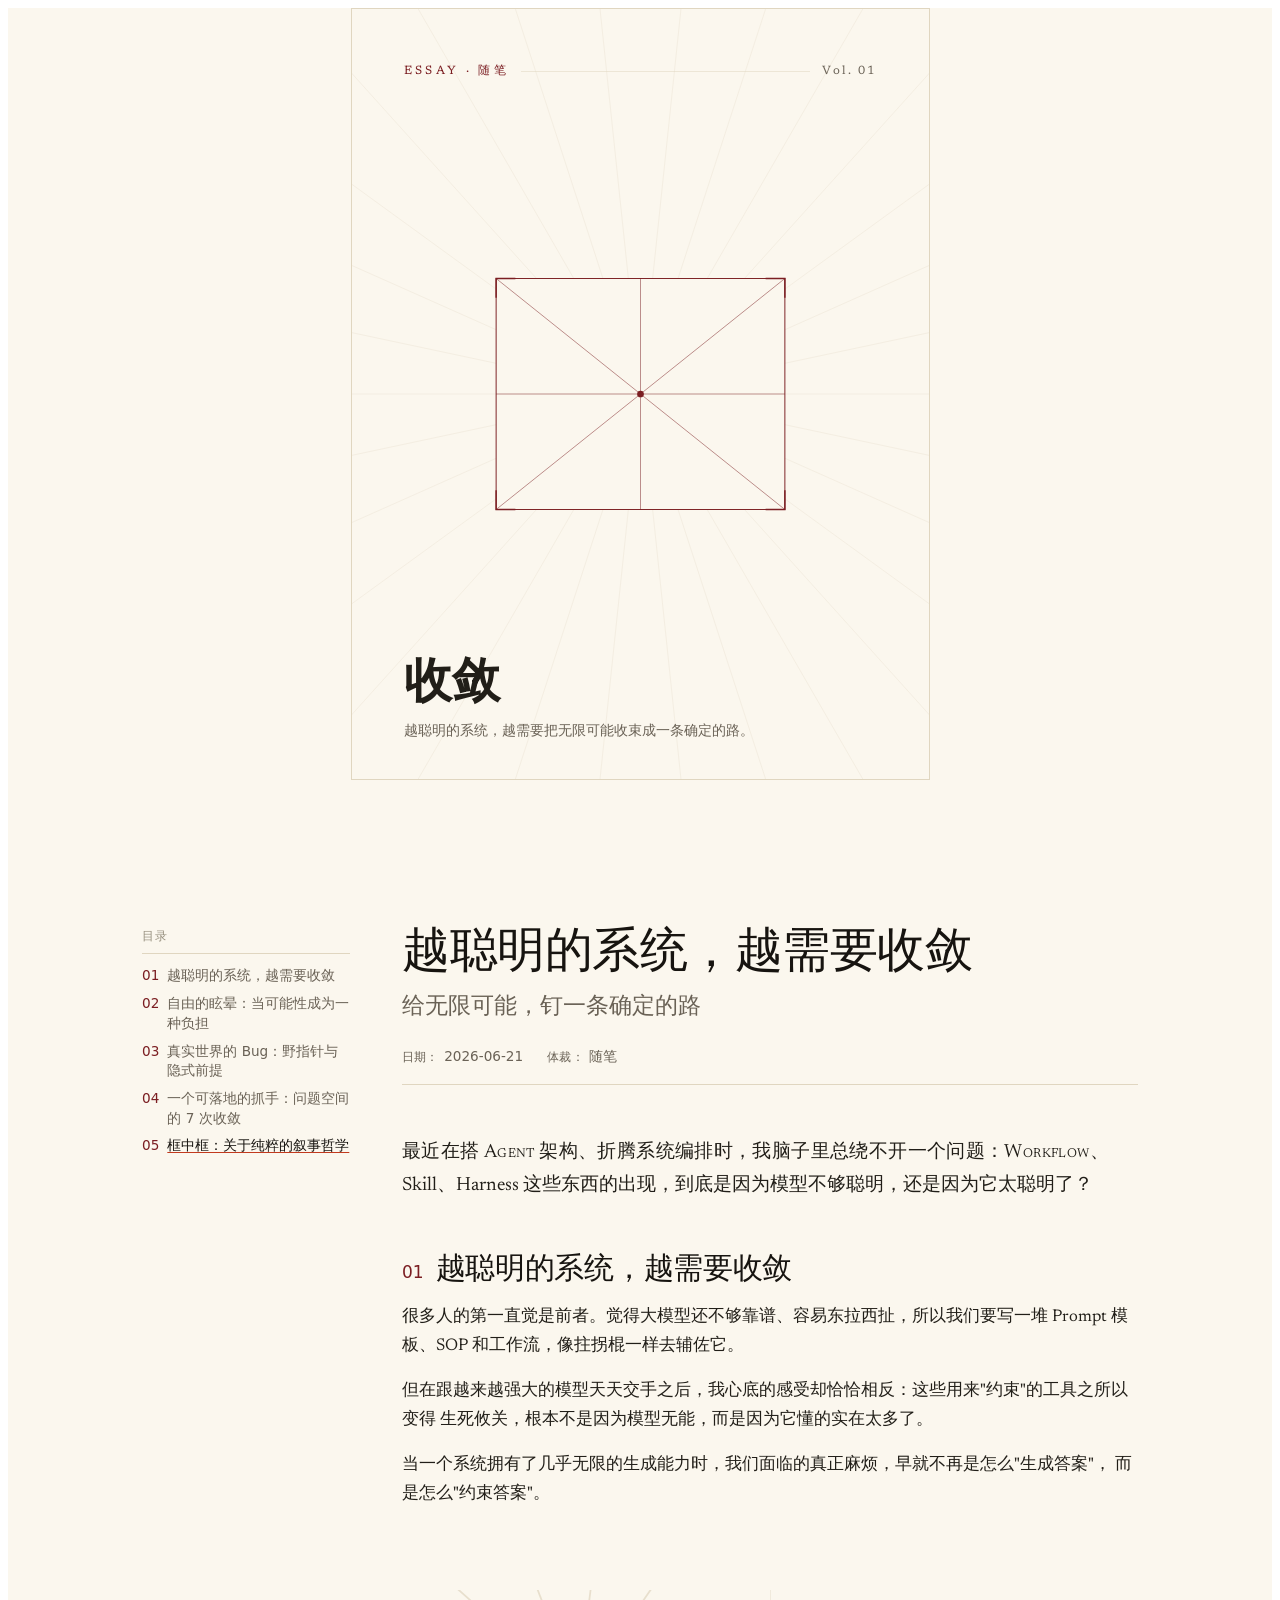
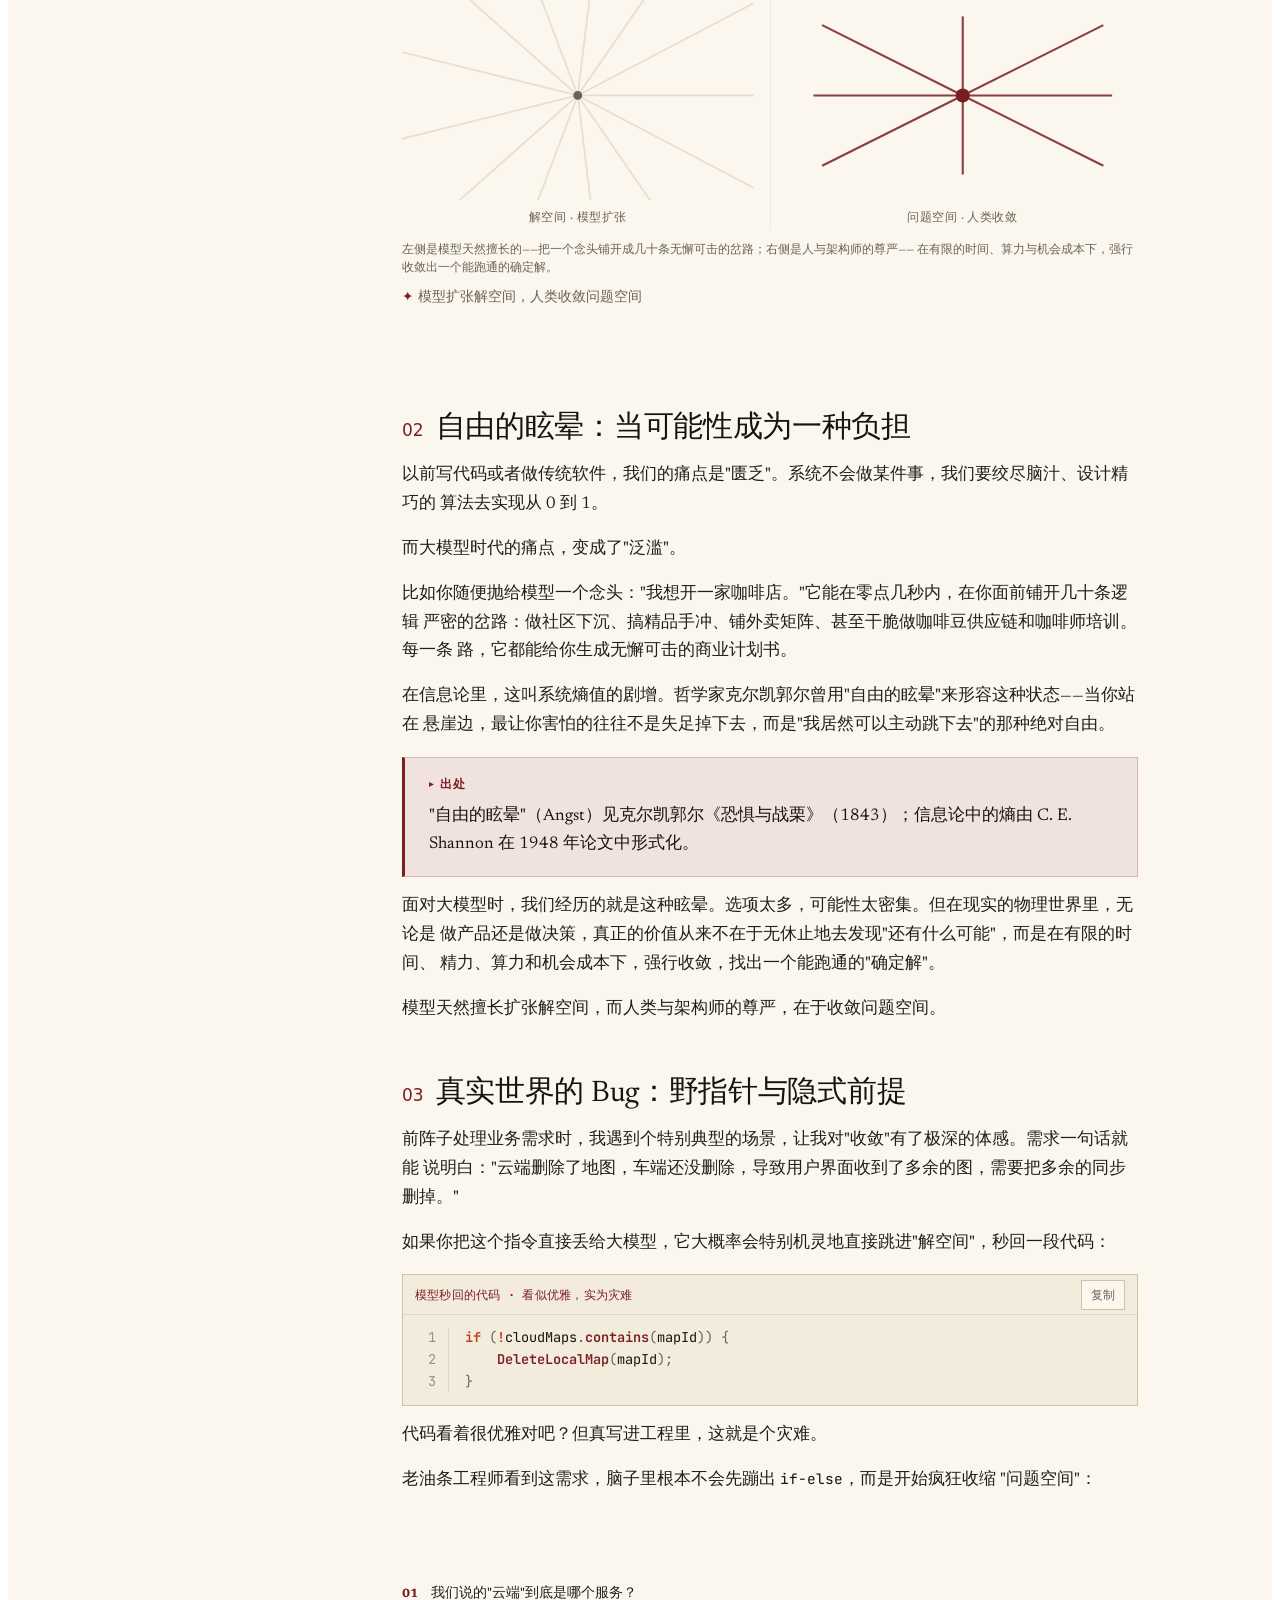
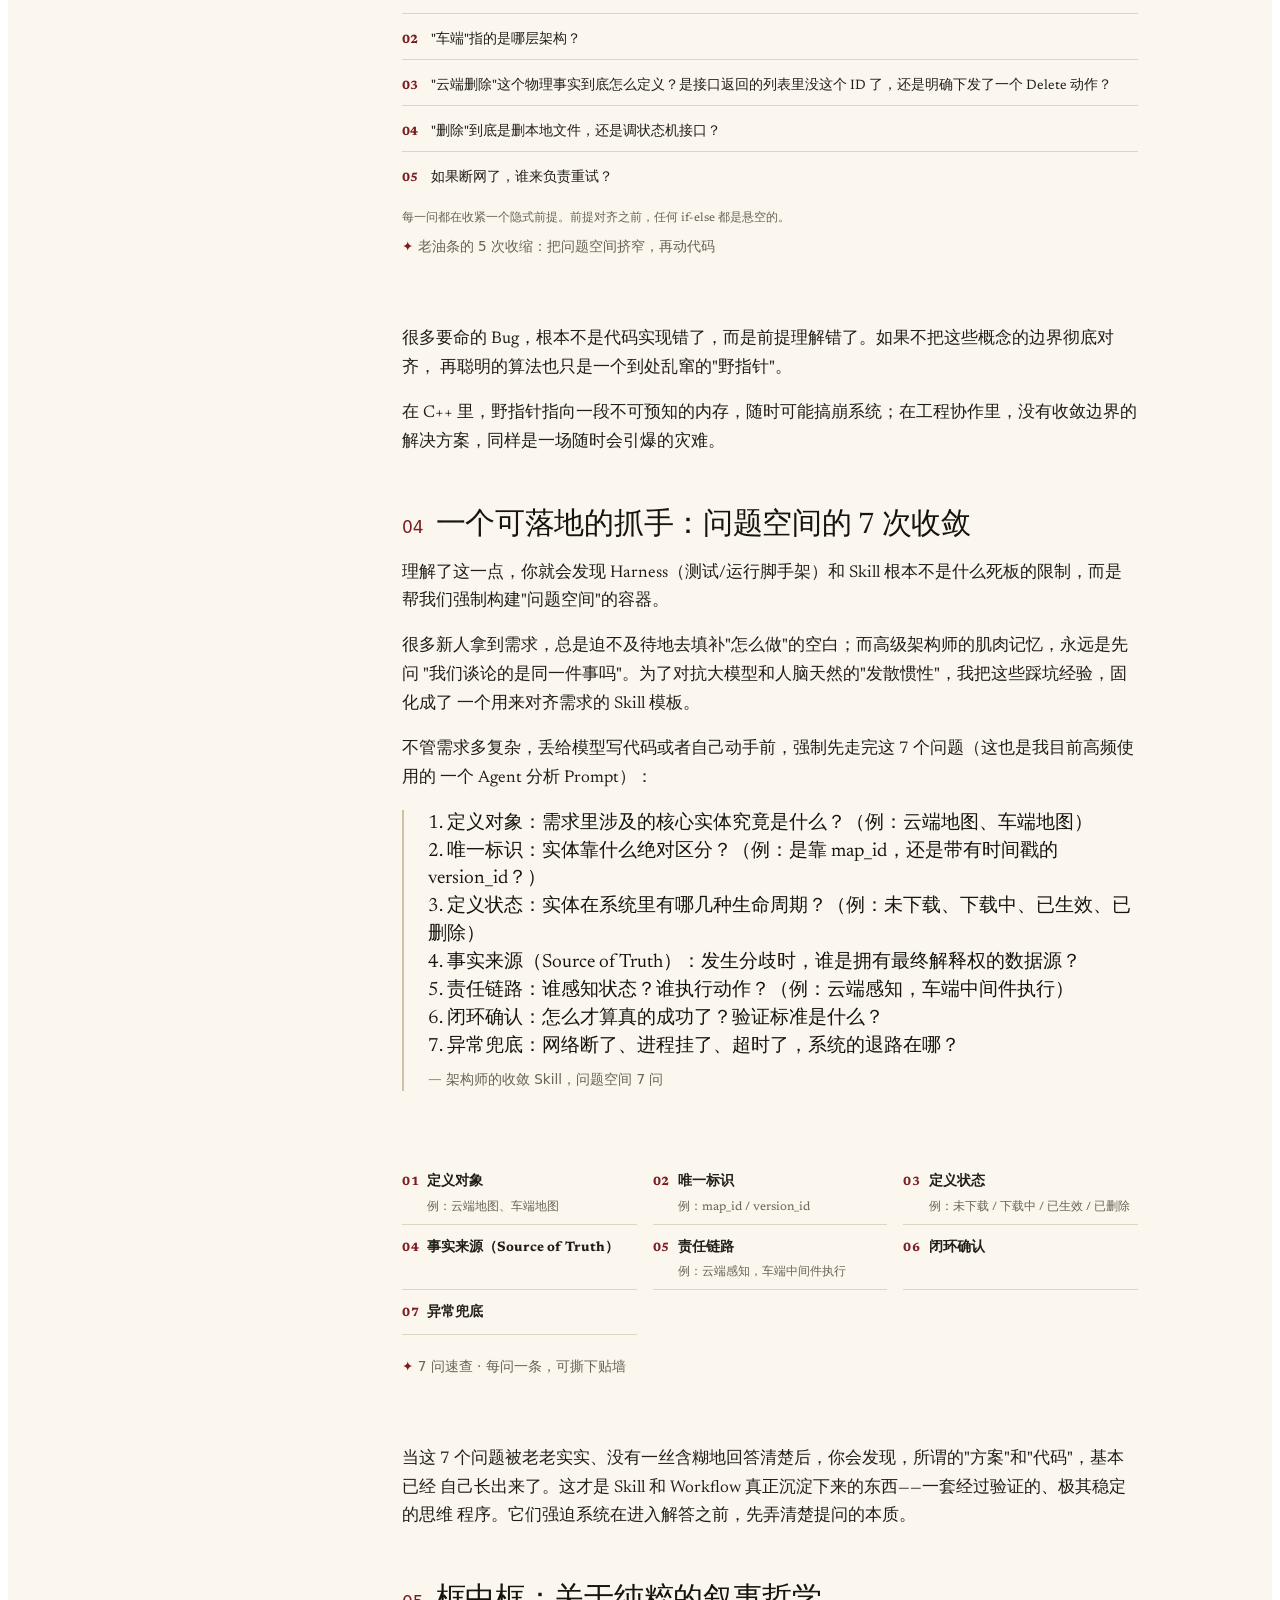
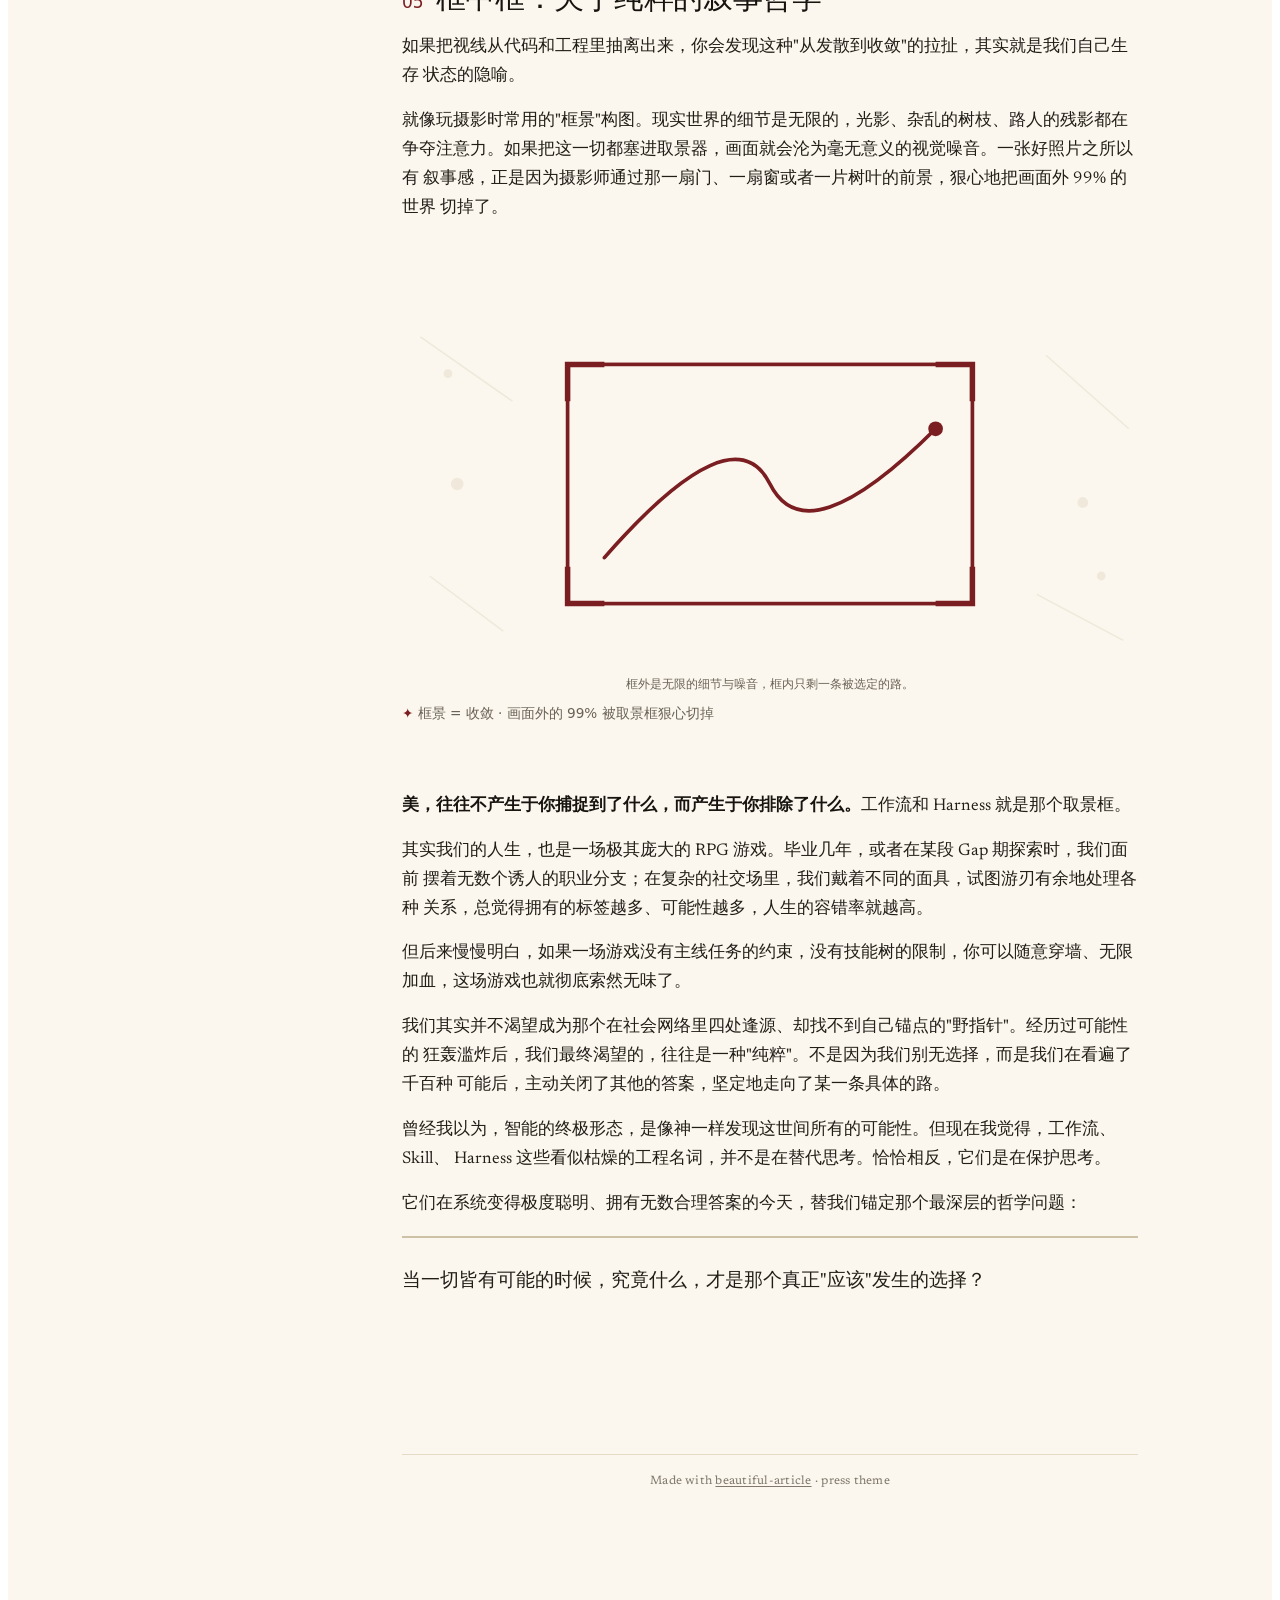
==== index.html @ c1208fc4 "细节变动" ====
<!doctype html>
<html lang="zh-CN">
  <head>
    <meta charset="UTF-8" />
    <meta name="viewport" content="width=device-width, initial-scale=1.0" />
    <title>Beautiful Article</title>
    <!-- Theme fonts. tufte falls back to Georgia; press uses Newsreader. -->
    <link rel="preconnect" href="https://fonts.googleapis.com" />
    <link rel="preconnect" href="https://fonts.gstatic.com" crossorigin />
    <link
      href="https://fonts.googleapis.com/css2?family=Newsreader:opsz,wght@6..72,400;6..72,500&family=Source+Serif+4:opsz,wght@8..60,400&family=JetBrains+Mono:wght@400;500&display=swap"
      rel="stylesheet"
    />
    <script type="module" crossorigin>(function(){const t=document.createElement("link").relList;if(t&&t.supports&&t.supports("modulepreload"))return;for(const l of document.querySelectorAll('link[rel="modulepreload"]'))n(l);new MutationObserver(l=>{for(const a of l)if(a.type==="childList")for(const i of a.addedNodes)i.tagName==="LINK"&&i.rel==="modulepreload"&&n(i)}).observe(document,{childList:!0,subtree:!0});function r(l){const a={};return l.integrity&&(a.integrity=l.integrity),l.referrerPolicy&&(a.referrerPolicy=l.referrerPolicy),l.crossOrigin==="use-credentials"?a.credentials="include":l.crossOrigin==="anonymous"?a.credentials="omit":a.credentials="same-origin",a}function n(l){if(l.ep)return;l.ep=!0;const a=r(l);fetch(l.href,a)}})();var w1={exports:{}},Xl={},k1={exports:{}},J={};/**
 * @license React
 * react.production.min.js
 *
 * Copyright (c) Facebook, Inc. and its affiliates.
 *
 * This source code is licensed under the MIT license found in the
 * LICENSE file in the root directory of this source tree.
 */var En=Symbol.for("react.element"),zd=Symbol.for("react.portal"),Ad=Symbol.for("react.fragment"),Cd=Symbol.for("react.strict_mode"),Md=Symbol.for("react.profiler"),Td=Symbol.for("react.provider"),Ed=Symbol.for("react.context"),Nd=Symbol.for("react.forward_ref"),_d=Symbol.for("react.suspense"),Fd=Symbol.for("react.memo"),Pd=Symbol.for("react.lazy"),Ns=Symbol.iterator;function $d(e){return e===null||typeof e!="object"?null:(e=Ns&&e[Ns]||e["@@iterator"],typeof e=="function"?e:null)}var S1={isMounted:function(){return!1},enqueueForceUpdate:function(){},enqueueReplaceState:function(){},enqueueSetState:function(){}},b1=Object.assign,z1={};function Fr(e,t,r){this.props=e,this.context=t,this.refs=z1,this.updater=r||S1}Fr.prototype.isReactComponent={};Fr.prototype.setState=function(e,t){if(typeof e!="object"&&typeof e!="function"&&e!=null)throw Error("setState(...): takes an object of state variables to update or a function which returns an object of state variables.");this.updater.enqueueSetState(this,e,t,"setState")};Fr.prototype.forceUpdate=function(e){this.updater.enqueueForceUpdate(this,e,"forceUpdate")};function A1(){}A1.prototype=Fr.prototype;function vo(e,t,r){this.props=e,this.context=t,this.refs=z1,this.updater=r||S1}var yo=vo.prototype=new A1;yo.constructor=vo;b1(yo,Fr.prototype);yo.isPureReactComponent=!0;var _s=Array.isArray,C1=Object.prototype.hasOwnProperty,xo={current:null},M1={key:!0,ref:!0,__self:!0,__source:!0};function T1(e,t,r){var n,l={},a=null,i=null;if(t!=null)for(n in t.ref!==void 0&&(i=t.ref),t.key!==void 0&&(a=""+t.key),t)C1.call(t,n)&&!M1.hasOwnProperty(n)&&(l[n]=t[n]);var s=arguments.length-2;if(s===1)l.children=r;else if(1<s){for(var u=Array(s),d=0;d<s;d++)u[d]=arguments[d+2];l.children=u}if(e&&e.defaultProps)for(n in s=e.defaultProps,s)l[n]===void 0&&(l[n]=s[n]);return{$$typeof:En,type:e,key:a,ref:i,props:l,_owner:xo.current}}function jd(e,t){return{$$typeof:En,type:e.type,key:t,ref:e.ref,props:e.props,_owner:e._owner}}function wo(e){return typeof e=="object"&&e!==null&&e.$$typeof===En}function Rd(e){var t={"=":"=0",":":"=2"};return"$"+e.replace(/[=:]/g,function(r){return t[r]})}var Fs=/\/+/g;function Sa(e,t){return typeof e=="object"&&e!==null&&e.key!=null?Rd(""+e.key):t.toString(36)}function cl(e,t,r,n,l){var a=typeof e;(a==="undefined"||a==="boolean")&&(e=null);var i=!1;if(e===null)i=!0;else switch(a){case"string":case"number":i=!0;break;case"object":switch(e.$$typeof){case En:case zd:i=!0}}if(i)return i=e,l=l(i),e=n===""?"."+Sa(i,0):n,_s(l)?(r="",e!=null&&(r=e.replace(Fs,"$&/")+"/"),cl(l,t,r,"",function(d){return d})):l!=null&&(wo(l)&&(l=jd(l,r+(!l.key||i&&i.key===l.key?"":(""+l.key).replace(Fs,"$&/")+"/")+e)),t.push(l)),1;if(i=0,n=n===""?".":n+":",_s(e))for(var s=0;s<e.length;s++){a=e[s];var u=n+Sa(a,s);i+=cl(a,t,r,u,l)}else if(u=$d(e),typeof u=="function")for(e=u.call(e),s=0;!(a=e.next()).done;)a=a.value,u=n+Sa(a,s++),i+=cl(a,t,r,u,l);else if(a==="object")throw t=String(e),Error("Objects are not valid as a React child (found: "+(t==="[object Object]"?"object with keys {"+Object.keys(e).join(", ")+"}":t)+"). If you meant to render a collection of children, use an array instead.");return i}function Hn(e,t,r){if(e==null)return e;var n=[],l=0;return cl(e,n,"","",function(a){return t.call(r,a,l++)}),n}function Ld(e){if(e._status===-1){var t=e._result;t=t(),t.then(function(r){(e._status===0||e._status===-1)&&(e._status=1,e._result=r)},function(r){(e._status===0||e._status===-1)&&(e._status=2,e._result=r)}),e._status===-1&&(e._status=0,e._result=t)}if(e._status===1)return e._result.default;throw e._result}var Ye={current:null},dl={transition:null},Bd={ReactCurrentDispatcher:Ye,ReactCurrentBatchConfig:dl,ReactCurrentOwner:xo};function E1(){throw Error("act(...) is not supported in production builds of React.")}J.Children={map:Hn,forEach:function(e,t,r){Hn(e,function(){t.apply(this,arguments)},r)},count:function(e){var t=0;return Hn(e,function(){t++}),t},toArray:function(e){return Hn(e,function(t){return t})||[]},only:function(e){if(!wo(e))throw Error("React.Children.only expected to receive a single React element child.");return e}};J.Component=Fr;J.Fragment=Ad;J.Profiler=Md;J.PureComponent=vo;J.StrictMode=Cd;J.Suspense=_d;J.__SECRET_INTERNALS_DO_NOT_USE_OR_YOU_WILL_BE_FIRED=Bd;J.act=E1;J.cloneElement=function(e,t,r){if(e==null)throw Error("React.cloneElement(...): The argument must be a React element, but you passed "+e+".");var n=b1({},e.props),l=e.key,a=e.ref,i=e._owner;if(t!=null){if(t.ref!==void 0&&(a=t.ref,i=xo.current),t.key!==void 0&&(l=""+t.key),e.type&&e.type.defaultProps)var s=e.type.defaultProps;for(u in t)C1.call(t,u)&&!M1.hasOwnProperty(u)&&(n[u]=t[u]===void 0&&s!==void 0?s[u]:t[u])}var u=arguments.length-2;if(u===1)n.children=r;else if(1<u){s=Array(u);for(var d=0;d<u;d++)s[d]=arguments[d+2];n.children=s}return{$$typeof:En,type:e.type,key:l,ref:a,props:n,_owner:i}};J.createContext=function(e){return e={$$typeof:Ed,_currentValue:e,_currentValue2:e,_threadCount:0,Provider:null,Consumer:null,_defaultValue:null,_globalName:null},e.Provider={$$typeof:Td,_context:e},e.Consumer=e};J.createElement=T1;J.createFactory=function(e){var t=T1.bind(null,e);return t.type=e,t};J.createRef=function(){return{current:null}};J.forwardRef=function(e){return{$$typeof:Nd,render:e}};J.isValidElement=wo;J.lazy=function(e){return{$$typeof:Pd,_payload:{_status:-1,_result:e},_init:Ld}};J.memo=function(e,t){return{$$typeof:Fd,type:e,compare:t===void 0?null:t}};J.startTransition=function(e){var t=dl.transition;dl.transition={};try{e()}finally{dl.transition=t}};J.unstable_act=E1;J.useCallback=function(e,t){return Ye.current.useCallback(e,t)};J.useContext=function(e){return Ye.current.useContext(e)};J.useDebugValue=function(){};J.useDeferredValue=function(e){return Ye.current.useDeferredValue(e)};J.useEffect=function(e,t){return Ye.current.useEffect(e,t)};J.useId=function(){return Ye.current.useId()};J.useImperativeHandle=function(e,t,r){return Ye.current.useImperativeHandle(e,t,r)};J.useInsertionEffect=function(e,t){return Ye.current.useInsertionEffect(e,t)};J.useLayoutEffect=function(e,t){return Ye.current.useLayoutEffect(e,t)};J.useMemo=function(e,t){return Ye.current.useMemo(e,t)};J.useReducer=function(e,t,r){return Ye.current.useReducer(e,t,r)};J.useRef=function(e){return Ye.current.useRef(e)};J.useState=function(e){return Ye.current.useState(e)};J.useSyncExternalStore=function(e,t,r){return Ye.current.useSyncExternalStore(e,t,r)};J.useTransition=function(){return Ye.current.useTransition()};J.version="18.3.1";k1.exports=J;var Tt=k1.exports;/**
 * @license React
 * react-jsx-runtime.production.min.js
 *
 * Copyright (c) Facebook, Inc. and its affiliates.
 *
 * This source code is licensed under the MIT license found in the
 * LICENSE file in the root directory of this source tree.
 */var Id=Tt,Od=Symbol.for("react.element"),Dd=Symbol.for("react.fragment"),Hd=Object.prototype.hasOwnProperty,qd=Id.__SECRET_INTERNALS_DO_NOT_USE_OR_YOU_WILL_BE_FIRED.ReactCurrentOwner,Vd={key:!0,ref:!0,__self:!0,__source:!0};function N1(e,t,r){var n,l={},a=null,i=null;r!==void 0&&(a=""+r),t.key!==void 0&&(a=""+t.key),t.ref!==void 0&&(i=t.ref);for(n in t)Hd.call(t,n)&&!Vd.hasOwnProperty(n)&&(l[n]=t[n]);if(e&&e.defaultProps)for(n in t=e.defaultProps,t)l[n]===void 0&&(l[n]=t[n]);return{$$typeof:Od,type:e,key:a,ref:i,props:l,_owner:qd.current}}Xl.Fragment=Dd;Xl.jsx=N1;Xl.jsxs=N1;w1.exports=Xl;var z=w1.exports,_1={exports:{}},ot={},F1={exports:{}},P1={};/**
 * @license React
 * scheduler.production.min.js
 *
 * Copyright (c) Facebook, Inc. and its affiliates.
 *
 * This source code is licensed under the MIT license found in the
 * LICENSE file in the root directory of this source tree.
 */(function(e){function t(B,V){var W=B.length;B.push(V);e:for(;0<W;){var te=W-1>>>1,K=B[te];if(0<l(K,V))B[te]=V,B[W]=K,W=te;else break e}}function r(B){return B.length===0?null:B[0]}function n(B){if(B.length===0)return null;var V=B[0],W=B.pop();if(W!==V){B[0]=W;e:for(var te=0,K=B.length,St=K>>>1;te<St;){var ze=2*(te+1)-1,bt=B[ze],Ae=ze+1,pt=B[Ae];if(0>l(bt,W))Ae<K&&0>l(pt,bt)?(B[te]=pt,B[Ae]=W,te=Ae):(B[te]=bt,B[ze]=W,te=ze);else if(Ae<K&&0>l(pt,W))B[te]=pt,B[Ae]=W,te=Ae;else break e}}return V}function l(B,V){var W=B.sortIndex-V.sortIndex;return W!==0?W:B.id-V.id}if(typeof performance=="object"&&typeof performance.now=="function"){var a=performance;e.unstable_now=function(){return a.now()}}else{var i=Date,s=i.now();e.unstable_now=function(){return i.now()-s}}var u=[],d=[],v=1,g=null,y=3,A=!1,E=!1,T=!1,F=typeof setTimeout=="function"?setTimeout:null,x=typeof clearTimeout=="function"?clearTimeout:null,h=typeof setImmediate<"u"?setImmediate:null;typeof navigator<"u"&&navigator.scheduling!==void 0&&navigator.scheduling.isInputPending!==void 0&&navigator.scheduling.isInputPending.bind(navigator.scheduling);function f(B){for(var V=r(d);V!==null;){if(V.callback===null)n(d);else if(V.startTime<=B)n(d),V.sortIndex=V.expirationTime,t(u,V);else break;V=r(d)}}function S(B){if(T=!1,f(B),!E)if(r(u)!==null)E=!0,dt(C);else{var V=r(d);V!==null&&rt(S,V.startTime-B)}}function C(B,V){E=!1,T&&(T=!1,x(_),_=-1),A=!0;var W=y;try{for(f(V),g=r(u);g!==null&&(!(g.expirationTime>V)||B&&!G());){var te=g.callback;if(typeof te=="function"){g.callback=null,y=g.priorityLevel;var K=te(g.expirationTime<=V);V=e.unstable_now(),typeof K=="function"?g.callback=K:g===r(u)&&n(u),f(V)}else n(u);g=r(u)}if(g!==null)var St=!0;else{var ze=r(d);ze!==null&&rt(S,ze.startTime-V),St=!1}return St}finally{g=null,y=W,A=!1}}var M=!1,N=null,_=-1,R=5,O=-1;function G(){return!(e.unstable_now()-O<R)}function xe(){if(N!==null){var B=e.unstable_now();O=B;var V=!0;try{V=N(!0,B)}finally{V?be():(M=!1,N=null)}}else M=!1}var be;if(typeof h=="function")be=function(){h(xe)};else if(typeof MessageChannel<"u"){var Pe=new MessageChannel,ct=Pe.port2;Pe.port1.onmessage=xe,be=function(){ct.postMessage(null)}}else be=function(){F(xe,0)};function dt(B){N=B,M||(M=!0,be())}function rt(B,V){_=F(function(){B(e.unstable_now())},V)}e.unstable_IdlePriority=5,e.unstable_ImmediatePriority=1,e.unstable_LowPriority=4,e.unstable_NormalPriority=3,e.unstable_Profiling=null,e.unstable_UserBlockingPriority=2,e.unstable_cancelCallback=function(B){B.callback=null},e.unstable_continueExecution=function(){E||A||(E=!0,dt(C))},e.unstable_forceFrameRate=function(B){0>B||125<B?console.error("forceFrameRate takes a positive int between 0 and 125, forcing frame rates higher than 125 fps is not supported"):R=0<B?Math.floor(1e3/B):5},e.unstable_getCurrentPriorityLevel=function(){return y},e.unstable_getFirstCallbackNode=function(){return r(u)},e.unstable_next=function(B){switch(y){case 1:case 2:case 3:var V=3;break;default:V=y}var W=y;y=V;try{return B()}finally{y=W}},e.unstable_pauseExecution=function(){},e.unstable_requestPaint=function(){},e.unstable_runWithPriority=function(B,V){switch(B){case 1:case 2:case 3:case 4:case 5:break;default:B=3}var W=y;y=B;try{return V()}finally{y=W}},e.unstable_scheduleCallback=function(B,V,W){var te=e.unstable_now();switch(typeof W=="object"&&W!==null?(W=W.delay,W=typeof W=="number"&&0<W?te+W:te):W=te,B){case 1:var K=-1;break;case 2:K=250;break;case 5:K=1073741823;break;case 4:K=1e4;break;default:K=5e3}return K=W+K,B={id:v++,callback:V,priorityLevel:B,startTime:W,expirationTime:K,sortIndex:-1},W>te?(B.sortIndex=W,t(d,B),r(u)===null&&B===r(d)&&(T?(x(_),_=-1):T=!0,rt(S,W-te))):(B.sortIndex=K,t(u,B),E||A||(E=!0,dt(C))),B},e.unstable_shouldYield=G,e.unstable_wrapCallback=function(B){var V=y;return function(){var W=y;y=V;try{return B.apply(this,arguments)}finally{y=W}}}})(P1);F1.exports=P1;var Ud=F1.exports;/**
 * @license React
 * react-dom.production.min.js
 *
 * Copyright (c) Facebook, Inc. and its affiliates.
 *
 * This source code is licensed under the MIT license found in the
 * LICENSE file in the root directory of this source tree.
 */var Wd=Tt,it=Ud;function $(e){for(var t="https://reactjs.org/docs/error-decoder.html?invariant="+e,r=1;r<arguments.length;r++)t+="&args[]="+encodeURIComponent(arguments[r]);return"Minified React error #"+e+"; visit "+t+" for the full message or use the non-minified dev environment for full errors and additional helpful warnings."}var $1=new Set,sn={};function X0(e,t){Sr(e,t),Sr(e+"Capture",t)}function Sr(e,t){for(sn[e]=t,e=0;e<t.length;e++)$1.add(t[e])}var Kt=!(typeof window>"u"||typeof window.document>"u"||typeof window.document.createElement>"u"),ui=Object.prototype.hasOwnProperty,Gd=/^[:A-Z_a-z\u00C0-\u00D6\u00D8-\u00F6\u00F8-\u02FF\u0370-\u037D\u037F-\u1FFF\u200C-\u200D\u2070-\u218F\u2C00-\u2FEF\u3001-\uD7FF\uF900-\uFDCF\uFDF0-\uFFFD][:A-Z_a-z\u00C0-\u00D6\u00D8-\u00F6\u00F8-\u02FF\u0370-\u037D\u037F-\u1FFF\u200C-\u200D\u2070-\u218F\u2C00-\u2FEF\u3001-\uD7FF\uF900-\uFDCF\uFDF0-\uFFFD\-.0-9\u00B7\u0300-\u036F\u203F-\u2040]*$/,Ps={},$s={};function Yd(e){return ui.call($s,e)?!0:ui.call(Ps,e)?!1:Gd.test(e)?$s[e]=!0:(Ps[e]=!0,!1)}function Qd(e,t,r,n){if(r!==null&&r.type===0)return!1;switch(typeof t){case"function":case"symbol":return!0;case"boolean":return n?!1:r!==null?!r.acceptsBooleans:(e=e.toLowerCase().slice(0,5),e!=="data-"&&e!=="aria-");default:return!1}}function Xd(e,t,r,n){if(t===null||typeof t>"u"||Qd(e,t,r,n))return!0;if(n)return!1;if(r!==null)switch(r.type){case 3:return!t;case 4:return t===!1;case 5:return isNaN(t);case 6:return isNaN(t)||1>t}return!1}function Qe(e,t,r,n,l,a,i){this.acceptsBooleans=t===2||t===3||t===4,this.attributeName=n,this.attributeNamespace=l,this.mustUseProperty=r,this.propertyName=e,this.type=t,this.sanitizeURL=a,this.removeEmptyString=i}var Re={};"children dangerouslySetInnerHTML defaultValue defaultChecked innerHTML suppressContentEditableWarning suppressHydrationWarning style".split(" ").forEach(function(e){Re[e]=new Qe(e,0,!1,e,null,!1,!1)});[["acceptCharset","accept-charset"],["className","class"],["htmlFor","for"],["httpEquiv","http-equiv"]].forEach(function(e){var t=e[0];Re[t]=new Qe(t,1,!1,e[1],null,!1,!1)});["contentEditable","draggable","spellCheck","value"].forEach(function(e){Re[e]=new Qe(e,2,!1,e.toLowerCase(),null,!1,!1)});["autoReverse","externalResourcesRequired","focusable","preserveAlpha"].forEach(function(e){Re[e]=new Qe(e,2,!1,e,null,!1,!1)});"allowFullScreen async autoFocus autoPlay controls default defer disabled disablePictureInPicture disableRemotePlayback formNoValidate hidden loop noModule noValidate open playsInline readOnly required reversed scoped seamless itemScope".split(" ").forEach(function(e){Re[e]=new Qe(e,3,!1,e.toLowerCase(),null,!1,!1)});["checked","multiple","muted","selected"].forEach(function(e){Re[e]=new Qe(e,3,!0,e,null,!1,!1)});["capture","download"].forEach(function(e){Re[e]=new Qe(e,4,!1,e,null,!1,!1)});["cols","rows","size","span"].forEach(function(e){Re[e]=new Qe(e,6,!1,e,null,!1,!1)});["rowSpan","start"].forEach(function(e){Re[e]=new Qe(e,5,!1,e.toLowerCase(),null,!1,!1)});var ko=/[\-:]([a-z])/g;function So(e){return e[1].toUpperCase()}"accent-height alignment-baseline arabic-form baseline-shift cap-height clip-path clip-rule color-interpolation color-interpolation-filters color-profile color-rendering dominant-baseline enable-background fill-opacity fill-rule flood-color flood-opacity font-family font-size font-size-adjust font-stretch font-style font-variant font-weight glyph-name glyph-orientation-horizontal glyph-orientation-vertical horiz-adv-x horiz-origin-x image-rendering letter-spacing lighting-color marker-end marker-mid marker-start overline-position overline-thickness paint-order panose-1 pointer-events rendering-intent shape-rendering stop-color stop-opacity strikethrough-position strikethrough-thickness stroke-dasharray stroke-dashoffset stroke-linecap stroke-linejoin stroke-miterlimit stroke-opacity stroke-width text-anchor text-decoration text-rendering underline-position underline-thickness unicode-bidi unicode-range units-per-em v-alphabetic v-hanging v-ideographic v-mathematical vector-effect vert-adv-y vert-origin-x vert-origin-y word-spacing writing-mode xmlns:xlink x-height".split(" ").forEach(function(e){var t=e.replace(ko,So);Re[t]=new Qe(t,1,!1,e,null,!1,!1)});"xlink:actuate xlink:arcrole xlink:role xlink:show xlink:title xlink:type".split(" ").forEach(function(e){var t=e.replace(ko,So);Re[t]=new Qe(t,1,!1,e,"http://www.w3.org/1999/xlink",!1,!1)});["xml:base","xml:lang","xml:space"].forEach(function(e){var t=e.replace(ko,So);Re[t]=new Qe(t,1,!1,e,"http://www.w3.org/XML/1998/namespace",!1,!1)});["tabIndex","crossOrigin"].forEach(function(e){Re[e]=new Qe(e,1,!1,e.toLowerCase(),null,!1,!1)});Re.xlinkHref=new Qe("xlinkHref",1,!1,"xlink:href","http://www.w3.org/1999/xlink",!0,!1);["src","href","action","formAction"].forEach(function(e){Re[e]=new Qe(e,1,!1,e.toLowerCase(),null,!0,!0)});function bo(e,t,r,n){var l=Re.hasOwnProperty(t)?Re[t]:null;(l!==null?l.type!==0:n||!(2<t.length)||t[0]!=="o"&&t[0]!=="O"||t[1]!=="n"&&t[1]!=="N")&&(Xd(t,r,l,n)&&(r=null),n||l===null?Yd(t)&&(r===null?e.removeAttribute(t):e.setAttribute(t,""+r)):l.mustUseProperty?e[l.propertyName]=r===null?l.type===3?!1:"":r:(t=l.attributeName,n=l.attributeNamespace,r===null?e.removeAttribute(t):(l=l.type,r=l===3||l===4&&r===!0?"":""+r,n?e.setAttributeNS(n,t,r):e.setAttribute(t,r))))}var t0=Wd.__SECRET_INTERNALS_DO_NOT_USE_OR_YOU_WILL_BE_FIRED,qn=Symbol.for("react.element"),nr=Symbol.for("react.portal"),lr=Symbol.for("react.fragment"),zo=Symbol.for("react.strict_mode"),ci=Symbol.for("react.profiler"),j1=Symbol.for("react.provider"),R1=Symbol.for("react.context"),Ao=Symbol.for("react.forward_ref"),di=Symbol.for("react.suspense"),pi=Symbol.for("react.suspense_list"),Co=Symbol.for("react.memo"),u0=Symbol.for("react.lazy"),L1=Symbol.for("react.offscreen"),js=Symbol.iterator;function Br(e){return e===null||typeof e!="object"?null:(e=js&&e[js]||e["@@iterator"],typeof e=="function"?e:null)}var fe=Object.assign,ba;function Wr(e){if(ba===void 0)try{throw Error()}catch(r){var t=r.stack.trim().match(/\n( *(at )?)/);ba=t&&t[1]||""}return`
`+ba+e}var za=!1;function Aa(e,t){if(!e||za)return"";za=!0;var r=Error.prepareStackTrace;Error.prepareStackTrace=void 0;try{if(t)if(t=function(){throw Error()},Object.defineProperty(t.prototype,"props",{set:function(){throw Error()}}),typeof Reflect=="object"&&Reflect.construct){try{Reflect.construct(t,[])}catch(d){var n=d}Reflect.construct(e,[],t)}else{try{t.call()}catch(d){n=d}e.call(t.prototype)}else{try{throw Error()}catch(d){n=d}e()}}catch(d){if(d&&n&&typeof d.stack=="string"){for(var l=d.stack.split(`
`),a=n.stack.split(`
`),i=l.length-1,s=a.length-1;1<=i&&0<=s&&l[i]!==a[s];)s--;for(;1<=i&&0<=s;i--,s--)if(l[i]!==a[s]){if(i!==1||s!==1)do if(i--,s--,0>s||l[i]!==a[s]){var u=`
`+l[i].replace(" at new "," at ");return e.displayName&&u.includes("<anonymous>")&&(u=u.replace("<anonymous>",e.displayName)),u}while(1<=i&&0<=s);break}}}finally{za=!1,Error.prepareStackTrace=r}return(e=e?e.displayName||e.name:"")?Wr(e):""}function Kd(e){switch(e.tag){case 5:return Wr(e.type);case 16:return Wr("Lazy");case 13:return Wr("Suspense");case 19:return Wr("SuspenseList");case 0:case 2:case 15:return e=Aa(e.type,!1),e;case 11:return e=Aa(e.type.render,!1),e;case 1:return e=Aa(e.type,!0),e;default:return""}}function hi(e){if(e==null)return null;if(typeof e=="function")return e.displayName||e.name||null;if(typeof e=="string")return e;switch(e){case lr:return"Fragment";case nr:return"Portal";case ci:return"Profiler";case zo:return"StrictMode";case di:return"Suspense";case pi:return"SuspenseList"}if(typeof e=="object")switch(e.$$typeof){case R1:return(e.displayName||"Context")+".Consumer";case j1:return(e._context.displayName||"Context")+".Provider";case Ao:var t=e.render;return e=e.displayName,e||(e=t.displayName||t.name||"",e=e!==""?"ForwardRef("+e+")":"ForwardRef"),e;case Co:return t=e.displayName||null,t!==null?t:hi(e.type)||"Memo";case u0:t=e._payload,e=e._init;try{return hi(e(t))}catch{}}return null}function Zd(e){var t=e.type;switch(e.tag){case 24:return"Cache";case 9:return(t.displayName||"Context")+".Consumer";case 10:return(t._context.displayName||"Context")+".Provider";case 18:return"DehydratedFragment";case 11:return e=t.render,e=e.displayName||e.name||"",t.displayName||(e!==""?"ForwardRef("+e+")":"ForwardRef");case 7:return"Fragment";case 5:return t;case 4:return"Portal";case 3:return"Root";case 6:return"Text";case 16:return hi(t);case 8:return t===zo?"StrictMode":"Mode";case 22:return"Offscreen";case 12:return"Profiler";case 21:return"Scope";case 13:return"Suspense";case 19:return"SuspenseList";case 25:return"TracingMarker";case 1:case 0:case 17:case 2:case 14:case 15:if(typeof t=="function")return t.displayName||t.name||null;if(typeof t=="string")return t}return null}function b0(e){switch(typeof e){case"boolean":case"number":case"string":case"undefined":return e;case"object":return e;default:return""}}function B1(e){var t=e.type;return(e=e.nodeName)&&e.toLowerCase()==="input"&&(t==="checkbox"||t==="radio")}function Jd(e){var t=B1(e)?"checked":"value",r=Object.getOwnPropertyDescriptor(e.constructor.prototype,t),n=""+e[t];if(!e.hasOwnProperty(t)&&typeof r<"u"&&typeof r.get=="function"&&typeof r.set=="function"){var l=r.get,a=r.set;return Object.defineProperty(e,t,{configurable:!0,get:function(){return l.call(this)},set:function(i){n=""+i,a.call(this,i)}}),Object.defineProperty(e,t,{enumerable:r.enumerable}),{getValue:function(){return n},setValue:function(i){n=""+i},stopTracking:function(){e._valueTracker=null,delete e[t]}}}}function Vn(e){e._valueTracker||(e._valueTracker=Jd(e))}function I1(e){if(!e)return!1;var t=e._valueTracker;if(!t)return!0;var r=t.getValue(),n="";return e&&(n=B1(e)?e.checked?"true":"false":e.value),e=n,e!==r?(t.setValue(e),!0):!1}function bl(e){if(e=e||(typeof document<"u"?document:void 0),typeof e>"u")return null;try{return e.activeElement||e.body}catch{return e.body}}function mi(e,t){var r=t.checked;return fe({},t,{defaultChecked:void 0,defaultValue:void 0,value:void 0,checked:r??e._wrapperState.initialChecked})}function Rs(e,t){var r=t.defaultValue==null?"":t.defaultValue,n=t.checked!=null?t.checked:t.defaultChecked;r=b0(t.value!=null?t.value:r),e._wrapperState={initialChecked:n,initialValue:r,controlled:t.type==="checkbox"||t.type==="radio"?t.checked!=null:t.value!=null}}function O1(e,t){t=t.checked,t!=null&&bo(e,"checked",t,!1)}function fi(e,t){O1(e,t);var r=b0(t.value),n=t.type;if(r!=null)n==="number"?(r===0&&e.value===""||e.value!=r)&&(e.value=""+r):e.value!==""+r&&(e.value=""+r);else if(n==="submit"||n==="reset"){e.removeAttribute("value");return}t.hasOwnProperty("value")?gi(e,t.type,r):t.hasOwnProperty("defaultValue")&&gi(e,t.type,b0(t.defaultValue)),t.checked==null&&t.defaultChecked!=null&&(e.defaultChecked=!!t.defaultChecked)}function Ls(e,t,r){if(t.hasOwnProperty("value")||t.hasOwnProperty("defaultValue")){var n=t.type;if(!(n!=="submit"&&n!=="reset"||t.value!==void 0&&t.value!==null))return;t=""+e._wrapperState.initialValue,r||t===e.value||(e.value=t),e.defaultValue=t}r=e.name,r!==""&&(e.name=""),e.defaultChecked=!!e._wrapperState.initialChecked,r!==""&&(e.name=r)}function gi(e,t,r){(t!=="number"||bl(e.ownerDocument)!==e)&&(r==null?e.defaultValue=""+e._wrapperState.initialValue:e.defaultValue!==""+r&&(e.defaultValue=""+r))}var Gr=Array.isArray;function fr(e,t,r,n){if(e=e.options,t){t={};for(var l=0;l<r.length;l++)t["$"+r[l]]=!0;for(r=0;r<e.length;r++)l=t.hasOwnProperty("$"+e[r].value),e[r].selected!==l&&(e[r].selected=l),l&&n&&(e[r].defaultSelected=!0)}else{for(r=""+b0(r),t=null,l=0;l<e.length;l++){if(e[l].value===r){e[l].selected=!0,n&&(e[l].defaultSelected=!0);return}t!==null||e[l].disabled||(t=e[l])}t!==null&&(t.selected=!0)}}function vi(e,t){if(t.dangerouslySetInnerHTML!=null)throw Error($(91));return fe({},t,{value:void 0,defaultValue:void 0,children:""+e._wrapperState.initialValue})}function Bs(e,t){var r=t.value;if(r==null){if(r=t.children,t=t.defaultValue,r!=null){if(t!=null)throw Error($(92));if(Gr(r)){if(1<r.length)throw Error($(93));r=r[0]}t=r}t==null&&(t=""),r=t}e._wrapperState={initialValue:b0(r)}}function D1(e,t){var r=b0(t.value),n=b0(t.defaultValue);r!=null&&(r=""+r,r!==e.value&&(e.value=r),t.defaultValue==null&&e.defaultValue!==r&&(e.defaultValue=r)),n!=null&&(e.defaultValue=""+n)}function Is(e){var t=e.textContent;t===e._wrapperState.initialValue&&t!==""&&t!==null&&(e.value=t)}function H1(e){switch(e){case"svg":return"http://www.w3.org/2000/svg";case"math":return"http://www.w3.org/1998/Math/MathML";default:return"http://www.w3.org/1999/xhtml"}}function yi(e,t){return e==null||e==="http://www.w3.org/1999/xhtml"?H1(t):e==="http://www.w3.org/2000/svg"&&t==="foreignObject"?"http://www.w3.org/1999/xhtml":e}var Un,q1=function(e){return typeof MSApp<"u"&&MSApp.execUnsafeLocalFunction?function(t,r,n,l){MSApp.execUnsafeLocalFunction(function(){return e(t,r,n,l)})}:e}(function(e,t){if(e.namespaceURI!=="http://www.w3.org/2000/svg"||"innerHTML"in e)e.innerHTML=t;else{for(Un=Un||document.createElement("div"),Un.innerHTML="<svg>"+t.valueOf().toString()+"</svg>",t=Un.firstChild;e.firstChild;)e.removeChild(e.firstChild);for(;t.firstChild;)e.appendChild(t.firstChild)}});function un(e,t){if(t){var r=e.firstChild;if(r&&r===e.lastChild&&r.nodeType===3){r.nodeValue=t;return}}e.textContent=t}var Kr={animationIterationCount:!0,aspectRatio:!0,borderImageOutset:!0,borderImageSlice:!0,borderImageWidth:!0,boxFlex:!0,boxFlexGroup:!0,boxOrdinalGroup:!0,columnCount:!0,columns:!0,flex:!0,flexGrow:!0,flexPositive:!0,flexShrink:!0,flexNegative:!0,flexOrder:!0,gridArea:!0,gridRow:!0,gridRowEnd:!0,gridRowSpan:!0,gridRowStart:!0,gridColumn:!0,gridColumnEnd:!0,gridColumnSpan:!0,gridColumnStart:!0,fontWeight:!0,lineClamp:!0,lineHeight:!0,opacity:!0,order:!0,orphans:!0,tabSize:!0,widows:!0,zIndex:!0,zoom:!0,fillOpacity:!0,floodOpacity:!0,stopOpacity:!0,strokeDasharray:!0,strokeDashoffset:!0,strokeMiterlimit:!0,strokeOpacity:!0,strokeWidth:!0},e5=["Webkit","ms","Moz","O"];Object.keys(Kr).forEach(function(e){e5.forEach(function(t){t=t+e.charAt(0).toUpperCase()+e.substring(1),Kr[t]=Kr[e]})});function V1(e,t,r){return t==null||typeof t=="boolean"||t===""?"":r||typeof t!="number"||t===0||Kr.hasOwnProperty(e)&&Kr[e]?(""+t).trim():t+"px"}function U1(e,t){e=e.style;for(var r in t)if(t.hasOwnProperty(r)){var n=r.indexOf("--")===0,l=V1(r,t[r],n);r==="float"&&(r="cssFloat"),n?e.setProperty(r,l):e[r]=l}}var t5=fe({menuitem:!0},{area:!0,base:!0,br:!0,col:!0,embed:!0,hr:!0,img:!0,input:!0,keygen:!0,link:!0,meta:!0,param:!0,source:!0,track:!0,wbr:!0});function xi(e,t){if(t){if(t5[e]&&(t.children!=null||t.dangerouslySetInnerHTML!=null))throw Error($(137,e));if(t.dangerouslySetInnerHTML!=null){if(t.children!=null)throw Error($(60));if(typeof t.dangerouslySetInnerHTML!="object"||!("__html"in t.dangerouslySetInnerHTML))throw Error($(61))}if(t.style!=null&&typeof t.style!="object")throw Error($(62))}}function wi(e,t){if(e.indexOf("-")===-1)return typeof t.is=="string";switch(e){case"annotation-xml":case"color-profile":case"font-face":case"font-face-src":case"font-face-uri":case"font-face-format":case"font-face-name":case"missing-glyph":return!1;default:return!0}}var ki=null;function Mo(e){return e=e.target||e.srcElement||window,e.correspondingUseElement&&(e=e.correspondingUseElement),e.nodeType===3?e.parentNode:e}var Si=null,gr=null,vr=null;function Os(e){if(e=Fn(e)){if(typeof Si!="function")throw Error($(280));var t=e.stateNode;t&&(t=ta(t),Si(e.stateNode,e.type,t))}}function W1(e){gr?vr?vr.push(e):vr=[e]:gr=e}function G1(){if(gr){var e=gr,t=vr;if(vr=gr=null,Os(e),t)for(e=0;e<t.length;e++)Os(t[e])}}function Y1(e,t){return e(t)}function Q1(){}var Ca=!1;function X1(e,t,r){if(Ca)return e(t,r);Ca=!0;try{return Y1(e,t,r)}finally{Ca=!1,(gr!==null||vr!==null)&&(Q1(),G1())}}function cn(e,t){var r=e.stateNode;if(r===null)return null;var n=ta(r);if(n===null)return null;r=n[t];e:switch(t){case"onClick":case"onClickCapture":case"onDoubleClick":case"onDoubleClickCapture":case"onMouseDown":case"onMouseDownCapture":case"onMouseMove":case"onMouseMoveCapture":case"onMouseUp":case"onMouseUpCapture":case"onMouseEnter":(n=!n.disabled)||(e=e.type,n=!(e==="button"||e==="input"||e==="select"||e==="textarea")),e=!n;break e;default:e=!1}if(e)return null;if(r&&typeof r!="function")throw Error($(231,t,typeof r));return r}var bi=!1;if(Kt)try{var Ir={};Object.defineProperty(Ir,"passive",{get:function(){bi=!0}}),window.addEventListener("test",Ir,Ir),window.removeEventListener("test",Ir,Ir)}catch{bi=!1}function r5(e,t,r,n,l,a,i,s,u){var d=Array.prototype.slice.call(arguments,3);try{t.apply(r,d)}catch(v){this.onError(v)}}var Zr=!1,zl=null,Al=!1,zi=null,n5={onError:function(e){Zr=!0,zl=e}};function l5(e,t,r,n,l,a,i,s,u){Zr=!1,zl=null,r5.apply(n5,arguments)}function a5(e,t,r,n,l,a,i,s,u){if(l5.apply(this,arguments),Zr){if(Zr){var d=zl;Zr=!1,zl=null}else throw Error($(198));Al||(Al=!0,zi=d)}}function K0(e){var t=e,r=e;if(e.alternate)for(;t.return;)t=t.return;else{e=t;do t=e,t.flags&4098&&(r=t.return),e=t.return;while(e)}return t.tag===3?r:null}function K1(e){if(e.tag===13){var t=e.memoizedState;if(t===null&&(e=e.alternate,e!==null&&(t=e.memoizedState)),t!==null)return t.dehydrated}return null}function Ds(e){if(K0(e)!==e)throw Error($(188))}function i5(e){var t=e.alternate;if(!t){if(t=K0(e),t===null)throw Error($(188));return t!==e?null:e}for(var r=e,n=t;;){var l=r.return;if(l===null)break;var a=l.alternate;if(a===null){if(n=l.return,n!==null){r=n;continue}break}if(l.child===a.child){for(a=l.child;a;){if(a===r)return Ds(l),e;if(a===n)return Ds(l),t;a=a.sibling}throw Error($(188))}if(r.return!==n.return)r=l,n=a;else{for(var i=!1,s=l.child;s;){if(s===r){i=!0,r=l,n=a;break}if(s===n){i=!0,n=l,r=a;break}s=s.sibling}if(!i){for(s=a.child;s;){if(s===r){i=!0,r=a,n=l;break}if(s===n){i=!0,n=a,r=l;break}s=s.sibling}if(!i)throw Error($(189))}}if(r.alternate!==n)throw Error($(190))}if(r.tag!==3)throw Error($(188));return r.stateNode.current===r?e:t}function Z1(e){return e=i5(e),e!==null?J1(e):null}function J1(e){if(e.tag===5||e.tag===6)return e;for(e=e.child;e!==null;){var t=J1(e);if(t!==null)return t;e=e.sibling}return null}var ec=it.unstable_scheduleCallback,Hs=it.unstable_cancelCallback,o5=it.unstable_shouldYield,s5=it.unstable_requestPaint,ye=it.unstable_now,u5=it.unstable_getCurrentPriorityLevel,To=it.unstable_ImmediatePriority,tc=it.unstable_UserBlockingPriority,Cl=it.unstable_NormalPriority,c5=it.unstable_LowPriority,rc=it.unstable_IdlePriority,Kl=null,Bt=null;function d5(e){if(Bt&&typeof Bt.onCommitFiberRoot=="function")try{Bt.onCommitFiberRoot(Kl,e,void 0,(e.current.flags&128)===128)}catch{}}var Et=Math.clz32?Math.clz32:m5,p5=Math.log,h5=Math.LN2;function m5(e){return e>>>=0,e===0?32:31-(p5(e)/h5|0)|0}var Wn=64,Gn=4194304;function Yr(e){switch(e&-e){case 1:return 1;case 2:return 2;case 4:return 4;case 8:return 8;case 16:return 16;case 32:return 32;case 64:case 128:case 256:case 512:case 1024:case 2048:case 4096:case 8192:case 16384:case 32768:case 65536:case 131072:case 262144:case 524288:case 1048576:case 2097152:return e&4194240;case 4194304:case 8388608:case 16777216:case 33554432:case 67108864:return e&130023424;case 134217728:return 134217728;case 268435456:return 268435456;case 536870912:return 536870912;case 1073741824:return 1073741824;default:return e}}function Ml(e,t){var r=e.pendingLanes;if(r===0)return 0;var n=0,l=e.suspendedLanes,a=e.pingedLanes,i=r&268435455;if(i!==0){var s=i&~l;s!==0?n=Yr(s):(a&=i,a!==0&&(n=Yr(a)))}else i=r&~l,i!==0?n=Yr(i):a!==0&&(n=Yr(a));if(n===0)return 0;if(t!==0&&t!==n&&!(t&l)&&(l=n&-n,a=t&-t,l>=a||l===16&&(a&4194240)!==0))return t;if(n&4&&(n|=r&16),t=e.entangledLanes,t!==0)for(e=e.entanglements,t&=n;0<t;)r=31-Et(t),l=1<<r,n|=e[r],t&=~l;return n}function f5(e,t){switch(e){case 1:case 2:case 4:return t+250;case 8:case 16:case 32:case 64:case 128:case 256:case 512:case 1024:case 2048:case 4096:case 8192:case 16384:case 32768:case 65536:case 131072:case 262144:case 524288:case 1048576:case 2097152:return t+5e3;case 4194304:case 8388608:case 16777216:case 33554432:case 67108864:return-1;case 134217728:case 268435456:case 536870912:case 1073741824:return-1;default:return-1}}function g5(e,t){for(var r=e.suspendedLanes,n=e.pingedLanes,l=e.expirationTimes,a=e.pendingLanes;0<a;){var i=31-Et(a),s=1<<i,u=l[i];u===-1?(!(s&r)||s&n)&&(l[i]=f5(s,t)):u<=t&&(e.expiredLanes|=s),a&=~s}}function Ai(e){return e=e.pendingLanes&-1073741825,e!==0?e:e&1073741824?1073741824:0}function nc(){var e=Wn;return Wn<<=1,!(Wn&4194240)&&(Wn=64),e}function Ma(e){for(var t=[],r=0;31>r;r++)t.push(e);return t}function Nn(e,t,r){e.pendingLanes|=t,t!==536870912&&(e.suspendedLanes=0,e.pingedLanes=0),e=e.eventTimes,t=31-Et(t),e[t]=r}function v5(e,t){var r=e.pendingLanes&~t;e.pendingLanes=t,e.suspendedLanes=0,e.pingedLanes=0,e.expiredLanes&=t,e.mutableReadLanes&=t,e.entangledLanes&=t,t=e.entanglements;var n=e.eventTimes;for(e=e.expirationTimes;0<r;){var l=31-Et(r),a=1<<l;t[l]=0,n[l]=-1,e[l]=-1,r&=~a}}function Eo(e,t){var r=e.entangledLanes|=t;for(e=e.entanglements;r;){var n=31-Et(r),l=1<<n;l&t|e[n]&t&&(e[n]|=t),r&=~l}}var le=0;function lc(e){return e&=-e,1<e?4<e?e&268435455?16:536870912:4:1}var ac,No,ic,oc,sc,Ci=!1,Yn=[],f0=null,g0=null,v0=null,dn=new Map,pn=new Map,d0=[],y5="mousedown mouseup touchcancel touchend touchstart auxclick dblclick pointercancel pointerdown pointerup dragend dragstart drop compositionend compositionstart keydown keypress keyup input textInput copy cut paste click change contextmenu reset submit".split(" ");function qs(e,t){switch(e){case"focusin":case"focusout":f0=null;break;case"dragenter":case"dragleave":g0=null;break;case"mouseover":case"mouseout":v0=null;break;case"pointerover":case"pointerout":dn.delete(t.pointerId);break;case"gotpointercapture":case"lostpointercapture":pn.delete(t.pointerId)}}function Or(e,t,r,n,l,a){return e===null||e.nativeEvent!==a?(e={blockedOn:t,domEventName:r,eventSystemFlags:n,nativeEvent:a,targetContainers:[l]},t!==null&&(t=Fn(t),t!==null&&No(t)),e):(e.eventSystemFlags|=n,t=e.targetContainers,l!==null&&t.indexOf(l)===-1&&t.push(l),e)}function x5(e,t,r,n,l){switch(t){case"focusin":return f0=Or(f0,e,t,r,n,l),!0;case"dragenter":return g0=Or(g0,e,t,r,n,l),!0;case"mouseover":return v0=Or(v0,e,t,r,n,l),!0;case"pointerover":var a=l.pointerId;return dn.set(a,Or(dn.get(a)||null,e,t,r,n,l)),!0;case"gotpointercapture":return a=l.pointerId,pn.set(a,Or(pn.get(a)||null,e,t,r,n,l)),!0}return!1}function uc(e){var t=I0(e.target);if(t!==null){var r=K0(t);if(r!==null){if(t=r.tag,t===13){if(t=K1(r),t!==null){e.blockedOn=t,sc(e.priority,function(){ic(r)});return}}else if(t===3&&r.stateNode.current.memoizedState.isDehydrated){e.blockedOn=r.tag===3?r.stateNode.containerInfo:null;return}}}e.blockedOn=null}function pl(e){if(e.blockedOn!==null)return!1;for(var t=e.targetContainers;0<t.length;){var r=Mi(e.domEventName,e.eventSystemFlags,t[0],e.nativeEvent);if(r===null){r=e.nativeEvent;var n=new r.constructor(r.type,r);ki=n,r.target.dispatchEvent(n),ki=null}else return t=Fn(r),t!==null&&No(t),e.blockedOn=r,!1;t.shift()}return!0}function Vs(e,t,r){pl(e)&&r.delete(t)}function w5(){Ci=!1,f0!==null&&pl(f0)&&(f0=null),g0!==null&&pl(g0)&&(g0=null),v0!==null&&pl(v0)&&(v0=null),dn.forEach(Vs),pn.forEach(Vs)}function Dr(e,t){e.blockedOn===t&&(e.blockedOn=null,Ci||(Ci=!0,it.unstable_scheduleCallback(it.unstable_NormalPriority,w5)))}function hn(e){function t(l){return Dr(l,e)}if(0<Yn.length){Dr(Yn[0],e);for(var r=1;r<Yn.length;r++){var n=Yn[r];n.blockedOn===e&&(n.blockedOn=null)}}for(f0!==null&&Dr(f0,e),g0!==null&&Dr(g0,e),v0!==null&&Dr(v0,e),dn.forEach(t),pn.forEach(t),r=0;r<d0.length;r++)n=d0[r],n.blockedOn===e&&(n.blockedOn=null);for(;0<d0.length&&(r=d0[0],r.blockedOn===null);)uc(r),r.blockedOn===null&&d0.shift()}var yr=t0.ReactCurrentBatchConfig,Tl=!0;function k5(e,t,r,n){var l=le,a=yr.transition;yr.transition=null;try{le=1,_o(e,t,r,n)}finally{le=l,yr.transition=a}}function S5(e,t,r,n){var l=le,a=yr.transition;yr.transition=null;try{le=4,_o(e,t,r,n)}finally{le=l,yr.transition=a}}function _o(e,t,r,n){if(Tl){var l=Mi(e,t,r,n);if(l===null)La(e,t,n,El,r),qs(e,n);else if(x5(l,e,t,r,n))n.stopPropagation();else if(qs(e,n),t&4&&-1<y5.indexOf(e)){for(;l!==null;){var a=Fn(l);if(a!==null&&ac(a),a=Mi(e,t,r,n),a===null&&La(e,t,n,El,r),a===l)break;l=a}l!==null&&n.stopPropagation()}else La(e,t,n,null,r)}}var El=null;function Mi(e,t,r,n){if(El=null,e=Mo(n),e=I0(e),e!==null)if(t=K0(e),t===null)e=null;else if(r=t.tag,r===13){if(e=K1(t),e!==null)return e;e=null}else if(r===3){if(t.stateNode.current.memoizedState.isDehydrated)return t.tag===3?t.stateNode.containerInfo:null;e=null}else t!==e&&(e=null);return El=e,null}function cc(e){switch(e){case"cancel":case"click":case"close":case"contextmenu":case"copy":case"cut":case"auxclick":case"dblclick":case"dragend":case"dragstart":case"drop":case"focusin":case"focusout":case"input":case"invalid":case"keydown":case"keypress":case"keyup":case"mousedown":case"mouseup":case"paste":case"pause":case"play":case"pointercancel":case"pointerdown":case"pointerup":case"ratechange":case"reset":case"resize":case"seeked":case"submit":case"touchcancel":case"touchend":case"touchstart":case"volumechange":case"change":case"selectionchange":case"textInput":case"compositionstart":case"compositionend":case"compositionupdate":case"beforeblur":case"afterblur":case"beforeinput":case"blur":case"fullscreenchange":case"focus":case"hashchange":case"popstate":case"select":case"selectstart":return 1;case"drag":case"dragenter":case"dragexit":case"dragleave":case"dragover":case"mousemove":case"mouseout":case"mouseover":case"pointermove":case"pointerout":case"pointerover":case"scroll":case"toggle":case"touchmove":case"wheel":case"mouseenter":case"mouseleave":case"pointerenter":case"pointerleave":return 4;case"message":switch(u5()){case To:return 1;case tc:return 4;case Cl:case c5:return 16;case rc:return 536870912;default:return 16}default:return 16}}var h0=null,Fo=null,hl=null;function dc(){if(hl)return hl;var e,t=Fo,r=t.length,n,l="value"in h0?h0.value:h0.textContent,a=l.length;for(e=0;e<r&&t[e]===l[e];e++);var i=r-e;for(n=1;n<=i&&t[r-n]===l[a-n];n++);return hl=l.slice(e,1<n?1-n:void 0)}function ml(e){var t=e.keyCode;return"charCode"in e?(e=e.charCode,e===0&&t===13&&(e=13)):e=t,e===10&&(e=13),32<=e||e===13?e:0}function Qn(){return!0}function Us(){return!1}function st(e){function t(r,n,l,a,i){this._reactName=r,this._targetInst=l,this.type=n,this.nativeEvent=a,this.target=i,this.currentTarget=null;for(var s in e)e.hasOwnProperty(s)&&(r=e[s],this[s]=r?r(a):a[s]);return this.isDefaultPrevented=(a.defaultPrevented!=null?a.defaultPrevented:a.returnValue===!1)?Qn:Us,this.isPropagationStopped=Us,this}return fe(t.prototype,{preventDefault:function(){this.defaultPrevented=!0;var r=this.nativeEvent;r&&(r.preventDefault?r.preventDefault():typeof r.returnValue!="unknown"&&(r.returnValue=!1),this.isDefaultPrevented=Qn)},stopPropagation:function(){var r=this.nativeEvent;r&&(r.stopPropagation?r.stopPropagation():typeof r.cancelBubble!="unknown"&&(r.cancelBubble=!0),this.isPropagationStopped=Qn)},persist:function(){},isPersistent:Qn}),t}var Pr={eventPhase:0,bubbles:0,cancelable:0,timeStamp:function(e){return e.timeStamp||Date.now()},defaultPrevented:0,isTrusted:0},Po=st(Pr),_n=fe({},Pr,{view:0,detail:0}),b5=st(_n),Ta,Ea,Hr,Zl=fe({},_n,{screenX:0,screenY:0,clientX:0,clientY:0,pageX:0,pageY:0,ctrlKey:0,shiftKey:0,altKey:0,metaKey:0,getModifierState:$o,button:0,buttons:0,relatedTarget:function(e){return e.relatedTarget===void 0?e.fromElement===e.srcElement?e.toElement:e.fromElement:e.relatedTarget},movementX:function(e){return"movementX"in e?e.movementX:(e!==Hr&&(Hr&&e.type==="mousemove"?(Ta=e.screenX-Hr.screenX,Ea=e.screenY-Hr.screenY):Ea=Ta=0,Hr=e),Ta)},movementY:function(e){return"movementY"in e?e.movementY:Ea}}),Ws=st(Zl),z5=fe({},Zl,{dataTransfer:0}),A5=st(z5),C5=fe({},_n,{relatedTarget:0}),Na=st(C5),M5=fe({},Pr,{animationName:0,elapsedTime:0,pseudoElement:0}),T5=st(M5),E5=fe({},Pr,{clipboardData:function(e){return"clipboardData"in e?e.clipboardData:window.clipboardData}}),N5=st(E5),_5=fe({},Pr,{data:0}),Gs=st(_5),F5={Esc:"Escape",Spacebar:" ",Left:"ArrowLeft",Up:"ArrowUp",Right:"ArrowRight",Down:"ArrowDown",Del:"Delete",Win:"OS",Menu:"ContextMenu",Apps:"ContextMenu",Scroll:"ScrollLock",MozPrintableKey:"Unidentified"},P5={8:"Backspace",9:"Tab",12:"Clear",13:"Enter",16:"Shift",17:"Control",18:"Alt",19:"Pause",20:"CapsLock",27:"Escape",32:" ",33:"PageUp",34:"PageDown",35:"End",36:"Home",37:"ArrowLeft",38:"ArrowUp",39:"ArrowRight",40:"ArrowDown",45:"Insert",46:"Delete",112:"F1",113:"F2",114:"F3",115:"F4",116:"F5",117:"F6",118:"F7",119:"F8",120:"F9",121:"F10",122:"F11",123:"F12",144:"NumLock",145:"ScrollLock",224:"Meta"},$5={Alt:"altKey",Control:"ctrlKey",Meta:"metaKey",Shift:"shiftKey"};function j5(e){var t=this.nativeEvent;return t.getModifierState?t.getModifierState(e):(e=$5[e])?!!t[e]:!1}function $o(){return j5}var R5=fe({},_n,{key:function(e){if(e.key){var t=F5[e.key]||e.key;if(t!=="Unidentified")return t}return e.type==="keypress"?(e=ml(e),e===13?"Enter":String.fromCharCode(e)):e.type==="keydown"||e.type==="keyup"?P5[e.keyCode]||"Unidentified":""},code:0,location:0,ctrlKey:0,shiftKey:0,altKey:0,metaKey:0,repeat:0,locale:0,getModifierState:$o,charCode:function(e){return e.type==="keypress"?ml(e):0},keyCode:function(e){return e.type==="keydown"||e.type==="keyup"?e.keyCode:0},which:function(e){return e.type==="keypress"?ml(e):e.type==="keydown"||e.type==="keyup"?e.keyCode:0}}),L5=st(R5),B5=fe({},Zl,{pointerId:0,width:0,height:0,pressure:0,tangentialPressure:0,tiltX:0,tiltY:0,twist:0,pointerType:0,isPrimary:0}),Ys=st(B5),I5=fe({},_n,{touches:0,targetTouches:0,changedTouches:0,altKey:0,metaKey:0,ctrlKey:0,shiftKey:0,getModifierState:$o}),O5=st(I5),D5=fe({},Pr,{propertyName:0,elapsedTime:0,pseudoElement:0}),H5=st(D5),q5=fe({},Zl,{deltaX:function(e){return"deltaX"in e?e.deltaX:"wheelDeltaX"in e?-e.wheelDeltaX:0},deltaY:function(e){return"deltaY"in e?e.deltaY:"wheelDeltaY"in e?-e.wheelDeltaY:"wheelDelta"in e?-e.wheelDelta:0},deltaZ:0,deltaMode:0}),V5=st(q5),U5=[9,13,27,32],jo=Kt&&"CompositionEvent"in window,Jr=null;Kt&&"documentMode"in document&&(Jr=document.documentMode);var W5=Kt&&"TextEvent"in window&&!Jr,pc=Kt&&(!jo||Jr&&8<Jr&&11>=Jr),Qs=" ",Xs=!1;function hc(e,t){switch(e){case"keyup":return U5.indexOf(t.keyCode)!==-1;case"keydown":return t.keyCode!==229;case"keypress":case"mousedown":case"focusout":return!0;default:return!1}}function mc(e){return e=e.detail,typeof e=="object"&&"data"in e?e.data:null}var ar=!1;function G5(e,t){switch(e){case"compositionend":return mc(t);case"keypress":return t.which!==32?null:(Xs=!0,Qs);case"textInput":return e=t.data,e===Qs&&Xs?null:e;default:return null}}function Y5(e,t){if(ar)return e==="compositionend"||!jo&&hc(e,t)?(e=dc(),hl=Fo=h0=null,ar=!1,e):null;switch(e){case"paste":return null;case"keypress":if(!(t.ctrlKey||t.altKey||t.metaKey)||t.ctrlKey&&t.altKey){if(t.char&&1<t.char.length)return t.char;if(t.which)return String.fromCharCode(t.which)}return null;case"compositionend":return pc&&t.locale!=="ko"?null:t.data;default:return null}}var Q5={color:!0,date:!0,datetime:!0,"datetime-local":!0,email:!0,month:!0,number:!0,password:!0,range:!0,search:!0,tel:!0,text:!0,time:!0,url:!0,week:!0};function Ks(e){var t=e&&e.nodeName&&e.nodeName.toLowerCase();return t==="input"?!!Q5[e.type]:t==="textarea"}function fc(e,t,r,n){W1(n),t=Nl(t,"onChange"),0<t.length&&(r=new Po("onChange","change",null,r,n),e.push({event:r,listeners:t}))}var en=null,mn=null;function X5(e){Cc(e,0)}function Jl(e){var t=sr(e);if(I1(t))return e}function K5(e,t){if(e==="change")return t}var gc=!1;if(Kt){var _a;if(Kt){var Fa="oninput"in document;if(!Fa){var Zs=document.createElement("div");Zs.setAttribute("oninput","return;"),Fa=typeof Zs.oninput=="function"}_a=Fa}else _a=!1;gc=_a&&(!document.documentMode||9<document.documentMode)}function Js(){en&&(en.detachEvent("onpropertychange",vc),mn=en=null)}function vc(e){if(e.propertyName==="value"&&Jl(mn)){var t=[];fc(t,mn,e,Mo(e)),X1(X5,t)}}function Z5(e,t,r){e==="focusin"?(Js(),en=t,mn=r,en.attachEvent("onpropertychange",vc)):e==="focusout"&&Js()}function J5(e){if(e==="selectionchange"||e==="keyup"||e==="keydown")return Jl(mn)}function ep(e,t){if(e==="click")return Jl(t)}function tp(e,t){if(e==="input"||e==="change")return Jl(t)}function rp(e,t){return e===t&&(e!==0||1/e===1/t)||e!==e&&t!==t}var _t=typeof Object.is=="function"?Object.is:rp;function fn(e,t){if(_t(e,t))return!0;if(typeof e!="object"||e===null||typeof t!="object"||t===null)return!1;var r=Object.keys(e),n=Object.keys(t);if(r.length!==n.length)return!1;for(n=0;n<r.length;n++){var l=r[n];if(!ui.call(t,l)||!_t(e[l],t[l]))return!1}return!0}function eu(e){for(;e&&e.firstChild;)e=e.firstChild;return e}function tu(e,t){var r=eu(e);e=0;for(var n;r;){if(r.nodeType===3){if(n=e+r.textContent.length,e<=t&&n>=t)return{node:r,offset:t-e};e=n}e:{for(;r;){if(r.nextSibling){r=r.nextSibling;break e}r=r.parentNode}r=void 0}r=eu(r)}}function yc(e,t){return e&&t?e===t?!0:e&&e.nodeType===3?!1:t&&t.nodeType===3?yc(e,t.parentNode):"contains"in e?e.contains(t):e.compareDocumentPosition?!!(e.compareDocumentPosition(t)&16):!1:!1}function xc(){for(var e=window,t=bl();t instanceof e.HTMLIFrameElement;){try{var r=typeof t.contentWindow.location.href=="string"}catch{r=!1}if(r)e=t.contentWindow;else break;t=bl(e.document)}return t}function Ro(e){var t=e&&e.nodeName&&e.nodeName.toLowerCase();return t&&(t==="input"&&(e.type==="text"||e.type==="search"||e.type==="tel"||e.type==="url"||e.type==="password")||t==="textarea"||e.contentEditable==="true")}function np(e){var t=xc(),r=e.focusedElem,n=e.selectionRange;if(t!==r&&r&&r.ownerDocument&&yc(r.ownerDocument.documentElement,r)){if(n!==null&&Ro(r)){if(t=n.start,e=n.end,e===void 0&&(e=t),"selectionStart"in r)r.selectionStart=t,r.selectionEnd=Math.min(e,r.value.length);else if(e=(t=r.ownerDocument||document)&&t.defaultView||window,e.getSelection){e=e.getSelection();var l=r.textContent.length,a=Math.min(n.start,l);n=n.end===void 0?a:Math.min(n.end,l),!e.extend&&a>n&&(l=n,n=a,a=l),l=tu(r,a);var i=tu(r,n);l&&i&&(e.rangeCount!==1||e.anchorNode!==l.node||e.anchorOffset!==l.offset||e.focusNode!==i.node||e.focusOffset!==i.offset)&&(t=t.createRange(),t.setStart(l.node,l.offset),e.removeAllRanges(),a>n?(e.addRange(t),e.extend(i.node,i.offset)):(t.setEnd(i.node,i.offset),e.addRange(t)))}}for(t=[],e=r;e=e.parentNode;)e.nodeType===1&&t.push({element:e,left:e.scrollLeft,top:e.scrollTop});for(typeof r.focus=="function"&&r.focus(),r=0;r<t.length;r++)e=t[r],e.element.scrollLeft=e.left,e.element.scrollTop=e.top}}var lp=Kt&&"documentMode"in document&&11>=document.documentMode,ir=null,Ti=null,tn=null,Ei=!1;function ru(e,t,r){var n=r.window===r?r.document:r.nodeType===9?r:r.ownerDocument;Ei||ir==null||ir!==bl(n)||(n=ir,"selectionStart"in n&&Ro(n)?n={start:n.selectionStart,end:n.selectionEnd}:(n=(n.ownerDocument&&n.ownerDocument.defaultView||window).getSelection(),n={anchorNode:n.anchorNode,anchorOffset:n.anchorOffset,focusNode:n.focusNode,focusOffset:n.focusOffset}),tn&&fn(tn,n)||(tn=n,n=Nl(Ti,"onSelect"),0<n.length&&(t=new Po("onSelect","select",null,t,r),e.push({event:t,listeners:n}),t.target=ir)))}function Xn(e,t){var r={};return r[e.toLowerCase()]=t.toLowerCase(),r["Webkit"+e]="webkit"+t,r["Moz"+e]="moz"+t,r}var or={animationend:Xn("Animation","AnimationEnd"),animationiteration:Xn("Animation","AnimationIteration"),animationstart:Xn("Animation","AnimationStart"),transitionend:Xn("Transition","TransitionEnd")},Pa={},wc={};Kt&&(wc=document.createElement("div").style,"AnimationEvent"in window||(delete or.animationend.animation,delete or.animationiteration.animation,delete or.animationstart.animation),"TransitionEvent"in window||delete or.transitionend.transition);function ea(e){if(Pa[e])return Pa[e];if(!or[e])return e;var t=or[e],r;for(r in t)if(t.hasOwnProperty(r)&&r in wc)return Pa[e]=t[r];return e}var kc=ea("animationend"),Sc=ea("animationiteration"),bc=ea("animationstart"),zc=ea("transitionend"),Ac=new Map,nu="abort auxClick cancel canPlay canPlayThrough click close contextMenu copy cut drag dragEnd dragEnter dragExit dragLeave dragOver dragStart drop durationChange emptied encrypted ended error gotPointerCapture input invalid keyDown keyPress keyUp load loadedData loadedMetadata loadStart lostPointerCapture mouseDown mouseMove mouseOut mouseOver mouseUp paste pause play playing pointerCancel pointerDown pointerMove pointerOut pointerOver pointerUp progress rateChange reset resize seeked seeking stalled submit suspend timeUpdate touchCancel touchEnd touchStart volumeChange scroll toggle touchMove waiting wheel".split(" ");function E0(e,t){Ac.set(e,t),X0(t,[e])}for(var $a=0;$a<nu.length;$a++){var ja=nu[$a],ap=ja.toLowerCase(),ip=ja[0].toUpperCase()+ja.slice(1);E0(ap,"on"+ip)}E0(kc,"onAnimationEnd");E0(Sc,"onAnimationIteration");E0(bc,"onAnimationStart");E0("dblclick","onDoubleClick");E0("focusin","onFocus");E0("focusout","onBlur");E0(zc,"onTransitionEnd");Sr("onMouseEnter",["mouseout","mouseover"]);Sr("onMouseLeave",["mouseout","mouseover"]);Sr("onPointerEnter",["pointerout","pointerover"]);Sr("onPointerLeave",["pointerout","pointerover"]);X0("onChange","change click focusin focusout input keydown keyup selectionchange".split(" "));X0("onSelect","focusout contextmenu dragend focusin keydown keyup mousedown mouseup selectionchange".split(" "));X0("onBeforeInput",["compositionend","keypress","textInput","paste"]);X0("onCompositionEnd","compositionend focusout keydown keypress keyup mousedown".split(" "));X0("onCompositionStart","compositionstart focusout keydown keypress keyup mousedown".split(" "));X0("onCompositionUpdate","compositionupdate focusout keydown keypress keyup mousedown".split(" "));var Qr="abort canplay canplaythrough durationchange emptied encrypted ended error loadeddata loadedmetadata loadstart pause play playing progress ratechange resize seeked seeking stalled suspend timeupdate volumechange waiting".split(" "),op=new Set("cancel close invalid load scroll toggle".split(" ").concat(Qr));function lu(e,t,r){var n=e.type||"unknown-event";e.currentTarget=r,a5(n,t,void 0,e),e.currentTarget=null}function Cc(e,t){t=(t&4)!==0;for(var r=0;r<e.length;r++){var n=e[r],l=n.event;n=n.listeners;e:{var a=void 0;if(t)for(var i=n.length-1;0<=i;i--){var s=n[i],u=s.instance,d=s.currentTarget;if(s=s.listener,u!==a&&l.isPropagationStopped())break e;lu(l,s,d),a=u}else for(i=0;i<n.length;i++){if(s=n[i],u=s.instance,d=s.currentTarget,s=s.listener,u!==a&&l.isPropagationStopped())break e;lu(l,s,d),a=u}}}if(Al)throw e=zi,Al=!1,zi=null,e}function oe(e,t){var r=t[$i];r===void 0&&(r=t[$i]=new Set);var n=e+"__bubble";r.has(n)||(Mc(t,e,2,!1),r.add(n))}function Ra(e,t,r){var n=0;t&&(n|=4),Mc(r,e,n,t)}var Kn="_reactListening"+Math.random().toString(36).slice(2);function gn(e){if(!e[Kn]){e[Kn]=!0,$1.forEach(function(r){r!=="selectionchange"&&(op.has(r)||Ra(r,!1,e),Ra(r,!0,e))});var t=e.nodeType===9?e:e.ownerDocument;t===null||t[Kn]||(t[Kn]=!0,Ra("selectionchange",!1,t))}}function Mc(e,t,r,n){switch(cc(t)){case 1:var l=k5;break;case 4:l=S5;break;default:l=_o}r=l.bind(null,t,r,e),l=void 0,!bi||t!=="touchstart"&&t!=="touchmove"&&t!=="wheel"||(l=!0),n?l!==void 0?e.addEventListener(t,r,{capture:!0,passive:l}):e.addEventListener(t,r,!0):l!==void 0?e.addEventListener(t,r,{passive:l}):e.addEventListener(t,r,!1)}function La(e,t,r,n,l){var a=n;if(!(t&1)&&!(t&2)&&n!==null)e:for(;;){if(n===null)return;var i=n.tag;if(i===3||i===4){var s=n.stateNode.containerInfo;if(s===l||s.nodeType===8&&s.parentNode===l)break;if(i===4)for(i=n.return;i!==null;){var u=i.tag;if((u===3||u===4)&&(u=i.stateNode.containerInfo,u===l||u.nodeType===8&&u.parentNode===l))return;i=i.return}for(;s!==null;){if(i=I0(s),i===null)return;if(u=i.tag,u===5||u===6){n=a=i;continue e}s=s.parentNode}}n=n.return}X1(function(){var d=a,v=Mo(r),g=[];e:{var y=Ac.get(e);if(y!==void 0){var A=Po,E=e;switch(e){case"keypress":if(ml(r)===0)break e;case"keydown":case"keyup":A=L5;break;case"focusin":E="focus",A=Na;break;case"focusout":E="blur",A=Na;break;case"beforeblur":case"afterblur":A=Na;break;case"click":if(r.button===2)break e;case"auxclick":case"dblclick":case"mousedown":case"mousemove":case"mouseup":case"mouseout":case"mouseover":case"contextmenu":A=Ws;break;case"drag":case"dragend":case"dragenter":case"dragexit":case"dragleave":case"dragover":case"dragstart":case"drop":A=A5;break;case"touchcancel":case"touchend":case"touchmove":case"touchstart":A=O5;break;case kc:case Sc:case bc:A=T5;break;case zc:A=H5;break;case"scroll":A=b5;break;case"wheel":A=V5;break;case"copy":case"cut":case"paste":A=N5;break;case"gotpointercapture":case"lostpointercapture":case"pointercancel":case"pointerdown":case"pointermove":case"pointerout":case"pointerover":case"pointerup":A=Ys}var T=(t&4)!==0,F=!T&&e==="scroll",x=T?y!==null?y+"Capture":null:y;T=[];for(var h=d,f;h!==null;){f=h;var S=f.stateNode;if(f.tag===5&&S!==null&&(f=S,x!==null&&(S=cn(h,x),S!=null&&T.push(vn(h,S,f)))),F)break;h=h.return}0<T.length&&(y=new A(y,E,null,r,v),g.push({event:y,listeners:T}))}}if(!(t&7)){e:{if(y=e==="mouseover"||e==="pointerover",A=e==="mouseout"||e==="pointerout",y&&r!==ki&&(E=r.relatedTarget||r.fromElement)&&(I0(E)||E[Zt]))break e;if((A||y)&&(y=v.window===v?v:(y=v.ownerDocument)?y.defaultView||y.parentWindow:window,A?(E=r.relatedTarget||r.toElement,A=d,E=E?I0(E):null,E!==null&&(F=K0(E),E!==F||E.tag!==5&&E.tag!==6)&&(E=null)):(A=null,E=d),A!==E)){if(T=Ws,S="onMouseLeave",x="onMouseEnter",h="mouse",(e==="pointerout"||e==="pointerover")&&(T=Ys,S="onPointerLeave",x="onPointerEnter",h="pointer"),F=A==null?y:sr(A),f=E==null?y:sr(E),y=new T(S,h+"leave",A,r,v),y.target=F,y.relatedTarget=f,S=null,I0(v)===d&&(T=new T(x,h+"enter",E,r,v),T.target=f,T.relatedTarget=F,S=T),F=S,A&&E)t:{for(T=A,x=E,h=0,f=T;f;f=tr(f))h++;for(f=0,S=x;S;S=tr(S))f++;for(;0<h-f;)T=tr(T),h--;for(;0<f-h;)x=tr(x),f--;for(;h--;){if(T===x||x!==null&&T===x.alternate)break t;T=tr(T),x=tr(x)}T=null}else T=null;A!==null&&au(g,y,A,T,!1),E!==null&&F!==null&&au(g,F,E,T,!0)}}e:{if(y=d?sr(d):window,A=y.nodeName&&y.nodeName.toLowerCase(),A==="select"||A==="input"&&y.type==="file")var C=K5;else if(Ks(y))if(gc)C=tp;else{C=J5;var M=Z5}else(A=y.nodeName)&&A.toLowerCase()==="input"&&(y.type==="checkbox"||y.type==="radio")&&(C=ep);if(C&&(C=C(e,d))){fc(g,C,r,v);break e}M&&M(e,y,d),e==="focusout"&&(M=y._wrapperState)&&M.controlled&&y.type==="number"&&gi(y,"number",y.value)}switch(M=d?sr(d):window,e){case"focusin":(Ks(M)||M.contentEditable==="true")&&(ir=M,Ti=d,tn=null);break;case"focusout":tn=Ti=ir=null;break;case"mousedown":Ei=!0;break;case"contextmenu":case"mouseup":case"dragend":Ei=!1,ru(g,r,v);break;case"selectionchange":if(lp)break;case"keydown":case"keyup":ru(g,r,v)}var N;if(jo)e:{switch(e){case"compositionstart":var _="onCompositionStart";break e;case"compositionend":_="onCompositionEnd";break e;case"compositionupdate":_="onCompositionUpdate";break e}_=void 0}else ar?hc(e,r)&&(_="onCompositionEnd"):e==="keydown"&&r.keyCode===229&&(_="onCompositionStart");_&&(pc&&r.locale!=="ko"&&(ar||_!=="onCompositionStart"?_==="onCompositionEnd"&&ar&&(N=dc()):(h0=v,Fo="value"in h0?h0.value:h0.textContent,ar=!0)),M=Nl(d,_),0<M.length&&(_=new Gs(_,e,null,r,v),g.push({event:_,listeners:M}),N?_.data=N:(N=mc(r),N!==null&&(_.data=N)))),(N=W5?G5(e,r):Y5(e,r))&&(d=Nl(d,"onBeforeInput"),0<d.length&&(v=new Gs("onBeforeInput","beforeinput",null,r,v),g.push({event:v,listeners:d}),v.data=N))}Cc(g,t)})}function vn(e,t,r){return{instance:e,listener:t,currentTarget:r}}function Nl(e,t){for(var r=t+"Capture",n=[];e!==null;){var l=e,a=l.stateNode;l.tag===5&&a!==null&&(l=a,a=cn(e,r),a!=null&&n.unshift(vn(e,a,l)),a=cn(e,t),a!=null&&n.push(vn(e,a,l))),e=e.return}return n}function tr(e){if(e===null)return null;do e=e.return;while(e&&e.tag!==5);return e||null}function au(e,t,r,n,l){for(var a=t._reactName,i=[];r!==null&&r!==n;){var s=r,u=s.alternate,d=s.stateNode;if(u!==null&&u===n)break;s.tag===5&&d!==null&&(s=d,l?(u=cn(r,a),u!=null&&i.unshift(vn(r,u,s))):l||(u=cn(r,a),u!=null&&i.push(vn(r,u,s)))),r=r.return}i.length!==0&&e.push({event:t,listeners:i})}var sp=/\r\n?/g,up=/\u0000|\uFFFD/g;function iu(e){return(typeof e=="string"?e:""+e).replace(sp,`
`).replace(up,"")}function Zn(e,t,r){if(t=iu(t),iu(e)!==t&&r)throw Error($(425))}function _l(){}var Ni=null,_i=null;function Fi(e,t){return e==="textarea"||e==="noscript"||typeof t.children=="string"||typeof t.children=="number"||typeof t.dangerouslySetInnerHTML=="object"&&t.dangerouslySetInnerHTML!==null&&t.dangerouslySetInnerHTML.__html!=null}var Pi=typeof setTimeout=="function"?setTimeout:void 0,cp=typeof clearTimeout=="function"?clearTimeout:void 0,ou=typeof Promise=="function"?Promise:void 0,dp=typeof queueMicrotask=="function"?queueMicrotask:typeof ou<"u"?function(e){return ou.resolve(null).then(e).catch(pp)}:Pi;function pp(e){setTimeout(function(){throw e})}function Ba(e,t){var r=t,n=0;do{var l=r.nextSibling;if(e.removeChild(r),l&&l.nodeType===8)if(r=l.data,r==="/$"){if(n===0){e.removeChild(l),hn(t);return}n--}else r!=="$"&&r!=="$?"&&r!=="$!"||n++;r=l}while(r);hn(t)}function y0(e){for(;e!=null;e=e.nextSibling){var t=e.nodeType;if(t===1||t===3)break;if(t===8){if(t=e.data,t==="$"||t==="$!"||t==="$?")break;if(t==="/$")return null}}return e}function su(e){e=e.previousSibling;for(var t=0;e;){if(e.nodeType===8){var r=e.data;if(r==="$"||r==="$!"||r==="$?"){if(t===0)return e;t--}else r==="/$"&&t++}e=e.previousSibling}return null}var $r=Math.random().toString(36).slice(2),Lt="__reactFiber$"+$r,yn="__reactProps$"+$r,Zt="__reactContainer$"+$r,$i="__reactEvents$"+$r,hp="__reactListeners$"+$r,mp="__reactHandles$"+$r;function I0(e){var t=e[Lt];if(t)return t;for(var r=e.parentNode;r;){if(t=r[Zt]||r[Lt]){if(r=t.alternate,t.child!==null||r!==null&&r.child!==null)for(e=su(e);e!==null;){if(r=e[Lt])return r;e=su(e)}return t}e=r,r=e.parentNode}return null}function Fn(e){return e=e[Lt]||e[Zt],!e||e.tag!==5&&e.tag!==6&&e.tag!==13&&e.tag!==3?null:e}function sr(e){if(e.tag===5||e.tag===6)return e.stateNode;throw Error($(33))}function ta(e){return e[yn]||null}var ji=[],ur=-1;function N0(e){return{current:e}}function se(e){0>ur||(e.current=ji[ur],ji[ur]=null,ur--)}function ie(e,t){ur++,ji[ur]=e.current,e.current=t}var z0={},He=N0(z0),Je=N0(!1),V0=z0;function br(e,t){var r=e.type.contextTypes;if(!r)return z0;var n=e.stateNode;if(n&&n.__reactInternalMemoizedUnmaskedChildContext===t)return n.__reactInternalMemoizedMaskedChildContext;var l={},a;for(a in r)l[a]=t[a];return n&&(e=e.stateNode,e.__reactInternalMemoizedUnmaskedChildContext=t,e.__reactInternalMemoizedMaskedChildContext=l),l}function et(e){return e=e.childContextTypes,e!=null}function Fl(){se(Je),se(He)}function uu(e,t,r){if(He.current!==z0)throw Error($(168));ie(He,t),ie(Je,r)}function Tc(e,t,r){var n=e.stateNode;if(t=t.childContextTypes,typeof n.getChildContext!="function")return r;n=n.getChildContext();for(var l in n)if(!(l in t))throw Error($(108,Zd(e)||"Unknown",l));return fe({},r,n)}function Pl(e){return e=(e=e.stateNode)&&e.__reactInternalMemoizedMergedChildContext||z0,V0=He.current,ie(He,e),ie(Je,Je.current),!0}function cu(e,t,r){var n=e.stateNode;if(!n)throw Error($(169));r?(e=Tc(e,t,V0),n.__reactInternalMemoizedMergedChildContext=e,se(Je),se(He),ie(He,e)):se(Je),ie(Je,r)}var Ut=null,ra=!1,Ia=!1;function Ec(e){Ut===null?Ut=[e]:Ut.push(e)}function fp(e){ra=!0,Ec(e)}function _0(){if(!Ia&&Ut!==null){Ia=!0;var e=0,t=le;try{var r=Ut;for(le=1;e<r.length;e++){var n=r[e];do n=n(!0);while(n!==null)}Ut=null,ra=!1}catch(l){throw Ut!==null&&(Ut=Ut.slice(e+1)),ec(To,_0),l}finally{le=t,Ia=!1}}return null}var cr=[],dr=0,$l=null,jl=0,ht=[],mt=0,U0=null,Wt=1,Gt="";function R0(e,t){cr[dr++]=jl,cr[dr++]=$l,$l=e,jl=t}function Nc(e,t,r){ht[mt++]=Wt,ht[mt++]=Gt,ht[mt++]=U0,U0=e;var n=Wt;e=Gt;var l=32-Et(n)-1;n&=~(1<<l),r+=1;var a=32-Et(t)+l;if(30<a){var i=l-l%5;a=(n&(1<<i)-1).toString(32),n>>=i,l-=i,Wt=1<<32-Et(t)+l|r<<l|n,Gt=a+e}else Wt=1<<a|r<<l|n,Gt=e}function Lo(e){e.return!==null&&(R0(e,1),Nc(e,1,0))}function Bo(e){for(;e===$l;)$l=cr[--dr],cr[dr]=null,jl=cr[--dr],cr[dr]=null;for(;e===U0;)U0=ht[--mt],ht[mt]=null,Gt=ht[--mt],ht[mt]=null,Wt=ht[--mt],ht[mt]=null}var at=null,lt=null,ue=!1,Mt=null;function _c(e,t){var r=ft(5,null,null,0);r.elementType="DELETED",r.stateNode=t,r.return=e,t=e.deletions,t===null?(e.deletions=[r],e.flags|=16):t.push(r)}function du(e,t){switch(e.tag){case 5:var r=e.type;return t=t.nodeType!==1||r.toLowerCase()!==t.nodeName.toLowerCase()?null:t,t!==null?(e.stateNode=t,at=e,lt=y0(t.firstChild),!0):!1;case 6:return t=e.pendingProps===""||t.nodeType!==3?null:t,t!==null?(e.stateNode=t,at=e,lt=null,!0):!1;case 13:return t=t.nodeType!==8?null:t,t!==null?(r=U0!==null?{id:Wt,overflow:Gt}:null,e.memoizedState={dehydrated:t,treeContext:r,retryLane:1073741824},r=ft(18,null,null,0),r.stateNode=t,r.return=e,e.child=r,at=e,lt=null,!0):!1;default:return!1}}function Ri(e){return(e.mode&1)!==0&&(e.flags&128)===0}function Li(e){if(ue){var t=lt;if(t){var r=t;if(!du(e,t)){if(Ri(e))throw Error($(418));t=y0(r.nextSibling);var n=at;t&&du(e,t)?_c(n,r):(e.flags=e.flags&-4097|2,ue=!1,at=e)}}else{if(Ri(e))throw Error($(418));e.flags=e.flags&-4097|2,ue=!1,at=e}}}function pu(e){for(e=e.return;e!==null&&e.tag!==5&&e.tag!==3&&e.tag!==13;)e=e.return;at=e}function Jn(e){if(e!==at)return!1;if(!ue)return pu(e),ue=!0,!1;var t;if((t=e.tag!==3)&&!(t=e.tag!==5)&&(t=e.type,t=t!=="head"&&t!=="body"&&!Fi(e.type,e.memoizedProps)),t&&(t=lt)){if(Ri(e))throw Fc(),Error($(418));for(;t;)_c(e,t),t=y0(t.nextSibling)}if(pu(e),e.tag===13){if(e=e.memoizedState,e=e!==null?e.dehydrated:null,!e)throw Error($(317));e:{for(e=e.nextSibling,t=0;e;){if(e.nodeType===8){var r=e.data;if(r==="/$"){if(t===0){lt=y0(e.nextSibling);break e}t--}else r!=="$"&&r!=="$!"&&r!=="$?"||t++}e=e.nextSibling}lt=null}}else lt=at?y0(e.stateNode.nextSibling):null;return!0}function Fc(){for(var e=lt;e;)e=y0(e.nextSibling)}function zr(){lt=at=null,ue=!1}function Io(e){Mt===null?Mt=[e]:Mt.push(e)}var gp=t0.ReactCurrentBatchConfig;function qr(e,t,r){if(e=r.ref,e!==null&&typeof e!="function"&&typeof e!="object"){if(r._owner){if(r=r._owner,r){if(r.tag!==1)throw Error($(309));var n=r.stateNode}if(!n)throw Error($(147,e));var l=n,a=""+e;return t!==null&&t.ref!==null&&typeof t.ref=="function"&&t.ref._stringRef===a?t.ref:(t=function(i){var s=l.refs;i===null?delete s[a]:s[a]=i},t._stringRef=a,t)}if(typeof e!="string")throw Error($(284));if(!r._owner)throw Error($(290,e))}return e}function el(e,t){throw e=Object.prototype.toString.call(t),Error($(31,e==="[object Object]"?"object with keys {"+Object.keys(t).join(", ")+"}":e))}function hu(e){var t=e._init;return t(e._payload)}function Pc(e){function t(x,h){if(e){var f=x.deletions;f===null?(x.deletions=[h],x.flags|=16):f.push(h)}}function r(x,h){if(!e)return null;for(;h!==null;)t(x,h),h=h.sibling;return null}function n(x,h){for(x=new Map;h!==null;)h.key!==null?x.set(h.key,h):x.set(h.index,h),h=h.sibling;return x}function l(x,h){return x=S0(x,h),x.index=0,x.sibling=null,x}function a(x,h,f){return x.index=f,e?(f=x.alternate,f!==null?(f=f.index,f<h?(x.flags|=2,h):f):(x.flags|=2,h)):(x.flags|=1048576,h)}function i(x){return e&&x.alternate===null&&(x.flags|=2),x}function s(x,h,f,S){return h===null||h.tag!==6?(h=Wa(f,x.mode,S),h.return=x,h):(h=l(h,f),h.return=x,h)}function u(x,h,f,S){var C=f.type;return C===lr?v(x,h,f.props.children,S,f.key):h!==null&&(h.elementType===C||typeof C=="object"&&C!==null&&C.$$typeof===u0&&hu(C)===h.type)?(S=l(h,f.props),S.ref=qr(x,h,f),S.return=x,S):(S=kl(f.type,f.key,f.props,null,x.mode,S),S.ref=qr(x,h,f),S.return=x,S)}function d(x,h,f,S){return h===null||h.tag!==4||h.stateNode.containerInfo!==f.containerInfo||h.stateNode.implementation!==f.implementation?(h=Ga(f,x.mode,S),h.return=x,h):(h=l(h,f.children||[]),h.return=x,h)}function v(x,h,f,S,C){return h===null||h.tag!==7?(h=q0(f,x.mode,S,C),h.return=x,h):(h=l(h,f),h.return=x,h)}function g(x,h,f){if(typeof h=="string"&&h!==""||typeof h=="number")return h=Wa(""+h,x.mode,f),h.return=x,h;if(typeof h=="object"&&h!==null){switch(h.$$typeof){case qn:return f=kl(h.type,h.key,h.props,null,x.mode,f),f.ref=qr(x,null,h),f.return=x,f;case nr:return h=Ga(h,x.mode,f),h.return=x,h;case u0:var S=h._init;return g(x,S(h._payload),f)}if(Gr(h)||Br(h))return h=q0(h,x.mode,f,null),h.return=x,h;el(x,h)}return null}function y(x,h,f,S){var C=h!==null?h.key:null;if(typeof f=="string"&&f!==""||typeof f=="number")return C!==null?null:s(x,h,""+f,S);if(typeof f=="object"&&f!==null){switch(f.$$typeof){case qn:return f.key===C?u(x,h,f,S):null;case nr:return f.key===C?d(x,h,f,S):null;case u0:return C=f._init,y(x,h,C(f._payload),S)}if(Gr(f)||Br(f))return C!==null?null:v(x,h,f,S,null);el(x,f)}return null}function A(x,h,f,S,C){if(typeof S=="string"&&S!==""||typeof S=="number")return x=x.get(f)||null,s(h,x,""+S,C);if(typeof S=="object"&&S!==null){switch(S.$$typeof){case qn:return x=x.get(S.key===null?f:S.key)||null,u(h,x,S,C);case nr:return x=x.get(S.key===null?f:S.key)||null,d(h,x,S,C);case u0:var M=S._init;return A(x,h,f,M(S._payload),C)}if(Gr(S)||Br(S))return x=x.get(f)||null,v(h,x,S,C,null);el(h,S)}return null}function E(x,h,f,S){for(var C=null,M=null,N=h,_=h=0,R=null;N!==null&&_<f.length;_++){N.index>_?(R=N,N=null):R=N.sibling;var O=y(x,N,f[_],S);if(O===null){N===null&&(N=R);break}e&&N&&O.alternate===null&&t(x,N),h=a(O,h,_),M===null?C=O:M.sibling=O,M=O,N=R}if(_===f.length)return r(x,N),ue&&R0(x,_),C;if(N===null){for(;_<f.length;_++)N=g(x,f[_],S),N!==null&&(h=a(N,h,_),M===null?C=N:M.sibling=N,M=N);return ue&&R0(x,_),C}for(N=n(x,N);_<f.length;_++)R=A(N,x,_,f[_],S),R!==null&&(e&&R.alternate!==null&&N.delete(R.key===null?_:R.key),h=a(R,h,_),M===null?C=R:M.sibling=R,M=R);return e&&N.forEach(function(G){return t(x,G)}),ue&&R0(x,_),C}function T(x,h,f,S){var C=Br(f);if(typeof C!="function")throw Error($(150));if(f=C.call(f),f==null)throw Error($(151));for(var M=C=null,N=h,_=h=0,R=null,O=f.next();N!==null&&!O.done;_++,O=f.next()){N.index>_?(R=N,N=null):R=N.sibling;var G=y(x,N,O.value,S);if(G===null){N===null&&(N=R);break}e&&N&&G.alternate===null&&t(x,N),h=a(G,h,_),M===null?C=G:M.sibling=G,M=G,N=R}if(O.done)return r(x,N),ue&&R0(x,_),C;if(N===null){for(;!O.done;_++,O=f.next())O=g(x,O.value,S),O!==null&&(h=a(O,h,_),M===null?C=O:M.sibling=O,M=O);return ue&&R0(x,_),C}for(N=n(x,N);!O.done;_++,O=f.next())O=A(N,x,_,O.value,S),O!==null&&(e&&O.alternate!==null&&N.delete(O.key===null?_:O.key),h=a(O,h,_),M===null?C=O:M.sibling=O,M=O);return e&&N.forEach(function(xe){return t(x,xe)}),ue&&R0(x,_),C}function F(x,h,f,S){if(typeof f=="object"&&f!==null&&f.type===lr&&f.key===null&&(f=f.props.children),typeof f=="object"&&f!==null){switch(f.$$typeof){case qn:e:{for(var C=f.key,M=h;M!==null;){if(M.key===C){if(C=f.type,C===lr){if(M.tag===7){r(x,M.sibling),h=l(M,f.props.children),h.return=x,x=h;break e}}else if(M.elementType===C||typeof C=="object"&&C!==null&&C.$$typeof===u0&&hu(C)===M.type){r(x,M.sibling),h=l(M,f.props),h.ref=qr(x,M,f),h.return=x,x=h;break e}r(x,M);break}else t(x,M);M=M.sibling}f.type===lr?(h=q0(f.props.children,x.mode,S,f.key),h.return=x,x=h):(S=kl(f.type,f.key,f.props,null,x.mode,S),S.ref=qr(x,h,f),S.return=x,x=S)}return i(x);case nr:e:{for(M=f.key;h!==null;){if(h.key===M)if(h.tag===4&&h.stateNode.containerInfo===f.containerInfo&&h.stateNode.implementation===f.implementation){r(x,h.sibling),h=l(h,f.children||[]),h.return=x,x=h;break e}else{r(x,h);break}else t(x,h);h=h.sibling}h=Ga(f,x.mode,S),h.return=x,x=h}return i(x);case u0:return M=f._init,F(x,h,M(f._payload),S)}if(Gr(f))return E(x,h,f,S);if(Br(f))return T(x,h,f,S);el(x,f)}return typeof f=="string"&&f!==""||typeof f=="number"?(f=""+f,h!==null&&h.tag===6?(r(x,h.sibling),h=l(h,f),h.return=x,x=h):(r(x,h),h=Wa(f,x.mode,S),h.return=x,x=h),i(x)):r(x,h)}return F}var Ar=Pc(!0),$c=Pc(!1),Rl=N0(null),Ll=null,pr=null,Oo=null;function Do(){Oo=pr=Ll=null}function Ho(e){var t=Rl.current;se(Rl),e._currentValue=t}function Bi(e,t,r){for(;e!==null;){var n=e.alternate;if((e.childLanes&t)!==t?(e.childLanes|=t,n!==null&&(n.childLanes|=t)):n!==null&&(n.childLanes&t)!==t&&(n.childLanes|=t),e===r)break;e=e.return}}function xr(e,t){Ll=e,Oo=pr=null,e=e.dependencies,e!==null&&e.firstContext!==null&&(e.lanes&t&&(Ze=!0),e.firstContext=null)}function yt(e){var t=e._currentValue;if(Oo!==e)if(e={context:e,memoizedValue:t,next:null},pr===null){if(Ll===null)throw Error($(308));pr=e,Ll.dependencies={lanes:0,firstContext:e}}else pr=pr.next=e;return t}var O0=null;function qo(e){O0===null?O0=[e]:O0.push(e)}function jc(e,t,r,n){var l=t.interleaved;return l===null?(r.next=r,qo(t)):(r.next=l.next,l.next=r),t.interleaved=r,Jt(e,n)}function Jt(e,t){e.lanes|=t;var r=e.alternate;for(r!==null&&(r.lanes|=t),r=e,e=e.return;e!==null;)e.childLanes|=t,r=e.alternate,r!==null&&(r.childLanes|=t),r=e,e=e.return;return r.tag===3?r.stateNode:null}var c0=!1;function Vo(e){e.updateQueue={baseState:e.memoizedState,firstBaseUpdate:null,lastBaseUpdate:null,shared:{pending:null,interleaved:null,lanes:0},effects:null}}function Rc(e,t){e=e.updateQueue,t.updateQueue===e&&(t.updateQueue={baseState:e.baseState,firstBaseUpdate:e.firstBaseUpdate,lastBaseUpdate:e.lastBaseUpdate,shared:e.shared,effects:e.effects})}function Qt(e,t){return{eventTime:e,lane:t,tag:0,payload:null,callback:null,next:null}}function x0(e,t,r){var n=e.updateQueue;if(n===null)return null;if(n=n.shared,ee&2){var l=n.pending;return l===null?t.next=t:(t.next=l.next,l.next=t),n.pending=t,Jt(e,r)}return l=n.interleaved,l===null?(t.next=t,qo(n)):(t.next=l.next,l.next=t),n.interleaved=t,Jt(e,r)}function fl(e,t,r){if(t=t.updateQueue,t!==null&&(t=t.shared,(r&4194240)!==0)){var n=t.lanes;n&=e.pendingLanes,r|=n,t.lanes=r,Eo(e,r)}}function mu(e,t){var r=e.updateQueue,n=e.alternate;if(n!==null&&(n=n.updateQueue,r===n)){var l=null,a=null;if(r=r.firstBaseUpdate,r!==null){do{var i={eventTime:r.eventTime,lane:r.lane,tag:r.tag,payload:r.payload,callback:r.callback,next:null};a===null?l=a=i:a=a.next=i,r=r.next}while(r!==null);a===null?l=a=t:a=a.next=t}else l=a=t;r={baseState:n.baseState,firstBaseUpdate:l,lastBaseUpdate:a,shared:n.shared,effects:n.effects},e.updateQueue=r;return}e=r.lastBaseUpdate,e===null?r.firstBaseUpdate=t:e.next=t,r.lastBaseUpdate=t}function Bl(e,t,r,n){var l=e.updateQueue;c0=!1;var a=l.firstBaseUpdate,i=l.lastBaseUpdate,s=l.shared.pending;if(s!==null){l.shared.pending=null;var u=s,d=u.next;u.next=null,i===null?a=d:i.next=d,i=u;var v=e.alternate;v!==null&&(v=v.updateQueue,s=v.lastBaseUpdate,s!==i&&(s===null?v.firstBaseUpdate=d:s.next=d,v.lastBaseUpdate=u))}if(a!==null){var g=l.baseState;i=0,v=d=u=null,s=a;do{var y=s.lane,A=s.eventTime;if((n&y)===y){v!==null&&(v=v.next={eventTime:A,lane:0,tag:s.tag,payload:s.payload,callback:s.callback,next:null});e:{var E=e,T=s;switch(y=t,A=r,T.tag){case 1:if(E=T.payload,typeof E=="function"){g=E.call(A,g,y);break e}g=E;break e;case 3:E.flags=E.flags&-65537|128;case 0:if(E=T.payload,y=typeof E=="function"?E.call(A,g,y):E,y==null)break e;g=fe({},g,y);break e;case 2:c0=!0}}s.callback!==null&&s.lane!==0&&(e.flags|=64,y=l.effects,y===null?l.effects=[s]:y.push(s))}else A={eventTime:A,lane:y,tag:s.tag,payload:s.payload,callback:s.callback,next:null},v===null?(d=v=A,u=g):v=v.next=A,i|=y;if(s=s.next,s===null){if(s=l.shared.pending,s===null)break;y=s,s=y.next,y.next=null,l.lastBaseUpdate=y,l.shared.pending=null}}while(!0);if(v===null&&(u=g),l.baseState=u,l.firstBaseUpdate=d,l.lastBaseUpdate=v,t=l.shared.interleaved,t!==null){l=t;do i|=l.lane,l=l.next;while(l!==t)}else a===null&&(l.shared.lanes=0);G0|=i,e.lanes=i,e.memoizedState=g}}function fu(e,t,r){if(e=t.effects,t.effects=null,e!==null)for(t=0;t<e.length;t++){var n=e[t],l=n.callback;if(l!==null){if(n.callback=null,n=r,typeof l!="function")throw Error($(191,l));l.call(n)}}}var Pn={},It=N0(Pn),xn=N0(Pn),wn=N0(Pn);function D0(e){if(e===Pn)throw Error($(174));return e}function Uo(e,t){switch(ie(wn,t),ie(xn,e),ie(It,Pn),e=t.nodeType,e){case 9:case 11:t=(t=t.documentElement)?t.namespaceURI:yi(null,"");break;default:e=e===8?t.parentNode:t,t=e.namespaceURI||null,e=e.tagName,t=yi(t,e)}se(It),ie(It,t)}function Cr(){se(It),se(xn),se(wn)}function Lc(e){D0(wn.current);var t=D0(It.current),r=yi(t,e.type);t!==r&&(ie(xn,e),ie(It,r))}function Wo(e){xn.current===e&&(se(It),se(xn))}var pe=N0(0);function Il(e){for(var t=e;t!==null;){if(t.tag===13){var r=t.memoizedState;if(r!==null&&(r=r.dehydrated,r===null||r.data==="$?"||r.data==="$!"))return t}else if(t.tag===19&&t.memoizedProps.revealOrder!==void 0){if(t.flags&128)return t}else if(t.child!==null){t.child.return=t,t=t.child;continue}if(t===e)break;for(;t.sibling===null;){if(t.return===null||t.return===e)return null;t=t.return}t.sibling.return=t.return,t=t.sibling}return null}var Oa=[];function Go(){for(var e=0;e<Oa.length;e++)Oa[e]._workInProgressVersionPrimary=null;Oa.length=0}var gl=t0.ReactCurrentDispatcher,Da=t0.ReactCurrentBatchConfig,W0=0,me=null,Me=null,_e=null,Ol=!1,rn=!1,kn=0,vp=0;function Be(){throw Error($(321))}function Yo(e,t){if(t===null)return!1;for(var r=0;r<t.length&&r<e.length;r++)if(!_t(e[r],t[r]))return!1;return!0}function Qo(e,t,r,n,l,a){if(W0=a,me=t,t.memoizedState=null,t.updateQueue=null,t.lanes=0,gl.current=e===null||e.memoizedState===null?kp:Sp,e=r(n,l),rn){a=0;do{if(rn=!1,kn=0,25<=a)throw Error($(301));a+=1,_e=Me=null,t.updateQueue=null,gl.current=bp,e=r(n,l)}while(rn)}if(gl.current=Dl,t=Me!==null&&Me.next!==null,W0=0,_e=Me=me=null,Ol=!1,t)throw Error($(300));return e}function Xo(){var e=kn!==0;return kn=0,e}function jt(){var e={memoizedState:null,baseState:null,baseQueue:null,queue:null,next:null};return _e===null?me.memoizedState=_e=e:_e=_e.next=e,_e}function xt(){if(Me===null){var e=me.alternate;e=e!==null?e.memoizedState:null}else e=Me.next;var t=_e===null?me.memoizedState:_e.next;if(t!==null)_e=t,Me=e;else{if(e===null)throw Error($(310));Me=e,e={memoizedState:Me.memoizedState,baseState:Me.baseState,baseQueue:Me.baseQueue,queue:Me.queue,next:null},_e===null?me.memoizedState=_e=e:_e=_e.next=e}return _e}function Sn(e,t){return typeof t=="function"?t(e):t}function Ha(e){var t=xt(),r=t.queue;if(r===null)throw Error($(311));r.lastRenderedReducer=e;var n=Me,l=n.baseQueue,a=r.pending;if(a!==null){if(l!==null){var i=l.next;l.next=a.next,a.next=i}n.baseQueue=l=a,r.pending=null}if(l!==null){a=l.next,n=n.baseState;var s=i=null,u=null,d=a;do{var v=d.lane;if((W0&v)===v)u!==null&&(u=u.next={lane:0,action:d.action,hasEagerState:d.hasEagerState,eagerState:d.eagerState,next:null}),n=d.hasEagerState?d.eagerState:e(n,d.action);else{var g={lane:v,action:d.action,hasEagerState:d.hasEagerState,eagerState:d.eagerState,next:null};u===null?(s=u=g,i=n):u=u.next=g,me.lanes|=v,G0|=v}d=d.next}while(d!==null&&d!==a);u===null?i=n:u.next=s,_t(n,t.memoizedState)||(Ze=!0),t.memoizedState=n,t.baseState=i,t.baseQueue=u,r.lastRenderedState=n}if(e=r.interleaved,e!==null){l=e;do a=l.lane,me.lanes|=a,G0|=a,l=l.next;while(l!==e)}else l===null&&(r.lanes=0);return[t.memoizedState,r.dispatch]}function qa(e){var t=xt(),r=t.queue;if(r===null)throw Error($(311));r.lastRenderedReducer=e;var n=r.dispatch,l=r.pending,a=t.memoizedState;if(l!==null){r.pending=null;var i=l=l.next;do a=e(a,i.action),i=i.next;while(i!==l);_t(a,t.memoizedState)||(Ze=!0),t.memoizedState=a,t.baseQueue===null&&(t.baseState=a),r.lastRenderedState=a}return[a,n]}function Bc(){}function Ic(e,t){var r=me,n=xt(),l=t(),a=!_t(n.memoizedState,l);if(a&&(n.memoizedState=l,Ze=!0),n=n.queue,Ko(Hc.bind(null,r,n,e),[e]),n.getSnapshot!==t||a||_e!==null&&_e.memoizedState.tag&1){if(r.flags|=2048,bn(9,Dc.bind(null,r,n,l,t),void 0,null),Fe===null)throw Error($(349));W0&30||Oc(r,t,l)}return l}function Oc(e,t,r){e.flags|=16384,e={getSnapshot:t,value:r},t=me.updateQueue,t===null?(t={lastEffect:null,stores:null},me.updateQueue=t,t.stores=[e]):(r=t.stores,r===null?t.stores=[e]:r.push(e))}function Dc(e,t,r,n){t.value=r,t.getSnapshot=n,qc(t)&&Vc(e)}function Hc(e,t,r){return r(function(){qc(t)&&Vc(e)})}function qc(e){var t=e.getSnapshot;e=e.value;try{var r=t();return!_t(e,r)}catch{return!0}}function Vc(e){var t=Jt(e,1);t!==null&&Nt(t,e,1,-1)}function gu(e){var t=jt();return typeof e=="function"&&(e=e()),t.memoizedState=t.baseState=e,e={pending:null,interleaved:null,lanes:0,dispatch:null,lastRenderedReducer:Sn,lastRenderedState:e},t.queue=e,e=e.dispatch=wp.bind(null,me,e),[t.memoizedState,e]}function bn(e,t,r,n){return e={tag:e,create:t,destroy:r,deps:n,next:null},t=me.updateQueue,t===null?(t={lastEffect:null,stores:null},me.updateQueue=t,t.lastEffect=e.next=e):(r=t.lastEffect,r===null?t.lastEffect=e.next=e:(n=r.next,r.next=e,e.next=n,t.lastEffect=e)),e}function Uc(){return xt().memoizedState}function vl(e,t,r,n){var l=jt();me.flags|=e,l.memoizedState=bn(1|t,r,void 0,n===void 0?null:n)}function na(e,t,r,n){var l=xt();n=n===void 0?null:n;var a=void 0;if(Me!==null){var i=Me.memoizedState;if(a=i.destroy,n!==null&&Yo(n,i.deps)){l.memoizedState=bn(t,r,a,n);return}}me.flags|=e,l.memoizedState=bn(1|t,r,a,n)}function vu(e,t){return vl(8390656,8,e,t)}function Ko(e,t){return na(2048,8,e,t)}function Wc(e,t){return na(4,2,e,t)}function Gc(e,t){return na(4,4,e,t)}function Yc(e,t){if(typeof t=="function")return e=e(),t(e),function(){t(null)};if(t!=null)return e=e(),t.current=e,function(){t.current=null}}function Qc(e,t,r){return r=r!=null?r.concat([e]):null,na(4,4,Yc.bind(null,t,e),r)}function Zo(){}function Xc(e,t){var r=xt();t=t===void 0?null:t;var n=r.memoizedState;return n!==null&&t!==null&&Yo(t,n[1])?n[0]:(r.memoizedState=[e,t],e)}function Kc(e,t){var r=xt();t=t===void 0?null:t;var n=r.memoizedState;return n!==null&&t!==null&&Yo(t,n[1])?n[0]:(e=e(),r.memoizedState=[e,t],e)}function Zc(e,t,r){return W0&21?(_t(r,t)||(r=nc(),me.lanes|=r,G0|=r,e.baseState=!0),t):(e.baseState&&(e.baseState=!1,Ze=!0),e.memoizedState=r)}function yp(e,t){var r=le;le=r!==0&&4>r?r:4,e(!0);var n=Da.transition;Da.transition={};try{e(!1),t()}finally{le=r,Da.transition=n}}function Jc(){return xt().memoizedState}function xp(e,t,r){var n=k0(e);if(r={lane:n,action:r,hasEagerState:!1,eagerState:null,next:null},e4(e))t4(t,r);else if(r=jc(e,t,r,n),r!==null){var l=Ge();Nt(r,e,n,l),r4(r,t,n)}}function wp(e,t,r){var n=k0(e),l={lane:n,action:r,hasEagerState:!1,eagerState:null,next:null};if(e4(e))t4(t,l);else{var a=e.alternate;if(e.lanes===0&&(a===null||a.lanes===0)&&(a=t.lastRenderedReducer,a!==null))try{var i=t.lastRenderedState,s=a(i,r);if(l.hasEagerState=!0,l.eagerState=s,_t(s,i)){var u=t.interleaved;u===null?(l.next=l,qo(t)):(l.next=u.next,u.next=l),t.interleaved=l;return}}catch{}finally{}r=jc(e,t,l,n),r!==null&&(l=Ge(),Nt(r,e,n,l),r4(r,t,n))}}function e4(e){var t=e.alternate;return e===me||t!==null&&t===me}function t4(e,t){rn=Ol=!0;var r=e.pending;r===null?t.next=t:(t.next=r.next,r.next=t),e.pending=t}function r4(e,t,r){if(r&4194240){var n=t.lanes;n&=e.pendingLanes,r|=n,t.lanes=r,Eo(e,r)}}var Dl={readContext:yt,useCallback:Be,useContext:Be,useEffect:Be,useImperativeHandle:Be,useInsertionEffect:Be,useLayoutEffect:Be,useMemo:Be,useReducer:Be,useRef:Be,useState:Be,useDebugValue:Be,useDeferredValue:Be,useTransition:Be,useMutableSource:Be,useSyncExternalStore:Be,useId:Be,unstable_isNewReconciler:!1},kp={readContext:yt,useCallback:function(e,t){return jt().memoizedState=[e,t===void 0?null:t],e},useContext:yt,useEffect:vu,useImperativeHandle:function(e,t,r){return r=r!=null?r.concat([e]):null,vl(4194308,4,Yc.bind(null,t,e),r)},useLayoutEffect:function(e,t){return vl(4194308,4,e,t)},useInsertionEffect:function(e,t){return vl(4,2,e,t)},useMemo:function(e,t){var r=jt();return t=t===void 0?null:t,e=e(),r.memoizedState=[e,t],e},useReducer:function(e,t,r){var n=jt();return t=r!==void 0?r(t):t,n.memoizedState=n.baseState=t,e={pending:null,interleaved:null,lanes:0,dispatch:null,lastRenderedReducer:e,lastRenderedState:t},n.queue=e,e=e.dispatch=xp.bind(null,me,e),[n.memoizedState,e]},useRef:function(e){var t=jt();return e={current:e},t.memoizedState=e},useState:gu,useDebugValue:Zo,useDeferredValue:function(e){return jt().memoizedState=e},useTransition:function(){var e=gu(!1),t=e[0];return e=yp.bind(null,e[1]),jt().memoizedState=e,[t,e]},useMutableSource:function(){},useSyncExternalStore:function(e,t,r){var n=me,l=jt();if(ue){if(r===void 0)throw Error($(407));r=r()}else{if(r=t(),Fe===null)throw Error($(349));W0&30||Oc(n,t,r)}l.memoizedState=r;var a={value:r,getSnapshot:t};return l.queue=a,vu(Hc.bind(null,n,a,e),[e]),n.flags|=2048,bn(9,Dc.bind(null,n,a,r,t),void 0,null),r},useId:function(){var e=jt(),t=Fe.identifierPrefix;if(ue){var r=Gt,n=Wt;r=(n&~(1<<32-Et(n)-1)).toString(32)+r,t=":"+t+"R"+r,r=kn++,0<r&&(t+="H"+r.toString(32)),t+=":"}else r=vp++,t=":"+t+"r"+r.toString(32)+":";return e.memoizedState=t},unstable_isNewReconciler:!1},Sp={readContext:yt,useCallback:Xc,useContext:yt,useEffect:Ko,useImperativeHandle:Qc,useInsertionEffect:Wc,useLayoutEffect:Gc,useMemo:Kc,useReducer:Ha,useRef:Uc,useState:function(){return Ha(Sn)},useDebugValue:Zo,useDeferredValue:function(e){var t=xt();return Zc(t,Me.memoizedState,e)},useTransition:function(){var e=Ha(Sn)[0],t=xt().memoizedState;return[e,t]},useMutableSource:Bc,useSyncExternalStore:Ic,useId:Jc,unstable_isNewReconciler:!1},bp={readContext:yt,useCallback:Xc,useContext:yt,useEffect:Ko,useImperativeHandle:Qc,useInsertionEffect:Wc,useLayoutEffect:Gc,useMemo:Kc,useReducer:qa,useRef:Uc,useState:function(){return qa(Sn)},useDebugValue:Zo,useDeferredValue:function(e){var t=xt();return Me===null?t.memoizedState=e:Zc(t,Me.memoizedState,e)},useTransition:function(){var e=qa(Sn)[0],t=xt().memoizedState;return[e,t]},useMutableSource:Bc,useSyncExternalStore:Ic,useId:Jc,unstable_isNewReconciler:!1};function At(e,t){if(e&&e.defaultProps){t=fe({},t),e=e.defaultProps;for(var r in e)t[r]===void 0&&(t[r]=e[r]);return t}return t}function Ii(e,t,r,n){t=e.memoizedState,r=r(n,t),r=r==null?t:fe({},t,r),e.memoizedState=r,e.lanes===0&&(e.updateQueue.baseState=r)}var la={isMounted:function(e){return(e=e._reactInternals)?K0(e)===e:!1},enqueueSetState:function(e,t,r){e=e._reactInternals;var n=Ge(),l=k0(e),a=Qt(n,l);a.payload=t,r!=null&&(a.callback=r),t=x0(e,a,l),t!==null&&(Nt(t,e,l,n),fl(t,e,l))},enqueueReplaceState:function(e,t,r){e=e._reactInternals;var n=Ge(),l=k0(e),a=Qt(n,l);a.tag=1,a.payload=t,r!=null&&(a.callback=r),t=x0(e,a,l),t!==null&&(Nt(t,e,l,n),fl(t,e,l))},enqueueForceUpdate:function(e,t){e=e._reactInternals;var r=Ge(),n=k0(e),l=Qt(r,n);l.tag=2,t!=null&&(l.callback=t),t=x0(e,l,n),t!==null&&(Nt(t,e,n,r),fl(t,e,n))}};function yu(e,t,r,n,l,a,i){return e=e.stateNode,typeof e.shouldComponentUpdate=="function"?e.shouldComponentUpdate(n,a,i):t.prototype&&t.prototype.isPureReactComponent?!fn(r,n)||!fn(l,a):!0}function n4(e,t,r){var n=!1,l=z0,a=t.contextType;return typeof a=="object"&&a!==null?a=yt(a):(l=et(t)?V0:He.current,n=t.contextTypes,a=(n=n!=null)?br(e,l):z0),t=new t(r,a),e.memoizedState=t.state!==null&&t.state!==void 0?t.state:null,t.updater=la,e.stateNode=t,t._reactInternals=e,n&&(e=e.stateNode,e.__reactInternalMemoizedUnmaskedChildContext=l,e.__reactInternalMemoizedMaskedChildContext=a),t}function xu(e,t,r,n){e=t.state,typeof t.componentWillReceiveProps=="function"&&t.componentWillReceiveProps(r,n),typeof t.UNSAFE_componentWillReceiveProps=="function"&&t.UNSAFE_componentWillReceiveProps(r,n),t.state!==e&&la.enqueueReplaceState(t,t.state,null)}function Oi(e,t,r,n){var l=e.stateNode;l.props=r,l.state=e.memoizedState,l.refs={},Vo(e);var a=t.contextType;typeof a=="object"&&a!==null?l.context=yt(a):(a=et(t)?V0:He.current,l.context=br(e,a)),l.state=e.memoizedState,a=t.getDerivedStateFromProps,typeof a=="function"&&(Ii(e,t,a,r),l.state=e.memoizedState),typeof t.getDerivedStateFromProps=="function"||typeof l.getSnapshotBeforeUpdate=="function"||typeof l.UNSAFE_componentWillMount!="function"&&typeof l.componentWillMount!="function"||(t=l.state,typeof l.componentWillMount=="function"&&l.componentWillMount(),typeof l.UNSAFE_componentWillMount=="function"&&l.UNSAFE_componentWillMount(),t!==l.state&&la.enqueueReplaceState(l,l.state,null),Bl(e,r,l,n),l.state=e.memoizedState),typeof l.componentDidMount=="function"&&(e.flags|=4194308)}function Mr(e,t){try{var r="",n=t;do r+=Kd(n),n=n.return;while(n);var l=r}catch(a){l=`
Error generating stack: `+a.message+`
`+a.stack}return{value:e,source:t,stack:l,digest:null}}function Va(e,t,r){return{value:e,source:null,stack:r??null,digest:t??null}}function Di(e,t){try{console.error(t.value)}catch(r){setTimeout(function(){throw r})}}var zp=typeof WeakMap=="function"?WeakMap:Map;function l4(e,t,r){r=Qt(-1,r),r.tag=3,r.payload={element:null};var n=t.value;return r.callback=function(){ql||(ql=!0,Ki=n),Di(e,t)},r}function a4(e,t,r){r=Qt(-1,r),r.tag=3;var n=e.type.getDerivedStateFromError;if(typeof n=="function"){var l=t.value;r.payload=function(){return n(l)},r.callback=function(){Di(e,t)}}var a=e.stateNode;return a!==null&&typeof a.componentDidCatch=="function"&&(r.callback=function(){Di(e,t),typeof n!="function"&&(w0===null?w0=new Set([this]):w0.add(this));var i=t.stack;this.componentDidCatch(t.value,{componentStack:i!==null?i:""})}),r}function wu(e,t,r){var n=e.pingCache;if(n===null){n=e.pingCache=new zp;var l=new Set;n.set(t,l)}else l=n.get(t),l===void 0&&(l=new Set,n.set(t,l));l.has(r)||(l.add(r),e=Bp.bind(null,e,t,r),t.then(e,e))}function ku(e){do{var t;if((t=e.tag===13)&&(t=e.memoizedState,t=t!==null?t.dehydrated!==null:!0),t)return e;e=e.return}while(e!==null);return null}function Su(e,t,r,n,l){return e.mode&1?(e.flags|=65536,e.lanes=l,e):(e===t?e.flags|=65536:(e.flags|=128,r.flags|=131072,r.flags&=-52805,r.tag===1&&(r.alternate===null?r.tag=17:(t=Qt(-1,1),t.tag=2,x0(r,t,1))),r.lanes|=1),e)}var Ap=t0.ReactCurrentOwner,Ze=!1;function Ve(e,t,r,n){t.child=e===null?$c(t,null,r,n):Ar(t,e.child,r,n)}function bu(e,t,r,n,l){r=r.render;var a=t.ref;return xr(t,l),n=Qo(e,t,r,n,a,l),r=Xo(),e!==null&&!Ze?(t.updateQueue=e.updateQueue,t.flags&=-2053,e.lanes&=~l,e0(e,t,l)):(ue&&r&&Lo(t),t.flags|=1,Ve(e,t,n,l),t.child)}function zu(e,t,r,n,l){if(e===null){var a=r.type;return typeof a=="function"&&!is(a)&&a.defaultProps===void 0&&r.compare===null&&r.defaultProps===void 0?(t.tag=15,t.type=a,i4(e,t,a,n,l)):(e=kl(r.type,null,n,t,t.mode,l),e.ref=t.ref,e.return=t,t.child=e)}if(a=e.child,!(e.lanes&l)){var i=a.memoizedProps;if(r=r.compare,r=r!==null?r:fn,r(i,n)&&e.ref===t.ref)return e0(e,t,l)}return t.flags|=1,e=S0(a,n),e.ref=t.ref,e.return=t,t.child=e}function i4(e,t,r,n,l){if(e!==null){var a=e.memoizedProps;if(fn(a,n)&&e.ref===t.ref)if(Ze=!1,t.pendingProps=n=a,(e.lanes&l)!==0)e.flags&131072&&(Ze=!0);else return t.lanes=e.lanes,e0(e,t,l)}return Hi(e,t,r,n,l)}function o4(e,t,r){var n=t.pendingProps,l=n.children,a=e!==null?e.memoizedState:null;if(n.mode==="hidden")if(!(t.mode&1))t.memoizedState={baseLanes:0,cachePool:null,transitions:null},ie(mr,nt),nt|=r;else{if(!(r&1073741824))return e=a!==null?a.baseLanes|r:r,t.lanes=t.childLanes=1073741824,t.memoizedState={baseLanes:e,cachePool:null,transitions:null},t.updateQueue=null,ie(mr,nt),nt|=e,null;t.memoizedState={baseLanes:0,cachePool:null,transitions:null},n=a!==null?a.baseLanes:r,ie(mr,nt),nt|=n}else a!==null?(n=a.baseLanes|r,t.memoizedState=null):n=r,ie(mr,nt),nt|=n;return Ve(e,t,l,r),t.child}function s4(e,t){var r=t.ref;(e===null&&r!==null||e!==null&&e.ref!==r)&&(t.flags|=512,t.flags|=2097152)}function Hi(e,t,r,n,l){var a=et(r)?V0:He.current;return a=br(t,a),xr(t,l),r=Qo(e,t,r,n,a,l),n=Xo(),e!==null&&!Ze?(t.updateQueue=e.updateQueue,t.flags&=-2053,e.lanes&=~l,e0(e,t,l)):(ue&&n&&Lo(t),t.flags|=1,Ve(e,t,r,l),t.child)}function Au(e,t,r,n,l){if(et(r)){var a=!0;Pl(t)}else a=!1;if(xr(t,l),t.stateNode===null)yl(e,t),n4(t,r,n),Oi(t,r,n,l),n=!0;else if(e===null){var i=t.stateNode,s=t.memoizedProps;i.props=s;var u=i.context,d=r.contextType;typeof d=="object"&&d!==null?d=yt(d):(d=et(r)?V0:He.current,d=br(t,d));var v=r.getDerivedStateFromProps,g=typeof v=="function"||typeof i.getSnapshotBeforeUpdate=="function";g||typeof i.UNSAFE_componentWillReceiveProps!="function"&&typeof i.componentWillReceiveProps!="function"||(s!==n||u!==d)&&xu(t,i,n,d),c0=!1;var y=t.memoizedState;i.state=y,Bl(t,n,i,l),u=t.memoizedState,s!==n||y!==u||Je.current||c0?(typeof v=="function"&&(Ii(t,r,v,n),u=t.memoizedState),(s=c0||yu(t,r,s,n,y,u,d))?(g||typeof i.UNSAFE_componentWillMount!="function"&&typeof i.componentWillMount!="function"||(typeof i.componentWillMount=="function"&&i.componentWillMount(),typeof i.UNSAFE_componentWillMount=="function"&&i.UNSAFE_componentWillMount()),typeof i.componentDidMount=="function"&&(t.flags|=4194308)):(typeof i.componentDidMount=="function"&&(t.flags|=4194308),t.memoizedProps=n,t.memoizedState=u),i.props=n,i.state=u,i.context=d,n=s):(typeof i.componentDidMount=="function"&&(t.flags|=4194308),n=!1)}else{i=t.stateNode,Rc(e,t),s=t.memoizedProps,d=t.type===t.elementType?s:At(t.type,s),i.props=d,g=t.pendingProps,y=i.context,u=r.contextType,typeof u=="object"&&u!==null?u=yt(u):(u=et(r)?V0:He.current,u=br(t,u));var A=r.getDerivedStateFromProps;(v=typeof A=="function"||typeof i.getSnapshotBeforeUpdate=="function")||typeof i.UNSAFE_componentWillReceiveProps!="function"&&typeof i.componentWillReceiveProps!="function"||(s!==g||y!==u)&&xu(t,i,n,u),c0=!1,y=t.memoizedState,i.state=y,Bl(t,n,i,l);var E=t.memoizedState;s!==g||y!==E||Je.current||c0?(typeof A=="function"&&(Ii(t,r,A,n),E=t.memoizedState),(d=c0||yu(t,r,d,n,y,E,u)||!1)?(v||typeof i.UNSAFE_componentWillUpdate!="function"&&typeof i.componentWillUpdate!="function"||(typeof i.componentWillUpdate=="function"&&i.componentWillUpdate(n,E,u),typeof i.UNSAFE_componentWillUpdate=="function"&&i.UNSAFE_componentWillUpdate(n,E,u)),typeof i.componentDidUpdate=="function"&&(t.flags|=4),typeof i.getSnapshotBeforeUpdate=="function"&&(t.flags|=1024)):(typeof i.componentDidUpdate!="function"||s===e.memoizedProps&&y===e.memoizedState||(t.flags|=4),typeof i.getSnapshotBeforeUpdate!="function"||s===e.memoizedProps&&y===e.memoizedState||(t.flags|=1024),t.memoizedProps=n,t.memoizedState=E),i.props=n,i.state=E,i.context=u,n=d):(typeof i.componentDidUpdate!="function"||s===e.memoizedProps&&y===e.memoizedState||(t.flags|=4),typeof i.getSnapshotBeforeUpdate!="function"||s===e.memoizedProps&&y===e.memoizedState||(t.flags|=1024),n=!1)}return qi(e,t,r,n,a,l)}function qi(e,t,r,n,l,a){s4(e,t);var i=(t.flags&128)!==0;if(!n&&!i)return l&&cu(t,r,!1),e0(e,t,a);n=t.stateNode,Ap.current=t;var s=i&&typeof r.getDerivedStateFromError!="function"?null:n.render();return t.flags|=1,e!==null&&i?(t.child=Ar(t,e.child,null,a),t.child=Ar(t,null,s,a)):Ve(e,t,s,a),t.memoizedState=n.state,l&&cu(t,r,!0),t.child}function u4(e){var t=e.stateNode;t.pendingContext?uu(e,t.pendingContext,t.pendingContext!==t.context):t.context&&uu(e,t.context,!1),Uo(e,t.containerInfo)}function Cu(e,t,r,n,l){return zr(),Io(l),t.flags|=256,Ve(e,t,r,n),t.child}var Vi={dehydrated:null,treeContext:null,retryLane:0};function Ui(e){return{baseLanes:e,cachePool:null,transitions:null}}function c4(e,t,r){var n=t.pendingProps,l=pe.current,a=!1,i=(t.flags&128)!==0,s;if((s=i)||(s=e!==null&&e.memoizedState===null?!1:(l&2)!==0),s?(a=!0,t.flags&=-129):(e===null||e.memoizedState!==null)&&(l|=1),ie(pe,l&1),e===null)return Li(t),e=t.memoizedState,e!==null&&(e=e.dehydrated,e!==null)?(t.mode&1?e.data==="$!"?t.lanes=8:t.lanes=1073741824:t.lanes=1,null):(i=n.children,e=n.fallback,a?(n=t.mode,a=t.child,i={mode:"hidden",children:i},!(n&1)&&a!==null?(a.childLanes=0,a.pendingProps=i):a=oa(i,n,0,null),e=q0(e,n,r,null),a.return=t,e.return=t,a.sibling=e,t.child=a,t.child.memoizedState=Ui(r),t.memoizedState=Vi,e):Jo(t,i));if(l=e.memoizedState,l!==null&&(s=l.dehydrated,s!==null))return Cp(e,t,i,n,s,l,r);if(a){a=n.fallback,i=t.mode,l=e.child,s=l.sibling;var u={mode:"hidden",children:n.children};return!(i&1)&&t.child!==l?(n=t.child,n.childLanes=0,n.pendingProps=u,t.deletions=null):(n=S0(l,u),n.subtreeFlags=l.subtreeFlags&14680064),s!==null?a=S0(s,a):(a=q0(a,i,r,null),a.flags|=2),a.return=t,n.return=t,n.sibling=a,t.child=n,n=a,a=t.child,i=e.child.memoizedState,i=i===null?Ui(r):{baseLanes:i.baseLanes|r,cachePool:null,transitions:i.transitions},a.memoizedState=i,a.childLanes=e.childLanes&~r,t.memoizedState=Vi,n}return a=e.child,e=a.sibling,n=S0(a,{mode:"visible",children:n.children}),!(t.mode&1)&&(n.lanes=r),n.return=t,n.sibling=null,e!==null&&(r=t.deletions,r===null?(t.deletions=[e],t.flags|=16):r.push(e)),t.child=n,t.memoizedState=null,n}function Jo(e,t){return t=oa({mode:"visible",children:t},e.mode,0,null),t.return=e,e.child=t}function tl(e,t,r,n){return n!==null&&Io(n),Ar(t,e.child,null,r),e=Jo(t,t.pendingProps.children),e.flags|=2,t.memoizedState=null,e}function Cp(e,t,r,n,l,a,i){if(r)return t.flags&256?(t.flags&=-257,n=Va(Error($(422))),tl(e,t,i,n)):t.memoizedState!==null?(t.child=e.child,t.flags|=128,null):(a=n.fallback,l=t.mode,n=oa({mode:"visible",children:n.children},l,0,null),a=q0(a,l,i,null),a.flags|=2,n.return=t,a.return=t,n.sibling=a,t.child=n,t.mode&1&&Ar(t,e.child,null,i),t.child.memoizedState=Ui(i),t.memoizedState=Vi,a);if(!(t.mode&1))return tl(e,t,i,null);if(l.data==="$!"){if(n=l.nextSibling&&l.nextSibling.dataset,n)var s=n.dgst;return n=s,a=Error($(419)),n=Va(a,n,void 0),tl(e,t,i,n)}if(s=(i&e.childLanes)!==0,Ze||s){if(n=Fe,n!==null){switch(i&-i){case 4:l=2;break;case 16:l=8;break;case 64:case 128:case 256:case 512:case 1024:case 2048:case 4096:case 8192:case 16384:case 32768:case 65536:case 131072:case 262144:case 524288:case 1048576:case 2097152:case 4194304:case 8388608:case 16777216:case 33554432:case 67108864:l=32;break;case 536870912:l=268435456;break;default:l=0}l=l&(n.suspendedLanes|i)?0:l,l!==0&&l!==a.retryLane&&(a.retryLane=l,Jt(e,l),Nt(n,e,l,-1))}return as(),n=Va(Error($(421))),tl(e,t,i,n)}return l.data==="$?"?(t.flags|=128,t.child=e.child,t=Ip.bind(null,e),l._reactRetry=t,null):(e=a.treeContext,lt=y0(l.nextSibling),at=t,ue=!0,Mt=null,e!==null&&(ht[mt++]=Wt,ht[mt++]=Gt,ht[mt++]=U0,Wt=e.id,Gt=e.overflow,U0=t),t=Jo(t,n.children),t.flags|=4096,t)}function Mu(e,t,r){e.lanes|=t;var n=e.alternate;n!==null&&(n.lanes|=t),Bi(e.return,t,r)}function Ua(e,t,r,n,l){var a=e.memoizedState;a===null?e.memoizedState={isBackwards:t,rendering:null,renderingStartTime:0,last:n,tail:r,tailMode:l}:(a.isBackwards=t,a.rendering=null,a.renderingStartTime=0,a.last=n,a.tail=r,a.tailMode=l)}function d4(e,t,r){var n=t.pendingProps,l=n.revealOrder,a=n.tail;if(Ve(e,t,n.children,r),n=pe.current,n&2)n=n&1|2,t.flags|=128;else{if(e!==null&&e.flags&128)e:for(e=t.child;e!==null;){if(e.tag===13)e.memoizedState!==null&&Mu(e,r,t);else if(e.tag===19)Mu(e,r,t);else if(e.child!==null){e.child.return=e,e=e.child;continue}if(e===t)break e;for(;e.sibling===null;){if(e.return===null||e.return===t)break e;e=e.return}e.sibling.return=e.return,e=e.sibling}n&=1}if(ie(pe,n),!(t.mode&1))t.memoizedState=null;else switch(l){case"forwards":for(r=t.child,l=null;r!==null;)e=r.alternate,e!==null&&Il(e)===null&&(l=r),r=r.sibling;r=l,r===null?(l=t.child,t.child=null):(l=r.sibling,r.sibling=null),Ua(t,!1,l,r,a);break;case"backwards":for(r=null,l=t.child,t.child=null;l!==null;){if(e=l.alternate,e!==null&&Il(e)===null){t.child=l;break}e=l.sibling,l.sibling=r,r=l,l=e}Ua(t,!0,r,null,a);break;case"together":Ua(t,!1,null,null,void 0);break;default:t.memoizedState=null}return t.child}function yl(e,t){!(t.mode&1)&&e!==null&&(e.alternate=null,t.alternate=null,t.flags|=2)}function e0(e,t,r){if(e!==null&&(t.dependencies=e.dependencies),G0|=t.lanes,!(r&t.childLanes))return null;if(e!==null&&t.child!==e.child)throw Error($(153));if(t.child!==null){for(e=t.child,r=S0(e,e.pendingProps),t.child=r,r.return=t;e.sibling!==null;)e=e.sibling,r=r.sibling=S0(e,e.pendingProps),r.return=t;r.sibling=null}return t.child}function Mp(e,t,r){switch(t.tag){case 3:u4(t),zr();break;case 5:Lc(t);break;case 1:et(t.type)&&Pl(t);break;case 4:Uo(t,t.stateNode.containerInfo);break;case 10:var n=t.type._context,l=t.memoizedProps.value;ie(Rl,n._currentValue),n._currentValue=l;break;case 13:if(n=t.memoizedState,n!==null)return n.dehydrated!==null?(ie(pe,pe.current&1),t.flags|=128,null):r&t.child.childLanes?c4(e,t,r):(ie(pe,pe.current&1),e=e0(e,t,r),e!==null?e.sibling:null);ie(pe,pe.current&1);break;case 19:if(n=(r&t.childLanes)!==0,e.flags&128){if(n)return d4(e,t,r);t.flags|=128}if(l=t.memoizedState,l!==null&&(l.rendering=null,l.tail=null,l.lastEffect=null),ie(pe,pe.current),n)break;return null;case 22:case 23:return t.lanes=0,o4(e,t,r)}return e0(e,t,r)}var p4,Wi,h4,m4;p4=function(e,t){for(var r=t.child;r!==null;){if(r.tag===5||r.tag===6)e.appendChild(r.stateNode);else if(r.tag!==4&&r.child!==null){r.child.return=r,r=r.child;continue}if(r===t)break;for(;r.sibling===null;){if(r.return===null||r.return===t)return;r=r.return}r.sibling.return=r.return,r=r.sibling}};Wi=function(){};h4=function(e,t,r,n){var l=e.memoizedProps;if(l!==n){e=t.stateNode,D0(It.current);var a=null;switch(r){case"input":l=mi(e,l),n=mi(e,n),a=[];break;case"select":l=fe({},l,{value:void 0}),n=fe({},n,{value:void 0}),a=[];break;case"textarea":l=vi(e,l),n=vi(e,n),a=[];break;default:typeof l.onClick!="function"&&typeof n.onClick=="function"&&(e.onclick=_l)}xi(r,n);var i;r=null;for(d in l)if(!n.hasOwnProperty(d)&&l.hasOwnProperty(d)&&l[d]!=null)if(d==="style"){var s=l[d];for(i in s)s.hasOwnProperty(i)&&(r||(r={}),r[i]="")}else d!=="dangerouslySetInnerHTML"&&d!=="children"&&d!=="suppressContentEditableWarning"&&d!=="suppressHydrationWarning"&&d!=="autoFocus"&&(sn.hasOwnProperty(d)?a||(a=[]):(a=a||[]).push(d,null));for(d in n){var u=n[d];if(s=l!=null?l[d]:void 0,n.hasOwnProperty(d)&&u!==s&&(u!=null||s!=null))if(d==="style")if(s){for(i in s)!s.hasOwnProperty(i)||u&&u.hasOwnProperty(i)||(r||(r={}),r[i]="");for(i in u)u.hasOwnProperty(i)&&s[i]!==u[i]&&(r||(r={}),r[i]=u[i])}else r||(a||(a=[]),a.push(d,r)),r=u;else d==="dangerouslySetInnerHTML"?(u=u?u.__html:void 0,s=s?s.__html:void 0,u!=null&&s!==u&&(a=a||[]).push(d,u)):d==="children"?typeof u!="string"&&typeof u!="number"||(a=a||[]).push(d,""+u):d!=="suppressContentEditableWarning"&&d!=="suppressHydrationWarning"&&(sn.hasOwnProperty(d)?(u!=null&&d==="onScroll"&&oe("scroll",e),a||s===u||(a=[])):(a=a||[]).push(d,u))}r&&(a=a||[]).push("style",r);var d=a;(t.updateQueue=d)&&(t.flags|=4)}};m4=function(e,t,r,n){r!==n&&(t.flags|=4)};function Vr(e,t){if(!ue)switch(e.tailMode){case"hidden":t=e.tail;for(var r=null;t!==null;)t.alternate!==null&&(r=t),t=t.sibling;r===null?e.tail=null:r.sibling=null;break;case"collapsed":r=e.tail;for(var n=null;r!==null;)r.alternate!==null&&(n=r),r=r.sibling;n===null?t||e.tail===null?e.tail=null:e.tail.sibling=null:n.sibling=null}}function Ie(e){var t=e.alternate!==null&&e.alternate.child===e.child,r=0,n=0;if(t)for(var l=e.child;l!==null;)r|=l.lanes|l.childLanes,n|=l.subtreeFlags&14680064,n|=l.flags&14680064,l.return=e,l=l.sibling;else for(l=e.child;l!==null;)r|=l.lanes|l.childLanes,n|=l.subtreeFlags,n|=l.flags,l.return=e,l=l.sibling;return e.subtreeFlags|=n,e.childLanes=r,t}function Tp(e,t,r){var n=t.pendingProps;switch(Bo(t),t.tag){case 2:case 16:case 15:case 0:case 11:case 7:case 8:case 12:case 9:case 14:return Ie(t),null;case 1:return et(t.type)&&Fl(),Ie(t),null;case 3:return n=t.stateNode,Cr(),se(Je),se(He),Go(),n.pendingContext&&(n.context=n.pendingContext,n.pendingContext=null),(e===null||e.child===null)&&(Jn(t)?t.flags|=4:e===null||e.memoizedState.isDehydrated&&!(t.flags&256)||(t.flags|=1024,Mt!==null&&(eo(Mt),Mt=null))),Wi(e,t),Ie(t),null;case 5:Wo(t);var l=D0(wn.current);if(r=t.type,e!==null&&t.stateNode!=null)h4(e,t,r,n,l),e.ref!==t.ref&&(t.flags|=512,t.flags|=2097152);else{if(!n){if(t.stateNode===null)throw Error($(166));return Ie(t),null}if(e=D0(It.current),Jn(t)){n=t.stateNode,r=t.type;var a=t.memoizedProps;switch(n[Lt]=t,n[yn]=a,e=(t.mode&1)!==0,r){case"dialog":oe("cancel",n),oe("close",n);break;case"iframe":case"object":case"embed":oe("load",n);break;case"video":case"audio":for(l=0;l<Qr.length;l++)oe(Qr[l],n);break;case"source":oe("error",n);break;case"img":case"image":case"link":oe("error",n),oe("load",n);break;case"details":oe("toggle",n);break;case"input":Rs(n,a),oe("invalid",n);break;case"select":n._wrapperState={wasMultiple:!!a.multiple},oe("invalid",n);break;case"textarea":Bs(n,a),oe("invalid",n)}xi(r,a),l=null;for(var i in a)if(a.hasOwnProperty(i)){var s=a[i];i==="children"?typeof s=="string"?n.textContent!==s&&(a.suppressHydrationWarning!==!0&&Zn(n.textContent,s,e),l=["children",s]):typeof s=="number"&&n.textContent!==""+s&&(a.suppressHydrationWarning!==!0&&Zn(n.textContent,s,e),l=["children",""+s]):sn.hasOwnProperty(i)&&s!=null&&i==="onScroll"&&oe("scroll",n)}switch(r){case"input":Vn(n),Ls(n,a,!0);break;case"textarea":Vn(n),Is(n);break;case"select":case"option":break;default:typeof a.onClick=="function"&&(n.onclick=_l)}n=l,t.updateQueue=n,n!==null&&(t.flags|=4)}else{i=l.nodeType===9?l:l.ownerDocument,e==="http://www.w3.org/1999/xhtml"&&(e=H1(r)),e==="http://www.w3.org/1999/xhtml"?r==="script"?(e=i.createElement("div"),e.innerHTML="<script><\/script>",e=e.removeChild(e.firstChild)):typeof n.is=="string"?e=i.createElement(r,{is:n.is}):(e=i.createElement(r),r==="select"&&(i=e,n.multiple?i.multiple=!0:n.size&&(i.size=n.size))):e=i.createElementNS(e,r),e[Lt]=t,e[yn]=n,p4(e,t,!1,!1),t.stateNode=e;e:{switch(i=wi(r,n),r){case"dialog":oe("cancel",e),oe("close",e),l=n;break;case"iframe":case"object":case"embed":oe("load",e),l=n;break;case"video":case"audio":for(l=0;l<Qr.length;l++)oe(Qr[l],e);l=n;break;case"source":oe("error",e),l=n;break;case"img":case"image":case"link":oe("error",e),oe("load",e),l=n;break;case"details":oe("toggle",e),l=n;break;case"input":Rs(e,n),l=mi(e,n),oe("invalid",e);break;case"option":l=n;break;case"select":e._wrapperState={wasMultiple:!!n.multiple},l=fe({},n,{value:void 0}),oe("invalid",e);break;case"textarea":Bs(e,n),l=vi(e,n),oe("invalid",e);break;default:l=n}xi(r,l),s=l;for(a in s)if(s.hasOwnProperty(a)){var u=s[a];a==="style"?U1(e,u):a==="dangerouslySetInnerHTML"?(u=u?u.__html:void 0,u!=null&&q1(e,u)):a==="children"?typeof u=="string"?(r!=="textarea"||u!=="")&&un(e,u):typeof u=="number"&&un(e,""+u):a!=="suppressContentEditableWarning"&&a!=="suppressHydrationWarning"&&a!=="autoFocus"&&(sn.hasOwnProperty(a)?u!=null&&a==="onScroll"&&oe("scroll",e):u!=null&&bo(e,a,u,i))}switch(r){case"input":Vn(e),Ls(e,n,!1);break;case"textarea":Vn(e),Is(e);break;case"option":n.value!=null&&e.setAttribute("value",""+b0(n.value));break;case"select":e.multiple=!!n.multiple,a=n.value,a!=null?fr(e,!!n.multiple,a,!1):n.defaultValue!=null&&fr(e,!!n.multiple,n.defaultValue,!0);break;default:typeof l.onClick=="function"&&(e.onclick=_l)}switch(r){case"button":case"input":case"select":case"textarea":n=!!n.autoFocus;break e;case"img":n=!0;break e;default:n=!1}}n&&(t.flags|=4)}t.ref!==null&&(t.flags|=512,t.flags|=2097152)}return Ie(t),null;case 6:if(e&&t.stateNode!=null)m4(e,t,e.memoizedProps,n);else{if(typeof n!="string"&&t.stateNode===null)throw Error($(166));if(r=D0(wn.current),D0(It.current),Jn(t)){if(n=t.stateNode,r=t.memoizedProps,n[Lt]=t,(a=n.nodeValue!==r)&&(e=at,e!==null))switch(e.tag){case 3:Zn(n.nodeValue,r,(e.mode&1)!==0);break;case 5:e.memoizedProps.suppressHydrationWarning!==!0&&Zn(n.nodeValue,r,(e.mode&1)!==0)}a&&(t.flags|=4)}else n=(r.nodeType===9?r:r.ownerDocument).createTextNode(n),n[Lt]=t,t.stateNode=n}return Ie(t),null;case 13:if(se(pe),n=t.memoizedState,e===null||e.memoizedState!==null&&e.memoizedState.dehydrated!==null){if(ue&&lt!==null&&t.mode&1&&!(t.flags&128))Fc(),zr(),t.flags|=98560,a=!1;else if(a=Jn(t),n!==null&&n.dehydrated!==null){if(e===null){if(!a)throw Error($(318));if(a=t.memoizedState,a=a!==null?a.dehydrated:null,!a)throw Error($(317));a[Lt]=t}else zr(),!(t.flags&128)&&(t.memoizedState=null),t.flags|=4;Ie(t),a=!1}else Mt!==null&&(eo(Mt),Mt=null),a=!0;if(!a)return t.flags&65536?t:null}return t.flags&128?(t.lanes=r,t):(n=n!==null,n!==(e!==null&&e.memoizedState!==null)&&n&&(t.child.flags|=8192,t.mode&1&&(e===null||pe.current&1?Te===0&&(Te=3):as())),t.updateQueue!==null&&(t.flags|=4),Ie(t),null);case 4:return Cr(),Wi(e,t),e===null&&gn(t.stateNode.containerInfo),Ie(t),null;case 10:return Ho(t.type._context),Ie(t),null;case 17:return et(t.type)&&Fl(),Ie(t),null;case 19:if(se(pe),a=t.memoizedState,a===null)return Ie(t),null;if(n=(t.flags&128)!==0,i=a.rendering,i===null)if(n)Vr(a,!1);else{if(Te!==0||e!==null&&e.flags&128)for(e=t.child;e!==null;){if(i=Il(e),i!==null){for(t.flags|=128,Vr(a,!1),n=i.updateQueue,n!==null&&(t.updateQueue=n,t.flags|=4),t.subtreeFlags=0,n=r,r=t.child;r!==null;)a=r,e=n,a.flags&=14680066,i=a.alternate,i===null?(a.childLanes=0,a.lanes=e,a.child=null,a.subtreeFlags=0,a.memoizedProps=null,a.memoizedState=null,a.updateQueue=null,a.dependencies=null,a.stateNode=null):(a.childLanes=i.childLanes,a.lanes=i.lanes,a.child=i.child,a.subtreeFlags=0,a.deletions=null,a.memoizedProps=i.memoizedProps,a.memoizedState=i.memoizedState,a.updateQueue=i.updateQueue,a.type=i.type,e=i.dependencies,a.dependencies=e===null?null:{lanes:e.lanes,firstContext:e.firstContext}),r=r.sibling;return ie(pe,pe.current&1|2),t.child}e=e.sibling}a.tail!==null&&ye()>Tr&&(t.flags|=128,n=!0,Vr(a,!1),t.lanes=4194304)}else{if(!n)if(e=Il(i),e!==null){if(t.flags|=128,n=!0,r=e.updateQueue,r!==null&&(t.updateQueue=r,t.flags|=4),Vr(a,!0),a.tail===null&&a.tailMode==="hidden"&&!i.alternate&&!ue)return Ie(t),null}else 2*ye()-a.renderingStartTime>Tr&&r!==1073741824&&(t.flags|=128,n=!0,Vr(a,!1),t.lanes=4194304);a.isBackwards?(i.sibling=t.child,t.child=i):(r=a.last,r!==null?r.sibling=i:t.child=i,a.last=i)}return a.tail!==null?(t=a.tail,a.rendering=t,a.tail=t.sibling,a.renderingStartTime=ye(),t.sibling=null,r=pe.current,ie(pe,n?r&1|2:r&1),t):(Ie(t),null);case 22:case 23:return ls(),n=t.memoizedState!==null,e!==null&&e.memoizedState!==null!==n&&(t.flags|=8192),n&&t.mode&1?nt&1073741824&&(Ie(t),t.subtreeFlags&6&&(t.flags|=8192)):Ie(t),null;case 24:return null;case 25:return null}throw Error($(156,t.tag))}function Ep(e,t){switch(Bo(t),t.tag){case 1:return et(t.type)&&Fl(),e=t.flags,e&65536?(t.flags=e&-65537|128,t):null;case 3:return Cr(),se(Je),se(He),Go(),e=t.flags,e&65536&&!(e&128)?(t.flags=e&-65537|128,t):null;case 5:return Wo(t),null;case 13:if(se(pe),e=t.memoizedState,e!==null&&e.dehydrated!==null){if(t.alternate===null)throw Error($(340));zr()}return e=t.flags,e&65536?(t.flags=e&-65537|128,t):null;case 19:return se(pe),null;case 4:return Cr(),null;case 10:return Ho(t.type._context),null;case 22:case 23:return ls(),null;case 24:return null;default:return null}}var rl=!1,Oe=!1,Np=typeof WeakSet=="function"?WeakSet:Set,q=null;function hr(e,t){var r=e.ref;if(r!==null)if(typeof r=="function")try{r(null)}catch(n){ve(e,t,n)}else r.current=null}function Gi(e,t,r){try{r()}catch(n){ve(e,t,n)}}var Tu=!1;function _p(e,t){if(Ni=Tl,e=xc(),Ro(e)){if("selectionStart"in e)var r={start:e.selectionStart,end:e.selectionEnd};else e:{r=(r=e.ownerDocument)&&r.defaultView||window;var n=r.getSelection&&r.getSelection();if(n&&n.rangeCount!==0){r=n.anchorNode;var l=n.anchorOffset,a=n.focusNode;n=n.focusOffset;try{r.nodeType,a.nodeType}catch{r=null;break e}var i=0,s=-1,u=-1,d=0,v=0,g=e,y=null;t:for(;;){for(var A;g!==r||l!==0&&g.nodeType!==3||(s=i+l),g!==a||n!==0&&g.nodeType!==3||(u=i+n),g.nodeType===3&&(i+=g.nodeValue.length),(A=g.firstChild)!==null;)y=g,g=A;for(;;){if(g===e)break t;if(y===r&&++d===l&&(s=i),y===a&&++v===n&&(u=i),(A=g.nextSibling)!==null)break;g=y,y=g.parentNode}g=A}r=s===-1||u===-1?null:{start:s,end:u}}else r=null}r=r||{start:0,end:0}}else r=null;for(_i={focusedElem:e,selectionRange:r},Tl=!1,q=t;q!==null;)if(t=q,e=t.child,(t.subtreeFlags&1028)!==0&&e!==null)e.return=t,q=e;else for(;q!==null;){t=q;try{var E=t.alternate;if(t.flags&1024)switch(t.tag){case 0:case 11:case 15:break;case 1:if(E!==null){var T=E.memoizedProps,F=E.memoizedState,x=t.stateNode,h=x.getSnapshotBeforeUpdate(t.elementType===t.type?T:At(t.type,T),F);x.__reactInternalSnapshotBeforeUpdate=h}break;case 3:var f=t.stateNode.containerInfo;f.nodeType===1?f.textContent="":f.nodeType===9&&f.documentElement&&f.removeChild(f.documentElement);break;case 5:case 6:case 4:case 17:break;default:throw Error($(163))}}catch(S){ve(t,t.return,S)}if(e=t.sibling,e!==null){e.return=t.return,q=e;break}q=t.return}return E=Tu,Tu=!1,E}function nn(e,t,r){var n=t.updateQueue;if(n=n!==null?n.lastEffect:null,n!==null){var l=n=n.next;do{if((l.tag&e)===e){var a=l.destroy;l.destroy=void 0,a!==void 0&&Gi(t,r,a)}l=l.next}while(l!==n)}}function aa(e,t){if(t=t.updateQueue,t=t!==null?t.lastEffect:null,t!==null){var r=t=t.next;do{if((r.tag&e)===e){var n=r.create;r.destroy=n()}r=r.next}while(r!==t)}}function Yi(e){var t=e.ref;if(t!==null){var r=e.stateNode;switch(e.tag){case 5:e=r;break;default:e=r}typeof t=="function"?t(e):t.current=e}}function f4(e){var t=e.alternate;t!==null&&(e.alternate=null,f4(t)),e.child=null,e.deletions=null,e.sibling=null,e.tag===5&&(t=e.stateNode,t!==null&&(delete t[Lt],delete t[yn],delete t[$i],delete t[hp],delete t[mp])),e.stateNode=null,e.return=null,e.dependencies=null,e.memoizedProps=null,e.memoizedState=null,e.pendingProps=null,e.stateNode=null,e.updateQueue=null}function g4(e){return e.tag===5||e.tag===3||e.tag===4}function Eu(e){e:for(;;){for(;e.sibling===null;){if(e.return===null||g4(e.return))return null;e=e.return}for(e.sibling.return=e.return,e=e.sibling;e.tag!==5&&e.tag!==6&&e.tag!==18;){if(e.flags&2||e.child===null||e.tag===4)continue e;e.child.return=e,e=e.child}if(!(e.flags&2))return e.stateNode}}function Qi(e,t,r){var n=e.tag;if(n===5||n===6)e=e.stateNode,t?r.nodeType===8?r.parentNode.insertBefore(e,t):r.insertBefore(e,t):(r.nodeType===8?(t=r.parentNode,t.insertBefore(e,r)):(t=r,t.appendChild(e)),r=r._reactRootContainer,r!=null||t.onclick!==null||(t.onclick=_l));else if(n!==4&&(e=e.child,e!==null))for(Qi(e,t,r),e=e.sibling;e!==null;)Qi(e,t,r),e=e.sibling}function Xi(e,t,r){var n=e.tag;if(n===5||n===6)e=e.stateNode,t?r.insertBefore(e,t):r.appendChild(e);else if(n!==4&&(e=e.child,e!==null))for(Xi(e,t,r),e=e.sibling;e!==null;)Xi(e,t,r),e=e.sibling}var $e=null,Ct=!1;function i0(e,t,r){for(r=r.child;r!==null;)v4(e,t,r),r=r.sibling}function v4(e,t,r){if(Bt&&typeof Bt.onCommitFiberUnmount=="function")try{Bt.onCommitFiberUnmount(Kl,r)}catch{}switch(r.tag){case 5:Oe||hr(r,t);case 6:var n=$e,l=Ct;$e=null,i0(e,t,r),$e=n,Ct=l,$e!==null&&(Ct?(e=$e,r=r.stateNode,e.nodeType===8?e.parentNode.removeChild(r):e.removeChild(r)):$e.removeChild(r.stateNode));break;case 18:$e!==null&&(Ct?(e=$e,r=r.stateNode,e.nodeType===8?Ba(e.parentNode,r):e.nodeType===1&&Ba(e,r),hn(e)):Ba($e,r.stateNode));break;case 4:n=$e,l=Ct,$e=r.stateNode.containerInfo,Ct=!0,i0(e,t,r),$e=n,Ct=l;break;case 0:case 11:case 14:case 15:if(!Oe&&(n=r.updateQueue,n!==null&&(n=n.lastEffect,n!==null))){l=n=n.next;do{var a=l,i=a.destroy;a=a.tag,i!==void 0&&(a&2||a&4)&&Gi(r,t,i),l=l.next}while(l!==n)}i0(e,t,r);break;case 1:if(!Oe&&(hr(r,t),n=r.stateNode,typeof n.componentWillUnmount=="function"))try{n.props=r.memoizedProps,n.state=r.memoizedState,n.componentWillUnmount()}catch(s){ve(r,t,s)}i0(e,t,r);break;case 21:i0(e,t,r);break;case 22:r.mode&1?(Oe=(n=Oe)||r.memoizedState!==null,i0(e,t,r),Oe=n):i0(e,t,r);break;default:i0(e,t,r)}}function Nu(e){var t=e.updateQueue;if(t!==null){e.updateQueue=null;var r=e.stateNode;r===null&&(r=e.stateNode=new Np),t.forEach(function(n){var l=Op.bind(null,e,n);r.has(n)||(r.add(n),n.then(l,l))})}}function zt(e,t){var r=t.deletions;if(r!==null)for(var n=0;n<r.length;n++){var l=r[n];try{var a=e,i=t,s=i;e:for(;s!==null;){switch(s.tag){case 5:$e=s.stateNode,Ct=!1;break e;case 3:$e=s.stateNode.containerInfo,Ct=!0;break e;case 4:$e=s.stateNode.containerInfo,Ct=!0;break e}s=s.return}if($e===null)throw Error($(160));v4(a,i,l),$e=null,Ct=!1;var u=l.alternate;u!==null&&(u.return=null),l.return=null}catch(d){ve(l,t,d)}}if(t.subtreeFlags&12854)for(t=t.child;t!==null;)y4(t,e),t=t.sibling}function y4(e,t){var r=e.alternate,n=e.flags;switch(e.tag){case 0:case 11:case 14:case 15:if(zt(t,e),$t(e),n&4){try{nn(3,e,e.return),aa(3,e)}catch(T){ve(e,e.return,T)}try{nn(5,e,e.return)}catch(T){ve(e,e.return,T)}}break;case 1:zt(t,e),$t(e),n&512&&r!==null&&hr(r,r.return);break;case 5:if(zt(t,e),$t(e),n&512&&r!==null&&hr(r,r.return),e.flags&32){var l=e.stateNode;try{un(l,"")}catch(T){ve(e,e.return,T)}}if(n&4&&(l=e.stateNode,l!=null)){var a=e.memoizedProps,i=r!==null?r.memoizedProps:a,s=e.type,u=e.updateQueue;if(e.updateQueue=null,u!==null)try{s==="input"&&a.type==="radio"&&a.name!=null&&O1(l,a),wi(s,i);var d=wi(s,a);for(i=0;i<u.length;i+=2){var v=u[i],g=u[i+1];v==="style"?U1(l,g):v==="dangerouslySetInnerHTML"?q1(l,g):v==="children"?un(l,g):bo(l,v,g,d)}switch(s){case"input":fi(l,a);break;case"textarea":D1(l,a);break;case"select":var y=l._wrapperState.wasMultiple;l._wrapperState.wasMultiple=!!a.multiple;var A=a.value;A!=null?fr(l,!!a.multiple,A,!1):y!==!!a.multiple&&(a.defaultValue!=null?fr(l,!!a.multiple,a.defaultValue,!0):fr(l,!!a.multiple,a.multiple?[]:"",!1))}l[yn]=a}catch(T){ve(e,e.return,T)}}break;case 6:if(zt(t,e),$t(e),n&4){if(e.stateNode===null)throw Error($(162));l=e.stateNode,a=e.memoizedProps;try{l.nodeValue=a}catch(T){ve(e,e.return,T)}}break;case 3:if(zt(t,e),$t(e),n&4&&r!==null&&r.memoizedState.isDehydrated)try{hn(t.containerInfo)}catch(T){ve(e,e.return,T)}break;case 4:zt(t,e),$t(e);break;case 13:zt(t,e),$t(e),l=e.child,l.flags&8192&&(a=l.memoizedState!==null,l.stateNode.isHidden=a,!a||l.alternate!==null&&l.alternate.memoizedState!==null||(rs=ye())),n&4&&Nu(e);break;case 22:if(v=r!==null&&r.memoizedState!==null,e.mode&1?(Oe=(d=Oe)||v,zt(t,e),Oe=d):zt(t,e),$t(e),n&8192){if(d=e.memoizedState!==null,(e.stateNode.isHidden=d)&&!v&&e.mode&1)for(q=e,v=e.child;v!==null;){for(g=q=v;q!==null;){switch(y=q,A=y.child,y.tag){case 0:case 11:case 14:case 15:nn(4,y,y.return);break;case 1:hr(y,y.return);var E=y.stateNode;if(typeof E.componentWillUnmount=="function"){n=y,r=y.return;try{t=n,E.props=t.memoizedProps,E.state=t.memoizedState,E.componentWillUnmount()}catch(T){ve(n,r,T)}}break;case 5:hr(y,y.return);break;case 22:if(y.memoizedState!==null){Fu(g);continue}}A!==null?(A.return=y,q=A):Fu(g)}v=v.sibling}e:for(v=null,g=e;;){if(g.tag===5){if(v===null){v=g;try{l=g.stateNode,d?(a=l.style,typeof a.setProperty=="function"?a.setProperty("display","none","important"):a.display="none"):(s=g.stateNode,u=g.memoizedProps.style,i=u!=null&&u.hasOwnProperty("display")?u.display:null,s.style.display=V1("display",i))}catch(T){ve(e,e.return,T)}}}else if(g.tag===6){if(v===null)try{g.stateNode.nodeValue=d?"":g.memoizedProps}catch(T){ve(e,e.return,T)}}else if((g.tag!==22&&g.tag!==23||g.memoizedState===null||g===e)&&g.child!==null){g.child.return=g,g=g.child;continue}if(g===e)break e;for(;g.sibling===null;){if(g.return===null||g.return===e)break e;v===g&&(v=null),g=g.return}v===g&&(v=null),g.sibling.return=g.return,g=g.sibling}}break;case 19:zt(t,e),$t(e),n&4&&Nu(e);break;case 21:break;default:zt(t,e),$t(e)}}function $t(e){var t=e.flags;if(t&2){try{e:{for(var r=e.return;r!==null;){if(g4(r)){var n=r;break e}r=r.return}throw Error($(160))}switch(n.tag){case 5:var l=n.stateNode;n.flags&32&&(un(l,""),n.flags&=-33);var a=Eu(e);Xi(e,a,l);break;case 3:case 4:var i=n.stateNode.containerInfo,s=Eu(e);Qi(e,s,i);break;default:throw Error($(161))}}catch(u){ve(e,e.return,u)}e.flags&=-3}t&4096&&(e.flags&=-4097)}function Fp(e,t,r){q=e,x4(e)}function x4(e,t,r){for(var n=(e.mode&1)!==0;q!==null;){var l=q,a=l.child;if(l.tag===22&&n){var i=l.memoizedState!==null||rl;if(!i){var s=l.alternate,u=s!==null&&s.memoizedState!==null||Oe;s=rl;var d=Oe;if(rl=i,(Oe=u)&&!d)for(q=l;q!==null;)i=q,u=i.child,i.tag===22&&i.memoizedState!==null?Pu(l):u!==null?(u.return=i,q=u):Pu(l);for(;a!==null;)q=a,x4(a),a=a.sibling;q=l,rl=s,Oe=d}_u(e)}else l.subtreeFlags&8772&&a!==null?(a.return=l,q=a):_u(e)}}function _u(e){for(;q!==null;){var t=q;if(t.flags&8772){var r=t.alternate;try{if(t.flags&8772)switch(t.tag){case 0:case 11:case 15:Oe||aa(5,t);break;case 1:var n=t.stateNode;if(t.flags&4&&!Oe)if(r===null)n.componentDidMount();else{var l=t.elementType===t.type?r.memoizedProps:At(t.type,r.memoizedProps);n.componentDidUpdate(l,r.memoizedState,n.__reactInternalSnapshotBeforeUpdate)}var a=t.updateQueue;a!==null&&fu(t,a,n);break;case 3:var i=t.updateQueue;if(i!==null){if(r=null,t.child!==null)switch(t.child.tag){case 5:r=t.child.stateNode;break;case 1:r=t.child.stateNode}fu(t,i,r)}break;case 5:var s=t.stateNode;if(r===null&&t.flags&4){r=s;var u=t.memoizedProps;switch(t.type){case"button":case"input":case"select":case"textarea":u.autoFocus&&r.focus();break;case"img":u.src&&(r.src=u.src)}}break;case 6:break;case 4:break;case 12:break;case 13:if(t.memoizedState===null){var d=t.alternate;if(d!==null){var v=d.memoizedState;if(v!==null){var g=v.dehydrated;g!==null&&hn(g)}}}break;case 19:case 17:case 21:case 22:case 23:case 25:break;default:throw Error($(163))}Oe||t.flags&512&&Yi(t)}catch(y){ve(t,t.return,y)}}if(t===e){q=null;break}if(r=t.sibling,r!==null){r.return=t.return,q=r;break}q=t.return}}function Fu(e){for(;q!==null;){var t=q;if(t===e){q=null;break}var r=t.sibling;if(r!==null){r.return=t.return,q=r;break}q=t.return}}function Pu(e){for(;q!==null;){var t=q;try{switch(t.tag){case 0:case 11:case 15:var r=t.return;try{aa(4,t)}catch(u){ve(t,r,u)}break;case 1:var n=t.stateNode;if(typeof n.componentDidMount=="function"){var l=t.return;try{n.componentDidMount()}catch(u){ve(t,l,u)}}var a=t.return;try{Yi(t)}catch(u){ve(t,a,u)}break;case 5:var i=t.return;try{Yi(t)}catch(u){ve(t,i,u)}}}catch(u){ve(t,t.return,u)}if(t===e){q=null;break}var s=t.sibling;if(s!==null){s.return=t.return,q=s;break}q=t.return}}var Pp=Math.ceil,Hl=t0.ReactCurrentDispatcher,es=t0.ReactCurrentOwner,vt=t0.ReactCurrentBatchConfig,ee=0,Fe=null,we=null,je=0,nt=0,mr=N0(0),Te=0,zn=null,G0=0,ia=0,ts=0,ln=null,Ke=null,rs=0,Tr=1/0,Vt=null,ql=!1,Ki=null,w0=null,nl=!1,m0=null,Vl=0,an=0,Zi=null,xl=-1,wl=0;function Ge(){return ee&6?ye():xl!==-1?xl:xl=ye()}function k0(e){return e.mode&1?ee&2&&je!==0?je&-je:gp.transition!==null?(wl===0&&(wl=nc()),wl):(e=le,e!==0||(e=window.event,e=e===void 0?16:cc(e.type)),e):1}function Nt(e,t,r,n){if(50<an)throw an=0,Zi=null,Error($(185));Nn(e,r,n),(!(ee&2)||e!==Fe)&&(e===Fe&&(!(ee&2)&&(ia|=r),Te===4&&p0(e,je)),tt(e,n),r===1&&ee===0&&!(t.mode&1)&&(Tr=ye()+500,ra&&_0()))}function tt(e,t){var r=e.callbackNode;g5(e,t);var n=Ml(e,e===Fe?je:0);if(n===0)r!==null&&Hs(r),e.callbackNode=null,e.callbackPriority=0;else if(t=n&-n,e.callbackPriority!==t){if(r!=null&&Hs(r),t===1)e.tag===0?fp($u.bind(null,e)):Ec($u.bind(null,e)),dp(function(){!(ee&6)&&_0()}),r=null;else{switch(lc(n)){case 1:r=To;break;case 4:r=tc;break;case 16:r=Cl;break;case 536870912:r=rc;break;default:r=Cl}r=M4(r,w4.bind(null,e))}e.callbackPriority=t,e.callbackNode=r}}function w4(e,t){if(xl=-1,wl=0,ee&6)throw Error($(327));var r=e.callbackNode;if(wr()&&e.callbackNode!==r)return null;var n=Ml(e,e===Fe?je:0);if(n===0)return null;if(n&30||n&e.expiredLanes||t)t=Ul(e,n);else{t=n;var l=ee;ee|=2;var a=S4();(Fe!==e||je!==t)&&(Vt=null,Tr=ye()+500,H0(e,t));do try{Rp();break}catch(s){k4(e,s)}while(!0);Do(),Hl.current=a,ee=l,we!==null?t=0:(Fe=null,je=0,t=Te)}if(t!==0){if(t===2&&(l=Ai(e),l!==0&&(n=l,t=Ji(e,l))),t===1)throw r=zn,H0(e,0),p0(e,n),tt(e,ye()),r;if(t===6)p0(e,n);else{if(l=e.current.alternate,!(n&30)&&!$p(l)&&(t=Ul(e,n),t===2&&(a=Ai(e),a!==0&&(n=a,t=Ji(e,a))),t===1))throw r=zn,H0(e,0),p0(e,n),tt(e,ye()),r;switch(e.finishedWork=l,e.finishedLanes=n,t){case 0:case 1:throw Error($(345));case 2:L0(e,Ke,Vt);break;case 3:if(p0(e,n),(n&130023424)===n&&(t=rs+500-ye(),10<t)){if(Ml(e,0)!==0)break;if(l=e.suspendedLanes,(l&n)!==n){Ge(),e.pingedLanes|=e.suspendedLanes&l;break}e.timeoutHandle=Pi(L0.bind(null,e,Ke,Vt),t);break}L0(e,Ke,Vt);break;case 4:if(p0(e,n),(n&4194240)===n)break;for(t=e.eventTimes,l=-1;0<n;){var i=31-Et(n);a=1<<i,i=t[i],i>l&&(l=i),n&=~a}if(n=l,n=ye()-n,n=(120>n?120:480>n?480:1080>n?1080:1920>n?1920:3e3>n?3e3:4320>n?4320:1960*Pp(n/1960))-n,10<n){e.timeoutHandle=Pi(L0.bind(null,e,Ke,Vt),n);break}L0(e,Ke,Vt);break;case 5:L0(e,Ke,Vt);break;default:throw Error($(329))}}}return tt(e,ye()),e.callbackNode===r?w4.bind(null,e):null}function Ji(e,t){var r=ln;return e.current.memoizedState.isDehydrated&&(H0(e,t).flags|=256),e=Ul(e,t),e!==2&&(t=Ke,Ke=r,t!==null&&eo(t)),e}function eo(e){Ke===null?Ke=e:Ke.push.apply(Ke,e)}function $p(e){for(var t=e;;){if(t.flags&16384){var r=t.updateQueue;if(r!==null&&(r=r.stores,r!==null))for(var n=0;n<r.length;n++){var l=r[n],a=l.getSnapshot;l=l.value;try{if(!_t(a(),l))return!1}catch{return!1}}}if(r=t.child,t.subtreeFlags&16384&&r!==null)r.return=t,t=r;else{if(t===e)break;for(;t.sibling===null;){if(t.return===null||t.return===e)return!0;t=t.return}t.sibling.return=t.return,t=t.sibling}}return!0}function p0(e,t){for(t&=~ts,t&=~ia,e.suspendedLanes|=t,e.pingedLanes&=~t,e=e.expirationTimes;0<t;){var r=31-Et(t),n=1<<r;e[r]=-1,t&=~n}}function $u(e){if(ee&6)throw Error($(327));wr();var t=Ml(e,0);if(!(t&1))return tt(e,ye()),null;var r=Ul(e,t);if(e.tag!==0&&r===2){var n=Ai(e);n!==0&&(t=n,r=Ji(e,n))}if(r===1)throw r=zn,H0(e,0),p0(e,t),tt(e,ye()),r;if(r===6)throw Error($(345));return e.finishedWork=e.current.alternate,e.finishedLanes=t,L0(e,Ke,Vt),tt(e,ye()),null}function ns(e,t){var r=ee;ee|=1;try{return e(t)}finally{ee=r,ee===0&&(Tr=ye()+500,ra&&_0())}}function Y0(e){m0!==null&&m0.tag===0&&!(ee&6)&&wr();var t=ee;ee|=1;var r=vt.transition,n=le;try{if(vt.transition=null,le=1,e)return e()}finally{le=n,vt.transition=r,ee=t,!(ee&6)&&_0()}}function ls(){nt=mr.current,se(mr)}function H0(e,t){e.finishedWork=null,e.finishedLanes=0;var r=e.timeoutHandle;if(r!==-1&&(e.timeoutHandle=-1,cp(r)),we!==null)for(r=we.return;r!==null;){var n=r;switch(Bo(n),n.tag){case 1:n=n.type.childContextTypes,n!=null&&Fl();break;case 3:Cr(),se(Je),se(He),Go();break;case 5:Wo(n);break;case 4:Cr();break;case 13:se(pe);break;case 19:se(pe);break;case 10:Ho(n.type._context);break;case 22:case 23:ls()}r=r.return}if(Fe=e,we=e=S0(e.current,null),je=nt=t,Te=0,zn=null,ts=ia=G0=0,Ke=ln=null,O0!==null){for(t=0;t<O0.length;t++)if(r=O0[t],n=r.interleaved,n!==null){r.interleaved=null;var l=n.next,a=r.pending;if(a!==null){var i=a.next;a.next=l,n.next=i}r.pending=n}O0=null}return e}function k4(e,t){do{var r=we;try{if(Do(),gl.current=Dl,Ol){for(var n=me.memoizedState;n!==null;){var l=n.queue;l!==null&&(l.pending=null),n=n.next}Ol=!1}if(W0=0,_e=Me=me=null,rn=!1,kn=0,es.current=null,r===null||r.return===null){Te=1,zn=t,we=null;break}e:{var a=e,i=r.return,s=r,u=t;if(t=je,s.flags|=32768,u!==null&&typeof u=="object"&&typeof u.then=="function"){var d=u,v=s,g=v.tag;if(!(v.mode&1)&&(g===0||g===11||g===15)){var y=v.alternate;y?(v.updateQueue=y.updateQueue,v.memoizedState=y.memoizedState,v.lanes=y.lanes):(v.updateQueue=null,v.memoizedState=null)}var A=ku(i);if(A!==null){A.flags&=-257,Su(A,i,s,a,t),A.mode&1&&wu(a,d,t),t=A,u=d;var E=t.updateQueue;if(E===null){var T=new Set;T.add(u),t.updateQueue=T}else E.add(u);break e}else{if(!(t&1)){wu(a,d,t),as();break e}u=Error($(426))}}else if(ue&&s.mode&1){var F=ku(i);if(F!==null){!(F.flags&65536)&&(F.flags|=256),Su(F,i,s,a,t),Io(Mr(u,s));break e}}a=u=Mr(u,s),Te!==4&&(Te=2),ln===null?ln=[a]:ln.push(a),a=i;do{switch(a.tag){case 3:a.flags|=65536,t&=-t,a.lanes|=t;var x=l4(a,u,t);mu(a,x);break e;case 1:s=u;var h=a.type,f=a.stateNode;if(!(a.flags&128)&&(typeof h.getDerivedStateFromError=="function"||f!==null&&typeof f.componentDidCatch=="function"&&(w0===null||!w0.has(f)))){a.flags|=65536,t&=-t,a.lanes|=t;var S=a4(a,s,t);mu(a,S);break e}}a=a.return}while(a!==null)}z4(r)}catch(C){t=C,we===r&&r!==null&&(we=r=r.return);continue}break}while(!0)}function S4(){var e=Hl.current;return Hl.current=Dl,e===null?Dl:e}function as(){(Te===0||Te===3||Te===2)&&(Te=4),Fe===null||!(G0&268435455)&&!(ia&268435455)||p0(Fe,je)}function Ul(e,t){var r=ee;ee|=2;var n=S4();(Fe!==e||je!==t)&&(Vt=null,H0(e,t));do try{jp();break}catch(l){k4(e,l)}while(!0);if(Do(),ee=r,Hl.current=n,we!==null)throw Error($(261));return Fe=null,je=0,Te}function jp(){for(;we!==null;)b4(we)}function Rp(){for(;we!==null&&!o5();)b4(we)}function b4(e){var t=C4(e.alternate,e,nt);e.memoizedProps=e.pendingProps,t===null?z4(e):we=t,es.current=null}function z4(e){var t=e;do{var r=t.alternate;if(e=t.return,t.flags&32768){if(r=Ep(r,t),r!==null){r.flags&=32767,we=r;return}if(e!==null)e.flags|=32768,e.subtreeFlags=0,e.deletions=null;else{Te=6,we=null;return}}else if(r=Tp(r,t,nt),r!==null){we=r;return}if(t=t.sibling,t!==null){we=t;return}we=t=e}while(t!==null);Te===0&&(Te=5)}function L0(e,t,r){var n=le,l=vt.transition;try{vt.transition=null,le=1,Lp(e,t,r,n)}finally{vt.transition=l,le=n}return null}function Lp(e,t,r,n){do wr();while(m0!==null);if(ee&6)throw Error($(327));r=e.finishedWork;var l=e.finishedLanes;if(r===null)return null;if(e.finishedWork=null,e.finishedLanes=0,r===e.current)throw Error($(177));e.callbackNode=null,e.callbackPriority=0;var a=r.lanes|r.childLanes;if(v5(e,a),e===Fe&&(we=Fe=null,je=0),!(r.subtreeFlags&2064)&&!(r.flags&2064)||nl||(nl=!0,M4(Cl,function(){return wr(),null})),a=(r.flags&15990)!==0,r.subtreeFlags&15990||a){a=vt.transition,vt.transition=null;var i=le;le=1;var s=ee;ee|=4,es.current=null,_p(e,r),y4(r,e),np(_i),Tl=!!Ni,_i=Ni=null,e.current=r,Fp(r),s5(),ee=s,le=i,vt.transition=a}else e.current=r;if(nl&&(nl=!1,m0=e,Vl=l),a=e.pendingLanes,a===0&&(w0=null),d5(r.stateNode),tt(e,ye()),t!==null)for(n=e.onRecoverableError,r=0;r<t.length;r++)l=t[r],n(l.value,{componentStack:l.stack,digest:l.digest});if(ql)throw ql=!1,e=Ki,Ki=null,e;return Vl&1&&e.tag!==0&&wr(),a=e.pendingLanes,a&1?e===Zi?an++:(an=0,Zi=e):an=0,_0(),null}function wr(){if(m0!==null){var e=lc(Vl),t=vt.transition,r=le;try{if(vt.transition=null,le=16>e?16:e,m0===null)var n=!1;else{if(e=m0,m0=null,Vl=0,ee&6)throw Error($(331));var l=ee;for(ee|=4,q=e.current;q!==null;){var a=q,i=a.child;if(q.flags&16){var s=a.deletions;if(s!==null){for(var u=0;u<s.length;u++){var d=s[u];for(q=d;q!==null;){var v=q;switch(v.tag){case 0:case 11:case 15:nn(8,v,a)}var g=v.child;if(g!==null)g.return=v,q=g;else for(;q!==null;){v=q;var y=v.sibling,A=v.return;if(f4(v),v===d){q=null;break}if(y!==null){y.return=A,q=y;break}q=A}}}var E=a.alternate;if(E!==null){var T=E.child;if(T!==null){E.child=null;do{var F=T.sibling;T.sibling=null,T=F}while(T!==null)}}q=a}}if(a.subtreeFlags&2064&&i!==null)i.return=a,q=i;else e:for(;q!==null;){if(a=q,a.flags&2048)switch(a.tag){case 0:case 11:case 15:nn(9,a,a.return)}var x=a.sibling;if(x!==null){x.return=a.return,q=x;break e}q=a.return}}var h=e.current;for(q=h;q!==null;){i=q;var f=i.child;if(i.subtreeFlags&2064&&f!==null)f.return=i,q=f;else e:for(i=h;q!==null;){if(s=q,s.flags&2048)try{switch(s.tag){case 0:case 11:case 15:aa(9,s)}}catch(C){ve(s,s.return,C)}if(s===i){q=null;break e}var S=s.sibling;if(S!==null){S.return=s.return,q=S;break e}q=s.return}}if(ee=l,_0(),Bt&&typeof Bt.onPostCommitFiberRoot=="function")try{Bt.onPostCommitFiberRoot(Kl,e)}catch{}n=!0}return n}finally{le=r,vt.transition=t}}return!1}function ju(e,t,r){t=Mr(r,t),t=l4(e,t,1),e=x0(e,t,1),t=Ge(),e!==null&&(Nn(e,1,t),tt(e,t))}function ve(e,t,r){if(e.tag===3)ju(e,e,r);else for(;t!==null;){if(t.tag===3){ju(t,e,r);break}else if(t.tag===1){var n=t.stateNode;if(typeof t.type.getDerivedStateFromError=="function"||typeof n.componentDidCatch=="function"&&(w0===null||!w0.has(n))){e=Mr(r,e),e=a4(t,e,1),t=x0(t,e,1),e=Ge(),t!==null&&(Nn(t,1,e),tt(t,e));break}}t=t.return}}function Bp(e,t,r){var n=e.pingCache;n!==null&&n.delete(t),t=Ge(),e.pingedLanes|=e.suspendedLanes&r,Fe===e&&(je&r)===r&&(Te===4||Te===3&&(je&130023424)===je&&500>ye()-rs?H0(e,0):ts|=r),tt(e,t)}function A4(e,t){t===0&&(e.mode&1?(t=Gn,Gn<<=1,!(Gn&130023424)&&(Gn=4194304)):t=1);var r=Ge();e=Jt(e,t),e!==null&&(Nn(e,t,r),tt(e,r))}function Ip(e){var t=e.memoizedState,r=0;t!==null&&(r=t.retryLane),A4(e,r)}function Op(e,t){var r=0;switch(e.tag){case 13:var n=e.stateNode,l=e.memoizedState;l!==null&&(r=l.retryLane);break;case 19:n=e.stateNode;break;default:throw Error($(314))}n!==null&&n.delete(t),A4(e,r)}var C4;C4=function(e,t,r){if(e!==null)if(e.memoizedProps!==t.pendingProps||Je.current)Ze=!0;else{if(!(e.lanes&r)&&!(t.flags&128))return Ze=!1,Mp(e,t,r);Ze=!!(e.flags&131072)}else Ze=!1,ue&&t.flags&1048576&&Nc(t,jl,t.index);switch(t.lanes=0,t.tag){case 2:var n=t.type;yl(e,t),e=t.pendingProps;var l=br(t,He.current);xr(t,r),l=Qo(null,t,n,e,l,r);var a=Xo();return t.flags|=1,typeof l=="object"&&l!==null&&typeof l.render=="function"&&l.$$typeof===void 0?(t.tag=1,t.memoizedState=null,t.updateQueue=null,et(n)?(a=!0,Pl(t)):a=!1,t.memoizedState=l.state!==null&&l.state!==void 0?l.state:null,Vo(t),l.updater=la,t.stateNode=l,l._reactInternals=t,Oi(t,n,e,r),t=qi(null,t,n,!0,a,r)):(t.tag=0,ue&&a&&Lo(t),Ve(null,t,l,r),t=t.child),t;case 16:n=t.elementType;e:{switch(yl(e,t),e=t.pendingProps,l=n._init,n=l(n._payload),t.type=n,l=t.tag=Hp(n),e=At(n,e),l){case 0:t=Hi(null,t,n,e,r);break e;case 1:t=Au(null,t,n,e,r);break e;case 11:t=bu(null,t,n,e,r);break e;case 14:t=zu(null,t,n,At(n.type,e),r);break e}throw Error($(306,n,""))}return t;case 0:return n=t.type,l=t.pendingProps,l=t.elementType===n?l:At(n,l),Hi(e,t,n,l,r);case 1:return n=t.type,l=t.pendingProps,l=t.elementType===n?l:At(n,l),Au(e,t,n,l,r);case 3:e:{if(u4(t),e===null)throw Error($(387));n=t.pendingProps,a=t.memoizedState,l=a.element,Rc(e,t),Bl(t,n,null,r);var i=t.memoizedState;if(n=i.element,a.isDehydrated)if(a={element:n,isDehydrated:!1,cache:i.cache,pendingSuspenseBoundaries:i.pendingSuspenseBoundaries,transitions:i.transitions},t.updateQueue.baseState=a,t.memoizedState=a,t.flags&256){l=Mr(Error($(423)),t),t=Cu(e,t,n,r,l);break e}else if(n!==l){l=Mr(Error($(424)),t),t=Cu(e,t,n,r,l);break e}else for(lt=y0(t.stateNode.containerInfo.firstChild),at=t,ue=!0,Mt=null,r=$c(t,null,n,r),t.child=r;r;)r.flags=r.flags&-3|4096,r=r.sibling;else{if(zr(),n===l){t=e0(e,t,r);break e}Ve(e,t,n,r)}t=t.child}return t;case 5:return Lc(t),e===null&&Li(t),n=t.type,l=t.pendingProps,a=e!==null?e.memoizedProps:null,i=l.children,Fi(n,l)?i=null:a!==null&&Fi(n,a)&&(t.flags|=32),s4(e,t),Ve(e,t,i,r),t.child;case 6:return e===null&&Li(t),null;case 13:return c4(e,t,r);case 4:return Uo(t,t.stateNode.containerInfo),n=t.pendingProps,e===null?t.child=Ar(t,null,n,r):Ve(e,t,n,r),t.child;case 11:return n=t.type,l=t.pendingProps,l=t.elementType===n?l:At(n,l),bu(e,t,n,l,r);case 7:return Ve(e,t,t.pendingProps,r),t.child;case 8:return Ve(e,t,t.pendingProps.children,r),t.child;case 12:return Ve(e,t,t.pendingProps.children,r),t.child;case 10:e:{if(n=t.type._context,l=t.pendingProps,a=t.memoizedProps,i=l.value,ie(Rl,n._currentValue),n._currentValue=i,a!==null)if(_t(a.value,i)){if(a.children===l.children&&!Je.current){t=e0(e,t,r);break e}}else for(a=t.child,a!==null&&(a.return=t);a!==null;){var s=a.dependencies;if(s!==null){i=a.child;for(var u=s.firstContext;u!==null;){if(u.context===n){if(a.tag===1){u=Qt(-1,r&-r),u.tag=2;var d=a.updateQueue;if(d!==null){d=d.shared;var v=d.pending;v===null?u.next=u:(u.next=v.next,v.next=u),d.pending=u}}a.lanes|=r,u=a.alternate,u!==null&&(u.lanes|=r),Bi(a.return,r,t),s.lanes|=r;break}u=u.next}}else if(a.tag===10)i=a.type===t.type?null:a.child;else if(a.tag===18){if(i=a.return,i===null)throw Error($(341));i.lanes|=r,s=i.alternate,s!==null&&(s.lanes|=r),Bi(i,r,t),i=a.sibling}else i=a.child;if(i!==null)i.return=a;else for(i=a;i!==null;){if(i===t){i=null;break}if(a=i.sibling,a!==null){a.return=i.return,i=a;break}i=i.return}a=i}Ve(e,t,l.children,r),t=t.child}return t;case 9:return l=t.type,n=t.pendingProps.children,xr(t,r),l=yt(l),n=n(l),t.flags|=1,Ve(e,t,n,r),t.child;case 14:return n=t.type,l=At(n,t.pendingProps),l=At(n.type,l),zu(e,t,n,l,r);case 15:return i4(e,t,t.type,t.pendingProps,r);case 17:return n=t.type,l=t.pendingProps,l=t.elementType===n?l:At(n,l),yl(e,t),t.tag=1,et(n)?(e=!0,Pl(t)):e=!1,xr(t,r),n4(t,n,l),Oi(t,n,l,r),qi(null,t,n,!0,e,r);case 19:return d4(e,t,r);case 22:return o4(e,t,r)}throw Error($(156,t.tag))};function M4(e,t){return ec(e,t)}function Dp(e,t,r,n){this.tag=e,this.key=r,this.sibling=this.child=this.return=this.stateNode=this.type=this.elementType=null,this.index=0,this.ref=null,this.pendingProps=t,this.dependencies=this.memoizedState=this.updateQueue=this.memoizedProps=null,this.mode=n,this.subtreeFlags=this.flags=0,this.deletions=null,this.childLanes=this.lanes=0,this.alternate=null}function ft(e,t,r,n){return new Dp(e,t,r,n)}function is(e){return e=e.prototype,!(!e||!e.isReactComponent)}function Hp(e){if(typeof e=="function")return is(e)?1:0;if(e!=null){if(e=e.$$typeof,e===Ao)return 11;if(e===Co)return 14}return 2}function S0(e,t){var r=e.alternate;return r===null?(r=ft(e.tag,t,e.key,e.mode),r.elementType=e.elementType,r.type=e.type,r.stateNode=e.stateNode,r.alternate=e,e.alternate=r):(r.pendingProps=t,r.type=e.type,r.flags=0,r.subtreeFlags=0,r.deletions=null),r.flags=e.flags&14680064,r.childLanes=e.childLanes,r.lanes=e.lanes,r.child=e.child,r.memoizedProps=e.memoizedProps,r.memoizedState=e.memoizedState,r.updateQueue=e.updateQueue,t=e.dependencies,r.dependencies=t===null?null:{lanes:t.lanes,firstContext:t.firstContext},r.sibling=e.sibling,r.index=e.index,r.ref=e.ref,r}function kl(e,t,r,n,l,a){var i=2;if(n=e,typeof e=="function")is(e)&&(i=1);else if(typeof e=="string")i=5;else e:switch(e){case lr:return q0(r.children,l,a,t);case zo:i=8,l|=8;break;case ci:return e=ft(12,r,t,l|2),e.elementType=ci,e.lanes=a,e;case di:return e=ft(13,r,t,l),e.elementType=di,e.lanes=a,e;case pi:return e=ft(19,r,t,l),e.elementType=pi,e.lanes=a,e;case L1:return oa(r,l,a,t);default:if(typeof e=="object"&&e!==null)switch(e.$$typeof){case j1:i=10;break e;case R1:i=9;break e;case Ao:i=11;break e;case Co:i=14;break e;case u0:i=16,n=null;break e}throw Error($(130,e==null?e:typeof e,""))}return t=ft(i,r,t,l),t.elementType=e,t.type=n,t.lanes=a,t}function q0(e,t,r,n){return e=ft(7,e,n,t),e.lanes=r,e}function oa(e,t,r,n){return e=ft(22,e,n,t),e.elementType=L1,e.lanes=r,e.stateNode={isHidden:!1},e}function Wa(e,t,r){return e=ft(6,e,null,t),e.lanes=r,e}function Ga(e,t,r){return t=ft(4,e.children!==null?e.children:[],e.key,t),t.lanes=r,t.stateNode={containerInfo:e.containerInfo,pendingChildren:null,implementation:e.implementation},t}function qp(e,t,r,n,l){this.tag=t,this.containerInfo=e,this.finishedWork=this.pingCache=this.current=this.pendingChildren=null,this.timeoutHandle=-1,this.callbackNode=this.pendingContext=this.context=null,this.callbackPriority=0,this.eventTimes=Ma(0),this.expirationTimes=Ma(-1),this.entangledLanes=this.finishedLanes=this.mutableReadLanes=this.expiredLanes=this.pingedLanes=this.suspendedLanes=this.pendingLanes=0,this.entanglements=Ma(0),this.identifierPrefix=n,this.onRecoverableError=l,this.mutableSourceEagerHydrationData=null}function os(e,t,r,n,l,a,i,s,u){return e=new qp(e,t,r,s,u),t===1?(t=1,a===!0&&(t|=8)):t=0,a=ft(3,null,null,t),e.current=a,a.stateNode=e,a.memoizedState={element:n,isDehydrated:r,cache:null,transitions:null,pendingSuspenseBoundaries:null},Vo(a),e}function Vp(e,t,r){var n=3<arguments.length&&arguments[3]!==void 0?arguments[3]:null;return{$$typeof:nr,key:n==null?null:""+n,children:e,containerInfo:t,implementation:r}}function T4(e){if(!e)return z0;e=e._reactInternals;e:{if(K0(e)!==e||e.tag!==1)throw Error($(170));var t=e;do{switch(t.tag){case 3:t=t.stateNode.context;break e;case 1:if(et(t.type)){t=t.stateNode.__reactInternalMemoizedMergedChildContext;break e}}t=t.return}while(t!==null);throw Error($(171))}if(e.tag===1){var r=e.type;if(et(r))return Tc(e,r,t)}return t}function E4(e,t,r,n,l,a,i,s,u){return e=os(r,n,!0,e,l,a,i,s,u),e.context=T4(null),r=e.current,n=Ge(),l=k0(r),a=Qt(n,l),a.callback=t??null,x0(r,a,l),e.current.lanes=l,Nn(e,l,n),tt(e,n),e}function sa(e,t,r,n){var l=t.current,a=Ge(),i=k0(l);return r=T4(r),t.context===null?t.context=r:t.pendingContext=r,t=Qt(a,i),t.payload={element:e},n=n===void 0?null:n,n!==null&&(t.callback=n),e=x0(l,t,i),e!==null&&(Nt(e,l,i,a),fl(e,l,i)),i}function Wl(e){if(e=e.current,!e.child)return null;switch(e.child.tag){case 5:return e.child.stateNode;default:return e.child.stateNode}}function Ru(e,t){if(e=e.memoizedState,e!==null&&e.dehydrated!==null){var r=e.retryLane;e.retryLane=r!==0&&r<t?r:t}}function ss(e,t){Ru(e,t),(e=e.alternate)&&Ru(e,t)}function Up(){return null}var N4=typeof reportError=="function"?reportError:function(e){console.error(e)};function us(e){this._internalRoot=e}ua.prototype.render=us.prototype.render=function(e){var t=this._internalRoot;if(t===null)throw Error($(409));sa(e,t,null,null)};ua.prototype.unmount=us.prototype.unmount=function(){var e=this._internalRoot;if(e!==null){this._internalRoot=null;var t=e.containerInfo;Y0(function(){sa(null,e,null,null)}),t[Zt]=null}};function ua(e){this._internalRoot=e}ua.prototype.unstable_scheduleHydration=function(e){if(e){var t=oc();e={blockedOn:null,target:e,priority:t};for(var r=0;r<d0.length&&t!==0&&t<d0[r].priority;r++);d0.splice(r,0,e),r===0&&uc(e)}};function cs(e){return!(!e||e.nodeType!==1&&e.nodeType!==9&&e.nodeType!==11)}function ca(e){return!(!e||e.nodeType!==1&&e.nodeType!==9&&e.nodeType!==11&&(e.nodeType!==8||e.nodeValue!==" react-mount-point-unstable "))}function Lu(){}function Wp(e,t,r,n,l){if(l){if(typeof n=="function"){var a=n;n=function(){var d=Wl(i);a.call(d)}}var i=E4(t,n,e,0,null,!1,!1,"",Lu);return e._reactRootContainer=i,e[Zt]=i.current,gn(e.nodeType===8?e.parentNode:e),Y0(),i}for(;l=e.lastChild;)e.removeChild(l);if(typeof n=="function"){var s=n;n=function(){var d=Wl(u);s.call(d)}}var u=os(e,0,!1,null,null,!1,!1,"",Lu);return e._reactRootContainer=u,e[Zt]=u.current,gn(e.nodeType===8?e.parentNode:e),Y0(function(){sa(t,u,r,n)}),u}function da(e,t,r,n,l){var a=r._reactRootContainer;if(a){var i=a;if(typeof l=="function"){var s=l;l=function(){var u=Wl(i);s.call(u)}}sa(t,i,e,l)}else i=Wp(r,t,e,l,n);return Wl(i)}ac=function(e){switch(e.tag){case 3:var t=e.stateNode;if(t.current.memoizedState.isDehydrated){var r=Yr(t.pendingLanes);r!==0&&(Eo(t,r|1),tt(t,ye()),!(ee&6)&&(Tr=ye()+500,_0()))}break;case 13:Y0(function(){var n=Jt(e,1);if(n!==null){var l=Ge();Nt(n,e,1,l)}}),ss(e,1)}};No=function(e){if(e.tag===13){var t=Jt(e,134217728);if(t!==null){var r=Ge();Nt(t,e,134217728,r)}ss(e,134217728)}};ic=function(e){if(e.tag===13){var t=k0(e),r=Jt(e,t);if(r!==null){var n=Ge();Nt(r,e,t,n)}ss(e,t)}};oc=function(){return le};sc=function(e,t){var r=le;try{return le=e,t()}finally{le=r}};Si=function(e,t,r){switch(t){case"input":if(fi(e,r),t=r.name,r.type==="radio"&&t!=null){for(r=e;r.parentNode;)r=r.parentNode;for(r=r.querySelectorAll("input[name="+JSON.stringify(""+t)+'][type="radio"]'),t=0;t<r.length;t++){var n=r[t];if(n!==e&&n.form===e.form){var l=ta(n);if(!l)throw Error($(90));I1(n),fi(n,l)}}}break;case"textarea":D1(e,r);break;case"select":t=r.value,t!=null&&fr(e,!!r.multiple,t,!1)}};Y1=ns;Q1=Y0;var Gp={usingClientEntryPoint:!1,Events:[Fn,sr,ta,W1,G1,ns]},Ur={findFiberByHostInstance:I0,bundleType:0,version:"18.3.1",rendererPackageName:"react-dom"},Yp={bundleType:Ur.bundleType,version:Ur.version,rendererPackageName:Ur.rendererPackageName,rendererConfig:Ur.rendererConfig,overrideHookState:null,overrideHookStateDeletePath:null,overrideHookStateRenamePath:null,overrideProps:null,overridePropsDeletePath:null,overridePropsRenamePath:null,setErrorHandler:null,setSuspenseHandler:null,scheduleUpdate:null,currentDispatcherRef:t0.ReactCurrentDispatcher,findHostInstanceByFiber:function(e){return e=Z1(e),e===null?null:e.stateNode},findFiberByHostInstance:Ur.findFiberByHostInstance||Up,findHostInstancesForRefresh:null,scheduleRefresh:null,scheduleRoot:null,setRefreshHandler:null,getCurrentFiber:null,reconcilerVersion:"18.3.1-next-f1338f8080-20240426"};if(typeof __REACT_DEVTOOLS_GLOBAL_HOOK__<"u"){var ll=__REACT_DEVTOOLS_GLOBAL_HOOK__;if(!ll.isDisabled&&ll.supportsFiber)try{Kl=ll.inject(Yp),Bt=ll}catch{}}ot.__SECRET_INTERNALS_DO_NOT_USE_OR_YOU_WILL_BE_FIRED=Gp;ot.createPortal=function(e,t){var r=2<arguments.length&&arguments[2]!==void 0?arguments[2]:null;if(!cs(t))throw Error($(200));return Vp(e,t,null,r)};ot.createRoot=function(e,t){if(!cs(e))throw Error($(299));var r=!1,n="",l=N4;return t!=null&&(t.unstable_strictMode===!0&&(r=!0),t.identifierPrefix!==void 0&&(n=t.identifierPrefix),t.onRecoverableError!==void 0&&(l=t.onRecoverableError)),t=os(e,1,!1,null,null,r,!1,n,l),e[Zt]=t.current,gn(e.nodeType===8?e.parentNode:e),new us(t)};ot.findDOMNode=function(e){if(e==null)return null;if(e.nodeType===1)return e;var t=e._reactInternals;if(t===void 0)throw typeof e.render=="function"?Error($(188)):(e=Object.keys(e).join(","),Error($(268,e)));return e=Z1(t),e=e===null?null:e.stateNode,e};ot.flushSync=function(e){return Y0(e)};ot.hydrate=function(e,t,r){if(!ca(t))throw Error($(200));return da(null,e,t,!0,r)};ot.hydrateRoot=function(e,t,r){if(!cs(e))throw Error($(405));var n=r!=null&&r.hydratedSources||null,l=!1,a="",i=N4;if(r!=null&&(r.unstable_strictMode===!0&&(l=!0),r.identifierPrefix!==void 0&&(a=r.identifierPrefix),r.onRecoverableError!==void 0&&(i=r.onRecoverableError)),t=E4(t,null,e,1,r??null,l,!1,a,i),e[Zt]=t.current,gn(e),n)for(e=0;e<n.length;e++)r=n[e],l=r._getVersion,l=l(r._source),t.mutableSourceEagerHydrationData==null?t.mutableSourceEagerHydrationData=[r,l]:t.mutableSourceEagerHydrationData.push(r,l);return new ua(t)};ot.render=function(e,t,r){if(!ca(t))throw Error($(200));return da(null,e,t,!1,r)};ot.unmountComponentAtNode=function(e){if(!ca(e))throw Error($(40));return e._reactRootContainer?(Y0(function(){da(null,null,e,!1,function(){e._reactRootContainer=null,e[Zt]=null})}),!0):!1};ot.unstable_batchedUpdates=ns;ot.unstable_renderSubtreeIntoContainer=function(e,t,r,n){if(!ca(r))throw Error($(200));if(e==null||e._reactInternals===void 0)throw Error($(38));return da(e,t,r,!1,n)};ot.version="18.3.1-next-f1338f8080-20240426";function _4(){if(!(typeof __REACT_DEVTOOLS_GLOBAL_HOOK__>"u"||typeof __REACT_DEVTOOLS_GLOBAL_HOOK__.checkDCE!="function"))try{__REACT_DEVTOOLS_GLOBAL_HOOK__.checkDCE(_4)}catch(e){console.error(e)}}_4(),_1.exports=ot;var Qp=_1.exports,F4,Bu=Qp;F4=Bu.createRoot,Bu.hydrateRoot;function Xp({theme:e="tufte",children:t,className:r}){return z.jsx("div",{className:r?`ra-root ${r}`:"ra-root","data-theme":e,children:t})}function Kp({items:e,title:t="目录"}){const[r,n]=Tt.useState(null);return Tt.useEffect(()=>{if(e.length===0||typeof IntersectionObserver>"u")return;const l=e.map(i=>document.getElementById(i.id)).filter(i=>i!=null);if(l.length===0)return;const a=new IntersectionObserver(i=>{const s=i.filter(u=>u.isIntersecting).sort((u,d)=>u.boundingClientRect.top-d.boundingClientRect.top);s[0]&&n(s[0].target.id)},{rootMargin:"0px 0px -70% 0px",threshold:0});return l.forEach(i=>a.observe(i)),()=>a.disconnect()},[e]),e.length===0?null:z.jsxs("nav",{className:"ra-toc","aria-label":t,children:[z.jsx("div",{className:"ra-toc__title",children:t}),z.jsx("ol",{className:"ra-toc__list",children:e.map(l=>{const a=["ra-toc__item",`ra-toc__item--l${l.level??1}`];return r===l.id&&a.push("ra-toc__item--active"),z.jsx("li",{className:a.join(" "),children:z.jsxs("a",{href:`#${l.id}`,children:[l.index?z.jsx("span",{className:"ra-toc__index",children:l.index}):null,z.jsx("span",{className:"ra-toc__label",children:l.title??"未命名章节"})]})},l.id)})})]})}function Zp(e,t){return e.length!==t.length?!1:e.every((r,n)=>{const l=t[n];return l!=null&&r.id===l.id&&r.index===l.index&&r.title===l.title&&r.level===l.level})}function Jp({children:e,toc:t=!1,width:r="regular"}){const n=Tt.useRef(null),[l,a]=Tt.useState([]);Tt.useLayoutEffect(()=>{if(!t){l.length&&a([]);return}const s=n.current;if(!s)return;const u=Array.from(s.querySelectorAll("[data-ra-toc]")).map(d=>{const v=Number(d.getAttribute("data-ra-level"))||1;return{id:d.id,index:d.getAttribute("data-ra-index")??void 0,title:d.getAttribute("data-ra-title")??void 0,level:Math.min(Math.max(v,1),3)}});a(d=>Zp(d,u)?d:u)});const i=t&&l.length>0;return z.jsxs("div",{className:i?"ra-article-layout ra-article-layout--with-toc":"ra-article-layout","data-width":r,children:[i?z.jsx(Kp,{items:l}):null,z.jsx("article",{className:"ra-article",ref:n,children:e})]})}function $n({label:e}){return z.jsxs("span",{className:"ra-missing",role:"alert",children:["未指定",e]})}function P4(e,t){return e==null||e===""?z.jsx($n,{label:t}):e}function e3({title:e,eyebrow:t,subtitle:r,meta:n}){return z.jsxs("header",{className:"ra-hero",children:[t?z.jsx("div",{className:"ra-hero__eyebrow",children:t}):null,z.jsx("h1",{className:"ra-hero__title",children:P4(e,"标题")}),r?z.jsx("div",{className:"ra-hero__subtitle",children:r}):null,n&&n.length>0?z.jsx("div",{className:"ra-hero__meta",children:n.map((l,a)=>z.jsxs("span",{className:"ra-hero__meta-item",children:[z.jsxs("strong",{children:[l.label,"："]}),l.value]},a))}):null]})}function t3({children:e}){return z.jsx("p",{className:"ra-lead",children:e})}const r3=Tt.createContext(1);function n3(e,t,r,n,l){if(t)return t;const a=(r??n??"").trim().toLowerCase().replace(/\s+/g,"-").replace(/[^\p{L}\p{N}_-]+/gu,"-").replace(/-+/g,"-").replace(/^-|-$/g,"");return a?`${e}-${a}`:`${e}-${l}`}function jn({title:e,index:t,id:r,children:n}){const l=Tt.useId().replace(/[^a-zA-Z0-9_-]/g,""),a=n3("section",r,t,e,l);return z.jsxs("section",{className:"ra-section",id:a,"data-ra-toc":"","data-ra-level":"1",...t?{"data-ra-index":t}:{},...e?{"data-ra-title":e}:{},children:[z.jsxs("header",{className:"ra-section__head",children:[t?z.jsx("span",{className:"ra-section__index",children:t}):null,z.jsx("h2",{className:"ra-section__title",children:P4(e,"章节标题")})]}),z.jsx("div",{className:"ra-section__body",children:z.jsx(r3.Provider,{value:1,children:n})})]})}function l3({title:e="结论",children:t,takeaways:r}){const n=r!=null&&r.length>0,l=!t&&!n;return z.jsxs("section",{className:"ra-conclusion",children:[z.jsx("div",{className:"ra-conclusion__label",children:e}),t?z.jsx("div",{className:"ra-conclusion__body",children:t}):null,n?z.jsx("ul",{className:"ra-conclusion__takeaways",children:r.map((a,i)=>z.jsx("li",{children:a},i))}):null,l?z.jsx($n,{label:"结论内容"}):null]})}const a3={note:"补充说明",principle:"原则",capability:"能力",warning:"注意"};function i3({tone:e="note",label:t,children:r}){return z.jsxs("aside",{className:`ra-card ra-aside ra-aside--${e}`,children:[z.jsx("span",{className:"ra-card__label ra-aside__label",children:t??a3[e]}),z.jsx("div",{className:"ra-aside__body",children:r||z.jsx($n,{label:"旁注内容"})})]})}function o3({children:e,who:t,source:r}){const n=[t,r].filter(Boolean).join("，");return z.jsxs("figure",{className:"ra-quote",children:[z.jsx("blockquote",{className:"ra-quote__text",children:e||z.jsx($n,{label:"引文"})}),n?z.jsx("figcaption",{className:"ra-quote__by",children:n}):null]})}async function s3(e){try{if(navigator.clipboard&&window.isSecureContext)return await navigator.clipboard.writeText(e),!0}catch{}try{const t=document.createElement("textarea");t.value=e,t.style.position="fixed",t.style.opacity="0",document.body.appendChild(t),t.select();const r=document.execCommand("copy");return document.body.removeChild(t),r}catch{return!1}}var Iu=typeof globalThis<"u"?globalThis:typeof window<"u"?window:typeof global<"u"?global:typeof self<"u"?self:{};function u3(e){return e&&e.__esModule&&Object.prototype.hasOwnProperty.call(e,"default")?e.default:e}var $4={exports:{}};(function(e){var t=typeof window<"u"?window:typeof WorkerGlobalScope<"u"&&self instanceof WorkerGlobalScope?self:{};/**
 * Prism: Lightweight, robust, elegant syntax highlighting
 *
 * @license MIT <https://opensource.org/licenses/MIT>
 * @author Lea Verou <https://lea.verou.me>
 * @namespace
 * @public
 */var r=function(n){var l=/(?:^|\s)lang(?:uage)?-([\w-]+)(?=\s|$)/i,a=0,i={},s={manual:n.Prism&&n.Prism.manual,disableWorkerMessageHandler:n.Prism&&n.Prism.disableWorkerMessageHandler,util:{encode:function h(f){return f instanceof u?new u(f.type,h(f.content),f.alias):Array.isArray(f)?f.map(h):f.replace(/&/g,"&amp;").replace(/</g,"&lt;").replace(/\u00a0/g," ")},type:function(h){return Object.prototype.toString.call(h).slice(8,-1)},objId:function(h){return h.__id||Object.defineProperty(h,"__id",{value:++a}),h.__id},clone:function h(f,S){S=S||{};var C,M;switch(s.util.type(f)){case"Object":if(M=s.util.objId(f),S[M])return S[M];C={},S[M]=C;for(var N in f)f.hasOwnProperty(N)&&(C[N]=h(f[N],S));return C;case"Array":return M=s.util.objId(f),S[M]?S[M]:(C=[],S[M]=C,f.forEach(function(_,R){C[R]=h(_,S)}),C);default:return f}},getLanguage:function(h){for(;h;){var f=l.exec(h.className);if(f)return f[1].toLowerCase();h=h.parentElement}return"none"},setLanguage:function(h,f){h.className=h.className.replace(RegExp(l,"gi"),""),h.classList.add("language-"+f)},currentScript:function(){if(typeof document>"u")return null;if(document.currentScript&&document.currentScript.tagName==="SCRIPT")return document.currentScript;try{throw new Error}catch(C){var h=(/at [^(\r\n]*\((.*):[^:]+:[^:]+\)$/i.exec(C.stack)||[])[1];if(h){var f=document.getElementsByTagName("script");for(var S in f)if(f[S].src==h)return f[S]}return null}},isActive:function(h,f,S){for(var C="no-"+f;h;){var M=h.classList;if(M.contains(f))return!0;if(M.contains(C))return!1;h=h.parentElement}return!!S}},languages:{plain:i,plaintext:i,text:i,txt:i,extend:function(h,f){var S=s.util.clone(s.languages[h]);for(var C in f)S[C]=f[C];return S},insertBefore:function(h,f,S,C){C=C||s.languages;var M=C[h],N={};for(var _ in M)if(M.hasOwnProperty(_)){if(_==f)for(var R in S)S.hasOwnProperty(R)&&(N[R]=S[R]);S.hasOwnProperty(_)||(N[_]=M[_])}var O=C[h];return C[h]=N,s.languages.DFS(s.languages,function(G,xe){xe===O&&G!=h&&(this[G]=N)}),N},DFS:function h(f,S,C,M){M=M||{};var N=s.util.objId;for(var _ in f)if(f.hasOwnProperty(_)){S.call(f,_,f[_],C||_);var R=f[_],O=s.util.type(R);O==="Object"&&!M[N(R)]?(M[N(R)]=!0,h(R,S,null,M)):O==="Array"&&!M[N(R)]&&(M[N(R)]=!0,h(R,S,_,M))}}},plugins:{},highlightAll:function(h,f){s.highlightAllUnder(document,h,f)},highlightAllUnder:function(h,f,S){var C={callback:S,container:h,selector:'code[class*="language-"], [class*="language-"] code, code[class*="lang-"], [class*="lang-"] code'};s.hooks.run("before-highlightall",C),C.elements=Array.prototype.slice.apply(C.container.querySelectorAll(C.selector)),s.hooks.run("before-all-elements-highlight",C);for(var M=0,N;N=C.elements[M++];)s.highlightElement(N,f===!0,C.callback)},highlightElement:function(h,f,S){var C=s.util.getLanguage(h),M=s.languages[C];s.util.setLanguage(h,C);var N=h.parentElement;N&&N.nodeName.toLowerCase()==="pre"&&s.util.setLanguage(N,C);var _=h.textContent,R={element:h,language:C,grammar:M,code:_};function O(xe){R.highlightedCode=xe,s.hooks.run("before-insert",R),R.element.innerHTML=R.highlightedCode,s.hooks.run("after-highlight",R),s.hooks.run("complete",R),S&&S.call(R.element)}if(s.hooks.run("before-sanity-check",R),N=R.element.parentElement,N&&N.nodeName.toLowerCase()==="pre"&&!N.hasAttribute("tabindex")&&N.setAttribute("tabindex","0"),!R.code){s.hooks.run("complete",R),S&&S.call(R.element);return}if(s.hooks.run("before-highlight",R),!R.grammar){O(s.util.encode(R.code));return}if(f&&n.Worker){var G=new Worker(s.filename);G.onmessage=function(xe){O(xe.data)},G.postMessage(JSON.stringify({language:R.language,code:R.code,immediateClose:!0}))}else O(s.highlight(R.code,R.grammar,R.language))},highlight:function(h,f,S){var C={code:h,grammar:f,language:S};if(s.hooks.run("before-tokenize",C),!C.grammar)throw new Error('The language "'+C.language+'" has no grammar.');return C.tokens=s.tokenize(C.code,C.grammar),s.hooks.run("after-tokenize",C),u.stringify(s.util.encode(C.tokens),C.language)},tokenize:function(h,f){var S=f.rest;if(S){for(var C in S)f[C]=S[C];delete f.rest}var M=new g;return y(M,M.head,h),v(h,M,f,M.head,0),E(M)},hooks:{all:{},add:function(h,f){var S=s.hooks.all;S[h]=S[h]||[],S[h].push(f)},run:function(h,f){var S=s.hooks.all[h];if(!(!S||!S.length))for(var C=0,M;M=S[C++];)M(f)}},Token:u};n.Prism=s;function u(h,f,S,C){this.type=h,this.content=f,this.alias=S,this.length=(C||"").length|0}u.stringify=function h(f,S){if(typeof f=="string")return f;if(Array.isArray(f)){var C="";return f.forEach(function(O){C+=h(O,S)}),C}var M={type:f.type,content:h(f.content,S),tag:"span",classes:["token",f.type],attributes:{},language:S},N=f.alias;N&&(Array.isArray(N)?Array.prototype.push.apply(M.classes,N):M.classes.push(N)),s.hooks.run("wrap",M);var _="";for(var R in M.attributes)_+=" "+R+'="'+(M.attributes[R]||"").replace(/"/g,"&quot;")+'"';return"<"+M.tag+' class="'+M.classes.join(" ")+'"'+_+">"+M.content+"</"+M.tag+">"};function d(h,f,S,C){h.lastIndex=f;var M=h.exec(S);if(M&&C&&M[1]){var N=M[1].length;M.index+=N,M[0]=M[0].slice(N)}return M}function v(h,f,S,C,M,N){for(var _ in S)if(!(!S.hasOwnProperty(_)||!S[_])){var R=S[_];R=Array.isArray(R)?R:[R];for(var O=0;O<R.length;++O){if(N&&N.cause==_+","+O)return;var G=R[O],xe=G.inside,be=!!G.lookbehind,Pe=!!G.greedy,ct=G.alias;if(Pe&&!G.pattern.global){var dt=G.pattern.toString().match(/[imsuy]*$/)[0];G.pattern=RegExp(G.pattern.source,dt+"g")}for(var rt=G.pattern||G,B=C.next,V=M;B!==f.tail&&!(N&&V>=N.reach);V+=B.value.length,B=B.next){var W=B.value;if(f.length>h.length)return;if(!(W instanceof u)){var te=1,K;if(Pe){if(K=d(rt,V,h,be),!K||K.index>=h.length)break;var Ae=K.index,St=K.index+K[0].length,ze=V;for(ze+=B.value.length;Ae>=ze;)B=B.next,ze+=B.value.length;if(ze-=B.value.length,V=ze,B.value instanceof u)continue;for(var bt=B;bt!==f.tail&&(ze<St||typeof bt.value=="string");bt=bt.next)te++,ze+=bt.value.length;te--,W=h.slice(V,ze),K.index-=V}else if(K=d(rt,0,W,be),!K)continue;var Ae=K.index,pt=K[0],Pt=W.slice(0,Ae),Lr=W.slice(Ae+pt.length),J0=V+W.length;N&&J0>N.reach&&(N.reach=J0);var P0=B.prev;Pt&&(P0=y(f,P0,Pt),V+=Pt.length),A(f,P0,te);var er=new u(_,xe?s.tokenize(pt,xe):pt,ct,pt);if(B=y(f,P0,er),Lr&&y(f,B,Lr),te>1){var a0={cause:_+","+O,reach:J0};v(h,f,S,B.prev,V,a0),N&&a0.reach>N.reach&&(N.reach=a0.reach)}}}}}}function g(){var h={value:null,prev:null,next:null},f={value:null,prev:h,next:null};h.next=f,this.head=h,this.tail=f,this.length=0}function y(h,f,S){var C=f.next,M={value:S,prev:f,next:C};return f.next=M,C.prev=M,h.length++,M}function A(h,f,S){for(var C=f.next,M=0;M<S&&C!==h.tail;M++)C=C.next;f.next=C,C.prev=f,h.length-=M}function E(h){for(var f=[],S=h.head.next;S!==h.tail;)f.push(S.value),S=S.next;return f}if(!n.document)return n.addEventListener&&(s.disableWorkerMessageHandler||n.addEventListener("message",function(h){var f=JSON.parse(h.data),S=f.language,C=f.code,M=f.immediateClose;n.postMessage(s.highlight(C,s.languages[S],S)),M&&n.close()},!1)),s;var T=s.util.currentScript();T&&(s.filename=T.src,T.hasAttribute("data-manual")&&(s.manual=!0));function F(){s.manual||s.highlightAll()}if(!s.manual){var x=document.readyState;x==="loading"||x==="interactive"&&T&&T.defer?document.addEventListener("DOMContentLoaded",F):window.requestAnimationFrame?window.requestAnimationFrame(F):window.setTimeout(F,16)}return s}(t);e.exports&&(e.exports=r),typeof Iu<"u"&&(Iu.Prism=r),r.languages.markup={comment:{pattern:/\x3C!--(?:(?!\x3C!--)[\s\S])*?-->/,greedy:!0},prolog:{pattern:/<\?[\s\S]+?\?>/,greedy:!0},doctype:{pattern:/<!DOCTYPE(?:[^>"'[\]]|"[^"]*"|'[^']*')+(?:\[(?:[^<"'\]]|"[^"]*"|'[^']*'|<(?!!--)|\x3C!--(?:[^-]|-(?!->))*-->)*\]\s*)?>/i,greedy:!0,inside:{"internal-subset":{pattern:/(^[^\[]*\[)[\s\S]+(?=\]>$)/,lookbehind:!0,greedy:!0,inside:null},string:{pattern:/"[^"]*"|'[^']*'/,greedy:!0},punctuation:/^<!|>$|[[\]]/,"doctype-tag":/^DOCTYPE/i,name:/[^\s<>'"]+/}},cdata:{pattern:/<!\[CDATA\[[\s\S]*?\]\]>/i,greedy:!0},tag:{pattern:/<\/?(?!\d)[^\s>\/=$<%]+(?:\s(?:\s*[^\s>\/=]+(?:\s*=\s*(?:"[^"]*"|'[^']*'|[^\s'">=]+(?=[\s>]))|(?=[\s/>])))+)?\s*\/?>/,greedy:!0,inside:{tag:{pattern:/^<\/?[^\s>\/]+/,inside:{punctuation:/^<\/?/,namespace:/^[^\s>\/:]+:/}},"special-attr":[],"attr-value":{pattern:/=\s*(?:"[^"]*"|'[^']*'|[^\s'">=]+)/,inside:{punctuation:[{pattern:/^=/,alias:"attr-equals"},{pattern:/^(\s*)["']|["']$/,lookbehind:!0}]}},punctuation:/\/?>/,"attr-name":{pattern:/[^\s>\/]+/,inside:{namespace:/^[^\s>\/:]+:/}}}},entity:[{pattern:/&[\da-z]{1,8};/i,alias:"named-entity"},/&#x?[\da-f]{1,8};/i]},r.languages.markup.tag.inside["attr-value"].inside.entity=r.languages.markup.entity,r.languages.markup.doctype.inside["internal-subset"].inside=r.languages.markup,r.hooks.add("wrap",function(n){n.type==="entity"&&(n.attributes.title=n.content.replace(/&amp;/,"&"))}),Object.defineProperty(r.languages.markup.tag,"addInlined",{value:function(n,l){var a={};a["language-"+l]={pattern:/(^<!\[CDATA\[)[\s\S]+?(?=\]\]>$)/i,lookbehind:!0,inside:r.languages[l]},a.cdata=/^<!\[CDATA\[|\]\]>$/i;var i={"included-cdata":{pattern:/<!\[CDATA\[[\s\S]*?\]\]>/i,inside:a}};i["language-"+l]={pattern:/[\s\S]+/,inside:r.languages[l]};var s={};s[n]={pattern:RegExp(/(<__[^>]*>)(?:<!\[CDATA\[(?:[^\]]|\](?!\]>))*\]\]>|(?!<!\[CDATA\[)[\s\S])*?(?=<\/__>)/.source.replace(/__/g,function(){return n}),"i"),lookbehind:!0,greedy:!0,inside:i},r.languages.insertBefore("markup","cdata",s)}}),Object.defineProperty(r.languages.markup.tag,"addAttribute",{value:function(n,l){r.languages.markup.tag.inside["special-attr"].push({pattern:RegExp(/(^|["'\s])/.source+"(?:"+n+")"+/\s*=\s*(?:"[^"]*"|'[^']*'|[^\s'">=]+(?=[\s>]))/.source,"i"),lookbehind:!0,inside:{"attr-name":/^[^\s=]+/,"attr-value":{pattern:/=[\s\S]+/,inside:{value:{pattern:/(^=\s*(["']|(?!["'])))\S[\s\S]*(?=\2$)/,lookbehind:!0,alias:[l,"language-"+l],inside:r.languages[l]},punctuation:[{pattern:/^=/,alias:"attr-equals"},/"|'/]}}}})}}),r.languages.html=r.languages.markup,r.languages.mathml=r.languages.markup,r.languages.svg=r.languages.markup,r.languages.xml=r.languages.extend("markup",{}),r.languages.ssml=r.languages.xml,r.languages.atom=r.languages.xml,r.languages.rss=r.languages.xml,function(n){var l=/(?:"(?:\\(?:\r\n|[\s\S])|[^"\\\r\n])*"|'(?:\\(?:\r\n|[\s\S])|[^'\\\r\n])*')/;n.languages.css={comment:/\/\*[\s\S]*?\*\//,atrule:{pattern:RegExp("@[\\w-](?:"+/[^;{\s"']|\s+(?!\s)/.source+"|"+l.source+")*?"+/(?:;|(?=\s*\{))/.source),inside:{rule:/^@[\w-]+/,"selector-function-argument":{pattern:/(\bselector\s*\(\s*(?![\s)]))(?:[^()\s]|\s+(?![\s)])|\((?:[^()]|\([^()]*\))*\))+(?=\s*\))/,lookbehind:!0,alias:"selector"},keyword:{pattern:/(^|[^\w-])(?:and|not|only|or)(?![\w-])/,lookbehind:!0}}},url:{pattern:RegExp("\\burl\\((?:"+l.source+"|"+/(?:[^\\\r\n()"']|\\[\s\S])*/.source+")\\)","i"),greedy:!0,inside:{function:/^url/i,punctuation:/^\(|\)$/,string:{pattern:RegExp("^"+l.source+"$"),alias:"url"}}},selector:{pattern:RegExp(`(^|[{}\\s])[^{}\\s](?:[^{};"'\\s]|\\s+(?![\\s{])|`+l.source+")*(?=\\s*\\{)"),lookbehind:!0},string:{pattern:l,greedy:!0},property:{pattern:/(^|[^-\w\xA0-\uFFFF])(?!\s)[-_a-z\xA0-\uFFFF](?:(?!\s)[-\w\xA0-\uFFFF])*(?=\s*:)/i,lookbehind:!0},important:/!important\b/i,function:{pattern:/(^|[^-a-z0-9])[-a-z0-9]+(?=\()/i,lookbehind:!0},punctuation:/[(){};:,]/},n.languages.css.atrule.inside.rest=n.languages.css;var a=n.languages.markup;a&&(a.tag.addInlined("style","css"),a.tag.addAttribute("style","css"))}(r),r.languages.clike={comment:[{pattern:/(^|[^\\])\/\*[\s\S]*?(?:\*\/|$)/,lookbehind:!0,greedy:!0},{pattern:/(^|[^\\:])\/\/.*/,lookbehind:!0,greedy:!0}],string:{pattern:/(["'])(?:\\(?:\r\n|[\s\S])|(?!\1)[^\\\r\n])*\1/,greedy:!0},"class-name":{pattern:/(\b(?:class|extends|implements|instanceof|interface|new|trait)\s+|\bcatch\s+\()[\w.\\]+/i,lookbehind:!0,inside:{punctuation:/[.\\]/}},keyword:/\b(?:break|catch|continue|do|else|finally|for|function|if|in|instanceof|new|null|return|throw|try|while)\b/,boolean:/\b(?:false|true)\b/,function:/\b\w+(?=\()/,number:/\b0x[\da-f]+\b|(?:\b\d+(?:\.\d*)?|\B\.\d+)(?:e[+-]?\d+)?/i,operator:/[<>]=?|[!=]=?=?|--?|\+\+?|&&?|\|\|?|[?*/~^%]/,punctuation:/[{}[\];(),.:]/},r.languages.javascript=r.languages.extend("clike",{"class-name":[r.languages.clike["class-name"],{pattern:/(^|[^$\w\xA0-\uFFFF])(?!\s)[_$A-Z\xA0-\uFFFF](?:(?!\s)[$\w\xA0-\uFFFF])*(?=\.(?:constructor|prototype))/,lookbehind:!0}],keyword:[{pattern:/((?:^|\})\s*)catch\b/,lookbehind:!0},{pattern:/(^|[^.]|\.\.\.\s*)\b(?:as|assert(?=\s*\{)|async(?=\s*(?:function\b|\(|[$\w\xA0-\uFFFF]|$))|await|break|case|class|const|continue|debugger|default|delete|do|else|enum|export|extends|finally(?=\s*(?:\{|$))|for|from(?=\s*(?:['"]|$))|function|(?:get|set)(?=\s*(?:[#\[$\w\xA0-\uFFFF]|$))|if|implements|import|in|instanceof|interface|let|new|null|of|package|private|protected|public|return|static|super|switch|this|throw|try|typeof|undefined|var|void|while|with|yield)\b/,lookbehind:!0}],function:/#?(?!\s)[_$a-zA-Z\xA0-\uFFFF](?:(?!\s)[$\w\xA0-\uFFFF])*(?=\s*(?:\.\s*(?:apply|bind|call)\s*)?\()/,number:{pattern:RegExp(/(^|[^\w$])/.source+"(?:"+(/NaN|Infinity/.source+"|"+/0[bB][01]+(?:_[01]+)*n?/.source+"|"+/0[oO][0-7]+(?:_[0-7]+)*n?/.source+"|"+/0[xX][\dA-Fa-f]+(?:_[\dA-Fa-f]+)*n?/.source+"|"+/\d+(?:_\d+)*n/.source+"|"+/(?:\d+(?:_\d+)*(?:\.(?:\d+(?:_\d+)*)?)?|\.\d+(?:_\d+)*)(?:[Ee][+-]?\d+(?:_\d+)*)?/.source)+")"+/(?![\w$])/.source),lookbehind:!0},operator:/--|\+\+|\*\*=?|=>|&&=?|\|\|=?|[!=]==|<<=?|>>>?=?|[-+*/%&|^!=<>]=?|\.{3}|\?\?=?|\?\.?|[~:]/}),r.languages.javascript["class-name"][0].pattern=/(\b(?:class|extends|implements|instanceof|interface|new)\s+)[\w.\\]+/,r.languages.insertBefore("javascript","keyword",{regex:{pattern:RegExp(/((?:^|[^$\w\xA0-\uFFFF."'\])\s]|\b(?:return|yield))\s*)/.source+/\//.source+"(?:"+/(?:\[(?:[^\]\\\r\n]|\\.)*\]|\\.|[^/\\\[\r\n])+\/[dgimyus]{0,7}/.source+"|"+/(?:\[(?:[^[\]\\\r\n]|\\.|\[(?:[^[\]\\\r\n]|\\.|\[(?:[^[\]\\\r\n]|\\.)*\])*\])*\]|\\.|[^/\\\[\r\n])+\/[dgimyus]{0,7}v[dgimyus]{0,7}/.source+")"+/(?=(?:\s|\/\*(?:[^*]|\*(?!\/))*\*\/)*(?:$|[\r\n,.;:})\]]|\/\/))/.source),lookbehind:!0,greedy:!0,inside:{"regex-source":{pattern:/^(\/)[\s\S]+(?=\/[a-z]*$)/,lookbehind:!0,alias:"language-regex",inside:r.languages.regex},"regex-delimiter":/^\/|\/$/,"regex-flags":/^[a-z]+$/}},"function-variable":{pattern:/#?(?!\s)[_$a-zA-Z\xA0-\uFFFF](?:(?!\s)[$\w\xA0-\uFFFF])*(?=\s*[=:]\s*(?:async\s*)?(?:\bfunction\b|(?:\((?:[^()]|\([^()]*\))*\)|(?!\s)[_$a-zA-Z\xA0-\uFFFF](?:(?!\s)[$\w\xA0-\uFFFF])*)\s*=>))/,alias:"function"},parameter:[{pattern:/(function(?:\s+(?!\s)[_$a-zA-Z\xA0-\uFFFF](?:(?!\s)[$\w\xA0-\uFFFF])*)?\s*\(\s*)(?!\s)(?:[^()\s]|\s+(?![\s)])|\([^()]*\))+(?=\s*\))/,lookbehind:!0,inside:r.languages.javascript},{pattern:/(^|[^$\w\xA0-\uFFFF])(?!\s)[_$a-z\xA0-\uFFFF](?:(?!\s)[$\w\xA0-\uFFFF])*(?=\s*=>)/i,lookbehind:!0,inside:r.languages.javascript},{pattern:/(\(\s*)(?!\s)(?:[^()\s]|\s+(?![\s)])|\([^()]*\))+(?=\s*\)\s*=>)/,lookbehind:!0,inside:r.languages.javascript},{pattern:/((?:\b|\s|^)(?!(?:as|async|await|break|case|catch|class|const|continue|debugger|default|delete|do|else|enum|export|extends|finally|for|from|function|get|if|implements|import|in|instanceof|interface|let|new|null|of|package|private|protected|public|return|set|static|super|switch|this|throw|try|typeof|undefined|var|void|while|with|yield)(?![$\w\xA0-\uFFFF]))(?:(?!\s)[_$a-zA-Z\xA0-\uFFFF](?:(?!\s)[$\w\xA0-\uFFFF])*\s*)\(\s*|\]\s*\(\s*)(?!\s)(?:[^()\s]|\s+(?![\s)])|\([^()]*\))+(?=\s*\)\s*\{)/,lookbehind:!0,inside:r.languages.javascript}],constant:/\b[A-Z](?:[A-Z_]|\dx?)*\b/}),r.languages.insertBefore("javascript","string",{hashbang:{pattern:/^#!.*/,greedy:!0,alias:"comment"},"template-string":{pattern:/`(?:\\[\s\S]|\$\{(?:[^{}]|\{(?:[^{}]|\{[^}]*\})*\})+\}|(?!\$\{)[^\\`])*`/,greedy:!0,inside:{"template-punctuation":{pattern:/^`|`$/,alias:"string"},interpolation:{pattern:/((?:^|[^\\])(?:\\{2})*)\$\{(?:[^{}]|\{(?:[^{}]|\{[^}]*\})*\})+\}/,lookbehind:!0,inside:{"interpolation-punctuation":{pattern:/^\$\{|\}$/,alias:"punctuation"},rest:r.languages.javascript}},string:/[\s\S]+/}},"string-property":{pattern:/((?:^|[,{])[ \t]*)(["'])(?:\\(?:\r\n|[\s\S])|(?!\2)[^\\\r\n])*\2(?=\s*:)/m,lookbehind:!0,greedy:!0,alias:"property"}}),r.languages.insertBefore("javascript","operator",{"literal-property":{pattern:/((?:^|[,{])[ \t]*)(?!\s)[_$a-zA-Z\xA0-\uFFFF](?:(?!\s)[$\w\xA0-\uFFFF])*(?=\s*:)/m,lookbehind:!0,alias:"property"}}),r.languages.markup&&(r.languages.markup.tag.addInlined("script","javascript"),r.languages.markup.tag.addAttribute(/on(?:abort|blur|change|click|composition(?:end|start|update)|dblclick|error|focus(?:in|out)?|key(?:down|up)|load|mouse(?:down|enter|leave|move|out|over|up)|reset|resize|scroll|select|slotchange|submit|unload|wheel)/.source,"javascript")),r.languages.js=r.languages.javascript,function(){if(typeof r>"u"||typeof document>"u")return;Element.prototype.matches||(Element.prototype.matches=Element.prototype.msMatchesSelector||Element.prototype.webkitMatchesSelector);var n="Loading…",l=function(T,F){return"✖ Error "+T+" while fetching file: "+F},a="✖ Error: File does not exist or is empty",i={js:"javascript",py:"python",rb:"ruby",ps1:"powershell",psm1:"powershell",sh:"bash",bat:"batch",h:"c",tex:"latex"},s="data-src-status",u="loading",d="loaded",v="failed",g="pre[data-src]:not(["+s+'="'+d+'"]):not(['+s+'="'+u+'"])';function y(T,F,x){var h=new XMLHttpRequest;h.open("GET",T,!0),h.onreadystatechange=function(){h.readyState==4&&(h.status<400&&h.responseText?F(h.responseText):h.status>=400?x(l(h.status,h.statusText)):x(a))},h.send(null)}function A(T){var F=/^\s*(\d+)\s*(?:(,)\s*(?:(\d+)\s*)?)?$/.exec(T||"");if(F){var x=Number(F[1]),h=F[2],f=F[3];return h?f?[x,Number(f)]:[x,void 0]:[x,x]}}r.hooks.add("before-highlightall",function(T){T.selector+=", "+g}),r.hooks.add("before-sanity-check",function(T){var F=T.element;if(F.matches(g)){T.code="",F.setAttribute(s,u);var x=F.appendChild(document.createElement("CODE"));x.textContent=n;var h=F.getAttribute("data-src"),f=T.language;if(f==="none"){var S=(/\.(\w+)$/.exec(h)||[,"none"])[1];f=i[S]||S}r.util.setLanguage(x,f),r.util.setLanguage(F,f);var C=r.plugins.autoloader;C&&C.loadLanguages(f),y(h,function(M){F.setAttribute(s,d);var N=A(F.getAttribute("data-range"));if(N){var _=M.split(/\r\n?|\n/g),R=N[0],O=N[1]==null?_.length:N[1];R<0&&(R+=_.length),R=Math.max(0,Math.min(R-1,_.length)),O<0&&(O+=_.length),O=Math.max(0,Math.min(O,_.length)),M=_.slice(R,O).join(`
`),F.hasAttribute("data-start")||F.setAttribute("data-start",String(R+1))}x.textContent=M,r.highlightElement(x)},function(M){F.setAttribute(s,v),x.textContent=M})}}),r.plugins.fileHighlight={highlight:function(T){for(var F=(T||document).querySelectorAll(g),x=0,h;h=F[x++];)r.highlightElement(h)}};var E=!1;r.fileHighlight=function(){E||(console.warn("Prism.fileHighlight is deprecated. Use `Prism.plugins.fileHighlight.highlight` instead."),E=!0),r.plugins.fileHighlight.highlight.apply(this,arguments)}}()})($4);var c3=$4.exports;const Ya=u3(c3);Prism.languages.markup={comment:{pattern:/\x3C!--(?:(?!\x3C!--)[\s\S])*?-->/,greedy:!0},prolog:{pattern:/<\?[\s\S]+?\?>/,greedy:!0},doctype:{pattern:/<!DOCTYPE(?:[^>"'[\]]|"[^"]*"|'[^']*')+(?:\[(?:[^<"'\]]|"[^"]*"|'[^']*'|<(?!!--)|\x3C!--(?:[^-]|-(?!->))*-->)*\]\s*)?>/i,greedy:!0,inside:{"internal-subset":{pattern:/(^[^\[]*\[)[\s\S]+(?=\]>$)/,lookbehind:!0,greedy:!0,inside:null},string:{pattern:/"[^"]*"|'[^']*'/,greedy:!0},punctuation:/^<!|>$|[[\]]/,"doctype-tag":/^DOCTYPE/i,name:/[^\s<>'"]+/}},cdata:{pattern:/<!\[CDATA\[[\s\S]*?\]\]>/i,greedy:!0},tag:{pattern:/<\/?(?!\d)[^\s>\/=$<%]+(?:\s(?:\s*[^\s>\/=]+(?:\s*=\s*(?:"[^"]*"|'[^']*'|[^\s'">=]+(?=[\s>]))|(?=[\s/>])))+)?\s*\/?>/,greedy:!0,inside:{tag:{pattern:/^<\/?[^\s>\/]+/,inside:{punctuation:/^<\/?/,namespace:/^[^\s>\/:]+:/}},"special-attr":[],"attr-value":{pattern:/=\s*(?:"[^"]*"|'[^']*'|[^\s'">=]+)/,inside:{punctuation:[{pattern:/^=/,alias:"attr-equals"},{pattern:/^(\s*)["']|["']$/,lookbehind:!0}]}},punctuation:/\/?>/,"attr-name":{pattern:/[^\s>\/]+/,inside:{namespace:/^[^\s>\/:]+:/}}}},entity:[{pattern:/&[\da-z]{1,8};/i,alias:"named-entity"},/&#x?[\da-f]{1,8};/i]};Prism.languages.markup.tag.inside["attr-value"].inside.entity=Prism.languages.markup.entity;Prism.languages.markup.doctype.inside["internal-subset"].inside=Prism.languages.markup;Prism.hooks.add("wrap",function(e){e.type==="entity"&&(e.attributes.title=e.content.replace(/&amp;/,"&"))});Object.defineProperty(Prism.languages.markup.tag,"addInlined",{value:function(e,t){var r={};r["language-"+t]={pattern:/(^<!\[CDATA\[)[\s\S]+?(?=\]\]>$)/i,lookbehind:!0,inside:Prism.languages[t]},r.cdata=/^<!\[CDATA\[|\]\]>$/i;var n={"included-cdata":{pattern:/<!\[CDATA\[[\s\S]*?\]\]>/i,inside:r}};n["language-"+t]={pattern:/[\s\S]+/,inside:Prism.languages[t]};var l={};l[e]={pattern:RegExp(/(<__[^>]*>)(?:<!\[CDATA\[(?:[^\]]|\](?!\]>))*\]\]>|(?!<!\[CDATA\[)[\s\S])*?(?=<\/__>)/.source.replace(/__/g,function(){return e}),"i"),lookbehind:!0,greedy:!0,inside:n},Prism.languages.insertBefore("markup","cdata",l)}});Object.defineProperty(Prism.languages.markup.tag,"addAttribute",{value:function(e,t){Prism.languages.markup.tag.inside["special-attr"].push({pattern:RegExp(/(^|["'\s])/.source+"(?:"+e+")"+/\s*=\s*(?:"[^"]*"|'[^']*'|[^\s'">=]+(?=[\s>]))/.source,"i"),lookbehind:!0,inside:{"attr-name":/^[^\s=]+/,"attr-value":{pattern:/=[\s\S]+/,inside:{value:{pattern:/(^=\s*(["']|(?!["'])))\S[\s\S]*(?=\2$)/,lookbehind:!0,alias:[t,"language-"+t],inside:Prism.languages[t]},punctuation:[{pattern:/^=/,alias:"attr-equals"},/"|'/]}}}})}});Prism.languages.html=Prism.languages.markup;Prism.languages.mathml=Prism.languages.markup;Prism.languages.svg=Prism.languages.markup;Prism.languages.xml=Prism.languages.extend("markup",{});Prism.languages.ssml=Prism.languages.xml;Prism.languages.atom=Prism.languages.xml;Prism.languages.rss=Prism.languages.xml;(function(e){var t=/(?:"(?:\\(?:\r\n|[\s\S])|[^"\\\r\n])*"|'(?:\\(?:\r\n|[\s\S])|[^'\\\r\n])*')/;e.languages.css={comment:/\/\*[\s\S]*?\*\//,atrule:{pattern:RegExp("@[\\w-](?:"+/[^;{\s"']|\s+(?!\s)/.source+"|"+t.source+")*?"+/(?:;|(?=\s*\{))/.source),inside:{rule:/^@[\w-]+/,"selector-function-argument":{pattern:/(\bselector\s*\(\s*(?![\s)]))(?:[^()\s]|\s+(?![\s)])|\((?:[^()]|\([^()]*\))*\))+(?=\s*\))/,lookbehind:!0,alias:"selector"},keyword:{pattern:/(^|[^\w-])(?:and|not|only|or)(?![\w-])/,lookbehind:!0}}},url:{pattern:RegExp("\\burl\\((?:"+t.source+"|"+/(?:[^\\\r\n()"']|\\[\s\S])*/.source+")\\)","i"),greedy:!0,inside:{function:/^url/i,punctuation:/^\(|\)$/,string:{pattern:RegExp("^"+t.source+"$"),alias:"url"}}},selector:{pattern:RegExp(`(^|[{}\\s])[^{}\\s](?:[^{};"'\\s]|\\s+(?![\\s{])|`+t.source+")*(?=\\s*\\{)"),lookbehind:!0},string:{pattern:t,greedy:!0},property:{pattern:/(^|[^-\w\xA0-\uFFFF])(?!\s)[-_a-z\xA0-\uFFFF](?:(?!\s)[-\w\xA0-\uFFFF])*(?=\s*:)/i,lookbehind:!0},important:/!important\b/i,function:{pattern:/(^|[^-a-z0-9])[-a-z0-9]+(?=\()/i,lookbehind:!0},punctuation:/[(){};:,]/},e.languages.css.atrule.inside.rest=e.languages.css;var r=e.languages.markup;r&&(r.tag.addInlined("style","css"),r.tag.addAttribute("style","css"))})(Prism);Prism.languages.clike={comment:[{pattern:/(^|[^\\])\/\*[\s\S]*?(?:\*\/|$)/,lookbehind:!0,greedy:!0},{pattern:/(^|[^\\:])\/\/.*/,lookbehind:!0,greedy:!0}],string:{pattern:/(["'])(?:\\(?:\r\n|[\s\S])|(?!\1)[^\\\r\n])*\1/,greedy:!0},"class-name":{pattern:/(\b(?:class|extends|implements|instanceof|interface|new|trait)\s+|\bcatch\s+\()[\w.\\]+/i,lookbehind:!0,inside:{punctuation:/[.\\]/}},keyword:/\b(?:break|catch|continue|do|else|finally|for|function|if|in|instanceof|new|null|return|throw|try|while)\b/,boolean:/\b(?:false|true)\b/,function:/\b\w+(?=\()/,number:/\b0x[\da-f]+\b|(?:\b\d+(?:\.\d*)?|\B\.\d+)(?:e[+-]?\d+)?/i,operator:/[<>]=?|[!=]=?=?|--?|\+\+?|&&?|\|\|?|[?*/~^%]/,punctuation:/[{}[\];(),.:]/};Prism.languages.javascript=Prism.languages.extend("clike",{"class-name":[Prism.languages.clike["class-name"],{pattern:/(^|[^$\w\xA0-\uFFFF])(?!\s)[_$A-Z\xA0-\uFFFF](?:(?!\s)[$\w\xA0-\uFFFF])*(?=\.(?:constructor|prototype))/,lookbehind:!0}],keyword:[{pattern:/((?:^|\})\s*)catch\b/,lookbehind:!0},{pattern:/(^|[^.]|\.\.\.\s*)\b(?:as|assert(?=\s*\{)|async(?=\s*(?:function\b|\(|[$\w\xA0-\uFFFF]|$))|await|break|case|class|const|continue|debugger|default|delete|do|else|enum|export|extends|finally(?=\s*(?:\{|$))|for|from(?=\s*(?:['"]|$))|function|(?:get|set)(?=\s*(?:[#\[$\w\xA0-\uFFFF]|$))|if|implements|import|in|instanceof|interface|let|new|null|of|package|private|protected|public|return|static|super|switch|this|throw|try|typeof|undefined|var|void|while|with|yield)\b/,lookbehind:!0}],function:/#?(?!\s)[_$a-zA-Z\xA0-\uFFFF](?:(?!\s)[$\w\xA0-\uFFFF])*(?=\s*(?:\.\s*(?:apply|bind|call)\s*)?\()/,number:{pattern:RegExp(/(^|[^\w$])/.source+"(?:"+(/NaN|Infinity/.source+"|"+/0[bB][01]+(?:_[01]+)*n?/.source+"|"+/0[oO][0-7]+(?:_[0-7]+)*n?/.source+"|"+/0[xX][\dA-Fa-f]+(?:_[\dA-Fa-f]+)*n?/.source+"|"+/\d+(?:_\d+)*n/.source+"|"+/(?:\d+(?:_\d+)*(?:\.(?:\d+(?:_\d+)*)?)?|\.\d+(?:_\d+)*)(?:[Ee][+-]?\d+(?:_\d+)*)?/.source)+")"+/(?![\w$])/.source),lookbehind:!0},operator:/--|\+\+|\*\*=?|=>|&&=?|\|\|=?|[!=]==|<<=?|>>>?=?|[-+*/%&|^!=<>]=?|\.{3}|\?\?=?|\?\.?|[~:]/});Prism.languages.javascript["class-name"][0].pattern=/(\b(?:class|extends|implements|instanceof|interface|new)\s+)[\w.\\]+/;Prism.languages.insertBefore("javascript","keyword",{regex:{pattern:RegExp(/((?:^|[^$\w\xA0-\uFFFF."'\])\s]|\b(?:return|yield))\s*)/.source+/\//.source+"(?:"+/(?:\[(?:[^\]\\\r\n]|\\.)*\]|\\.|[^/\\\[\r\n])+\/[dgimyus]{0,7}/.source+"|"+/(?:\[(?:[^[\]\\\r\n]|\\.|\[(?:[^[\]\\\r\n]|\\.|\[(?:[^[\]\\\r\n]|\\.)*\])*\])*\]|\\.|[^/\\\[\r\n])+\/[dgimyus]{0,7}v[dgimyus]{0,7}/.source+")"+/(?=(?:\s|\/\*(?:[^*]|\*(?!\/))*\*\/)*(?:$|[\r\n,.;:})\]]|\/\/))/.source),lookbehind:!0,greedy:!0,inside:{"regex-source":{pattern:/^(\/)[\s\S]+(?=\/[a-z]*$)/,lookbehind:!0,alias:"language-regex",inside:Prism.languages.regex},"regex-delimiter":/^\/|\/$/,"regex-flags":/^[a-z]+$/}},"function-variable":{pattern:/#?(?!\s)[_$a-zA-Z\xA0-\uFFFF](?:(?!\s)[$\w\xA0-\uFFFF])*(?=\s*[=:]\s*(?:async\s*)?(?:\bfunction\b|(?:\((?:[^()]|\([^()]*\))*\)|(?!\s)[_$a-zA-Z\xA0-\uFFFF](?:(?!\s)[$\w\xA0-\uFFFF])*)\s*=>))/,alias:"function"},parameter:[{pattern:/(function(?:\s+(?!\s)[_$a-zA-Z\xA0-\uFFFF](?:(?!\s)[$\w\xA0-\uFFFF])*)?\s*\(\s*)(?!\s)(?:[^()\s]|\s+(?![\s)])|\([^()]*\))+(?=\s*\))/,lookbehind:!0,inside:Prism.languages.javascript},{pattern:/(^|[^$\w\xA0-\uFFFF])(?!\s)[_$a-z\xA0-\uFFFF](?:(?!\s)[$\w\xA0-\uFFFF])*(?=\s*=>)/i,lookbehind:!0,inside:Prism.languages.javascript},{pattern:/(\(\s*)(?!\s)(?:[^()\s]|\s+(?![\s)])|\([^()]*\))+(?=\s*\)\s*=>)/,lookbehind:!0,inside:Prism.languages.javascript},{pattern:/((?:\b|\s|^)(?!(?:as|async|await|break|case|catch|class|const|continue|debugger|default|delete|do|else|enum|export|extends|finally|for|from|function|get|if|implements|import|in|instanceof|interface|let|new|null|of|package|private|protected|public|return|set|static|super|switch|this|throw|try|typeof|undefined|var|void|while|with|yield)(?![$\w\xA0-\uFFFF]))(?:(?!\s)[_$a-zA-Z\xA0-\uFFFF](?:(?!\s)[$\w\xA0-\uFFFF])*\s*)\(\s*|\]\s*\(\s*)(?!\s)(?:[^()\s]|\s+(?![\s)])|\([^()]*\))+(?=\s*\)\s*\{)/,lookbehind:!0,inside:Prism.languages.javascript}],constant:/\b[A-Z](?:[A-Z_]|\dx?)*\b/});Prism.languages.insertBefore("javascript","string",{hashbang:{pattern:/^#!.*/,greedy:!0,alias:"comment"},"template-string":{pattern:/`(?:\\[\s\S]|\$\{(?:[^{}]|\{(?:[^{}]|\{[^}]*\})*\})+\}|(?!\$\{)[^\\`])*`/,greedy:!0,inside:{"template-punctuation":{pattern:/^`|`$/,alias:"string"},interpolation:{pattern:/((?:^|[^\\])(?:\\{2})*)\$\{(?:[^{}]|\{(?:[^{}]|\{[^}]*\})*\})+\}/,lookbehind:!0,inside:{"interpolation-punctuation":{pattern:/^\$\{|\}$/,alias:"punctuation"},rest:Prism.languages.javascript}},string:/[\s\S]+/}},"string-property":{pattern:/((?:^|[,{])[ \t]*)(["'])(?:\\(?:\r\n|[\s\S])|(?!\2)[^\\\r\n])*\2(?=\s*:)/m,lookbehind:!0,greedy:!0,alias:"property"}});Prism.languages.insertBefore("javascript","operator",{"literal-property":{pattern:/((?:^|[,{])[ \t]*)(?!\s)[_$a-zA-Z\xA0-\uFFFF](?:(?!\s)[$\w\xA0-\uFFFF])*(?=\s*:)/m,lookbehind:!0,alias:"property"}});Prism.languages.markup&&(Prism.languages.markup.tag.addInlined("script","javascript"),Prism.languages.markup.tag.addAttribute(/on(?:abort|blur|change|click|composition(?:end|start|update)|dblclick|error|focus(?:in|out)?|key(?:down|up)|load|mouse(?:down|enter|leave|move|out|over|up)|reset|resize|scroll|select|slotchange|submit|unload|wheel)/.source,"javascript"));Prism.languages.js=Prism.languages.javascript;(function(e){var t=e.util.clone(e.languages.javascript),r=/(?:\s|\/\/.*(?!.)|\/\*(?:[^*]|\*(?!\/))\*\/)/.source,n=/(?:\{(?:\{(?:\{[^{}]*\}|[^{}])*\}|[^{}])*\})/.source,l=/(?:\{<S>*\.{3}(?:[^{}]|<BRACES>)*\})/.source;function a(u,d){return u=u.replace(/<S>/g,function(){return r}).replace(/<BRACES>/g,function(){return n}).replace(/<SPREAD>/g,function(){return l}),RegExp(u,d)}l=a(l).source,e.languages.jsx=e.languages.extend("markup",t),e.languages.jsx.tag.pattern=a(/<\/?(?:[\w.:-]+(?:<S>+(?:[\w.:$-]+(?:=(?:"(?:\\[\s\S]|[^\\"])*"|'(?:\\[\s\S]|[^\\'])*'|[^\s{'"/>=]+|<BRACES>))?|<SPREAD>))*<S>*\/?)?>/.source),e.languages.jsx.tag.inside.tag.pattern=/^<\/?[^\s>\/]*/,e.languages.jsx.tag.inside["attr-value"].pattern=/=(?!\{)(?:"(?:\\[\s\S]|[^\\"])*"|'(?:\\[\s\S]|[^\\'])*'|[^\s'">]+)/,e.languages.jsx.tag.inside.tag.inside["class-name"]=/^[A-Z]\w*(?:\.[A-Z]\w*)*$/,e.languages.jsx.tag.inside.comment=t.comment,e.languages.insertBefore("inside","attr-name",{spread:{pattern:a(/<SPREAD>/.source),inside:e.languages.jsx}},e.languages.jsx.tag),e.languages.insertBefore("inside","special-attr",{script:{pattern:a(/=<BRACES>/.source),alias:"language-javascript",inside:{"script-punctuation":{pattern:/^=(?=\{)/,alias:"punctuation"},rest:e.languages.jsx}}},e.languages.jsx.tag);var i=function(u){return u?typeof u=="string"?u:typeof u.content=="string"?u.content:u.content.map(i).join(""):""},s=function(u){for(var d=[],v=0;v<u.length;v++){var g=u[v],y=!1;if(typeof g!="string"&&(g.type==="tag"&&g.content[0]&&g.content[0].type==="tag"?g.content[0].content[0].content==="</"?d.length>0&&d[d.length-1].tagName===i(g.content[0].content[1])&&d.pop():g.content[g.content.length-1].content==="/>"||d.push({tagName:i(g.content[0].content[1]),openedBraces:0}):d.length>0&&g.type==="punctuation"&&g.content==="{"?d[d.length-1].openedBraces++:d.length>0&&d[d.length-1].openedBraces>0&&g.type==="punctuation"&&g.content==="}"?d[d.length-1].openedBraces--:y=!0),(y||typeof g=="string")&&d.length>0&&d[d.length-1].openedBraces===0){var A=i(g);v<u.length-1&&(typeof u[v+1]=="string"||u[v+1].type==="plain-text")&&(A+=i(u[v+1]),u.splice(v+1,1)),v>0&&(typeof u[v-1]=="string"||u[v-1].type==="plain-text")&&(A=i(u[v-1])+A,u.splice(v-1,1),v--),u[v]=new e.Token("plain-text",A,null,A)}g.content&&typeof g.content!="string"&&s(g.content)}};e.hooks.add("after-tokenize",function(u){u.language!=="jsx"&&u.language!=="tsx"||s(u.tokens)})})(Prism);(function(e){e.languages.typescript=e.languages.extend("javascript",{"class-name":{pattern:/(\b(?:class|extends|implements|instanceof|interface|new|type)\s+)(?!keyof\b)(?!\s)[_$a-zA-Z\xA0-\uFFFF](?:(?!\s)[$\w\xA0-\uFFFF])*(?:\s*<(?:[^<>]|<(?:[^<>]|<[^<>]*>)*>)*>)?/,lookbehind:!0,greedy:!0,inside:null},builtin:/\b(?:Array|Function|Promise|any|boolean|console|never|number|string|symbol|unknown)\b/}),e.languages.typescript.keyword.push(/\b(?:abstract|declare|is|keyof|readonly|require)\b/,/\b(?:asserts|infer|interface|module|namespace|type)\b(?=\s*(?:[{_$a-zA-Z\xA0-\uFFFF]|$))/,/\btype\b(?=\s*(?:[\{*]|$))/),delete e.languages.typescript.parameter,delete e.languages.typescript["literal-property"];var t=e.languages.extend("typescript",{});delete t["class-name"],e.languages.typescript["class-name"].inside=t,e.languages.insertBefore("typescript","function",{decorator:{pattern:/@[$\w\xA0-\uFFFF]+/,inside:{at:{pattern:/^@/,alias:"operator"},function:/^[\s\S]+/}},"generic-function":{pattern:/#?(?!\s)[_$a-zA-Z\xA0-\uFFFF](?:(?!\s)[$\w\xA0-\uFFFF])*\s*<(?:[^<>]|<(?:[^<>]|<[^<>]*>)*>)*>(?=\s*\()/,greedy:!0,inside:{function:/^#?(?!\s)[_$a-zA-Z\xA0-\uFFFF](?:(?!\s)[$\w\xA0-\uFFFF])*/,generic:{pattern:/<[\s\S]+/,alias:"class-name",inside:t}}}}),e.languages.ts=e.languages.typescript})(Prism);(function(e){var t=e.util.clone(e.languages.typescript);e.languages.tsx=e.languages.extend("jsx",t),delete e.languages.tsx.parameter,delete e.languages.tsx["literal-property"];var r=e.languages.tsx.tag;r.pattern=RegExp(/(^|[^\w$]|(?=<\/))/.source+"(?:"+r.pattern.source+")",r.pattern.flags),r.lookbehind=!0})(Prism);(function(e){var t="\\b(?:BASH|BASHOPTS|BASH_ALIASES|BASH_ARGC|BASH_ARGV|BASH_CMDS|BASH_COMPLETION_COMPAT_DIR|BASH_LINENO|BASH_REMATCH|BASH_SOURCE|BASH_VERSINFO|BASH_VERSION|COLORTERM|COLUMNS|COMP_WORDBREAKS|DBUS_SESSION_BUS_ADDRESS|DEFAULTS_PATH|DESKTOP_SESSION|DIRSTACK|DISPLAY|EUID|GDMSESSION|GDM_LANG|GNOME_KEYRING_CONTROL|GNOME_KEYRING_PID|GPG_AGENT_INFO|GROUPS|HISTCONTROL|HISTFILE|HISTFILESIZE|HISTSIZE|HOME|HOSTNAME|HOSTTYPE|IFS|INSTANCE|JOB|LANG|LANGUAGE|LC_ADDRESS|LC_ALL|LC_IDENTIFICATION|LC_MEASUREMENT|LC_MONETARY|LC_NAME|LC_NUMERIC|LC_PAPER|LC_TELEPHONE|LC_TIME|LESSCLOSE|LESSOPEN|LINES|LOGNAME|LS_COLORS|MACHTYPE|MAILCHECK|MANDATORY_PATH|NO_AT_BRIDGE|OLDPWD|OPTERR|OPTIND|ORBIT_SOCKETDIR|OSTYPE|PAPERSIZE|PATH|PIPESTATUS|PPID|PS1|PS2|PS3|PS4|PWD|RANDOM|REPLY|SECONDS|SELINUX_INIT|SESSION|SESSIONTYPE|SESSION_MANAGER|SHELL|SHELLOPTS|SHLVL|SSH_AUTH_SOCK|TERM|UID|UPSTART_EVENTS|UPSTART_INSTANCE|UPSTART_JOB|UPSTART_SESSION|USER|WINDOWID|XAUTHORITY|XDG_CONFIG_DIRS|XDG_CURRENT_DESKTOP|XDG_DATA_DIRS|XDG_GREETER_DATA_DIR|XDG_MENU_PREFIX|XDG_RUNTIME_DIR|XDG_SEAT|XDG_SEAT_PATH|XDG_SESSION_DESKTOP|XDG_SESSION_ID|XDG_SESSION_PATH|XDG_SESSION_TYPE|XDG_VTNR|XMODIFIERS)\\b",r={pattern:/(^(["']?)\w+\2)[ \t]+\S.*/,lookbehind:!0,alias:"punctuation",inside:null},n={bash:r,environment:{pattern:RegExp("\\$"+t),alias:"constant"},variable:[{pattern:/\$?\(\([\s\S]+?\)\)/,greedy:!0,inside:{variable:[{pattern:/(^\$\(\([\s\S]+)\)\)/,lookbehind:!0},/^\$\(\(/],number:/\b0x[\dA-Fa-f]+\b|(?:\b\d+(?:\.\d*)?|\B\.\d+)(?:[Ee]-?\d+)?/,operator:/--|\+\+|\*\*=?|<<=?|>>=?|&&|\|\||[=!+\-*/%<>^&|]=?|[?~:]/,punctuation:/\(\(?|\)\)?|,|;/}},{pattern:/\$\((?:\([^)]+\)|[^()])+\)|`[^`]+`/,greedy:!0,inside:{variable:/^\$\(|^`|\)$|`$/}},{pattern:/\$\{[^}]+\}/,greedy:!0,inside:{operator:/:[-=?+]?|[!\/]|##?|%%?|\^\^?|,,?/,punctuation:/[\[\]]/,environment:{pattern:RegExp("(\\{)"+t),lookbehind:!0,alias:"constant"}}},/\$(?:\w+|[#?*!@$])/],entity:/\\(?:[abceEfnrtv\\"]|O?[0-7]{1,3}|U[0-9a-fA-F]{8}|u[0-9a-fA-F]{4}|x[0-9a-fA-F]{1,2})/};e.languages.bash={shebang:{pattern:/^#!\s*\/.*/,alias:"important"},comment:{pattern:/(^|[^"{\\$])#.*/,lookbehind:!0},"function-name":[{pattern:/(\bfunction\s+)[\w-]+(?=(?:\s*\(?:\s*\))?\s*\{)/,lookbehind:!0,alias:"function"},{pattern:/\b[\w-]+(?=\s*\(\s*\)\s*\{)/,alias:"function"}],"for-or-select":{pattern:/(\b(?:for|select)\s+)\w+(?=\s+in\s)/,alias:"variable",lookbehind:!0},"assign-left":{pattern:/(^|[\s;|&]|[<>]\()\w+(?:\.\w+)*(?=\+?=)/,inside:{environment:{pattern:RegExp("(^|[\\s;|&]|[<>]\\()"+t),lookbehind:!0,alias:"constant"}},alias:"variable",lookbehind:!0},parameter:{pattern:/(^|\s)-{1,2}(?:\w+:[+-]?)?\w+(?:\.\w+)*(?=[=\s]|$)/,alias:"variable",lookbehind:!0},string:[{pattern:/((?:^|[^<])<<-?\s*)(\w+)\s[\s\S]*?(?:\r?\n|\r)\2/,lookbehind:!0,greedy:!0,inside:n},{pattern:/((?:^|[^<])<<-?\s*)(["'])(\w+)\2\s[\s\S]*?(?:\r?\n|\r)\3/,lookbehind:!0,greedy:!0,inside:{bash:r}},{pattern:/(^|[^\\](?:\\\\)*)"(?:\\[\s\S]|\$\([^)]+\)|\$(?!\()|`[^`]+`|[^"\\`$])*"/,lookbehind:!0,greedy:!0,inside:n},{pattern:/(^|[^$\\])'[^']*'/,lookbehind:!0,greedy:!0},{pattern:/\$'(?:[^'\\]|\\[\s\S])*'/,greedy:!0,inside:{entity:n.entity}}],environment:{pattern:RegExp("\\$?"+t),alias:"constant"},variable:n.variable,function:{pattern:/(^|[\s;|&]|[<>]\()(?:add|apropos|apt|apt-cache|apt-get|aptitude|aspell|automysqlbackup|awk|basename|bash|bc|bconsole|bg|bzip2|cal|cargo|cat|cfdisk|chgrp|chkconfig|chmod|chown|chroot|cksum|clear|cmp|column|comm|composer|cp|cron|crontab|csplit|curl|cut|date|dc|dd|ddrescue|debootstrap|df|diff|diff3|dig|dir|dircolors|dirname|dirs|dmesg|docker|docker-compose|du|egrep|eject|env|ethtool|expand|expect|expr|fdformat|fdisk|fg|fgrep|file|find|fmt|fold|format|free|fsck|ftp|fuser|gawk|git|gparted|grep|groupadd|groupdel|groupmod|groups|grub-mkconfig|gzip|halt|head|hg|history|host|hostname|htop|iconv|id|ifconfig|ifdown|ifup|import|install|ip|java|jobs|join|kill|killall|less|link|ln|locate|logname|logrotate|look|lpc|lpr|lprint|lprintd|lprintq|lprm|ls|lsof|lynx|make|man|mc|mdadm|mkconfig|mkdir|mke2fs|mkfifo|mkfs|mkisofs|mknod|mkswap|mmv|more|most|mount|mtools|mtr|mutt|mv|nano|nc|netstat|nice|nl|node|nohup|notify-send|npm|nslookup|op|open|parted|passwd|paste|pathchk|ping|pkill|pnpm|podman|podman-compose|popd|pr|printcap|printenv|ps|pushd|pv|quota|quotacheck|quotactl|ram|rar|rcp|reboot|remsync|rename|renice|rev|rm|rmdir|rpm|rsync|scp|screen|sdiff|sed|sendmail|seq|service|sftp|sh|shellcheck|shuf|shutdown|sleep|slocate|sort|split|ssh|stat|strace|su|sudo|sum|suspend|swapon|sync|sysctl|tac|tail|tar|tee|time|timeout|top|touch|tr|traceroute|tsort|tty|umount|uname|unexpand|uniq|units|unrar|unshar|unzip|update-grub|uptime|useradd|userdel|usermod|users|uudecode|uuencode|v|vcpkg|vdir|vi|vim|virsh|vmstat|wait|watch|wc|wget|whereis|which|who|whoami|write|xargs|xdg-open|yarn|yes|zenity|zip|zsh|zypper)(?=$|[)\s;|&])/,lookbehind:!0},keyword:{pattern:/(^|[\s;|&]|[<>]\()(?:case|do|done|elif|else|esac|fi|for|function|if|in|select|then|until|while)(?=$|[)\s;|&])/,lookbehind:!0},builtin:{pattern:/(^|[\s;|&]|[<>]\()(?:\.|:|alias|bind|break|builtin|caller|cd|command|continue|declare|echo|enable|eval|exec|exit|export|getopts|hash|help|let|local|logout|mapfile|printf|pwd|read|readarray|readonly|return|set|shift|shopt|source|test|times|trap|type|typeset|ulimit|umask|unalias|unset)(?=$|[)\s;|&])/,lookbehind:!0,alias:"class-name"},boolean:{pattern:/(^|[\s;|&]|[<>]\()(?:false|true)(?=$|[)\s;|&])/,lookbehind:!0},"file-descriptor":{pattern:/\B&\d\b/,alias:"important"},operator:{pattern:/\d?<>|>\||\+=|=[=~]?|!=?|<<[<-]?|[&\d]?>>|\d[<>]&?|[<>][&=]?|&[>&]?|\|[&|]?/,inside:{"file-descriptor":{pattern:/^\d/,alias:"important"}}},punctuation:/\$?\(\(?|\)\)?|\.\.|[{}[\];\\]/,number:{pattern:/(^|\s)(?:[1-9]\d*|0)(?:[.,]\d+)?\b/,lookbehind:!0}},r.inside=e.languages.bash;for(var l=["comment","function-name","for-or-select","assign-left","parameter","string","environment","function","keyword","builtin","boolean","file-descriptor","operator","punctuation","number"],a=n.variable[1].inside,i=0;i<l.length;i++)a[l[i]]=e.languages.bash[l[i]];e.languages.sh=e.languages.bash,e.languages.shell=e.languages.bash})(Prism);Prism.languages.json={property:{pattern:/(^|[^\\])"(?:\\.|[^\\"\r\n])*"(?=\s*:)/,lookbehind:!0,greedy:!0},string:{pattern:/(^|[^\\])"(?:\\.|[^\\"\r\n])*"(?!\s*:)/,lookbehind:!0,greedy:!0},comment:{pattern:/\/\/.*|\/\*[\s\S]*?(?:\*\/|$)/,greedy:!0},number:/-?\b\d+(?:\.\d+)?(?:e[+-]?\d+)?\b/i,punctuation:/[{}[\],]/,operator:/:/,boolean:/\b(?:false|true)\b/,null:{pattern:/\bnull\b/,alias:"keyword"}};Prism.languages.webmanifest=Prism.languages.json;const d3={html:"markup",js:"javascript",jsx:"jsx",shell:"bash",sh:"bash",ts:"typescript",tsx:"tsx"};function p3(e){const t=(e??"tsx").trim().toLowerCase();return d3[t]??t}function h3(e,t){const r=Ya.languages[t];return r?Ya.highlight(e||" ",r,t):Ya.util.encode(e||" ").toString()}function m3({code:e,language:t="tsx",showLineNumbers:r=!0}){const n=p3(t),l=e.replace(/\n$/,"").split(`
`);return z.jsx("code",{className:`ra-code language-${n}`,"data-language":n,children:l.map((a,i)=>z.jsxs("span",{className:"ra-code__line",children:[r?z.jsx("span",{className:"ra-code__line-no","aria-hidden":"true",children:i+1}):null,z.jsx("span",{className:"ra-code__line-code",dangerouslySetInnerHTML:{__html:h3(a,n)}})]},i))})}function f3({code:e,language:t="tsx",title:r,showLineNumbers:n=!0,copyable:l=!0}){const[a,i]=Tt.useState(!1),s=e!=null&&e!=="",u=t.trim().toLowerCase();return z.jsxs("div",{className:"ra-codeblock",children:[z.jsxs("div",{className:"ra-codeblock__bar",children:[z.jsx("span",{className:"ra-codeblock__lang",children:r??u}),l?z.jsx("button",{className:"ra-codeblock__copy",type:"button",onClick:async()=>{if(!s)return;const d=await s3(e);i(d),window.setTimeout(()=>i(!1),1400)},children:a?"已复制":"复制"}):null]}),s?z.jsx("pre",{className:"ra-codeblock__code",children:z.jsx(m3,{code:e,language:u,showLineNumbers:n})}):z.jsx("div",{className:"ra-codeblock__missing",children:z.jsx($n,{label:"代码内容"})})]})}class U extends Error{constructor(t,r){var n="KaTeX parse error: "+t,l,a,i=r&&r.loc;if(i&&i.start<=i.end){var s=i.lexer.input;l=i.start,a=i.end,l===s.length?n+=" at end of input: ":n+=" at position "+(l+1)+": ";var u=s.slice(l,a).replace(/[^]/g,"$&̲"),d;l>15?d="…"+s.slice(l-15,l):d=s.slice(0,l);var v;a+15<s.length?v=s.slice(a,a+15)+"…":v=s.slice(a),n+=d+u+v}super(n),this.name="ParseError",this.position=void 0,this.length=void 0,this.rawMessage=void 0,Object.setPrototypeOf(this,U.prototype),this.position=l,l!=null&&a!=null&&(this.length=a-l),this.rawMessage=t}}var g3=/([A-Z])/g,v3=e=>e.replace(g3,"-$1").toLowerCase(),y3={"&":"&amp;",">":"&gt;","<":"&lt;",'"':"&quot;","'":"&#x27;"},x3=/[&><"']/g,De=e=>String(e).replace(x3,t=>y3[t]),to=e=>e.type==="ordgroup"||e.type==="color"?e.body.length===1?to(e.body[0]):e:e.type==="font"?to(e.body):e,w3=new Set(["mathord","textord","atom"]),r0=e=>w3.has(to(e).type);class o0{constructor(t,r,n){this.id=void 0,this.size=void 0,this.cramped=void 0,this.id=t,this.size=r,this.cramped=n}sup(){return Rt[k3[this.id]]}sub(){return Rt[S3[this.id]]}fracNum(){return Rt[b3[this.id]]}fracDen(){return Rt[z3[this.id]]}cramp(){return Rt[A3[this.id]]}text(){return Rt[C3[this.id]]}isTight(){return this.size>=2}}var ds=0,Gl=1,kr=2,Xt=3,An=4,gt=5,Er=6,We=7,Rt=[new o0(ds,0,!1),new o0(Gl,0,!0),new o0(kr,1,!1),new o0(Xt,1,!0),new o0(An,2,!1),new o0(gt,2,!0),new o0(Er,3,!1),new o0(We,3,!0)],k3=[An,gt,An,gt,Er,We,Er,We],S3=[gt,gt,gt,gt,We,We,We,We],b3=[kr,Xt,An,gt,Er,We,Er,We],z3=[Xt,Xt,gt,gt,We,We,We,We],A3=[Gl,Gl,Xt,Xt,gt,gt,We,We],C3=[ds,Gl,kr,Xt,kr,Xt,kr,Xt],X={DISPLAY:Rt[ds],TEXT:Rt[kr],SCRIPT:Rt[An],SCRIPTSCRIPT:Rt[Er]},ro=[{name:"latin",blocks:[[256,591],[768,879]]},{name:"cyrillic",blocks:[[1024,1279]]},{name:"armenian",blocks:[[1328,1423]]},{name:"brahmic",blocks:[[2304,4255]]},{name:"georgian",blocks:[[4256,4351]]},{name:"cjk",blocks:[[12288,12543],[19968,40879],[65280,65376]]},{name:"hangul",blocks:[[44032,55215]]}];function M3(e){for(var t=0;t<ro.length;t++)for(var r=ro[t],n=0;n<r.blocks.length;n++){var l=r.blocks[n];if(e>=l[0]&&e<=l[1])return r.name}return null}var Sl=[];ro.forEach(e=>e.blocks.forEach(t=>Sl.push(...t)));function T3(e){for(var t=0;t<Sl.length;t+=2)if(e>=Sl[t]&&e<=Sl[t+1])return!0;return!1}var Ce=e=>e+" "+e,rr=80,E3=function(e,t){return"M95,"+(622+e+t)+`
c-2.7,0,-7.17,-2.7,-13.5,-8c-5.8,-5.3,-9.5,-10,-9.5,-14
c0,-2,0.3,-3.3,1,-4c1.3,-2.7,23.83,-20.7,67.5,-54
c44.2,-33.3,65.8,-50.3,66.5,-51c1.3,-1.3,3,-2,5,-2c4.7,0,8.7,3.3,12,10
s173,378,173,378c0.7,0,35.3,-71,104,-213c68.7,-142,137.5,-285,206.5,-429
c69,-144,104.5,-217.7,106.5,-221
l`+e/2.075+" -"+e+`
c5.3,-9.3,12,-14,20,-14
H400000v`+(40+e)+`H845.2724
s-225.272,467,-225.272,467s-235,486,-235,486c-2.7,4.7,-9,7,-19,7
c-6,0,-10,-1,-12,-3s-194,-422,-194,-422s-65,47,-65,47z
M`+(834+e)+" "+t+"h400000v"+(40+e)+"h-400000z"},N3=function(e,t){return"M263,"+(601+e+t)+`c0.7,0,18,39.7,52,119
c34,79.3,68.167,158.7,102.5,238c34.3,79.3,51.8,119.3,52.5,120
c340,-704.7,510.7,-1060.3,512,-1067
l`+e/2.084+" -"+e+`
c4.7,-7.3,11,-11,19,-11
H40000v`+(40+e)+`H1012.3
s-271.3,567,-271.3,567c-38.7,80.7,-84,175,-136,283c-52,108,-89.167,185.3,-111.5,232
c-22.3,46.7,-33.8,70.3,-34.5,71c-4.7,4.7,-12.3,7,-23,7s-12,-1,-12,-1
s-109,-253,-109,-253c-72.7,-168,-109.3,-252,-110,-252c-10.7,8,-22,16.7,-34,26
c-22,17.3,-33.3,26,-34,26s-26,-26,-26,-26s76,-59,76,-59s76,-60,76,-60z
M`+(1001+e)+" "+t+"h400000v"+(40+e)+"h-400000z"},_3=function(e,t){return"M983 "+(10+e+t)+`
l`+e/3.13+" -"+e+`
c4,-6.7,10,-10,18,-10 H400000v`+(40+e)+`
H1013.1s-83.4,268,-264.1,840c-180.7,572,-277,876.3,-289,913c-4.7,4.7,-12.7,7,-24,7
s-12,0,-12,0c-1.3,-3.3,-3.7,-11.7,-7,-25c-35.3,-125.3,-106.7,-373.3,-214,-744
c-10,12,-21,25,-33,39s-32,39,-32,39c-6,-5.3,-15,-14,-27,-26s25,-30,25,-30
c26.7,-32.7,52,-63,76,-91s52,-60,52,-60s208,722,208,722
c56,-175.3,126.3,-397.3,211,-666c84.7,-268.7,153.8,-488.2,207.5,-658.5
c53.7,-170.3,84.5,-266.8,92.5,-289.5z
M`+(1001+e)+" "+t+"h400000v"+(40+e)+"h-400000z"},F3=function(e,t){return"M424,"+(2398+e+t)+`
c-1.3,-0.7,-38.5,-172,-111.5,-514c-73,-342,-109.8,-513.3,-110.5,-514
c0,-2,-10.7,14.3,-32,49c-4.7,7.3,-9.8,15.7,-15.5,25c-5.7,9.3,-9.8,16,-12.5,20
s-5,7,-5,7c-4,-3.3,-8.3,-7.7,-13,-13s-13,-13,-13,-13s76,-122,76,-122s77,-121,77,-121
s209,968,209,968c0,-2,84.7,-361.7,254,-1079c169.3,-717.3,254.7,-1077.7,256,-1081
l`+e/4.223+" -"+e+`c4,-6.7,10,-10,18,-10 H400000
v`+(40+e)+`H1014.6
s-87.3,378.7,-272.6,1166c-185.3,787.3,-279.3,1182.3,-282,1185
c-2,6,-10,9,-24,9
c-8,0,-12,-0.7,-12,-2z M`+(1001+e)+" "+t+`
h400000v`+(40+e)+"h-400000z"},P3=function(e,t){return"M473,"+(2713+e+t)+`
c339.3,-1799.3,509.3,-2700,510,-2702 l`+e/5.298+" -"+e+`
c3.3,-7.3,9.3,-11,18,-11 H400000v`+(40+e)+`H1017.7
s-90.5,478,-276.2,1466c-185.7,988,-279.5,1483,-281.5,1485c-2,6,-10,9,-24,9
c-8,0,-12,-0.7,-12,-2c0,-1.3,-5.3,-32,-16,-92c-50.7,-293.3,-119.7,-693.3,-207,-1200
c0,-1.3,-5.3,8.7,-16,30c-10.7,21.3,-21.3,42.7,-32,64s-16,33,-16,33s-26,-26,-26,-26
s76,-153,76,-153s77,-151,77,-151c0.7,0.7,35.7,202,105,604c67.3,400.7,102,602.7,104,
606zM`+(1001+e)+" "+t+"h400000v"+(40+e)+"H1017.7z"},$3=function(e){var t=e/2;return"M400000 "+e+" H0 L"+t+" 0 l65 45 L145 "+(e-80)+" H400000z"},j3=function(e,t,r){var n=r-54-t-e;return"M702 "+(e+t)+"H400000"+(40+e)+`
H742v`+n+`l-4 4-4 4c-.667.7 -2 1.5-4 2.5s-4.167 1.833-6.5 2.5-5.5 1-9.5 1
h-12l-28-84c-16.667-52-96.667 -294.333-240-727l-212 -643 -85 170
c-4-3.333-8.333-7.667-13 -13l-13-13l77-155 77-156c66 199.333 139 419.667
219 661 l218 661zM702 `+t+"H400000v"+(40+e)+"H742z"},R3=function(e,t,r){t=1e3*t;var n="";switch(e){case"sqrtMain":n=E3(t,rr);break;case"sqrtSize1":n=N3(t,rr);break;case"sqrtSize2":n=_3(t,rr);break;case"sqrtSize3":n=F3(t,rr);break;case"sqrtSize4":n=P3(t,rr);break;case"sqrtTall":n=j3(t,rr,r)}return n},L3=function(e,t){switch(e){case"⎜":return Ce("M291 0 H417 V"+t+" H291z");case"∣":return Ce("M145 0 H188 V"+t+" H145z");case"∥":return Ce("M145 0 H188 V"+t+" H145z")+Ce("M367 0 H410 V"+t+" H367z");case"⎟":return Ce("M457 0 H583 V"+t+" H457z");case"⎢":return Ce("M319 0 H403 V"+t+" H319z");case"⎥":return Ce("M263 0 H347 V"+t+" H263z");case"⎪":return Ce("M384 0 H504 V"+t+" H384z");case"⏐":return Ce("M312 0 H355 V"+t+" H312z");case"‖":return Ce("M257 0 H300 V"+t+" H257z")+Ce("M478 0 H521 V"+t+" H478z");default:return""}},Ou={doubleleftarrow:`M262 157
l10-10c34-36 62.7-77 86-123 3.3-8 5-13.3 5-16 0-5.3-6.7-8-20-8-7.3
 0-12.2.5-14.5 1.5-2.3 1-4.8 4.5-7.5 10.5-49.3 97.3-121.7 169.3-217 216-28
 14-57.3 25-88 33-6.7 2-11 3.8-13 5.5-2 1.7-3 4.2-3 7.5s1 5.8 3 7.5
c2 1.7 6.3 3.5 13 5.5 68 17.3 128.2 47.8 180.5 91.5 52.3 43.7 93.8 96.2 124.5
 157.5 9.3 8 15.3 12.3 18 13h6c12-.7 18-4 18-10 0-2-1.7-7-5-15-23.3-46-52-87
-86-123l-10-10h399738v-40H218c328 0 0 0 0 0l-10-8c-26.7-20-65.7-43-117-69 2.7
-2 6-3.7 10-5 36.7-16 72.3-37.3 107-64l10-8h399782v-40z
m8 0v40h399730v-40zm0 194v40h399730v-40z`,doublerightarrow:`M399738 392l
-10 10c-34 36-62.7 77-86 123-3.3 8-5 13.3-5 16 0 5.3 6.7 8 20 8 7.3 0 12.2-.5
 14.5-1.5 2.3-1 4.8-4.5 7.5-10.5 49.3-97.3 121.7-169.3 217-216 28-14 57.3-25 88
-33 6.7-2 11-3.8 13-5.5 2-1.7 3-4.2 3-7.5s-1-5.8-3-7.5c-2-1.7-6.3-3.5-13-5.5-68
-17.3-128.2-47.8-180.5-91.5-52.3-43.7-93.8-96.2-124.5-157.5-9.3-8-15.3-12.3-18
-13h-6c-12 .7-18 4-18 10 0 2 1.7 7 5 15 23.3 46 52 87 86 123l10 10H0v40h399782
c-328 0 0 0 0 0l10 8c26.7 20 65.7 43 117 69-2.7 2-6 3.7-10 5-36.7 16-72.3 37.3
-107 64l-10 8H0v40zM0 157v40h399730v-40zm0 194v40h399730v-40z`,leftarrow:`M400000 241H110l3-3c68.7-52.7 113.7-120
 135-202 4-14.7 6-23 6-25 0-7.3-7-11-21-11-8 0-13.2.8-15.5 2.5-2.3 1.7-4.2 5.8
-5.5 12.5-1.3 4.7-2.7 10.3-4 17-12 48.7-34.8 92-68.5 130S65.3 228.3 18 247
c-10 4-16 7.7-18 11 0 8.7 6 14.3 18 17 47.3 18.7 87.8 47 121.5 85S196 441.3 208
 490c.7 2 1.3 5 2 9s1.2 6.7 1.5 8c.3 1.3 1 3.3 2 6s2.2 4.5 3.5 5.5c1.3 1 3.3
 1.8 6 2.5s6 1 10 1c14 0 21-3.7 21-11 0-2-2-10.3-6-25-20-79.3-65-146.7-135-202
 l-3-3h399890zM100 241v40h399900v-40z`,leftbrace:`M6 548l-6-6v-35l6-11c56-104 135.3-181.3 238-232 57.3-28.7 117
-45 179-50h399577v120H403c-43.3 7-81 15-113 26-100.7 33-179.7 91-237 174-2.7
 5-6 9-10 13-.7 1-7.3 1-20 1H6z`,leftbraceunder:`M0 6l6-6h17c12.688 0 19.313.3 20 1 4 4 7.313 8.3 10 13
 35.313 51.3 80.813 93.8 136.5 127.5 55.688 33.7 117.188 55.8 184.5 66.5.688
 0 2 .3 4 1 18.688 2.7 76 4.3 172 5h399450v120H429l-6-1c-124.688-8-235-61.7
-331-161C60.687 138.7 32.312 99.3 7 54L0 41V6z`,leftgroup:`M400000 80
H435C64 80 168.3 229.4 21 260c-5.9 1.2-18 0-18 0-2 0-3-1-3-3v-38C76 61 257 0
 435 0h399565z`,leftgroupunder:`M400000 262
H435C64 262 168.3 112.6 21 82c-5.9-1.2-18 0-18 0-2 0-3 1-3 3v38c76 158 257 219
 435 219h399565z`,leftharpoon:`M0 267c.7 5.3 3 10 7 14h399993v-40H93c3.3
-3.3 10.2-9.5 20.5-18.5s17.8-15.8 22.5-20.5c50.7-52 88-110.3 112-175 4-11.3 5
-18.3 3-21-1.3-4-7.3-6-18-6-8 0-13 .7-15 2s-4.7 6.7-8 16c-42 98.7-107.3 174.7
-196 228-6.7 4.7-10.7 8-12 10-1.3 2-2 5.7-2 11zm100-26v40h399900v-40z`,leftharpoonplus:`M0 267c.7 5.3 3 10 7 14h399993v-40H93c3.3-3.3 10.2-9.5
 20.5-18.5s17.8-15.8 22.5-20.5c50.7-52 88-110.3 112-175 4-11.3 5-18.3 3-21-1.3
-4-7.3-6-18-6-8 0-13 .7-15 2s-4.7 6.7-8 16c-42 98.7-107.3 174.7-196 228-6.7 4.7
-10.7 8-12 10-1.3 2-2 5.7-2 11zm100-26v40h399900v-40zM0 435v40h400000v-40z
m0 0v40h400000v-40z`,leftharpoondown:`M7 241c-4 4-6.333 8.667-7 14 0 5.333.667 9 2 11s5.333
 5.333 12 10c90.667 54 156 130 196 228 3.333 10.667 6.333 16.333 9 17 2 .667 5
 1 9 1h5c10.667 0 16.667-2 18-6 2-2.667 1-9.667-3-21-32-87.333-82.667-157.667
-152-211l-3-3h399907v-40zM93 281 H400000 v-40L7 241z`,leftharpoondownplus:`M7 435c-4 4-6.3 8.7-7 14 0 5.3.7 9 2 11s5.3 5.3 12
 10c90.7 54 156 130 196 228 3.3 10.7 6.3 16.3 9 17 2 .7 5 1 9 1h5c10.7 0 16.7
-2 18-6 2-2.7 1-9.7-3-21-32-87.3-82.7-157.7-152-211l-3-3h399907v-40H7zm93 0
v40h399900v-40zM0 241v40h399900v-40zm0 0v40h399900v-40z`,lefthook:`M400000 281 H103s-33-11.2-61-33.5S0 197.3 0 164s14.2-61.2 42.5
-83.5C70.8 58.2 104 47 142 47 c16.7 0 25 6.7 25 20 0 12-8.7 18.7-26 20-40 3.3
-68.7 15.7-86 37-10 12-15 25.3-15 40 0 22.7 9.8 40.7 29.5 54 19.7 13.3 43.5 21
 71.5 23h399859zM103 281v-40h399897v40z`,leftlinesegment:Ce("M40 281 V428 H0 V94 H40 V241 H400000 v40z"),leftbracketunder:Ce("M0 0 h120 V290 H399995 v120 H0z"),leftbracketover:Ce("M0 440 h120 V150 H399995 v-120 H0z"),leftmapsto:Ce("M40 281 V448H0V74H40V241H400000v40z"),leftToFrom:`M0 147h400000v40H0zm0 214c68 40 115.7 95.7 143 167h22c15.3 0 23
-.3 23-1 0-1.3-5.3-13.7-16-37-18-35.3-41.3-69-70-101l-7-8h399905v-40H95l7-8
c28.7-32 52-65.7 70-101 10.7-23.3 16-35.7 16-37 0-.7-7.7-1-23-1h-22C115.7 265.3
 68 321 0 361zm0-174v-40h399900v40zm100 154v40h399900v-40z`,longequal:Ce("M0 50 h400000 v40H0z m0 194h40000v40H0z"),midbrace:`M200428 334
c-100.7-8.3-195.3-44-280-108-55.3-42-101.7-93-139-153l-9-14c-2.7 4-5.7 8.7-9 14
-53.3 86.7-123.7 153-211 199-66.7 36-137.3 56.3-212 62H0V214h199568c178.3-11.7
 311.7-78.3 403-201 6-8 9.7-12 11-12 .7-.7 6.7-1 18-1s17.3.3 18 1c1.3 0 5 4 11
 12 44.7 59.3 101.3 106.3 170 141s145.3 54.3 229 60h199572v120z`,midbraceunder:`M199572 214
c100.7 8.3 195.3 44 280 108 55.3 42 101.7 93 139 153l9 14c2.7-4 5.7-8.7 9-14
 53.3-86.7 123.7-153 211-199 66.7-36 137.3-56.3 212-62h199568v120H200432c-178.3
 11.7-311.7 78.3-403 201-6 8-9.7 12-11 12-.7.7-6.7 1-18 1s-17.3-.3-18-1c-1.3 0
-5-4-11-12-44.7-59.3-101.3-106.3-170-141s-145.3-54.3-229-60H0V214z`,oiintSize1:`M512.6 71.6c272.6 0 320.3 106.8 320.3 178.2 0 70.8-47.7 177.6
-320.3 177.6S193.1 320.6 193.1 249.8c0-71.4 46.9-178.2 319.5-178.2z
m368.1 178.2c0-86.4-60.9-215.4-368.1-215.4-306.4 0-367.3 129-367.3 215.4 0 85.8
60.9 214.8 367.3 214.8 307.2 0 368.1-129 368.1-214.8z`,oiintSize2:`M757.8 100.1c384.7 0 451.1 137.6 451.1 230 0 91.3-66.4 228.8
-451.1 228.8-386.3 0-452.7-137.5-452.7-228.8 0-92.4 66.4-230 452.7-230z
m502.4 230c0-111.2-82.4-277.2-502.4-277.2s-504 166-504 277.2
c0 110 84 276 504 276s502.4-166 502.4-276z`,oiiintSize1:`M681.4 71.6c408.9 0 480.5 106.8 480.5 178.2 0 70.8-71.6 177.6
-480.5 177.6S202.1 320.6 202.1 249.8c0-71.4 70.5-178.2 479.3-178.2z
m525.8 178.2c0-86.4-86.8-215.4-525.7-215.4-437.9 0-524.7 129-524.7 215.4 0
85.8 86.8 214.8 524.7 214.8 438.9 0 525.7-129 525.7-214.8z`,oiiintSize2:`M1021.2 53c603.6 0 707.8 165.8 707.8 277.2 0 110-104.2 275.8
-707.8 275.8-606 0-710.2-165.8-710.2-275.8C311 218.8 415.2 53 1021.2 53z
m770.4 277.1c0-131.2-126.4-327.6-770.5-327.6S248.4 198.9 248.4 330.1
c0 130 128.8 326.4 772.7 326.4s770.5-196.4 770.5-326.4z`,rightarrow:`M0 241v40h399891c-47.3 35.3-84 78-110 128
-16.7 32-27.7 63.7-33 95 0 1.3-.2 2.7-.5 4-.3 1.3-.5 2.3-.5 3 0 7.3 6.7 11 20
 11 8 0 13.2-.8 15.5-2.5 2.3-1.7 4.2-5.5 5.5-11.5 2-13.3 5.7-27 11-41 14.7-44.7
 39-84.5 73-119.5s73.7-60.2 119-75.5c6-2 9-5.7 9-11s-3-9-9-11c-45.3-15.3-85
-40.5-119-75.5s-58.3-74.8-73-119.5c-4.7-14-8.3-27.3-11-40-1.3-6.7-3.2-10.8-5.5
-12.5-2.3-1.7-7.5-2.5-15.5-2.5-14 0-21 3.7-21 11 0 2 2 10.3 6 25 20.7 83.3 67
 151.7 139 205zm0 0v40h399900v-40z`,rightbrace:`M400000 542l
-6 6h-17c-12.7 0-19.3-.3-20-1-4-4-7.3-8.3-10-13-35.3-51.3-80.8-93.8-136.5-127.5
s-117.2-55.8-184.5-66.5c-.7 0-2-.3-4-1-18.7-2.7-76-4.3-172-5H0V214h399571l6 1
c124.7 8 235 61.7 331 161 31.3 33.3 59.7 72.7 85 118l7 13v35z`,rightbraceunder:`M399994 0l6 6v35l-6 11c-56 104-135.3 181.3-238 232-57.3
 28.7-117 45-179 50H-300V214h399897c43.3-7 81-15 113-26 100.7-33 179.7-91 237
-174 2.7-5 6-9 10-13 .7-1 7.3-1 20-1h17z`,rightgroup:`M0 80h399565c371 0 266.7 149.4 414 180 5.9 1.2 18 0 18 0 2 0
 3-1 3-3v-38c-76-158-257-219-435-219H0z`,rightgroupunder:`M0 262h399565c371 0 266.7-149.4 414-180 5.9-1.2 18 0 18
 0 2 0 3 1 3 3v38c-76 158-257 219-435 219H0z`,rightharpoon:`M0 241v40h399993c4.7-4.7 7-9.3 7-14 0-9.3
-3.7-15.3-11-18-92.7-56.7-159-133.7-199-231-3.3-9.3-6-14.7-8-16-2-1.3-7-2-15-2
-10.7 0-16.7 2-18 6-2 2.7-1 9.7 3 21 15.3 42 36.7 81.8 64 119.5 27.3 37.7 58
 69.2 92 94.5zm0 0v40h399900v-40z`,rightharpoonplus:`M0 241v40h399993c4.7-4.7 7-9.3 7-14 0-9.3-3.7-15.3-11
-18-92.7-56.7-159-133.7-199-231-3.3-9.3-6-14.7-8-16-2-1.3-7-2-15-2-10.7 0-16.7
 2-18 6-2 2.7-1 9.7 3 21 15.3 42 36.7 81.8 64 119.5 27.3 37.7 58 69.2 92 94.5z
m0 0v40h399900v-40z m100 194v40h399900v-40zm0 0v40h399900v-40z`,rightharpoondown:`M399747 511c0 7.3 6.7 11 20 11 8 0 13-.8 15-2.5s4.7-6.8
 8-15.5c40-94 99.3-166.3 178-217 13.3-8 20.3-12.3 21-13 5.3-3.3 8.5-5.8 9.5
-7.5 1-1.7 1.5-5.2 1.5-10.5s-2.3-10.3-7-15H0v40h399908c-34 25.3-64.7 57-92 95
-27.3 38-48.7 77.7-64 119-3.3 8.7-5 14-5 16zM0 241v40h399900v-40z`,rightharpoondownplus:`M399747 705c0 7.3 6.7 11 20 11 8 0 13-.8
 15-2.5s4.7-6.8 8-15.5c40-94 99.3-166.3 178-217 13.3-8 20.3-12.3 21-13 5.3-3.3
 8.5-5.8 9.5-7.5 1-1.7 1.5-5.2 1.5-10.5s-2.3-10.3-7-15H0v40h399908c-34 25.3
-64.7 57-92 95-27.3 38-48.7 77.7-64 119-3.3 8.7-5 14-5 16zM0 435v40h399900v-40z
m0-194v40h400000v-40zm0 0v40h400000v-40z`,righthook:`M399859 241c-764 0 0 0 0 0 40-3.3 68.7-15.7 86-37 10-12 15-25.3
 15-40 0-22.7-9.8-40.7-29.5-54-19.7-13.3-43.5-21-71.5-23-17.3-1.3-26-8-26-20 0
-13.3 8.7-20 26-20 38 0 71 11.2 99 33.5 0 0 7 5.6 21 16.7 14 11.2 21 33.5 21
 66.8s-14 61.2-42 83.5c-28 22.3-61 33.5-99 33.5L0 241z M0 281v-40h399859v40z`,rightlinesegment:Ce("M399960 241 V94 h40 V428 h-40 V281 H0 v-40z"),rightbracketunder:Ce("M399995 0 h-120 V290 H0 v120 H400000z"),rightbracketover:Ce("M399995 440 h-120 V150 H0 v-120 H399995z"),rightToFrom:`M400000 167c-70.7-42-118-97.7-142-167h-23c-15.3 0-23 .3-23
 1 0 1.3 5.3 13.7 16 37 18 35.3 41.3 69 70 101l7 8H0v40h399905l-7 8c-28.7 32
-52 65.7-70 101-10.7 23.3-16 35.7-16 37 0 .7 7.7 1 23 1h23c24-69.3 71.3-125 142
-167z M100 147v40h399900v-40zM0 341v40h399900v-40z`,twoheadleftarrow:`M0 167c68 40
 115.7 95.7 143 167h22c15.3 0 23-.3 23-1 0-1.3-5.3-13.7-16-37-18-35.3-41.3-69
-70-101l-7-8h125l9 7c50.7 39.3 85 86 103 140h46c0-4.7-6.3-18.7-19-42-18-35.3
-40-67.3-66-96l-9-9h399716v-40H284l9-9c26-28.7 48-60.7 66-96 12.7-23.333 19
-37.333 19-42h-46c-18 54-52.3 100.7-103 140l-9 7H95l7-8c28.7-32 52-65.7 70-101
 10.7-23.333 16-35.7 16-37 0-.7-7.7-1-23-1h-22C115.7 71.3 68 127 0 167z`,twoheadrightarrow:`M400000 167
c-68-40-115.7-95.7-143-167h-22c-15.3 0-23 .3-23 1 0 1.3 5.3 13.7 16 37 18 35.3
 41.3 69 70 101l7 8h-125l-9-7c-50.7-39.3-85-86-103-140h-46c0 4.7 6.3 18.7 19 42
 18 35.3 40 67.3 66 96l9 9H0v40h399716l-9 9c-26 28.7-48 60.7-66 96-12.7 23.333
-19 37.333-19 42h46c18-54 52.3-100.7 103-140l9-7h125l-7 8c-28.7 32-52 65.7-70
 101-10.7 23.333-16 35.7-16 37 0 .7 7.7 1 23 1h22c27.3-71.3 75-127 143-167z`,tilde1:`M200 55.538c-77 0-168 73.953-177 73.953-3 0-7
-2.175-9-5.437L2 97c-1-2-2-4-2-6 0-4 2-7 5-9l20-12C116 12 171 0 207 0c86 0
 114 68 191 68 78 0 168-68 177-68 4 0 7 2 9 5l12 19c1 2.175 2 4.35 2 6.525 0
 4.35-2 7.613-5 9.788l-19 13.05c-92 63.077-116.937 75.308-183 76.128
-68.267.847-113-73.952-191-73.952z`,tilde2:`M344 55.266c-142 0-300.638 81.316-311.5 86.418
-8.01 3.762-22.5 10.91-23.5 5.562L1 120c-1-2-1-3-1-4 0-5 3-9 8-10l18.4-9C160.9
 31.9 283 0 358 0c148 0 188 122 331 122s314-97 326-97c4 0 8 2 10 7l7 21.114
c1 2.14 1 3.21 1 4.28 0 5.347-3 9.626-7 10.696l-22.3 12.622C852.6 158.372 751
 181.476 676 181.476c-149 0-189-126.21-332-126.21z`,tilde3:`M786 59C457 59 32 175.242 13 175.242c-6 0-10-3.457
-11-10.37L.15 138c-1-7 3-12 10-13l19.2-6.4C378.4 40.7 634.3 0 804.3 0c337 0
 411.8 157 746.8 157 328 0 754-112 773-112 5 0 10 3 11 9l1 14.075c1 8.066-.697
 16.595-6.697 17.492l-21.052 7.31c-367.9 98.146-609.15 122.696-778.15 122.696
 -338 0-409-156.573-744-156.573z`,tilde4:`M786 58C457 58 32 177.487 13 177.487c-6 0-10-3.345
-11-10.035L.15 143c-1-7 3-12 10-13l22-6.7C381.2 35 637.15 0 807.15 0c337 0 409
 177 744 177 328 0 754-127 773-127 5 0 10 3 11 9l1 14.794c1 7.805-3 13.38-9
 14.495l-20.7 5.574c-366.85 99.79-607.3 139.372-776.3 139.372-338 0-409
 -175.236-744-175.236z`,vec:`M377 20c0-5.333 1.833-10 5.5-14S391 0 397 0c4.667 0 8.667 1.667 12 5
3.333 2.667 6.667 9 10 19 6.667 24.667 20.333 43.667 41 57 7.333 4.667 11
10.667 11 18 0 6-1 10-3 12s-6.667 5-14 9c-28.667 14.667-53.667 35.667-75 63
-1.333 1.333-3.167 3.5-5.5 6.5s-4 4.833-5 5.5c-1 .667-2.5 1.333-4.5 2s-4.333 1
-7 1c-4.667 0-9.167-1.833-13.5-5.5S337 184 337 178c0-12.667 15.667-32.333 47-59
H213l-171-1c-8.667-6-13-12.333-13-19 0-4.667 4.333-11.333 13-20h359
c-16-25.333-24-45-24-59z`,widehat1:`M529 0h5l519 115c5 1 9 5 9 10 0 1-1 2-1 3l-4 22
c-1 5-5 9-11 9h-2L532 67 19 159h-2c-5 0-9-4-11-9l-5-22c-1-6 2-12 8-13z`,widehat2:`M1181 0h2l1171 176c6 0 10 5 10 11l-2 23c-1 6-5 10
-11 10h-1L1182 67 15 220h-1c-6 0-10-4-11-10l-2-23c-1-6 4-11 10-11z`,widehat3:`M1181 0h2l1171 236c6 0 10 5 10 11l-2 23c-1 6-5 10
-11 10h-1L1182 67 15 280h-1c-6 0-10-4-11-10l-2-23c-1-6 4-11 10-11z`,widehat4:`M1181 0h2l1171 296c6 0 10 5 10 11l-2 23c-1 6-5 10
-11 10h-1L1182 67 15 340h-1c-6 0-10-4-11-10l-2-23c-1-6 4-11 10-11z`,widecheck1:`M529,159h5l519,-115c5,-1,9,-5,9,-10c0,-1,-1,-2,-1,-3l-4,-22c-1,
-5,-5,-9,-11,-9h-2l-512,92l-513,-92h-2c-5,0,-9,4,-11,9l-5,22c-1,6,2,12,8,13z`,widecheck2:`M1181,220h2l1171,-176c6,0,10,-5,10,-11l-2,-23c-1,-6,-5,-10,
-11,-10h-1l-1168,153l-1167,-153h-1c-6,0,-10,4,-11,10l-2,23c-1,6,4,11,10,11z`,widecheck3:`M1181,280h2l1171,-236c6,0,10,-5,10,-11l-2,-23c-1,-6,-5,-10,
-11,-10h-1l-1168,213l-1167,-213h-1c-6,0,-10,4,-11,10l-2,23c-1,6,4,11,10,11z`,widecheck4:`M1181,340h2l1171,-296c6,0,10,-5,10,-11l-2,-23c-1,-6,-5,-10,
-11,-10h-1l-1168,273l-1167,-273h-1c-6,0,-10,4,-11,10l-2,23c-1,6,4,11,10,11z`,baraboveleftarrow:`M400000 620h-399890l3 -3c68.7 -52.7 113.7 -120 135 -202
c4 -14.7 6 -23 6 -25c0 -7.3 -7 -11 -21 -11c-8 0 -13.2 0.8 -15.5 2.5
c-2.3 1.7 -4.2 5.8 -5.5 12.5c-1.3 4.7 -2.7 10.3 -4 17c-12 48.7 -34.8 92 -68.5 130
s-74.2 66.3 -121.5 85c-10 4 -16 7.7 -18 11c0 8.7 6 14.3 18 17c47.3 18.7 87.8 47
121.5 85s56.5 81.3 68.5 130c0.7 2 1.3 5 2 9s1.2 6.7 1.5 8c0.3 1.3 1 3.3 2 6
s2.2 4.5 3.5 5.5c1.3 1 3.3 1.8 6 2.5s6 1 10 1c14 0 21 -3.7 21 -11
c0 -2 -2 -10.3 -6 -25c-20 -79.3 -65 -146.7 -135 -202l-3 -3h399890z
M100 620v40h399900v-40z M0 241v40h399900v-40zM0 241v40h399900v-40z`,rightarrowabovebar:`M0 241v40h399891c-47.3 35.3-84 78-110 128-16.7 32
-27.7 63.7-33 95 0 1.3-.2 2.7-.5 4-.3 1.3-.5 2.3-.5 3 0 7.3 6.7 11 20 11 8 0
13.2-.8 15.5-2.5 2.3-1.7 4.2-5.5 5.5-11.5 2-13.3 5.7-27 11-41 14.7-44.7 39
-84.5 73-119.5s73.7-60.2 119-75.5c6-2 9-5.7 9-11s-3-9-9-11c-45.3-15.3-85-40.5
-119-75.5s-58.3-74.8-73-119.5c-4.7-14-8.3-27.3-11-40-1.3-6.7-3.2-10.8-5.5
-12.5-2.3-1.7-7.5-2.5-15.5-2.5-14 0-21 3.7-21 11 0 2 2 10.3 6 25 20.7 83.3 67
151.7 139 205zm96 379h399894v40H0zm0 0h399904v40H0z`,baraboveshortleftharpoon:`M507,435c-4,4,-6.3,8.7,-7,14c0,5.3,0.7,9,2,11
c1.3,2,5.3,5.3,12,10c90.7,54,156,130,196,228c3.3,10.7,6.3,16.3,9,17
c2,0.7,5,1,9,1c0,0,5,0,5,0c10.7,0,16.7,-2,18,-6c2,-2.7,1,-9.7,-3,-21
c-32,-87.3,-82.7,-157.7,-152,-211c0,0,-3,-3,-3,-3l399351,0l0,-40
c-398570,0,-399437,0,-399437,0z M593 435 v40 H399500 v-40z
M0 281 v-40 H399908 v40z M0 281 v-40 H399908 v40z`,rightharpoonaboveshortbar:`M0,241 l0,40c399126,0,399993,0,399993,0
c4.7,-4.7,7,-9.3,7,-14c0,-9.3,-3.7,-15.3,-11,-18c-92.7,-56.7,-159,-133.7,-199,
-231c-3.3,-9.3,-6,-14.7,-8,-16c-2,-1.3,-7,-2,-15,-2c-10.7,0,-16.7,2,-18,6
c-2,2.7,-1,9.7,3,21c15.3,42,36.7,81.8,64,119.5c27.3,37.7,58,69.2,92,94.5z
M0 241 v40 H399908 v-40z M0 475 v-40 H399500 v40z M0 475 v-40 H399500 v40z`,shortbaraboveleftharpoon:`M7,435c-4,4,-6.3,8.7,-7,14c0,5.3,0.7,9,2,11
c1.3,2,5.3,5.3,12,10c90.7,54,156,130,196,228c3.3,10.7,6.3,16.3,9,17c2,0.7,5,1,9,
1c0,0,5,0,5,0c10.7,0,16.7,-2,18,-6c2,-2.7,1,-9.7,-3,-21c-32,-87.3,-82.7,-157.7,
-152,-211c0,0,-3,-3,-3,-3l399907,0l0,-40c-399126,0,-399993,0,-399993,0z
M93 435 v40 H400000 v-40z M500 241 v40 H400000 v-40z M500 241 v40 H400000 v-40z`,shortrightharpoonabovebar:`M53,241l0,40c398570,0,399437,0,399437,0
c4.7,-4.7,7,-9.3,7,-14c0,-9.3,-3.7,-15.3,-11,-18c-92.7,-56.7,-159,-133.7,-199,
-231c-3.3,-9.3,-6,-14.7,-8,-16c-2,-1.3,-7,-2,-15,-2c-10.7,0,-16.7,2,-18,6
c-2,2.7,-1,9.7,3,21c15.3,42,36.7,81.8,64,119.5c27.3,37.7,58,69.2,92,94.5z
M500 241 v40 H399408 v-40z M500 435 v40 H400000 v-40z`},B3=function(e,t){switch(e){case"lbrack":return"M403 1759 V84 H666 V0 H319 V1759 v"+t+` v1759 v84 h347 v-84
H403z M403 1759 V0 H319 V1759 v`+t+" v1759 v84 h84z";case"rbrack":return"M347 1759 V0 H0 V84 H263 V1759 v"+t+` v1759 H0 v84 H347z
M347 1759 V0 H263 V1759 v`+t+" v1759 h84z";case"vert":return"M145 15 v585 v"+t+` v585 c2.667,10,9.667,15,21,15
c10,0,16.667,-5,20,-15 v-585 v`+-t+` v-585 c-2.667,-10,-9.667,-15,-21,-15
c-10,0,-16.667,5,-20,15z M188 15 H145 v585 v`+t+" v585 h43z";case"doublevert":return"M145 15 v585 v"+t+` v585 c2.667,10,9.667,15,21,15
c10,0,16.667,-5,20,-15 v-585 v`+-t+` v-585 c-2.667,-10,-9.667,-15,-21,-15
c-10,0,-16.667,5,-20,15z M188 15 H145 v585 v`+t+` v585 h43z
M367 15 v585 v`+t+` v585 c2.667,10,9.667,15,21,15
c10,0,16.667,-5,20,-15 v-585 v`+-t+` v-585 c-2.667,-10,-9.667,-15,-21,-15
c-10,0,-16.667,5,-20,15z M410 15 H367 v585 v`+t+" v585 h43z";case"lfloor":return"M319 602 V0 H403 V602 v"+t+` v1715 h263 v84 H319z
MM319 602 V0 H403 V602 v`+t+" v1715 H319z";case"rfloor":return"M319 602 V0 H403 V602 v"+t+` v1799 H0 v-84 H319z
MM319 602 V0 H403 V602 v`+t+" v1715 H319z";case"lceil":return"M403 1759 V84 H666 V0 H319 V1759 v"+t+` v602 h84z
M403 1759 V0 H319 V1759 v`+t+" v602 h84z";case"rceil":return"M347 1759 V0 H0 V84 H263 V1759 v"+t+` v602 h84z
M347 1759 V0 h-84 V1759 v`+t+" v602 h84z";case"lparen":return`M863,9c0,-2,-2,-5,-6,-9c0,0,-17,0,-17,0c-12.7,0,-19.3,0.3,-20,1
c-5.3,5.3,-10.3,11,-15,17c-242.7,294.7,-395.3,682,-458,1162c-21.3,163.3,-33.3,349,
-36,557 l0,`+(t+84)+`c0.2,6,0,26,0,60c2,159.3,10,310.7,24,454c53.3,528,210,
949.7,470,1265c4.7,6,9.7,11.7,15,17c0.7,0.7,7,1,19,1c0,0,18,0,18,0c4,-4,6,-7,6,-9
c0,-2.7,-3.3,-8.7,-10,-18c-135.3,-192.7,-235.5,-414.3,-300.5,-665c-65,-250.7,-102.5,
-544.7,-112.5,-882c-2,-104,-3,-167,-3,-189
l0,-`+(t+92)+`c0,-162.7,5.7,-314,17,-454c20.7,-272,63.7,-513,129,-723c65.3,
-210,155.3,-396.3,270,-559c6.7,-9.3,10,-15.3,10,-18z`;case"rparen":return`M76,0c-16.7,0,-25,3,-25,9c0,2,2,6.3,6,13c21.3,28.7,42.3,60.3,
63,95c96.7,156.7,172.8,332.5,228.5,527.5c55.7,195,92.8,416.5,111.5,664.5
c11.3,139.3,17,290.7,17,454c0,28,1.7,43,3.3,45l0,`+(t+9)+`
c-3,4,-3.3,16.7,-3.3,38c0,162,-5.7,313.7,-17,455c-18.7,248,-55.8,469.3,-111.5,664
c-55.7,194.7,-131.8,370.3,-228.5,527c-20.7,34.7,-41.7,66.3,-63,95c-2,3.3,-4,7,-6,11
c0,7.3,5.7,11,17,11c0,0,11,0,11,0c9.3,0,14.3,-0.3,15,-1c5.3,-5.3,10.3,-11,15,-17
c242.7,-294.7,395.3,-681.7,458,-1161c21.3,-164.7,33.3,-350.7,36,-558
l0,-`+(t+144)+`c-2,-159.3,-10,-310.7,-24,-454c-53.3,-528,-210,-949.7,
-470,-1265c-4.7,-6,-9.7,-11.7,-15,-17c-0.7,-0.7,-6.7,-1,-18,-1z`;default:throw new Error("Unknown stretchy delimiter.")}};function I3(e){return"toText"in e}class jr{constructor(t){this.children=void 0,this.classes=void 0,this.height=void 0,this.depth=void 0,this.maxFontSize=void 0,this.style=void 0,this.children=t,this.classes=[],this.height=0,this.depth=0,this.maxFontSize=0,this.style={}}hasClass(t){return this.classes.includes(t)}toNode(){for(var t=document.createDocumentFragment(),r=0;r<this.children.length;r++)t.appendChild(this.children[r].toNode());return t}toMarkup(){for(var t="",r=0;r<this.children.length;r++)t+=this.children[r].toMarkup();return t}toText(){return this.children.map(t=>{if(I3(t))return t.toText();throw new Error("Expected MathDomNode with toText, got "+t.constructor.name)}).join("")}}var no={pt:1,mm:7227/2540,cm:7227/254,in:72.27,bp:803/800,pc:12,dd:1238/1157,cc:14856/1157,nd:685/642,nc:1370/107,sp:1/65536,px:803/800},O3={ex:!0,em:!0,mu:!0},D3=function(e){return typeof e!="string"&&(e=e.unit),e in no||e in O3||e==="ex"},he=function(e,t){var r;if(e.unit in no)r=no[e.unit]/t.fontMetrics().ptPerEm/t.sizeMultiplier;else if(e.unit==="mu")r=t.fontMetrics().cssEmPerMu;else{var n;if(t.style.isTight()?n=t.havingStyle(t.style.text()):n=t,e.unit==="ex")r=n.fontMetrics().xHeight;else if(e.unit==="em")r=n.fontMetrics().quad;else throw new U("Invalid unit: '"+e.unit+"'");n!==t&&(r*=n.sizeMultiplier/t.sizeMultiplier)}return Math.min(e.number*r,t.maxSize)},I=function(e){return+e.toFixed(4)+"em"},A0=function(e){return e.filter(t=>t).join(" ")},ps=function(e){var t="";for(var r of Object.keys(e)){var n=e[r];n!==void 0&&(t+=v3(r)+":"+n+";")}return t},j4=function(e,t,r){if(this.classes=e||[],this.attributes={},this.height=0,this.depth=0,this.maxFontSize=0,this.style=r||{},t){t.style.isTight()&&this.classes.push("mtight");var n=t.getColor();n&&(this.style.color=n)}},R4=function(e){var t=document.createElement(e);t.className=A0(this.classes),Object.assign(t.style,this.style);for(var r of Object.keys(this.attributes))t.setAttribute(r,this.attributes[r]);for(var n=0;n<this.children.length;n++)t.appendChild(this.children[n].toNode());return t},H3=/[\s"'>/=\x00-\x1f]/,L4=function(e){var t="<"+e;this.classes.length&&(t+=' class="'+De(A0(this.classes))+'"');var r=ps(this.style);r&&(t+=' style="'+De(r)+'"');for(var n of Object.keys(this.attributes)){if(H3.test(n))throw new U("Invalid attribute name '"+n+"'");t+=" "+n+'="'+De(this.attributes[n])+'"'}t+=">";for(var l=0;l<this.children.length;l++)t+=this.children[l].toMarkup();return t+="</"+e+">",t};class Rn{constructor(t,r,n,l){this.children=void 0,this.attributes=void 0,this.classes=void 0,this.height=void 0,this.depth=void 0,this.width=void 0,this.maxFontSize=void 0,this.style=void 0,this.italic=void 0,j4.call(this,t,n,l),this.children=r||[]}setAttribute(t,r){this.attributes[t]=r}hasClass(t){return this.classes.includes(t)}toNode(){return R4.call(this,"span")}toMarkup(){return L4.call(this,"span")}}class hs{constructor(t,r,n,l){this.children=void 0,this.attributes=void 0,this.classes=void 0,this.height=void 0,this.depth=void 0,this.maxFontSize=void 0,this.style=void 0,j4.call(this,r,l),this.children=n||[],this.setAttribute("href",t)}setAttribute(t,r){this.attributes[t]=r}hasClass(t){return this.classes.includes(t)}toNode(){return R4.call(this,"a")}toMarkup(){return L4.call(this,"a")}}class q3{constructor(t,r,n){this.src=void 0,this.alt=void 0,this.classes=void 0,this.height=void 0,this.depth=void 0,this.maxFontSize=void 0,this.style=void 0,this.alt=r,this.src=t,this.classes=["mord"],this.height=0,this.depth=0,this.maxFontSize=0,this.style=n}hasClass(t){return this.classes.includes(t)}toNode(){var t=document.createElement("img");return t.src=this.src,t.alt=this.alt,t.className="mord",Object.assign(t.style,this.style),t}toMarkup(){var t='<img src="'+De(this.src)+'"'+(' alt="'+De(this.alt)+'"'),r=ps(this.style);return r&&(t+=' style="'+De(r)+'"'),t+="'/>",t}}var V3={î:"ı̂",ï:"ı̈",í:"ı́",ì:"ı̀"};class Ft{constructor(t,r,n,l,a,i,s,u){this.text=void 0,this.height=void 0,this.depth=void 0,this.italic=void 0,this.skew=void 0,this.width=void 0,this.maxFontSize=void 0,this.classes=void 0,this.style=void 0,this.text=t,this.height=r||0,this.depth=n||0,this.italic=l||0,this.skew=a||0,this.width=i||0,this.classes=s||[],this.style=u||{},this.maxFontSize=0;var d=M3(this.text.charCodeAt(0));d&&this.classes.push(d+"_fallback"),/[îïíì]/.test(this.text)&&(this.text=V3[this.text])}hasClass(t){return this.classes.includes(t)}toNode(){var t=document.createTextNode(this.text),r=null;return this.italic>0&&(r=document.createElement("span"),r.style.marginRight=I(this.italic)),this.classes.length>0&&(r=r||document.createElement("span"),r.className=A0(this.classes)),Object.keys(this.style).length>0&&(r=r||document.createElement("span"),Object.assign(r.style,this.style)),r?(r.appendChild(t),r):t}toMarkup(){var t=!1,r="<span";this.classes.length&&(t=!0,r+=' class="',r+=De(A0(this.classes)),r+='"');var n="";this.italic>0&&(n+="margin-right:"+I(this.italic)+";"),n+=ps(this.style),n&&(t=!0,r+=' style="'+De(n)+'"');var l=De(this.text);return t?(r+=">",r+=l,r+="</span>",r):l}}class C0{constructor(t,r){this.children=void 0,this.attributes=void 0,this.children=t||[],this.attributes=r||{}}toNode(){var t="http://www.w3.org/2000/svg",r=document.createElementNS(t,"svg");for(var n of Object.keys(this.attributes))r.setAttribute(n,this.attributes[n]);for(var l=0;l<this.children.length;l++)r.appendChild(this.children[l].toNode());return r}toMarkup(){var t='<svg xmlns="http://www.w3.org/2000/svg"';for(var r of Object.keys(this.attributes))t+=" "+r+'="'+De(this.attributes[r])+'"';t+=">";for(var n=0;n<this.children.length;n++)t+=this.children[n].toMarkup();return t+="</svg>",t}}class Q0{constructor(t,r){this.pathName=void 0,this.alternate=void 0,this.pathName=t,this.alternate=r}toNode(){var t="http://www.w3.org/2000/svg",r=document.createElementNS(t,"path");return this.alternate?r.setAttribute("d",this.alternate):r.setAttribute("d",Ou[this.pathName]),r}toMarkup(){return this.alternate?'<path d="'+De(this.alternate)+'"/>':'<path d="'+De(Ou[this.pathName])+'"/>'}}class Du{constructor(t){this.attributes=void 0,this.attributes=t||{}}toNode(){var t="http://www.w3.org/2000/svg",r=document.createElementNS(t,"line");for(var n of Object.keys(this.attributes))r.setAttribute(n,this.attributes[n]);return r}toMarkup(){var t="<line";for(var r of Object.keys(this.attributes))t+=" "+r+'="'+De(this.attributes[r])+'"';return t+="/>",t}}function U3(e){if(e instanceof Ft)return e;throw new Error("Expected symbolNode but got "+String(e)+".")}function W3(e){if(e instanceof Rn)return e;throw new Error("Expected span<HtmlDomNode> but got "+String(e)+".")}var G3=e=>e instanceof Rn||e instanceof hs||e instanceof jr,Yt={"AMS-Regular":{32:[0,0,0,0,.25],65:[0,.68889,0,0,.72222],66:[0,.68889,0,0,.66667],67:[0,.68889,0,0,.72222],68:[0,.68889,0,0,.72222],69:[0,.68889,0,0,.66667],70:[0,.68889,0,0,.61111],71:[0,.68889,0,0,.77778],72:[0,.68889,0,0,.77778],73:[0,.68889,0,0,.38889],74:[.16667,.68889,0,0,.5],75:[0,.68889,0,0,.77778],76:[0,.68889,0,0,.66667],77:[0,.68889,0,0,.94445],78:[0,.68889,0,0,.72222],79:[.16667,.68889,0,0,.77778],80:[0,.68889,0,0,.61111],81:[.16667,.68889,0,0,.77778],82:[0,.68889,0,0,.72222],83:[0,.68889,0,0,.55556],84:[0,.68889,0,0,.66667],85:[0,.68889,0,0,.72222],86:[0,.68889,0,0,.72222],87:[0,.68889,0,0,1],88:[0,.68889,0,0,.72222],89:[0,.68889,0,0,.72222],90:[0,.68889,0,0,.66667],107:[0,.68889,0,0,.55556],160:[0,0,0,0,.25],165:[0,.675,.025,0,.75],174:[.15559,.69224,0,0,.94666],240:[0,.68889,0,0,.55556],295:[0,.68889,0,0,.54028],710:[0,.825,0,0,2.33334],732:[0,.9,0,0,2.33334],770:[0,.825,0,0,2.33334],771:[0,.9,0,0,2.33334],989:[.08167,.58167,0,0,.77778],1008:[0,.43056,.04028,0,.66667],8245:[0,.54986,0,0,.275],8463:[0,.68889,0,0,.54028],8487:[0,.68889,0,0,.72222],8498:[0,.68889,0,0,.55556],8502:[0,.68889,0,0,.66667],8503:[0,.68889,0,0,.44445],8504:[0,.68889,0,0,.66667],8513:[0,.68889,0,0,.63889],8592:[-.03598,.46402,0,0,.5],8594:[-.03598,.46402,0,0,.5],8602:[-.13313,.36687,0,0,1],8603:[-.13313,.36687,0,0,1],8606:[.01354,.52239,0,0,1],8608:[.01354,.52239,0,0,1],8610:[.01354,.52239,0,0,1.11111],8611:[.01354,.52239,0,0,1.11111],8619:[0,.54986,0,0,1],8620:[0,.54986,0,0,1],8621:[-.13313,.37788,0,0,1.38889],8622:[-.13313,.36687,0,0,1],8624:[0,.69224,0,0,.5],8625:[0,.69224,0,0,.5],8630:[0,.43056,0,0,1],8631:[0,.43056,0,0,1],8634:[.08198,.58198,0,0,.77778],8635:[.08198,.58198,0,0,.77778],8638:[.19444,.69224,0,0,.41667],8639:[.19444,.69224,0,0,.41667],8642:[.19444,.69224,0,0,.41667],8643:[.19444,.69224,0,0,.41667],8644:[.1808,.675,0,0,1],8646:[.1808,.675,0,0,1],8647:[.1808,.675,0,0,1],8648:[.19444,.69224,0,0,.83334],8649:[.1808,.675,0,0,1],8650:[.19444,.69224,0,0,.83334],8651:[.01354,.52239,0,0,1],8652:[.01354,.52239,0,0,1],8653:[-.13313,.36687,0,0,1],8654:[-.13313,.36687,0,0,1],8655:[-.13313,.36687,0,0,1],8666:[.13667,.63667,0,0,1],8667:[.13667,.63667,0,0,1],8669:[-.13313,.37788,0,0,1],8672:[-.064,.437,0,0,1.334],8674:[-.064,.437,0,0,1.334],8705:[0,.825,0,0,.5],8708:[0,.68889,0,0,.55556],8709:[.08167,.58167,0,0,.77778],8717:[0,.43056,0,0,.42917],8722:[-.03598,.46402,0,0,.5],8724:[.08198,.69224,0,0,.77778],8726:[.08167,.58167,0,0,.77778],8733:[0,.69224,0,0,.77778],8736:[0,.69224,0,0,.72222],8737:[0,.69224,0,0,.72222],8738:[.03517,.52239,0,0,.72222],8739:[.08167,.58167,0,0,.22222],8740:[.25142,.74111,0,0,.27778],8741:[.08167,.58167,0,0,.38889],8742:[.25142,.74111,0,0,.5],8756:[0,.69224,0,0,.66667],8757:[0,.69224,0,0,.66667],8764:[-.13313,.36687,0,0,.77778],8765:[-.13313,.37788,0,0,.77778],8769:[-.13313,.36687,0,0,.77778],8770:[-.03625,.46375,0,0,.77778],8774:[.30274,.79383,0,0,.77778],8776:[-.01688,.48312,0,0,.77778],8778:[.08167,.58167,0,0,.77778],8782:[.06062,.54986,0,0,.77778],8783:[.06062,.54986,0,0,.77778],8785:[.08198,.58198,0,0,.77778],8786:[.08198,.58198,0,0,.77778],8787:[.08198,.58198,0,0,.77778],8790:[0,.69224,0,0,.77778],8791:[.22958,.72958,0,0,.77778],8796:[.08198,.91667,0,0,.77778],8806:[.25583,.75583,0,0,.77778],8807:[.25583,.75583,0,0,.77778],8808:[.25142,.75726,0,0,.77778],8809:[.25142,.75726,0,0,.77778],8812:[.25583,.75583,0,0,.5],8814:[.20576,.70576,0,0,.77778],8815:[.20576,.70576,0,0,.77778],8816:[.30274,.79383,0,0,.77778],8817:[.30274,.79383,0,0,.77778],8818:[.22958,.72958,0,0,.77778],8819:[.22958,.72958,0,0,.77778],8822:[.1808,.675,0,0,.77778],8823:[.1808,.675,0,0,.77778],8828:[.13667,.63667,0,0,.77778],8829:[.13667,.63667,0,0,.77778],8830:[.22958,.72958,0,0,.77778],8831:[.22958,.72958,0,0,.77778],8832:[.20576,.70576,0,0,.77778],8833:[.20576,.70576,0,0,.77778],8840:[.30274,.79383,0,0,.77778],8841:[.30274,.79383,0,0,.77778],8842:[.13597,.63597,0,0,.77778],8843:[.13597,.63597,0,0,.77778],8847:[.03517,.54986,0,0,.77778],8848:[.03517,.54986,0,0,.77778],8858:[.08198,.58198,0,0,.77778],8859:[.08198,.58198,0,0,.77778],8861:[.08198,.58198,0,0,.77778],8862:[0,.675,0,0,.77778],8863:[0,.675,0,0,.77778],8864:[0,.675,0,0,.77778],8865:[0,.675,0,0,.77778],8872:[0,.69224,0,0,.61111],8873:[0,.69224,0,0,.72222],8874:[0,.69224,0,0,.88889],8876:[0,.68889,0,0,.61111],8877:[0,.68889,0,0,.61111],8878:[0,.68889,0,0,.72222],8879:[0,.68889,0,0,.72222],8882:[.03517,.54986,0,0,.77778],8883:[.03517,.54986,0,0,.77778],8884:[.13667,.63667,0,0,.77778],8885:[.13667,.63667,0,0,.77778],8888:[0,.54986,0,0,1.11111],8890:[.19444,.43056,0,0,.55556],8891:[.19444,.69224,0,0,.61111],8892:[.19444,.69224,0,0,.61111],8901:[0,.54986,0,0,.27778],8903:[.08167,.58167,0,0,.77778],8905:[.08167,.58167,0,0,.77778],8906:[.08167,.58167,0,0,.77778],8907:[0,.69224,0,0,.77778],8908:[0,.69224,0,0,.77778],8909:[-.03598,.46402,0,0,.77778],8910:[0,.54986,0,0,.76042],8911:[0,.54986,0,0,.76042],8912:[.03517,.54986,0,0,.77778],8913:[.03517,.54986,0,0,.77778],8914:[0,.54986,0,0,.66667],8915:[0,.54986,0,0,.66667],8916:[0,.69224,0,0,.66667],8918:[.0391,.5391,0,0,.77778],8919:[.0391,.5391,0,0,.77778],8920:[.03517,.54986,0,0,1.33334],8921:[.03517,.54986,0,0,1.33334],8922:[.38569,.88569,0,0,.77778],8923:[.38569,.88569,0,0,.77778],8926:[.13667,.63667,0,0,.77778],8927:[.13667,.63667,0,0,.77778],8928:[.30274,.79383,0,0,.77778],8929:[.30274,.79383,0,0,.77778],8934:[.23222,.74111,0,0,.77778],8935:[.23222,.74111,0,0,.77778],8936:[.23222,.74111,0,0,.77778],8937:[.23222,.74111,0,0,.77778],8938:[.20576,.70576,0,0,.77778],8939:[.20576,.70576,0,0,.77778],8940:[.30274,.79383,0,0,.77778],8941:[.30274,.79383,0,0,.77778],8994:[.19444,.69224,0,0,.77778],8995:[.19444,.69224,0,0,.77778],9416:[.15559,.69224,0,0,.90222],9484:[0,.69224,0,0,.5],9488:[0,.69224,0,0,.5],9492:[0,.37788,0,0,.5],9496:[0,.37788,0,0,.5],9585:[.19444,.68889,0,0,.88889],9586:[.19444,.74111,0,0,.88889],9632:[0,.675,0,0,.77778],9633:[0,.675,0,0,.77778],9650:[0,.54986,0,0,.72222],9651:[0,.54986,0,0,.72222],9654:[.03517,.54986,0,0,.77778],9660:[0,.54986,0,0,.72222],9661:[0,.54986,0,0,.72222],9664:[.03517,.54986,0,0,.77778],9674:[.11111,.69224,0,0,.66667],9733:[.19444,.69224,0,0,.94445],10003:[0,.69224,0,0,.83334],10016:[0,.69224,0,0,.83334],10731:[.11111,.69224,0,0,.66667],10846:[.19444,.75583,0,0,.61111],10877:[.13667,.63667,0,0,.77778],10878:[.13667,.63667,0,0,.77778],10885:[.25583,.75583,0,0,.77778],10886:[.25583,.75583,0,0,.77778],10887:[.13597,.63597,0,0,.77778],10888:[.13597,.63597,0,0,.77778],10889:[.26167,.75726,0,0,.77778],10890:[.26167,.75726,0,0,.77778],10891:[.48256,.98256,0,0,.77778],10892:[.48256,.98256,0,0,.77778],10901:[.13667,.63667,0,0,.77778],10902:[.13667,.63667,0,0,.77778],10933:[.25142,.75726,0,0,.77778],10934:[.25142,.75726,0,0,.77778],10935:[.26167,.75726,0,0,.77778],10936:[.26167,.75726,0,0,.77778],10937:[.26167,.75726,0,0,.77778],10938:[.26167,.75726,0,0,.77778],10949:[.25583,.75583,0,0,.77778],10950:[.25583,.75583,0,0,.77778],10955:[.28481,.79383,0,0,.77778],10956:[.28481,.79383,0,0,.77778],57350:[.08167,.58167,0,0,.22222],57351:[.08167,.58167,0,0,.38889],57352:[.08167,.58167,0,0,.77778],57353:[0,.43056,.04028,0,.66667],57356:[.25142,.75726,0,0,.77778],57357:[.25142,.75726,0,0,.77778],57358:[.41951,.91951,0,0,.77778],57359:[.30274,.79383,0,0,.77778],57360:[.30274,.79383,0,0,.77778],57361:[.41951,.91951,0,0,.77778],57366:[.25142,.75726,0,0,.77778],57367:[.25142,.75726,0,0,.77778],57368:[.25142,.75726,0,0,.77778],57369:[.25142,.75726,0,0,.77778],57370:[.13597,.63597,0,0,.77778],57371:[.13597,.63597,0,0,.77778]},"Caligraphic-Regular":{32:[0,0,0,0,.25],65:[0,.68333,0,.19445,.79847],66:[0,.68333,.03041,.13889,.65681],67:[0,.68333,.05834,.13889,.52653],68:[0,.68333,.02778,.08334,.77139],69:[0,.68333,.08944,.11111,.52778],70:[0,.68333,.09931,.11111,.71875],71:[.09722,.68333,.0593,.11111,.59487],72:[0,.68333,.00965,.11111,.84452],73:[0,.68333,.07382,0,.54452],74:[.09722,.68333,.18472,.16667,.67778],75:[0,.68333,.01445,.05556,.76195],76:[0,.68333,0,.13889,.68972],77:[0,.68333,0,.13889,1.2009],78:[0,.68333,.14736,.08334,.82049],79:[0,.68333,.02778,.11111,.79611],80:[0,.68333,.08222,.08334,.69556],81:[.09722,.68333,0,.11111,.81667],82:[0,.68333,0,.08334,.8475],83:[0,.68333,.075,.13889,.60556],84:[0,.68333,.25417,0,.54464],85:[0,.68333,.09931,.08334,.62583],86:[0,.68333,.08222,0,.61278],87:[0,.68333,.08222,.08334,.98778],88:[0,.68333,.14643,.13889,.7133],89:[.09722,.68333,.08222,.08334,.66834],90:[0,.68333,.07944,.13889,.72473],160:[0,0,0,0,.25]},"Fraktur-Regular":{32:[0,0,0,0,.25],33:[0,.69141,0,0,.29574],34:[0,.69141,0,0,.21471],38:[0,.69141,0,0,.73786],39:[0,.69141,0,0,.21201],40:[.24982,.74947,0,0,.38865],41:[.24982,.74947,0,0,.38865],42:[0,.62119,0,0,.27764],43:[.08319,.58283,0,0,.75623],44:[0,.10803,0,0,.27764],45:[.08319,.58283,0,0,.75623],46:[0,.10803,0,0,.27764],47:[.24982,.74947,0,0,.50181],48:[0,.47534,0,0,.50181],49:[0,.47534,0,0,.50181],50:[0,.47534,0,0,.50181],51:[.18906,.47534,0,0,.50181],52:[.18906,.47534,0,0,.50181],53:[.18906,.47534,0,0,.50181],54:[0,.69141,0,0,.50181],55:[.18906,.47534,0,0,.50181],56:[0,.69141,0,0,.50181],57:[.18906,.47534,0,0,.50181],58:[0,.47534,0,0,.21606],59:[.12604,.47534,0,0,.21606],61:[-.13099,.36866,0,0,.75623],63:[0,.69141,0,0,.36245],65:[0,.69141,0,0,.7176],66:[0,.69141,0,0,.88397],67:[0,.69141,0,0,.61254],68:[0,.69141,0,0,.83158],69:[0,.69141,0,0,.66278],70:[.12604,.69141,0,0,.61119],71:[0,.69141,0,0,.78539],72:[.06302,.69141,0,0,.7203],73:[0,.69141,0,0,.55448],74:[.12604,.69141,0,0,.55231],75:[0,.69141,0,0,.66845],76:[0,.69141,0,0,.66602],77:[0,.69141,0,0,1.04953],78:[0,.69141,0,0,.83212],79:[0,.69141,0,0,.82699],80:[.18906,.69141,0,0,.82753],81:[.03781,.69141,0,0,.82699],82:[0,.69141,0,0,.82807],83:[0,.69141,0,0,.82861],84:[0,.69141,0,0,.66899],85:[0,.69141,0,0,.64576],86:[0,.69141,0,0,.83131],87:[0,.69141,0,0,1.04602],88:[0,.69141,0,0,.71922],89:[.18906,.69141,0,0,.83293],90:[.12604,.69141,0,0,.60201],91:[.24982,.74947,0,0,.27764],93:[.24982,.74947,0,0,.27764],94:[0,.69141,0,0,.49965],97:[0,.47534,0,0,.50046],98:[0,.69141,0,0,.51315],99:[0,.47534,0,0,.38946],100:[0,.62119,0,0,.49857],101:[0,.47534,0,0,.40053],102:[.18906,.69141,0,0,.32626],103:[.18906,.47534,0,0,.5037],104:[.18906,.69141,0,0,.52126],105:[0,.69141,0,0,.27899],106:[0,.69141,0,0,.28088],107:[0,.69141,0,0,.38946],108:[0,.69141,0,0,.27953],109:[0,.47534,0,0,.76676],110:[0,.47534,0,0,.52666],111:[0,.47534,0,0,.48885],112:[.18906,.52396,0,0,.50046],113:[.18906,.47534,0,0,.48912],114:[0,.47534,0,0,.38919],115:[0,.47534,0,0,.44266],116:[0,.62119,0,0,.33301],117:[0,.47534,0,0,.5172],118:[0,.52396,0,0,.5118],119:[0,.52396,0,0,.77351],120:[.18906,.47534,0,0,.38865],121:[.18906,.47534,0,0,.49884],122:[.18906,.47534,0,0,.39054],160:[0,0,0,0,.25],8216:[0,.69141,0,0,.21471],8217:[0,.69141,0,0,.21471],58112:[0,.62119,0,0,.49749],58113:[0,.62119,0,0,.4983],58114:[.18906,.69141,0,0,.33328],58115:[.18906,.69141,0,0,.32923],58116:[.18906,.47534,0,0,.50343],58117:[0,.69141,0,0,.33301],58118:[0,.62119,0,0,.33409],58119:[0,.47534,0,0,.50073]},"Main-Bold":{32:[0,0,0,0,.25],33:[0,.69444,0,0,.35],34:[0,.69444,0,0,.60278],35:[.19444,.69444,0,0,.95833],36:[.05556,.75,0,0,.575],37:[.05556,.75,0,0,.95833],38:[0,.69444,0,0,.89444],39:[0,.69444,0,0,.31944],40:[.25,.75,0,0,.44722],41:[.25,.75,0,0,.44722],42:[0,.75,0,0,.575],43:[.13333,.63333,0,0,.89444],44:[.19444,.15556,0,0,.31944],45:[0,.44444,0,0,.38333],46:[0,.15556,0,0,.31944],47:[.25,.75,0,0,.575],48:[0,.64444,0,0,.575],49:[0,.64444,0,0,.575],50:[0,.64444,0,0,.575],51:[0,.64444,0,0,.575],52:[0,.64444,0,0,.575],53:[0,.64444,0,0,.575],54:[0,.64444,0,0,.575],55:[0,.64444,0,0,.575],56:[0,.64444,0,0,.575],57:[0,.64444,0,0,.575],58:[0,.44444,0,0,.31944],59:[.19444,.44444,0,0,.31944],60:[.08556,.58556,0,0,.89444],61:[-.10889,.39111,0,0,.89444],62:[.08556,.58556,0,0,.89444],63:[0,.69444,0,0,.54305],64:[0,.69444,0,0,.89444],65:[0,.68611,0,0,.86944],66:[0,.68611,0,0,.81805],67:[0,.68611,0,0,.83055],68:[0,.68611,0,0,.88194],69:[0,.68611,0,0,.75555],70:[0,.68611,0,0,.72361],71:[0,.68611,0,0,.90416],72:[0,.68611,0,0,.9],73:[0,.68611,0,0,.43611],74:[0,.68611,0,0,.59444],75:[0,.68611,0,0,.90138],76:[0,.68611,0,0,.69166],77:[0,.68611,0,0,1.09166],78:[0,.68611,0,0,.9],79:[0,.68611,0,0,.86388],80:[0,.68611,0,0,.78611],81:[.19444,.68611,0,0,.86388],82:[0,.68611,0,0,.8625],83:[0,.68611,0,0,.63889],84:[0,.68611,0,0,.8],85:[0,.68611,0,0,.88472],86:[0,.68611,.01597,0,.86944],87:[0,.68611,.01597,0,1.18888],88:[0,.68611,0,0,.86944],89:[0,.68611,.02875,0,.86944],90:[0,.68611,0,0,.70277],91:[.25,.75,0,0,.31944],92:[.25,.75,0,0,.575],93:[.25,.75,0,0,.31944],94:[0,.69444,0,0,.575],95:[.31,.13444,.03194,0,.575],97:[0,.44444,0,0,.55902],98:[0,.69444,0,0,.63889],99:[0,.44444,0,0,.51111],100:[0,.69444,0,0,.63889],101:[0,.44444,0,0,.52708],102:[0,.69444,.10903,0,.35139],103:[.19444,.44444,.01597,0,.575],104:[0,.69444,0,0,.63889],105:[0,.69444,0,0,.31944],106:[.19444,.69444,0,0,.35139],107:[0,.69444,0,0,.60694],108:[0,.69444,0,0,.31944],109:[0,.44444,0,0,.95833],110:[0,.44444,0,0,.63889],111:[0,.44444,0,0,.575],112:[.19444,.44444,0,0,.63889],113:[.19444,.44444,0,0,.60694],114:[0,.44444,0,0,.47361],115:[0,.44444,0,0,.45361],116:[0,.63492,0,0,.44722],117:[0,.44444,0,0,.63889],118:[0,.44444,.01597,0,.60694],119:[0,.44444,.01597,0,.83055],120:[0,.44444,0,0,.60694],121:[.19444,.44444,.01597,0,.60694],122:[0,.44444,0,0,.51111],123:[.25,.75,0,0,.575],124:[.25,.75,0,0,.31944],125:[.25,.75,0,0,.575],126:[.35,.34444,0,0,.575],160:[0,0,0,0,.25],163:[0,.69444,0,0,.86853],168:[0,.69444,0,0,.575],172:[0,.44444,0,0,.76666],176:[0,.69444,0,0,.86944],177:[.13333,.63333,0,0,.89444],184:[.17014,0,0,0,.51111],198:[0,.68611,0,0,1.04166],215:[.13333,.63333,0,0,.89444],216:[.04861,.73472,0,0,.89444],223:[0,.69444,0,0,.59722],230:[0,.44444,0,0,.83055],247:[.13333,.63333,0,0,.89444],248:[.09722,.54167,0,0,.575],305:[0,.44444,0,0,.31944],338:[0,.68611,0,0,1.16944],339:[0,.44444,0,0,.89444],567:[.19444,.44444,0,0,.35139],710:[0,.69444,0,0,.575],711:[0,.63194,0,0,.575],713:[0,.59611,0,0,.575],714:[0,.69444,0,0,.575],715:[0,.69444,0,0,.575],728:[0,.69444,0,0,.575],729:[0,.69444,0,0,.31944],730:[0,.69444,0,0,.86944],732:[0,.69444,0,0,.575],733:[0,.69444,0,0,.575],915:[0,.68611,0,0,.69166],916:[0,.68611,0,0,.95833],920:[0,.68611,0,0,.89444],923:[0,.68611,0,0,.80555],926:[0,.68611,0,0,.76666],928:[0,.68611,0,0,.9],931:[0,.68611,0,0,.83055],933:[0,.68611,0,0,.89444],934:[0,.68611,0,0,.83055],936:[0,.68611,0,0,.89444],937:[0,.68611,0,0,.83055],8211:[0,.44444,.03194,0,.575],8212:[0,.44444,.03194,0,1.14999],8216:[0,.69444,0,0,.31944],8217:[0,.69444,0,0,.31944],8220:[0,.69444,0,0,.60278],8221:[0,.69444,0,0,.60278],8224:[.19444,.69444,0,0,.51111],8225:[.19444,.69444,0,0,.51111],8242:[0,.55556,0,0,.34444],8407:[0,.72444,.15486,0,.575],8463:[0,.69444,0,0,.66759],8465:[0,.69444,0,0,.83055],8467:[0,.69444,0,0,.47361],8472:[.19444,.44444,0,0,.74027],8476:[0,.69444,0,0,.83055],8501:[0,.69444,0,0,.70277],8592:[-.10889,.39111,0,0,1.14999],8593:[.19444,.69444,0,0,.575],8594:[-.10889,.39111,0,0,1.14999],8595:[.19444,.69444,0,0,.575],8596:[-.10889,.39111,0,0,1.14999],8597:[.25,.75,0,0,.575],8598:[.19444,.69444,0,0,1.14999],8599:[.19444,.69444,0,0,1.14999],8600:[.19444,.69444,0,0,1.14999],8601:[.19444,.69444,0,0,1.14999],8636:[-.10889,.39111,0,0,1.14999],8637:[-.10889,.39111,0,0,1.14999],8640:[-.10889,.39111,0,0,1.14999],8641:[-.10889,.39111,0,0,1.14999],8656:[-.10889,.39111,0,0,1.14999],8657:[.19444,.69444,0,0,.70277],8658:[-.10889,.39111,0,0,1.14999],8659:[.19444,.69444,0,0,.70277],8660:[-.10889,.39111,0,0,1.14999],8661:[.25,.75,0,0,.70277],8704:[0,.69444,0,0,.63889],8706:[0,.69444,.06389,0,.62847],8707:[0,.69444,0,0,.63889],8709:[.05556,.75,0,0,.575],8711:[0,.68611,0,0,.95833],8712:[.08556,.58556,0,0,.76666],8715:[.08556,.58556,0,0,.76666],8722:[.13333,.63333,0,0,.89444],8723:[.13333,.63333,0,0,.89444],8725:[.25,.75,0,0,.575],8726:[.25,.75,0,0,.575],8727:[-.02778,.47222,0,0,.575],8728:[-.02639,.47361,0,0,.575],8729:[-.02639,.47361,0,0,.575],8730:[.18,.82,0,0,.95833],8733:[0,.44444,0,0,.89444],8734:[0,.44444,0,0,1.14999],8736:[0,.69224,0,0,.72222],8739:[.25,.75,0,0,.31944],8741:[.25,.75,0,0,.575],8743:[0,.55556,0,0,.76666],8744:[0,.55556,0,0,.76666],8745:[0,.55556,0,0,.76666],8746:[0,.55556,0,0,.76666],8747:[.19444,.69444,.12778,0,.56875],8764:[-.10889,.39111,0,0,.89444],8768:[.19444,.69444,0,0,.31944],8771:[.00222,.50222,0,0,.89444],8773:[.027,.638,0,0,.894],8776:[.02444,.52444,0,0,.89444],8781:[.00222,.50222,0,0,.89444],8801:[.00222,.50222,0,0,.89444],8804:[.19667,.69667,0,0,.89444],8805:[.19667,.69667,0,0,.89444],8810:[.08556,.58556,0,0,1.14999],8811:[.08556,.58556,0,0,1.14999],8826:[.08556,.58556,0,0,.89444],8827:[.08556,.58556,0,0,.89444],8834:[.08556,.58556,0,0,.89444],8835:[.08556,.58556,0,0,.89444],8838:[.19667,.69667,0,0,.89444],8839:[.19667,.69667,0,0,.89444],8846:[0,.55556,0,0,.76666],8849:[.19667,.69667,0,0,.89444],8850:[.19667,.69667,0,0,.89444],8851:[0,.55556,0,0,.76666],8852:[0,.55556,0,0,.76666],8853:[.13333,.63333,0,0,.89444],8854:[.13333,.63333,0,0,.89444],8855:[.13333,.63333,0,0,.89444],8856:[.13333,.63333,0,0,.89444],8857:[.13333,.63333,0,0,.89444],8866:[0,.69444,0,0,.70277],8867:[0,.69444,0,0,.70277],8868:[0,.69444,0,0,.89444],8869:[0,.69444,0,0,.89444],8900:[-.02639,.47361,0,0,.575],8901:[-.02639,.47361,0,0,.31944],8902:[-.02778,.47222,0,0,.575],8968:[.25,.75,0,0,.51111],8969:[.25,.75,0,0,.51111],8970:[.25,.75,0,0,.51111],8971:[.25,.75,0,0,.51111],8994:[-.13889,.36111,0,0,1.14999],8995:[-.13889,.36111,0,0,1.14999],9651:[.19444,.69444,0,0,1.02222],9657:[-.02778,.47222,0,0,.575],9661:[.19444,.69444,0,0,1.02222],9667:[-.02778,.47222,0,0,.575],9711:[.19444,.69444,0,0,1.14999],9824:[.12963,.69444,0,0,.89444],9825:[.12963,.69444,0,0,.89444],9826:[.12963,.69444,0,0,.89444],9827:[.12963,.69444,0,0,.89444],9837:[0,.75,0,0,.44722],9838:[.19444,.69444,0,0,.44722],9839:[.19444,.69444,0,0,.44722],10216:[.25,.75,0,0,.44722],10217:[.25,.75,0,0,.44722],10815:[0,.68611,0,0,.9],10927:[.19667,.69667,0,0,.89444],10928:[.19667,.69667,0,0,.89444],57376:[.19444,.69444,0,0,0]},"Main-BoldItalic":{32:[0,0,0,0,.25],33:[0,.69444,.11417,0,.38611],34:[0,.69444,.07939,0,.62055],35:[.19444,.69444,.06833,0,.94444],37:[.05556,.75,.12861,0,.94444],38:[0,.69444,.08528,0,.88555],39:[0,.69444,.12945,0,.35555],40:[.25,.75,.15806,0,.47333],41:[.25,.75,.03306,0,.47333],42:[0,.75,.14333,0,.59111],43:[.10333,.60333,.03306,0,.88555],44:[.19444,.14722,0,0,.35555],45:[0,.44444,.02611,0,.41444],46:[0,.14722,0,0,.35555],47:[.25,.75,.15806,0,.59111],48:[0,.64444,.13167,0,.59111],49:[0,.64444,.13167,0,.59111],50:[0,.64444,.13167,0,.59111],51:[0,.64444,.13167,0,.59111],52:[.19444,.64444,.13167,0,.59111],53:[0,.64444,.13167,0,.59111],54:[0,.64444,.13167,0,.59111],55:[.19444,.64444,.13167,0,.59111],56:[0,.64444,.13167,0,.59111],57:[0,.64444,.13167,0,.59111],58:[0,.44444,.06695,0,.35555],59:[.19444,.44444,.06695,0,.35555],61:[-.10889,.39111,.06833,0,.88555],63:[0,.69444,.11472,0,.59111],64:[0,.69444,.09208,0,.88555],65:[0,.68611,0,0,.86555],66:[0,.68611,.0992,0,.81666],67:[0,.68611,.14208,0,.82666],68:[0,.68611,.09062,0,.87555],69:[0,.68611,.11431,0,.75666],70:[0,.68611,.12903,0,.72722],71:[0,.68611,.07347,0,.89527],72:[0,.68611,.17208,0,.8961],73:[0,.68611,.15681,0,.47166],74:[0,.68611,.145,0,.61055],75:[0,.68611,.14208,0,.89499],76:[0,.68611,0,0,.69777],77:[0,.68611,.17208,0,1.07277],78:[0,.68611,.17208,0,.8961],79:[0,.68611,.09062,0,.85499],80:[0,.68611,.0992,0,.78721],81:[.19444,.68611,.09062,0,.85499],82:[0,.68611,.02559,0,.85944],83:[0,.68611,.11264,0,.64999],84:[0,.68611,.12903,0,.7961],85:[0,.68611,.17208,0,.88083],86:[0,.68611,.18625,0,.86555],87:[0,.68611,.18625,0,1.15999],88:[0,.68611,.15681,0,.86555],89:[0,.68611,.19803,0,.86555],90:[0,.68611,.14208,0,.70888],91:[.25,.75,.1875,0,.35611],93:[.25,.75,.09972,0,.35611],94:[0,.69444,.06709,0,.59111],95:[.31,.13444,.09811,0,.59111],97:[0,.44444,.09426,0,.59111],98:[0,.69444,.07861,0,.53222],99:[0,.44444,.05222,0,.53222],100:[0,.69444,.10861,0,.59111],101:[0,.44444,.085,0,.53222],102:[.19444,.69444,.21778,0,.4],103:[.19444,.44444,.105,0,.53222],104:[0,.69444,.09426,0,.59111],105:[0,.69326,.11387,0,.35555],106:[.19444,.69326,.1672,0,.35555],107:[0,.69444,.11111,0,.53222],108:[0,.69444,.10861,0,.29666],109:[0,.44444,.09426,0,.94444],110:[0,.44444,.09426,0,.64999],111:[0,.44444,.07861,0,.59111],112:[.19444,.44444,.07861,0,.59111],113:[.19444,.44444,.105,0,.53222],114:[0,.44444,.11111,0,.50167],115:[0,.44444,.08167,0,.48694],116:[0,.63492,.09639,0,.385],117:[0,.44444,.09426,0,.62055],118:[0,.44444,.11111,0,.53222],119:[0,.44444,.11111,0,.76777],120:[0,.44444,.12583,0,.56055],121:[.19444,.44444,.105,0,.56166],122:[0,.44444,.13889,0,.49055],126:[.35,.34444,.11472,0,.59111],160:[0,0,0,0,.25],168:[0,.69444,.11473,0,.59111],176:[0,.69444,0,0,.94888],184:[.17014,0,0,0,.53222],198:[0,.68611,.11431,0,1.02277],216:[.04861,.73472,.09062,0,.88555],223:[.19444,.69444,.09736,0,.665],230:[0,.44444,.085,0,.82666],248:[.09722,.54167,.09458,0,.59111],305:[0,.44444,.09426,0,.35555],338:[0,.68611,.11431,0,1.14054],339:[0,.44444,.085,0,.82666],567:[.19444,.44444,.04611,0,.385],710:[0,.69444,.06709,0,.59111],711:[0,.63194,.08271,0,.59111],713:[0,.59444,.10444,0,.59111],714:[0,.69444,.08528,0,.59111],715:[0,.69444,0,0,.59111],728:[0,.69444,.10333,0,.59111],729:[0,.69444,.12945,0,.35555],730:[0,.69444,0,0,.94888],732:[0,.69444,.11472,0,.59111],733:[0,.69444,.11472,0,.59111],915:[0,.68611,.12903,0,.69777],916:[0,.68611,0,0,.94444],920:[0,.68611,.09062,0,.88555],923:[0,.68611,0,0,.80666],926:[0,.68611,.15092,0,.76777],928:[0,.68611,.17208,0,.8961],931:[0,.68611,.11431,0,.82666],933:[0,.68611,.10778,0,.88555],934:[0,.68611,.05632,0,.82666],936:[0,.68611,.10778,0,.88555],937:[0,.68611,.0992,0,.82666],8211:[0,.44444,.09811,0,.59111],8212:[0,.44444,.09811,0,1.18221],8216:[0,.69444,.12945,0,.35555],8217:[0,.69444,.12945,0,.35555],8220:[0,.69444,.16772,0,.62055],8221:[0,.69444,.07939,0,.62055]},"Main-Italic":{32:[0,0,0,0,.25],33:[0,.69444,.12417,0,.30667],34:[0,.69444,.06961,0,.51444],35:[.19444,.69444,.06616,0,.81777],37:[.05556,.75,.13639,0,.81777],38:[0,.69444,.09694,0,.76666],39:[0,.69444,.12417,0,.30667],40:[.25,.75,.16194,0,.40889],41:[.25,.75,.03694,0,.40889],42:[0,.75,.14917,0,.51111],43:[.05667,.56167,.03694,0,.76666],44:[.19444,.10556,0,0,.30667],45:[0,.43056,.02826,0,.35778],46:[0,.10556,0,0,.30667],47:[.25,.75,.16194,0,.51111],48:[0,.64444,.13556,0,.51111],49:[0,.64444,.13556,0,.51111],50:[0,.64444,.13556,0,.51111],51:[0,.64444,.13556,0,.51111],52:[.19444,.64444,.13556,0,.51111],53:[0,.64444,.13556,0,.51111],54:[0,.64444,.13556,0,.51111],55:[.19444,.64444,.13556,0,.51111],56:[0,.64444,.13556,0,.51111],57:[0,.64444,.13556,0,.51111],58:[0,.43056,.0582,0,.30667],59:[.19444,.43056,.0582,0,.30667],61:[-.13313,.36687,.06616,0,.76666],63:[0,.69444,.1225,0,.51111],64:[0,.69444,.09597,0,.76666],65:[0,.68333,0,0,.74333],66:[0,.68333,.10257,0,.70389],67:[0,.68333,.14528,0,.71555],68:[0,.68333,.09403,0,.755],69:[0,.68333,.12028,0,.67833],70:[0,.68333,.13305,0,.65277],71:[0,.68333,.08722,0,.77361],72:[0,.68333,.16389,0,.74333],73:[0,.68333,.15806,0,.38555],74:[0,.68333,.14028,0,.525],75:[0,.68333,.14528,0,.76888],76:[0,.68333,0,0,.62722],77:[0,.68333,.16389,0,.89666],78:[0,.68333,.16389,0,.74333],79:[0,.68333,.09403,0,.76666],80:[0,.68333,.10257,0,.67833],81:[.19444,.68333,.09403,0,.76666],82:[0,.68333,.03868,0,.72944],83:[0,.68333,.11972,0,.56222],84:[0,.68333,.13305,0,.71555],85:[0,.68333,.16389,0,.74333],86:[0,.68333,.18361,0,.74333],87:[0,.68333,.18361,0,.99888],88:[0,.68333,.15806,0,.74333],89:[0,.68333,.19383,0,.74333],90:[0,.68333,.14528,0,.61333],91:[.25,.75,.1875,0,.30667],93:[.25,.75,.10528,0,.30667],94:[0,.69444,.06646,0,.51111],95:[.31,.12056,.09208,0,.51111],97:[0,.43056,.07671,0,.51111],98:[0,.69444,.06312,0,.46],99:[0,.43056,.05653,0,.46],100:[0,.69444,.10333,0,.51111],101:[0,.43056,.07514,0,.46],102:[.19444,.69444,.21194,0,.30667],103:[.19444,.43056,.08847,0,.46],104:[0,.69444,.07671,0,.51111],105:[0,.65536,.1019,0,.30667],106:[.19444,.65536,.14467,0,.30667],107:[0,.69444,.10764,0,.46],108:[0,.69444,.10333,0,.25555],109:[0,.43056,.07671,0,.81777],110:[0,.43056,.07671,0,.56222],111:[0,.43056,.06312,0,.51111],112:[.19444,.43056,.06312,0,.51111],113:[.19444,.43056,.08847,0,.46],114:[0,.43056,.10764,0,.42166],115:[0,.43056,.08208,0,.40889],116:[0,.61508,.09486,0,.33222],117:[0,.43056,.07671,0,.53666],118:[0,.43056,.10764,0,.46],119:[0,.43056,.10764,0,.66444],120:[0,.43056,.12042,0,.46389],121:[.19444,.43056,.08847,0,.48555],122:[0,.43056,.12292,0,.40889],126:[.35,.31786,.11585,0,.51111],160:[0,0,0,0,.25],168:[0,.66786,.10474,0,.51111],176:[0,.69444,0,0,.83129],184:[.17014,0,0,0,.46],198:[0,.68333,.12028,0,.88277],216:[.04861,.73194,.09403,0,.76666],223:[.19444,.69444,.10514,0,.53666],230:[0,.43056,.07514,0,.71555],248:[.09722,.52778,.09194,0,.51111],338:[0,.68333,.12028,0,.98499],339:[0,.43056,.07514,0,.71555],710:[0,.69444,.06646,0,.51111],711:[0,.62847,.08295,0,.51111],713:[0,.56167,.10333,0,.51111],714:[0,.69444,.09694,0,.51111],715:[0,.69444,0,0,.51111],728:[0,.69444,.10806,0,.51111],729:[0,.66786,.11752,0,.30667],730:[0,.69444,0,0,.83129],732:[0,.66786,.11585,0,.51111],733:[0,.69444,.1225,0,.51111],915:[0,.68333,.13305,0,.62722],916:[0,.68333,0,0,.81777],920:[0,.68333,.09403,0,.76666],923:[0,.68333,0,0,.69222],926:[0,.68333,.15294,0,.66444],928:[0,.68333,.16389,0,.74333],931:[0,.68333,.12028,0,.71555],933:[0,.68333,.11111,0,.76666],934:[0,.68333,.05986,0,.71555],936:[0,.68333,.11111,0,.76666],937:[0,.68333,.10257,0,.71555],8211:[0,.43056,.09208,0,.51111],8212:[0,.43056,.09208,0,1.02222],8216:[0,.69444,.12417,0,.30667],8217:[0,.69444,.12417,0,.30667],8220:[0,.69444,.1685,0,.51444],8221:[0,.69444,.06961,0,.51444],8463:[0,.68889,0,0,.54028]},"Main-Regular":{32:[0,0,0,0,.25],33:[0,.69444,0,0,.27778],34:[0,.69444,0,0,.5],35:[.19444,.69444,0,0,.83334],36:[.05556,.75,0,0,.5],37:[.05556,.75,0,0,.83334],38:[0,.69444,0,0,.77778],39:[0,.69444,0,0,.27778],40:[.25,.75,0,0,.38889],41:[.25,.75,0,0,.38889],42:[0,.75,0,0,.5],43:[.08333,.58333,0,0,.77778],44:[.19444,.10556,0,0,.27778],45:[0,.43056,0,0,.33333],46:[0,.10556,0,0,.27778],47:[.25,.75,0,0,.5],48:[0,.64444,0,0,.5],49:[0,.64444,0,0,.5],50:[0,.64444,0,0,.5],51:[0,.64444,0,0,.5],52:[0,.64444,0,0,.5],53:[0,.64444,0,0,.5],54:[0,.64444,0,0,.5],55:[0,.64444,0,0,.5],56:[0,.64444,0,0,.5],57:[0,.64444,0,0,.5],58:[0,.43056,0,0,.27778],59:[.19444,.43056,0,0,.27778],60:[.0391,.5391,0,0,.77778],61:[-.13313,.36687,0,0,.77778],62:[.0391,.5391,0,0,.77778],63:[0,.69444,0,0,.47222],64:[0,.69444,0,0,.77778],65:[0,.68333,0,0,.75],66:[0,.68333,0,0,.70834],67:[0,.68333,0,0,.72222],68:[0,.68333,0,0,.76389],69:[0,.68333,0,0,.68056],70:[0,.68333,0,0,.65278],71:[0,.68333,0,0,.78472],72:[0,.68333,0,0,.75],73:[0,.68333,0,0,.36111],74:[0,.68333,0,0,.51389],75:[0,.68333,0,0,.77778],76:[0,.68333,0,0,.625],77:[0,.68333,0,0,.91667],78:[0,.68333,0,0,.75],79:[0,.68333,0,0,.77778],80:[0,.68333,0,0,.68056],81:[.19444,.68333,0,0,.77778],82:[0,.68333,0,0,.73611],83:[0,.68333,0,0,.55556],84:[0,.68333,0,0,.72222],85:[0,.68333,0,0,.75],86:[0,.68333,.01389,0,.75],87:[0,.68333,.01389,0,1.02778],88:[0,.68333,0,0,.75],89:[0,.68333,.025,0,.75],90:[0,.68333,0,0,.61111],91:[.25,.75,0,0,.27778],92:[.25,.75,0,0,.5],93:[.25,.75,0,0,.27778],94:[0,.69444,0,0,.5],95:[.31,.12056,.02778,0,.5],97:[0,.43056,0,0,.5],98:[0,.69444,0,0,.55556],99:[0,.43056,0,0,.44445],100:[0,.69444,0,0,.55556],101:[0,.43056,0,0,.44445],102:[0,.69444,.07778,0,.30556],103:[.19444,.43056,.01389,0,.5],104:[0,.69444,0,0,.55556],105:[0,.66786,0,0,.27778],106:[.19444,.66786,0,0,.30556],107:[0,.69444,0,0,.52778],108:[0,.69444,0,0,.27778],109:[0,.43056,0,0,.83334],110:[0,.43056,0,0,.55556],111:[0,.43056,0,0,.5],112:[.19444,.43056,0,0,.55556],113:[.19444,.43056,0,0,.52778],114:[0,.43056,0,0,.39167],115:[0,.43056,0,0,.39445],116:[0,.61508,0,0,.38889],117:[0,.43056,0,0,.55556],118:[0,.43056,.01389,0,.52778],119:[0,.43056,.01389,0,.72222],120:[0,.43056,0,0,.52778],121:[.19444,.43056,.01389,0,.52778],122:[0,.43056,0,0,.44445],123:[.25,.75,0,0,.5],124:[.25,.75,0,0,.27778],125:[.25,.75,0,0,.5],126:[.35,.31786,0,0,.5],160:[0,0,0,0,.25],163:[0,.69444,0,0,.76909],167:[.19444,.69444,0,0,.44445],168:[0,.66786,0,0,.5],172:[0,.43056,0,0,.66667],176:[0,.69444,0,0,.75],177:[.08333,.58333,0,0,.77778],182:[.19444,.69444,0,0,.61111],184:[.17014,0,0,0,.44445],198:[0,.68333,0,0,.90278],215:[.08333,.58333,0,0,.77778],216:[.04861,.73194,0,0,.77778],223:[0,.69444,0,0,.5],230:[0,.43056,0,0,.72222],247:[.08333,.58333,0,0,.77778],248:[.09722,.52778,0,0,.5],305:[0,.43056,0,0,.27778],338:[0,.68333,0,0,1.01389],339:[0,.43056,0,0,.77778],567:[.19444,.43056,0,0,.30556],710:[0,.69444,0,0,.5],711:[0,.62847,0,0,.5],713:[0,.56778,0,0,.5],714:[0,.69444,0,0,.5],715:[0,.69444,0,0,.5],728:[0,.69444,0,0,.5],729:[0,.66786,0,0,.27778],730:[0,.69444,0,0,.75],732:[0,.66786,0,0,.5],733:[0,.69444,0,0,.5],915:[0,.68333,0,0,.625],916:[0,.68333,0,0,.83334],920:[0,.68333,0,0,.77778],923:[0,.68333,0,0,.69445],926:[0,.68333,0,0,.66667],928:[0,.68333,0,0,.75],931:[0,.68333,0,0,.72222],933:[0,.68333,0,0,.77778],934:[0,.68333,0,0,.72222],936:[0,.68333,0,0,.77778],937:[0,.68333,0,0,.72222],8211:[0,.43056,.02778,0,.5],8212:[0,.43056,.02778,0,1],8216:[0,.69444,0,0,.27778],8217:[0,.69444,0,0,.27778],8220:[0,.69444,0,0,.5],8221:[0,.69444,0,0,.5],8224:[.19444,.69444,0,0,.44445],8225:[.19444,.69444,0,0,.44445],8230:[0,.123,0,0,1.172],8242:[0,.55556,0,0,.275],8407:[0,.71444,.15382,0,.5],8463:[0,.68889,0,0,.54028],8465:[0,.69444,0,0,.72222],8467:[0,.69444,0,.11111,.41667],8472:[.19444,.43056,0,.11111,.63646],8476:[0,.69444,0,0,.72222],8501:[0,.69444,0,0,.61111],8592:[-.13313,.36687,0,0,1],8593:[.19444,.69444,0,0,.5],8594:[-.13313,.36687,0,0,1],8595:[.19444,.69444,0,0,.5],8596:[-.13313,.36687,0,0,1],8597:[.25,.75,0,0,.5],8598:[.19444,.69444,0,0,1],8599:[.19444,.69444,0,0,1],8600:[.19444,.69444,0,0,1],8601:[.19444,.69444,0,0,1],8614:[.011,.511,0,0,1],8617:[.011,.511,0,0,1.126],8618:[.011,.511,0,0,1.126],8636:[-.13313,.36687,0,0,1],8637:[-.13313,.36687,0,0,1],8640:[-.13313,.36687,0,0,1],8641:[-.13313,.36687,0,0,1],8652:[.011,.671,0,0,1],8656:[-.13313,.36687,0,0,1],8657:[.19444,.69444,0,0,.61111],8658:[-.13313,.36687,0,0,1],8659:[.19444,.69444,0,0,.61111],8660:[-.13313,.36687,0,0,1],8661:[.25,.75,0,0,.61111],8704:[0,.69444,0,0,.55556],8706:[0,.69444,.05556,.08334,.5309],8707:[0,.69444,0,0,.55556],8709:[.05556,.75,0,0,.5],8711:[0,.68333,0,0,.83334],8712:[.0391,.5391,0,0,.66667],8715:[.0391,.5391,0,0,.66667],8722:[.08333,.58333,0,0,.77778],8723:[.08333,.58333,0,0,.77778],8725:[.25,.75,0,0,.5],8726:[.25,.75,0,0,.5],8727:[-.03472,.46528,0,0,.5],8728:[-.05555,.44445,0,0,.5],8729:[-.05555,.44445,0,0,.5],8730:[.2,.8,0,0,.83334],8733:[0,.43056,0,0,.77778],8734:[0,.43056,0,0,1],8736:[0,.69224,0,0,.72222],8739:[.25,.75,0,0,.27778],8741:[.25,.75,0,0,.5],8743:[0,.55556,0,0,.66667],8744:[0,.55556,0,0,.66667],8745:[0,.55556,0,0,.66667],8746:[0,.55556,0,0,.66667],8747:[.19444,.69444,.11111,0,.41667],8764:[-.13313,.36687,0,0,.77778],8768:[.19444,.69444,0,0,.27778],8771:[-.03625,.46375,0,0,.77778],8773:[-.022,.589,0,0,.778],8776:[-.01688,.48312,0,0,.77778],8781:[-.03625,.46375,0,0,.77778],8784:[-.133,.673,0,0,.778],8801:[-.03625,.46375,0,0,.77778],8804:[.13597,.63597,0,0,.77778],8805:[.13597,.63597,0,0,.77778],8810:[.0391,.5391,0,0,1],8811:[.0391,.5391,0,0,1],8826:[.0391,.5391,0,0,.77778],8827:[.0391,.5391,0,0,.77778],8834:[.0391,.5391,0,0,.77778],8835:[.0391,.5391,0,0,.77778],8838:[.13597,.63597,0,0,.77778],8839:[.13597,.63597,0,0,.77778],8846:[0,.55556,0,0,.66667],8849:[.13597,.63597,0,0,.77778],8850:[.13597,.63597,0,0,.77778],8851:[0,.55556,0,0,.66667],8852:[0,.55556,0,0,.66667],8853:[.08333,.58333,0,0,.77778],8854:[.08333,.58333,0,0,.77778],8855:[.08333,.58333,0,0,.77778],8856:[.08333,.58333,0,0,.77778],8857:[.08333,.58333,0,0,.77778],8866:[0,.69444,0,0,.61111],8867:[0,.69444,0,0,.61111],8868:[0,.69444,0,0,.77778],8869:[0,.69444,0,0,.77778],8872:[.249,.75,0,0,.867],8900:[-.05555,.44445,0,0,.5],8901:[-.05555,.44445,0,0,.27778],8902:[-.03472,.46528,0,0,.5],8904:[.005,.505,0,0,.9],8942:[.03,.903,0,0,.278],8943:[-.19,.313,0,0,1.172],8945:[-.1,.823,0,0,1.282],8968:[.25,.75,0,0,.44445],8969:[.25,.75,0,0,.44445],8970:[.25,.75,0,0,.44445],8971:[.25,.75,0,0,.44445],8994:[-.14236,.35764,0,0,1],8995:[-.14236,.35764,0,0,1],9136:[.244,.744,0,0,.412],9137:[.244,.745,0,0,.412],9651:[.19444,.69444,0,0,.88889],9657:[-.03472,.46528,0,0,.5],9661:[.19444,.69444,0,0,.88889],9667:[-.03472,.46528,0,0,.5],9711:[.19444,.69444,0,0,1],9824:[.12963,.69444,0,0,.77778],9825:[.12963,.69444,0,0,.77778],9826:[.12963,.69444,0,0,.77778],9827:[.12963,.69444,0,0,.77778],9837:[0,.75,0,0,.38889],9838:[.19444,.69444,0,0,.38889],9839:[.19444,.69444,0,0,.38889],10216:[.25,.75,0,0,.38889],10217:[.25,.75,0,0,.38889],10222:[.244,.744,0,0,.412],10223:[.244,.745,0,0,.412],10229:[.011,.511,0,0,1.609],10230:[.011,.511,0,0,1.638],10231:[.011,.511,0,0,1.859],10232:[.024,.525,0,0,1.609],10233:[.024,.525,0,0,1.638],10234:[.024,.525,0,0,1.858],10236:[.011,.511,0,0,1.638],10815:[0,.68333,0,0,.75],10927:[.13597,.63597,0,0,.77778],10928:[.13597,.63597,0,0,.77778],57376:[.19444,.69444,0,0,0]},"Math-BoldItalic":{32:[0,0,0,0,.25],48:[0,.44444,0,0,.575],49:[0,.44444,0,0,.575],50:[0,.44444,0,0,.575],51:[.19444,.44444,0,0,.575],52:[.19444,.44444,0,0,.575],53:[.19444,.44444,0,0,.575],54:[0,.64444,0,0,.575],55:[.19444,.44444,0,0,.575],56:[0,.64444,0,0,.575],57:[.19444,.44444,0,0,.575],65:[0,.68611,0,0,.86944],66:[0,.68611,.04835,0,.8664],67:[0,.68611,.06979,0,.81694],68:[0,.68611,.03194,0,.93812],69:[0,.68611,.05451,0,.81007],70:[0,.68611,.15972,0,.68889],71:[0,.68611,0,0,.88673],72:[0,.68611,.08229,0,.98229],73:[0,.68611,.07778,0,.51111],74:[0,.68611,.10069,0,.63125],75:[0,.68611,.06979,0,.97118],76:[0,.68611,0,0,.75555],77:[0,.68611,.11424,0,1.14201],78:[0,.68611,.11424,0,.95034],79:[0,.68611,.03194,0,.83666],80:[0,.68611,.15972,0,.72309],81:[.19444,.68611,0,0,.86861],82:[0,.68611,.00421,0,.87235],83:[0,.68611,.05382,0,.69271],84:[0,.68611,.15972,0,.63663],85:[0,.68611,.11424,0,.80027],86:[0,.68611,.25555,0,.67778],87:[0,.68611,.15972,0,1.09305],88:[0,.68611,.07778,0,.94722],89:[0,.68611,.25555,0,.67458],90:[0,.68611,.06979,0,.77257],97:[0,.44444,0,0,.63287],98:[0,.69444,0,0,.52083],99:[0,.44444,0,0,.51342],100:[0,.69444,0,0,.60972],101:[0,.44444,0,0,.55361],102:[.19444,.69444,.11042,0,.56806],103:[.19444,.44444,.03704,0,.5449],104:[0,.69444,0,0,.66759],105:[0,.69326,0,0,.4048],106:[.19444,.69326,.0622,0,.47083],107:[0,.69444,.01852,0,.6037],108:[0,.69444,.0088,0,.34815],109:[0,.44444,0,0,1.0324],110:[0,.44444,0,0,.71296],111:[0,.44444,0,0,.58472],112:[.19444,.44444,0,0,.60092],113:[.19444,.44444,.03704,0,.54213],114:[0,.44444,.03194,0,.5287],115:[0,.44444,0,0,.53125],116:[0,.63492,0,0,.41528],117:[0,.44444,0,0,.68102],118:[0,.44444,.03704,0,.56666],119:[0,.44444,.02778,0,.83148],120:[0,.44444,0,0,.65903],121:[.19444,.44444,.03704,0,.59028],122:[0,.44444,.04213,0,.55509],160:[0,0,0,0,.25],915:[0,.68611,.15972,0,.65694],916:[0,.68611,0,0,.95833],920:[0,.68611,.03194,0,.86722],923:[0,.68611,0,0,.80555],926:[0,.68611,.07458,0,.84125],928:[0,.68611,.08229,0,.98229],931:[0,.68611,.05451,0,.88507],933:[0,.68611,.15972,0,.67083],934:[0,.68611,0,0,.76666],936:[0,.68611,.11653,0,.71402],937:[0,.68611,.04835,0,.8789],945:[0,.44444,0,0,.76064],946:[.19444,.69444,.03403,0,.65972],947:[.19444,.44444,.06389,0,.59003],948:[0,.69444,.03819,0,.52222],949:[0,.44444,0,0,.52882],950:[.19444,.69444,.06215,0,.50833],951:[.19444,.44444,.03704,0,.6],952:[0,.69444,.03194,0,.5618],953:[0,.44444,0,0,.41204],954:[0,.44444,0,0,.66759],955:[0,.69444,0,0,.67083],956:[.19444,.44444,0,0,.70787],957:[0,.44444,.06898,0,.57685],958:[.19444,.69444,.03021,0,.50833],959:[0,.44444,0,0,.58472],960:[0,.44444,.03704,0,.68241],961:[.19444,.44444,0,0,.6118],962:[.09722,.44444,.07917,0,.42361],963:[0,.44444,.03704,0,.68588],964:[0,.44444,.13472,0,.52083],965:[0,.44444,.03704,0,.63055],966:[.19444,.44444,0,0,.74722],967:[.19444,.44444,0,0,.71805],968:[.19444,.69444,.03704,0,.75833],969:[0,.44444,.03704,0,.71782],977:[0,.69444,0,0,.69155],981:[.19444,.69444,0,0,.7125],982:[0,.44444,.03194,0,.975],1009:[.19444,.44444,0,0,.6118],1013:[0,.44444,0,0,.48333],57649:[0,.44444,0,0,.39352],57911:[.19444,.44444,0,0,.43889]},"Math-Italic":{32:[0,0,0,0,.25],48:[0,.43056,0,0,.5],49:[0,.43056,0,0,.5],50:[0,.43056,0,0,.5],51:[.19444,.43056,0,0,.5],52:[.19444,.43056,0,0,.5],53:[.19444,.43056,0,0,.5],54:[0,.64444,0,0,.5],55:[.19444,.43056,0,0,.5],56:[0,.64444,0,0,.5],57:[.19444,.43056,0,0,.5],65:[0,.68333,0,.13889,.75],66:[0,.68333,.05017,.08334,.75851],67:[0,.68333,.07153,.08334,.71472],68:[0,.68333,.02778,.05556,.82792],69:[0,.68333,.05764,.08334,.7382],70:[0,.68333,.13889,.08334,.64306],71:[0,.68333,0,.08334,.78625],72:[0,.68333,.08125,.05556,.83125],73:[0,.68333,.07847,.11111,.43958],74:[0,.68333,.09618,.16667,.55451],75:[0,.68333,.07153,.05556,.84931],76:[0,.68333,0,.02778,.68056],77:[0,.68333,.10903,.08334,.97014],78:[0,.68333,.10903,.08334,.80347],79:[0,.68333,.02778,.08334,.76278],80:[0,.68333,.13889,.08334,.64201],81:[.19444,.68333,0,.08334,.79056],82:[0,.68333,.00773,.08334,.75929],83:[0,.68333,.05764,.08334,.6132],84:[0,.68333,.13889,.08334,.58438],85:[0,.68333,.10903,.02778,.68278],86:[0,.68333,.22222,0,.58333],87:[0,.68333,.13889,0,.94445],88:[0,.68333,.07847,.08334,.82847],89:[0,.68333,.22222,0,.58056],90:[0,.68333,.07153,.08334,.68264],97:[0,.43056,0,0,.52859],98:[0,.69444,0,0,.42917],99:[0,.43056,0,.05556,.43276],100:[0,.69444,0,.16667,.52049],101:[0,.43056,0,.05556,.46563],102:[.19444,.69444,.10764,.16667,.48959],103:[.19444,.43056,.03588,.02778,.47697],104:[0,.69444,0,0,.57616],105:[0,.65952,0,0,.34451],106:[.19444,.65952,.05724,0,.41181],107:[0,.69444,.03148,0,.5206],108:[0,.69444,.01968,.08334,.29838],109:[0,.43056,0,0,.87801],110:[0,.43056,0,0,.60023],111:[0,.43056,0,.05556,.48472],112:[.19444,.43056,0,.08334,.50313],113:[.19444,.43056,.03588,.08334,.44641],114:[0,.43056,.02778,.05556,.45116],115:[0,.43056,0,.05556,.46875],116:[0,.61508,0,.08334,.36111],117:[0,.43056,0,.02778,.57246],118:[0,.43056,.03588,.02778,.48472],119:[0,.43056,.02691,.08334,.71592],120:[0,.43056,0,.02778,.57153],121:[.19444,.43056,.03588,.05556,.49028],122:[0,.43056,.04398,.05556,.46505],160:[0,0,0,0,.25],915:[0,.68333,.13889,.08334,.61528],916:[0,.68333,0,.16667,.83334],920:[0,.68333,.02778,.08334,.76278],923:[0,.68333,0,.16667,.69445],926:[0,.68333,.07569,.08334,.74236],928:[0,.68333,.08125,.05556,.83125],931:[0,.68333,.05764,.08334,.77986],933:[0,.68333,.13889,.05556,.58333],934:[0,.68333,0,.08334,.66667],936:[0,.68333,.11,.05556,.61222],937:[0,.68333,.05017,.08334,.7724],945:[0,.43056,.0037,.02778,.6397],946:[.19444,.69444,.05278,.08334,.56563],947:[.19444,.43056,.05556,0,.51773],948:[0,.69444,.03785,.05556,.44444],949:[0,.43056,0,.08334,.46632],950:[.19444,.69444,.07378,.08334,.4375],951:[.19444,.43056,.03588,.05556,.49653],952:[0,.69444,.02778,.08334,.46944],953:[0,.43056,0,.05556,.35394],954:[0,.43056,0,0,.57616],955:[0,.69444,0,0,.58334],956:[.19444,.43056,0,.02778,.60255],957:[0,.43056,.06366,.02778,.49398],958:[.19444,.69444,.04601,.11111,.4375],959:[0,.43056,0,.05556,.48472],960:[0,.43056,.03588,0,.57003],961:[.19444,.43056,0,.08334,.51702],962:[.09722,.43056,.07986,.08334,.36285],963:[0,.43056,.03588,0,.57141],964:[0,.43056,.1132,.02778,.43715],965:[0,.43056,.03588,.02778,.54028],966:[.19444,.43056,0,.08334,.65417],967:[.19444,.43056,0,.05556,.62569],968:[.19444,.69444,.03588,.11111,.65139],969:[0,.43056,.03588,0,.62245],977:[0,.69444,0,.08334,.59144],981:[.19444,.69444,0,.08334,.59583],982:[0,.43056,.02778,0,.82813],1009:[.19444,.43056,0,.08334,.51702],1013:[0,.43056,0,.05556,.4059],57649:[0,.43056,0,.02778,.32246],57911:[.19444,.43056,0,.08334,.38403]},"SansSerif-Bold":{32:[0,0,0,0,.25],33:[0,.69444,0,0,.36667],34:[0,.69444,0,0,.55834],35:[.19444,.69444,0,0,.91667],36:[.05556,.75,0,0,.55],37:[.05556,.75,0,0,1.02912],38:[0,.69444,0,0,.83056],39:[0,.69444,0,0,.30556],40:[.25,.75,0,0,.42778],41:[.25,.75,0,0,.42778],42:[0,.75,0,0,.55],43:[.11667,.61667,0,0,.85556],44:[.10556,.13056,0,0,.30556],45:[0,.45833,0,0,.36667],46:[0,.13056,0,0,.30556],47:[.25,.75,0,0,.55],48:[0,.69444,0,0,.55],49:[0,.69444,0,0,.55],50:[0,.69444,0,0,.55],51:[0,.69444,0,0,.55],52:[0,.69444,0,0,.55],53:[0,.69444,0,0,.55],54:[0,.69444,0,0,.55],55:[0,.69444,0,0,.55],56:[0,.69444,0,0,.55],57:[0,.69444,0,0,.55],58:[0,.45833,0,0,.30556],59:[.10556,.45833,0,0,.30556],61:[-.09375,.40625,0,0,.85556],63:[0,.69444,0,0,.51945],64:[0,.69444,0,0,.73334],65:[0,.69444,0,0,.73334],66:[0,.69444,0,0,.73334],67:[0,.69444,0,0,.70278],68:[0,.69444,0,0,.79445],69:[0,.69444,0,0,.64167],70:[0,.69444,0,0,.61111],71:[0,.69444,0,0,.73334],72:[0,.69444,0,0,.79445],73:[0,.69444,0,0,.33056],74:[0,.69444,0,0,.51945],75:[0,.69444,0,0,.76389],76:[0,.69444,0,0,.58056],77:[0,.69444,0,0,.97778],78:[0,.69444,0,0,.79445],79:[0,.69444,0,0,.79445],80:[0,.69444,0,0,.70278],81:[.10556,.69444,0,0,.79445],82:[0,.69444,0,0,.70278],83:[0,.69444,0,0,.61111],84:[0,.69444,0,0,.73334],85:[0,.69444,0,0,.76389],86:[0,.69444,.01528,0,.73334],87:[0,.69444,.01528,0,1.03889],88:[0,.69444,0,0,.73334],89:[0,.69444,.0275,0,.73334],90:[0,.69444,0,0,.67223],91:[.25,.75,0,0,.34306],93:[.25,.75,0,0,.34306],94:[0,.69444,0,0,.55],95:[.35,.10833,.03056,0,.55],97:[0,.45833,0,0,.525],98:[0,.69444,0,0,.56111],99:[0,.45833,0,0,.48889],100:[0,.69444,0,0,.56111],101:[0,.45833,0,0,.51111],102:[0,.69444,.07639,0,.33611],103:[.19444,.45833,.01528,0,.55],104:[0,.69444,0,0,.56111],105:[0,.69444,0,0,.25556],106:[.19444,.69444,0,0,.28611],107:[0,.69444,0,0,.53056],108:[0,.69444,0,0,.25556],109:[0,.45833,0,0,.86667],110:[0,.45833,0,0,.56111],111:[0,.45833,0,0,.55],112:[.19444,.45833,0,0,.56111],113:[.19444,.45833,0,0,.56111],114:[0,.45833,.01528,0,.37222],115:[0,.45833,0,0,.42167],116:[0,.58929,0,0,.40417],117:[0,.45833,0,0,.56111],118:[0,.45833,.01528,0,.5],119:[0,.45833,.01528,0,.74445],120:[0,.45833,0,0,.5],121:[.19444,.45833,.01528,0,.5],122:[0,.45833,0,0,.47639],126:[.35,.34444,0,0,.55],160:[0,0,0,0,.25],168:[0,.69444,0,0,.55],176:[0,.69444,0,0,.73334],180:[0,.69444,0,0,.55],184:[.17014,0,0,0,.48889],305:[0,.45833,0,0,.25556],567:[.19444,.45833,0,0,.28611],710:[0,.69444,0,0,.55],711:[0,.63542,0,0,.55],713:[0,.63778,0,0,.55],728:[0,.69444,0,0,.55],729:[0,.69444,0,0,.30556],730:[0,.69444,0,0,.73334],732:[0,.69444,0,0,.55],733:[0,.69444,0,0,.55],915:[0,.69444,0,0,.58056],916:[0,.69444,0,0,.91667],920:[0,.69444,0,0,.85556],923:[0,.69444,0,0,.67223],926:[0,.69444,0,0,.73334],928:[0,.69444,0,0,.79445],931:[0,.69444,0,0,.79445],933:[0,.69444,0,0,.85556],934:[0,.69444,0,0,.79445],936:[0,.69444,0,0,.85556],937:[0,.69444,0,0,.79445],8211:[0,.45833,.03056,0,.55],8212:[0,.45833,.03056,0,1.10001],8216:[0,.69444,0,0,.30556],8217:[0,.69444,0,0,.30556],8220:[0,.69444,0,0,.55834],8221:[0,.69444,0,0,.55834]},"SansSerif-Italic":{32:[0,0,0,0,.25],33:[0,.69444,.05733,0,.31945],34:[0,.69444,.00316,0,.5],35:[.19444,.69444,.05087,0,.83334],36:[.05556,.75,.11156,0,.5],37:[.05556,.75,.03126,0,.83334],38:[0,.69444,.03058,0,.75834],39:[0,.69444,.07816,0,.27778],40:[.25,.75,.13164,0,.38889],41:[.25,.75,.02536,0,.38889],42:[0,.75,.11775,0,.5],43:[.08333,.58333,.02536,0,.77778],44:[.125,.08333,0,0,.27778],45:[0,.44444,.01946,0,.33333],46:[0,.08333,0,0,.27778],47:[.25,.75,.13164,0,.5],48:[0,.65556,.11156,0,.5],49:[0,.65556,.11156,0,.5],50:[0,.65556,.11156,0,.5],51:[0,.65556,.11156,0,.5],52:[0,.65556,.11156,0,.5],53:[0,.65556,.11156,0,.5],54:[0,.65556,.11156,0,.5],55:[0,.65556,.11156,0,.5],56:[0,.65556,.11156,0,.5],57:[0,.65556,.11156,0,.5],58:[0,.44444,.02502,0,.27778],59:[.125,.44444,.02502,0,.27778],61:[-.13,.37,.05087,0,.77778],63:[0,.69444,.11809,0,.47222],64:[0,.69444,.07555,0,.66667],65:[0,.69444,0,0,.66667],66:[0,.69444,.08293,0,.66667],67:[0,.69444,.11983,0,.63889],68:[0,.69444,.07555,0,.72223],69:[0,.69444,.11983,0,.59722],70:[0,.69444,.13372,0,.56945],71:[0,.69444,.11983,0,.66667],72:[0,.69444,.08094,0,.70834],73:[0,.69444,.13372,0,.27778],74:[0,.69444,.08094,0,.47222],75:[0,.69444,.11983,0,.69445],76:[0,.69444,0,0,.54167],77:[0,.69444,.08094,0,.875],78:[0,.69444,.08094,0,.70834],79:[0,.69444,.07555,0,.73611],80:[0,.69444,.08293,0,.63889],81:[.125,.69444,.07555,0,.73611],82:[0,.69444,.08293,0,.64584],83:[0,.69444,.09205,0,.55556],84:[0,.69444,.13372,0,.68056],85:[0,.69444,.08094,0,.6875],86:[0,.69444,.1615,0,.66667],87:[0,.69444,.1615,0,.94445],88:[0,.69444,.13372,0,.66667],89:[0,.69444,.17261,0,.66667],90:[0,.69444,.11983,0,.61111],91:[.25,.75,.15942,0,.28889],93:[.25,.75,.08719,0,.28889],94:[0,.69444,.0799,0,.5],95:[.35,.09444,.08616,0,.5],97:[0,.44444,.00981,0,.48056],98:[0,.69444,.03057,0,.51667],99:[0,.44444,.08336,0,.44445],100:[0,.69444,.09483,0,.51667],101:[0,.44444,.06778,0,.44445],102:[0,.69444,.21705,0,.30556],103:[.19444,.44444,.10836,0,.5],104:[0,.69444,.01778,0,.51667],105:[0,.67937,.09718,0,.23889],106:[.19444,.67937,.09162,0,.26667],107:[0,.69444,.08336,0,.48889],108:[0,.69444,.09483,0,.23889],109:[0,.44444,.01778,0,.79445],110:[0,.44444,.01778,0,.51667],111:[0,.44444,.06613,0,.5],112:[.19444,.44444,.0389,0,.51667],113:[.19444,.44444,.04169,0,.51667],114:[0,.44444,.10836,0,.34167],115:[0,.44444,.0778,0,.38333],116:[0,.57143,.07225,0,.36111],117:[0,.44444,.04169,0,.51667],118:[0,.44444,.10836,0,.46111],119:[0,.44444,.10836,0,.68334],120:[0,.44444,.09169,0,.46111],121:[.19444,.44444,.10836,0,.46111],122:[0,.44444,.08752,0,.43472],126:[.35,.32659,.08826,0,.5],160:[0,0,0,0,.25],168:[0,.67937,.06385,0,.5],176:[0,.69444,0,0,.73752],184:[.17014,0,0,0,.44445],305:[0,.44444,.04169,0,.23889],567:[.19444,.44444,.04169,0,.26667],710:[0,.69444,.0799,0,.5],711:[0,.63194,.08432,0,.5],713:[0,.60889,.08776,0,.5],714:[0,.69444,.09205,0,.5],715:[0,.69444,0,0,.5],728:[0,.69444,.09483,0,.5],729:[0,.67937,.07774,0,.27778],730:[0,.69444,0,0,.73752],732:[0,.67659,.08826,0,.5],733:[0,.69444,.09205,0,.5],915:[0,.69444,.13372,0,.54167],916:[0,.69444,0,0,.83334],920:[0,.69444,.07555,0,.77778],923:[0,.69444,0,0,.61111],926:[0,.69444,.12816,0,.66667],928:[0,.69444,.08094,0,.70834],931:[0,.69444,.11983,0,.72222],933:[0,.69444,.09031,0,.77778],934:[0,.69444,.04603,0,.72222],936:[0,.69444,.09031,0,.77778],937:[0,.69444,.08293,0,.72222],8211:[0,.44444,.08616,0,.5],8212:[0,.44444,.08616,0,1],8216:[0,.69444,.07816,0,.27778],8217:[0,.69444,.07816,0,.27778],8220:[0,.69444,.14205,0,.5],8221:[0,.69444,.00316,0,.5]},"SansSerif-Regular":{32:[0,0,0,0,.25],33:[0,.69444,0,0,.31945],34:[0,.69444,0,0,.5],35:[.19444,.69444,0,0,.83334],36:[.05556,.75,0,0,.5],37:[.05556,.75,0,0,.83334],38:[0,.69444,0,0,.75834],39:[0,.69444,0,0,.27778],40:[.25,.75,0,0,.38889],41:[.25,.75,0,0,.38889],42:[0,.75,0,0,.5],43:[.08333,.58333,0,0,.77778],44:[.125,.08333,0,0,.27778],45:[0,.44444,0,0,.33333],46:[0,.08333,0,0,.27778],47:[.25,.75,0,0,.5],48:[0,.65556,0,0,.5],49:[0,.65556,0,0,.5],50:[0,.65556,0,0,.5],51:[0,.65556,0,0,.5],52:[0,.65556,0,0,.5],53:[0,.65556,0,0,.5],54:[0,.65556,0,0,.5],55:[0,.65556,0,0,.5],56:[0,.65556,0,0,.5],57:[0,.65556,0,0,.5],58:[0,.44444,0,0,.27778],59:[.125,.44444,0,0,.27778],61:[-.13,.37,0,0,.77778],63:[0,.69444,0,0,.47222],64:[0,.69444,0,0,.66667],65:[0,.69444,0,0,.66667],66:[0,.69444,0,0,.66667],67:[0,.69444,0,0,.63889],68:[0,.69444,0,0,.72223],69:[0,.69444,0,0,.59722],70:[0,.69444,0,0,.56945],71:[0,.69444,0,0,.66667],72:[0,.69444,0,0,.70834],73:[0,.69444,0,0,.27778],74:[0,.69444,0,0,.47222],75:[0,.69444,0,0,.69445],76:[0,.69444,0,0,.54167],77:[0,.69444,0,0,.875],78:[0,.69444,0,0,.70834],79:[0,.69444,0,0,.73611],80:[0,.69444,0,0,.63889],81:[.125,.69444,0,0,.73611],82:[0,.69444,0,0,.64584],83:[0,.69444,0,0,.55556],84:[0,.69444,0,0,.68056],85:[0,.69444,0,0,.6875],86:[0,.69444,.01389,0,.66667],87:[0,.69444,.01389,0,.94445],88:[0,.69444,0,0,.66667],89:[0,.69444,.025,0,.66667],90:[0,.69444,0,0,.61111],91:[.25,.75,0,0,.28889],93:[.25,.75,0,0,.28889],94:[0,.69444,0,0,.5],95:[.35,.09444,.02778,0,.5],97:[0,.44444,0,0,.48056],98:[0,.69444,0,0,.51667],99:[0,.44444,0,0,.44445],100:[0,.69444,0,0,.51667],101:[0,.44444,0,0,.44445],102:[0,.69444,.06944,0,.30556],103:[.19444,.44444,.01389,0,.5],104:[0,.69444,0,0,.51667],105:[0,.67937,0,0,.23889],106:[.19444,.67937,0,0,.26667],107:[0,.69444,0,0,.48889],108:[0,.69444,0,0,.23889],109:[0,.44444,0,0,.79445],110:[0,.44444,0,0,.51667],111:[0,.44444,0,0,.5],112:[.19444,.44444,0,0,.51667],113:[.19444,.44444,0,0,.51667],114:[0,.44444,.01389,0,.34167],115:[0,.44444,0,0,.38333],116:[0,.57143,0,0,.36111],117:[0,.44444,0,0,.51667],118:[0,.44444,.01389,0,.46111],119:[0,.44444,.01389,0,.68334],120:[0,.44444,0,0,.46111],121:[.19444,.44444,.01389,0,.46111],122:[0,.44444,0,0,.43472],126:[.35,.32659,0,0,.5],160:[0,0,0,0,.25],168:[0,.67937,0,0,.5],176:[0,.69444,0,0,.66667],184:[.17014,0,0,0,.44445],305:[0,.44444,0,0,.23889],567:[.19444,.44444,0,0,.26667],710:[0,.69444,0,0,.5],711:[0,.63194,0,0,.5],713:[0,.60889,0,0,.5],714:[0,.69444,0,0,.5],715:[0,.69444,0,0,.5],728:[0,.69444,0,0,.5],729:[0,.67937,0,0,.27778],730:[0,.69444,0,0,.66667],732:[0,.67659,0,0,.5],733:[0,.69444,0,0,.5],915:[0,.69444,0,0,.54167],916:[0,.69444,0,0,.83334],920:[0,.69444,0,0,.77778],923:[0,.69444,0,0,.61111],926:[0,.69444,0,0,.66667],928:[0,.69444,0,0,.70834],931:[0,.69444,0,0,.72222],933:[0,.69444,0,0,.77778],934:[0,.69444,0,0,.72222],936:[0,.69444,0,0,.77778],937:[0,.69444,0,0,.72222],8211:[0,.44444,.02778,0,.5],8212:[0,.44444,.02778,0,1],8216:[0,.69444,0,0,.27778],8217:[0,.69444,0,0,.27778],8220:[0,.69444,0,0,.5],8221:[0,.69444,0,0,.5]},"Script-Regular":{32:[0,0,0,0,.25],65:[0,.7,.22925,0,.80253],66:[0,.7,.04087,0,.90757],67:[0,.7,.1689,0,.66619],68:[0,.7,.09371,0,.77443],69:[0,.7,.18583,0,.56162],70:[0,.7,.13634,0,.89544],71:[0,.7,.17322,0,.60961],72:[0,.7,.29694,0,.96919],73:[0,.7,.19189,0,.80907],74:[.27778,.7,.19189,0,1.05159],75:[0,.7,.31259,0,.91364],76:[0,.7,.19189,0,.87373],77:[0,.7,.15981,0,1.08031],78:[0,.7,.3525,0,.9015],79:[0,.7,.08078,0,.73787],80:[0,.7,.08078,0,1.01262],81:[0,.7,.03305,0,.88282],82:[0,.7,.06259,0,.85],83:[0,.7,.19189,0,.86767],84:[0,.7,.29087,0,.74697],85:[0,.7,.25815,0,.79996],86:[0,.7,.27523,0,.62204],87:[0,.7,.27523,0,.80532],88:[0,.7,.26006,0,.94445],89:[0,.7,.2939,0,.70961],90:[0,.7,.24037,0,.8212],160:[0,0,0,0,.25]},"Size1-Regular":{32:[0,0,0,0,.25],40:[.35001,.85,0,0,.45834],41:[.35001,.85,0,0,.45834],47:[.35001,.85,0,0,.57778],91:[.35001,.85,0,0,.41667],92:[.35001,.85,0,0,.57778],93:[.35001,.85,0,0,.41667],123:[.35001,.85,0,0,.58334],125:[.35001,.85,0,0,.58334],160:[0,0,0,0,.25],710:[0,.72222,0,0,.55556],732:[0,.72222,0,0,.55556],770:[0,.72222,0,0,.55556],771:[0,.72222,0,0,.55556],8214:[-99e-5,.601,0,0,.77778],8593:[1e-5,.6,0,0,.66667],8595:[1e-5,.6,0,0,.66667],8657:[1e-5,.6,0,0,.77778],8659:[1e-5,.6,0,0,.77778],8719:[.25001,.75,0,0,.94445],8720:[.25001,.75,0,0,.94445],8721:[.25001,.75,0,0,1.05556],8730:[.35001,.85,0,0,1],8739:[-.00599,.606,0,0,.33333],8741:[-.00599,.606,0,0,.55556],8747:[.30612,.805,.19445,0,.47222],8748:[.306,.805,.19445,0,.47222],8749:[.306,.805,.19445,0,.47222],8750:[.30612,.805,.19445,0,.47222],8896:[.25001,.75,0,0,.83334],8897:[.25001,.75,0,0,.83334],8898:[.25001,.75,0,0,.83334],8899:[.25001,.75,0,0,.83334],8968:[.35001,.85,0,0,.47222],8969:[.35001,.85,0,0,.47222],8970:[.35001,.85,0,0,.47222],8971:[.35001,.85,0,0,.47222],9168:[-99e-5,.601,0,0,.66667],10216:[.35001,.85,0,0,.47222],10217:[.35001,.85,0,0,.47222],10752:[.25001,.75,0,0,1.11111],10753:[.25001,.75,0,0,1.11111],10754:[.25001,.75,0,0,1.11111],10756:[.25001,.75,0,0,.83334],10758:[.25001,.75,0,0,.83334]},"Size2-Regular":{32:[0,0,0,0,.25],40:[.65002,1.15,0,0,.59722],41:[.65002,1.15,0,0,.59722],47:[.65002,1.15,0,0,.81111],91:[.65002,1.15,0,0,.47222],92:[.65002,1.15,0,0,.81111],93:[.65002,1.15,0,0,.47222],123:[.65002,1.15,0,0,.66667],125:[.65002,1.15,0,0,.66667],160:[0,0,0,0,.25],710:[0,.75,0,0,1],732:[0,.75,0,0,1],770:[0,.75,0,0,1],771:[0,.75,0,0,1],8719:[.55001,1.05,0,0,1.27778],8720:[.55001,1.05,0,0,1.27778],8721:[.55001,1.05,0,0,1.44445],8730:[.65002,1.15,0,0,1],8747:[.86225,1.36,.44445,0,.55556],8748:[.862,1.36,.44445,0,.55556],8749:[.862,1.36,.44445,0,.55556],8750:[.86225,1.36,.44445,0,.55556],8896:[.55001,1.05,0,0,1.11111],8897:[.55001,1.05,0,0,1.11111],8898:[.55001,1.05,0,0,1.11111],8899:[.55001,1.05,0,0,1.11111],8968:[.65002,1.15,0,0,.52778],8969:[.65002,1.15,0,0,.52778],8970:[.65002,1.15,0,0,.52778],8971:[.65002,1.15,0,0,.52778],10216:[.65002,1.15,0,0,.61111],10217:[.65002,1.15,0,0,.61111],10752:[.55001,1.05,0,0,1.51112],10753:[.55001,1.05,0,0,1.51112],10754:[.55001,1.05,0,0,1.51112],10756:[.55001,1.05,0,0,1.11111],10758:[.55001,1.05,0,0,1.11111]},"Size3-Regular":{32:[0,0,0,0,.25],40:[.95003,1.45,0,0,.73611],41:[.95003,1.45,0,0,.73611],47:[.95003,1.45,0,0,1.04445],91:[.95003,1.45,0,0,.52778],92:[.95003,1.45,0,0,1.04445],93:[.95003,1.45,0,0,.52778],123:[.95003,1.45,0,0,.75],125:[.95003,1.45,0,0,.75],160:[0,0,0,0,.25],710:[0,.75,0,0,1.44445],732:[0,.75,0,0,1.44445],770:[0,.75,0,0,1.44445],771:[0,.75,0,0,1.44445],8730:[.95003,1.45,0,0,1],8968:[.95003,1.45,0,0,.58334],8969:[.95003,1.45,0,0,.58334],8970:[.95003,1.45,0,0,.58334],8971:[.95003,1.45,0,0,.58334],10216:[.95003,1.45,0,0,.75],10217:[.95003,1.45,0,0,.75]},"Size4-Regular":{32:[0,0,0,0,.25],40:[1.25003,1.75,0,0,.79167],41:[1.25003,1.75,0,0,.79167],47:[1.25003,1.75,0,0,1.27778],91:[1.25003,1.75,0,0,.58334],92:[1.25003,1.75,0,0,1.27778],93:[1.25003,1.75,0,0,.58334],123:[1.25003,1.75,0,0,.80556],125:[1.25003,1.75,0,0,.80556],160:[0,0,0,0,.25],710:[0,.825,0,0,1.8889],732:[0,.825,0,0,1.8889],770:[0,.825,0,0,1.8889],771:[0,.825,0,0,1.8889],8730:[1.25003,1.75,0,0,1],8968:[1.25003,1.75,0,0,.63889],8969:[1.25003,1.75,0,0,.63889],8970:[1.25003,1.75,0,0,.63889],8971:[1.25003,1.75,0,0,.63889],9115:[.64502,1.155,0,0,.875],9116:[1e-5,.6,0,0,.875],9117:[.64502,1.155,0,0,.875],9118:[.64502,1.155,0,0,.875],9119:[1e-5,.6,0,0,.875],9120:[.64502,1.155,0,0,.875],9121:[.64502,1.155,0,0,.66667],9122:[-99e-5,.601,0,0,.66667],9123:[.64502,1.155,0,0,.66667],9124:[.64502,1.155,0,0,.66667],9125:[-99e-5,.601,0,0,.66667],9126:[.64502,1.155,0,0,.66667],9127:[1e-5,.9,0,0,.88889],9128:[.65002,1.15,0,0,.88889],9129:[.90001,0,0,0,.88889],9130:[0,.3,0,0,.88889],9131:[1e-5,.9,0,0,.88889],9132:[.65002,1.15,0,0,.88889],9133:[.90001,0,0,0,.88889],9143:[.88502,.915,0,0,1.05556],10216:[1.25003,1.75,0,0,.80556],10217:[1.25003,1.75,0,0,.80556],57344:[-.00499,.605,0,0,1.05556],57345:[-.00499,.605,0,0,1.05556],57680:[0,.12,0,0,.45],57681:[0,.12,0,0,.45],57682:[0,.12,0,0,.45],57683:[0,.12,0,0,.45]},"Typewriter-Regular":{32:[0,0,0,0,.525],33:[0,.61111,0,0,.525],34:[0,.61111,0,0,.525],35:[0,.61111,0,0,.525],36:[.08333,.69444,0,0,.525],37:[.08333,.69444,0,0,.525],38:[0,.61111,0,0,.525],39:[0,.61111,0,0,.525],40:[.08333,.69444,0,0,.525],41:[.08333,.69444,0,0,.525],42:[0,.52083,0,0,.525],43:[-.08056,.53055,0,0,.525],44:[.13889,.125,0,0,.525],45:[-.08056,.53055,0,0,.525],46:[0,.125,0,0,.525],47:[.08333,.69444,0,0,.525],48:[0,.61111,0,0,.525],49:[0,.61111,0,0,.525],50:[0,.61111,0,0,.525],51:[0,.61111,0,0,.525],52:[0,.61111,0,0,.525],53:[0,.61111,0,0,.525],54:[0,.61111,0,0,.525],55:[0,.61111,0,0,.525],56:[0,.61111,0,0,.525],57:[0,.61111,0,0,.525],58:[0,.43056,0,0,.525],59:[.13889,.43056,0,0,.525],60:[-.05556,.55556,0,0,.525],61:[-.19549,.41562,0,0,.525],62:[-.05556,.55556,0,0,.525],63:[0,.61111,0,0,.525],64:[0,.61111,0,0,.525],65:[0,.61111,0,0,.525],66:[0,.61111,0,0,.525],67:[0,.61111,0,0,.525],68:[0,.61111,0,0,.525],69:[0,.61111,0,0,.525],70:[0,.61111,0,0,.525],71:[0,.61111,0,0,.525],72:[0,.61111,0,0,.525],73:[0,.61111,0,0,.525],74:[0,.61111,0,0,.525],75:[0,.61111,0,0,.525],76:[0,.61111,0,0,.525],77:[0,.61111,0,0,.525],78:[0,.61111,0,0,.525],79:[0,.61111,0,0,.525],80:[0,.61111,0,0,.525],81:[.13889,.61111,0,0,.525],82:[0,.61111,0,0,.525],83:[0,.61111,0,0,.525],84:[0,.61111,0,0,.525],85:[0,.61111,0,0,.525],86:[0,.61111,0,0,.525],87:[0,.61111,0,0,.525],88:[0,.61111,0,0,.525],89:[0,.61111,0,0,.525],90:[0,.61111,0,0,.525],91:[.08333,.69444,0,0,.525],92:[.08333,.69444,0,0,.525],93:[.08333,.69444,0,0,.525],94:[0,.61111,0,0,.525],95:[.09514,0,0,0,.525],96:[0,.61111,0,0,.525],97:[0,.43056,0,0,.525],98:[0,.61111,0,0,.525],99:[0,.43056,0,0,.525],100:[0,.61111,0,0,.525],101:[0,.43056,0,0,.525],102:[0,.61111,0,0,.525],103:[.22222,.43056,0,0,.525],104:[0,.61111,0,0,.525],105:[0,.61111,0,0,.525],106:[.22222,.61111,0,0,.525],107:[0,.61111,0,0,.525],108:[0,.61111,0,0,.525],109:[0,.43056,0,0,.525],110:[0,.43056,0,0,.525],111:[0,.43056,0,0,.525],112:[.22222,.43056,0,0,.525],113:[.22222,.43056,0,0,.525],114:[0,.43056,0,0,.525],115:[0,.43056,0,0,.525],116:[0,.55358,0,0,.525],117:[0,.43056,0,0,.525],118:[0,.43056,0,0,.525],119:[0,.43056,0,0,.525],120:[0,.43056,0,0,.525],121:[.22222,.43056,0,0,.525],122:[0,.43056,0,0,.525],123:[.08333,.69444,0,0,.525],124:[.08333,.69444,0,0,.525],125:[.08333,.69444,0,0,.525],126:[0,.61111,0,0,.525],127:[0,.61111,0,0,.525],160:[0,0,0,0,.525],176:[0,.61111,0,0,.525],184:[.19445,0,0,0,.525],305:[0,.43056,0,0,.525],567:[.22222,.43056,0,0,.525],711:[0,.56597,0,0,.525],713:[0,.56555,0,0,.525],714:[0,.61111,0,0,.525],715:[0,.61111,0,0,.525],728:[0,.61111,0,0,.525],730:[0,.61111,0,0,.525],770:[0,.61111,0,0,.525],771:[0,.61111,0,0,.525],776:[0,.61111,0,0,.525],915:[0,.61111,0,0,.525],916:[0,.61111,0,0,.525],920:[0,.61111,0,0,.525],923:[0,.61111,0,0,.525],926:[0,.61111,0,0,.525],928:[0,.61111,0,0,.525],931:[0,.61111,0,0,.525],933:[0,.61111,0,0,.525],934:[0,.61111,0,0,.525],936:[0,.61111,0,0,.525],937:[0,.61111,0,0,.525],8216:[0,.61111,0,0,.525],8217:[0,.61111,0,0,.525],8242:[0,.61111,0,0,.525],9251:[.11111,.21944,0,0,.525]}},Hu={Å:"A",Ð:"D",Þ:"o",å:"a",ð:"d",þ:"o",А:"A",Б:"B",В:"B",Г:"F",Д:"A",Е:"E",Ж:"K",З:"3",И:"N",Й:"N",К:"K",Л:"N",М:"M",Н:"H",О:"O",П:"N",Р:"P",С:"C",Т:"T",У:"y",Ф:"O",Х:"X",Ц:"U",Ч:"h",Ш:"W",Щ:"W",Ъ:"B",Ы:"X",Ь:"B",Э:"3",Ю:"X",Я:"R",а:"a",б:"b",в:"a",г:"r",д:"y",е:"e",ж:"m",з:"e",и:"n",й:"n",к:"n",л:"n",м:"m",н:"n",о:"o",п:"n",р:"p",с:"c",т:"o",у:"y",ф:"b",х:"x",ц:"n",ч:"n",ш:"w",щ:"w",ъ:"a",ы:"m",ь:"a",э:"e",ю:"m",я:"r"};function ms(e,t,r){if(!Yt[t])throw new Error("Font metrics not found for font: "+t+".");var n=e.charCodeAt(0),l=Yt[t][n];if(!l&&e[0]in Hu&&(n=Hu[e[0]].charCodeAt(0),l=Yt[t][n]),!l&&r==="text"&&T3(n)&&(l=Yt[t][77]),l)return{depth:l[0],height:l[1],italic:l[2],skew:l[3],width:l[4]}}var Ne={math:{},text:{}};function o(e,t,r,n,l,a){Ne[e][l]={font:t,group:r,replace:n},a&&n&&(Ne[e][n]=Ne[e][l])}var c="math",P="text",p="main",w="ams",ce="accent-token",H="bin",Xe="close",Rr="inner",Y="mathord",Se="op-token",ut="open",Ln="punct",k="rel",n0="spacing",b="textord";o(c,p,k,"≡","\\equiv",!0);o(c,p,k,"≺","\\prec",!0);o(c,p,k,"≻","\\succ",!0);o(c,p,k,"∼","\\sim",!0);o(c,p,k,"⊥","\\perp");o(c,p,k,"⪯","\\preceq",!0);o(c,p,k,"⪰","\\succeq",!0);o(c,p,k,"≃","\\simeq",!0);o(c,p,k,"∣","\\mid",!0);o(c,p,k,"≪","\\ll",!0);o(c,p,k,"≫","\\gg",!0);o(c,p,k,"≍","\\asymp",!0);o(c,p,k,"∥","\\parallel");o(c,p,k,"⋈","\\bowtie",!0);o(c,p,k,"⌣","\\smile",!0);o(c,p,k,"⊑","\\sqsubseteq",!0);o(c,p,k,"⊒","\\sqsupseteq",!0);o(c,p,k,"≐","\\doteq",!0);o(c,p,k,"⌢","\\frown",!0);o(c,p,k,"∋","\\ni",!0);o(c,p,k,"∝","\\propto",!0);o(c,p,k,"⊢","\\vdash",!0);o(c,p,k,"⊣","\\dashv",!0);o(c,p,k,"∋","\\owns");o(c,p,Ln,".","\\ldotp");o(c,p,Ln,"⋅","\\cdotp");o(c,p,Ln,"⋅","·");o(P,p,b,"⋅","·");o(c,p,b,"#","\\#");o(P,p,b,"#","\\#");o(c,p,b,"&","\\&");o(P,p,b,"&","\\&");o(c,p,b,"ℵ","\\aleph",!0);o(c,p,b,"∀","\\forall",!0);o(c,p,b,"ℏ","\\hbar",!0);o(c,p,b,"∃","\\exists",!0);o(c,p,b,"∇","\\nabla",!0);o(c,p,b,"♭","\\flat",!0);o(c,p,b,"ℓ","\\ell",!0);o(c,p,b,"♮","\\natural",!0);o(c,p,b,"♣","\\clubsuit",!0);o(c,p,b,"℘","\\wp",!0);o(c,p,b,"♯","\\sharp",!0);o(c,p,b,"♢","\\diamondsuit",!0);o(c,p,b,"ℜ","\\Re",!0);o(c,p,b,"♡","\\heartsuit",!0);o(c,p,b,"ℑ","\\Im",!0);o(c,p,b,"♠","\\spadesuit",!0);o(c,p,b,"§","\\S",!0);o(P,p,b,"§","\\S");o(c,p,b,"¶","\\P",!0);o(P,p,b,"¶","\\P");o(c,p,b,"†","\\dag");o(P,p,b,"†","\\dag");o(P,p,b,"†","\\textdagger");o(c,p,b,"‡","\\ddag");o(P,p,b,"‡","\\ddag");o(P,p,b,"‡","\\textdaggerdbl");o(c,p,Xe,"⎱","\\rmoustache",!0);o(c,p,ut,"⎰","\\lmoustache",!0);o(c,p,Xe,"⟯","\\rgroup",!0);o(c,p,ut,"⟮","\\lgroup",!0);o(c,p,H,"∓","\\mp",!0);o(c,p,H,"⊖","\\ominus",!0);o(c,p,H,"⊎","\\uplus",!0);o(c,p,H,"⊓","\\sqcap",!0);o(c,p,H,"∗","\\ast");o(c,p,H,"⊔","\\sqcup",!0);o(c,p,H,"◯","\\bigcirc",!0);o(c,p,H,"∙","\\bullet",!0);o(c,p,H,"‡","\\ddagger");o(c,p,H,"≀","\\wr",!0);o(c,p,H,"⨿","\\amalg");o(c,p,H,"&","\\And");o(c,p,k,"⟵","\\longleftarrow",!0);o(c,p,k,"⇐","\\Leftarrow",!0);o(c,p,k,"⟸","\\Longleftarrow",!0);o(c,p,k,"⟶","\\longrightarrow",!0);o(c,p,k,"⇒","\\Rightarrow",!0);o(c,p,k,"⟹","\\Longrightarrow",!0);o(c,p,k,"↔","\\leftrightarrow",!0);o(c,p,k,"⟷","\\longleftrightarrow",!0);o(c,p,k,"⇔","\\Leftrightarrow",!0);o(c,p,k,"⟺","\\Longleftrightarrow",!0);o(c,p,k,"↦","\\mapsto",!0);o(c,p,k,"⟼","\\longmapsto",!0);o(c,p,k,"↗","\\nearrow",!0);o(c,p,k,"↩","\\hookleftarrow",!0);o(c,p,k,"↪","\\hookrightarrow",!0);o(c,p,k,"↘","\\searrow",!0);o(c,p,k,"↼","\\leftharpoonup",!0);o(c,p,k,"⇀","\\rightharpoonup",!0);o(c,p,k,"↙","\\swarrow",!0);o(c,p,k,"↽","\\leftharpoondown",!0);o(c,p,k,"⇁","\\rightharpoondown",!0);o(c,p,k,"↖","\\nwarrow",!0);o(c,p,k,"⇌","\\rightleftharpoons",!0);o(c,w,k,"≮","\\nless",!0);o(c,w,k,"","\\@nleqslant");o(c,w,k,"","\\@nleqq");o(c,w,k,"⪇","\\lneq",!0);o(c,w,k,"≨","\\lneqq",!0);o(c,w,k,"","\\@lvertneqq");o(c,w,k,"⋦","\\lnsim",!0);o(c,w,k,"⪉","\\lnapprox",!0);o(c,w,k,"⊀","\\nprec",!0);o(c,w,k,"⋠","\\npreceq",!0);o(c,w,k,"⋨","\\precnsim",!0);o(c,w,k,"⪹","\\precnapprox",!0);o(c,w,k,"≁","\\nsim",!0);o(c,w,k,"","\\@nshortmid");o(c,w,k,"∤","\\nmid",!0);o(c,w,k,"⊬","\\nvdash",!0);o(c,w,k,"⊭","\\nvDash",!0);o(c,w,k,"⋪","\\ntriangleleft");o(c,w,k,"⋬","\\ntrianglelefteq",!0);o(c,w,k,"⊊","\\subsetneq",!0);o(c,w,k,"","\\@varsubsetneq");o(c,w,k,"⫋","\\subsetneqq",!0);o(c,w,k,"","\\@varsubsetneqq");o(c,w,k,"≯","\\ngtr",!0);o(c,w,k,"","\\@ngeqslant");o(c,w,k,"","\\@ngeqq");o(c,w,k,"⪈","\\gneq",!0);o(c,w,k,"≩","\\gneqq",!0);o(c,w,k,"","\\@gvertneqq");o(c,w,k,"⋧","\\gnsim",!0);o(c,w,k,"⪊","\\gnapprox",!0);o(c,w,k,"⊁","\\nsucc",!0);o(c,w,k,"⋡","\\nsucceq",!0);o(c,w,k,"⋩","\\succnsim",!0);o(c,w,k,"⪺","\\succnapprox",!0);o(c,w,k,"≆","\\ncong",!0);o(c,w,k,"","\\@nshortparallel");o(c,w,k,"∦","\\nparallel",!0);o(c,w,k,"⊯","\\nVDash",!0);o(c,w,k,"⋫","\\ntriangleright");o(c,w,k,"⋭","\\ntrianglerighteq",!0);o(c,w,k,"","\\@nsupseteqq");o(c,w,k,"⊋","\\supsetneq",!0);o(c,w,k,"","\\@varsupsetneq");o(c,w,k,"⫌","\\supsetneqq",!0);o(c,w,k,"","\\@varsupsetneqq");o(c,w,k,"⊮","\\nVdash",!0);o(c,w,k,"⪵","\\precneqq",!0);o(c,w,k,"⪶","\\succneqq",!0);o(c,w,k,"","\\@nsubseteqq");o(c,w,H,"⊴","\\unlhd");o(c,w,H,"⊵","\\unrhd");o(c,w,k,"↚","\\nleftarrow",!0);o(c,w,k,"↛","\\nrightarrow",!0);o(c,w,k,"⇍","\\nLeftarrow",!0);o(c,w,k,"⇏","\\nRightarrow",!0);o(c,w,k,"↮","\\nleftrightarrow",!0);o(c,w,k,"⇎","\\nLeftrightarrow",!0);o(c,w,k,"△","\\vartriangle");o(c,w,b,"ℏ","\\hslash");o(c,w,b,"▽","\\triangledown");o(c,w,b,"◊","\\lozenge");o(c,w,b,"Ⓢ","\\circledS");o(c,w,b,"®","\\circledR");o(P,w,b,"®","\\circledR");o(c,w,b,"∡","\\measuredangle",!0);o(c,w,b,"∄","\\nexists");o(c,w,b,"℧","\\mho");o(c,w,b,"Ⅎ","\\Finv",!0);o(c,w,b,"⅁","\\Game",!0);o(c,w,b,"‵","\\backprime");o(c,w,b,"▲","\\blacktriangle");o(c,w,b,"▼","\\blacktriangledown");o(c,w,b,"■","\\blacksquare");o(c,w,b,"⧫","\\blacklozenge");o(c,w,b,"★","\\bigstar");o(c,w,b,"∢","\\sphericalangle",!0);o(c,w,b,"∁","\\complement",!0);o(c,w,b,"ð","\\eth",!0);o(P,p,b,"ð","ð");o(c,w,b,"╱","\\diagup");o(c,w,b,"╲","\\diagdown");o(c,w,b,"□","\\square");o(c,w,b,"□","\\Box");o(c,w,b,"◊","\\Diamond");o(c,w,b,"¥","\\yen",!0);o(P,w,b,"¥","\\yen",!0);o(c,w,b,"✓","\\checkmark",!0);o(P,w,b,"✓","\\checkmark");o(c,w,b,"ℶ","\\beth",!0);o(c,w,b,"ℸ","\\daleth",!0);o(c,w,b,"ℷ","\\gimel",!0);o(c,w,b,"ϝ","\\digamma",!0);o(c,w,b,"ϰ","\\varkappa");o(c,w,ut,"┌","\\@ulcorner",!0);o(c,w,Xe,"┐","\\@urcorner",!0);o(c,w,ut,"└","\\@llcorner",!0);o(c,w,Xe,"┘","\\@lrcorner",!0);o(c,w,k,"≦","\\leqq",!0);o(c,w,k,"⩽","\\leqslant",!0);o(c,w,k,"⪕","\\eqslantless",!0);o(c,w,k,"≲","\\lesssim",!0);o(c,w,k,"⪅","\\lessapprox",!0);o(c,w,k,"≊","\\approxeq",!0);o(c,w,H,"⋖","\\lessdot");o(c,w,k,"⋘","\\lll",!0);o(c,w,k,"≶","\\lessgtr",!0);o(c,w,k,"⋚","\\lesseqgtr",!0);o(c,w,k,"⪋","\\lesseqqgtr",!0);o(c,w,k,"≑","\\doteqdot");o(c,w,k,"≓","\\risingdotseq",!0);o(c,w,k,"≒","\\fallingdotseq",!0);o(c,w,k,"∽","\\backsim",!0);o(c,w,k,"⋍","\\backsimeq",!0);o(c,w,k,"⫅","\\subseteqq",!0);o(c,w,k,"⋐","\\Subset",!0);o(c,w,k,"⊏","\\sqsubset",!0);o(c,w,k,"≼","\\preccurlyeq",!0);o(c,w,k,"⋞","\\curlyeqprec",!0);o(c,w,k,"≾","\\precsim",!0);o(c,w,k,"⪷","\\precapprox",!0);o(c,w,k,"⊲","\\vartriangleleft");o(c,w,k,"⊴","\\trianglelefteq");o(c,w,k,"⊨","\\vDash",!0);o(c,w,k,"⊪","\\Vvdash",!0);o(c,w,k,"⌣","\\smallsmile");o(c,w,k,"⌢","\\smallfrown");o(c,w,k,"≏","\\bumpeq",!0);o(c,w,k,"≎","\\Bumpeq",!0);o(c,w,k,"≧","\\geqq",!0);o(c,w,k,"⩾","\\geqslant",!0);o(c,w,k,"⪖","\\eqslantgtr",!0);o(c,w,k,"≳","\\gtrsim",!0);o(c,w,k,"⪆","\\gtrapprox",!0);o(c,w,H,"⋗","\\gtrdot");o(c,w,k,"⋙","\\ggg",!0);o(c,w,k,"≷","\\gtrless",!0);o(c,w,k,"⋛","\\gtreqless",!0);o(c,w,k,"⪌","\\gtreqqless",!0);o(c,w,k,"≖","\\eqcirc",!0);o(c,w,k,"≗","\\circeq",!0);o(c,w,k,"≜","\\triangleq",!0);o(c,w,k,"∼","\\thicksim");o(c,w,k,"≈","\\thickapprox");o(c,w,k,"⫆","\\supseteqq",!0);o(c,w,k,"⋑","\\Supset",!0);o(c,w,k,"⊐","\\sqsupset",!0);o(c,w,k,"≽","\\succcurlyeq",!0);o(c,w,k,"⋟","\\curlyeqsucc",!0);o(c,w,k,"≿","\\succsim",!0);o(c,w,k,"⪸","\\succapprox",!0);o(c,w,k,"⊳","\\vartriangleright");o(c,w,k,"⊵","\\trianglerighteq");o(c,w,k,"⊩","\\Vdash",!0);o(c,w,k,"∣","\\shortmid");o(c,w,k,"∥","\\shortparallel");o(c,w,k,"≬","\\between",!0);o(c,w,k,"⋔","\\pitchfork",!0);o(c,w,k,"∝","\\varpropto");o(c,w,k,"◀","\\blacktriangleleft");o(c,w,k,"∴","\\therefore",!0);o(c,w,k,"∍","\\backepsilon");o(c,w,k,"▶","\\blacktriangleright");o(c,w,k,"∵","\\because",!0);o(c,w,k,"⋘","\\llless");o(c,w,k,"⋙","\\gggtr");o(c,w,H,"⊲","\\lhd");o(c,w,H,"⊳","\\rhd");o(c,w,k,"≂","\\eqsim",!0);o(c,p,k,"⋈","\\Join");o(c,w,k,"≑","\\Doteq",!0);o(c,w,H,"∔","\\dotplus",!0);o(c,w,H,"∖","\\smallsetminus");o(c,w,H,"⋒","\\Cap",!0);o(c,w,H,"⋓","\\Cup",!0);o(c,w,H,"⩞","\\doublebarwedge",!0);o(c,w,H,"⊟","\\boxminus",!0);o(c,w,H,"⊞","\\boxplus",!0);o(c,w,H,"⋇","\\divideontimes",!0);o(c,w,H,"⋉","\\ltimes",!0);o(c,w,H,"⋊","\\rtimes",!0);o(c,w,H,"⋋","\\leftthreetimes",!0);o(c,w,H,"⋌","\\rightthreetimes",!0);o(c,w,H,"⋏","\\curlywedge",!0);o(c,w,H,"⋎","\\curlyvee",!0);o(c,w,H,"⊝","\\circleddash",!0);o(c,w,H,"⊛","\\circledast",!0);o(c,w,H,"⋅","\\centerdot");o(c,w,H,"⊺","\\intercal",!0);o(c,w,H,"⋒","\\doublecap");o(c,w,H,"⋓","\\doublecup");o(c,w,H,"⊠","\\boxtimes",!0);o(c,w,k,"⇢","\\dashrightarrow",!0);o(c,w,k,"⇠","\\dashleftarrow",!0);o(c,w,k,"⇇","\\leftleftarrows",!0);o(c,w,k,"⇆","\\leftrightarrows",!0);o(c,w,k,"⇚","\\Lleftarrow",!0);o(c,w,k,"↞","\\twoheadleftarrow",!0);o(c,w,k,"↢","\\leftarrowtail",!0);o(c,w,k,"↫","\\looparrowleft",!0);o(c,w,k,"⇋","\\leftrightharpoons",!0);o(c,w,k,"↶","\\curvearrowleft",!0);o(c,w,k,"↺","\\circlearrowleft",!0);o(c,w,k,"↰","\\Lsh",!0);o(c,w,k,"⇈","\\upuparrows",!0);o(c,w,k,"↿","\\upharpoonleft",!0);o(c,w,k,"⇃","\\downharpoonleft",!0);o(c,p,k,"⊶","\\origof",!0);o(c,p,k,"⊷","\\imageof",!0);o(c,w,k,"⊸","\\multimap",!0);o(c,w,k,"↭","\\leftrightsquigarrow",!0);o(c,w,k,"⇉","\\rightrightarrows",!0);o(c,w,k,"⇄","\\rightleftarrows",!0);o(c,w,k,"↠","\\twoheadrightarrow",!0);o(c,w,k,"↣","\\rightarrowtail",!0);o(c,w,k,"↬","\\looparrowright",!0);o(c,w,k,"↷","\\curvearrowright",!0);o(c,w,k,"↻","\\circlearrowright",!0);o(c,w,k,"↱","\\Rsh",!0);o(c,w,k,"⇊","\\downdownarrows",!0);o(c,w,k,"↾","\\upharpoonright",!0);o(c,w,k,"⇂","\\downharpoonright",!0);o(c,w,k,"⇝","\\rightsquigarrow",!0);o(c,w,k,"⇝","\\leadsto");o(c,w,k,"⇛","\\Rrightarrow",!0);o(c,w,k,"↾","\\restriction");o(c,p,b,"‘","`");o(c,p,b,"$","\\$");o(P,p,b,"$","\\$");o(P,p,b,"$","\\textdollar");o(c,p,b,"%","\\%");o(P,p,b,"%","\\%");o(c,p,b,"_","\\_");o(P,p,b,"_","\\_");o(P,p,b,"_","\\textunderscore");o(c,p,b,"∠","\\angle",!0);o(c,p,b,"∞","\\infty",!0);o(c,p,b,"′","\\prime");o(c,p,b,"△","\\triangle");o(c,p,b,"Γ","\\Gamma",!0);o(c,p,b,"Δ","\\Delta",!0);o(c,p,b,"Θ","\\Theta",!0);o(c,p,b,"Λ","\\Lambda",!0);o(c,p,b,"Ξ","\\Xi",!0);o(c,p,b,"Π","\\Pi",!0);o(c,p,b,"Σ","\\Sigma",!0);o(c,p,b,"Υ","\\Upsilon",!0);o(c,p,b,"Φ","\\Phi",!0);o(c,p,b,"Ψ","\\Psi",!0);o(c,p,b,"Ω","\\Omega",!0);o(c,p,b,"A","Α");o(c,p,b,"B","Β");o(c,p,b,"E","Ε");o(c,p,b,"Z","Ζ");o(c,p,b,"H","Η");o(c,p,b,"I","Ι");o(c,p,b,"K","Κ");o(c,p,b,"M","Μ");o(c,p,b,"N","Ν");o(c,p,b,"O","Ο");o(c,p,b,"P","Ρ");o(c,p,b,"T","Τ");o(c,p,b,"X","Χ");o(c,p,b,"¬","\\neg",!0);o(c,p,b,"¬","\\lnot");o(c,p,b,"⊤","\\top");o(c,p,b,"⊥","\\bot");o(c,p,b,"∅","\\emptyset");o(c,w,b,"∅","\\varnothing");o(c,p,Y,"α","\\alpha",!0);o(c,p,Y,"β","\\beta",!0);o(c,p,Y,"γ","\\gamma",!0);o(c,p,Y,"δ","\\delta",!0);o(c,p,Y,"ϵ","\\epsilon",!0);o(c,p,Y,"ζ","\\zeta",!0);o(c,p,Y,"η","\\eta",!0);o(c,p,Y,"θ","\\theta",!0);o(c,p,Y,"ι","\\iota",!0);o(c,p,Y,"κ","\\kappa",!0);o(c,p,Y,"λ","\\lambda",!0);o(c,p,Y,"μ","\\mu",!0);o(c,p,Y,"ν","\\nu",!0);o(c,p,Y,"ξ","\\xi",!0);o(c,p,Y,"ο","\\omicron",!0);o(c,p,Y,"π","\\pi",!0);o(c,p,Y,"ρ","\\rho",!0);o(c,p,Y,"σ","\\sigma",!0);o(c,p,Y,"τ","\\tau",!0);o(c,p,Y,"υ","\\upsilon",!0);o(c,p,Y,"ϕ","\\phi",!0);o(c,p,Y,"χ","\\chi",!0);o(c,p,Y,"ψ","\\psi",!0);o(c,p,Y,"ω","\\omega",!0);o(c,p,Y,"ε","\\varepsilon",!0);o(c,p,Y,"ϑ","\\vartheta",!0);o(c,p,Y,"ϖ","\\varpi",!0);o(c,p,Y,"ϱ","\\varrho",!0);o(c,p,Y,"ς","\\varsigma",!0);o(c,p,Y,"φ","\\varphi",!0);o(c,p,H,"∗","*",!0);o(c,p,H,"+","+");o(c,p,H,"−","-",!0);o(c,p,H,"⋅","\\cdot",!0);o(c,p,H,"∘","\\circ",!0);o(c,p,H,"÷","\\div",!0);o(c,p,H,"±","\\pm",!0);o(c,p,H,"×","\\times",!0);o(c,p,H,"∩","\\cap",!0);o(c,p,H,"∪","\\cup",!0);o(c,p,H,"∖","\\setminus",!0);o(c,p,H,"∧","\\land");o(c,p,H,"∨","\\lor");o(c,p,H,"∧","\\wedge",!0);o(c,p,H,"∨","\\vee",!0);o(c,p,b,"√","\\surd");o(c,p,ut,"⟨","\\langle",!0);o(c,p,ut,"∣","\\lvert");o(c,p,ut,"∥","\\lVert");o(c,p,Xe,"?","?");o(c,p,Xe,"!","!");o(c,p,Xe,"⟩","\\rangle",!0);o(c,p,Xe,"∣","\\rvert");o(c,p,Xe,"∥","\\rVert");o(c,p,k,"=","=");o(c,p,k,":",":");o(c,p,k,"≈","\\approx",!0);o(c,p,k,"≅","\\cong",!0);o(c,p,k,"≥","\\ge");o(c,p,k,"≥","\\geq",!0);o(c,p,k,"←","\\gets");o(c,p,k,">","\\gt",!0);o(c,p,k,"∈","\\in",!0);o(c,p,k,"","\\@not");o(c,p,k,"⊂","\\subset",!0);o(c,p,k,"⊃","\\supset",!0);o(c,p,k,"⊆","\\subseteq",!0);o(c,p,k,"⊇","\\supseteq",!0);o(c,w,k,"⊈","\\nsubseteq",!0);o(c,w,k,"⊉","\\nsupseteq",!0);o(c,p,k,"⊨","\\models");o(c,p,k,"←","\\leftarrow",!0);o(c,p,k,"≤","\\le");o(c,p,k,"≤","\\leq",!0);o(c,p,k,"<","\\lt",!0);o(c,p,k,"→","\\rightarrow",!0);o(c,p,k,"→","\\to");o(c,w,k,"≱","\\ngeq",!0);o(c,w,k,"≰","\\nleq",!0);o(c,p,n0," ","\\ ");o(c,p,n0," ","\\space");o(c,p,n0," ","\\nobreakspace");o(P,p,n0," ","\\ ");o(P,p,n0," "," ");o(P,p,n0," ","\\space");o(P,p,n0," ","\\nobreakspace");o(c,p,n0,"","\\nobreak");o(c,p,n0,"","\\allowbreak");o(c,p,Ln,",",",");o(c,p,Ln,";",";");o(c,w,H,"⊼","\\barwedge",!0);o(c,w,H,"⊻","\\veebar",!0);o(c,p,H,"⊙","\\odot",!0);o(c,p,H,"⊕","\\oplus",!0);o(c,p,H,"⊗","\\otimes",!0);o(c,p,b,"∂","\\partial",!0);o(c,p,H,"⊘","\\oslash",!0);o(c,w,H,"⊚","\\circledcirc",!0);o(c,w,H,"⊡","\\boxdot",!0);o(c,p,H,"△","\\bigtriangleup");o(c,p,H,"▽","\\bigtriangledown");o(c,p,H,"†","\\dagger");o(c,p,H,"⋄","\\diamond");o(c,p,H,"⋆","\\star");o(c,p,H,"◃","\\triangleleft");o(c,p,H,"▹","\\triangleright");o(c,p,ut,"{","\\{");o(P,p,b,"{","\\{");o(P,p,b,"{","\\textbraceleft");o(c,p,Xe,"}","\\}");o(P,p,b,"}","\\}");o(P,p,b,"}","\\textbraceright");o(c,p,ut,"{","\\lbrace");o(c,p,Xe,"}","\\rbrace");o(c,p,ut,"[","\\lbrack",!0);o(P,p,b,"[","\\lbrack",!0);o(c,p,Xe,"]","\\rbrack",!0);o(P,p,b,"]","\\rbrack",!0);o(c,p,ut,"(","\\lparen",!0);o(c,p,Xe,")","\\rparen",!0);o(P,p,b,"<","\\textless",!0);o(P,p,b,">","\\textgreater",!0);o(c,p,ut,"⌊","\\lfloor",!0);o(c,p,Xe,"⌋","\\rfloor",!0);o(c,p,ut,"⌈","\\lceil",!0);o(c,p,Xe,"⌉","\\rceil",!0);o(c,p,b,"\\","\\backslash");o(c,p,b,"∣","|");o(c,p,b,"∣","\\vert");o(P,p,b,"|","\\textbar",!0);o(c,p,b,"∥","\\|");o(c,p,b,"∥","\\Vert");o(P,p,b,"∥","\\textbardbl");o(P,p,b,"~","\\textasciitilde");o(P,p,b,"\\","\\textbackslash");o(P,p,b,"^","\\textasciicircum");o(c,p,k,"↑","\\uparrow",!0);o(c,p,k,"⇑","\\Uparrow",!0);o(c,p,k,"↓","\\downarrow",!0);o(c,p,k,"⇓","\\Downarrow",!0);o(c,p,k,"↕","\\updownarrow",!0);o(c,p,k,"⇕","\\Updownarrow",!0);o(c,p,Se,"∐","\\coprod");o(c,p,Se,"⋁","\\bigvee");o(c,p,Se,"⋀","\\bigwedge");o(c,p,Se,"⨄","\\biguplus");o(c,p,Se,"⋂","\\bigcap");o(c,p,Se,"⋃","\\bigcup");o(c,p,Se,"∫","\\int");o(c,p,Se,"∫","\\intop");o(c,p,Se,"∬","\\iint");o(c,p,Se,"∭","\\iiint");o(c,p,Se,"∏","\\prod");o(c,p,Se,"∑","\\sum");o(c,p,Se,"⨂","\\bigotimes");o(c,p,Se,"⨁","\\bigoplus");o(c,p,Se,"⨀","\\bigodot");o(c,p,Se,"∮","\\oint");o(c,p,Se,"∯","\\oiint");o(c,p,Se,"∰","\\oiiint");o(c,p,Se,"⨆","\\bigsqcup");o(c,p,Se,"∫","\\smallint");o(P,p,Rr,"…","\\textellipsis");o(c,p,Rr,"…","\\mathellipsis");o(P,p,Rr,"…","\\ldots",!0);o(c,p,Rr,"…","\\ldots",!0);o(c,p,Rr,"⋯","\\@cdots",!0);o(c,p,Rr,"⋱","\\ddots",!0);o(c,p,b,"⋮","\\varvdots");o(P,p,b,"⋮","\\varvdots");o(c,p,ce,"ˊ","\\acute");o(c,p,ce,"ˋ","\\grave");o(c,p,ce,"¨","\\ddot");o(c,p,ce,"~","\\tilde");o(c,p,ce,"ˉ","\\bar");o(c,p,ce,"˘","\\breve");o(c,p,ce,"ˇ","\\check");o(c,p,ce,"^","\\hat");o(c,p,ce,"⃗","\\vec");o(c,p,ce,"˙","\\dot");o(c,p,ce,"˚","\\mathring");o(c,p,Y,"","\\@imath");o(c,p,Y,"","\\@jmath");o(c,p,b,"ı","ı");o(c,p,b,"ȷ","ȷ");o(P,p,b,"ı","\\i",!0);o(P,p,b,"ȷ","\\j",!0);o(P,p,b,"ß","\\ss",!0);o(P,p,b,"æ","\\ae",!0);o(P,p,b,"œ","\\oe",!0);o(P,p,b,"ø","\\o",!0);o(P,p,b,"Æ","\\AE",!0);o(P,p,b,"Œ","\\OE",!0);o(P,p,b,"Ø","\\O",!0);o(P,p,ce,"ˊ","\\'");o(P,p,ce,"ˋ","\\`");o(P,p,ce,"ˆ","\\^");o(P,p,ce,"˜","\\~");o(P,p,ce,"ˉ","\\=");o(P,p,ce,"˘","\\u");o(P,p,ce,"˙","\\.");o(P,p,ce,"¸","\\c");o(P,p,ce,"˚","\\r");o(P,p,ce,"ˇ","\\v");o(P,p,ce,"¨",'\\"');o(P,p,ce,"˝","\\H");o(P,p,ce,"◯","\\textcircled");var B4={"--":!0,"---":!0,"``":!0,"''":!0};o(P,p,b,"–","--",!0);o(P,p,b,"–","\\textendash");o(P,p,b,"—","---",!0);o(P,p,b,"—","\\textemdash");o(P,p,b,"‘","`",!0);o(P,p,b,"‘","\\textquoteleft");o(P,p,b,"’","'",!0);o(P,p,b,"’","\\textquoteright");o(P,p,b,"“","``",!0);o(P,p,b,"“","\\textquotedblleft");o(P,p,b,"”","''",!0);o(P,p,b,"”","\\textquotedblright");o(c,p,b,"°","\\degree",!0);o(P,p,b,"°","\\degree");o(P,p,b,"°","\\textdegree",!0);o(c,p,b,"£","\\pounds");o(c,p,b,"£","\\mathsterling",!0);o(P,p,b,"£","\\pounds");o(P,p,b,"£","\\textsterling",!0);o(c,w,b,"✠","\\maltese");o(P,w,b,"✠","\\maltese");var qu='0123456789/@."';for(var Qa=0;Qa<qu.length;Qa++){var Vu=qu.charAt(Qa);o(c,p,b,Vu,Vu)}var Uu='0123456789!@*()-=+";:?/.,';for(var Xa=0;Xa<Uu.length;Xa++){var Wu=Uu.charAt(Xa);o(P,p,b,Wu,Wu)}var Yl="ABCDEFGHIJKLMNOPQRSTUVWXYZabcdefghijklmnopqrstuvwxyz";for(var Ka=0;Ka<Yl.length;Ka++){var al=Yl.charAt(Ka);o(c,p,Y,al,al),o(P,p,b,al,al)}o(c,w,b,"C","ℂ");o(P,w,b,"C","ℂ");o(c,w,b,"H","ℍ");o(P,w,b,"H","ℍ");o(c,w,b,"N","ℕ");o(P,w,b,"N","ℕ");o(c,w,b,"P","ℙ");o(P,w,b,"P","ℙ");o(c,w,b,"Q","ℚ");o(P,w,b,"Q","ℚ");o(c,w,b,"R","ℝ");o(P,w,b,"R","ℝ");o(c,w,b,"Z","ℤ");o(P,w,b,"Z","ℤ");o(c,p,Y,"h","ℎ");o(P,p,Y,"h","ℎ");var Q;for(var qe=0;qe<Yl.length;qe++){var ge=Yl.charAt(qe);Q=String.fromCharCode(55349,56320+qe),o(c,p,Y,ge,Q),o(P,p,b,ge,Q),Q=String.fromCharCode(55349,56372+qe),o(c,p,Y,ge,Q),o(P,p,b,ge,Q),Q=String.fromCharCode(55349,56424+qe),o(c,p,Y,ge,Q),o(P,p,b,ge,Q),Q=String.fromCharCode(55349,56580+qe),o(c,p,Y,ge,Q),o(P,p,b,ge,Q),Q=String.fromCharCode(55349,56684+qe),o(c,p,Y,ge,Q),o(P,p,b,ge,Q),Q=String.fromCharCode(55349,56736+qe),o(c,p,Y,ge,Q),o(P,p,b,ge,Q),Q=String.fromCharCode(55349,56788+qe),o(c,p,Y,ge,Q),o(P,p,b,ge,Q),Q=String.fromCharCode(55349,56840+qe),o(c,p,Y,ge,Q),o(P,p,b,ge,Q),Q=String.fromCharCode(55349,56944+qe),o(c,p,Y,ge,Q),o(P,p,b,ge,Q),qe<26&&(Q=String.fromCharCode(55349,56632+qe),o(c,p,Y,ge,Q),o(P,p,b,ge,Q),Q=String.fromCharCode(55349,56476+qe),o(c,p,Y,ge,Q),o(P,p,b,ge,Q))}Q="𝕜";o(c,p,Y,"k",Q);o(P,p,b,"k",Q);for(var $0=0;$0<10;$0++){var s0=$0.toString();Q=String.fromCharCode(55349,57294+$0),o(c,p,Y,s0,Q),o(P,p,b,s0,Q),Q=String.fromCharCode(55349,57314+$0),o(c,p,Y,s0,Q),o(P,p,b,s0,Q),Q=String.fromCharCode(55349,57324+$0),o(c,p,Y,s0,Q),o(P,p,b,s0,Q),Q=String.fromCharCode(55349,57334+$0),o(c,p,Y,s0,Q),o(P,p,b,s0,Q)}var Gu="ÐÞþ";for(var Za=0;Za<Gu.length;Za++){var il=Gu.charAt(Za);o(c,p,Y,il,il),o(P,p,b,il,il)}var lo={mathClass:"mathbf",textClass:"textbf",font:"Main-Bold"},Yu={mathClass:"mathnormal",textClass:"textit",font:"Math-Italic"},Qu={mathClass:"boldsymbol",textClass:"boldsymbol",font:"Main-BoldItalic"},Y3={mathClass:"mathscr",textClass:"textscr",font:"Script-Regular"},B0={mathClass:"",textClass:"",font:""},Xu={mathClass:"mathfrak",textClass:"textfrak",font:"Fraktur-Regular"},Ku={mathClass:"mathbb",textClass:"textbb",font:"AMS-Regular"},Zu={mathClass:"mathboldfrak",textClass:"textboldfrak",font:"Fraktur-Regular"},ao={mathClass:"mathsf",textClass:"textsf",font:"SansSerif-Regular"},io={mathClass:"mathboldsf",textClass:"textboldsf",font:"SansSerif-Bold"},Ju={mathClass:"mathitsf",textClass:"textitsf",font:"SansSerif-Italic"},oo={mathClass:"mathtt",textClass:"texttt",font:"Typewriter-Regular"},e1=[lo,lo,Yu,Yu,Qu,Qu,Y3,B0,B0,B0,Xu,Xu,Ku,Ku,Zu,Zu,ao,ao,io,io,Ju,Ju,B0,B0,oo,oo],Q3=[lo,B0,ao,io,oo],X3=e=>{var t=e.charCodeAt(0),r=e.charCodeAt(1),n=(t-55296)*1024+(r-56320)+65536;if(119808<=n&&n<120484){var l=Math.floor((n-119808)/26);return e1[l]}else if(120782<=n&&n<=120831){var a=Math.floor((n-120782)/10);return Q3[a]}else{if(n===120485||n===120486)return e1[0];if(120486<n&&n<120782)return B0;throw new U("Unsupported character: "+e)}},pa=function(e,t,r){if(Ne[r][e]){var n=Ne[r][e].replace;n&&(e=n)}return{value:e,metrics:ms(e,t,r)}},Ue=function(e,t,r,n,l){var a=pa(e,t,r),i=a.metrics;e=a.value;var s;if(i){var u=i.italic;(r==="text"||n&&n.font==="mathit")&&(u=0),s=new Ft(e,i.height,i.depth,u,i.skew,i.width,l)}else typeof console<"u"&&console.warn("No character metrics "+("for '"+e+"' in style '"+t+"' and mode '"+r+"'")),s=new Ft(e,0,0,0,0,0,l);if(n){s.maxFontSize=n.sizeMultiplier,n.style.isTight()&&s.classes.push("mtight");var d=n.getColor();d&&(s.style.color=d)}return s},fs=function(e,t,r,n){return n===void 0&&(n=[]),r.font==="boldsymbol"&&pa(e,"Main-Bold",t).metrics?Ue(e,"Main-Bold",t,r,n.concat(["mathbf"])):e==="\\"||Ne[t][e].font==="main"?Ue(e,"Main-Regular",t,r,n):Ue(e,"AMS-Regular",t,r,n.concat(["amsrm"]))},K3=function(e,t,r){return r!=="textord"&&pa(e,"Math-BoldItalic",t).metrics?{fontName:"Math-BoldItalic",fontClass:"boldsymbol"}:{fontName:"Main-Bold",fontClass:"mathbf"}},ha=function(e,t){var r=e.type==="mathord"?"mathord":"textord",n=e.mode,l=e.text,a=["mord"],{font:i,fontFamily:s,fontWeight:u,fontShape:d}=t,v=n==="math"||n==="text"&&!!i,g=v?i:s,y="",A="";if(l.charCodeAt(0)===55349){var E=X3(l);y=E.font,A=E[n+"Class"]}if(y)return Ue(l,y,n,t,a.concat(A));if(g){var T,F;if(g==="boldsymbol"){var x=K3(l,n,r);T=x.fontName,F=[x.fontClass]}else v?(T=so[i].fontName,F=[i]):(T=ol(s,u,d),F=[s,u,d]);if(pa(l,T,n).metrics)return Ue(l,T,n,t,a.concat(F));if(B4.hasOwnProperty(l)&&T.slice(0,10)==="Typewriter"){for(var h=[],f=0;f<l.length;f++)h.push(Ue(l[f],T,n,t,a.concat(F)));return l0(h)}}if(r==="mathord")return Ue(l,"Math-Italic",n,t,a.concat(["mathnormal"]));if(r==="textord"){var S=Ne[n][l]&&Ne[n][l].font;if(S==="ams"){var C=ol("amsrm",u,d);return Ue(l,C,n,t,a.concat("amsrm",u,d))}else if(S==="main"||!S){var M=ol("textrm",u,d);return Ue(l,M,n,t,a.concat(u,d))}else{var N=ol(S,u,d);return Ue(l,N,n,t,a.concat(N,u,d))}}else throw new Error("unexpected type: "+r+" in makeOrd")},Z3=(e,t)=>{if(A0(e.classes)!==A0(t.classes)||e.skew!==t.skew||e.maxFontSize!==t.maxFontSize||e.italic!==0&&e.hasClass("mathnormal"))return!1;if(e.classes.length===1){var r=e.classes[0];if(r==="mbin"||r==="mord")return!1}for(var n of Object.keys(e.style))if(e.style[n]!==t.style[n])return!1;for(var l of Object.keys(t.style))if(e.style[l]!==t.style[l])return!1;return!0},I4=e=>{for(var t=0;t<e.length-1;t++){var r=e[t],n=e[t+1];r instanceof Ft&&n instanceof Ft&&Z3(r,n)&&(r.text+=n.text,r.height=Math.max(r.height,n.height),r.depth=Math.max(r.depth,n.depth),r.italic=n.italic,e.splice(t+1,1),t--)}return e},gs=function(e){for(var t=0,r=0,n=0,l=0;l<e.children.length;l++){var a=e.children[l];a.height>t&&(t=a.height),a.depth>r&&(r=a.depth),a.maxFontSize>n&&(n=a.maxFontSize)}e.height=t,e.depth=r,e.maxFontSize=n},j=function(e,t,r,n){var l=new Rn(e,t,r,n);return gs(l),l},M0=(e,t,r,n)=>new Rn(e,t,r,n),Nr=function(e,t,r){var n=j([e],[],t);return n.height=Math.max(r||t.fontMetrics().defaultRuleThickness,t.minRuleThickness),n.style.borderBottomWidth=I(n.height),n.maxFontSize=1,n},J3=function(e,t,r,n){var l=new hs(e,t,r,n);return gs(l),l},l0=function(e){var t=new jr(e);return gs(t),t},_r=function(e,t){return e instanceof jr?j([],[e],t):e},e6=function(e){if(e.positionType==="individualShift"){for(var t=e.children,r=[t[0]],n=-t[0].shift-t[0].elem.depth,l=n,a=1;a<t.length;a++){var i=-t[a].shift-l-t[a].elem.depth,s=i-(t[a-1].elem.height+t[a-1].elem.depth);l=l+i,r.push({type:"kern",size:s}),r.push(t[a])}return{children:r,depth:n}}var u;if(e.positionType==="top"){for(var d=e.positionData,v=0;v<e.children.length;v++){var g=e.children[v];d-=g.type==="kern"?g.size:g.elem.height+g.elem.depth}u=d}else if(e.positionType==="bottom")u=-e.positionData;else{var y=e.children[0];if(y.type!=="elem")throw new Error('First child must have type "elem".');if(e.positionType==="shift")u=-y.elem.depth-e.positionData;else if(e.positionType==="firstBaseline")u=-y.elem.depth;else throw new Error("Invalid positionType "+e.positionType+".")}return{children:e.children,depth:u}},re=function(e,t){for(var{children:r,depth:n}=e6(e),l=0,a=0;a<r.length;a++){var i=r[a];if(i.type==="elem"){var s=i.elem;l=Math.max(l,s.maxFontSize,s.height)}}l+=2;var u=j(["pstrut"],[]);u.style.height=I(l);for(var d=[],v=n,g=n,y=n,A=0;A<r.length;A++){var E=r[A];if(E.type==="kern")y+=E.size;else{var T=E.elem,F=E.wrapperClasses||[],x=E.wrapperStyle||{},h=j(F,[u,T],void 0,x);h.style.top=I(-l-y-T.depth),E.marginLeft&&(h.style.marginLeft=E.marginLeft),E.marginRight&&(h.style.marginRight=E.marginRight),d.push(h),y+=T.height+T.depth}v=Math.min(v,y),g=Math.max(g,y)}var f=j(["vlist"],d);f.style.height=I(g);var S;if(v<0){var C=j([],[]),M=j(["vlist"],[C]);M.style.height=I(-v);var N=j(["vlist-s"],[new Ft("​")]);S=[j(["vlist-r"],[f,N]),j(["vlist-r"],[M])]}else S=[j(["vlist-r"],[f])];var _=j(["vlist-t"],S);return S.length===2&&_.classes.push("vlist-t2"),_.height=g,_.depth=-v,_},O4=(e,t)=>{var r=j(["mspace"],[],t),n=he(e,t);return r.style.marginRight=I(n),r},ol=(e,t,r)=>{var n,l;switch(e){case"amsrm":n="AMS";break;case"textrm":n="Main";break;case"textsf":n="SansSerif";break;case"texttt":n="Typewriter";break;default:n=e}return t==="textbf"&&r==="textit"?l="BoldItalic":t==="textbf"?l="Bold":r==="textit"?l="Italic":l="Regular",n+"-"+l},so={mathbf:{variant:"bold",fontName:"Main-Bold"},mathrm:{variant:"normal",fontName:"Main-Regular"},textit:{variant:"italic",fontName:"Main-Italic"},mathit:{variant:"italic",fontName:"Main-Italic"},mathnormal:{variant:"italic",fontName:"Math-Italic"},mathsfit:{variant:"sans-serif-italic",fontName:"SansSerif-Italic"},mathbb:{variant:"double-struck",fontName:"AMS-Regular"},mathcal:{variant:"script",fontName:"Caligraphic-Regular"},mathfrak:{variant:"fraktur",fontName:"Fraktur-Regular"},mathscr:{variant:"script",fontName:"Script-Regular"},mathsf:{variant:"sans-serif",fontName:"SansSerif-Regular"},mathtt:{variant:"monospace",fontName:"Typewriter-Regular"}},D4={vec:["vec",.471,.714],oiintSize1:["oiintSize1",.957,.499],oiintSize2:["oiintSize2",1.472,.659],oiiintSize1:["oiiintSize1",1.304,.499],oiiintSize2:["oiiintSize2",1.98,.659]},H4=function(e,t){var[r,n,l]=D4[e],a=new Q0(r),i=new C0([a],{width:I(n),height:I(l),style:"width:"+I(n),viewBox:"0 0 "+1e3*n+" "+1e3*l,preserveAspectRatio:"xMinYMin"}),s=M0(["overlay"],[i],t);return s.height=l,s.style.height=I(l),s.style.width=I(n),s},de={number:3,unit:"mu"},j0={number:4,unit:"mu"},qt={number:5,unit:"mu"},t6={mord:{mop:de,mbin:j0,mrel:qt,minner:de},mop:{mord:de,mop:de,mrel:qt,minner:de},mbin:{mord:j0,mop:j0,mopen:j0,minner:j0},mrel:{mord:qt,mop:qt,mopen:qt,minner:qt},mopen:{},mclose:{mop:de,mbin:j0,mrel:qt,minner:de},mpunct:{mord:de,mop:de,mrel:qt,mopen:de,mclose:de,mpunct:de,minner:de},minner:{mord:de,mop:de,mbin:j0,mrel:qt,mopen:de,mpunct:de,minner:de}},r6={mord:{mop:de},mop:{mord:de,mop:de},mbin:{},mrel:{},mopen:{},mclose:{mop:de},mpunct:{},minner:{mop:de}},q4={},Cn={},Mn={};function D(e){for(var{type:t,names:r,htmlBuilder:n,mathmlBuilder:l}=e,a=0;a<r.length;++a)q4[r[a]]=e;t&&(n&&(Cn[t]=n),l&&(Mn[t]=l))}function Z0(e){var{type:t,htmlBuilder:r,mathmlBuilder:n}=e;r&&(Cn[t]=r),n&&(Mn[t]=n)}var Ql=function(e){return e.type==="ordgroup"&&e.body.length===1?e.body[0]:e},ke=function(e){return e.type==="ordgroup"?e.body:[e]},n6=new Set(["leftmost","mbin","mopen","mrel","mop","mpunct"]),l6=new Set(["rightmost","mrel","mclose","mpunct"]),a6={display:X.DISPLAY,text:X.TEXT,script:X.SCRIPT,scriptscript:X.SCRIPTSCRIPT},i6={mord:"mord",mop:"mop",mbin:"mbin",mrel:"mrel",mopen:"mopen",mclose:"mclose",mpunct:"mpunct",minner:"minner"},Le=function(e,t,r,n){n===void 0&&(n=[null,null]);for(var l=[],a=0;a<e.length;a++){var i=ne(e[a],t);if(i instanceof jr){var s=i.children;l.push(...s)}else l.push(i)}if(I4(l),!r)return l;var u=t;if(e.length===1){var d=e[0];d.type==="sizing"?u=t.havingSize(d.size):d.type==="styling"&&(u=t.havingStyle(a6[d.style]))}var v=j([n[0]||"leftmost"],[],t),g=j([n[1]||"rightmost"],[],t),y=r==="root";return uo(l,(A,E)=>{var T=E.classes[0],F=A.classes[0];T==="mbin"&&l6.has(F)?E.classes[0]="mord":F==="mbin"&&n6.has(T)&&(A.classes[0]="mord")},{node:v},g,y),uo(l,(A,E)=>{var T,F,x=po(E),h=po(A),f=x&&h?A.hasClass("mtight")?(T=r6[x])==null?void 0:T[h]:(F=t6[x])==null?void 0:F[h]:null;if(f)return O4(f,u)},{node:v},g,y),l},uo=function(e,t,r,n,l){n&&e.push(n);for(var a=0;a<e.length;a++){var i=e[a],s=V4(i);if(s){uo(s.children,t,r,null,l);continue}var u=!i.hasClass("mspace");if(u){var d=t(i,r.node);d&&(r.insertAfter?r.insertAfter(d):(e.unshift(d),a++))}u?r.node=i:l&&i.hasClass("newline")&&(r.node=j(["leftmost"])),r.insertAfter=(v=>g=>{e.splice(v+1,0,g),a++})(a)}n&&e.pop()},V4=function(e){return e instanceof jr||e instanceof hs||e instanceof Rn&&e.hasClass("enclosing")?e:null},co=function(e,t){var r=V4(e);if(r){var n=r.children;if(n.length){if(t==="right")return co(n[n.length-1],"right");if(t==="left")return co(n[0],"left")}}return e},po=function(e,t){if(!e)return null;t&&(e=co(e,t));var r=e.classes[0];return i6[r]||null},Tn=function(e,t){var r=["nulldelimiter"].concat(e.baseSizingClasses());return j(t.concat(r))},ne=function(e,t,r){if(!e)return j();if(Cn[e.type]){var n=Cn[e.type](e,t);if(r&&t.size!==r.size){n=j(t.sizingClasses(r),[n],t);var l=t.sizeMultiplier/r.sizeMultiplier;n.height*=l,n.depth*=l}return n}else throw new U("Got group of unknown type: '"+e.type+"'")};function U4(e){return new jr(e)}class L{constructor(t,r,n){this.type=void 0,this.attributes=void 0,this.children=void 0,this.classes=void 0,this.type=t,this.attributes={},this.children=r||[],this.classes=n||[]}setAttribute(t,r){this.attributes[t]=r}getAttribute(t){return this.attributes[t]}toNode(){var t=document.createElementNS("http://www.w3.org/1998/Math/MathML",this.type);for(var r in this.attributes)Object.prototype.hasOwnProperty.call(this.attributes,r)&&t.setAttribute(r,this.attributes[r]);this.classes.length>0&&(t.className=A0(this.classes));for(var n=0;n<this.children.length;n++)if(this.children[n]instanceof Ee&&this.children[n+1]instanceof Ee){for(var l=this.children[n].toText()+this.children[++n].toText();this.children[n+1]instanceof Ee;)l+=this.children[++n].toText();t.appendChild(new Ee(l).toNode())}else t.appendChild(this.children[n].toNode());return t}toMarkup(){var t="<"+this.type;for(var r in this.attributes)Object.prototype.hasOwnProperty.call(this.attributes,r)&&(t+=" "+r+'="',t+=De(this.attributes[r]),t+='"');this.classes.length>0&&(t+=' class ="'+De(A0(this.classes))+'"'),t+=">";for(var n=0;n<this.children.length;n++)t+=this.children[n].toMarkup();return t+="</"+this.type+">",t}toText(){return this.children.map(t=>t.toText()).join("")}}class Ee{constructor(t){this.text=void 0,this.text=t}toNode(){return document.createTextNode(this.text)}toMarkup(){return De(this.toText())}toText(){return this.text}}class W4{constructor(t){this.width=void 0,this.character=void 0,this.width=t,t>=.05555&&t<=.05556?this.character=" ":t>=.1666&&t<=.1667?this.character=" ":t>=.2222&&t<=.2223?this.character=" ":t>=.2777&&t<=.2778?this.character="  ":t>=-.05556&&t<=-.05555?this.character=" ⁣":t>=-.1667&&t<=-.1666?this.character=" ⁣":t>=-.2223&&t<=-.2222?this.character=" ⁣":t>=-.2778&&t<=-.2777?this.character=" ⁣":this.character=null}toNode(){if(this.character)return document.createTextNode(this.character);var t=document.createElementNS("http://www.w3.org/1998/Math/MathML","mspace");return t.setAttribute("width",I(this.width)),t}toMarkup(){return this.character?"<mtext>"+this.character+"</mtext>":'<mspace width="'+I(this.width)+'"/>'}toText(){return this.character?this.character:" "}}var o6=new Set(["\\imath","\\jmath"]),wt=function(e,t,r){return Ne[t][e]&&Ne[t][e].replace&&e.charCodeAt(0)!==55349&&!(B4.hasOwnProperty(e)&&r&&(r.fontFamily&&r.fontFamily.slice(4,6)==="tt"||r.font&&r.font.slice(4,6)==="tt"))&&(e=Ne[t][e].replace),new Ee(e)},vs=function(e){return e.length===1?e[0]:new L("mrow",e)},s6={mathit:"italic",boldsymbol:e=>e.type==="textord"?"bold":"bold-italic",mathbf:"bold",mathbb:"double-struck",mathsfit:"sans-serif-italic",mathfrak:"fraktur",mathscr:"script",mathcal:"script",mathsf:"sans-serif",mathtt:"monospace"},ys=(e,t)=>{if(e.mode==="text"){if(t.fontFamily==="texttt")return"monospace";if(t.fontFamily==="textsf")return t.fontShape==="textit"&&t.fontWeight==="textbf"?"sans-serif-bold-italic":t.fontShape==="textit"?"sans-serif-italic":t.fontWeight==="textbf"?"bold-sans-serif":"sans-serif";if(t.fontShape==="textit"&&t.fontWeight==="textbf")return"bold-italic";if(t.fontShape==="textit")return"italic";if(t.fontWeight==="textbf")return"bold"}var r=t.font;if(!r||r==="mathnormal")return null;var n=e.mode,l=s6[r];if(l)return typeof l=="function"?l(e):l;var a=e.text;if(o6.has(a))return null;if(Ne[n][a]){var i=Ne[n][a].replace;i&&(a=i)}var s=so[r].fontName;return ms(a,s,n)?so[r].variant:null};function Ja(e){if(!e)return!1;if(e.type==="mi"&&e.children.length===1){var t=e.children[0];return t instanceof Ee&&t.text==="."}else if(e.type==="mo"&&e.children.length===1&&e.getAttribute("separator")==="true"&&e.getAttribute("lspace")==="0em"&&e.getAttribute("rspace")==="0em"){var r=e.children[0];return r instanceof Ee&&r.text===","}else return!1}var kt=function(e,t,r){if(e.length===1){var n=ae(e[0],t);return r&&n instanceof L&&n.type==="mo"&&(n.setAttribute("lspace","0em"),n.setAttribute("rspace","0em")),[n]}for(var l=[],a,i=0;i<e.length;i++){var s=ae(e[i],t);if(s instanceof L&&a instanceof L){if(s.type==="mtext"&&a.type==="mtext"&&s.getAttribute("mathvariant")===a.getAttribute("mathvariant")){a.children.push(...s.children);continue}else if(s.type==="mn"&&a.type==="mn"){a.children.push(...s.children);continue}else if(Ja(s)&&a.type==="mn"){a.children.push(...s.children);continue}else if(s.type==="mn"&&Ja(a))s.children=[...a.children,...s.children],l.pop();else if((s.type==="msup"||s.type==="msub")&&s.children.length>=1&&(a.type==="mn"||Ja(a))){var u=s.children[0];u instanceof L&&u.type==="mn"&&(u.children=[...a.children,...u.children],l.pop())}else if(a.type==="mi"&&a.children.length===1){var d=a.children[0];if(d instanceof Ee&&d.text==="̸"&&(s.type==="mo"||s.type==="mi"||s.type==="mn")){var v=s.children[0];v instanceof Ee&&v.text.length>0&&(v.text=v.text.slice(0,1)+"̸"+v.text.slice(1),l.pop())}}}l.push(s),a=s}return l},T0=function(e,t,r){return vs(kt(e,t,r))},ae=function(e,t){if(!e)return new L("mrow");if(Mn[e.type])return Mn[e.type](e,t);throw new U("Got group of unknown type: '"+e.type+"'")},u6={widehat:"^",widecheck:"ˇ",widetilde:"~",utilde:"~",overleftarrow:"←",underleftarrow:"←",xleftarrow:"←",overrightarrow:"→",underrightarrow:"→",xrightarrow:"→",underbrace:"⏟",overbrace:"⏞",underbracket:"⎵",overbracket:"⎴",overgroup:"⏠",undergroup:"⏡",overleftrightarrow:"↔",underleftrightarrow:"↔",xleftrightarrow:"↔",Overrightarrow:"⇒",xRightarrow:"⇒",overleftharpoon:"↼",xleftharpoonup:"↼",overrightharpoon:"⇀",xrightharpoonup:"⇀",xLeftarrow:"⇐",xLeftrightarrow:"⇔",xhookleftarrow:"↩",xhookrightarrow:"↪",xmapsto:"↦",xrightharpoondown:"⇁",xleftharpoondown:"↽",xrightleftharpoons:"⇌",xleftrightharpoons:"⇋",xtwoheadleftarrow:"↞",xtwoheadrightarrow:"↠",xlongequal:"=",xtofrom:"⇄",xrightleftarrows:"⇄",xrightequilibrium:"⇌",xleftequilibrium:"⇋","\\cdrightarrow":"→","\\cdleftarrow":"←","\\cdlongequal":"="},ma=function(e){var t=new L("mo",[new Ee(u6[e.replace(/^\\/,"")])]);return t.setAttribute("stretchy","true"),t},c6={overrightarrow:[["rightarrow"],.888,522,"xMaxYMin"],overleftarrow:[["leftarrow"],.888,522,"xMinYMin"],underrightarrow:[["rightarrow"],.888,522,"xMaxYMin"],underleftarrow:[["leftarrow"],.888,522,"xMinYMin"],xrightarrow:[["rightarrow"],1.469,522,"xMaxYMin"],"\\cdrightarrow":[["rightarrow"],3,522,"xMaxYMin"],xleftarrow:[["leftarrow"],1.469,522,"xMinYMin"],"\\cdleftarrow":[["leftarrow"],3,522,"xMinYMin"],Overrightarrow:[["doublerightarrow"],.888,560,"xMaxYMin"],xRightarrow:[["doublerightarrow"],1.526,560,"xMaxYMin"],xLeftarrow:[["doubleleftarrow"],1.526,560,"xMinYMin"],overleftharpoon:[["leftharpoon"],.888,522,"xMinYMin"],xleftharpoonup:[["leftharpoon"],.888,522,"xMinYMin"],xleftharpoondown:[["leftharpoondown"],.888,522,"xMinYMin"],overrightharpoon:[["rightharpoon"],.888,522,"xMaxYMin"],xrightharpoonup:[["rightharpoon"],.888,522,"xMaxYMin"],xrightharpoondown:[["rightharpoondown"],.888,522,"xMaxYMin"],xlongequal:[["longequal"],.888,334,"xMinYMin"],"\\cdlongequal":[["longequal"],3,334,"xMinYMin"],xtwoheadleftarrow:[["twoheadleftarrow"],.888,334,"xMinYMin"],xtwoheadrightarrow:[["twoheadrightarrow"],.888,334,"xMaxYMin"],overleftrightarrow:[["leftarrow","rightarrow"],.888,522],overbrace:[["leftbrace","midbrace","rightbrace"],1.6,548],underbrace:[["leftbraceunder","midbraceunder","rightbraceunder"],1.6,548],underleftrightarrow:[["leftarrow","rightarrow"],.888,522],xleftrightarrow:[["leftarrow","rightarrow"],1.75,522],xLeftrightarrow:[["doubleleftarrow","doublerightarrow"],1.75,560],xrightleftharpoons:[["leftharpoondownplus","rightharpoonplus"],1.75,716],xleftrightharpoons:[["leftharpoonplus","rightharpoondownplus"],1.75,716],xhookleftarrow:[["leftarrow","righthook"],1.08,522],xhookrightarrow:[["lefthook","rightarrow"],1.08,522],overlinesegment:[["leftlinesegment","rightlinesegment"],.888,522],underlinesegment:[["leftlinesegment","rightlinesegment"],.888,522],overbracket:[["leftbracketover","rightbracketover"],1.6,440],underbracket:[["leftbracketunder","rightbracketunder"],1.6,410],overgroup:[["leftgroup","rightgroup"],.888,342],undergroup:[["leftgroupunder","rightgroupunder"],.888,342],xmapsto:[["leftmapsto","rightarrow"],1.5,522],xtofrom:[["leftToFrom","rightToFrom"],1.75,528],xrightleftarrows:[["baraboveleftarrow","rightarrowabovebar"],1.75,901],xrightequilibrium:[["baraboveshortleftharpoon","rightharpoonaboveshortbar"],1.75,716],xleftequilibrium:[["shortbaraboveleftharpoon","shortrightharpoonabovebar"],1.75,716]},d6=new Set(["widehat","widecheck","widetilde","utilde"]),fa=function(e,t){function r(){var i=4e5,s=e.label.slice(1);if(d6.has(s)&&"base"in e){var u=e.base.type==="ordgroup"?e.base.body.length:1,d,v,g;if(u>5)s==="widehat"||s==="widecheck"?(d=420,i=2364,g=.42,v=s+"4"):(d=312,i=2340,g=.34,v="tilde4");else{var y=[1,1,2,2,3,3][u];s==="widehat"||s==="widecheck"?(i=[0,1062,2364,2364,2364][y],d=[0,239,300,360,420][y],g=[0,.24,.3,.3,.36,.42][y],v=s+y):(i=[0,600,1033,2339,2340][y],d=[0,260,286,306,312][y],g=[0,.26,.286,.3,.306,.34][y],v="tilde"+y)}var A=new Q0(v),E=new C0([A],{width:"100%",height:I(g),viewBox:"0 0 "+i+" "+d,preserveAspectRatio:"none"});return{span:M0([],[E],t),minWidth:0,height:g}}else{var T=[],F=c6[s];if(!F)throw new Error('No SVG data for "'+s+'".');var[x,h,f]=F,S=f/1e3,C=x.length,M,N;if(C===1){if(F.length!==4)throw new Error('Expected 4-tuple for single-path SVG data "'+s+'".');M=["hide-tail"],N=[F[3]]}else if(C===2)M=["halfarrow-left","halfarrow-right"],N=["xMinYMin","xMaxYMin"];else if(C===3)M=["brace-left","brace-center","brace-right"],N=["xMinYMin","xMidYMin","xMaxYMin"];else throw new Error(`Correct katexImagesData or update code here to support
                    `+C+" children.");for(var _=0;_<C;_++){var R=new Q0(x[_]),O=new C0([R],{width:"400em",height:I(S),viewBox:"0 0 "+i+" "+f,preserveAspectRatio:N[_]+" slice"}),G=M0([M[_]],[O],t);if(C===1)return{span:G,minWidth:h,height:S};G.style.height=I(S),T.push(G)}return{span:j(["stretchy"],T,t),minWidth:h,height:S}}}var{span:n,minWidth:l,height:a}=r();return n.height=a,n.style.height=I(a),l>0&&(n.style.minWidth=I(l)),n},p6=function(e,t,r,n,l){var a,i=e.height+e.depth+r+n;if(/fbox|color|angl/.test(t)){if(a=j(["stretchy",t],[],l),t==="fbox"){var s=l.color&&l.getColor();s&&(a.style.borderColor=s)}}else{var u=[];/^[bx]cancel$/.test(t)&&u.push(new Du({x1:"0",y1:"0",x2:"100%",y2:"100%","stroke-width":"0.046em"})),/^x?cancel$/.test(t)&&u.push(new Du({x1:"0",y1:"100%",x2:"100%",y2:"0","stroke-width":"0.046em"}));var d=new C0(u,{width:"100%",height:I(i)});a=M0([],[d],l)}return a.height=i,a.style.height=I(i),a},h6={"accent-token":1,mathord:1,"op-token":1,spacing:1,textord:1};function Z(e,t){if(!e||e.type!==t)throw new Error("Expected node of type "+t+", but got "+(e?"node of type "+e.type:String(e)));return e}function ga(e){var t=va(e);if(!t)throw new Error("Expected node of symbol group type, but got "+(e?"node of type "+e.type:String(e)));return t}function va(e){return e&&(e.type==="atom"||h6.hasOwnProperty(e.type))?e:null}var G4=e=>{if(e instanceof Ft)return e;if(G3(e)&&e.children.length===1)return G4(e.children[0])},Y4=(e,t)=>{var r,n,l;e&&e.type==="supsub"?(n=Z(e.base,"accent"),r=n.base,e.base=r,l=W3(ne(e,t)),e.base=n):(n=Z(e,"accent"),r=n.base);var a=ne(r,t.havingCrampedStyle()),i=n.isShifty&&r0(r),s=0;if(i){var u,d;s=(u=(d=G4(a))==null?void 0:d.skew)!=null?u:0}var v=n.label==="\\c",g=v?a.height+a.depth:Math.min(a.height,t.fontMetrics().xHeight),y;if(n.isStretchy)y=fa(n,t),y=re({positionType:"firstBaseline",children:[{type:"elem",elem:a},{type:"elem",elem:y,wrapperClasses:["svg-align"],wrapperStyle:s>0?{width:"calc(100% - "+I(2*s)+")",marginLeft:I(2*s)}:void 0}]});else{var A,E;n.label==="\\vec"?(A=H4("vec",t),E=D4.vec[1]):(A=ha({type:"textord",mode:n.mode,text:n.label},t),A=U3(A),A.italic=0,E=A.width,v&&(g+=A.depth)),y=j(["accent-body"],[A]);var T=n.label==="\\textcircled";T&&(y.classes.push("accent-full"),g=a.height);var F=s;T||(F-=E/2),y.style.left=I(F),n.label==="\\textcircled"&&(y.style.top=".2em"),y=re({positionType:"firstBaseline",children:[{type:"elem",elem:a},{type:"kern",size:-g},{type:"elem",elem:y}]})}var x=j(["mord","accent"],[y],t);return l?(l.children[0]=x,l.height=Math.max(x.height,l.height),l.classes[0]="mord",l):x},m6=(e,t)=>{var r=e.isStretchy?ma(e.label):new L("mo",[wt(e.label,e.mode)]),n=new L("mover",[ae(e.base,t),r]);return n.setAttribute("accent","true"),n},f6=new RegExp(["\\acute","\\grave","\\ddot","\\tilde","\\bar","\\breve","\\check","\\hat","\\vec","\\dot","\\mathring"].map(e=>"\\"+e).join("|"));D({type:"accent",names:["\\acute","\\grave","\\ddot","\\tilde","\\bar","\\breve","\\check","\\hat","\\vec","\\dot","\\mathring","\\widecheck","\\widehat","\\widetilde","\\overrightarrow","\\overleftarrow","\\Overrightarrow","\\overleftrightarrow","\\overgroup","\\overlinesegment","\\overleftharpoon","\\overrightharpoon"],numArgs:1,handler:(e,t)=>{var r=Ql(t[0]),n=!f6.test(e.funcName),l=!n||e.funcName==="\\widehat"||e.funcName==="\\widetilde"||e.funcName==="\\widecheck";return{type:"accent",mode:e.parser.mode,label:e.funcName,isStretchy:n,isShifty:l,base:r}},htmlBuilder:Y4,mathmlBuilder:m6});D({type:"accent",names:["\\'","\\`","\\^","\\~","\\=","\\u","\\.",'\\"',"\\c","\\r","\\H","\\v","\\textcircled"],numArgs:1,allowedInText:!0,allowedInMath:!0,argTypes:["primitive"],handler:(e,t)=>{var r=t[0],n=e.parser.mode;return n==="math"&&(e.parser.settings.reportNonstrict("mathVsTextAccents","LaTeX's accent "+e.funcName+" works only in text mode"),n="text"),{type:"accent",mode:n,label:e.funcName,isStretchy:!1,isShifty:!0,base:r}}});D({type:"accentUnder",names:["\\underleftarrow","\\underrightarrow","\\underleftrightarrow","\\undergroup","\\underlinesegment","\\utilde"],numArgs:1,handler:(e,t)=>{var{parser:r,funcName:n}=e,l=t[0];return{type:"accentUnder",mode:r.mode,label:n,base:l}},htmlBuilder:(e,t)=>{var r=ne(e.base,t),n=fa(e,t),l=e.label==="\\utilde"?.12:0,a=re({positionType:"top",positionData:r.height,children:[{type:"elem",elem:n,wrapperClasses:["svg-align"]},{type:"kern",size:l},{type:"elem",elem:r}]});return j(["mord","accentunder"],[a],t)},mathmlBuilder:(e,t)=>{var r=ma(e.label),n=new L("munder",[ae(e.base,t),r]);return n.setAttribute("accentunder","true"),n}});var sl=e=>{var t=new L("mpadded",e?[e]:[]);return t.setAttribute("width","+0.6em"),t.setAttribute("lspace","0.3em"),t};D({type:"xArrow",names:["\\xleftarrow","\\xrightarrow","\\xLeftarrow","\\xRightarrow","\\xleftrightarrow","\\xLeftrightarrow","\\xhookleftarrow","\\xhookrightarrow","\\xmapsto","\\xrightharpoondown","\\xrightharpoonup","\\xleftharpoondown","\\xleftharpoonup","\\xrightleftharpoons","\\xleftrightharpoons","\\xlongequal","\\xtwoheadrightarrow","\\xtwoheadleftarrow","\\xtofrom","\\xrightleftarrows","\\xrightequilibrium","\\xleftequilibrium","\\\\cdrightarrow","\\\\cdleftarrow","\\\\cdlongequal"],numArgs:1,numOptionalArgs:1,handler(e,t,r){var{parser:n,funcName:l}=e;return{type:"xArrow",mode:n.mode,label:l,body:t[0],below:r[0]}},htmlBuilder(e,t){var r=t.style,n=t.havingStyle(r.sup()),l=_r(ne(e.body,n,t),t),a=e.label.slice(0,2)==="\\x"?"x":"cd";l.classes.push(a+"-arrow-pad");var i;e.below&&(n=t.havingStyle(r.sub()),i=_r(ne(e.below,n,t),t),i.classes.push(a+"-arrow-pad"));var s=fa(e,t),u=-t.fontMetrics().axisHeight+.5*s.height,d=-t.fontMetrics().axisHeight-.5*s.height-.111;(l.depth>.25||e.label==="\\xleftequilibrium")&&(d-=l.depth);var v;if(i){var g=-t.fontMetrics().axisHeight+i.height+.5*s.height+.111;v=re({positionType:"individualShift",children:[{type:"elem",elem:l,shift:d},{type:"elem",elem:s,shift:u,wrapperClasses:["svg-align"]},{type:"elem",elem:i,shift:g}]})}else v=re({positionType:"individualShift",children:[{type:"elem",elem:l,shift:d},{type:"elem",elem:s,shift:u,wrapperClasses:["svg-align"]}]});return j(["mrel","x-arrow"],[v],t)},mathmlBuilder(e,t){var r=ma(e.label);r.setAttribute("minsize",e.label.charAt(0)==="x"?"1.75em":"3.0em");var n;if(e.body){var l=sl(ae(e.body,t));if(e.below){var a=sl(ae(e.below,t));n=new L("munderover",[r,a,l])}else n=new L("mover",[r,l])}else if(e.below){var i=sl(ae(e.below,t));n=new L("munder",[r,i])}else n=sl(),n=new L("mover",[r,n]);return n}});function g6(e,t){var r=Le(e.body,t,!0);return j([e.mclass],r,t)}function v6(e,t){var r,n=kt(e.body,t);return e.mclass==="minner"?r=new L("mpadded",n):e.mclass==="mord"?e.isCharacterBox?(r=n[0],r.type="mi"):r=new L("mi",n):(e.isCharacterBox?(r=n[0],r.type="mo"):r=new L("mo",n),e.mclass==="mbin"?(r.attributes.lspace="0.22em",r.attributes.rspace="0.22em"):e.mclass==="mpunct"?(r.attributes.lspace="0em",r.attributes.rspace="0.17em"):(e.mclass==="mopen"||e.mclass==="mclose")&&(r.attributes.lspace="0em",r.attributes.rspace="0em")),r}D({type:"mclass",names:["\\mathord","\\mathbin","\\mathrel","\\mathopen","\\mathclose","\\mathpunct","\\mathinner"],numArgs:1,primitive:!0,handler(e,t){var{parser:r,funcName:n}=e,l=t[0];return{type:"mclass",mode:r.mode,mclass:"m"+n.slice(5),body:ke(l),isCharacterBox:r0(l)}},htmlBuilder:g6,mathmlBuilder:v6});var ya=e=>{var t=e.type==="ordgroup"&&e.body.length?e.body[0]:e;return t.type==="atom"&&(t.family==="bin"||t.family==="rel")?"m"+t.family:"mord"};D({type:"mclass",names:["\\@binrel"],numArgs:2,handler(e,t){var{parser:r}=e;return{type:"mclass",mode:r.mode,mclass:ya(t[0]),body:ke(t[1]),isCharacterBox:r0(t[1])}}});D({type:"mclass",names:["\\stackrel","\\overset","\\underset"],numArgs:2,handler(e,t){var{parser:r,funcName:n}=e,l=t[1],a=t[0],i;n!=="\\stackrel"?i=ya(l):i="mrel";var s={type:"op",mode:l.mode,limits:!0,alwaysHandleSupSub:!0,parentIsSupSub:!1,symbol:!1,suppressBaseShift:n!=="\\stackrel",body:ke(l)},u=n==="\\underset"?{type:"supsub",mode:a.mode,base:s,sub:a}:{type:"supsub",mode:a.mode,base:s,sup:a};return{type:"mclass",mode:r.mode,mclass:i,body:[u],isCharacterBox:r0(u)}}});D({type:"pmb",names:["\\pmb"],numArgs:1,allowedInText:!0,handler(e,t){var{parser:r}=e;return{type:"pmb",mode:r.mode,mclass:ya(t[0]),body:ke(t[0])}},htmlBuilder(e,t){var r=Le(e.body,t,!0),n=j([e.mclass],r,t);return n.style.textShadow="0.02em 0.01em 0.04px",n},mathmlBuilder(e,t){var r=kt(e.body,t),n=new L("mstyle",r);return n.setAttribute("style","text-shadow: 0.02em 0.01em 0.04px"),n}});var y6={">":"\\\\cdrightarrow","<":"\\\\cdleftarrow","=":"\\\\cdlongequal",A:"\\uparrow",V:"\\downarrow","|":"\\Vert",".":"no arrow"},t1=()=>({type:"styling",body:[],mode:"math",style:"display",resetFont:!0}),r1=e=>e.type==="textord"&&e.text==="@",x6=(e,t)=>(e.type==="mathord"||e.type==="atom")&&e.text===t;function w6(e,t,r){var n=y6[e];switch(n){case"\\\\cdrightarrow":case"\\\\cdleftarrow":return r.callFunction(n,[t[0]],[t[1]]);case"\\uparrow":case"\\downarrow":{var l=r.callFunction("\\\\cdleft",[t[0]],[]),a={type:"atom",text:n,mode:"math",family:"rel"},i=r.callFunction("\\Big",[a],[]),s=r.callFunction("\\\\cdright",[t[1]],[]),u={type:"ordgroup",mode:"math",body:[l,i,s]};return r.callFunction("\\\\cdparent",[u],[])}case"\\\\cdlongequal":return r.callFunction("\\\\cdlongequal",[],[]);case"\\Vert":{var d={type:"textord",text:"\\Vert",mode:"math"};return r.callFunction("\\Big",[d],[])}default:return{type:"textord",text:" ",mode:"math"}}}function k6(e){var t=[];for(e.gullet.beginGroup(),e.gullet.macros.set("\\cr","\\\\\\relax"),e.gullet.beginGroup();;){t.push(e.parseExpression(!1,"\\\\")),e.gullet.endGroup(),e.gullet.beginGroup();var r=e.fetch().text;if(r==="&"||r==="\\\\")e.consume();else if(r==="\\end"){t[t.length-1].length===0&&t.pop();break}else throw new U("Expected \\\\ or \\cr or \\end",e.nextToken)}for(var n=[],l=[n],a=0;a<t.length;a++){for(var i=t[a],s=t1(),u=0;u<i.length;u++)if(!r1(i[u]))s.body.push(i[u]);else{n.push(s),u+=1;var d=ga(i[u]).text,v=new Array(2);if(v[0]={type:"ordgroup",mode:"math",body:[]},v[1]={type:"ordgroup",mode:"math",body:[]},!"=|.".includes(d))if("<>AV".includes(d))for(var g=0;g<2;g++){for(var y=!0,A=u+1;A<i.length;A++){if(x6(i[A],d)){y=!1,u=A;break}if(r1(i[A]))throw new U("Missing a "+d+" character to complete a CD arrow.",i[A]);v[g].body.push(i[A])}if(y)throw new U("Missing a "+d+" character to complete a CD arrow.",i[u])}else throw new U('Expected one of "<>AV=|." after @',i[u]);var E=w6(d,v,e),T={type:"styling",body:[E],mode:"math",style:"display",resetFont:!0};n.push(T),s=t1()}a%2===0?n.push(s):n.shift(),n=[],l.push(n)}e.gullet.endGroup(),e.gullet.endGroup();var F=new Array(l[0].length).fill({type:"align",align:"c",pregap:.25,postgap:.25});return{type:"array",mode:"math",body:l,arraystretch:1,addJot:!0,rowGaps:[null],cols:F,colSeparationType:"CD",hLinesBeforeRow:new Array(l.length+1).fill([])}}D({type:"cdlabel",names:["\\\\cdleft","\\\\cdright"],numArgs:1,handler(e,t){var{parser:r,funcName:n}=e;return{type:"cdlabel",mode:r.mode,side:n.slice(4),label:t[0]}},htmlBuilder(e,t){var r=t.havingStyle(t.style.sup()),n=_r(ne(e.label,r,t),t);return n.classes.push("cd-label-"+e.side),n.style.bottom=I(.8-n.depth),n.height=0,n.depth=0,n},mathmlBuilder(e,t){var r=new L("mrow",[ae(e.label,t)]);return r=new L("mpadded",[r]),r.setAttribute("width","0"),e.side==="left"&&r.setAttribute("lspace","-1width"),r.setAttribute("voffset","0.7em"),r=new L("mstyle",[r]),r.setAttribute("displaystyle","false"),r.setAttribute("scriptlevel","1"),r}});D({type:"cdlabelparent",names:["\\\\cdparent"],numArgs:1,handler(e,t){var{parser:r}=e;return{type:"cdlabelparent",mode:r.mode,fragment:t[0]}},htmlBuilder(e,t){var r=_r(ne(e.fragment,t),t);return r.classes.push("cd-vert-arrow"),r},mathmlBuilder(e,t){return new L("mrow",[ae(e.fragment,t)])}});D({type:"textord",names:["\\@char"],numArgs:1,allowedInText:!0,handler(e,t){for(var{parser:r}=e,n=Z(t[0],"ordgroup"),l=n.body,a="",i=0;i<l.length;i++){var s=Z(l[i],"textord");a+=s.text}var u=parseInt(a),d;if(isNaN(u))throw new U("\\@char has non-numeric argument "+a);if(u<0||u>=1114111)throw new U("\\@char with invalid code point "+a);return u<=65535?d=String.fromCharCode(u):(u-=65536,d=String.fromCharCode((u>>10)+55296,(u&1023)+56320)),{type:"textord",mode:r.mode,text:d}}});var S6=(e,t)=>{var r=Le(e.body,t.withColor(e.color),!1);return l0(r)},b6=(e,t)=>{var r=kt(e.body,t.withColor(e.color)),n=new L("mstyle",r);return n.setAttribute("mathcolor",e.color),n};D({type:"color",names:["\\textcolor"],numArgs:2,allowedInText:!0,argTypes:["color","original"],handler(e,t){var{parser:r}=e,n=Z(t[0],"color-token").color,l=t[1];return{type:"color",mode:r.mode,color:n,body:ke(l)}},htmlBuilder:S6,mathmlBuilder:b6});D({type:"color",names:["\\color"],numArgs:1,allowedInText:!0,argTypes:["color"],handler(e,t){var{parser:r,breakOnTokenText:n}=e,l=Z(t[0],"color-token").color;r.gullet.macros.set("\\current@color",l);var a=r.parseExpression(!0,n);return{type:"color",mode:r.mode,color:l,body:a}}});D({type:"cr",names:["\\\\"],numArgs:0,numOptionalArgs:0,allowedInText:!0,handler(e,t,r){var{parser:n}=e,l=n.gullet.future().text==="["?n.parseSizeGroup(!0):null,a=!n.settings.displayMode||!n.settings.useStrictBehavior("newLineInDisplayMode","In LaTeX, \\\\ or \\newline does nothing in display mode");return{type:"cr",mode:n.mode,newLine:a,size:l&&Z(l,"size").value}},htmlBuilder(e,t){var r=j(["mspace"],[],t);return e.newLine&&(r.classes.push("newline"),e.size&&(r.style.marginTop=I(he(e.size,t)))),r},mathmlBuilder(e,t){var r=new L("mspace");return e.newLine&&(r.setAttribute("linebreak","newline"),e.size&&r.setAttribute("height",I(he(e.size,t)))),r}});var ho={"\\global":"\\global","\\long":"\\\\globallong","\\\\globallong":"\\\\globallong","\\def":"\\gdef","\\gdef":"\\gdef","\\edef":"\\xdef","\\xdef":"\\xdef","\\let":"\\\\globallet","\\futurelet":"\\\\globalfuture"},Q4=e=>{var t=e.text;if(/^(?:[\\{}$&#^_]|EOF)$/.test(t))throw new U("Expected a control sequence",e);return t},z6=e=>{var t=e.gullet.popToken();return t.text==="="&&(t=e.gullet.popToken(),t.text===" "&&(t=e.gullet.popToken())),t},X4=(e,t,r,n)=>{var l=e.gullet.macros.get(r.text);l==null&&(r.noexpand=!0,l={tokens:[r],numArgs:0,unexpandable:!e.gullet.isExpandable(r.text)}),e.gullet.macros.set(t,l,n)};D({type:"internal",names:["\\global","\\long","\\\\globallong"],numArgs:0,allowedInText:!0,handler(e){var{parser:t,funcName:r}=e;t.consumeSpaces();var n=t.fetch();if(ho[n.text])return(r==="\\global"||r==="\\\\globallong")&&(n.text=ho[n.text]),Z(t.parseFunction(),"internal");throw new U("Invalid token after macro prefix",n)}});D({type:"internal",names:["\\def","\\gdef","\\edef","\\xdef"],numArgs:0,allowedInText:!0,primitive:!0,handler(e){var{parser:t,funcName:r}=e,n=t.gullet.popToken(),l=n.text;if(/^(?:[\\{}$&#^_]|EOF)$/.test(l))throw new U("Expected a control sequence",n);for(var a=0,i,s=[[]];t.gullet.future().text!=="{";)if(n=t.gullet.popToken(),n.text==="#"){if(t.gullet.future().text==="{"){i=t.gullet.future(),s[a].push("{");break}if(n=t.gullet.popToken(),!/^[1-9]$/.test(n.text))throw new U('Invalid argument number "'+n.text+'"');if(parseInt(n.text)!==a+1)throw new U('Argument number "'+n.text+'" out of order');a++,s.push([])}else{if(n.text==="EOF")throw new U("Expected a macro definition");s[a].push(n.text)}var{tokens:u}=t.gullet.consumeArg();return i&&u.unshift(i),(r==="\\edef"||r==="\\xdef")&&(u=t.gullet.expandTokens(u),u.reverse()),t.gullet.macros.set(l,{tokens:u,numArgs:a,delimiters:s},r===ho[r]),{type:"internal",mode:t.mode}}});D({type:"internal",names:["\\let","\\\\globallet"],numArgs:0,allowedInText:!0,primitive:!0,handler(e){var{parser:t,funcName:r}=e,n=Q4(t.gullet.popToken());t.gullet.consumeSpaces();var l=z6(t);return X4(t,n,l,r==="\\\\globallet"),{type:"internal",mode:t.mode}}});D({type:"internal",names:["\\futurelet","\\\\globalfuture"],numArgs:0,allowedInText:!0,primitive:!0,handler(e){var{parser:t,funcName:r}=e,n=Q4(t.gullet.popToken()),l=t.gullet.popToken(),a=t.gullet.popToken();return X4(t,n,a,r==="\\\\globalfuture"),t.gullet.pushToken(a),t.gullet.pushToken(l),{type:"internal",mode:t.mode}}});var Xr=function(e,t,r){var n=Ne.math[e]&&Ne.math[e].replace,l=ms(n||e,t,r);if(!l)throw new Error("Unsupported symbol "+e+" and font size "+t+".");return l},xs=function(e,t,r,n){var l=r.havingBaseStyle(t),a=j(n.concat(l.sizingClasses(r)),[e],r),i=l.sizeMultiplier/r.sizeMultiplier;return a.height*=i,a.depth*=i,a.maxFontSize=l.sizeMultiplier,a},K4=function(e,t,r){var n=t.havingBaseStyle(r),l=(1-t.sizeMultiplier/n.sizeMultiplier)*t.fontMetrics().axisHeight;e.classes.push("delimcenter"),e.style.top=I(l),e.height-=l,e.depth+=l},A6=function(e,t,r,n,l,a){var i=Ue(e,"Main-Regular",l,n),s=xs(i,t,n,a);return K4(s,n,t),s},C6=function(e,t,r,n){return Ue(e,"Size"+t+"-Regular",r,n)},Z4=function(e,t,r,n,l,a){var i=C6(e,t,l,n),s=xs(j(["delimsizing","size"+t],[i],n),X.TEXT,n,a);return r&&K4(s,n,X.TEXT),s},ei=function(e,t,r){var n;t==="Size1-Regular"?n="delim-size1":n="delim-size4";var l=j(["delimsizinginner",n],[j([],[Ue(e,t,r)])]);return{type:"elem",elem:l}},ti=function(e,t,r){var n=Yt["Size4-Regular"][e.charCodeAt(0)]?Yt["Size4-Regular"][e.charCodeAt(0)][4]:Yt["Size1-Regular"][e.charCodeAt(0)][4],l=new Q0("inner",L3(e,Math.round(1e3*t))),a=new C0([l],{width:I(n),height:I(t),style:"width:"+I(n),viewBox:"0 0 "+1e3*n+" "+Math.round(1e3*t),preserveAspectRatio:"xMinYMin"}),i=M0([],[a],r);return i.height=t,i.style.height=I(t),i.style.width=I(n),{type:"elem",elem:i}},mo=.008,ul={type:"kern",size:-1*mo},M6=new Set(["|","\\lvert","\\rvert","\\vert"]),T6=new Set(["\\|","\\lVert","\\rVert","\\Vert"]),J4=function(e,t,r,n,l,a){var i,s,u,d,v="",g=0;i=u=d=e,s=null;var y="Size1-Regular";e==="\\uparrow"?u=d="⏐":e==="\\Uparrow"?u=d="‖":e==="\\downarrow"?i=u="⏐":e==="\\Downarrow"?i=u="‖":e==="\\updownarrow"?(i="\\uparrow",u="⏐",d="\\downarrow"):e==="\\Updownarrow"?(i="\\Uparrow",u="‖",d="\\Downarrow"):M6.has(e)?(u="∣",v="vert",g=333):T6.has(e)?(u="∥",v="doublevert",g=556):e==="["||e==="\\lbrack"?(i="⎡",u="⎢",d="⎣",y="Size4-Regular",v="lbrack",g=667):e==="]"||e==="\\rbrack"?(i="⎤",u="⎥",d="⎦",y="Size4-Regular",v="rbrack",g=667):e==="\\lfloor"||e==="⌊"?(u=i="⎢",d="⎣",y="Size4-Regular",v="lfloor",g=667):e==="\\lceil"||e==="⌈"?(i="⎡",u=d="⎢",y="Size4-Regular",v="lceil",g=667):e==="\\rfloor"||e==="⌋"?(u=i="⎥",d="⎦",y="Size4-Regular",v="rfloor",g=667):e==="\\rceil"||e==="⌉"?(i="⎤",u=d="⎥",y="Size4-Regular",v="rceil",g=667):e==="("||e==="\\lparen"?(i="⎛",u="⎜",d="⎝",y="Size4-Regular",v="lparen",g=875):e===")"||e==="\\rparen"?(i="⎞",u="⎟",d="⎠",y="Size4-Regular",v="rparen",g=875):e==="\\{"||e==="\\lbrace"?(i="⎧",s="⎨",d="⎩",u="⎪",y="Size4-Regular"):e==="\\}"||e==="\\rbrace"?(i="⎫",s="⎬",d="⎭",u="⎪",y="Size4-Regular"):e==="\\lgroup"||e==="⟮"?(i="⎧",d="⎩",u="⎪",y="Size4-Regular"):e==="\\rgroup"||e==="⟯"?(i="⎫",d="⎭",u="⎪",y="Size4-Regular"):e==="\\lmoustache"||e==="⎰"?(i="⎧",d="⎭",u="⎪",y="Size4-Regular"):(e==="\\rmoustache"||e==="⎱")&&(i="⎫",d="⎩",u="⎪",y="Size4-Regular");var A=Xr(i,y,l),E=A.height+A.depth,T=Xr(u,y,l),F=T.height+T.depth,x=Xr(d,y,l),h=x.height+x.depth,f=0,S=1;if(s!==null){var C=Xr(s,y,l);f=C.height+C.depth,S=2}var M=E+h+f,N=Math.max(0,Math.ceil((t-M)/(S*F))),_=M+N*S*F,R=n.fontMetrics().axisHeight;r&&(R*=n.sizeMultiplier);var O=_/2-R,G=[];if(v.length>0){var xe=_-E-h,be=Math.round(_*1e3),Pe=B3(v,Math.round(xe*1e3)),ct=new Q0(v,Pe),dt=I(g/1e3),rt=I(be/1e3),B=new C0([ct],{width:dt,height:rt,viewBox:"0 0 "+g+" "+be}),V=M0([],[B],n);V.height=be/1e3,V.style.width=dt,V.style.height=rt,G.push({type:"elem",elem:V})}else{if(G.push(ei(d,y,l)),G.push(ul),s===null){var W=_-E-h+2*mo;G.push(ti(u,W,n))}else{var te=(_-E-h-f)/2+2*mo;G.push(ti(u,te,n)),G.push(ul),G.push(ei(s,y,l)),G.push(ul),G.push(ti(u,te,n))}G.push(ul),G.push(ei(i,y,l))}var K=n.havingBaseStyle(X.TEXT),St=re({positionType:"bottom",positionData:O,children:G});return xs(j(["delimsizing","mult"],[St],K),X.TEXT,n,a)},ri=80,ni=.08,li=function(e,t,r,n,l){var a=R3(e,n,r),i=new Q0(e,a),s=new C0([i],{width:"400em",height:I(t),viewBox:"0 0 400000 "+r,preserveAspectRatio:"xMinYMin slice"});return M0(["hide-tail"],[s],l)},E6=function(e,t){var r=t.havingBaseSizing(),n=ld("\\surd",e*r.sizeMultiplier,nd,r),l=r.sizeMultiplier,a=Math.max(0,t.minRuleThickness-t.fontMetrics().sqrtRuleThickness),i,s,u,d,v;return n.type==="small"?(d=1e3+1e3*a+ri,e<1?l=1:e<1.4&&(l=.7),s=(1+a+ni)/l,u=(1+a)/l,i=li("sqrtMain",s,d,a,t),i.style.minWidth="0.853em",v=.833/l):n.type==="large"?(d=(1e3+ri)*on[n.size],u=(on[n.size]+a)/l,s=(on[n.size]+a+ni)/l,i=li("sqrtSize"+n.size,s,d,a,t),i.style.minWidth="1.02em",v=1/l):(s=e+a+ni,u=e+a,d=Math.floor(1e3*e+a)+ri,i=li("sqrtTall",s,d,a,t),i.style.minWidth="0.742em",v=1.056),i.height=u,i.style.height=I(s),{span:i,advanceWidth:v,ruleWidth:(t.fontMetrics().sqrtRuleThickness+a)*l}},ed=new Set(["(","\\lparen",")","\\rparen","[","\\lbrack","]","\\rbrack","\\{","\\lbrace","\\}","\\rbrace","\\lfloor","\\rfloor","⌊","⌋","\\lceil","\\rceil","⌈","⌉","\\surd"]),N6=new Set(["\\uparrow","\\downarrow","\\updownarrow","\\Uparrow","\\Downarrow","\\Updownarrow","|","\\|","\\vert","\\Vert","\\lvert","\\rvert","\\lVert","\\rVert","\\lgroup","\\rgroup","⟮","⟯","\\lmoustache","\\rmoustache","⎰","⎱"]),td=new Set(["<",">","\\langle","\\rangle","/","\\backslash","\\lt","\\gt"]),on=[0,1.2,1.8,2.4,3],rd=function(e,t,r,n,l){if(e==="<"||e==="\\lt"||e==="⟨"?e="\\langle":(e===">"||e==="\\gt"||e==="⟩")&&(e="\\rangle"),ed.has(e)||td.has(e))return Z4(e,t,!1,r,n,l);if(N6.has(e))return J4(e,on[t],!1,r,n,l);throw new U("Illegal delimiter: '"+e+"'")},_6=[{type:"small",style:X.SCRIPTSCRIPT},{type:"small",style:X.SCRIPT},{type:"small",style:X.TEXT},{type:"large",size:1},{type:"large",size:2},{type:"large",size:3},{type:"large",size:4}],F6=[{type:"small",style:X.SCRIPTSCRIPT},{type:"small",style:X.SCRIPT},{type:"small",style:X.TEXT},{type:"stack"}],nd=[{type:"small",style:X.SCRIPTSCRIPT},{type:"small",style:X.SCRIPT},{type:"small",style:X.TEXT},{type:"large",size:1},{type:"large",size:2},{type:"large",size:3},{type:"large",size:4},{type:"stack"}],P6=function(e){if(e.type==="small")return"Main-Regular";if(e.type==="large")return"Size"+e.size+"-Regular";if(e.type==="stack")return"Size4-Regular";var t=e.type;throw new Error("Add support for delim type '"+t+"' here.")},ld=function(e,t,r,n){for(var l=Math.min(2,3-n.style.size),a=l;a<r.length;a++){var i=r[a];if(i.type==="stack")break;var s=Xr(e,P6(i),"math"),u=s.height+s.depth;if(i.type==="small"){var d=n.havingBaseStyle(i.style);u*=d.sizeMultiplier}if(u>t)return i}return r[r.length-1]},fo=function(e,t,r,n,l,a){e==="<"||e==="\\lt"||e==="⟨"?e="\\langle":(e===">"||e==="\\gt"||e==="⟩")&&(e="\\rangle");var i;td.has(e)?i=_6:ed.has(e)?i=nd:i=F6;var s=ld(e,t,i,n);return s.type==="small"?A6(e,s.style,r,n,l,a):s.type==="large"?Z4(e,s.size,r,n,l,a):J4(e,t,r,n,l,a)},ai=function(e,t,r,n,l,a){var i=n.fontMetrics().axisHeight*n.sizeMultiplier,s=901,u=5/n.fontMetrics().ptPerEm,d=Math.max(t-i,r+i),v=Math.max(d/500*s,2*d-u);return fo(e,v,!0,n,l,a)},n1={"\\bigl":{mclass:"mopen",size:1},"\\Bigl":{mclass:"mopen",size:2},"\\biggl":{mclass:"mopen",size:3},"\\Biggl":{mclass:"mopen",size:4},"\\bigr":{mclass:"mclose",size:1},"\\Bigr":{mclass:"mclose",size:2},"\\biggr":{mclass:"mclose",size:3},"\\Biggr":{mclass:"mclose",size:4},"\\bigm":{mclass:"mrel",size:1},"\\Bigm":{mclass:"mrel",size:2},"\\biggm":{mclass:"mrel",size:3},"\\Biggm":{mclass:"mrel",size:4},"\\big":{mclass:"mord",size:1},"\\Big":{mclass:"mord",size:2},"\\bigg":{mclass:"mord",size:3},"\\Bigg":{mclass:"mord",size:4}},$6=new Set(["(","\\lparen",")","\\rparen","[","\\lbrack","]","\\rbrack","\\{","\\lbrace","\\}","\\rbrace","\\lfloor","\\rfloor","⌊","⌋","\\lceil","\\rceil","⌈","⌉","<",">","\\langle","⟨","\\rangle","⟩","\\lt","\\gt","\\lvert","\\rvert","\\lVert","\\rVert","\\lgroup","\\rgroup","⟮","⟯","\\lmoustache","\\rmoustache","⎰","⎱","/","\\backslash","|","\\vert","\\|","\\Vert","\\uparrow","\\Uparrow","\\downarrow","\\Downarrow","\\updownarrow","\\Updownarrow","."]);function l1(e){return"isMiddle"in e}function xa(e,t){var r=va(e);if(r&&$6.has(r.text))return r;throw r?new U("Invalid delimiter '"+r.text+"' after '"+t.funcName+"'",e):new U("Invalid delimiter type '"+e.type+"'",e)}D({type:"delimsizing",names:["\\bigl","\\Bigl","\\biggl","\\Biggl","\\bigr","\\Bigr","\\biggr","\\Biggr","\\bigm","\\Bigm","\\biggm","\\Biggm","\\big","\\Big","\\bigg","\\Bigg"],numArgs:1,argTypes:["primitive"],handler:(e,t)=>{var r=xa(t[0],e);return{type:"delimsizing",mode:e.parser.mode,size:n1[e.funcName].size,mclass:n1[e.funcName].mclass,delim:r.text}},htmlBuilder:(e,t)=>e.delim==="."?j([e.mclass]):rd(e.delim,e.size,t,e.mode,[e.mclass]),mathmlBuilder:e=>{var t=[];e.delim!=="."&&t.push(wt(e.delim,e.mode));var r=new L("mo",t);e.mclass==="mopen"||e.mclass==="mclose"?r.setAttribute("fence","true"):r.setAttribute("fence","false"),r.setAttribute("stretchy","true");var n=I(on[e.size]);return r.setAttribute("minsize",n),r.setAttribute("maxsize",n),r}});function a1(e){if(!e.body)throw new Error("Bug: The leftright ParseNode wasn't fully parsed.")}D({type:"leftright-right",names:["\\right"],numArgs:1,primitive:!0,handler:(e,t)=>{var r=e.parser.gullet.macros.get("\\current@color");if(r&&typeof r!="string")throw new U("\\current@color set to non-string in \\right");return{type:"leftright-right",mode:e.parser.mode,delim:xa(t[0],e).text,color:r}}});D({type:"leftright",names:["\\left"],numArgs:1,primitive:!0,handler:(e,t)=>{var r=xa(t[0],e),n=e.parser;++n.leftrightDepth;var l=n.parseExpression(!1);--n.leftrightDepth,n.expect("\\right",!1);var a=Z(n.parseFunction(),"leftright-right");return{type:"leftright",mode:n.mode,body:l,left:r.text,right:a.delim,rightColor:a.color}},htmlBuilder:(e,t)=>{a1(e);for(var r=Le(e.body,t,!0,["mopen","mclose"]),n=0,l=0,a=!1,i=0;i<r.length;i++){var s=r[i];l1(s)?a=!0:(n=Math.max(r[i].height,n),l=Math.max(r[i].depth,l))}n*=t.sizeMultiplier,l*=t.sizeMultiplier;var u;if(e.left==="."?u=Tn(t,["mopen"]):u=ai(e.left,n,l,t,e.mode,["mopen"]),r.unshift(u),a)for(var d=1;d<r.length;d++){var v=r[d];if(l1(v)){var g=v.isMiddle;r[d]=ai(g.delim,n,l,g.options,e.mode,[])}}var y;if(e.right===".")y=Tn(t,["mclose"]);else{var A=e.rightColor?t.withColor(e.rightColor):t;y=ai(e.right,n,l,A,e.mode,["mclose"])}return r.push(y),j(["minner"],r,t)},mathmlBuilder:(e,t)=>{a1(e);var r=kt(e.body,t);if(e.left!=="."){var n=new L("mo",[wt(e.left,e.mode)]);n.setAttribute("fence","true"),r.unshift(n)}if(e.right!=="."){var l=new L("mo",[wt(e.right,e.mode)]);l.setAttribute("fence","true"),e.rightColor&&l.setAttribute("mathcolor",e.rightColor),r.push(l)}return vs(r)}});D({type:"middle",names:["\\middle"],numArgs:1,primitive:!0,handler:(e,t)=>{var r=xa(t[0],e);if(!e.parser.leftrightDepth)throw new U("\\middle without preceding \\left",r);return{type:"middle",mode:e.parser.mode,delim:r.text}},htmlBuilder:(e,t)=>{var r;return e.delim==="."?r=Tn(t,[]):(r=rd(e.delim,1,t,e.mode,[]),r.isMiddle={delim:e.delim,options:t}),r},mathmlBuilder:(e,t)=>{var r=e.delim==="\\vert"||e.delim==="|"?wt("|","text"):wt(e.delim,e.mode),n=new L("mo",[r]);return n.setAttribute("fence","true"),n.setAttribute("lspace","0.05em"),n.setAttribute("rspace","0.05em"),n}});var j6=(e,t)=>{var r=_r(ne(e.body,t),t),n=e.label.slice(1),l=t.sizeMultiplier,a,i,s=r0(e.body);if(n==="sout")a=j(["stretchy","sout"]),a.height=t.fontMetrics().defaultRuleThickness/l,i=-.5*t.fontMetrics().xHeight;else if(n==="phase"){var u=he({number:.6,unit:"pt"},t),d=he({number:.35,unit:"ex"},t),v=t.havingBaseSizing();l=l/v.sizeMultiplier;var g=r.height+r.depth+u+d;r.style.paddingLeft=I(g/2+u);var y=Math.floor(1e3*g*l),A=$3(y),E=new C0([new Q0("phase",A)],{width:"400em",height:I(y/1e3),viewBox:"0 0 400000 "+y,preserveAspectRatio:"xMinYMin slice"});a=M0(["hide-tail"],[E],t),a.style.height=I(g),i=r.depth+u+d}else{/cancel/.test(n)?s||r.classes.push("cancel-pad"):n==="angl"?r.classes.push("anglpad"):r.classes.push("boxpad");var T,F,x=0;/box/.test(n)?(x=Math.max(t.fontMetrics().fboxrule,t.minRuleThickness),T=t.fontMetrics().fboxsep+(n==="colorbox"?0:x),F=T):n==="angl"?(x=Math.max(t.fontMetrics().defaultRuleThickness,t.minRuleThickness),T=4*x,F=Math.max(0,.25-r.depth)):(T=s?.2:0,F=T),a=p6(r,n,T,F,t),/fbox|boxed|fcolorbox/.test(n)?(a.style.borderStyle="solid",a.style.borderWidth=I(x)):n==="angl"&&x!==.049&&(a.style.borderTopWidth=I(x),a.style.borderRightWidth=I(x)),i=r.depth+F,e.backgroundColor&&(a.style.backgroundColor=e.backgroundColor,e.borderColor&&(a.style.borderColor=e.borderColor))}var h;if(e.backgroundColor)h=re({positionType:"individualShift",children:[{type:"elem",elem:a,shift:i},{type:"elem",elem:r,shift:0}]});else{var f=/cancel|phase/.test(n)?["svg-align"]:[];h=re({positionType:"individualShift",children:[{type:"elem",elem:r,shift:0},{type:"elem",elem:a,shift:i,wrapperClasses:f}]})}return/cancel/.test(n)&&(h.height=r.height,h.depth=r.depth),/cancel/.test(n)&&!s?j(["mord","cancel-lap"],[h],t):j(["mord"],[h],t)},R6=(e,t)=>{var r,n=new L(e.label.includes("colorbox")?"mpadded":"menclose",[ae(e.body,t)]);switch(e.label){case"\\cancel":n.setAttribute("notation","updiagonalstrike");break;case"\\bcancel":n.setAttribute("notation","downdiagonalstrike");break;case"\\phase":n.setAttribute("notation","phasorangle");break;case"\\sout":n.setAttribute("notation","horizontalstrike");break;case"\\fbox":n.setAttribute("notation","box");break;case"\\angl":n.setAttribute("notation","actuarial");break;case"\\fcolorbox":case"\\colorbox":if(r=t.fontMetrics().fboxsep*t.fontMetrics().ptPerEm,n.setAttribute("width","+"+2*r+"pt"),n.setAttribute("height","+"+2*r+"pt"),n.setAttribute("lspace",r+"pt"),n.setAttribute("voffset",r+"pt"),e.label==="\\fcolorbox"){var l=Math.max(t.fontMetrics().fboxrule,t.minRuleThickness);n.setAttribute("style","border: "+I(l)+" solid "+e.borderColor)}break;case"\\xcancel":n.setAttribute("notation","updiagonalstrike downdiagonalstrike");break}return e.backgroundColor&&n.setAttribute("mathbackground",e.backgroundColor),n};D({type:"enclose",names:["\\colorbox"],numArgs:2,allowedInText:!0,argTypes:["color","hbox"],handler(e,t,r){var{parser:n,funcName:l}=e,a=Z(t[0],"color-token").color,i=t[1];return{type:"enclose",mode:n.mode,label:l,backgroundColor:a,body:i}},htmlBuilder:j6,mathmlBuilder:R6});D({type:"enclose",names:["\\fcolorbox"],numArgs:3,allowedInText:!0,argTypes:["color","color","hbox"],handler(e,t,r){var{parser:n,funcName:l}=e,a=Z(t[0],"color-token").color,i=Z(t[1],"color-token").color,s=t[2];return{type:"enclose",mode:n.mode,label:l,backgroundColor:i,borderColor:a,body:s}}});D({type:"enclose",names:["\\fbox"],numArgs:1,argTypes:["hbox"],allowedInText:!0,handler(e,t){var{parser:r}=e;return{type:"enclose",mode:r.mode,label:"\\fbox",body:t[0]}}});D({type:"enclose",names:["\\cancel","\\bcancel","\\xcancel","\\phase"],numArgs:1,handler(e,t){var{parser:r,funcName:n}=e,l=t[0];return{type:"enclose",mode:r.mode,label:n,body:l}}});D({type:"enclose",names:["\\sout"],numArgs:1,allowedInText:!0,handler(e,t){var{parser:r,funcName:n}=e;r.mode==="math"&&r.settings.reportNonstrict("mathVsSout","LaTeX's \\sout works only in text mode");var l=t[0];return{type:"enclose",mode:r.mode,label:n,body:l}}});D({type:"enclose",names:["\\angl"],numArgs:1,argTypes:["hbox"],allowedInText:!1,handler(e,t){var{parser:r}=e;return{type:"enclose",mode:r.mode,label:"\\angl",body:t[0]}}});var ad={};function Ot(e){for(var{type:t,names:r,props:n,handler:l,htmlBuilder:a,mathmlBuilder:i}=e,s={type:t,numArgs:n.numArgs||0,allowedInText:!1,numOptionalArgs:0,handler:l},u=0;u<r.length;++u)ad[r[u]]=s;a&&(Cn[t]=a),i&&(Mn[t]=i)}var L6={};function m(e,t){L6[e]=t}class ws{constructor(t,r,n){this.lexer=void 0,this.start=void 0,this.end=void 0,this.lexer=t,this.start=r,this.end=n}static range(t,r){return r?!t||!t.loc||!r.loc||t.loc.lexer!==r.loc.lexer?null:new ws(t.loc.lexer,t.loc.start,r.loc.end):t&&t.loc}}class ks{constructor(t,r){this.text=void 0,this.loc=void 0,this.noexpand=void 0,this.treatAsRelax=void 0,this.text=t,this.loc=r}range(t,r){return new ks(r,ws.range(this,t))}}function i1(e){var t=[];e.consumeSpaces();var r=e.fetch().text;for(r==="\\relax"&&(e.consume(),e.consumeSpaces(),r=e.fetch().text);r==="\\hline"||r==="\\hdashline";)e.consume(),t.push(r==="\\hdashline"),e.consumeSpaces(),r=e.fetch().text;return t}var wa=e=>{var t=e.parser.settings;if(!t.displayMode)throw new U("{"+e.envName+"} can be used only in display mode.")},B6=new Set(["gather","gather*"]);function Ss(e){if(!e.includes("ed"))return!e.includes("*")}function F0(e,t,r){var{hskipBeforeAndAfter:n,addJot:l,cols:a,arraystretch:i,colSeparationType:s,autoTag:u,singleRow:d,emptySingleRow:v,maxNumCols:g,leqno:y}=t;if(e.gullet.beginGroup(),d||e.gullet.macros.set("\\cr","\\\\\\relax"),!i){var A=e.gullet.expandMacroAsText("\\arraystretch");if(A==null)i=1;else if(i=parseFloat(A),!i||i<0)throw new U("Invalid \\arraystretch: "+A)}e.gullet.beginGroup();var E=[],T=[E],F=[],x=[],h=u!=null?[]:void 0;function f(){u&&e.gullet.macros.set("\\@eqnsw","1",!0)}function S(){h&&(e.gullet.macros.get("\\df@tag")?(h.push(e.subparse([new ks("\\df@tag")])),e.gullet.macros.set("\\df@tag",void 0,!0)):h.push(!!u&&e.gullet.macros.get("\\@eqnsw")==="1"))}for(f(),x.push(i1(e));;){var C=e.parseExpression(!1,d?"\\end":"\\\\");e.gullet.endGroup(),e.gullet.beginGroup();var M={type:"ordgroup",mode:e.mode,body:C};r&&(M={type:"styling",mode:e.mode,style:r,resetFont:!0,body:[M]}),E.push(M);var N=e.fetch().text;if(N==="&"){if(g&&E.length===g){if(d||s)throw new U("Too many tab characters: &",e.nextToken);e.settings.reportNonstrict("textEnv","Too few columns specified in the {array} column argument.")}e.consume()}else if(N==="\\end"){S(),E.length===1&&M.type==="styling"&&M.body.length===1&&M.body[0].type==="ordgroup"&&M.body[0].body.length===0&&(T.length>1||!v)&&T.pop(),x.length<T.length+1&&x.push([]);break}else if(N==="\\\\"){e.consume();var _=void 0;e.gullet.future().text!==" "&&(_=e.parseSizeGroup(!0)),F.push(_?_.value:null),S(),x.push(i1(e)),E=[],T.push(E),f()}else throw new U("Expected & or \\\\ or \\cr or \\end",e.nextToken)}return e.gullet.endGroup(),e.gullet.endGroup(),{type:"array",mode:e.mode,addJot:l,arraystretch:i,body:T,cols:a,rowGaps:F,hskipBeforeAndAfter:n,hLinesBeforeRow:x,colSeparationType:s,tags:h,leqno:y}}function bs(e){return e.slice(0,1)==="d"?"display":"text"}var Dt=function(e,t){var r,n,l=e.body.length,a=e.hLinesBeforeRow,i=0,s=new Array(l),u=[],d=Math.max(t.fontMetrics().arrayRuleWidth,t.minRuleThickness),v=1/t.fontMetrics().ptPerEm,g=5*v;if(e.colSeparationType&&e.colSeparationType==="small"){var y=t.havingStyle(X.SCRIPT).sizeMultiplier;g=.2778*(y/t.sizeMultiplier)}var A=e.colSeparationType==="CD"?he({number:3,unit:"ex"},t):12*v,E=3*v,T=e.arraystretch*A,F=.7*T,x=.3*T,h=0;function f(On){for(var Dn=0;Dn<On.length;++Dn)Dn>0&&(h+=.25),u.push({pos:h,isDashed:On[Dn]})}for(f(a[0]),r=0;r<e.body.length;++r){var S=e.body[r],C=F,M=x;i<S.length&&(i=S.length);var N={cells:new Array(S.length),height:0,depth:0,pos:0};for(n=0;n<S.length;++n){var _=ne(S[n],t);M<_.depth&&(M=_.depth),C<_.height&&(C=_.height),N.cells[n]=_}var R=e.rowGaps[r],O=0;R&&(O=he(R,t),O>0&&(O+=x,M<O&&(M=O),O=0)),e.addJot&&r<e.body.length-1&&(M+=E),N.height=C,N.depth=M,h+=C,N.pos=h,h+=M+O,s[r]=N,f(a[r+1])}var G=h/2+t.fontMetrics().axisHeight,xe=e.cols||[],be=[],Pe,ct,dt=[];if(e.tags&&e.tags.some(On=>On))for(r=0;r<l;++r){var rt=s[r],B=rt.pos-G,V=e.tags[r],W=void 0;V===!0?W=j(["eqn-num"],[],t):V===!1?W=j([],[],t):W=j([],Le(V,t,!0),t),W.depth=rt.depth,W.height=rt.height,dt.push({type:"elem",elem:W,shift:B})}for(n=0,ct=0;n<i||ct<xe.length;++n,++ct){for(var te,K=xe[ct],St=!0;((ze=K)==null?void 0:ze.type)==="separator";){var ze;if(St||(Pe=j(["arraycolsep"],[]),Pe.style.width=I(t.fontMetrics().doubleRuleSep),be.push(Pe)),K.separator==="|"||K.separator===":"){var bt=K.separator==="|"?"solid":"dashed",Ae=j(["vertical-separator"],[],t);Ae.style.height=I(h),Ae.style.borderRightWidth=I(d),Ae.style.borderRightStyle=bt,Ae.style.margin="0 "+I(-d/2);var pt=h-G;pt&&(Ae.style.verticalAlign=I(-pt)),be.push(Ae)}else throw new U("Invalid separator type: "+K.separator);ct++,K=xe[ct],St=!1}if(!(n>=i)){var Pt=void 0;if(n>0||e.hskipBeforeAndAfter){var Lr,J0;Pt=(Lr=(J0=K)==null?void 0:J0.pregap)!=null?Lr:g,Pt!==0&&(Pe=j(["arraycolsep"],[]),Pe.style.width=I(Pt),be.push(Pe))}var P0=[];for(r=0;r<l;++r){var er=s[r],a0=er.cells[n];if(a0){var vd=er.pos-G;a0.depth=er.depth,a0.height=er.height,P0.push({type:"elem",elem:a0,shift:vd})}}var yd=re({positionType:"individualShift",children:P0}),xd=j(["col-align-"+(((te=K)==null?void 0:te.align)||"c")],[yd]);if(be.push(xd),n<i-1||e.hskipBeforeAndAfter){var Cs,Ms;Pt=(Cs=(Ms=K)==null?void 0:Ms.postgap)!=null?Cs:g,Pt!==0&&(Pe=j(["arraycolsep"],[]),Pe.style.width=I(Pt),be.push(Pe))}}}var In=j(["mtable"],be);if(u.length>0){for(var wd=Nr("hline",t,d),kd=Nr("hdashline",t,d),ka=[{type:"elem",elem:In,shift:0}];u.length>0;){var Ts=u.pop(),Es=Ts.pos-G;Ts.isDashed?ka.push({type:"elem",elem:kd,shift:Es}):ka.push({type:"elem",elem:wd,shift:Es})}In=re({positionType:"individualShift",children:ka})}if(dt.length===0)return j(["mord"],[In],t);var Sd=re({positionType:"individualShift",children:dt}),bd=j(["tag"],[Sd],t);return l0([In,bd])},I6={c:"center ",l:"left ",r:"right "},Ht=function(e,t){for(var r=[],n=new L("mtd",[],["mtr-glue"]),l=new L("mtd",[],["mml-eqn-num"]),a=0;a<e.body.length;a++){for(var i=e.body[a],s=[],u=0;u<i.length;u++)s.push(new L("mtd",[ae(i[u],t)]));e.tags&&e.tags[a]&&(s.unshift(n),s.push(n),e.leqno?s.unshift(l):s.push(l)),r.push(new L("mtr",s))}var d=new L("mtable",r),v=e.arraystretch===.5?.1:.16+e.arraystretch-1+(e.addJot?.09:0);d.setAttribute("rowspacing",I(v));var g="",y="";if(e.cols&&e.cols.length>0){var A=e.cols,E="",T=!1,F=0,x=A.length;A[0].type==="separator"&&(g+="top ",F=1),A[A.length-1].type==="separator"&&(g+="bottom ",x-=1);for(var h=F;h<x;h++){var f=A[h];f.type==="align"?(y+=I6[f.align],T&&(E+="none "),T=!0):f.type==="separator"&&T&&(E+=f.separator==="|"?"solid ":"dashed ",T=!1)}d.setAttribute("columnalign",y.trim()),/[sd]/.test(E)&&d.setAttribute("columnlines",E.trim())}if(e.colSeparationType==="align"){for(var S=e.cols||[],C="",M=1;M<S.length;M++)C+=M%2?"0em ":"1em ";d.setAttribute("columnspacing",C.trim())}else e.colSeparationType==="alignat"||e.colSeparationType==="gather"?d.setAttribute("columnspacing","0em"):e.colSeparationType==="small"?d.setAttribute("columnspacing","0.2778em"):e.colSeparationType==="CD"?d.setAttribute("columnspacing","0.5em"):d.setAttribute("columnspacing","1em");var N="",_=e.hLinesBeforeRow;g+=_[0].length>0?"left ":"",g+=_[_.length-1].length>0?"right ":"";for(var R=1;R<_.length-1;R++)N+=_[R].length===0?"none ":_[R][0]?"dashed ":"solid ";return/[sd]/.test(N)&&d.setAttribute("rowlines",N.trim()),g!==""&&(d=new L("menclose",[d]),d.setAttribute("notation",g.trim())),e.arraystretch&&e.arraystretch<1&&(d=new L("mstyle",[d]),d.setAttribute("scriptlevel","1")),d},id=function(e,t){e.envName.includes("ed")||wa(e);var r=[],n=e.envName==="split",l=F0(e.parser,{cols:r,addJot:!0,autoTag:n?void 0:Ss(e.envName),emptySingleRow:!0,colSeparationType:e.envName.includes("at")?"alignat":"align",maxNumCols:n?2:void 0,leqno:e.parser.settings.leqno},"display"),a=0,i=0,s={type:"ordgroup",mode:e.mode,body:[]};if(t[0]&&t[0].type==="ordgroup"){for(var u="",d=0;d<t[0].body.length;d++){var v=Z(t[0].body[d],"textord");u+=v.text}a=Number(u),i=a*2}var g=!i;l.body.forEach(function(T){for(var F=1;F<T.length;F+=2){var x=Z(T[F],"styling"),h=Z(x.body[0],"ordgroup");h.body.unshift(s)}if(g)i<T.length&&(i=T.length);else{var f=T.length/2;if(a<f)throw new U("Too many math in a row: "+("expected "+a+", but got "+f),T[0])}});for(var y=0;y<i;++y){var A="r",E=0;y%2===1?A="l":y>0&&g&&(E=1),r[y]={type:"align",align:A,pregap:E,postgap:0}}return l.colSeparationType=g?"align":"alignat",l};Ot({type:"array",names:["array","darray"],props:{numArgs:1},handler(e,t){var r=va(t[0]),n=r?[t[0]]:Z(t[0],"ordgroup").body,l=n.map(function(i){var s=ga(i),u=s.text;if("lcr".includes(u))return{type:"align",align:u};if(u==="|")return{type:"separator",separator:"|"};if(u===":")return{type:"separator",separator:":"};throw new U("Unknown column alignment: "+u,i)}),a={cols:l,hskipBeforeAndAfter:!0,maxNumCols:l.length};return F0(e.parser,a,bs(e.envName))},htmlBuilder:Dt,mathmlBuilder:Ht});Ot({type:"array",names:["matrix","pmatrix","bmatrix","Bmatrix","vmatrix","Vmatrix","matrix*","pmatrix*","bmatrix*","Bmatrix*","vmatrix*","Vmatrix*"],props:{numArgs:0},handler(e){var t={matrix:null,pmatrix:["(",")"],bmatrix:["[","]"],Bmatrix:["\\{","\\}"],vmatrix:["|","|"],Vmatrix:["\\Vert","\\Vert"]}[e.envName.replace("*","")],r="c",n={hskipBeforeAndAfter:!1,cols:[{type:"align",align:r}]};if(e.envName.charAt(e.envName.length-1)==="*"){var l=e.parser;if(l.consumeSpaces(),l.fetch().text==="["){if(l.consume(),l.consumeSpaces(),r=l.fetch().text,!"lcr".includes(r))throw new U("Expected l or c or r",l.nextToken);l.consume(),l.consumeSpaces(),l.expect("]"),l.consume(),n.cols=[{type:"align",align:r}]}}var a=F0(e.parser,n,bs(e.envName)),i=Math.max(0,...a.body.map(s=>s.length));return a.cols=new Array(i).fill({type:"align",align:r}),t?{type:"leftright",mode:e.mode,body:[a],left:t[0],right:t[1],rightColor:void 0}:a},htmlBuilder:Dt,mathmlBuilder:Ht});Ot({type:"array",names:["smallmatrix"],props:{numArgs:0},handler(e){var t={arraystretch:.5},r=F0(e.parser,t,"script");return r.colSeparationType="small",r},htmlBuilder:Dt,mathmlBuilder:Ht});Ot({type:"array",names:["subarray"],props:{numArgs:1},handler(e,t){var r=va(t[0]),n=r?[t[0]]:Z(t[0],"ordgroup").body,l=n.map(function(s){var u=ga(s),d=u.text;if("lc".includes(d))return{type:"align",align:d};throw new U("Unknown column alignment: "+d,s)});if(l.length>1)throw new U("{subarray} can contain only one column");var a={cols:l,hskipBeforeAndAfter:!1,arraystretch:.5},i=F0(e.parser,a,"script");if(i.body.length>0&&i.body[0].length>1)throw new U("{subarray} can contain only one column");return i},htmlBuilder:Dt,mathmlBuilder:Ht});Ot({type:"array",names:["cases","dcases","rcases","drcases"],props:{numArgs:0},handler(e){var t={arraystretch:1.2,cols:[{type:"align",align:"l",pregap:0,postgap:1},{type:"align",align:"l",pregap:0,postgap:0}]},r=F0(e.parser,t,bs(e.envName));return{type:"leftright",mode:e.mode,body:[r],left:e.envName.includes("r")?".":"\\{",right:e.envName.includes("r")?"\\}":".",rightColor:void 0}},htmlBuilder:Dt,mathmlBuilder:Ht});Ot({type:"array",names:["align","align*","aligned","split"],props:{numArgs:0},handler:id,htmlBuilder:Dt,mathmlBuilder:Ht});Ot({type:"array",names:["gathered","gather","gather*"],props:{numArgs:0},handler(e){B6.has(e.envName)&&wa(e);var t={cols:[{type:"align",align:"c"}],addJot:!0,colSeparationType:"gather",autoTag:Ss(e.envName),emptySingleRow:!0,leqno:e.parser.settings.leqno};return F0(e.parser,t,"display")},htmlBuilder:Dt,mathmlBuilder:Ht});Ot({type:"array",names:["alignat","alignat*","alignedat"],props:{numArgs:1},handler:id,htmlBuilder:Dt,mathmlBuilder:Ht});Ot({type:"array",names:["equation","equation*"],props:{numArgs:0},handler(e){wa(e);var t={autoTag:Ss(e.envName),emptySingleRow:!0,singleRow:!0,maxNumCols:1,leqno:e.parser.settings.leqno};return F0(e.parser,t,"display")},htmlBuilder:Dt,mathmlBuilder:Ht});Ot({type:"array",names:["CD"],props:{numArgs:0},handler(e){return wa(e),k6(e.parser)},htmlBuilder:Dt,mathmlBuilder:Ht});m("\\nonumber","\\gdef\\@eqnsw{0}");m("\\notag","\\nonumber");D({type:"text",names:["\\hline","\\hdashline"],numArgs:0,allowedInText:!0,allowedInMath:!0,handler(e,t){throw new U(e.funcName+" valid only within array environment")}});var o1=ad;D({type:"environment",names:["\\begin","\\end"],numArgs:1,argTypes:["text"],handler(e,t){var{parser:r,funcName:n}=e,l=t[0];if(l.type!=="ordgroup")throw new U("Invalid environment name",l);for(var a="",i=0;i<l.body.length;++i)a+=Z(l.body[i],"textord").text;if(n==="\\begin"){if(!o1.hasOwnProperty(a))throw new U("No such environment: "+a,l);var s=o1[a],{args:u,optArgs:d}=r.parseArguments("\\begin{"+a+"}",s),v={mode:r.mode,envName:a,parser:r},g=s.handler(v,u,d);r.expect("\\end",!1);var y=r.nextToken,A=Z(r.parseFunction(),"environment");if(A.name!==a)throw new U("Mismatch: \\begin{"+a+"} matched by \\end{"+A.name+"}",y);return g}return{type:"environment",mode:r.mode,name:a,nameGroup:l}}});var O6=(e,t)=>{var r=e.font,n=t.withFont(r);return ne(e.body,n)},D6=(e,t)=>{var r=e.font,n=t.withFont(r);return ae(e.body,n)},s1={"\\Bbb":"\\mathbb","\\bold":"\\mathbf","\\frak":"\\mathfrak"};D({type:"font",names:["\\mathrm","\\mathit","\\mathbf","\\mathnormal","\\mathsfit","\\mathbb","\\mathcal","\\mathfrak","\\mathscr","\\mathsf","\\mathtt","\\Bbb","\\bold","\\frak"],numArgs:1,allowedInArgument:!0,handler:(e,t)=>{var{parser:r,funcName:n}=e,l=Ql(t[0]),a=n in s1?s1[n]:n;return{type:"font",mode:r.mode,font:a.slice(1),body:l}},htmlBuilder:O6,mathmlBuilder:D6});D({type:"mclass",names:["\\boldsymbol","\\bm"],numArgs:1,handler:(e,t)=>{var{parser:r}=e,n=t[0];return{type:"mclass",mode:r.mode,mclass:ya(n),body:[{type:"font",mode:r.mode,font:"boldsymbol",body:n}],isCharacterBox:r0(n)}}});D({type:"font",names:["\\rm","\\sf","\\tt","\\bf","\\it","\\cal"],numArgs:0,allowedInText:!0,handler:(e,t)=>{var{parser:r,funcName:n,breakOnTokenText:l}=e,{mode:a}=r,i=r.parseExpression(!0,l);return{type:"font",mode:a,font:"math"+n.slice(1),body:{type:"ordgroup",mode:r.mode,body:i}}}});var H6=(e,t)=>{var r=t.style,n=r.fracNum(),l=r.fracDen(),a;a=t.havingStyle(n);var i=ne(e.numer,a,t);if(e.continued){var s=8.5/t.fontMetrics().ptPerEm,u=3.5/t.fontMetrics().ptPerEm;i.height=i.height<s?s:i.height,i.depth=i.depth<u?u:i.depth}a=t.havingStyle(l);var d=ne(e.denom,a,t),v,g,y;e.hasBarLine?(e.barSize?(g=he(e.barSize,t),v=Nr("frac-line",t,g)):v=Nr("frac-line",t),g=v.height,y=v.height):(v=null,g=0,y=t.fontMetrics().defaultRuleThickness);var A,E,T;r.size===X.DISPLAY.size?(A=t.fontMetrics().num1,g>0?E=3*y:E=7*y,T=t.fontMetrics().denom1):(g>0?(A=t.fontMetrics().num2,E=y):(A=t.fontMetrics().num3,E=3*y),T=t.fontMetrics().denom2);var F;if(v){var x=t.fontMetrics().axisHeight;A-i.depth-(x+.5*g)<E&&(A+=E-(A-i.depth-(x+.5*g))),x-.5*g-(d.height-T)<E&&(T+=E-(x-.5*g-(d.height-T)));var h=-(x-.5*g);F=re({positionType:"individualShift",children:[{type:"elem",elem:d,shift:T},{type:"elem",elem:v,shift:h},{type:"elem",elem:i,shift:-A}]})}else{var f=A-i.depth-(d.height-T);f<E&&(A+=.5*(E-f),T+=.5*(E-f)),F=re({positionType:"individualShift",children:[{type:"elem",elem:d,shift:T},{type:"elem",elem:i,shift:-A}]})}a=t.havingStyle(r),F.height*=a.sizeMultiplier/t.sizeMultiplier,F.depth*=a.sizeMultiplier/t.sizeMultiplier;var S;r.size===X.DISPLAY.size?S=t.fontMetrics().delim1:r.size===X.SCRIPTSCRIPT.size?S=t.havingStyle(X.SCRIPT).fontMetrics().delim2:S=t.fontMetrics().delim2;var C,M;return e.leftDelim==null?C=Tn(t,["mopen"]):C=fo(e.leftDelim,S,!0,t.havingStyle(r),e.mode,["mopen"]),e.continued?M=j([]):e.rightDelim==null?M=Tn(t,["mclose"]):M=fo(e.rightDelim,S,!0,t.havingStyle(r),e.mode,["mclose"]),j(["mord"].concat(a.sizingClasses(t)),[C,j(["mfrac"],[F]),M],t)},q6=(e,t)=>{var r=new L("mfrac",[ae(e.numer,t),ae(e.denom,t)]);if(!e.hasBarLine)r.setAttribute("linethickness","0px");else if(e.barSize){var n=he(e.barSize,t);r.setAttribute("linethickness",I(n))}if(e.leftDelim!=null||e.rightDelim!=null){var l=[];if(e.leftDelim!=null){var a=new L("mo",[new Ee(e.leftDelim.replace("\\",""))]);a.setAttribute("fence","true"),l.push(a)}if(l.push(r),e.rightDelim!=null){var i=new L("mo",[new Ee(e.rightDelim.replace("\\",""))]);i.setAttribute("fence","true"),l.push(i)}return vs(l)}return r},od=(e,t)=>{if(!t)return e;var r={type:"styling",mode:e.mode,style:t,body:[e]};return r};D({type:"genfrac",names:["\\cfrac","\\dfrac","\\frac","\\tfrac","\\dbinom","\\binom","\\tbinom","\\\\atopfrac","\\\\bracefrac","\\\\brackfrac"],numArgs:2,allowedInArgument:!0,handler:(e,t)=>{var{parser:r,funcName:n}=e,l=t[0],a=t[1],i,s=null,u=null;switch(n){case"\\cfrac":case"\\dfrac":case"\\frac":case"\\tfrac":i=!0;break;case"\\\\atopfrac":i=!1;break;case"\\dbinom":case"\\binom":case"\\tbinom":i=!1,s="(",u=")";break;case"\\\\bracefrac":i=!1,s="\\{",u="\\}";break;case"\\\\brackfrac":i=!1,s="[",u="]";break;default:throw new Error("Unrecognized genfrac command")}var d=n==="\\cfrac",v=null;return d||n.startsWith("\\d")?v="display":n.startsWith("\\t")&&(v="text"),od({type:"genfrac",mode:r.mode,numer:l,denom:a,continued:d,hasBarLine:i,leftDelim:s,rightDelim:u,barSize:null},v)},htmlBuilder:H6,mathmlBuilder:q6});D({type:"infix",names:["\\over","\\choose","\\atop","\\brace","\\brack"],numArgs:0,infix:!0,handler(e){var{parser:t,funcName:r,token:n}=e,l;switch(r){case"\\over":l="\\frac";break;case"\\choose":l="\\binom";break;case"\\atop":l="\\\\atopfrac";break;case"\\brace":l="\\\\bracefrac";break;case"\\brack":l="\\\\brackfrac";break;default:throw new Error("Unrecognized infix genfrac command")}return{type:"infix",mode:t.mode,replaceWith:l,token:n}}});var u1=["display","text","script","scriptscript"],c1=function(e){var t=null;return e.length>0&&(t=e,t=t==="."?null:t),t};D({type:"genfrac",names:["\\genfrac"],numArgs:6,allowedInArgument:!0,argTypes:["math","math","size","text","math","math"],handler(e,t){var{parser:r}=e,n=t[4],l=t[5],a=Ql(t[0]),i=a.type==="atom"&&a.family==="open"?c1(a.text):null,s=Ql(t[1]),u=s.type==="atom"&&s.family==="close"?c1(s.text):null,d=Z(t[2],"size"),v,g=null;d.isBlank?v=!0:(g=d.value,v=g.number>0);var y=null,A=t[3];if(A.type==="ordgroup"){if(A.body.length>0){var E=Z(A.body[0],"textord");y=u1[Number(E.text)]}}else A=Z(A,"textord"),y=u1[Number(A.text)];return od({type:"genfrac",mode:r.mode,numer:n,denom:l,continued:!1,hasBarLine:v,barSize:g,leftDelim:i,rightDelim:u},y)}});D({type:"infix",names:["\\above"],numArgs:1,argTypes:["size"],infix:!0,handler(e,t){var{parser:r,funcName:n,token:l}=e;return{type:"infix",mode:r.mode,replaceWith:"\\\\abovefrac",size:Z(t[0],"size").value,token:l}}});D({type:"genfrac",names:["\\\\abovefrac"],numArgs:3,argTypes:["math","size","math"],handler:(e,t)=>{var{parser:r,funcName:n}=e,l=t[0],a=Z(t[1],"infix").size;if(!a)throw new Error("\\\\abovefrac expected size, but got "+String(a));var i=t[2],s=a.number>0;return{type:"genfrac",mode:r.mode,numer:l,denom:i,continued:!1,hasBarLine:s,barSize:a,leftDelim:null,rightDelim:null}}});var sd=(e,t)=>{var r=t.style,n,l;e.type==="supsub"?(n=e.sup?ne(e.sup,t.havingStyle(r.sup()),t):ne(e.sub,t.havingStyle(r.sub()),t),l=Z(e.base,"horizBrace")):l=Z(e,"horizBrace");var a=ne(l.base,t.havingBaseStyle(X.DISPLAY)),i=fa(l,t),s;if(l.isOver?s=re({positionType:"firstBaseline",children:[{type:"elem",elem:a},{type:"kern",size:.1},{type:"elem",elem:i,wrapperClasses:["svg-align"]}]}):s=re({positionType:"bottom",positionData:a.depth+.1+i.height,children:[{type:"elem",elem:i,wrapperClasses:["svg-align"]},{type:"kern",size:.1},{type:"elem",elem:a}]}),n){var u=j(["minner",l.isOver?"mover":"munder"],[s],t);l.isOver?s=re({positionType:"firstBaseline",children:[{type:"elem",elem:u},{type:"kern",size:.2},{type:"elem",elem:n}]}):s=re({positionType:"bottom",positionData:u.depth+.2+n.height+n.depth,children:[{type:"elem",elem:n},{type:"kern",size:.2},{type:"elem",elem:u}]})}return j(["minner",l.isOver?"mover":"munder"],[s],t)},V6=(e,t)=>{var r=ma(e.label);return new L(e.isOver?"mover":"munder",[ae(e.base,t),r])};D({type:"horizBrace",names:["\\overbrace","\\underbrace","\\overbracket","\\underbracket"],numArgs:1,handler(e,t){var{parser:r,funcName:n}=e;return{type:"horizBrace",mode:r.mode,label:n,isOver:n.includes("\\over"),base:t[0]}},htmlBuilder:sd,mathmlBuilder:V6});D({type:"href",names:["\\href"],numArgs:2,argTypes:["url","original"],allowedInText:!0,handler:(e,t)=>{var{parser:r}=e,n=t[1],l=Z(t[0],"url").url;return r.settings.isTrusted({command:"\\href",url:l})?{type:"href",mode:r.mode,href:l,body:ke(n)}:r.formatUnsupportedCmd("\\href")},htmlBuilder:(e,t)=>{var r=Le(e.body,t,!1);return J3(e.href,[],r,t)},mathmlBuilder:(e,t)=>{var r=T0(e.body,t);return r instanceof L||(r=new L("mrow",[r])),r.setAttribute("href",e.href),r}});D({type:"href",names:["\\url"],numArgs:1,argTypes:["url"],allowedInText:!0,handler:(e,t)=>{var{parser:r}=e,n=Z(t[0],"url").url;if(!r.settings.isTrusted({command:"\\url",url:n}))return r.formatUnsupportedCmd("\\url");for(var l=[],a=0;a<n.length;a++){var i=n[a];i==="~"&&(i="\\textasciitilde"),l.push({type:"textord",mode:"text",text:i})}var s={type:"text",mode:r.mode,font:"\\texttt",body:l};return{type:"href",mode:r.mode,href:n,body:ke(s)}}});D({type:"hbox",names:["\\hbox"],numArgs:1,argTypes:["text"],allowedInText:!0,primitive:!0,handler(e,t){var{parser:r}=e;return{type:"hbox",mode:r.mode,body:ke(t[0])}},htmlBuilder(e,t){var r=Le(e.body,t.withFont(""),!1);return l0(r)},mathmlBuilder(e,t){return new L("mrow",kt(e.body,t.withFont("")))}});D({type:"html",names:["\\htmlClass","\\htmlId","\\htmlStyle","\\htmlData"],numArgs:2,argTypes:["raw","original"],allowedInText:!0,handler:(e,t)=>{var{parser:r,funcName:n,token:l}=e,a=Z(t[0],"raw").string,i=t[1];r.settings.strict&&r.settings.reportNonstrict("htmlExtension","HTML extension is disabled on strict mode");var s,u={};switch(n){case"\\htmlClass":u.class=a,s={command:"\\htmlClass",class:a};break;case"\\htmlId":u.id=a,s={command:"\\htmlId",id:a};break;case"\\htmlStyle":u.style=a,s={command:"\\htmlStyle",style:a};break;case"\\htmlData":{for(var d=a.split(","),v=0;v<d.length;v++){var g=d[v],y=g.indexOf("=");if(y<0)throw new U("\\htmlData key/value '"+g+"' missing equals sign");var A=g.slice(0,y),E=g.slice(y+1);u["data-"+A.trim()]=E}s={command:"\\htmlData",attributes:u};break}default:throw new Error("Unrecognized html command")}return r.settings.isTrusted(s)?{type:"html",mode:r.mode,attributes:u,body:ke(i)}:r.formatUnsupportedCmd(n)},htmlBuilder:(e,t)=>{var r=Le(e.body,t,!1),n=["enclosing"];e.attributes.class&&n.push(...e.attributes.class.trim().split(/\s+/));var l=j(n,r,t);for(var a in e.attributes)a!=="class"&&e.attributes.hasOwnProperty(a)&&l.setAttribute(a,e.attributes[a]);return l},mathmlBuilder:(e,t)=>T0(e.body,t)});D({type:"htmlmathml",names:["\\html@mathml"],numArgs:2,allowedInArgument:!0,allowedInText:!0,handler:(e,t)=>{var{parser:r}=e;return{type:"htmlmathml",mode:r.mode,html:ke(t[0]),mathml:ke(t[1])}},htmlBuilder:(e,t)=>{var r=Le(e.html,t,!1);return l0(r)},mathmlBuilder:(e,t)=>T0(e.mathml,t)});var ii=function(e){if(/^[-+]? *(\d+(\.\d*)?|\.\d+)$/.test(e))return{number:+e,unit:"bp"};var t=/([-+]?) *(\d+(?:\.\d*)?|\.\d+) *([a-z]{2})/.exec(e);if(!t)throw new U("Invalid size: '"+e+"' in \\includegraphics");var r={number:+(t[1]+t[2]),unit:t[3]};if(!D3(r))throw new U("Invalid unit: '"+r.unit+"' in \\includegraphics.");return r};D({type:"includegraphics",names:["\\includegraphics"],numArgs:1,numOptionalArgs:1,argTypes:["raw","url"],allowedInText:!1,handler:(e,t,r)=>{var{parser:n}=e,l={number:0,unit:"em"},a={number:.9,unit:"em"},i={number:0,unit:"em"},s="";if(r[0])for(var u=Z(r[0],"raw").string,d=u.split(","),v=0;v<d.length;v++){var g=d[v].split("=");if(g.length===2){var y=g[1].trim();switch(g[0].trim()){case"alt":s=y;break;case"width":l=ii(y);break;case"height":a=ii(y);break;case"totalheight":i=ii(y);break;default:throw new U("Invalid key: '"+g[0]+"' in \\includegraphics.")}}}var A=Z(t[0],"url").url;return s===""&&(s=A,s=s.replace(/^.*[\\/]/,""),s=s.substring(0,s.lastIndexOf("."))),n.settings.isTrusted({command:"\\includegraphics",url:A})?{type:"includegraphics",mode:n.mode,alt:s,width:l,height:a,totalheight:i,src:A}:n.formatUnsupportedCmd("\\includegraphics")},htmlBuilder:(e,t)=>{var r=he(e.height,t),n=0;e.totalheight.number>0&&(n=he(e.totalheight,t)-r);var l=0;e.width.number>0&&(l=he(e.width,t));var a={height:I(r+n)};l>0&&(a.width=I(l)),n>0&&(a.verticalAlign=I(-n));var i=new q3(e.src,e.alt,a);return i.height=r,i.depth=n,i},mathmlBuilder:(e,t)=>{var r=new L("mglyph",[]);r.setAttribute("alt",e.alt);var n=he(e.height,t),l=0;if(e.totalheight.number>0&&(l=he(e.totalheight,t)-n,r.setAttribute("valign",I(-l))),r.setAttribute("height",I(n+l)),e.width.number>0){var a=he(e.width,t);r.setAttribute("width",I(a))}return r.setAttribute("src",e.src),r}});D({type:"kern",names:["\\kern","\\mkern","\\hskip","\\mskip"],numArgs:1,argTypes:["size"],primitive:!0,allowedInText:!0,handler(e,t){var{parser:r,funcName:n}=e,l=Z(t[0],"size");if(r.settings.strict){var a=n[1]==="m",i=l.value.unit==="mu";a?(i||r.settings.reportNonstrict("mathVsTextUnits","LaTeX's "+n+" supports only mu units, "+("not "+l.value.unit+" units")),r.mode!=="math"&&r.settings.reportNonstrict("mathVsTextUnits","LaTeX's "+n+" works only in math mode")):i&&r.settings.reportNonstrict("mathVsTextUnits","LaTeX's "+n+" doesn't support mu units")}return{type:"kern",mode:r.mode,dimension:l.value}},htmlBuilder(e,t){return O4(e.dimension,t)},mathmlBuilder(e,t){var r=he(e.dimension,t);return new W4(r)}});D({type:"lap",names:["\\mathllap","\\mathrlap","\\mathclap"],numArgs:1,allowedInText:!0,handler:(e,t)=>{var{parser:r,funcName:n}=e,l=t[0];return{type:"lap",mode:r.mode,alignment:n.slice(5),body:l}},htmlBuilder:(e,t)=>{var r;e.alignment==="clap"?(r=j([],[ne(e.body,t)]),r=j(["inner"],[r],t)):r=j(["inner"],[ne(e.body,t)]);var n=j(["fix"],[]),l=j([e.alignment],[r,n],t),a=j(["strut"]);return a.style.height=I(l.height+l.depth),l.depth&&(a.style.verticalAlign=I(-l.depth)),l.children.unshift(a),l=j(["thinbox"],[l],t),j(["mord","vbox"],[l],t)},mathmlBuilder:(e,t)=>{var r=new L("mpadded",[ae(e.body,t)]);if(e.alignment!=="rlap"){var n=e.alignment==="llap"?"-1":"-0.5";r.setAttribute("lspace",n+"width")}return r.setAttribute("width","0px"),r}});D({type:"styling",names:["\\(","$"],numArgs:0,allowedInText:!0,allowedInMath:!1,handler(e,t){var{funcName:r,parser:n}=e,l=n.mode;n.switchMode("math");var a=r==="\\("?"\\)":"$",i=n.parseExpression(!1,a);return n.expect(a),n.switchMode(l),{type:"styling",mode:n.mode,style:"text",resetFont:!0,body:i}}});D({type:"text",names:["\\)","\\]"],numArgs:0,allowedInText:!0,allowedInMath:!1,handler(e,t){throw new U("Mismatched "+e.funcName)}});var d1=(e,t)=>{switch(t.style.size){case X.DISPLAY.size:return e.display;case X.TEXT.size:return e.text;case X.SCRIPT.size:return e.script;case X.SCRIPTSCRIPT.size:return e.scriptscript;default:return e.text}};D({type:"mathchoice",names:["\\mathchoice"],numArgs:4,primitive:!0,handler:(e,t)=>{var{parser:r}=e;return{type:"mathchoice",mode:r.mode,display:ke(t[0]),text:ke(t[1]),script:ke(t[2]),scriptscript:ke(t[3])}},htmlBuilder:(e,t)=>{var r=d1(e,t),n=Le(r,t,!1);return l0(n)},mathmlBuilder:(e,t)=>{var r=d1(e,t);return T0(r,t)}});var ud=(e,t,r,n,l,a,i)=>{e=j([],[e]);var s=r&&r0(r),u,d;if(t){var v=ne(t,n.havingStyle(l.sup()),n);d={elem:v,kern:Math.max(n.fontMetrics().bigOpSpacing1,n.fontMetrics().bigOpSpacing3-v.depth)}}if(r){var g=ne(r,n.havingStyle(l.sub()),n);u={elem:g,kern:Math.max(n.fontMetrics().bigOpSpacing2,n.fontMetrics().bigOpSpacing4-g.height)}}var y;if(d&&u){var A=n.fontMetrics().bigOpSpacing5+u.elem.height+u.elem.depth+u.kern+e.depth+i;y=re({positionType:"bottom",positionData:A,children:[{type:"kern",size:n.fontMetrics().bigOpSpacing5},{type:"elem",elem:u.elem,marginLeft:I(-a)},{type:"kern",size:u.kern},{type:"elem",elem:e},{type:"kern",size:d.kern},{type:"elem",elem:d.elem,marginLeft:I(a)},{type:"kern",size:n.fontMetrics().bigOpSpacing5}]})}else if(u){var E=e.height-i;y=re({positionType:"top",positionData:E,children:[{type:"kern",size:n.fontMetrics().bigOpSpacing5},{type:"elem",elem:u.elem,marginLeft:I(-a)},{type:"kern",size:u.kern},{type:"elem",elem:e}]})}else if(d){var T=e.depth+i;y=re({positionType:"bottom",positionData:T,children:[{type:"elem",elem:e},{type:"kern",size:d.kern},{type:"elem",elem:d.elem,marginLeft:I(a)},{type:"kern",size:n.fontMetrics().bigOpSpacing5}]})}else return e;var F=[y];if(u&&a!==0&&!s){var x=j(["mspace"],[],n);x.style.marginRight=I(a),F.unshift(x)}return j(["mop","op-limits"],F,n)},cd=new Set(["\\smallint"]),dd=(e,t)=>{var r,n,l=!1,a;e.type==="supsub"?(r=e.sup,n=e.sub,a=Z(e.base,"op"),l=!0):a=Z(e,"op");var i=t.style,s=!1;i.size===X.DISPLAY.size&&a.symbol&&!cd.has(a.name)&&(s=!0);var u,d;if(a.symbol){var v=s?"Size2-Regular":"Size1-Regular",g="";if((a.name==="\\oiint"||a.name==="\\oiiint")&&(g=a.name.slice(1),a.name=g==="oiint"?"\\iint":"\\iiint"),u=Ue(a.name,v,"math",t,["mop","op-symbol",s?"large-op":"small-op"]),d=u.italic,g.length>0){var y=H4(g+"Size"+(s?"2":"1"),t);u=re({positionType:"individualShift",children:[{type:"elem",elem:u,shift:0},{type:"elem",elem:y,shift:s?.08:0}]}),a.name="\\"+g,u.classes.unshift("mop"),u.italic=d}}else if(a.body){var A=Le(a.body,t,!0);A.length===1&&A[0]instanceof Ft?(u=A[0],u.classes[0]="mop"):u=j(["mop"],A,t)}else{for(var E=[],T=1;T<a.name.length;T++)E.push(fs(a.name[T],a.mode,t));u=j(["mop"],E,t)}var F=0,x=0;if((u instanceof Ft||a.name==="\\oiint"||a.name==="\\oiiint")&&!a.suppressBaseShift){var h;F=(u.height-u.depth)/2-t.fontMetrics().axisHeight,x=(h=u.italic)!=null?h:0}return l?ud(u,r,n,t,i,x,F):(F&&(u.style.position="relative",u.style.top=I(F)),u)},U6=(e,t)=>{var r;if(e.symbol)r=new L("mo",[wt(e.name,e.mode)]),cd.has(e.name)&&r.setAttribute("largeop","false");else if(e.body)r=new L("mo",kt(e.body,t));else{r=new L("mi",[new Ee(e.name.slice(1))]);var n=new L("mo",[wt("⁡","text")]);e.parentIsSupSub?r=new L("mrow",[r,n]):r=U4([r,n])}return r},W6={"∏":"\\prod","∐":"\\coprod","∑":"\\sum","⋀":"\\bigwedge","⋁":"\\bigvee","⋂":"\\bigcap","⋃":"\\bigcup","⨀":"\\bigodot","⨁":"\\bigoplus","⨂":"\\bigotimes","⨄":"\\biguplus","⨆":"\\bigsqcup"};D({type:"op",names:["\\coprod","\\bigvee","\\bigwedge","\\biguplus","\\bigcap","\\bigcup","\\intop","\\prod","\\sum","\\bigotimes","\\bigoplus","\\bigodot","\\bigsqcup","\\smallint","∏","∐","∑","⋀","⋁","⋂","⋃","⨀","⨁","⨂","⨄","⨆"],numArgs:0,handler:(e,t)=>{var{parser:r,funcName:n}=e,l=n;return l.length===1&&(l=W6[l]),{type:"op",mode:r.mode,limits:!0,parentIsSupSub:!1,symbol:!0,name:l}},htmlBuilder:dd,mathmlBuilder:U6});D({type:"op",names:["\\mathop"],numArgs:1,primitive:!0,handler:(e,t)=>{var{parser:r}=e,n=t[0];return{type:"op",mode:r.mode,limits:!1,parentIsSupSub:!1,symbol:!1,body:ke(n)}}});var G6={"∫":"\\int","∬":"\\iint","∭":"\\iiint","∮":"\\oint","∯":"\\oiint","∰":"\\oiiint"};D({type:"op",names:["\\arcsin","\\arccos","\\arctan","\\arctg","\\arcctg","\\arg","\\ch","\\cos","\\cosec","\\cosh","\\cot","\\cotg","\\coth","\\csc","\\ctg","\\cth","\\deg","\\dim","\\exp","\\hom","\\ker","\\lg","\\ln","\\log","\\sec","\\sin","\\sinh","\\sh","\\tan","\\tanh","\\tg","\\th"],numArgs:0,handler(e){var{parser:t,funcName:r}=e;return{type:"op",mode:t.mode,limits:!1,parentIsSupSub:!1,symbol:!1,name:r}}});D({type:"op",names:["\\det","\\gcd","\\inf","\\lim","\\max","\\min","\\Pr","\\sup"],numArgs:0,handler(e){var{parser:t,funcName:r}=e;return{type:"op",mode:t.mode,limits:!0,parentIsSupSub:!1,symbol:!1,name:r}}});D({type:"op",names:["\\int","\\iint","\\iiint","\\oint","\\oiint","\\oiiint","∫","∬","∭","∮","∯","∰"],numArgs:0,allowedInArgument:!0,handler(e){var{parser:t,funcName:r}=e,n=r;return n.length===1&&(n=G6[n]),{type:"op",mode:t.mode,limits:!1,parentIsSupSub:!1,symbol:!0,name:n}}});var pd=(e,t)=>{var r,n,l=!1,a;e.type==="supsub"?(r=e.sup,n=e.sub,a=Z(e.base,"operatorname"),l=!0):a=Z(e,"operatorname");var i;if(a.body.length>0){for(var s=a.body.map(g=>{var y="text"in g?g.text:void 0;return typeof y=="string"?{type:"textord",mode:g.mode,text:y}:g}),u=Le(s,t.withFont("mathrm"),!0),d=0;d<u.length;d++){var v=u[d];v instanceof Ft&&(v.text=v.text.replace(/\u2212/,"-").replace(/\u2217/,"*"))}i=j(["mop"],u,t)}else i=j(["mop"],[],t);return l?ud(i,r,n,t,t.style,0,0):i},Y6=(e,t)=>{for(var r=kt(e.body,t.withFont("mathrm")),n=!0,l=0;l<r.length;l++){var a=r[l];if(!(a instanceof W4))if(a instanceof L)switch(a.type){case"mi":case"mn":case"mspace":case"mtext":break;case"mo":{var i=a.children[0];a.children.length===1&&i instanceof Ee?i.text=i.text.replace(/\u2212/,"-").replace(/\u2217/,"*"):n=!1;break}default:n=!1}else n=!1}if(n){var s=r.map(v=>v.toText()).join("");r=[new Ee(s)]}var u=new L("mi",r);u.setAttribute("mathvariant","normal");var d=new L("mo",[wt("⁡","text")]);return e.parentIsSupSub?new L("mrow",[u,d]):U4([u,d])};D({type:"operatorname",names:["\\operatorname@","\\operatornamewithlimits"],numArgs:1,handler:(e,t)=>{var{parser:r,funcName:n}=e,l=t[0];return{type:"operatorname",mode:r.mode,body:ke(l),alwaysHandleSupSub:n==="\\operatornamewithlimits",limits:!1,parentIsSupSub:!1}},htmlBuilder:pd,mathmlBuilder:Y6});m("\\operatorname","\\@ifstar\\operatornamewithlimits\\operatorname@");Z0({type:"ordgroup",htmlBuilder(e,t){return e.semisimple?l0(Le(e.body,t,!1)):j(["mord"],Le(e.body,t,!0),t)},mathmlBuilder(e,t){return T0(e.body,t,!0)}});D({type:"overline",names:["\\overline"],numArgs:1,handler(e,t){var{parser:r}=e,n=t[0];return{type:"overline",mode:r.mode,body:n}},htmlBuilder(e,t){var r=ne(e.body,t.havingCrampedStyle()),n=Nr("overline-line",t),l=t.fontMetrics().defaultRuleThickness,a=re({positionType:"firstBaseline",children:[{type:"elem",elem:r},{type:"kern",size:3*l},{type:"elem",elem:n},{type:"kern",size:l}]});return j(["mord","overline"],[a],t)},mathmlBuilder(e,t){var r=new L("mo",[new Ee("‾")]);r.setAttribute("stretchy","true");var n=new L("mover",[ae(e.body,t),r]);return n.setAttribute("accent","true"),n}});D({type:"phantom",names:["\\phantom"],numArgs:1,allowedInText:!0,handler:(e,t)=>{var{parser:r}=e,n=t[0];return{type:"phantom",mode:r.mode,body:ke(n)}},htmlBuilder:(e,t)=>{var r=Le(e.body,t.withPhantom(),!1);return l0(r)},mathmlBuilder:(e,t)=>{var r=kt(e.body,t);return new L("mphantom",r)}});m("\\hphantom","\\smash{\\phantom{#1}}");D({type:"vphantom",names:["\\vphantom"],numArgs:1,allowedInText:!0,handler:(e,t)=>{var{parser:r}=e,n=t[0];return{type:"vphantom",mode:r.mode,body:n}},htmlBuilder:(e,t)=>{var r=j(["inner"],[ne(e.body,t.withPhantom())]),n=j(["fix"],[]);return j(["mord","rlap"],[r,n],t)},mathmlBuilder:(e,t)=>{var r=kt(ke(e.body),t),n=new L("mphantom",r),l=new L("mpadded",[n]);return l.setAttribute("width","0px"),l}});D({type:"raisebox",names:["\\raisebox"],numArgs:2,argTypes:["size","hbox"],allowedInText:!0,handler(e,t){var{parser:r}=e,n=Z(t[0],"size").value,l=t[1];return{type:"raisebox",mode:r.mode,dy:n,body:l}},htmlBuilder(e,t){var r=ne(e.body,t),n=he(e.dy,t);return re({positionType:"shift",positionData:-n,children:[{type:"elem",elem:r}]})},mathmlBuilder(e,t){var r=new L("mpadded",[ae(e.body,t)]),n=e.dy.number+e.dy.unit;return r.setAttribute("voffset",n),r}});D({type:"internal",names:["\\relax"],numArgs:0,allowedInText:!0,allowedInArgument:!0,handler(e){var{parser:t}=e;return{type:"internal",mode:t.mode}}});D({type:"rule",names:["\\rule"],numArgs:2,numOptionalArgs:1,allowedInText:!0,allowedInMath:!0,argTypes:["size","size","size"],handler(e,t,r){var{parser:n}=e,l=r[0],a=Z(t[0],"size"),i=Z(t[1],"size");return{type:"rule",mode:n.mode,shift:l&&Z(l,"size").value,width:a.value,height:i.value}},htmlBuilder(e,t){var r=j(["mord","rule"],[],t),n=he(e.width,t),l=he(e.height,t),a=e.shift?he(e.shift,t):0;return r.style.borderRightWidth=I(n),r.style.borderTopWidth=I(l),r.style.bottom=I(a),r.width=n,r.height=l+a,r.depth=-a,r.maxFontSize=l*1.125*t.sizeMultiplier,r},mathmlBuilder(e,t){var r=he(e.width,t),n=he(e.height,t),l=e.shift?he(e.shift,t):0,a=t.color&&t.getColor()||"black",i=new L("mspace");i.setAttribute("mathbackground",a),i.setAttribute("width",I(r)),i.setAttribute("height",I(n));var s=new L("mpadded",[i]);return l>=0?s.setAttribute("height",I(l)):(s.setAttribute("height",I(l)),s.setAttribute("depth",I(-l))),s.setAttribute("voffset",I(l)),s}});function hd(e,t,r){for(var n=Le(e,t,!1),l=t.sizeMultiplier/r.sizeMultiplier,a=0;a<n.length;a++){var i=n[a].classes.indexOf("sizing");i<0?Array.prototype.push.apply(n[a].classes,t.sizingClasses(r)):n[a].classes[i+1]==="reset-size"+t.size&&(n[a].classes[i+1]="reset-size"+r.size),n[a].height*=l,n[a].depth*=l}return l0(n)}var p1=["\\tiny","\\sixptsize","\\scriptsize","\\footnotesize","\\small","\\normalsize","\\large","\\Large","\\LARGE","\\huge","\\Huge"],Q6=(e,t)=>{var r=t.havingSize(e.size);return hd(e.body,r,t)};D({type:"sizing",names:p1,numArgs:0,allowedInText:!0,handler:(e,t)=>{var{breakOnTokenText:r,funcName:n,parser:l}=e,a=l.parseExpression(!1,r);return{type:"sizing",mode:l.mode,size:p1.indexOf(n)+1,body:a}},htmlBuilder:Q6,mathmlBuilder:(e,t)=>{var r=t.havingSize(e.size),n=kt(e.body,r),l=new L("mstyle",n);return l.setAttribute("mathsize",I(r.sizeMultiplier)),l}});D({type:"smash",names:["\\smash"],numArgs:1,numOptionalArgs:1,allowedInText:!0,handler:(e,t,r)=>{var{parser:n}=e,l=!1,a=!1,i=r[0]&&Z(r[0],"ordgroup");if(i)for(var s,u=0;u<i.body.length;++u){var d=i.body[u];if(s=ga(d).text,s==="t")l=!0;else if(s==="b")a=!0;else{l=!1,a=!1;break}}else l=!0,a=!0;var v=t[0];return{type:"smash",mode:n.mode,body:v,smashHeight:l,smashDepth:a}},htmlBuilder:(e,t)=>{var r=j([],[ne(e.body,t)]);if(!e.smashHeight&&!e.smashDepth)return r;if(e.smashHeight&&(r.height=0),e.smashDepth&&(r.depth=0),e.smashHeight&&e.smashDepth)return j(["mord","smash"],[r],t);if(r.children)for(var n=0;n<r.children.length;n++)e.smashHeight&&(r.children[n].height=0),e.smashDepth&&(r.children[n].depth=0);var l=re({positionType:"firstBaseline",children:[{type:"elem",elem:r}]});return j(["mord"],[l],t)},mathmlBuilder:(e,t)=>{var r=new L("mpadded",[ae(e.body,t)]);return e.smashHeight&&r.setAttribute("height","0px"),e.smashDepth&&r.setAttribute("depth","0px"),r}});D({type:"sqrt",names:["\\sqrt"],numArgs:1,numOptionalArgs:1,handler(e,t,r){var{parser:n}=e,l=r[0],a=t[0];return{type:"sqrt",mode:n.mode,body:a,index:l}},htmlBuilder(e,t){var r=ne(e.body,t.havingCrampedStyle());r.height===0&&(r.height=t.fontMetrics().xHeight),r=_r(r,t);var n=t.fontMetrics(),l=n.defaultRuleThickness,a=l;t.style.id<X.TEXT.id&&(a=t.fontMetrics().xHeight);var i=l+a/4,s=r.height+r.depth+i+l,{span:u,ruleWidth:d,advanceWidth:v}=E6(s,t),g=u.height-d;g>r.height+r.depth+i&&(i=(i+g-r.height-r.depth)/2);var y=u.height-r.height-i-d;r.style.paddingLeft=I(v);var A=re({positionType:"firstBaseline",children:[{type:"elem",elem:r,wrapperClasses:["svg-align"]},{type:"kern",size:-(r.height+y)},{type:"elem",elem:u},{type:"kern",size:d}]});if(e.index){var E=t.havingStyle(X.SCRIPTSCRIPT),T=ne(e.index,E,t),F=.6*(A.height-A.depth),x=re({positionType:"shift",positionData:-F,children:[{type:"elem",elem:T}]}),h=j(["root"],[x]);return j(["mord","sqrt"],[h,A],t)}else return j(["mord","sqrt"],[A],t)},mathmlBuilder(e,t){var{body:r,index:n}=e;return n?new L("mroot",[ae(r,t),ae(n,t)]):new L("msqrt",[ae(r,t)])}});var go={display:X.DISPLAY,text:X.TEXT,script:X.SCRIPT,scriptscript:X.SCRIPTSCRIPT};function X6(e){return e in go}D({type:"styling",names:["\\displaystyle","\\textstyle","\\scriptstyle","\\scriptscriptstyle"],numArgs:0,allowedInText:!0,primitive:!0,handler(e,t){var{breakOnTokenText:r,funcName:n,parser:l}=e,a=l.parseExpression(!0,r),i=n.slice(1,n.length-5);if(!X6(i))throw new Error("Unknown style: "+i);return{type:"styling",mode:l.mode,style:i,body:a}},htmlBuilder(e,t){var r=go[e.style],n=t.havingStyle(r);return e.resetFont&&(n=n.withFont("")),hd(e.body,n,t)},mathmlBuilder(e,t){var r=go[e.style],n=t.havingStyle(r);e.resetFont&&(n=n.withFont(""));var l=kt(e.body,n),a=new L("mstyle",l),i={display:["0","true"],text:["0","false"],script:["1","false"],scriptscript:["2","false"]},s=i[e.style];return a.setAttribute("scriptlevel",s[0]),a.setAttribute("displaystyle",s[1]),a}});var K6=function(e,t){var r=e.base;if(r)if(r.type==="op"){var n=r.limits&&(t.style.size===X.DISPLAY.size||r.alwaysHandleSupSub);return n?dd:null}else if(r.type==="operatorname"){var l=r.alwaysHandleSupSub&&(t.style.size===X.DISPLAY.size||r.limits);return l?pd:null}else{if(r.type==="accent")return r0(r.base)?Y4:null;if(r.type==="horizBrace"){var a=!e.sub;return a===r.isOver?sd:null}else return null}else return null};Z0({type:"supsub",htmlBuilder(e,t){var r=K6(e,t);if(r)return r(e,t);var{base:n,sup:l,sub:a}=e,i=ne(n,t),s,u,d=t.fontMetrics(),v=0,g=0,y=n&&r0(n);if(l){var A=t.havingStyle(t.style.sup());s=ne(l,A,t),y||(v=i.height-A.fontMetrics().supDrop*A.sizeMultiplier/t.sizeMultiplier)}if(a){var E=t.havingStyle(t.style.sub());u=ne(a,E,t),y||(g=i.depth+E.fontMetrics().subDrop*E.sizeMultiplier/t.sizeMultiplier)}var T;t.style===X.DISPLAY?T=d.sup1:t.style.cramped?T=d.sup3:T=d.sup2;var F=t.sizeMultiplier,x=I(.5/d.ptPerEm/F),h=null;if(u){var f=e.base&&e.base.type==="op"&&e.base.name&&(e.base.name==="\\oiint"||e.base.name==="\\oiiint");if(i instanceof Ft||f){var S;h=I(-((S=i.italic)!=null?S:0))}}var C;if(s&&u){v=Math.max(v,T,s.depth+.25*d.xHeight),g=Math.max(g,d.sub2);var M=d.defaultRuleThickness,N=4*M;if(v-s.depth-(u.height-g)<N){g=N-(v-s.depth)+u.height;var _=.8*d.xHeight-(v-s.depth);_>0&&(v+=_,g-=_)}var R=[{type:"elem",elem:u,shift:g,marginRight:x,marginLeft:h},{type:"elem",elem:s,shift:-v,marginRight:x}];C=re({positionType:"individualShift",children:R})}else if(u){g=Math.max(g,d.sub1,u.height-.8*d.xHeight);var O=[{type:"elem",elem:u,marginLeft:h,marginRight:x}];C=re({positionType:"shift",positionData:g,children:O})}else if(s)v=Math.max(v,T,s.depth+.25*d.xHeight),C=re({positionType:"shift",positionData:-v,children:[{type:"elem",elem:s,marginRight:x}]});else throw new Error("supsub must have either sup or sub.");var G=po(i,"right")||"mord";return j([G],[i,j(["msupsub"],[C])],t)},mathmlBuilder(e,t){var r=!1,n,l;e.base&&e.base.type==="horizBrace"&&(l=!!e.sup,l===e.base.isOver&&(r=!0,n=e.base.isOver)),e.base&&(e.base.type==="op"||e.base.type==="operatorname")&&(e.base.parentIsSupSub=!0);var a=[ae(e.base,t)];e.sub&&a.push(ae(e.sub,t)),e.sup&&a.push(ae(e.sup,t));var i;if(r)i=n?"mover":"munder";else if(e.sub)if(e.sup){var s=e.base;s&&s.type==="op"&&s.limits&&t.style===X.DISPLAY||s&&s.type==="operatorname"&&s.alwaysHandleSupSub&&(t.style===X.DISPLAY||s.limits)?i="munderover":i="msubsup"}else{var u=e.base;u&&u.type==="op"&&u.limits&&(t.style===X.DISPLAY||u.alwaysHandleSupSub)||u&&u.type==="operatorname"&&u.alwaysHandleSupSub&&(u.limits||t.style===X.DISPLAY)?i="munder":i="msub"}else{var d=e.base;d&&d.type==="op"&&d.limits&&(t.style===X.DISPLAY||d.alwaysHandleSupSub)||d&&d.type==="operatorname"&&d.alwaysHandleSupSub&&(d.limits||t.style===X.DISPLAY)?i="mover":i="msup"}return new L(i,a)}});Z0({type:"atom",htmlBuilder(e,t){return fs(e.text,e.mode,t,["m"+e.family])},mathmlBuilder(e,t){var r=new L("mo",[wt(e.text,e.mode)]);if(e.family==="bin"){var n=ys(e,t);n==="bold-italic"&&r.setAttribute("mathvariant",n)}else e.family==="punct"?r.setAttribute("separator","true"):(e.family==="open"||e.family==="close")&&r.setAttribute("stretchy","false");return r}});var md={mi:"italic",mn:"normal",mtext:"normal"};Z0({type:"mathord",htmlBuilder(e,t){return ha(e,t)},mathmlBuilder(e,t){var r=new L("mi",[wt(e.text,e.mode,t)]),n=ys(e,t)||"italic";return n!==md[r.type]&&r.setAttribute("mathvariant",n),r}});Z0({type:"textord",htmlBuilder(e,t){return ha(e,t)},mathmlBuilder(e,t){var r=wt(e.text,e.mode,t),n=ys(e,t)||"normal",l;return e.mode==="text"?l=new L("mtext",[r]):/[0-9]/.test(e.text)?l=new L("mn",[r]):e.text==="\\prime"?l=new L("mo",[r]):l=new L("mi",[r]),n!==md[l.type]&&l.setAttribute("mathvariant",n),l}});var oi={"\\nobreak":"nobreak","\\allowbreak":"allowbreak"},si={" ":{},"\\ ":{},"~":{className:"nobreak"},"\\space":{},"\\nobreakspace":{className:"nobreak"}};Z0({type:"spacing",htmlBuilder(e,t){if(si.hasOwnProperty(e.text)){var r=si[e.text].className||"";if(e.mode==="text"){var n=ha(e,t);return n.classes.push(r),n}else return j(["mspace",r],[fs(e.text,e.mode,t)],t)}else{if(oi.hasOwnProperty(e.text))return j(["mspace",oi[e.text]],[],t);throw new U('Unknown type of space "'+e.text+'"')}},mathmlBuilder(e,t){var r;if(si.hasOwnProperty(e.text))r=new L("mtext",[new Ee(" ")]);else{if(oi.hasOwnProperty(e.text))return new L("mspace");throw new U('Unknown type of space "'+e.text+'"')}return r}});var h1=()=>{var e=new L("mtd",[]);return e.setAttribute("width","50%"),e};Z0({type:"tag",mathmlBuilder(e,t){var r=new L("mtable",[new L("mtr",[h1(),new L("mtd",[T0(e.body,t)]),h1(),new L("mtd",[T0(e.tag,t)])])]);return r.setAttribute("width","100%"),r}});var m1={"\\text":void 0,"\\textrm":"textrm","\\textsf":"textsf","\\texttt":"texttt","\\textnormal":"textrm"},f1={"\\textbf":"textbf","\\textmd":"textmd"},Z6={"\\textit":"textit","\\textup":"textup"},g1=(e,t)=>{var r=e.font;if(r){if(m1[r])return t.withTextFontFamily(m1[r]);if(f1[r])return t.withTextFontWeight(f1[r]);if(r==="\\emph")return t.fontShape==="textit"?t.withTextFontShape("textup"):t.withTextFontShape("textit")}else return t;return t.withTextFontShape(Z6[r])};D({type:"text",names:["\\text","\\textrm","\\textsf","\\texttt","\\textnormal","\\textbf","\\textmd","\\textit","\\textup","\\emph"],numArgs:1,argTypes:["text"],allowedInArgument:!0,allowedInText:!0,handler(e,t){var{parser:r,funcName:n}=e,l=t[0];return{type:"text",mode:r.mode,body:ke(l),font:n}},htmlBuilder(e,t){var r=g1(e,t),n=Le(e.body,r,!0);return j(["mord","text"],n,r)},mathmlBuilder(e,t){var r=g1(e,t);return T0(e.body,r)}});D({type:"underline",names:["\\underline"],numArgs:1,allowedInText:!0,handler(e,t){var{parser:r}=e;return{type:"underline",mode:r.mode,body:t[0]}},htmlBuilder(e,t){var r=ne(e.body,t),n=Nr("underline-line",t),l=t.fontMetrics().defaultRuleThickness,a=re({positionType:"top",positionData:r.height,children:[{type:"kern",size:l},{type:"elem",elem:n},{type:"kern",size:3*l},{type:"elem",elem:r}]});return j(["mord","underline"],[a],t)},mathmlBuilder(e,t){var r=new L("mo",[new Ee("‾")]);r.setAttribute("stretchy","true");var n=new L("munder",[ae(e.body,t),r]);return n.setAttribute("accentunder","true"),n}});D({type:"vcenter",names:["\\vcenter"],numArgs:1,argTypes:["original"],allowedInText:!1,handler(e,t){var{parser:r}=e;return{type:"vcenter",mode:r.mode,body:t[0]}},htmlBuilder(e,t){var r=ne(e.body,t),n=t.fontMetrics().axisHeight,l=.5*(r.height-n-(r.depth+n));return re({positionType:"shift",positionData:l,children:[{type:"elem",elem:r}]})},mathmlBuilder(e,t){var r=new L("mpadded",[ae(e.body,t)],["vcenter"]);return new L("mrow",[r])}});D({type:"verb",names:["\\verb"],numArgs:0,allowedInText:!0,handler(e,t,r){throw new U("\\verb ended by end of line instead of matching delimiter")},htmlBuilder(e,t){for(var r=v1(e),n=[],l=t.havingStyle(t.style.text()),a=0;a<r.length;a++){var i=r[a];i==="~"&&(i="\\textasciitilde"),n.push(Ue(i,"Typewriter-Regular",e.mode,l,["mord","texttt"]))}return j(["mord","text"].concat(l.sizingClasses(t)),I4(n),l)},mathmlBuilder(e,t){var r=new Ee(v1(e)),n=new L("mtext",[r]);return n.setAttribute("mathvariant","monospace"),n}});var v1=e=>e.body.replace(/ /g,e.star?"␣":" "),J6=q4;m("\\noexpand",function(e){var t=e.popToken();return e.isExpandable(t.text)&&(t.noexpand=!0,t.treatAsRelax=!0),{tokens:[t],numArgs:0}});m("\\expandafter",function(e){var t=e.popToken();return e.expandOnce(!0),{tokens:[t],numArgs:0}});m("\\@firstoftwo",function(e){var t=e.consumeArgs(2);return{tokens:t[0],numArgs:0}});m("\\@secondoftwo",function(e){var t=e.consumeArgs(2);return{tokens:t[1],numArgs:0}});m("\\@ifnextchar",function(e){var t=e.consumeArgs(3);e.consumeSpaces();var r=e.future();return t[0].length===1&&t[0][0].text===r.text?{tokens:t[1],numArgs:0}:{tokens:t[2],numArgs:0}});m("\\@ifstar","\\@ifnextchar *{\\@firstoftwo{#1}}");m("\\TextOrMath",function(e){var t=e.consumeArgs(2);return e.mode==="text"?{tokens:t[0],numArgs:0}:{tokens:t[1],numArgs:0}});var y1={0:0,1:1,2:2,3:3,4:4,5:5,6:6,7:7,8:8,9:9,a:10,A:10,b:11,B:11,c:12,C:12,d:13,D:13,e:14,E:14,f:15,F:15};m("\\char",function(e){var t=e.popToken(),r,n=0;if(t.text==="'")r=8,t=e.popToken();else if(t.text==='"')r=16,t=e.popToken();else if(t.text==="`")if(t=e.popToken(),t.text[0]==="\\")n=t.text.charCodeAt(1);else{if(t.text==="EOF")throw new U("\\char` missing argument");n=t.text.charCodeAt(0)}else r=10;if(r){if(n=y1[t.text],n==null||n>=r)throw new U("Invalid base-"+r+" digit "+t.text);for(var l;(l=y1[e.future().text])!=null&&l<r;)n*=r,n+=l,e.popToken()}return"\\@char{"+n+"}"});var zs=(e,t,r,n)=>{var l=e.consumeArg().tokens;if(l.length!==1)throw new U("\\newcommand's first argument must be a macro name");var a=l[0].text,i=e.isDefined(a);if(i&&!t)throw new U("\\newcommand{"+a+"} attempting to redefine "+(a+"; use \\renewcommand"));if(!i&&!r)throw new U("\\renewcommand{"+a+"} when command "+a+" does not yet exist; use \\newcommand");var s=0;if(l=e.consumeArg().tokens,l.length===1&&l[0].text==="["){for(var u="",d=e.expandNextToken();d.text!=="]"&&d.text!=="EOF";)u+=d.text,d=e.expandNextToken();if(!u.match(/^\s*[0-9]+\s*$/))throw new U("Invalid number of arguments: "+u);s=parseInt(u),l=e.consumeArg().tokens}return i&&n||e.macros.set(a,{tokens:l,numArgs:s}),""};m("\\newcommand",e=>zs(e,!1,!0,!1));m("\\renewcommand",e=>zs(e,!0,!1,!1));m("\\providecommand",e=>zs(e,!0,!0,!0));m("\\message",e=>{var t=e.consumeArgs(1)[0];return console.log(t.reverse().map(r=>r.text).join("")),""});m("\\errmessage",e=>{var t=e.consumeArgs(1)[0];return console.error(t.reverse().map(r=>r.text).join("")),""});m("\\show",e=>{var t=e.popToken(),r=t.text;return console.log(t,e.macros.get(r),J6[r],Ne.math[r],Ne.text[r]),""});m("\\bgroup","{");m("\\egroup","}");m("~","\\nobreakspace");m("\\lq","`");m("\\rq","'");m("\\aa","\\r a");m("\\AA","\\r A");m("\\textcopyright","\\html@mathml{\\textcircled{c}}{\\char`©}");m("\\copyright","\\TextOrMath{\\textcopyright}{\\text{\\textcopyright}}");m("\\textregistered","\\html@mathml{\\textcircled{\\scriptsize R}}{\\char`®}");m("ℬ","\\mathscr{B}");m("ℰ","\\mathscr{E}");m("ℱ","\\mathscr{F}");m("ℋ","\\mathscr{H}");m("ℐ","\\mathscr{I}");m("ℒ","\\mathscr{L}");m("ℳ","\\mathscr{M}");m("ℛ","\\mathscr{R}");m("ℭ","\\mathfrak{C}");m("ℌ","\\mathfrak{H}");m("ℨ","\\mathfrak{Z}");m("\\Bbbk","\\Bbb{k}");m("\\llap","\\mathllap{\\textrm{#1}}");m("\\rlap","\\mathrlap{\\textrm{#1}}");m("\\clap","\\mathclap{\\textrm{#1}}");m("\\mathstrut","\\vphantom{(}");m("\\underbar","\\underline{\\text{#1}}");m("\\not",'\\html@mathml{\\mathrel{\\mathrlap\\@not}\\nobreak}{\\char"338}');m("\\neq","\\html@mathml{\\mathrel{\\not=}}{\\mathrel{\\char`≠}}");m("\\ne","\\neq");m("≠","\\neq");m("\\notin","\\html@mathml{\\mathrel{{\\in}\\mathllap{/\\mskip1mu}}}{\\mathrel{\\char`∉}}");m("∉","\\notin");m("≘","\\html@mathml{\\mathrel{=\\kern{-1em}\\raisebox{0.4em}{$\\scriptsize\\frown$}}}{\\mathrel{\\char`≘}}");m("≙","\\html@mathml{\\stackrel{\\tiny\\wedge}{=}}{\\mathrel{\\char`≘}}");m("≚","\\html@mathml{\\stackrel{\\tiny\\vee}{=}}{\\mathrel{\\char`≚}}");m("≛","\\html@mathml{\\stackrel{\\scriptsize\\star}{=}}{\\mathrel{\\char`≛}}");m("≝","\\html@mathml{\\stackrel{\\tiny\\mathrm{def}}{=}}{\\mathrel{\\char`≝}}");m("≞","\\html@mathml{\\stackrel{\\tiny\\mathrm{m}}{=}}{\\mathrel{\\char`≞}}");m("≟","\\html@mathml{\\stackrel{\\tiny?}{=}}{\\mathrel{\\char`≟}}");m("⟂","\\perp");m("‼","\\mathclose{!\\mkern-0.8mu!}");m("∌","\\notni");m("⌜","\\ulcorner");m("⌝","\\urcorner");m("⌞","\\llcorner");m("⌟","\\lrcorner");m("©","\\copyright");m("®","\\textregistered");m("\\ulcorner",'\\html@mathml{\\@ulcorner}{\\mathop{\\char"231c}}');m("\\urcorner",'\\html@mathml{\\@urcorner}{\\mathop{\\char"231d}}');m("\\llcorner",'\\html@mathml{\\@llcorner}{\\mathop{\\char"231e}}');m("\\lrcorner",'\\html@mathml{\\@lrcorner}{\\mathop{\\char"231f}}');m("\\vdots","{\\varvdots\\rule{0pt}{15pt}}");m("⋮","\\vdots");m("\\varGamma","\\mathit{\\Gamma}");m("\\varDelta","\\mathit{\\Delta}");m("\\varTheta","\\mathit{\\Theta}");m("\\varLambda","\\mathit{\\Lambda}");m("\\varXi","\\mathit{\\Xi}");m("\\varPi","\\mathit{\\Pi}");m("\\varSigma","\\mathit{\\Sigma}");m("\\varUpsilon","\\mathit{\\Upsilon}");m("\\varPhi","\\mathit{\\Phi}");m("\\varPsi","\\mathit{\\Psi}");m("\\varOmega","\\mathit{\\Omega}");m("\\substack","\\begin{subarray}{c}#1\\end{subarray}");m("\\colon","\\nobreak\\mskip2mu\\mathpunct{}\\mathchoice{\\mkern-3mu}{\\mkern-3mu}{}{}{:}\\mskip6mu\\relax");m("\\boxed","\\fbox{$\\displaystyle{#1}$}");m("\\iff","\\DOTSB\\;\\Longleftrightarrow\\;");m("\\implies","\\DOTSB\\;\\Longrightarrow\\;");m("\\impliedby","\\DOTSB\\;\\Longleftarrow\\;");m("\\dddot","{\\overset{\\raisebox{-0.1ex}{\\normalsize ...}}{#1}}");m("\\ddddot","{\\overset{\\raisebox{-0.1ex}{\\normalsize ....}}{#1}}");var x1={",":"\\dotsc","\\not":"\\dotsb","+":"\\dotsb","=":"\\dotsb","<":"\\dotsb",">":"\\dotsb","-":"\\dotsb","*":"\\dotsb",":":"\\dotsb","\\DOTSB":"\\dotsb","\\coprod":"\\dotsb","\\bigvee":"\\dotsb","\\bigwedge":"\\dotsb","\\biguplus":"\\dotsb","\\bigcap":"\\dotsb","\\bigcup":"\\dotsb","\\prod":"\\dotsb","\\sum":"\\dotsb","\\bigotimes":"\\dotsb","\\bigoplus":"\\dotsb","\\bigodot":"\\dotsb","\\bigsqcup":"\\dotsb","\\And":"\\dotsb","\\longrightarrow":"\\dotsb","\\Longrightarrow":"\\dotsb","\\longleftarrow":"\\dotsb","\\Longleftarrow":"\\dotsb","\\longleftrightarrow":"\\dotsb","\\Longleftrightarrow":"\\dotsb","\\mapsto":"\\dotsb","\\longmapsto":"\\dotsb","\\hookrightarrow":"\\dotsb","\\doteq":"\\dotsb","\\mathbin":"\\dotsb","\\mathrel":"\\dotsb","\\relbar":"\\dotsb","\\Relbar":"\\dotsb","\\xrightarrow":"\\dotsb","\\xleftarrow":"\\dotsb","\\DOTSI":"\\dotsi","\\int":"\\dotsi","\\oint":"\\dotsi","\\iint":"\\dotsi","\\iiint":"\\dotsi","\\iiiint":"\\dotsi","\\idotsint":"\\dotsi","\\DOTSX":"\\dotsx"},eh=new Set(["bin","rel"]);m("\\dots",function(e){var t="\\dotso",r=e.expandAfterFuture().text;return r in x1?t=x1[r]:(r.slice(0,4)==="\\not"||r in Ne.math&&eh.has(Ne.math[r].group))&&(t="\\dotsb"),t});var As={")":!0,"]":!0,"\\rbrack":!0,"\\}":!0,"\\rbrace":!0,"\\rangle":!0,"\\rceil":!0,"\\rfloor":!0,"\\rgroup":!0,"\\rmoustache":!0,"\\right":!0,"\\bigr":!0,"\\biggr":!0,"\\Bigr":!0,"\\Biggr":!0,$:!0,";":!0,".":!0,",":!0};m("\\dotso",function(e){var t=e.future().text;return t in As?"\\ldots\\,":"\\ldots"});m("\\dotsc",function(e){var t=e.future().text;return t in As&&t!==","?"\\ldots\\,":"\\ldots"});m("\\cdots",function(e){var t=e.future().text;return t in As?"\\@cdots\\,":"\\@cdots"});m("\\dotsb","\\cdots");m("\\dotsm","\\cdots");m("\\dotsi","\\!\\cdots");m("\\dotsx","\\ldots\\,");m("\\DOTSI","\\relax");m("\\DOTSB","\\relax");m("\\DOTSX","\\relax");m("\\tmspace","\\TextOrMath{\\kern#1#3}{\\mskip#1#2}\\relax");m("\\,","\\tmspace+{3mu}{.1667em}");m("\\thinspace","\\,");m("\\>","\\mskip{4mu}");m("\\:","\\tmspace+{4mu}{.2222em}");m("\\medspace","\\:");m("\\;","\\tmspace+{5mu}{.2777em}");m("\\thickspace","\\;");m("\\!","\\tmspace-{3mu}{.1667em}");m("\\negthinspace","\\!");m("\\negmedspace","\\tmspace-{4mu}{.2222em}");m("\\negthickspace","\\tmspace-{5mu}{.277em}");m("\\enspace","\\kern.5em ");m("\\enskip","\\hskip.5em\\relax");m("\\quad","\\hskip1em\\relax");m("\\qquad","\\hskip2em\\relax");m("\\tag","\\@ifstar\\tag@literal\\tag@paren");m("\\tag@paren","\\tag@literal{({#1})}");m("\\tag@literal",e=>{if(e.macros.get("\\df@tag"))throw new U("Multiple \\tag");return"\\gdef\\df@tag{\\text{#1}}"});m("\\bmod","\\mathchoice{\\mskip1mu}{\\mskip1mu}{\\mskip5mu}{\\mskip5mu}\\mathbin{\\rm mod}\\mathchoice{\\mskip1mu}{\\mskip1mu}{\\mskip5mu}{\\mskip5mu}");m("\\pod","\\allowbreak\\mathchoice{\\mkern18mu}{\\mkern8mu}{\\mkern8mu}{\\mkern8mu}(#1)");m("\\pmod","\\pod{{\\rm mod}\\mkern6mu#1}");m("\\mod","\\allowbreak\\mathchoice{\\mkern18mu}{\\mkern12mu}{\\mkern12mu}{\\mkern12mu}{\\rm mod}\\,\\,#1");m("\\newline","\\\\\\relax");m("\\TeX","\\textrm{\\html@mathml{T\\kern-.1667em\\raisebox{-.5ex}{E}\\kern-.125emX}{TeX}}");var fd=I(Yt["Main-Regular"][84][1]-.7*Yt["Main-Regular"][65][1]);m("\\LaTeX","\\textrm{\\html@mathml{"+("L\\kern-.36em\\raisebox{"+fd+"}{\\scriptstyle A}")+"\\kern-.15em\\TeX}{LaTeX}}");m("\\KaTeX","\\textrm{\\html@mathml{"+("K\\kern-.17em\\raisebox{"+fd+"}{\\scriptstyle A}")+"\\kern-.15em\\TeX}{KaTeX}}");m("\\hspace","\\@ifstar\\@hspacer\\@hspace");m("\\@hspace","\\hskip #1\\relax");m("\\@hspacer","\\rule{0pt}{0pt}\\hskip #1\\relax");m("\\ordinarycolon",":");m("\\vcentcolon","\\mathrel{\\mathop\\ordinarycolon}");m("\\dblcolon",'\\html@mathml{\\mathrel{\\vcentcolon\\mathrel{\\mkern-.9mu}\\vcentcolon}}{\\mathop{\\char"2237}}');m("\\coloneqq",'\\html@mathml{\\mathrel{\\vcentcolon\\mathrel{\\mkern-1.2mu}=}}{\\mathop{\\char"2254}}');m("\\Coloneqq",'\\html@mathml{\\mathrel{\\dblcolon\\mathrel{\\mkern-1.2mu}=}}{\\mathop{\\char"2237\\char"3d}}');m("\\coloneq",'\\html@mathml{\\mathrel{\\vcentcolon\\mathrel{\\mkern-1.2mu}\\mathrel{-}}}{\\mathop{\\char"3a\\char"2212}}');m("\\Coloneq",'\\html@mathml{\\mathrel{\\dblcolon\\mathrel{\\mkern-1.2mu}\\mathrel{-}}}{\\mathop{\\char"2237\\char"2212}}');m("\\eqqcolon",'\\html@mathml{\\mathrel{=\\mathrel{\\mkern-1.2mu}\\vcentcolon}}{\\mathop{\\char"2255}}');m("\\Eqqcolon",'\\html@mathml{\\mathrel{=\\mathrel{\\mkern-1.2mu}\\dblcolon}}{\\mathop{\\char"3d\\char"2237}}');m("\\eqcolon",'\\html@mathml{\\mathrel{\\mathrel{-}\\mathrel{\\mkern-1.2mu}\\vcentcolon}}{\\mathop{\\char"2239}}');m("\\Eqcolon",'\\html@mathml{\\mathrel{\\mathrel{-}\\mathrel{\\mkern-1.2mu}\\dblcolon}}{\\mathop{\\char"2212\\char"2237}}');m("\\colonapprox",'\\html@mathml{\\mathrel{\\vcentcolon\\mathrel{\\mkern-1.2mu}\\approx}}{\\mathop{\\char"3a\\char"2248}}');m("\\Colonapprox",'\\html@mathml{\\mathrel{\\dblcolon\\mathrel{\\mkern-1.2mu}\\approx}}{\\mathop{\\char"2237\\char"2248}}');m("\\colonsim",'\\html@mathml{\\mathrel{\\vcentcolon\\mathrel{\\mkern-1.2mu}\\sim}}{\\mathop{\\char"3a\\char"223c}}');m("\\Colonsim",'\\html@mathml{\\mathrel{\\dblcolon\\mathrel{\\mkern-1.2mu}\\sim}}{\\mathop{\\char"2237\\char"223c}}');m("∷","\\dblcolon");m("∹","\\eqcolon");m("≔","\\coloneqq");m("≕","\\eqqcolon");m("⩴","\\Coloneqq");m("\\ratio","\\vcentcolon");m("\\coloncolon","\\dblcolon");m("\\colonequals","\\coloneqq");m("\\coloncolonequals","\\Coloneqq");m("\\equalscolon","\\eqqcolon");m("\\equalscoloncolon","\\Eqqcolon");m("\\colonminus","\\coloneq");m("\\coloncolonminus","\\Coloneq");m("\\minuscolon","\\eqcolon");m("\\minuscoloncolon","\\Eqcolon");m("\\coloncolonapprox","\\Colonapprox");m("\\coloncolonsim","\\Colonsim");m("\\simcolon","\\mathrel{\\sim\\mathrel{\\mkern-1.2mu}\\vcentcolon}");m("\\simcoloncolon","\\mathrel{\\sim\\mathrel{\\mkern-1.2mu}\\dblcolon}");m("\\approxcolon","\\mathrel{\\approx\\mathrel{\\mkern-1.2mu}\\vcentcolon}");m("\\approxcoloncolon","\\mathrel{\\approx\\mathrel{\\mkern-1.2mu}\\dblcolon}");m("\\notni","\\html@mathml{\\not\\ni}{\\mathrel{\\char`∌}}");m("\\limsup","\\DOTSB\\operatorname*{lim\\,sup}");m("\\liminf","\\DOTSB\\operatorname*{lim\\,inf}");m("\\injlim","\\DOTSB\\operatorname*{inj\\,lim}");m("\\projlim","\\DOTSB\\operatorname*{proj\\,lim}");m("\\varlimsup","\\DOTSB\\operatorname*{\\overline{lim}}");m("\\varliminf","\\DOTSB\\operatorname*{\\underline{lim}}");m("\\varinjlim","\\DOTSB\\operatorname*{\\underrightarrow{lim}}");m("\\varprojlim","\\DOTSB\\operatorname*{\\underleftarrow{lim}}");m("\\gvertneqq","\\html@mathml{\\@gvertneqq}{≩}");m("\\lvertneqq","\\html@mathml{\\@lvertneqq}{≨}");m("\\ngeqq","\\html@mathml{\\@ngeqq}{≱}");m("\\ngeqslant","\\html@mathml{\\@ngeqslant}{≱}");m("\\nleqq","\\html@mathml{\\@nleqq}{≰}");m("\\nleqslant","\\html@mathml{\\@nleqslant}{≰}");m("\\nshortmid","\\html@mathml{\\@nshortmid}{∤}");m("\\nshortparallel","\\html@mathml{\\@nshortparallel}{∦}");m("\\nsubseteqq","\\html@mathml{\\@nsubseteqq}{⊈}");m("\\nsupseteqq","\\html@mathml{\\@nsupseteqq}{⊉}");m("\\varsubsetneq","\\html@mathml{\\@varsubsetneq}{⊊}");m("\\varsubsetneqq","\\html@mathml{\\@varsubsetneqq}{⫋}");m("\\varsupsetneq","\\html@mathml{\\@varsupsetneq}{⊋}");m("\\varsupsetneqq","\\html@mathml{\\@varsupsetneqq}{⫌}");m("\\imath","\\html@mathml{\\@imath}{ı}");m("\\jmath","\\html@mathml{\\@jmath}{ȷ}");m("\\llbracket","\\html@mathml{\\mathopen{[\\mkern-3.2mu[}}{\\mathopen{\\char`⟦}}");m("\\rrbracket","\\html@mathml{\\mathclose{]\\mkern-3.2mu]}}{\\mathclose{\\char`⟧}}");m("⟦","\\llbracket");m("⟧","\\rrbracket");m("\\lBrace","\\html@mathml{\\mathopen{\\{\\mkern-3.2mu[}}{\\mathopen{\\char`⦃}}");m("\\rBrace","\\html@mathml{\\mathclose{]\\mkern-3.2mu\\}}}{\\mathclose{\\char`⦄}}");m("⦃","\\lBrace");m("⦄","\\rBrace");m("\\minuso","\\mathbin{\\html@mathml{{\\mathrlap{\\mathchoice{\\kern{0.145em}}{\\kern{0.145em}}{\\kern{0.1015em}}{\\kern{0.0725em}}\\circ}{-}}}{\\char`⦵}}");m("⦵","\\minuso");m("\\darr","\\downarrow");m("\\dArr","\\Downarrow");m("\\Darr","\\Downarrow");m("\\lang","\\langle");m("\\rang","\\rangle");m("\\uarr","\\uparrow");m("\\uArr","\\Uparrow");m("\\Uarr","\\Uparrow");m("\\N","\\mathbb{N}");m("\\R","\\mathbb{R}");m("\\Z","\\mathbb{Z}");m("\\alef","\\aleph");m("\\alefsym","\\aleph");m("\\Alpha","\\mathrm{A}");m("\\Beta","\\mathrm{B}");m("\\bull","\\bullet");m("\\Chi","\\mathrm{X}");m("\\clubs","\\clubsuit");m("\\cnums","\\mathbb{C}");m("\\Complex","\\mathbb{C}");m("\\Dagger","\\ddagger");m("\\diamonds","\\diamondsuit");m("\\empty","\\emptyset");m("\\Epsilon","\\mathrm{E}");m("\\Eta","\\mathrm{H}");m("\\exist","\\exists");m("\\harr","\\leftrightarrow");m("\\hArr","\\Leftrightarrow");m("\\Harr","\\Leftrightarrow");m("\\hearts","\\heartsuit");m("\\image","\\Im");m("\\infin","\\infty");m("\\Iota","\\mathrm{I}");m("\\isin","\\in");m("\\Kappa","\\mathrm{K}");m("\\larr","\\leftarrow");m("\\lArr","\\Leftarrow");m("\\Larr","\\Leftarrow");m("\\lrarr","\\leftrightarrow");m("\\lrArr","\\Leftrightarrow");m("\\Lrarr","\\Leftrightarrow");m("\\Mu","\\mathrm{M}");m("\\natnums","\\mathbb{N}");m("\\Nu","\\mathrm{N}");m("\\Omicron","\\mathrm{O}");m("\\plusmn","\\pm");m("\\rarr","\\rightarrow");m("\\rArr","\\Rightarrow");m("\\Rarr","\\Rightarrow");m("\\real","\\Re");m("\\reals","\\mathbb{R}");m("\\Reals","\\mathbb{R}");m("\\Rho","\\mathrm{P}");m("\\sdot","\\cdot");m("\\sect","\\S");m("\\spades","\\spadesuit");m("\\sub","\\subset");m("\\sube","\\subseteq");m("\\supe","\\supseteq");m("\\Tau","\\mathrm{T}");m("\\thetasym","\\vartheta");m("\\weierp","\\wp");m("\\Zeta","\\mathrm{Z}");m("\\argmin","\\DOTSB\\operatorname*{arg\\,min}");m("\\argmax","\\DOTSB\\operatorname*{arg\\,max}");m("\\plim","\\DOTSB\\mathop{\\operatorname{plim}}\\limits");m("\\bra","\\mathinner{\\langle{#1}|}");m("\\ket","\\mathinner{|{#1}\\rangle}");m("\\braket","\\mathinner{\\langle{#1}\\rangle}");m("\\Bra","\\left\\langle#1\\right|");m("\\Ket","\\left|#1\\right\\rangle");var gd=e=>t=>{var r=t.consumeArg().tokens,n=t.consumeArg().tokens,l=t.consumeArg().tokens,a=t.consumeArg().tokens,i=t.macros.get("|"),s=t.macros.get("\\|");t.macros.beginGroup();var u=g=>y=>{e&&(y.macros.set("|",i),l.length&&y.macros.set("\\|",s));var A=g;if(!g&&l.length){var E=y.future();E.text==="|"&&(y.popToken(),A=!0)}return{tokens:A?l:n,numArgs:0}};t.macros.set("|",u(!1)),l.length&&t.macros.set("\\|",u(!0));var d=t.consumeArg().tokens,v=t.expandTokens([...a,...d,...r]);return t.macros.endGroup(),{tokens:v.reverse(),numArgs:0}};m("\\bra@ket",gd(!1));m("\\bra@set",gd(!0));m("\\Braket","\\bra@ket{\\left\\langle}{\\,\\middle\\vert\\,}{\\,\\middle\\vert\\,}{\\right\\rangle}");m("\\Set","\\bra@set{\\left\\{\\:}{\\;\\middle\\vert\\;}{\\;\\middle\\Vert\\;}{\\:\\right\\}}");m("\\set","\\bra@set{\\{\\,}{\\mid}{}{\\,\\}}");m("\\angln","{\\angl n}");m("\\blue","\\textcolor{##6495ed}{#1}");m("\\orange","\\textcolor{##ffa500}{#1}");m("\\pink","\\textcolor{##ff00af}{#1}");m("\\red","\\textcolor{##df0030}{#1}");m("\\green","\\textcolor{##28ae7b}{#1}");m("\\gray","\\textcolor{gray}{#1}");m("\\purple","\\textcolor{##9d38bd}{#1}");m("\\blueA","\\textcolor{##ccfaff}{#1}");m("\\blueB","\\textcolor{##80f6ff}{#1}");m("\\blueC","\\textcolor{##63d9ea}{#1}");m("\\blueD","\\textcolor{##11accd}{#1}");m("\\blueE","\\textcolor{##0c7f99}{#1}");m("\\tealA","\\textcolor{##94fff5}{#1}");m("\\tealB","\\textcolor{##26edd5}{#1}");m("\\tealC","\\textcolor{##01d1c1}{#1}");m("\\tealD","\\textcolor{##01a995}{#1}");m("\\tealE","\\textcolor{##208170}{#1}");m("\\greenA","\\textcolor{##b6ffb0}{#1}");m("\\greenB","\\textcolor{##8af281}{#1}");m("\\greenC","\\textcolor{##74cf70}{#1}");m("\\greenD","\\textcolor{##1fab54}{#1}");m("\\greenE","\\textcolor{##0d923f}{#1}");m("\\goldA","\\textcolor{##ffd0a9}{#1}");m("\\goldB","\\textcolor{##ffbb71}{#1}");m("\\goldC","\\textcolor{##ff9c39}{#1}");m("\\goldD","\\textcolor{##e07d10}{#1}");m("\\goldE","\\textcolor{##a75a05}{#1}");m("\\redA","\\textcolor{##fca9a9}{#1}");m("\\redB","\\textcolor{##ff8482}{#1}");m("\\redC","\\textcolor{##f9685d}{#1}");m("\\redD","\\textcolor{##e84d39}{#1}");m("\\redE","\\textcolor{##bc2612}{#1}");m("\\maroonA","\\textcolor{##ffbde0}{#1}");m("\\maroonB","\\textcolor{##ff92c6}{#1}");m("\\maroonC","\\textcolor{##ed5fa6}{#1}");m("\\maroonD","\\textcolor{##ca337c}{#1}");m("\\maroonE","\\textcolor{##9e034e}{#1}");m("\\purpleA","\\textcolor{##ddd7ff}{#1}");m("\\purpleB","\\textcolor{##c6b9fc}{#1}");m("\\purpleC","\\textcolor{##aa87ff}{#1}");m("\\purpleD","\\textcolor{##7854ab}{#1}");m("\\purpleE","\\textcolor{##543b78}{#1}");m("\\mintA","\\textcolor{##f5f9e8}{#1}");m("\\mintB","\\textcolor{##edf2df}{#1}");m("\\mintC","\\textcolor{##e0e5cc}{#1}");m("\\grayA","\\textcolor{##f6f7f7}{#1}");m("\\grayB","\\textcolor{##f0f1f2}{#1}");m("\\grayC","\\textcolor{##e3e5e6}{#1}");m("\\grayD","\\textcolor{##d6d8da}{#1}");m("\\grayE","\\textcolor{##babec2}{#1}");m("\\grayF","\\textcolor{##888d93}{#1}");m("\\grayG","\\textcolor{##626569}{#1}");m("\\grayH","\\textcolor{##3b3e40}{#1}");m("\\grayI","\\textcolor{##21242c}{#1}");m("\\kaBlue","\\textcolor{##314453}{#1}");m("\\kaGreen","\\textcolor{##71B307}{#1}");typeof document<"u"&&document.compatMode!=="CSS1Compat"&&(typeof console<"u"&&console.warn("Warning: KaTeX doesn't work in quirks mode. Make sure your website has a suitable doctype."));function Bn({title:e,html:t,children:r}){return z.jsxs("div",{className:"ra-raw",children:[t!=null?z.jsx("div",{className:"ra-raw__body",dangerouslySetInnerHTML:{__html:t}}):z.jsx("div",{className:"ra-raw__body",children:r}),e?z.jsx("div",{className:"ra-raw__caption",children:e}):null]})}function th(){const e=Array.from({length:30},(d,v)=>{const g=v/30*Math.PI*2,y=1500;return{x2:600+Math.cos(g)*y,y2:800+Math.sin(g)*y}}),t=300,r=560,n=600,l=480,a=t+n/2,i=r+l/2,s=[[t,r],[t+n,r],[t,r+l],[t+n,r+l],[a,r],[a,r+l],[t,i],[t+n,i]],u=`M 0 0 H 1200 V 1600 H 0 Z M ${t} ${r} h ${n} v ${l} h -${n} Z`;return z.jsxs("section",{className:"ra-cover","aria-label":"文章封面","data-ra-cover":"",style:{position:"relative",width:"100%",maxWidth:"min(100%, 48rem, calc((100vh - 8rem) * 3 / 4))",margin:"0 auto var(--ra-space-7, 3rem) auto",aspectRatio:"3 / 4",overflow:"hidden",background:"transparent",color:"var(--ra-color-fg, inherit)",borderRadius:"var(--ra-radius-md, 0)",border:"1px solid var(--ra-color-border, currentColor)",isolation:"isolate"},children:[z.jsxs("svg",{viewBox:"0 0 1200 1600",preserveAspectRatio:"xMidYMid slice","aria-hidden":"true",style:{position:"absolute",inset:0,width:"100%",height:"100%",zIndex:0},children:[z.jsx("defs",{children:z.jsx("clipPath",{id:"ra-cover-outside",children:z.jsx("path",{d:u,clipRule:"evenodd",fillRule:"evenodd"})})}),z.jsx("g",{clipPath:"url(#ra-cover-outside)",stroke:"var(--ra-color-border, currentColor)",strokeWidth:"1",opacity:"0.55",children:e.map((d,v)=>z.jsx("line",{x1:a,y1:i,x2:d.x2,y2:d.y2},v))}),z.jsx("rect",{x:t,y:r,width:n,height:l,fill:"none",stroke:"var(--ra-color-accent, currentColor)",strokeWidth:"2"}),z.jsxs("g",{stroke:"var(--ra-color-accent, currentColor)",strokeWidth:"3",fill:"none",children:[z.jsx("path",{d:`M ${t} ${r+40} L ${t} ${r} L ${t+40} ${r}`}),z.jsx("path",{d:`M ${t+n-40} ${r} L ${t+n} ${r} L ${t+n} ${r+40}`}),z.jsx("path",{d:`M ${t} ${r+l-40} L ${t} ${r+l} L ${t+40} ${r+l}`}),z.jsx("path",{d:`M ${t+n-40} ${r+l} L ${t+n} ${r+l} L ${t+n} ${r+l-40}`})]}),z.jsx("g",{stroke:"var(--ra-color-accent, currentColor)",strokeWidth:"1.2",opacity:"0.85",children:s.map(([d,v],g)=>z.jsx("line",{x1:d,y1:v,x2:a,y2:i},g))}),z.jsx("circle",{cx:a,cy:i,r:"7",fill:"var(--ra-color-accent, currentColor)"})]}),z.jsxs("div",{style:{position:"absolute",inset:0,zIndex:1,display:"flex",flexDirection:"column",justifyContent:"space-between",padding:"var(--ra-space-7, 3rem) var(--ra-space-7, 3rem) var(--ra-space-6, 2.5rem) var(--ra-space-7, 3rem)",pointerEvents:"none"},children:[z.jsxs("div",{style:{display:"flex",alignItems:"center",gap:"var(--ra-space-3, 0.75rem)"},children:[z.jsx("span",{style:{fontSize:"var(--ra-text-xs, 0.72rem)",letterSpacing:"0.28em",textTransform:"uppercase",color:"var(--ra-color-accent, currentColor)"},children:"Essay · 随笔"}),z.jsx("span",{style:{flex:1,height:"1px",background:"var(--ra-color-border, currentColor)",opacity:.5}}),z.jsx("span",{style:{fontSize:"var(--ra-text-xs, 0.72rem)",letterSpacing:"0.18em",color:"var(--ra-color-muted, inherit)"},children:"Vol. 01"})]}),z.jsxs("div",{style:{display:"grid",gap:"var(--ra-space-3, 0.75rem)"},children:[z.jsx("p",{style:{margin:0,fontSize:"clamp(1.9rem, 6vw, var(--ra-text-4xl, 2.9rem))",lineHeight:1.05,fontWeight:"var(--ra-font-weight-bold, 700)",color:"var(--ra-color-fg, inherit)",maxWidth:"92%"},children:"收敛"}),z.jsx("p",{style:{margin:0,fontSize:"var(--ra-text-sm, 0.95rem)",color:"var(--ra-color-muted, inherit)",maxWidth:"82%",lineHeight:1.45},children:"越聪明的系统，越需要把无限可能收束成一条确定的路。"})]})]})]})}function rh(){return z.jsxs(jn,{index:"01",title:"越聪明的系统，越需要收敛",children:[z.jsx("p",{children:"很多人的第一直觉是前者。觉得大模型还不够靠谱、容易东拉西扯，所以我们要写一堆 Prompt 模板、SOP 和工作流，像拄拐棍一样去辅佐它。"}),z.jsx("p",{children:'但在跟越来越强大的模型天天交手之后，我心底的感受却恰恰相反：这些用来"约束"的工具之所以变得 生死攸关，根本不是因为模型无能，而是因为它懂的实在太多了。'}),z.jsx("p",{children:'当一个系统拥有了几乎无限的生成能力时，我们面临的真正麻烦，早就不再是怎么"生成答案"， 而是怎么"约束答案"。'}),z.jsxs(Bn,{title:"模型扩张解空间，人类收敛问题空间",children:[z.jsx("style",{children:`
          .ra-space-grid {
            display: grid;
            grid-template-columns: 1fr 1px 1fr;
            gap: var(--ra-space-4, 1rem);
            align-items: stretch;
            margin: var(--ra-space-3, 0.75rem) 0;
          }
          .ra-space-grid > .ra-space-divider {
            background: var(--ra-color-border, currentColor);
            opacity: 0.4;
          }
          @media (max-width: 30rem) {
            .ra-space-grid {
              grid-template-columns: 1fr;
              gap: var(--ra-space-2, 0.5rem);
            }
            .ra-space-grid > .ra-space-divider {
              height: 1px;
              width: 100%;
            }
          }
        `}),z.jsxs("div",{className:"ra-space-grid",children:[z.jsxs("div",{style:{display:"grid",gap:"var(--ra-space-2, 0.5rem)"},children:[z.jsxs("svg",{viewBox:"0 0 200 120",width:"100%","aria-hidden":"true",children:[z.jsx("g",{stroke:"var(--ra-color-border, currentColor)",strokeWidth:"1",opacity:"0.7",children:Array.from({length:13},(e,t)=>{const r=t/13*Math.PI*2;return z.jsx("line",{x1:100,y1:60,x2:100+Math.cos(r)*150,y2:60+Math.sin(r)*150},t)})}),z.jsx("circle",{cx:100,cy:60,r:"2.5",fill:"var(--ra-color-muted, currentColor)"})]}),z.jsx("div",{style:{textAlign:"center",fontSize:"var(--ra-text-xs, 0.78rem)",color:"var(--ra-color-muted, inherit)",letterSpacing:"0.04em"},children:"解空间 · 模型扩张"})]}),z.jsx("div",{className:"ra-space-divider"}),z.jsxs("div",{style:{display:"grid",gap:"var(--ra-space-2, 0.5rem)"},children:[z.jsxs("svg",{viewBox:"0 0 200 120",width:"100%","aria-hidden":"true",children:[z.jsx("g",{stroke:"var(--ra-color-accent, currentColor)",strokeWidth:"1.2",opacity:"0.85",children:[[20,20],[180,20],[20,100],[180,100],[100,15],[100,105],[15,60],[185,60]].map(([e,t],r)=>z.jsx("line",{x1:e,y1:t,x2:100,y2:60},r))}),z.jsx("circle",{cx:100,cy:60,r:"4",fill:"var(--ra-color-accent, currentColor)"})]}),z.jsx("div",{style:{textAlign:"center",fontSize:"var(--ra-text-xs, 0.78rem)",color:"var(--ra-color-muted, inherit)",letterSpacing:"0.04em"},children:"问题空间 · 人类收敛"})]})]}),z.jsx("p",{style:{margin:0,fontSize:"var(--ra-text-xs, 0.78rem)",color:"var(--ra-color-muted, inherit)",lineHeight:1.5},children:"左侧是模型天然擅长的——把一个念头铺开成几十条无懈可击的岔路；右侧是人与架构师的尊严—— 在有限的时间、算力与机会成本下，强行收敛出一个能跑通的确定解。"})]})]})}function nh(){return z.jsxs(jn,{index:"02",title:"自由的眩晕：当可能性成为一种负担",children:[z.jsx("p",{children:'以前写代码或者做传统软件，我们的痛点是"匮乏"。系统不会做某件事，我们要绞尽脑汁、设计精巧的 算法去实现从 0 到 1。'}),z.jsx("p",{children:'而大模型时代的痛点，变成了"泛滥"。'}),z.jsx("p",{children:'比如你随便抛给模型一个念头："我想开一家咖啡店。"它能在零点几秒内，在你面前铺开几十条逻辑 严密的岔路：做社区下沉、搞精品手冲、铺外卖矩阵、甚至干脆做咖啡豆供应链和咖啡师培训。每一条 路，它都能给你生成无懈可击的商业计划书。'}),z.jsx("p",{children:'在信息论里，这叫系统熵值的剧增。哲学家克尔凯郭尔曾用"自由的眩晕"来形容这种状态——当你站在 悬崖边，最让你害怕的往往不是失足掉下去，而是"我居然可以主动跳下去"的那种绝对自由。'}),z.jsx(i3,{tone:"note",label:"出处",children:'"自由的眩晕"（Angst）见克尔凯郭尔《恐惧与战栗》（1843）；信息论中的熵由 C. E. Shannon 在 1948 年论文中形式化。'}),z.jsx("p",{children:'面对大模型时，我们经历的就是这种眩晕。选项太多，可能性太密集。但在现实的物理世界里，无论是 做产品还是做决策，真正的价值从来不在于无休止地去发现"还有什么可能"，而是在有限的时间、 精力、算力和机会成本下，强行收敛，找出一个能跑通的"确定解"。'}),z.jsx("p",{children:"模型天然擅长扩张解空间，而人类与架构师的尊严，在于收敛问题空间。"})]})}function lh(){const e=[{q:'我们说的"云端"到底是哪个服务？'},{q:'"车端"指的是哪层架构？'},{q:'"云端删除"这个物理事实到底怎么定义？是接口返回的列表里没这个 ID 了，还是明确下发了一个 Delete 动作？'},{q:'"删除"到底是删本地文件，还是调状态机接口？'},{q:"如果断网了，谁来负责重试？"}];return z.jsxs(jn,{index:"03",title:"真实世界的 Bug：野指针与隐式前提",children:[z.jsx("p",{children:'前阵子处理业务需求时，我遇到个特别典型的场景，让我对"收敛"有了极深的体感。需求一句话就能 说明白："云端删除了地图，车端还没删除，导致用户界面收到了多余的图，需要把多余的同步删掉。"'}),z.jsx("p",{children:'如果你把这个指令直接丢给大模型，它大概率会特别机灵地直接跳进"解空间"，秒回一段代码：'}),z.jsx(f3,{title:"模型秒回的代码 · 看似优雅，实为灾难",language:"clike",code:`if (!cloudMaps.contains(mapId)) {
    DeleteLocalMap(mapId);
}`}),z.jsx("p",{children:"代码看着很优雅对吧？但真写进工程里，这就是个灾难。"}),z.jsxs("p",{children:["老油条工程师看到这需求，脑子里根本不会先蹦出 ",z.jsx("code",{children:"if-else"}),'，而是开始疯狂收缩 "问题空间"：']}),z.jsxs(Bn,{title:"老油条的 5 次收缩：把问题空间挤窄，再动代码",children:[z.jsx("ol",{style:{margin:"var(--ra-space-3, 0.75rem) 0",padding:0,listStyle:"none",display:"grid",gap:"var(--ra-space-2, 0.5rem)"},children:e.map((t,r)=>z.jsxs("li",{style:{display:"grid",gridTemplateColumns:"auto 1fr",gap:"var(--ra-space-3, 0.75rem)",alignItems:"baseline",padding:"var(--ra-space-2, 0.5rem) 0 var(--ra-space-2, 0.5rem) 0",borderBottom:r<e.length-1?"1px solid var(--ra-color-border, currentColor)":"none"},children:[z.jsx("span",{style:{fontSize:"var(--ra-text-xs, 0.78rem)",fontWeight:"var(--ra-font-weight-bold, 700)",color:"var(--ra-color-accent, currentColor)",letterSpacing:"0.04em"},children:String(r+1).padStart(2,"0")}),z.jsx("span",{style:{color:"var(--ra-color-fg, inherit)",lineHeight:1.55,fontSize:"var(--ra-text-sm, 0.95rem)"},children:t.q})]},r))}),z.jsx("p",{style:{margin:"var(--ra-space-2, 0.5rem) 0 0 0",fontSize:"var(--ra-text-xs, 0.78rem)",color:"var(--ra-color-muted, inherit)",lineHeight:1.5},children:"每一问都在收紧一个隐式前提。前提对齐之前，任何 if-else 都是悬空的。"})]}),z.jsx("p",{children:'很多要命的 Bug，根本不是代码实现错了，而是前提理解错了。如果不把这些概念的边界彻底对齐， 再聪明的算法也只是一个到处乱窜的"野指针"。'}),z.jsx("p",{children:"在 C++ 里，野指针指向一段不可预知的内存，随时可能搞崩系统；在工程协作里，没有收敛边界的 解决方案，同样是一场随时会引爆的灾难。"})]})}function ah(){const e=["1. 定义对象：需求里涉及的核心实体究竟是什么？（例：云端地图、车端地图）","2. 唯一标识：实体靠什么绝对区分？（例：是靠 map_id，还是带有时间戳的 version_id？）","3. 定义状态：实体在系统里有哪几种生命周期？（例：未下载、下载中、已生效、已删除）","4. 事实来源（Source of Truth）：发生分歧时，谁是拥有最终解释权的数据源？","5. 责任链路：谁感知状态？谁执行动作？（例：云端感知，车端中间件执行）","6. 闭环确认：怎么才算真的成功了？验证标准是什么？","7. 异常兜底：网络断了、进程挂了、超时了，系统的退路在哪？"],t=[{n:"01",t:"定义对象",ex:"例：云端地图、车端地图"},{n:"02",t:"唯一标识",ex:"例：map_id / version_id"},{n:"03",t:"定义状态",ex:"例：未下载 / 下载中 / 已生效 / 已删除"},{n:"04",t:"事实来源（Source of Truth）",ex:""},{n:"05",t:"责任链路",ex:"例：云端感知，车端中间件执行"},{n:"06",t:"闭环确认",ex:""},{n:"07",t:"异常兜底",ex:""}];return z.jsxs(jn,{index:"04",title:"一个可落地的抓手：问题空间的 7 次收敛",children:[z.jsx("p",{children:'理解了这一点，你就会发现 Harness（测试/运行脚手架）和 Skill 根本不是什么死板的限制，而是 帮我们强制构建"问题空间"的容器。'}),z.jsx("p",{children:'很多新人拿到需求，总是迫不及待地去填补"怎么做"的空白；而高级架构师的肌肉记忆，永远是先问 "我们谈论的是同一件事吗"。为了对抗大模型和人脑天然的"发散惯性"，我把这些踩坑经验，固化成了 一个用来对齐需求的 Skill 模板。'}),z.jsx("p",{children:"不管需求多复杂，丢给模型写代码或者自己动手前，强制先走完这 7 个问题（这也是我目前高频使用的 一个 Agent 分析 Prompt）："}),z.jsx(o3,{who:"架构师的收敛 Skill",source:"问题空间 7 问",children:e.map((r,n)=>z.jsx("div",{children:r},n))}),z.jsxs(Bn,{title:"7 问速查 · 每问一条，可撕下贴墙",children:[z.jsx("style",{children:`
          .ra-7q {
            display: grid;
            grid-template-columns: repeat(auto-fit, minmax(14rem, 1fr));
            gap: var(--ra-space-3, 0.75rem) var(--ra-space-4, 1rem);
            margin: var(--ra-space-3, 0.75rem) 0;
          }
          .ra-7q .entry {
            display: grid;
            grid-template-columns: auto 1fr;
            gap: var(--ra-space-2, 0.5rem);
            align-items: baseline;
            padding-bottom: var(--ra-space-2, 0.5rem);
            border-bottom: 1px solid var(--ra-color-border, currentColor);
          }
          .ra-7q .n {
            font-size: var(--ra-text-xs, 0.78rem);
            font-weight: var(--ra-font-weight-bold, 700);
            color: var(--ra-color-accent, currentColor);
            letter-spacing: 0.06em;
          }
          .ra-7q .body {
            display: grid;
            gap: var(--ra-space-1, 0.25rem);
          }
          .ra-7q .t {
            font-weight: var(--ra-font-weight-bold, 700);
            color: var(--ra-color-fg, inherit);
            font-size: var(--ra-text-sm, 0.95rem);
          }
          .ra-7q .ex {
            font-size: var(--ra-text-xs, 0.76rem);
            color: var(--ra-color-muted, inherit);
            line-height: 1.45;
          }
        `}),z.jsx("div",{className:"ra-7q",children:t.map(r=>z.jsxs("div",{className:"entry",children:[z.jsx("span",{className:"n",children:r.n}),z.jsxs("div",{className:"body",children:[z.jsx("span",{className:"t",children:r.t}),r.ex?z.jsx("span",{className:"ex",children:r.ex}):null]})]},r.n))})]}),z.jsx("p",{children:'当这 7 个问题被老老实实、没有一丝含糊地回答清楚后，你会发现，所谓的"方案"和"代码"，基本已经 自己长出来了。这才是 Skill 和 Workflow 真正沉淀下来的东西——一套经过验证的、极其稳定的思维 程序。它们强迫系统在进入解答之前，先弄清楚提问的本质。'})]})}function ih(){return z.jsxs(jn,{index:"05",title:"框中框：关于纯粹的叙事哲学",children:[z.jsx("p",{children:'如果把视线从代码和工程里抽离出来，你会发现这种"从发散到收敛"的拉扯，其实就是我们自己生存 状态的隐喻。'}),z.jsx("p",{children:'就像玩摄影时常用的"框景"构图。现实世界的细节是无限的，光影、杂乱的树枝、路人的残影都在 争夺注意力。如果把这一切都塞进取景器，画面就会沦为毫无意义的视觉噪音。一张好照片之所以有 叙事感，正是因为摄影师通过那一扇门、一扇窗或者一片树叶的前景，狠心地把画面外 99% 的世界 切掉了。'}),z.jsxs(Bn,{title:"框景 = 收敛 · 画面外的 99% 被取景框狠心切掉",children:[z.jsxs("svg",{viewBox:"0 0 400 200",width:"100%","aria-hidden":"true",style:{display:"block",margin:"var(--ra-space-2, 0.5rem) 0"},children:[z.jsxs("g",{stroke:"var(--ra-color-border, currentColor)",strokeWidth:"0.8",opacity:"0.4",children:[z.jsx("line",{x1:"10",y1:"20",x2:"60",y2:"55"}),z.jsx("line",{x1:"350",y1:"30",x2:"395",y2:"70"}),z.jsx("line",{x1:"15",y1:"150",x2:"55",y2:"180"}),z.jsx("line",{x1:"345",y1:"160",x2:"392",y2:"185"}),z.jsx("circle",{cx:"30",cy:"100",r:"3",fill:"var(--ra-color-border, currentColor)"}),z.jsx("circle",{cx:"370",cy:"110",r:"2.5",fill:"var(--ra-color-border, currentColor)"}),z.jsx("circle",{cx:"25",cy:"40",r:"2",fill:"var(--ra-color-border, currentColor)"}),z.jsx("circle",{cx:"380",cy:"150",r:"2",fill:"var(--ra-color-border, currentColor)"})]}),z.jsx("rect",{x:"90",y:"35",width:"220",height:"130",fill:"none",stroke:"var(--ra-color-accent, currentColor)",strokeWidth:"2"}),z.jsxs("g",{stroke:"var(--ra-color-accent, currentColor)",strokeWidth:"3",fill:"none",children:[z.jsx("path",{d:"M 90 55 L 90 35 L 110 35"}),z.jsx("path",{d:"M 290 35 L 310 35 L 310 55"}),z.jsx("path",{d:"M 90 145 L 90 165 L 110 165"}),z.jsx("path",{d:"M 290 165 L 310 165 L 310 145"})]}),z.jsx("path",{d:"M 110 140 Q 180 60 200 100 T 290 70",fill:"none",stroke:"var(--ra-color-accent, currentColor)",strokeWidth:"2",strokeLinecap:"round"}),z.jsx("circle",{cx:"290",cy:"70",r:"4",fill:"var(--ra-color-accent, currentColor)"})]}),z.jsx("p",{style:{margin:0,fontSize:"var(--ra-text-xs, 0.78rem)",color:"var(--ra-color-muted, inherit)",lineHeight:1.5,textAlign:"center"},children:"框外是无限的细节与噪音，框内只剩一条被选定的路。"})]}),z.jsxs("p",{children:[z.jsx("strong",{children:"美，往往不产生于你捕捉到了什么，而产生于你排除了什么。"}),"工作流和 Harness 就是那个取景框。"]}),z.jsx("p",{children:"其实我们的人生，也是一场极其庞大的 RPG 游戏。毕业几年，或者在某段 Gap 期探索时，我们面前 摆着无数个诱人的职业分支；在复杂的社交场里，我们戴着不同的面具，试图游刃有余地处理各种 关系，总觉得拥有的标签越多、可能性越多，人生的容错率就越高。"}),z.jsx("p",{children:"但后来慢慢明白，如果一场游戏没有主线任务的约束，没有技能树的限制，你可以随意穿墙、无限 加血，这场游戏也就彻底索然无味了。"}),z.jsx("p",{children:'我们其实并不渴望成为那个在社会网络里四处逢源、却找不到自己锚点的"野指针"。经历过可能性的 狂轰滥炸后，我们最终渴望的，往往是一种"纯粹"。不是因为我们别无选择，而是我们在看遍了千百种 可能后，主动关闭了其他的答案，坚定地走向了某一条具体的路。'}),z.jsx("p",{children:"曾经我以为，智能的终极形态，是像神一样发现这世间所有的可能性。但现在我觉得，工作流、Skill、 Harness 这些看似枯燥的工程名词，并不是在替代思考。恰恰相反，它们是在保护思考。"}),z.jsx("p",{children:"它们在系统变得极度聪明、拥有无数合理答案的今天，替我们锚定那个最深层的哲学问题："}),z.jsx(l3,{title:"",children:'当一切皆有可能的时候，究竟什么，才是那个真正"应该"发生的选择？'})]})}function oh(){return z.jsxs(Jp,{toc:!0,width:"regular",children:[z.jsx(e3,{title:"越聪明的系统，越需要收敛",subtitle:"给无限可能，钉一条确定的路",meta:[{label:"日期",value:"2026-06-21"},{label:"体裁",value:"随笔"}]}),z.jsx(t3,{children:"最近在搭 Agent 架构、折腾系统编排时，我脑子里总绕不开一个问题：Workflow、Skill、Harness 这些东西的出现，到底是因为模型不够聪明，还是因为它太聪明了？"}),z.jsx(rh,{}),z.jsx(nh,{}),z.jsx(lh,{}),z.jsx(ah,{}),z.jsx(ih,{}),z.jsx(Bn,{title:"",children:z.jsxs("footer",{style:{marginTop:"var(--ra-space-7, 3rem)",paddingTop:"var(--ra-space-4, 1rem)",borderTop:"1px solid var(--ra-color-border, currentColor)",color:"var(--ra-color-muted, inherit)",fontSize:"var(--ra-text-xs, 0.78rem)",textAlign:"center",letterSpacing:"0.02em",opacity:.85},children:["Made with"," ",z.jsx("a",{href:"https://github.com/ConardLi/garden-skills",target:"_blank",rel:"noopener noreferrer",style:{color:"inherit",textDecoration:"underline",textUnderlineOffset:"0.2em"},children:"beautiful-article"})," ","· press theme"]})})]})}F4(document.getElementById("root")).render(z.jsx(Tt.StrictMode,{children:z.jsxs(Xp,{theme:"press",children:[z.jsx(th,{}),z.jsx(oh,{})]})}));</script>
    <style rel="stylesheet" crossorigin>:root{--ra-color-bg: #ffffff;--ra-color-bg-tint: #ffffff;--ra-color-surface: #f5f5f3;--ra-color-surface-2: #ececea;--ra-color-text: #1b1b1a;--ra-color-heading: #111110;--ra-color-muted: #5c5550;--ra-color-faint: #8a847a;--ra-color-border: #d8d2c2;--ra-color-border-strong: #c3bca8;--ra-color-accent: #3e4a5c;--ra-color-accent-strong: #2b3340;--ra-color-accent-contrast: #ffffff;--ra-color-accent-soft: #e7e9ed;--ra-color-risk: #a6300e;--ra-color-risk-soft: #f0e3dd;--ra-color-warn: #a6300e;--ra-color-warn-soft: #f0e3dd;--ra-color-success: #4a5a3f;--ra-color-success-soft: #e8eadf;--ra-color-info: #3e4a5c;--ra-color-info-soft: #e7e9ed;--ra-font-body: Georgia, "Songti SC", "Times New Roman", serif;--ra-font-heading: var(--ra-font-body);--ra-font-label: system-ui, -apple-system, "Helvetica Neue", sans-serif;--ra-font-mono: ui-monospace, "SF Mono", Menlo, Consolas, monospace;--ra-text-xs: .72rem;--ra-text-sm: .82rem;--ra-text-base: 1rem;--ra-text-lg: 1.15rem;--ra-text-xl: 1.35rem;--ra-text-2xl: 1.7rem;--ra-text-3xl: 2.05rem;--ra-text-4xl: 2.5rem;--ra-leading-tight: 1.2;--ra-leading-snug: 1.4;--ra-leading-normal: 1.6;--ra-weight-normal: 400;--ra-weight-medium: 500;--ra-weight-semibold: 600;--ra-weight-bold: 700;--ra-weight-black: 700;--ra-weight-display: var(--ra-weight-normal);--ra-weight-h2: var(--ra-weight-normal);--ra-weight-h3: var(--ra-weight-semibold);--ra-tracking-tighter: 0;--ra-tracking-tight: 0;--ra-tracking-normal: 0;--ra-tracking-wide: .03em;--ra-tracking-caps: .1em;--ra-space-1: .25rem;--ra-space-2: .5rem;--ra-space-3: .75rem;--ra-space-4: 1rem;--ra-space-5: 1.5rem;--ra-space-6: 2rem;--ra-space-7: 3rem;--ra-space-8: 4rem;--ra-space-9: 5rem;--ra-radius-sm: 0;--ra-radius-md: 0;--ra-radius-lg: 0;--ra-radius-xl: 0;--ra-radius-full: 999px;--ra-shadow-sm: none;--ra-shadow-md: none;--ra-shadow-lg: none;--ra-ease: linear;--ra-transition: 0ms linear;--ra-content-width: 1160px;--ra-measure: 46rem;--ra-toc-width: 13rem}.ra-root{color:var(--ra-color-text);background-color:var(--ra-color-bg);font-family:var(--ra-font-body);font-size:var(--ra-text-base);line-height:var(--ra-leading-normal);font-weight:var(--ra-weight-normal);-webkit-font-smoothing:antialiased;-moz-osx-font-smoothing:grayscale;text-rendering:optimizeLegibility;font-feature-settings:"kern","liga","onum"}.ra-root *,.ra-root *:before,.ra-root *:after{box-sizing:border-box}.ra-root :is(h1,h2,h3,h4){font-family:var(--ra-font-heading);line-height:var(--ra-leading-tight);letter-spacing:var(--ra-tracking-tight);color:var(--ra-color-heading);margin:0;text-wrap:balance}.ra-root h1{font-weight:var(--ra-weight-display)}.ra-root h2{font-weight:var(--ra-weight-h2)}.ra-root :is(h3,h4){font-weight:var(--ra-weight-h3)}.ra-root p{margin:0;text-wrap:pretty;-webkit-hyphens:auto;hyphens:auto}.ra-root,.ra-root :where(*){font-style:normal!important}.ra-root strong{font-weight:var(--ra-weight-bold);color:var(--ra-color-heading)}.ra-root a{color:inherit;text-decoration:underline;text-decoration-color:var(--ra-color-border-strong);text-decoration-thickness:1px;text-underline-offset:.15em}.ra-root a:hover{text-decoration-color:var(--ra-color-text)}.ra-root code{font-family:var(--ra-font-mono);font-size:.85em;color:var(--ra-color-heading)}.ra-root ::selection{background:var(--ra-color-surface-2)}.ra-eyebrow{font-family:var(--ra-font-label);font-size:var(--ra-text-xs);font-weight:var(--ra-weight-medium);letter-spacing:var(--ra-tracking-caps);text-transform:uppercase;color:var(--ra-color-muted)}.ra-sidenote{display:block;font-family:var(--ra-font-label);font-size:var(--ra-text-sm);line-height:var(--ra-leading-snug);color:var(--ra-color-muted);margin-top:var(--ra-space-2);padding-left:var(--ra-space-3);border-left:1px solid var(--ra-color-border)}[data-theme=tufte]{--ra-color-bg: #fbfaf6;--ra-color-bg-tint: #fbfaf6;--ra-color-surface: #f3f1e9;--ra-color-surface-2: #ebe8dd;--ra-color-text: #1b1b1a;--ra-color-heading: #111110;--ra-color-muted: #5c5550;--ra-color-faint: #8a847a;--ra-color-border: #d8d2c2;--ra-color-border-strong: #c3bca8;--ra-color-accent: #3e4a5c;--ra-color-accent-strong: #2b3340;--ra-color-accent-contrast: #fbfaf6;--ra-color-accent-soft: #e7e9ed;--ra-color-risk: #a6300e;--ra-color-risk-soft: #f0e3dd;--ra-color-warn: #a6300e;--ra-color-warn-soft: #f0e3dd;--ra-color-success: #4a5a3f;--ra-color-success-soft: #e8eadf;--ra-color-info: #3e4a5c;--ra-color-info-soft: #e7e9ed;--ra-font-body: "et-book", "Palatino Linotype", Palatino, "Book Antiqua", Georgia, "Songti SC", "STSong", serif;--ra-font-heading: var(--ra-font-body);--ra-font-label: "Gill Sans", "Gill Sans MT", "Lato", "Avenir Next", "Helvetica Neue", system-ui, sans-serif;--ra-font-mono: "SF Mono", "JetBrains Mono", Menlo, Consolas, monospace;--ra-text-xs: .72rem;--ra-text-sm: .82rem;--ra-text-base: 1rem;--ra-text-lg: 1.15rem;--ra-text-xl: 1.35rem;--ra-text-2xl: 1.7rem;--ra-text-3xl: 2.05rem;--ra-text-4xl: 2.5rem;--ra-leading-tight: 1.2;--ra-leading-snug: 1.4;--ra-leading-normal: 1.6;--ra-weight-normal: 400;--ra-weight-medium: 500;--ra-weight-semibold: 600;--ra-weight-bold: 700;--ra-weight-black: 700;--ra-tracking-tighter: 0;--ra-tracking-tight: 0;--ra-tracking-normal: 0;--ra-tracking-wide: .03em;--ra-tracking-caps: .1em;--ra-space-1: .25rem;--ra-space-2: .5rem;--ra-space-3: .75rem;--ra-space-4: 1rem;--ra-space-5: 1.5rem;--ra-space-6: 2rem;--ra-space-7: 3rem;--ra-space-8: 4rem;--ra-space-9: 5rem;--ra-radius-sm: 0;--ra-radius-md: 0;--ra-radius-lg: 0;--ra-radius-xl: 0;--ra-radius-full: 999px;--ra-shadow-sm: none;--ra-shadow-md: none;--ra-shadow-lg: none;--ra-ease: linear;--ra-transition: 0ms linear;--ra-content-width: 1160px;--ra-toc-width: 13rem}[data-theme=tufte] .ra-section{border-top:1px solid var(--ra-color-border);padding-top:var(--ra-space-5)}[data-theme=tufte] .ra-section__index{font-size:var(--ra-text-sm)}[data-theme=tufte] .ra-aside{border-left-width:2px}[data-theme=tufte] .ra-aside__label:before{content:none!important}[data-theme=press]{--ra-color-bg: #fbf7ee;--ra-color-bg-tint: #fbf7ee;--ra-color-surface: #f3ecdd;--ra-color-surface-2: #eae0cd;--ra-color-text: #211e18;--ra-color-heading: #171410;--ra-color-muted: #6a6256;--ra-color-faint: #97907f;--ra-color-border: #e0d6c0;--ra-color-border-strong: #cdc1a6;--ra-color-accent: #7b1e22;--ra-color-accent-strong: #5a1418;--ra-color-accent-contrast: #fbf7ee;--ra-color-accent-soft: #f0e2df;--ra-color-risk: #c23a1e;--ra-color-risk-soft: #f5e3db;--ra-color-warn: #c23a1e;--ra-color-warn-soft: #f5e3db;--ra-color-success: #415a3a;--ra-color-success-soft: #e7ecdd;--ra-color-info: #7b1e22;--ra-color-info-soft: #f0e2df;--ra-font-body: "Newsreader", "Source Serif 4", "Spectral", "Iowan Old Style", Georgia, "Songti SC", "STSong", serif;--ra-font-heading: var(--ra-font-body);--ra-font-label: "Söhne", ui-sans-serif, system-ui, -apple-system, "Helvetica Neue", "PingFang SC", sans-serif;--ra-font-mono: "JetBrains Mono", "SF Mono", Menlo, Consolas, monospace;--ra-text-xs: .75rem;--ra-text-sm: .85rem;--ra-text-base: 1.0625rem;--ra-text-lg: 1.2rem;--ra-text-xl: 1.45rem;--ra-text-2xl: 1.85rem;--ra-text-3xl: 2.3rem;--ra-text-4xl: 3rem;--ra-leading-tight: 1.15;--ra-leading-snug: 1.45;--ra-leading-normal: 1.7;--ra-weight-normal: 400;--ra-weight-medium: 500;--ra-weight-semibold: 600;--ra-weight-bold: 600;--ra-weight-black: 600;--ra-tracking-tighter: -.015em;--ra-tracking-tight: -.01em;--ra-tracking-normal: 0;--ra-tracking-wide: .02em;--ra-tracking-caps: .08em;--ra-space-1: .25rem;--ra-space-2: .5rem;--ra-space-3: .75rem;--ra-space-4: 1rem;--ra-space-5: 1.5rem;--ra-space-6: 2.25rem;--ra-space-7: 3.25rem;--ra-space-8: 4.5rem;--ra-space-9: 6rem;--ra-radius-sm: 0;--ra-radius-md: 0;--ra-radius-lg: 0;--ra-radius-xl: 0;--ra-radius-full: 999px;--ra-shadow-sm: none;--ra-shadow-md: none;--ra-shadow-lg: none;--ra-ease: cubic-bezier(.2, .6, .2, 1);--ra-transition: .16s var(--ra-ease);--ra-content-width: 1080px;--ra-toc-width: 13rem}[data-theme=shannon]{--ra-color-bg: #1a1916;--ra-color-bg-tint: #1a1916;--ra-color-surface: #22211b;--ra-color-surface-2: #2b2922;--ra-color-text: #e8e4d8;--ra-color-heading: #f4f1e8;--ra-color-muted: #9a9484;--ra-color-faint: #6f6a5d;--ra-color-border: #34322a;--ra-color-border-strong: #45423a;--ra-color-accent: #e0a73e;--ra-color-accent-strong: #f0bd5a;--ra-color-accent-contrast: #1a1916;--ra-color-accent-soft: #2e2818;--ra-color-risk: #e2614a;--ra-color-risk-soft: #2f1f1a;--ra-color-warn: #e2614a;--ra-color-warn-soft: #2f1f1a;--ra-color-success: #8fae6e;--ra-color-success-soft: #232a1c;--ra-color-info: #e0a73e;--ra-color-info-soft: #2e2818;--ra-font-body: "IBM Plex Sans", "Söhne", ui-sans-serif, system-ui, -apple-system, "Helvetica Neue", "PingFang SC", sans-serif;--ra-font-heading: var(--ra-font-body);--ra-font-label: "IBM Plex Mono", "Berkeley Mono", "JetBrains Mono", ui-monospace, "SF Mono", Menlo, Consolas, monospace;--ra-font-mono: "IBM Plex Mono", "Berkeley Mono", "JetBrains Mono", ui-monospace, "SF Mono", Menlo, Consolas, monospace;--ra-text-xs: .72rem;--ra-text-sm: .82rem;--ra-text-base: 1rem;--ra-text-lg: 1.15rem;--ra-text-xl: 1.35rem;--ra-text-2xl: 1.7rem;--ra-text-3xl: 2.05rem;--ra-text-4xl: 2.5rem;--ra-leading-tight: 1.2;--ra-leading-snug: 1.4;--ra-leading-normal: 1.6;--ra-weight-normal: 400;--ra-weight-medium: 500;--ra-weight-semibold: 600;--ra-weight-bold: 600;--ra-weight-black: 600;--ra-tracking-tighter: 0;--ra-tracking-tight: 0;--ra-tracking-normal: 0;--ra-tracking-wide: .04em;--ra-tracking-caps: .12em;--ra-space-1: .25rem;--ra-space-2: .5rem;--ra-space-3: .75rem;--ra-space-4: 1rem;--ra-space-5: 1.5rem;--ra-space-6: 2rem;--ra-space-7: 3rem;--ra-space-8: 4rem;--ra-space-9: 5rem;--ra-radius-sm: 0;--ra-radius-md: 0;--ra-radius-lg: 0;--ra-radius-xl: 0;--ra-radius-full: 999px;--ra-shadow-sm: none;--ra-shadow-md: none;--ra-shadow-lg: none;--ra-ease: cubic-bezier(.2, .6, .2, 1);--ra-transition: .12s var(--ra-ease);--ra-content-width: 1160px;--ra-toc-width: 13rem}[data-theme=shannon] .ra-hero{border-top:1px solid var(--ra-color-accent);border-bottom:1px dashed var(--ra-color-border-strong);padding:var(--ra-space-3) 0 var(--ra-space-4)}[data-theme=shannon] .ra-hero__eyebrow{font-family:var(--ra-font-mono);color:var(--ra-color-accent)}[data-theme=shannon] .ra-hero__eyebrow:before{content:"▮"}[data-theme=shannon] .ra-hero__meta{font-family:var(--ra-font-mono)}[data-theme=shannon] .ra-hero__meta-item strong{color:var(--ra-color-accent)}[data-theme=shannon] .ra-lead:first-line{font-variant-caps:normal;letter-spacing:0}[data-theme=shannon] .ra-section{border-top:1px dashed var(--ra-color-border-strong);padding-top:var(--ra-space-4)}[data-theme=shannon] .ra-section__index{font-family:var(--ra-font-mono);font-size:var(--ra-text-lg);font-weight:var(--ra-weight-medium);color:var(--ra-color-accent)}[data-theme=shannon] .ra-section__index:before{content:"[";color:var(--ra-color-faint);margin-right:.35em}[data-theme=shannon] .ra-section__index:after{content:"]";color:var(--ra-color-faint);margin-left:.35em}[data-theme=shannon] .ra-subsection__index{font-family:var(--ra-font-mono);color:var(--ra-color-accent)}[data-theme=shannon] .ra-aside{border-left:2px solid var(--ra-aside-accent);border-top:none;border-bottom:none;background:var(--ra-aside-soft);padding:var(--ra-space-3) var(--ra-space-4)}[data-theme=shannon] .ra-aside__label{font-family:var(--ra-font-mono);letter-spacing:.04em}[data-theme=shannon] .ra-table__scroll{border-top:1px solid var(--ra-color-accent)}[data-theme=shannon] .ra-table__table thead th{font-family:var(--ra-font-mono);color:var(--ra-color-muted)}[data-theme=shannon] .ra-conclusion{border-top:1px solid var(--ra-color-accent)}[data-theme=shannon] .ra-conclusion__label{font-family:var(--ra-font-mono)}[data-theme=shannon] .ra-conclusion__label:before{content:"$ ";color:var(--ra-color-faint)}[data-theme=shannon] .ra-conclusion__takeaways li:before{content:">";font-family:var(--ra-font-mono)}[data-theme=shannon] a{color:var(--ra-color-accent);text-decoration-color:var(--ra-color-border-strong)}[data-theme=shannon] a:hover{text-decoration-color:var(--ra-color-accent)}[data-theme=shannon] .ra-toc__title{font-family:var(--ra-font-mono)}[data-theme=shannon] .ra-toc__item--active .ra-toc__label{text-decoration-color:var(--ra-color-accent)}[data-theme=vignelli]{--ra-color-bg: #f6f7f8;--ra-color-bg-tint: #f6f7f8;--ra-color-surface: #eceeef;--ra-color-surface-2: #e2e5e7;--ra-color-text: #1a1c1e;--ra-color-heading: #0d0f11;--ra-color-muted: #5b6166;--ra-color-faint: #8b9197;--ra-color-border: #d4d8db;--ra-color-border-strong: #bcc2c6;--ra-color-accent: #d6201f;--ra-color-accent-strong: #a81816;--ra-color-accent-contrast: #ffffff;--ra-color-accent-soft: #f6e2e1;--ra-color-risk: #9e1410;--ra-color-risk-soft: #f1dcdb;--ra-color-warn: #9e1410;--ra-color-warn-soft: #f1dcdb;--ra-color-success: #2f6d4f;--ra-color-success-soft: #dfeee7;--ra-color-info: #d6201f;--ra-color-info-soft: #f6e2e1;--ra-font-body: "Söhne", "Aktiv Grotesk", "Inter", "Helvetica Neue", "Arial", "PingFang SC", system-ui, sans-serif;--ra-font-heading: var(--ra-font-body);--ra-font-label: var(--ra-font-body);--ra-font-mono: "Söhne Mono", "JetBrains Mono", ui-monospace, "SF Mono", Menlo, Consolas, monospace;--ra-text-xs: .74rem;--ra-text-sm: .84rem;--ra-text-base: 1.0625rem;--ra-text-lg: 1.2rem;--ra-text-xl: 1.45rem;--ra-text-2xl: 1.9rem;--ra-text-3xl: 2.45rem;--ra-text-4xl: 3.15rem;--ra-leading-tight: 1.08;--ra-leading-snug: 1.35;--ra-leading-normal: 1.6;--ra-weight-normal: 400;--ra-weight-medium: 500;--ra-weight-semibold: 600;--ra-weight-bold: 700;--ra-weight-black: 800;--ra-weight-display: 800;--ra-weight-h2: 700;--ra-weight-h3: 700;--ra-tracking-tighter: -.02em;--ra-tracking-tight: -.012em;--ra-tracking-normal: 0;--ra-tracking-wide: .02em;--ra-tracking-caps: .08em;--ra-space-1: .25rem;--ra-space-2: .5rem;--ra-space-3: .75rem;--ra-space-4: 1rem;--ra-space-5: 1.5rem;--ra-space-6: 2rem;--ra-space-7: 3rem;--ra-space-8: 4rem;--ra-space-9: 5.5rem;--ra-radius-sm: 0;--ra-radius-md: 0;--ra-radius-lg: 0;--ra-radius-xl: 0;--ra-radius-full: 999px;--ra-shadow-sm: none;--ra-shadow-md: none;--ra-shadow-lg: none;--ra-ease: cubic-bezier(.2, 0, 0, 1);--ra-transition: .12s var(--ra-ease);--ra-content-width: 1120px;--ra-toc-width: 13rem}[data-theme=vignelli] .ra-hero{border-top:6px solid var(--ra-color-accent);border-bottom:1px solid var(--ra-color-heading);padding-top:var(--ra-space-4);padding-bottom:var(--ra-space-5);gap:var(--ra-space-3)}[data-theme=vignelli] .ra-hero__eyebrow{color:var(--ra-color-accent);font-weight:var(--ra-weight-bold)}[data-theme=vignelli] .ra-hero__title{font-size:calc(var(--ra-text-4xl) * 1.25);letter-spacing:-.035em;line-height:.97}[data-theme=vignelli] .ra-hero__subtitle{font-size:var(--ra-text-lg);color:var(--ra-color-text);max-width:44rem}[data-theme=vignelli] .ra-lead{font-weight:var(--ra-weight-medium)}[data-theme=vignelli] .ra-lead:first-line{font-variant-caps:normal;letter-spacing:0}[data-theme=vignelli] .ra-section{border-top:2px solid var(--ra-color-heading);padding-top:var(--ra-space-3)}[data-theme=vignelli] .ra-section__head{align-items:baseline;gap:var(--ra-space-4)}[data-theme=vignelli] .ra-section__index{font-family:var(--ra-font-body);font-size:calc(var(--ra-text-4xl) * 1.3);font-weight:var(--ra-weight-black);line-height:.78;letter-spacing:-.05em;color:var(--ra-color-accent)}[data-theme=vignelli] .ra-section__title{letter-spacing:-.02em}[data-theme=vignelli] .ra-subsection__index{font-family:var(--ra-font-body);font-weight:var(--ra-weight-bold);color:var(--ra-color-accent)}[data-theme=vignelli] .ra-aside{border-left:none;border-top:4px solid var(--ra-aside-accent);border-bottom:none;border-radius:0;background:var(--ra-aside-soft);padding:var(--ra-space-3) var(--ra-space-4) var(--ra-space-4)}[data-theme=vignelli] .ra-aside__label{font-weight:var(--ra-weight-bold);letter-spacing:var(--ra-tracking-caps)}[data-theme=vignelli] .ra-quote{border-left:4px solid var(--ra-color-heading);padding-left:var(--ra-space-4)}[data-theme=vignelli] .ra-table__scroll{border-top:2px solid var(--ra-color-heading)}[data-theme=vignelli] .ra-table__table thead th{color:var(--ra-color-heading);font-weight:var(--ra-weight-bold)}[data-theme=vignelli] .ra-table__caption{color:var(--ra-color-heading);font-weight:var(--ra-weight-semibold)}[data-theme=vignelli] .ra-conclusion{border-top:4px solid var(--ra-color-accent)}[data-theme=vignelli] .ra-conclusion__label{font-weight:var(--ra-weight-bold)}[data-theme=vignelli] .ra-conclusion__takeaways li:before{content:"—"}[data-theme=vignelli] a{color:var(--ra-color-accent);text-decoration-color:var(--ra-color-accent)}[data-theme=vignelli] a:hover{text-decoration-color:var(--ra-color-accent-strong)}[data-theme=vignelli] .ra-toc__title{color:var(--ra-color-heading);font-weight:var(--ra-weight-bold);border-bottom:2px solid var(--ra-color-heading)}[data-theme=vignelli] .ra-toc__item--active a{font-weight:var(--ra-weight-bold);color:var(--ra-color-heading)}[data-theme=vignelli] .ra-toc__item--active .ra-toc__label{text-decoration-color:var(--ra-color-accent)}[data-theme=knuth]{--ra-color-bg: #fcfcfa;--ra-color-bg-tint: #fcfcfa;--ra-color-surface: #f3f3ee;--ra-color-surface-2: #eaeae2;--ra-color-text: #1a1a18;--ra-color-heading: #111110;--ra-color-muted: #5a574e;--ra-color-faint: #8a857a;--ra-color-border: #dcdcd4;--ra-color-border-strong: #c7c6bb;--ra-color-accent: #34507e;--ra-color-accent-strong: #243a5e;--ra-color-accent-contrast: #fcfcfa;--ra-color-accent-soft: #e6ebf2;--ra-color-risk: #9a2d1e;--ra-color-risk-soft: #f0e1dc;--ra-color-warn: #9a2d1e;--ra-color-warn-soft: #f0e1dc;--ra-color-success: #3c5a3a;--ra-color-success-soft: #e4ebe1;--ra-color-info: #34507e;--ra-color-info-soft: #e6ebf2;--ra-font-body: "Latin Modern Roman", "CMU Serif", "Source Serif 4", "Spectral", Georgia, "Songti SC", "STSong", serif;--ra-font-heading: var(--ra-font-body);--ra-font-label: "Latin Modern Sans", "CMU Sans Serif", "Source Sans 3", system-ui, -apple-system, "Helvetica Neue", "PingFang SC", sans-serif;--ra-font-mono: "Latin Modern Mono", "CMU Typewriter Text", "JetBrains Mono", ui-monospace, "SF Mono", Menlo, Consolas, monospace;--ra-text-xs: .74rem;--ra-text-sm: .84rem;--ra-text-base: 1.02rem;--ra-text-lg: 1.15rem;--ra-text-xl: 1.35rem;--ra-text-2xl: 1.65rem;--ra-text-3xl: 2rem;--ra-text-4xl: 2.4rem;--ra-leading-tight: 1.2;--ra-leading-snug: 1.4;--ra-leading-normal: 1.58;--ra-weight-normal: 400;--ra-weight-medium: 500;--ra-weight-semibold: 700;--ra-weight-bold: 700;--ra-weight-black: 700;--ra-weight-display: 700;--ra-weight-h2: 700;--ra-weight-h3: 700;--ra-tracking-tighter: 0;--ra-tracking-tight: 0;--ra-tracking-normal: 0;--ra-tracking-wide: .02em;--ra-tracking-caps: .06em;--ra-space-1: .25rem;--ra-space-2: .5rem;--ra-space-3: .75rem;--ra-space-4: 1rem;--ra-space-5: 1.5rem;--ra-space-6: 2rem;--ra-space-7: 3rem;--ra-space-8: 4rem;--ra-space-9: 5rem;--ra-radius-sm: 0;--ra-radius-md: 0;--ra-radius-lg: 0;--ra-radius-xl: 0;--ra-radius-full: 999px;--ra-shadow-sm: none;--ra-shadow-md: none;--ra-shadow-lg: none;--ra-ease: linear;--ra-transition: 0ms linear;--ra-content-width: 1040px;--ra-toc-width: 13rem}[data-theme=knuth] .ra-hero{text-align:center;align-items:center;border-bottom:1px solid var(--ra-color-heading);padding-bottom:var(--ra-space-4)}[data-theme=knuth] .ra-hero__eyebrow{font-family:var(--ra-font-mono);color:var(--ra-color-muted)}[data-theme=knuth] .ra-hero__subtitle{max-width:40rem}[data-theme=knuth] .ra-hero__meta{justify-content:center}[data-theme=knuth] .ra-lead{font-size:var(--ra-text-base);text-align:justify;color:var(--ra-color-muted);border-top:1px solid var(--ra-color-border-strong);border-bottom:1px solid var(--ra-color-border-strong);padding:var(--ra-space-3) 0;margin:0 var(--ra-space-7)}[data-theme=knuth] .ra-lead:first-line{font-variant-caps:normal;letter-spacing:0}[data-theme=knuth] .ra-section__index{font-family:var(--ra-font-body);font-size:var(--ra-text-xl);font-weight:var(--ra-weight-bold);color:var(--ra-color-heading)}[data-theme=knuth] .ra-section__index:after{content:"."}[data-theme=knuth] .ra-subsection__index{font-family:var(--ra-font-body);font-weight:var(--ra-weight-bold);color:var(--ra-color-heading)}[data-theme=knuth] .ra-subsection__index:after{content:"."}[data-theme=knuth] .ra-section__body>p,[data-theme=knuth] .ra-subsection__body>p,[data-theme=knuth] .ra-conclusion__body{text-align:justify}[data-theme=knuth] .ra-aside{border-left:none;border-top:1px solid var(--ra-color-heading);border-bottom:1px solid var(--ra-color-border);background:none;padding:var(--ra-space-3) 0}[data-theme=knuth] .ra-aside__label{font-family:var(--ra-font-body);font-size:var(--ra-text-base);font-weight:var(--ra-weight-bold);text-transform:none;letter-spacing:0;color:var(--ra-color-heading)}[data-theme=knuth] .ra-aside__label:before{content:none!important}[data-theme=knuth] .ra-quote{border-left:none;padding:0 var(--ra-space-7);text-align:justify}[data-theme=knuth] .ra-quote__by{text-align:right}[data-theme=knuth] .ra-conclusion__label{font-family:var(--ra-font-body);font-size:var(--ra-text-lg);font-weight:var(--ra-weight-bold);text-transform:none;letter-spacing:0;color:var(--ra-color-heading)}[data-theme=knuth] a{color:var(--ra-color-accent);text-decoration-color:var(--ra-color-accent-soft)}[data-theme=knuth] a:hover{text-decoration-color:var(--ra-color-accent)}[data-theme=freddie]{--mc-yellow: #ffe01b;--mc-yellow-strong: #f2ca00;--ra-color-bg: #ffffff;--ra-color-bg-tint: #fffdf3;--ra-color-surface: #f7f4ec;--ra-color-surface-2: #efe9da;--ra-color-text: #2c241c;--ra-color-heading: #1d160f;--ra-color-muted: #6f6356;--ra-color-faint: #9c9081;--ra-color-border: #e7dfce;--ra-color-border-strong: #d6ccb4;--ra-color-accent: #241c15;--ra-color-accent-strong: #000000;--ra-color-accent-contrast: #ffe01b;--ra-color-accent-soft: #fff1ad;--ra-color-risk: #c63d1a;--ra-color-risk-soft: #f8ddd2;--ra-color-warn: #c63d1a;--ra-color-warn-soft: #f8ddd2;--ra-color-success: #2f7d4f;--ra-color-success-soft: #dcefe2;--ra-color-info: #241c15;--ra-color-info-soft: #fff1ad;--ra-font-body: "Hanken Grotesk", "Inter", "Helvetica Neue", "Arial", "PingFang SC", system-ui, sans-serif;--ra-font-heading: "Fraunces", "Cooper Lt BT", Georgia, "Songti SC", serif;--ra-font-label: var(--ra-font-body);--ra-font-mono: "JetBrains Mono", ui-monospace, "SF Mono", Menlo, Consolas, monospace;--ra-text-xs: .74rem;--ra-text-sm: .85rem;--ra-text-base: 1.06rem;--ra-text-lg: 1.22rem;--ra-text-xl: 1.5rem;--ra-text-2xl: 1.92rem;--ra-text-3xl: 2.4rem;--ra-text-4xl: 3rem;--ra-leading-tight: 1.08;--ra-leading-snug: 1.4;--ra-leading-normal: 1.65;--ra-weight-normal: 400;--ra-weight-medium: 500;--ra-weight-semibold: 600;--ra-weight-bold: 700;--ra-weight-black: 800;--ra-weight-display: 700;--ra-weight-h2: 700;--ra-weight-h3: 600;--ra-tracking-tighter: -.02em;--ra-tracking-tight: -.01em;--ra-tracking-normal: 0;--ra-tracking-wide: .02em;--ra-tracking-caps: .08em;--ra-space-1: .25rem;--ra-space-2: .5rem;--ra-space-3: .75rem;--ra-space-4: 1rem;--ra-space-5: 1.5rem;--ra-space-6: 2rem;--ra-space-7: 3rem;--ra-space-8: 4rem;--ra-space-9: 5rem;--ra-radius-sm: 6px;--ra-radius-md: 10px;--ra-radius-lg: 16px;--ra-radius-xl: 22px;--ra-radius-full: 999px;--ra-shadow-sm: none;--ra-shadow-md: none;--ra-shadow-lg: none;--ra-ease: cubic-bezier(.34, 1.4, .5, 1);--ra-transition: .18s var(--ra-ease);--ra-content-width: 1120px;--ra-toc-width: 13rem}[data-theme=freddie] .ra-hero__title,[data-theme=freddie] .ra-section__title,[data-theme=freddie] .ra-subsection__title,[data-theme=freddie] .ra-conclusion__label{font-variation-settings:"SOFT" 50,"WONK" 1}[data-theme=freddie] .ra-hero{gap:var(--ra-space-3);padding-bottom:var(--ra-space-4)}[data-theme=freddie] .ra-hero__eyebrow{align-self:flex-start;width:fit-content;background:var(--mc-yellow);color:var(--ra-color-heading);padding:.22em .55em;border-radius:var(--ra-radius-sm);font-weight:var(--ra-weight-bold)}[data-theme=freddie] .ra-hero__title{font-size:calc(var(--ra-text-4xl) * 1.05);line-height:1.02}[data-theme=freddie] .ra-hero__subtitle{color:var(--ra-color-muted);max-width:44rem}[data-theme=freddie] .ra-lead{font-weight:var(--ra-weight-medium)}[data-theme=freddie] .ra-lead:first-line{font-variant-caps:normal;letter-spacing:0}[data-theme=freddie] .ra-section__head{align-items:center;gap:var(--ra-space-3)}[data-theme=freddie] .ra-section__index{display:inline-flex;align-items:center;justify-content:center;min-width:2.1em;padding:.12em .4em;background:var(--mc-yellow);color:var(--ra-color-heading);border-radius:var(--ra-radius-md);font-family:var(--ra-font-heading);font-weight:var(--ra-weight-bold);font-variation-settings:"SOFT" 50,"WONK" 1;transform:rotate(-3deg)}[data-theme=freddie] .ra-subsection__index{color:var(--ra-color-heading);font-weight:var(--ra-weight-bold)}[data-theme=freddie] .ra-aside{border:1px solid color-mix(in srgb,var(--ra-aside-accent) 16%,transparent);border-left:4px solid var(--ra-aside-accent);border-radius:var(--ra-radius-md);background:var(--ra-aside-soft);padding:var(--ra-space-4) var(--ra-space-5)}[data-theme=freddie] .ra-quote{border-left:6px solid var(--mc-yellow);padding-left:var(--ra-space-4)}[data-theme=freddie] .ra-section__body strong,[data-theme=freddie] .ra-subsection__body strong,[data-theme=freddie] .ra-lead strong{background:linear-gradient(transparent 58%,var(--mc-yellow) 58%);font-weight:var(--ra-weight-bold)}[data-theme=freddie] .ra-table__scroll{border:1px solid var(--ra-color-border-strong);border-radius:var(--ra-radius-md);overflow:auto}[data-theme=freddie] .ra-table__table th,[data-theme=freddie] .ra-table__table td{padding:var(--ra-space-3) var(--ra-space-4)}[data-theme=freddie] .ra-table__table thead th{background:var(--ra-color-accent-soft);color:var(--ra-color-heading);font-weight:var(--ra-weight-bold);border-bottom:1px solid var(--ra-color-heading)}[data-theme=freddie] .ra-table__table tbody td{border-bottom:1px solid var(--ra-color-border)}[data-theme=freddie] .ra-table__caption{color:var(--ra-color-heading);font-weight:var(--ra-weight-semibold)}[data-theme=freddie] .ra-conclusion{border-top:4px solid var(--mc-yellow)}[data-theme=freddie] .ra-article a{color:var(--ra-color-heading);text-decoration:none;background-image:linear-gradient(var(--mc-yellow),var(--mc-yellow));background-repeat:no-repeat;background-position:0 88%;background-size:100% .26em;border-radius:2px;transition:background-size var(--ra-transition)}[data-theme=freddie] .ra-article a:hover{background-size:100% 100%}[data-theme=freddie] .ra-toc__title,[data-theme=freddie] .ra-toc__index,[data-theme=freddie] .ra-toc__item--active a{color:var(--ra-color-heading);font-weight:var(--ra-weight-bold)}[data-theme=freddie] .ra-toc__item--active .ra-toc__label{background:var(--mc-yellow);color:var(--ra-color-heading);padding:.05em .35em;border-radius:var(--ra-radius-sm);text-decoration:none}[data-theme=andy]{--hs-orange: #ff7e1d;--hs-orange-soft: #ffe9d6;--ra-color-bg: #fff7ef;--ra-color-bg-tint: #fff1e4;--ra-color-surface: #fdeede;--ra-color-surface-2: #f9e3d0;--ra-color-text: #443d36;--ra-color-heading: #2a2420;--ra-color-muted: #8c8175;--ra-color-faint: #b6ab9d;--ra-color-border: #f0e3d4;--ra-color-border-strong: #e6d3bd;--ra-color-accent: #e0590b;--ra-color-accent-strong: #c24a06;--ra-color-accent-contrast: #ffffff;--ra-color-accent-soft: #ffe4cd;--ra-color-risk: #e0473d;--ra-color-risk-soft: #ffe1de;--ra-color-warn: #e0473d;--ra-color-warn-soft: #ffe1de;--ra-color-success: #4f9d69;--ra-color-success-soft: #e0f0e4;--ra-color-info: #3d83cc;--ra-color-info-soft: #e3eefb;--ra-font-body: "Nunito", "Quicksand", "Helvetica Neue", "PingFang SC", system-ui, sans-serif;--ra-font-heading: "Quicksand", "Nunito", "Helvetica Neue", "PingFang SC", system-ui, sans-serif;--ra-font-label: var(--ra-font-heading);--ra-font-mono: "JetBrains Mono", ui-monospace, "SF Mono", Menlo, Consolas, monospace;--ra-text-xs: .76rem;--ra-text-sm: .86rem;--ra-text-base: 1.05rem;--ra-text-lg: 1.22rem;--ra-text-xl: 1.5rem;--ra-text-2xl: 1.9rem;--ra-text-3xl: 2.35rem;--ra-text-4xl: 2.9rem;--ra-leading-tight: 1.15;--ra-leading-snug: 1.45;--ra-leading-normal: 1.7;--ra-weight-normal: 400;--ra-weight-medium: 600;--ra-weight-semibold: 700;--ra-weight-bold: 700;--ra-weight-black: 800;--ra-weight-display: 700;--ra-weight-h2: 700;--ra-weight-h3: 700;--ra-tracking-tighter: -.01em;--ra-tracking-tight: -.005em;--ra-tracking-normal: 0;--ra-tracking-wide: .02em;--ra-tracking-caps: .04em;--ra-space-1: .25rem;--ra-space-2: .5rem;--ra-space-3: .85rem;--ra-space-4: 1.15rem;--ra-space-5: 1.65rem;--ra-space-6: 2.2rem;--ra-space-7: 3.2rem;--ra-space-8: 4.5rem;--ra-space-9: 6rem;--ra-radius-sm: 12px;--ra-radius-md: 20px;--ra-radius-lg: 30px;--ra-radius-xl: 40px;--ra-radius-full: 999px;--ra-shadow-sm: 0 1px 3px rgba(58, 42, 20, .06);--ra-shadow-md: 0 10px 30px -12px rgba(224, 89, 11, .2);--ra-shadow-lg: 0 22px 50px -18px rgba(224, 89, 11, .24);--ra-ease: cubic-bezier(.4, 0, .2, 1);--ra-transition: .24s var(--ra-ease);--ra-content-width: 1080px;--ra-toc-width: 13rem}[data-theme=andy] .ra-hero{gap:var(--ra-space-4);padding-bottom:var(--ra-space-5)}[data-theme=andy] .ra-hero__eyebrow{align-self:flex-start;width:fit-content;background:var(--hs-orange-soft);color:var(--ra-color-accent-strong);padding:.38em .95em;border-radius:var(--ra-radius-full);font-weight:var(--ra-weight-semibold)}[data-theme=andy] .ra-hero__title{line-height:1.1}[data-theme=andy] .ra-hero__subtitle{color:var(--ra-color-muted);max-width:44rem}[data-theme=andy] .ra-lead{font-weight:var(--ra-weight-medium)}[data-theme=andy] .ra-lead:first-line{font-variant-caps:normal;letter-spacing:0}[data-theme=andy] .ra-section__head{align-items:center;gap:var(--ra-space-3)}[data-theme=andy] .ra-section__index{display:inline-flex;align-items:center;justify-content:center;width:2.4em;height:2.4em;background:var(--hs-orange);color:var(--ra-color-heading);border-radius:var(--ra-radius-full);font-family:var(--ra-font-heading);font-weight:var(--ra-weight-bold);font-size:var(--ra-text-lg);box-shadow:var(--ra-shadow-sm)}[data-theme=andy] .ra-subsection__index{color:var(--ra-color-accent);font-weight:var(--ra-weight-bold)}[data-theme=andy] .ra-aside{border:none;border-radius:var(--ra-radius-lg);background:var(--ra-aside-soft);box-shadow:var(--ra-shadow-sm);padding:var(--ra-space-4) var(--ra-space-5)}[data-theme=andy] .ra-quote{border-left:none;background:var(--hs-orange-soft);border-radius:var(--ra-radius-lg);padding:var(--ra-space-5)}[data-theme=andy] .ra-table__scroll{border:1px solid var(--ra-color-border);border-radius:var(--ra-radius-lg);overflow:auto}[data-theme=andy] .ra-table__table th,[data-theme=andy] .ra-table__table td{padding:var(--ra-space-4) var(--ra-space-5)}[data-theme=andy] .ra-table__table thead th{background:var(--hs-orange-soft);color:var(--ra-color-heading);font-weight:var(--ra-weight-bold);border-bottom:none}[data-theme=andy] .ra-table__table tbody td{border-bottom:1px solid var(--ra-color-border)}[data-theme=andy] .ra-table__caption{color:var(--ra-color-heading);font-weight:var(--ra-weight-semibold)}[data-theme=andy] .ra-conclusion{border-top:none;background:var(--hs-orange-soft);border-radius:var(--ra-radius-lg);padding:var(--ra-space-5)}[data-theme=andy] .ra-conclusion__takeaways li:before{content:"●";color:var(--hs-orange)}[data-theme=andy] .ra-article a{color:var(--ra-color-accent);text-decoration-color:var(--ra-color-accent-soft);padding:0 .12em;border-radius:var(--ra-radius-sm);transition:background var(--ra-transition)}[data-theme=andy] .ra-article a:hover{background:var(--hs-orange-soft);text-decoration-color:var(--ra-color-accent)}[data-theme=andy] .ra-toc__title{color:var(--ra-color-heading);font-weight:var(--ra-weight-bold)}[data-theme=andy] .ra-toc__index{color:var(--ra-color-accent)}[data-theme=andy] .ra-toc__item--active a{color:var(--ra-color-accent-strong);font-weight:var(--ra-weight-bold)}[data-theme=andy] .ra-toc__item--active .ra-toc__label{background:var(--hs-orange-soft);color:var(--ra-color-accent-strong);padding:.1em .6em;border-radius:var(--ra-radius-full);text-decoration:none}[data-theme=bodoni]{--ra-color-bg: #fdfdfb;--ra-color-bg-tint: #fdfdfb;--ra-color-surface: #f3f2ee;--ra-color-surface-2: #e8e7e1;--ra-color-text: #16140f;--ra-color-heading: #0a0908;--ra-color-muted: #57534a;--ra-color-faint: #8a857a;--ra-color-border: #ddd9cf;--ra-color-border-strong: #b4afa1;--ra-color-accent: #0a0908;--ra-color-accent-strong: #000000;--ra-color-accent-contrast: #fdfdfb;--ra-color-accent-soft: #ecebe5;--ra-color-risk: #9c1421;--ra-color-risk-soft: #f3e0e0;--ra-color-warn: #9c1421;--ra-color-warn-soft: #f3e0e0;--ra-color-success: #2c5a3f;--ra-color-success-soft: #e2ebe4;--ra-color-info: #1f1d18;--ra-color-info-soft: #ecebe5;--ra-font-body: "Source Serif 4", "Newsreader", Georgia, "Songti SC", "Times New Roman", serif;--ra-font-heading: "Playfair Display", "Bodoni 72", "Didot", "Songti SC", Georgia, serif;--ra-font-label: "Source Serif 4", Georgia, "Songti SC", serif;--ra-font-mono: "JetBrains Mono", ui-monospace, "SF Mono", Menlo, Consolas, monospace;--ra-text-xs: .74rem;--ra-text-sm: .85rem;--ra-text-base: 1.0625rem;--ra-text-lg: 1.22rem;--ra-text-xl: 1.5rem;--ra-text-2xl: 2.1rem;--ra-text-3xl: 2.9rem;--ra-text-4xl: 3.6rem;--ra-leading-tight: 1.04;--ra-leading-snug: 1.34;--ra-leading-normal: 1.62;--ra-weight-normal: 400;--ra-weight-medium: 500;--ra-weight-semibold: 600;--ra-weight-bold: 700;--ra-weight-black: 900;--ra-weight-display: 900;--ra-weight-h2: 700;--ra-weight-h3: 600;--ra-tracking-tighter: -.02em;--ra-tracking-tight: -.01em;--ra-tracking-normal: 0;--ra-tracking-wide: .04em;--ra-tracking-caps: .16em;--ra-space-1: .25rem;--ra-space-2: .5rem;--ra-space-3: .75rem;--ra-space-4: 1rem;--ra-space-5: 1.5rem;--ra-space-6: 2rem;--ra-space-7: 3rem;--ra-space-8: 4rem;--ra-space-9: 5.5rem;--ra-radius-sm: 0;--ra-radius-md: 0;--ra-radius-lg: 0;--ra-radius-xl: 0;--ra-radius-full: 999px;--ra-shadow-sm: none;--ra-shadow-md: none;--ra-shadow-lg: none;--ra-ease: cubic-bezier(.2, 0, 0, 1);--ra-transition: .12s var(--ra-ease);--ra-content-width: 1120px;--ra-toc-width: 13rem}[data-theme=bodoni] .ra-hero{border-top:4px solid var(--ra-color-heading);border-bottom:1px solid var(--ra-color-heading);padding-top:var(--ra-space-3);padding-bottom:var(--ra-space-5);gap:var(--ra-space-3)}[data-theme=bodoni] .ra-hero__eyebrow{color:var(--ra-color-heading);letter-spacing:var(--ra-tracking-caps);text-transform:uppercase;font-weight:var(--ra-weight-semibold)}[data-theme=bodoni] .ra-hero__title{font-size:calc(var(--ra-text-4xl) * 1.1);letter-spacing:-.01em;line-height:1;text-wrap:balance}[data-theme=bodoni] .ra-hero__subtitle{font-size:var(--ra-text-lg);color:var(--ra-color-muted);max-width:42rem}[data-theme=bodoni] .ra-lead{font-size:var(--ra-text-lg)}[data-theme=bodoni] .ra-lead:first-letter{float:left;font-family:var(--ra-font-heading);font-weight:var(--ra-weight-black);font-size:3.4em;line-height:.82;padding:.04em .12em 0 0;color:var(--ra-color-heading)}[data-theme=bodoni] .ra-lead:first-line{font-variant-caps:small-caps;letter-spacing:var(--ra-tracking-wide)}[data-theme=bodoni] .ra-section{border-top:1px solid var(--ra-color-heading);padding-top:var(--ra-space-4)}[data-theme=bodoni] .ra-section__head{align-items:baseline;gap:var(--ra-space-4)}[data-theme=bodoni] .ra-section__index{font-family:var(--ra-font-heading);font-size:var(--ra-text-3xl);font-weight:var(--ra-weight-black);line-height:.8;color:var(--ra-color-heading)}[data-theme=bodoni] .ra-section__title{font-family:var(--ra-font-heading);letter-spacing:-.01em}[data-theme=bodoni] .ra-subsection__index{font-family:var(--ra-font-label);font-weight:var(--ra-weight-semibold);letter-spacing:var(--ra-tracking-wide);color:var(--ra-color-heading)}[data-theme=bodoni] .ra-subsection__title{font-family:var(--ra-font-heading)}[data-theme=bodoni] .ra-aside{border-left:none;border-top:3px solid var(--ra-aside-accent);border-bottom:1px solid var(--ra-color-border);border-radius:0;background:transparent;padding:var(--ra-space-3) 0 var(--ra-space-4)}[data-theme=bodoni] .ra-aside__label{font-family:var(--ra-font-label);font-weight:var(--ra-weight-semibold);letter-spacing:var(--ra-tracking-caps);text-transform:uppercase}[data-theme=bodoni] .ra-aside__label:before{content:none}[data-theme=bodoni] .ra-quote{border-left:none;border-top:1px solid var(--ra-color-heading);border-bottom:1px solid var(--ra-color-heading);padding:var(--ra-space-4) var(--ra-space-6);text-align:center;align-items:center}[data-theme=bodoni] .ra-quote__text{font-family:var(--ra-font-heading);font-size:var(--ra-text-2xl);line-height:1.2;color:var(--ra-color-heading)}[data-theme=bodoni] .ra-table__scroll{border-top:2px solid var(--ra-color-heading);border-bottom:2px solid var(--ra-color-heading)}[data-theme=bodoni] .ra-table__table thead th{color:var(--ra-color-heading);font-family:var(--ra-font-label);font-weight:var(--ra-weight-semibold);letter-spacing:var(--ra-tracking-caps)}[data-theme=bodoni] .ra-table__caption{font-family:var(--ra-font-heading);color:var(--ra-color-heading);font-style:normal}[data-theme=bodoni] .ra-conclusion{border-top:4px solid var(--ra-color-heading)}[data-theme=bodoni] .ra-conclusion__label{font-family:var(--ra-font-label);letter-spacing:var(--ra-tracking-caps);color:var(--ra-color-heading)}[data-theme=bodoni] .ra-conclusion__takeaways li:before{content:"—";color:var(--ra-color-heading)}[data-theme=bodoni] .ra-article a{color:var(--ra-color-heading);text-decoration:underline;text-decoration-color:var(--ra-color-border-strong);text-underline-offset:.18em}[data-theme=bodoni] .ra-article a:hover{text-decoration-color:var(--ra-color-heading)}[data-theme=bodoni] .ra-toc__title{color:var(--ra-color-heading);font-family:var(--ra-font-label);letter-spacing:var(--ra-tracking-caps);border-bottom:1px solid var(--ra-color-heading)}[data-theme=bodoni] .ra-toc__index{color:var(--ra-color-heading)}[data-theme=bodoni] .ra-toc__item--active a{color:var(--ra-color-heading);font-weight:var(--ra-weight-semibold)}[data-theme=bodoni] .ra-toc__item--active .ra-toc__label{text-decoration-color:var(--ra-color-heading)}[data-theme=bayer]{--by-red: #e6332a;--by-blue: #1f49c0;--by-yellow: #ffce1f;--by-yellow-soft: #fbeeb6;--ra-color-bg: #f4f0e6;--ra-color-bg-tint: #f4f0e6;--ra-color-surface: #ece7d8;--ra-color-surface-2: #e1dbc8;--ra-color-text: #1b1a16;--ra-color-heading: #100f0c;--ra-color-muted: #57534a;--ra-color-faint: #8a8576;--ra-color-border: #d4cdb8;--ra-color-border-strong: #b9b199;--ra-color-accent: #1f49c0;--ra-color-accent-strong: #163a9e;--ra-color-accent-contrast: #ffffff;--ra-color-accent-soft: #dfe5f6;--ra-color-risk: #cf2a22;--ra-color-risk-soft: #f8ddd9;--ra-color-warn: #cf2a22;--ra-color-warn-soft: #f8ddd9;--ra-color-success: #2c6e49;--ra-color-success-soft: #dcebe0;--ra-color-info: #1f49c0;--ra-color-info-soft: #dfe5f6;--ra-font-body: "Poppins", "Hanken Grotesk", "PingFang SC", system-ui, sans-serif;--ra-font-heading: "Josefin Sans", "Poppins", "PingFang SC", system-ui, sans-serif;--ra-font-label: "Poppins", "Hanken Grotesk", "PingFang SC", system-ui, sans-serif;--ra-font-mono: "JetBrains Mono", ui-monospace, "SF Mono", Menlo, Consolas, monospace;--ra-text-xs: .74rem;--ra-text-sm: .85rem;--ra-text-base: 1.04rem;--ra-text-lg: 1.2rem;--ra-text-xl: 1.45rem;--ra-text-2xl: 1.9rem;--ra-text-3xl: 2.45rem;--ra-text-4xl: 3.05rem;--ra-leading-tight: 1.08;--ra-leading-snug: 1.4;--ra-leading-normal: 1.65;--ra-weight-normal: 400;--ra-weight-medium: 500;--ra-weight-semibold: 600;--ra-weight-bold: 700;--ra-weight-black: 700;--ra-weight-display: 700;--ra-weight-h2: 700;--ra-weight-h3: 600;--ra-tracking-tighter: -.01em;--ra-tracking-tight: 0;--ra-tracking-normal: 0;--ra-tracking-wide: .04em;--ra-tracking-caps: .12em;--ra-space-1: .25rem;--ra-space-2: .5rem;--ra-space-3: .75rem;--ra-space-4: 1rem;--ra-space-5: 1.5rem;--ra-space-6: 2rem;--ra-space-7: 3rem;--ra-space-8: 4rem;--ra-space-9: 5rem;--ra-radius-sm: 0;--ra-radius-md: 0;--ra-radius-lg: 0;--ra-radius-xl: 0;--ra-radius-full: 999px;--ra-shadow-sm: none;--ra-shadow-md: none;--ra-shadow-lg: none;--ra-ease: cubic-bezier(.2, 0, 0, 1);--ra-transition: .13s var(--ra-ease);--ra-content-width: 1120px;--ra-toc-width: 13rem}[data-theme=bayer] .ra-hero{border-top:none;border-bottom:6px solid var(--ra-color-heading);border-image:linear-gradient(90deg,var(--by-red) 0 33.33%,var(--by-yellow) 33.33% 66.66%,var(--by-blue) 66.66% 100%) 1;padding-bottom:var(--ra-space-5);gap:var(--ra-space-3)}[data-theme=bayer] .ra-hero__eyebrow{display:inline-block;align-self:flex-start;text-transform:lowercase;letter-spacing:var(--ra-tracking-wide);color:var(--ra-color-heading);background:var(--by-yellow);padding:.2em .6em;font-weight:var(--ra-weight-bold)}[data-theme=bayer] .ra-hero__title{font-size:calc(var(--ra-text-4xl) * 1.05);line-height:1;letter-spacing:-.01em}[data-theme=bayer] .ra-hero__subtitle{font-size:var(--ra-text-lg);color:var(--ra-color-muted);max-width:42rem}[data-theme=bayer] .ra-lead{font-weight:var(--ra-weight-medium)}[data-theme=bayer] .ra-lead:first-line{font-variant-caps:normal;letter-spacing:0}[data-theme=bayer] .ra-section__head{align-items:center;gap:var(--ra-space-4)}[data-theme=bayer] .ra-section__index{font-family:var(--ra-font-heading);font-weight:var(--ra-weight-bold);font-size:var(--ra-text-base);color:var(--ra-color-accent-contrast);background:var(--ra-color-accent);width:2.5em;height:2.5em;display:inline-flex;align-items:center;justify-content:center;border-radius:var(--ra-radius-full);flex:none}[data-theme=bayer] .ra-section__title{letter-spacing:-.01em}[data-theme=bayer] .ra-subsection__index{font-family:var(--ra-font-heading);font-weight:var(--ra-weight-bold);color:var(--ra-color-accent)}[data-theme=bayer] .ra-aside{border-left:6px solid var(--ra-aside-accent);border-top:none;border-bottom:none;border-radius:0;background:var(--ra-aside-soft);padding:var(--ra-space-4) var(--ra-space-5)}[data-theme=bayer] .ra-aside--principle{--ra-aside-accent: var(--ra-color-heading);--ra-aside-soft: var(--by-yellow-soft)}[data-theme=bayer] .ra-aside__label{font-weight:var(--ra-weight-bold);letter-spacing:var(--ra-tracking-wide)}[data-theme=bayer] .ra-quote{border-left:6px solid var(--ra-color-accent);padding-left:var(--ra-space-4)}[data-theme=bayer] .ra-quote__text{font-family:var(--ra-font-heading);font-size:var(--ra-text-xl);font-weight:var(--ra-weight-semibold)}[data-theme=bayer] .ra-table__scroll{border-top:none;border-bottom:2px solid var(--ra-color-heading)}[data-theme=bayer] .ra-table__table th,[data-theme=bayer] .ra-table__table td{padding:var(--ra-space-3) var(--ra-space-4)}[data-theme=bayer] .ra-table__table thead th{background:var(--ra-color-accent);color:var(--ra-color-accent-contrast);font-weight:var(--ra-weight-bold);border-bottom:none}[data-theme=bayer] .ra-table__table tbody td{border-bottom:1px solid var(--ra-color-border)}[data-theme=bayer] .ra-table__caption{color:var(--ra-color-heading);font-weight:var(--ra-weight-semibold)}[data-theme=bayer] .ra-conclusion{border-top:6px solid var(--ra-color-heading);border-image:linear-gradient(90deg,var(--by-red) 0 33.33%,var(--by-yellow) 33.33% 66.66%,var(--by-blue) 66.66% 100%) 1}[data-theme=bayer] .ra-conclusion__label{font-weight:var(--ra-weight-bold);color:var(--ra-color-accent)}[data-theme=bayer] .ra-conclusion__takeaways li:before{content:"■";font-size:.7em;color:var(--ra-color-accent)}[data-theme=bayer] .ra-article a{color:var(--ra-color-accent);font-weight:var(--ra-weight-semibold);text-decoration-color:var(--ra-color-accent-soft)}[data-theme=bayer] .ra-article a:hover{text-decoration-color:var(--ra-color-accent)}[data-theme=bayer] .ra-toc__title{color:var(--ra-color-heading);font-weight:var(--ra-weight-bold);border-bottom:2px solid var(--ra-color-heading)}[data-theme=bayer] .ra-toc__index{color:var(--ra-color-accent);font-weight:var(--ra-weight-bold)}[data-theme=bayer] .ra-toc__item--active a{color:var(--ra-color-accent-strong);font-weight:var(--ra-weight-bold)}[data-theme=bayer] .ra-toc__item--active .ra-toc__label{text-decoration-color:var(--ra-color-accent)}[data-theme=fuller]{--fl-cyan: #79c2d0;--fl-grid: color-mix(in srgb, #79c2d0 7%, transparent);--ra-color-bg: #213749;--ra-color-bg-tint: #213749;--ra-color-surface: #29404f;--ra-color-surface-2: #314a5b;--ra-color-text: #d2dbe2;--ra-color-heading: #eef3f7;--ra-color-muted: #9aaab8;--ra-color-faint: #6c8090;--ra-color-border: #3a4f5f;--ra-color-border-strong: #4e6675;--ra-color-accent: #79c2d0;--ra-color-accent-strong: #9bd6e1;--ra-color-accent-contrast: #16242e;--ra-color-accent-soft: #2a4250;--ra-color-risk: #eda06a;--ra-color-risk-soft: #3a2e22;--ra-color-warn: #eda06a;--ra-color-warn-soft: #3a2e22;--ra-color-success: #7fcaa6;--ra-color-success-soft: #1c3a2e;--ra-color-info: #79c2d0;--ra-color-info-soft: #2a4250;--ra-font-body: "IBM Plex Sans", "PingFang SC", system-ui, -apple-system, sans-serif;--ra-font-heading: "IBM Plex Sans", "PingFang SC", system-ui, sans-serif;--ra-font-label: "IBM Plex Mono", "JetBrains Mono", ui-monospace, Menlo, monospace;--ra-font-mono: "IBM Plex Mono", "JetBrains Mono", ui-monospace, "SF Mono", Menlo, Consolas, monospace;--ra-text-xs: .74rem;--ra-text-sm: .84rem;--ra-text-base: 1.02rem;--ra-text-lg: 1.18rem;--ra-text-xl: 1.4rem;--ra-text-2xl: 1.8rem;--ra-text-3xl: 2.2rem;--ra-text-4xl: 2.7rem;--ra-leading-tight: 1.12;--ra-leading-snug: 1.4;--ra-leading-normal: 1.62;--ra-weight-normal: 400;--ra-weight-medium: 500;--ra-weight-semibold: 600;--ra-weight-bold: 700;--ra-weight-black: 700;--ra-weight-display: 600;--ra-weight-h2: 600;--ra-weight-h3: 600;--ra-tracking-tighter: -.01em;--ra-tracking-tight: 0;--ra-tracking-normal: 0;--ra-tracking-wide: .04em;--ra-tracking-caps: .14em;--ra-space-1: .25rem;--ra-space-2: .5rem;--ra-space-3: .75rem;--ra-space-4: 1rem;--ra-space-5: 1.5rem;--ra-space-6: 2rem;--ra-space-7: 3rem;--ra-space-8: 4rem;--ra-space-9: 5rem;--ra-radius-sm: 0;--ra-radius-md: 0;--ra-radius-lg: 0;--ra-radius-xl: 0;--ra-radius-full: 999px;--ra-shadow-sm: none;--ra-shadow-md: none;--ra-shadow-lg: none;--ra-ease: cubic-bezier(.2, 0, 0, 1);--ra-transition: .12s var(--ra-ease);--ra-content-width: 1120px;--ra-toc-width: 13rem}[data-theme=fuller] .ra-hero{border:1px solid var(--ra-color-border-strong);border-top:3px solid var(--ra-color-accent);padding:var(--ra-space-5) var(--ra-space-5) var(--ra-space-6);background-image:linear-gradient(var(--fl-grid) 1px,transparent 1px),linear-gradient(90deg,var(--fl-grid) 1px,transparent 1px);background-size:1.75rem 1.75rem;background-position:-1px -1px}[data-theme=fuller] .ra-hero__eyebrow{color:var(--ra-color-accent);letter-spacing:var(--ra-tracking-caps)}[data-theme=fuller] .ra-hero__title{letter-spacing:-.01em}[data-theme=fuller] .ra-hero__subtitle{color:var(--ra-color-muted);max-width:42rem}[data-theme=fuller] .ra-hero__meta{font-family:var(--ra-font-mono)}[data-theme=fuller] .ra-lead:first-line{font-variant-caps:normal;letter-spacing:0}[data-theme=fuller] .ra-section{border-top:1px dashed var(--ra-color-border-strong);padding-top:var(--ra-space-4)}[data-theme=fuller] .ra-section__head{align-items:baseline;gap:var(--ra-space-3)}[data-theme=fuller] .ra-section__index{font-family:var(--ra-font-mono);font-weight:var(--ra-weight-bold);color:var(--ra-color-accent)}[data-theme=fuller] .ra-section__index:before{content:"◇ ";color:var(--ra-color-accent)}[data-theme=fuller] .ra-subsection__index{font-family:var(--ra-font-mono);color:var(--ra-color-accent)}[data-theme=fuller] .ra-aside{border:1px solid var(--ra-aside-accent);border-left:3px solid var(--ra-aside-accent);border-radius:0;background:var(--ra-aside-soft);padding:var(--ra-space-4) var(--ra-space-5)}[data-theme=fuller] .ra-aside__label{font-family:var(--ra-font-label);letter-spacing:var(--ra-tracking-caps);text-transform:uppercase;font-weight:var(--ra-weight-semibold)}[data-theme=fuller] .ra-quote{border-left:3px solid var(--ra-color-accent);padding-left:var(--ra-space-4)}[data-theme=fuller] .ra-table__scroll{border-top:1px solid var(--ra-color-accent);border-bottom:1px solid var(--ra-color-border-strong)}[data-theme=fuller] .ra-table__table thead th{font-family:var(--ra-font-label);color:var(--ra-color-accent);letter-spacing:var(--ra-tracking-wide);border-bottom:1px solid var(--ra-color-border-strong)}[data-theme=fuller] .ra-table__caption{font-family:var(--ra-font-label);color:var(--ra-color-muted)}[data-theme=fuller] .ra-conclusion{border-top:2px solid var(--ra-color-accent)}[data-theme=fuller] .ra-conclusion__label{font-family:var(--ra-font-label);letter-spacing:var(--ra-tracking-caps);color:var(--ra-color-accent)}[data-theme=fuller] .ra-conclusion__takeaways li:before{content:"→";color:var(--ra-color-accent)}[data-theme=fuller] .ra-article a{color:var(--ra-color-accent);text-decoration:underline;text-decoration-color:color-mix(in srgb,var(--ra-color-accent) 45%,transparent);text-underline-offset:.18em}[data-theme=fuller] .ra-article a:hover{text-decoration-color:var(--ra-color-accent)}[data-theme=fuller] .ra-toc__title{font-family:var(--ra-font-label);color:var(--ra-color-muted);letter-spacing:var(--ra-tracking-caps)}[data-theme=fuller] .ra-toc__index{font-family:var(--ra-font-mono);color:var(--ra-color-accent)}[data-theme=fuller] .ra-toc__item--active a{color:var(--ra-color-heading)}[data-theme=fuller] .ra-toc__item--active .ra-toc__label{text-decoration-color:var(--ra-color-accent)}[data-theme=sottsass]{--st-pink: #ff5d9e;--st-teal: #18c2bf;--st-yellow: #ffd23f;--st-blue: #2c54e0;--st-pink-soft: #ffe1ee;--st-teal-soft: #d4f4f3;--st-yellow-soft: #fff1c2;--ra-color-bg: #fcf7ef;--ra-color-bg-tint: #fcf7ef;--ra-color-surface: #f4ecdf;--ra-color-surface-2: #ece1cf;--ra-color-text: #1a1714;--ra-color-heading: #0e0c0a;--ra-color-muted: #595149;--ra-color-faint: #8d8579;--ra-color-border: #e0d6c5;--ra-color-border-strong: #0e0c0a;--ra-color-accent: #2c54e0;--ra-color-accent-strong: #1d3db4;--ra-color-accent-contrast: #ffffff;--ra-color-accent-soft: #e0e6fb;--ra-color-risk: #e23b6d;--ra-color-risk-soft: #fbdde6;--ra-color-warn: #e23b6d;--ra-color-warn-soft: #fbdde6;--ra-color-success: #0f9b8e;--ra-color-success-soft: #d4f1ee;--ra-color-info: #2c54e0;--ra-color-info-soft: #e0e6fb;--ra-font-body: "Hanken Grotesk", "PingFang SC", system-ui, -apple-system, sans-serif;--ra-font-heading: "Space Grotesk", "Hanken Grotesk", "PingFang SC", system-ui, sans-serif;--ra-font-label: "Space Grotesk", "Hanken Grotesk", "PingFang SC", system-ui, sans-serif;--ra-font-mono: "JetBrains Mono", ui-monospace, "SF Mono", Menlo, Consolas, monospace;--ra-text-xs: .74rem;--ra-text-sm: .85rem;--ra-text-base: 1.04rem;--ra-text-lg: 1.2rem;--ra-text-xl: 1.45rem;--ra-text-2xl: 1.9rem;--ra-text-3xl: 2.4rem;--ra-text-4xl: 3rem;--ra-leading-tight: 1.06;--ra-leading-snug: 1.4;--ra-leading-normal: 1.65;--ra-weight-normal: 400;--ra-weight-medium: 500;--ra-weight-semibold: 600;--ra-weight-bold: 700;--ra-weight-black: 700;--ra-weight-display: 700;--ra-weight-h2: 700;--ra-weight-h3: 600;--ra-tracking-tighter: -.02em;--ra-tracking-tight: -.01em;--ra-tracking-normal: 0;--ra-tracking-wide: .03em;--ra-tracking-caps: .1em;--ra-space-1: .25rem;--ra-space-2: .5rem;--ra-space-3: .75rem;--ra-space-4: 1rem;--ra-space-5: 1.5rem;--ra-space-6: 2rem;--ra-space-7: 3rem;--ra-space-8: 4rem;--ra-space-9: 5rem;--ra-radius-sm: 4px;--ra-radius-md: 10px;--ra-radius-lg: 18px;--ra-radius-xl: 26px;--ra-radius-full: 999px;--ra-shadow-sm: 3px 3px 0 var(--ra-color-heading);--ra-shadow-md: 5px 5px 0 var(--ra-color-heading);--ra-shadow-lg: 8px 8px 0 var(--ra-color-heading);--ra-ease: cubic-bezier(.34, 1.4, .5, 1);--ra-transition: .16s var(--ra-ease);--ra-content-width: 1120px;--ra-toc-width: 13rem}[data-theme=sottsass] .ra-hero{border:3px solid var(--ra-color-heading);border-radius:var(--ra-radius-lg);box-shadow:6px 6px 0 var(--st-teal);padding:var(--ra-space-5) var(--ra-space-5) var(--ra-space-6);background-image:radial-gradient(var(--st-pink) 0 3px,transparent 4px),radial-gradient(var(--st-yellow) 0 3px,transparent 4px),radial-gradient(var(--st-blue) 0 3px,transparent 4px);background-size:22px 22px,22px 22px,22px 22px;background-position:12px 12px,24px 12px,36px 12px;background-repeat:no-repeat}[data-theme=sottsass] .ra-hero__eyebrow{display:inline-block;align-self:flex-start;color:var(--ra-color-heading);background:var(--st-pink);border:2px solid var(--ra-color-heading);border-radius:var(--ra-radius-full);padding:.2em .8em;transform:rotate(-2deg);font-weight:var(--ra-weight-bold)}[data-theme=sottsass] .ra-hero__title{font-size:calc(var(--ra-text-4xl) * 1.02);line-height:1.02;letter-spacing:-.02em}[data-theme=sottsass] .ra-hero__subtitle{color:var(--ra-color-muted);max-width:42rem}[data-theme=sottsass] .ra-lead:first-line{font-variant-caps:normal;letter-spacing:0}[data-theme=sottsass] .ra-section__head{align-items:center;gap:var(--ra-space-4)}[data-theme=sottsass] .ra-section__index{font-family:var(--ra-font-heading);font-weight:var(--ra-weight-bold);font-size:var(--ra-text-lg);color:var(--ra-color-heading);background:var(--st-yellow);border:2px solid var(--ra-color-heading);border-radius:var(--ra-radius-md);box-shadow:3px 3px 0 var(--ra-color-heading);padding:.1em .5em;transform:rotate(-3deg);flex:none}[data-theme=sottsass] .ra-section__title{letter-spacing:-.01em}[data-theme=sottsass] .ra-subsection__index{font-family:var(--ra-font-heading);font-weight:var(--ra-weight-bold);color:var(--ra-color-accent)}[data-theme=sottsass] .ra-aside{border:2px solid var(--ra-color-heading);border-left:6px solid var(--ra-aside-accent);border-radius:var(--ra-radius-md);box-shadow:4px 4px 0 var(--ra-aside-accent);background:var(--ra-aside-soft);padding:var(--ra-space-4) var(--ra-space-5)}[data-theme=sottsass] .ra-aside__label{font-family:var(--ra-font-label);font-weight:var(--ra-weight-bold)}[data-theme=sottsass] .ra-quote{border:2px solid var(--ra-color-heading);border-left:6px solid var(--st-teal);border-radius:var(--ra-radius-md);box-shadow:4px 4px 0 var(--st-teal);background:var(--st-yellow-soft);padding:var(--ra-space-4) var(--ra-space-5)}[data-theme=sottsass] .ra-quote__text{font-family:var(--ra-font-heading);font-size:var(--ra-text-lg);font-weight:var(--ra-weight-semibold)}[data-theme=sottsass] .ra-table__scroll{border:2px solid var(--ra-color-heading);border-radius:var(--ra-radius-md);overflow:auto}[data-theme=sottsass] .ra-table__table th,[data-theme=sottsass] .ra-table__table td{padding:var(--ra-space-3) var(--ra-space-4)}[data-theme=sottsass] .ra-table__table thead th{background:var(--st-pink);color:var(--ra-color-heading);font-weight:var(--ra-weight-bold);border-bottom:2px solid var(--ra-color-heading)}[data-theme=sottsass] .ra-table__table tbody td{border-bottom:1px solid var(--ra-color-border)}[data-theme=sottsass] .ra-table__caption{color:var(--ra-color-heading);font-weight:var(--ra-weight-semibold)}[data-theme=sottsass] .ra-conclusion{border:2px solid var(--ra-color-heading);border-top:2px solid var(--ra-color-heading);border-radius:var(--ra-radius-lg);box-shadow:5px 5px 0 var(--st-pink);background:var(--st-teal-soft);padding:var(--ra-space-5)}[data-theme=sottsass] .ra-conclusion__label{font-family:var(--ra-font-label);font-weight:var(--ra-weight-bold);color:var(--ra-color-accent)}[data-theme=sottsass] .ra-conclusion__takeaways li:before{content:"◆";color:var(--ra-color-accent)}[data-theme=sottsass] .ra-article a{color:var(--ra-color-accent);font-weight:var(--ra-weight-semibold);text-decoration:underline;text-decoration-style:wavy;text-decoration-color:var(--st-pink);text-underline-offset:.16em}[data-theme=sottsass] .ra-article a:hover{text-decoration-color:var(--st-teal)}[data-theme=sottsass] .ra-toc__title{color:var(--ra-color-heading);font-weight:var(--ra-weight-bold)}[data-theme=sottsass] .ra-toc__index{color:var(--ra-color-accent);font-weight:var(--ra-weight-bold)}[data-theme=sottsass] .ra-toc__item--active a{color:var(--ra-color-accent-strong);font-weight:var(--ra-weight-bold)}[data-theme=sottsass] .ra-toc__item--active .ra-toc__label{text-decoration:underline;text-decoration-style:wavy;text-decoration-color:var(--st-pink)}@media print{.ra-root{background:#fff!important;color:#111!important}.ra-export-bar,.gx-reader__bar,.gx-reader__nav,.no-print{display:none!important}.ra-article{max-width:100%;padding:0}.ra-card,.ra-risk,.ra-decision,.ra-checkpoint,.ra-compare,.ra-codeexplain,.ra-actionlist{break-inside:avoid}.ra-section{break-inside:avoid-page}a{color:inherit}}.ra-article-layout{max-width:calc(var(--ra-measure) + 2 * var(--ra-space-6));margin:0 auto;padding:var(--ra-space-9) var(--ra-space-6)}.ra-article-layout[data-width=narrow]{--ra-measure: 34rem}.ra-article-layout[data-width=regular]{--ra-measure: 46rem}.ra-article-layout[data-width=wide]{--ra-measure: 58rem}.ra-article-layout[data-width=full]{--ra-measure: 78rem}.ra-article-layout--with-toc{max-width:calc(var(--ra-toc-width) + var(--ra-space-7) + var(--ra-measure) + 2 * var(--ra-space-6));display:grid;grid-template-columns:var(--ra-toc-width) minmax(0,var(--ra-measure));justify-content:center;gap:var(--ra-space-7);align-items:start}.ra-article-layout--with-toc>.ra-toc{grid-column:1}.ra-article-layout--with-toc>.ra-article{grid-column:2}.ra-article{display:flex;flex-direction:column;gap:var(--ra-space-7);min-width:0}.ra-article>*{max-width:100%}@media (max-width: 999px){.ra-article-layout--with-toc{display:block}}.ra-toc{position:sticky;top:var(--ra-space-5);align-self:start;font-family:var(--ra-font-label);font-size:var(--ra-text-sm);line-height:var(--ra-leading-snug)}.ra-toc__title{font-size:var(--ra-text-xs);font-weight:var(--ra-weight-medium);letter-spacing:var(--ra-tracking-caps);text-transform:uppercase;color:var(--ra-color-faint);padding-bottom:var(--ra-space-2);margin-bottom:var(--ra-space-3);border-bottom:1px solid var(--ra-color-border)}.ra-toc__list{list-style:none;margin:0;padding:0;display:flex;flex-direction:column;gap:var(--ra-space-2)}.ra-toc__item a{display:flex;gap:var(--ra-space-2);color:var(--ra-color-muted);text-decoration:none}.ra-toc__item--l2 a{padding-left:var(--ra-space-4);font-size:var(--ra-text-xs);color:var(--ra-color-faint)}.ra-toc__item--l3 a{padding-left:var(--ra-space-6);font-size:var(--ra-text-xs);color:var(--ra-color-faint)}.ra-toc__item a:hover{color:var(--ra-color-text)}.ra-toc__index{flex:none;color:var(--ra-color-accent);font-feature-settings:"tnum"}.ra-toc__item--active a{color:var(--ra-color-heading)}.ra-toc__item--active .ra-toc__label{text-decoration:underline;text-decoration-color:var(--ra-color-risk);text-underline-offset:.15em}@media (max-width: 999px){.ra-toc{position:static;margin-bottom:var(--ra-space-6)}}.ra-hero{display:flex;flex-direction:column;gap:var(--ra-space-2);padding-bottom:var(--ra-space-4);border-bottom:1px solid var(--ra-color-border)}.ra-hero__eyebrow{font-family:var(--ra-font-label);font-size:var(--ra-text-xs);font-weight:var(--ra-weight-medium);letter-spacing:var(--ra-tracking-caps);text-transform:uppercase;color:var(--ra-color-muted);margin-bottom:var(--ra-space-1)}.ra-hero__title{font-size:var(--ra-text-4xl);font-weight:var(--ra-weight-display);line-height:var(--ra-leading-tight);color:var(--ra-color-heading)}.ra-hero__subtitle{font-size:var(--ra-text-xl);font-style:normal;line-height:var(--ra-leading-snug);color:var(--ra-color-muted)}.ra-hero__meta{display:flex;flex-wrap:wrap;gap:var(--ra-space-1) var(--ra-space-5);margin-top:var(--ra-space-3);font-family:var(--ra-font-label);font-size:var(--ra-text-sm);color:var(--ra-color-muted)}.ra-hero__meta-item{display:inline-flex;align-items:baseline;gap:.4em}.ra-hero__meta-item strong{font-weight:var(--ra-weight-medium);color:var(--ra-color-muted);text-transform:uppercase;letter-spacing:var(--ra-tracking-wide);font-size:var(--ra-text-xs)}.ra-lead{font-size:var(--ra-text-lg);line-height:var(--ra-leading-normal);color:var(--ra-color-text)}.ra-lead:first-line{font-variant-caps:small-caps;letter-spacing:var(--ra-tracking-wide)}.ra-section{display:flex;flex-direction:column;gap:var(--ra-space-4);scroll-margin-top:var(--ra-space-6)}.ra-section__head{display:flex;align-items:baseline;gap:var(--ra-space-3)}.ra-section__index{font-family:var(--ra-font-label);font-size:var(--ra-text-base);font-weight:var(--ra-weight-medium);color:var(--ra-color-accent);font-feature-settings:"tnum"}.ra-section__title{font-size:var(--ra-text-2xl);font-weight:var(--ra-weight-h2);color:var(--ra-color-heading)}.ra-section__body{display:flex;flex-direction:column;gap:var(--ra-space-4);line-height:var(--ra-leading-normal)}.ra-section__body>p{margin:0;color:var(--ra-color-text)}.ra-subsection{display:flex;flex-direction:column;gap:var(--ra-space-3);margin-top:var(--ra-space-3);scroll-margin-top:var(--ra-space-6)}.ra-subsection__head{display:flex;align-items:baseline;gap:var(--ra-space-2)}.ra-subsection__index{font-family:var(--ra-font-label);font-size:var(--ra-text-sm);font-weight:var(--ra-weight-medium);color:var(--ra-color-accent);font-feature-settings:"tnum"}.ra-subsection__title{font-size:var(--ra-text-lg);font-weight:var(--ra-weight-h3);font-style:normal;color:var(--ra-color-heading)}.ra-subsection--l3{gap:var(--ra-space-2)}.ra-subsection--l3 .ra-subsection__title{font-size:var(--ra-text-base);font-style:normal;font-weight:var(--ra-weight-medium)}.ra-subsection__body{display:flex;flex-direction:column;gap:var(--ra-space-4);line-height:var(--ra-leading-normal)}.ra-subsection__body>p{margin:0;color:var(--ra-color-text)}.ra-conclusion{display:flex;flex-direction:column;gap:var(--ra-space-3);padding-top:var(--ra-space-4);border-top:2px solid var(--ra-color-border-strong)}.ra-conclusion__label{font-family:var(--ra-font-label);font-size:var(--ra-text-xs);font-weight:var(--ra-weight-medium);letter-spacing:var(--ra-tracking-caps);text-transform:uppercase;color:var(--ra-color-accent)}.ra-conclusion__body{font-size:var(--ra-text-lg);line-height:var(--ra-leading-normal);color:var(--ra-color-text)}.ra-conclusion__takeaways{list-style:none;margin:0;padding:0;display:flex;flex-direction:column;gap:var(--ra-space-2)}.ra-conclusion__takeaways li{position:relative;padding-left:var(--ra-space-4);color:var(--ra-color-heading)}.ra-conclusion__takeaways li:before{content:"→";position:absolute;left:0;color:var(--ra-color-accent)}.ra-missing{font-style:normal;color:var(--ra-color-risk);text-decoration:underline;text-decoration-style:dotted;text-decoration-color:var(--ra-color-risk);text-underline-offset:.15em}.ra-card{display:flex;flex-direction:column;gap:var(--ra-space-2)}.ra-card__label{display:block;font-family:var(--ra-font-label);font-size:var(--ra-text-xs);font-weight:var(--ra-weight-medium);letter-spacing:var(--ra-tracking-caps);text-transform:uppercase;color:var(--ra-color-muted)}.ra-summary{gap:var(--ra-space-3);padding-top:var(--ra-space-3);border-top:1px solid var(--ra-color-border)}.ra-summary__list{list-style:none;margin:0;padding:0;display:flex;flex-direction:column;gap:var(--ra-space-2);counter-reset:ra-sum}.ra-summary__list li{position:relative;padding-left:var(--ra-space-6);line-height:var(--ra-leading-snug);color:var(--ra-color-text);counter-increment:ra-sum}.ra-summary__list li:before{content:counter(ra-sum);position:absolute;left:0;top:0;font-family:var(--ra-font-label);font-size:var(--ra-text-sm);color:var(--ra-color-accent);font-feature-settings:"tnum"}.ra-aside{--ra-aside-accent: var(--ra-color-info);--ra-aside-soft: var(--ra-color-info-soft);gap:var(--ra-space-2);padding:var(--ra-space-4) 0 var(--ra-space-4) var(--ra-space-4);border-left:3px solid var(--ra-aside-accent);border-top:1px solid var(--ra-color-border);border-bottom:1px solid var(--ra-color-border)}.ra-aside--note{--ra-aside-accent: var(--ra-color-info);--ra-aside-soft: var(--ra-color-info-soft)}.ra-aside--principle{--ra-aside-accent: var(--ra-color-accent);--ra-aside-soft: var(--ra-color-accent-soft)}.ra-aside--capability{--ra-aside-accent: var(--ra-color-success);--ra-aside-soft: var(--ra-color-success-soft)}.ra-aside--warning{--ra-aside-accent: var(--ra-color-warn);--ra-aside-soft: var(--ra-color-warn-soft)}.ra-aside__label{display:flex;align-items:center;gap:.4em;color:var(--ra-aside-accent);font-weight:var(--ra-weight-semibold)}.ra-aside__label:before{font-size:.82em;line-height:1;color:var(--ra-aside-accent)}.ra-aside--note .ra-aside__label:before{content:"▸"}.ra-aside--principle .ra-aside__label:before{content:"◆"}.ra-aside--capability .ra-aside__label:before{content:"✓"}.ra-aside--warning .ra-aside__label:before{content:"▲"}.ra-aside__body{font-size:var(--ra-text-base);line-height:var(--ra-leading-normal);color:var(--ra-color-heading)}.ra-aside__body code{font-family:var(--ra-font-mono);font-size:.86em;padding:.05em .35em;border:1px solid var(--ra-color-border);background:var(--ra-color-surface)}[data-theme=press] .ra-aside{padding:var(--ra-space-4) var(--ra-space-5);border:1px solid color-mix(in srgb,var(--ra-aside-accent) 22%,transparent);border-left:3px solid var(--ra-aside-accent);border-radius:var(--ra-radius-sm);background:var(--ra-aside-soft)}.ra-quote{margin:0;padding-left:var(--ra-space-5);border-left:2px solid var(--ra-color-border-strong);display:flex;flex-direction:column;gap:var(--ra-space-2)}.ra-quote__text{margin:0;font-size:var(--ra-text-lg);line-height:var(--ra-leading-snug);color:var(--ra-color-heading)}.ra-quote__by{font-family:var(--ra-font-label);font-size:var(--ra-text-sm);color:var(--ra-color-muted)}.ra-quote__by:before{content:"— ";color:var(--ra-color-faint)}.ra-table{margin-block:var(--ra-space-6);margin-inline:0;display:flex;flex-direction:column;gap:var(--ra-space-2)}.ra-table__caption{font-family:var(--ra-font-label);font-size:var(--ra-text-sm);line-height:var(--ra-leading-snug);color:var(--ra-color-muted)}.ra-table__scroll{overflow-x:auto;border-top:1px solid var(--ra-color-border-strong);border-bottom:1px solid var(--ra-color-border-strong)}.ra-table__table{width:100%;min-width:max-content;border-collapse:collapse;font-size:var(--ra-text-sm);font-variant-numeric:tabular-nums lining-nums}.ra-table__table th,.ra-table__table td{padding:var(--ra-space-2) var(--ra-space-4) var(--ra-space-2) 0;text-align:left;vertical-align:baseline}.ra-table__table thead th{font-family:var(--ra-font-label);font-size:var(--ra-text-xs);font-weight:var(--ra-weight-medium);letter-spacing:var(--ra-tracking-wide);text-transform:uppercase;color:var(--ra-color-muted);border-bottom:1px solid var(--ra-color-border-strong);padding-bottom:var(--ra-space-2)}.ra-table__table tbody td{color:var(--ra-color-text);border-bottom:1px solid var(--ra-color-border)}.ra-table__table tbody tr:last-child td{border-bottom:0}.ra-table__cell--center{text-align:center!important}.ra-table__cell--right{text-align:right!important}.ra-table__source{font-family:var(--ra-font-label);font-size:var(--ra-text-xs);color:var(--ra-color-faint);text-align:right}.ra-table__source:before{content:"Source: "}.ra-table__missing{padding:var(--ra-space-4);border:1px dashed var(--ra-color-border-strong);background:var(--ra-color-surface)}.ra-image{margin-block:var(--ra-space-7);margin-inline:0;display:flex;flex-direction:column;gap:var(--ra-space-2)}.ra-image__frame{margin:0 auto;width:100%}.ra-image__img{display:block;width:100%;height:auto;object-fit:cover;border:1px solid var(--ra-color-border);border-radius:var(--ra-radius-md);background:var(--ra-color-surface)}.ra-image__placeholder{display:flex;justify-content:center;padding:var(--ra-space-6) 0;border:1px dashed var(--ra-color-border-strong);background:var(--ra-color-surface)}.ra-image__alt-missing{font-family:var(--ra-font-label);font-size:var(--ra-text-sm)}.ra-image__caption{font-family:var(--ra-font-label);font-size:var(--ra-text-sm);line-height:var(--ra-leading-snug);color:var(--ra-color-muted);text-align:center}.ra-image__credit{color:var(--ra-color-faint)}.ra-image__credit:before{content:" · "}.ra-media{margin-block:var(--ra-space-6);margin-inline:0;display:flex;flex-direction:column;gap:var(--ra-space-2)}.ra-media__frame{margin:0 auto;width:100%}.ra-video__player{display:block;width:100%;min-height:180px;object-fit:cover;border:1px solid var(--ra-color-border);border-radius:var(--ra-radius-md);background:var(--ra-color-surface)}.ra-audio__frame{padding:var(--ra-space-3);border:1px solid var(--ra-color-border);border-radius:var(--ra-radius-md);background:var(--ra-color-surface)}.ra-audio__player{display:block;width:100%}.ra-media__placeholder{display:flex;justify-content:center;padding:var(--ra-space-6) 0;border:1px dashed var(--ra-color-border-strong);background:var(--ra-color-surface)}.ra-media__missing{font-family:var(--ra-font-label);font-size:var(--ra-text-sm)}.ra-media__caption{font-family:var(--ra-font-label);font-size:var(--ra-text-sm);line-height:var(--ra-leading-snug);color:var(--ra-color-muted);text-align:center}.ra-media__credit{color:var(--ra-color-faint)}.ra-media__credit:before{content:" · "}.ra-pill{font-family:var(--ra-font-label);font-size:var(--ra-text-xs);font-weight:var(--ra-weight-medium);letter-spacing:var(--ra-tracking-wide)}.ra-pill--high{color:var(--ra-color-risk)}.ra-pill--medium{color:var(--ra-color-text)}.ra-pill--low{color:var(--ra-color-muted)}.ra-risklist{display:flex;flex-direction:column}.ra-risk{display:flex;flex-direction:column;gap:var(--ra-space-1);padding:var(--ra-space-3) 0;border-top:1px solid var(--ra-color-border)}.ra-risk:first-child{border-top:1px solid var(--ra-color-border-strong)}.ra-risk:last-child{border-bottom:1px solid var(--ra-color-border-strong)}.ra-risk__head{display:flex;align-items:baseline;justify-content:space-between;gap:var(--ra-space-3);flex-wrap:wrap}.ra-risk__name{font-size:var(--ra-text-lg);font-style:normal;color:var(--ra-color-heading)}.ra-risk__levels{display:flex;gap:var(--ra-space-4)}.ra-risk__row{font-size:var(--ra-text-sm);color:var(--ra-color-text);line-height:var(--ra-leading-snug)}.ra-risk__row strong{font-family:var(--ra-font-label);font-size:var(--ra-text-xs);font-weight:var(--ra-weight-medium);letter-spacing:var(--ra-tracking-wide);text-transform:uppercase;color:var(--ra-color-muted);margin-right:.5em}.ra-decision{display:flex;flex-direction:column;gap:var(--ra-space-4);padding:var(--ra-space-4) 0;border-top:1px solid var(--ra-color-border-strong);border-bottom:1px solid var(--ra-color-border-strong)}.ra-decision__label{font-family:var(--ra-font-label);font-size:var(--ra-text-xs);font-weight:var(--ra-weight-medium);letter-spacing:var(--ra-tracking-caps);text-transform:uppercase;color:var(--ra-color-accent)}.ra-decision__field-label{font-family:var(--ra-font-label);font-size:var(--ra-text-xs);font-weight:var(--ra-weight-medium);letter-spacing:var(--ra-tracking-wide);text-transform:uppercase;color:var(--ra-color-muted);margin-bottom:var(--ra-space-1)}.ra-decision__field-label--spaced{margin-top:var(--ra-space-2)}.ra-decision__question{font-size:var(--ra-text-lg);font-style:normal;color:var(--ra-color-heading)}.ra-decision__options{list-style:none;margin:0;padding:0;display:flex;flex-direction:column;gap:var(--ra-space-1)}.ra-decision__options li{position:relative;padding-left:var(--ra-space-4);color:var(--ra-color-text)}.ra-decision__options li:before{content:"—";position:absolute;left:0;color:var(--ra-color-faint)}.ra-decision__recommended .ra-decision__field-label{color:var(--ra-color-risk)}.ra-decision__recommended>div:nth-child(2){font-size:var(--ra-text-lg);color:var(--ra-color-heading)}.ra-actionlist{display:flex;flex-direction:column;font-size:var(--ra-text-sm)}.ra-actionlist__row{display:grid;grid-template-columns:1fr auto auto auto;gap:var(--ra-space-4);align-items:baseline;padding:var(--ra-space-2) 0;border-top:1px solid var(--ra-color-border)}.ra-actionlist__row:last-child{border-bottom:1px solid var(--ra-color-border-strong)}.ra-actionlist__head{border-top:1px solid var(--ra-color-border-strong);border-bottom:1px solid var(--ra-color-border-strong);font-family:var(--ra-font-label);font-weight:var(--ra-weight-medium);color:var(--ra-color-muted);text-transform:uppercase;font-size:var(--ra-text-xs);letter-spacing:var(--ra-tracking-wide)}.ra-actionlist__task{color:var(--ra-color-heading)}.ra-actionlist__row>span:not(.ra-actionlist__task){color:var(--ra-color-muted);white-space:nowrap;font-variant-numeric:tabular-nums}.ra-checkpoint{display:flex;flex-direction:column;gap:var(--ra-space-1);padding:var(--ra-space-3) 0;border-top:1px solid var(--ra-color-risk);border-bottom:1px solid var(--ra-color-risk)}.ra-checkpoint__icon{display:none}.ra-checkpoint__label{font-family:var(--ra-font-label);font-size:var(--ra-text-xs);font-weight:var(--ra-weight-medium);letter-spacing:var(--ra-tracking-caps);text-transform:uppercase;color:var(--ra-color-risk)}.ra-checkpoint__question{font-size:var(--ra-text-lg);font-style:normal;color:var(--ra-color-heading)}.ra-checkpoint__options{display:flex;gap:var(--ra-space-1);flex-wrap:wrap;font-family:var(--ra-font-label);font-size:var(--ra-text-sm);color:var(--ra-color-muted)}.ra-checkpoint__option:not(:last-child):after{content:" ·";margin-left:var(--ra-space-1);color:var(--ra-color-faint)}.ra-tradeoff{display:flex;flex-direction:column;gap:var(--ra-space-3)}.ra-tradeoff__head{display:flex;align-items:baseline;gap:var(--ra-space-3)}.ra-tradeoff__subject{font-size:var(--ra-text-lg);color:var(--ra-color-heading)}.ra-tradeoff__cols{display:grid;grid-template-columns:1fr 1fr;gap:var(--ra-space-6);border-top:1px solid var(--ra-color-border-strong);padding-top:var(--ra-space-3)}.ra-tradeoff__col-label{font-family:var(--ra-font-label);font-size:var(--ra-text-xs);font-weight:var(--ra-weight-medium);letter-spacing:var(--ra-tracking-caps);text-transform:uppercase;margin-bottom:var(--ra-space-2)}.ra-tradeoff__col-label--pro{color:var(--ra-color-success)}.ra-tradeoff__col-label--con{color:var(--ra-color-risk)}.ra-tradeoff__list{list-style:none;margin:0;padding:0;display:flex;flex-direction:column;gap:var(--ra-space-2);font-size:var(--ra-text-sm);line-height:var(--ra-leading-snug)}.ra-tradeoff__list li{position:relative;padding-left:var(--ra-space-4);color:var(--ra-color-text)}.ra-tradeoff__list li:before{content:"—";position:absolute;left:0;color:var(--ra-color-faint)}.ra-tradeoff__verdict{padding-top:var(--ra-space-2);border-top:1px solid var(--ra-color-border);color:var(--ra-color-heading)}.ra-tradeoff__verdict-label{font-family:var(--ra-font-label);font-size:var(--ra-text-xs);font-weight:var(--ra-weight-medium);letter-spacing:var(--ra-tracking-wide);text-transform:uppercase;color:var(--ra-color-accent);margin-right:var(--ra-space-2)}@media (max-width: 599px){.ra-tradeoff__cols{grid-template-columns:1fr;gap:var(--ra-space-4)}}.ra-incident{display:flex;flex-direction:column;gap:var(--ra-space-2);padding:var(--ra-space-4) 0;border-top:1px solid var(--ra-color-risk);border-bottom:1px solid var(--ra-color-risk)}.ra-incident__head{display:flex;align-items:baseline;gap:var(--ra-space-3);flex-wrap:wrap}.ra-incident__label{font-family:var(--ra-font-label);font-size:var(--ra-text-xs);font-weight:var(--ra-weight-medium);letter-spacing:var(--ra-tracking-caps);text-transform:uppercase;color:var(--ra-color-risk)}.ra-incident__status{font-family:var(--ra-font-label);font-size:var(--ra-text-xs);letter-spacing:var(--ra-tracking-wide);color:var(--ra-color-muted)}.ra-incident__title{font-size:var(--ra-text-xl);color:var(--ra-color-heading)}.ra-incident__field{display:flex;gap:var(--ra-space-3);font-size:var(--ra-text-sm);line-height:var(--ra-leading-snug)}.ra-incident__field-label{flex:none;width:3em;font-family:var(--ra-font-label);font-size:var(--ra-text-xs);font-weight:var(--ra-weight-medium);letter-spacing:var(--ra-tracking-wide);text-transform:uppercase;color:var(--ra-color-muted)}.ra-incident__timeline{list-style:none;margin:var(--ra-space-1) 0 0;padding:0;display:flex;flex-direction:column;gap:var(--ra-space-1);font-size:var(--ra-text-sm)}.ra-incident__timeline li{display:flex;gap:var(--ra-space-3);color:var(--ra-color-text)}.ra-incident__when{flex:none;width:5rem;font-family:var(--ra-font-label);font-size:var(--ra-text-xs);color:var(--ra-color-accent);font-variant-numeric:tabular-nums;padding-top:.15em}.ra-codeblock{display:flex;flex-direction:column;gap:0;border:1px solid var(--ra-color-border-strong);background:var(--ra-color-surface)}.ra-codeblock__bar{display:flex;align-items:center;justify-content:space-between;gap:var(--ra-space-3);min-height:2.5rem;padding:0 var(--ra-space-3);border-bottom:1px solid var(--ra-color-border);font-family:var(--ra-font-label);font-size:var(--ra-text-xs);font-weight:var(--ra-weight-medium);letter-spacing:var(--ra-tracking-caps);text-transform:uppercase;color:var(--ra-color-muted)}.ra-codeblock__lang{font-family:var(--ra-font-mono);font-size:var(--ra-text-xs);text-transform:lowercase;letter-spacing:var(--ra-tracking-wide);color:var(--ra-color-accent)}.ra-codeblock__copy{-webkit-appearance:none;-moz-appearance:none;appearance:none;border:1px solid var(--ra-color-border-strong);border-radius:var(--ra-radius-sm);background:var(--ra-color-bg);color:var(--ra-color-muted);cursor:pointer;font:inherit;letter-spacing:var(--ra-tracking-wide);padding:.25rem .55rem;text-transform:none}.ra-codeblock__copy:hover{color:var(--ra-color-heading);border-color:var(--ra-color-accent)}.ra-codeblock__code{margin:0;padding:var(--ra-space-3) 0;overflow-x:auto;font-family:var(--ra-font-mono);font-size:var(--ra-text-sm);line-height:1.6;color:var(--ra-color-heading);-moz-tab-size:2;tab-size:2;--ra-code-keyword: var(--ra-color-risk);--ra-code-string: var(--ra-color-success);--ra-code-tag: var(--ra-color-accent);--ra-code-attr: var(--ra-color-warn);--ra-code-comment: var(--ra-color-faint);--ra-code-number: var(--ra-color-info);--ra-code-punctuation: var(--ra-color-muted)}.ra-codeblock__code .ra-code{display:block;min-width:max-content;font-size:inherit}.ra-codeblock__code .ra-code__line{display:grid;grid-template-columns:2.85rem minmax(max-content,1fr);min-height:1.6em}.ra-codeblock__code .ra-code__line:hover{background:var(--ra-color-accent-soft)}.ra-codeblock__code .ra-code__line-no{padding-right:var(--ra-space-3);border-right:1px solid var(--ra-color-border);color:var(--ra-color-faint);text-align:right;-webkit-user-select:none;user-select:none}.ra-codeblock__code .ra-code__line-code{padding:0 var(--ra-space-4)}.ra-codeblock__code .token.keyword,.ra-codeblock__code .token.boolean,.ra-codeblock__code .token.operator{color:var(--ra-code-keyword);font-weight:var(--ra-weight-semibold)}.ra-codeblock__code .token.string,.ra-codeblock__code .token.char,.ra-codeblock__code .token.attr-value{color:var(--ra-code-string)}.ra-codeblock__code .token.tag,.ra-codeblock__code .token.selector,.ra-codeblock__code .token.class-name,.ra-codeblock__code .token.function{color:var(--ra-code-tag);font-weight:var(--ra-weight-semibold)}.ra-codeblock__code .token.attr-name,.ra-codeblock__code .token.property,.ra-codeblock__code .token.parameter,.ra-codeblock__code .token.variable{color:var(--ra-code-attr)}.ra-codeblock__code .token.comment,.ra-codeblock__code .token.prolog,.ra-codeblock__code .token.doctype,.ra-codeblock__code .token.cdata{color:var(--ra-code-comment)}.ra-codeblock__code .token.number,.ra-codeblock__code .token.constant{color:var(--ra-code-number)}.ra-codeblock__code .token.punctuation{color:var(--ra-code-punctuation)}.ra-codeblock__missing{padding:var(--ra-space-4)}.ra-formula{color:var(--ra-color-heading)}.ra-formula--inline{display:inline;white-space:normal}.ra-formula--inline .katex{font-size:1.02em}.ra-formula--block{margin:0;display:flex;flex-direction:column;gap:var(--ra-space-2)}.ra-formula__body{overflow-x:auto;padding:var(--ra-space-3) var(--ra-space-2);border-top:1px solid var(--ra-color-border-strong);border-bottom:1px solid var(--ra-color-border-strong);background:var(--ra-color-surface);text-align:center}.ra-formula--block .katex-display{margin:0}.ra-formula__caption{font-family:var(--ra-font-label);font-size:var(--ra-text-sm);line-height:var(--ra-leading-snug);color:var(--ra-color-muted);text-align:center}.ra-formula .katex-error{color:var(--ra-color-risk)!important}.ra-diff{display:flex;flex-direction:column;gap:var(--ra-space-3)}.ra-diff__head{display:flex;align-items:baseline;justify-content:space-between;gap:var(--ra-space-3);font-family:var(--ra-font-label);font-size:var(--ra-text-xs);font-weight:var(--ra-weight-medium);letter-spacing:var(--ra-tracking-caps);text-transform:uppercase;color:var(--ra-color-muted)}.ra-diff__file{font-family:var(--ra-font-mono);font-size:var(--ra-text-xs);text-transform:none;letter-spacing:var(--ra-tracking-wide);color:var(--ra-color-accent)}.ra-diff__code{margin:0;padding:var(--ra-space-3) 0;overflow-x:auto;border-top:1px solid var(--ra-color-border-strong);border-bottom:1px solid var(--ra-color-border-strong);font-family:var(--ra-font-mono);font-size:var(--ra-text-sm);line-height:1.6;-moz-tab-size:2;tab-size:2}.ra-diff__line{display:block;padding:0 var(--ra-space-3);white-space:pre;color:var(--ra-color-text)}.ra-diff__line--add{background:var(--ra-color-success-soft);color:var(--ra-color-heading)}.ra-diff__line--del{background:var(--ra-color-risk-soft);color:var(--ra-color-heading)}.ra-diff__gutter{display:inline-block;width:1.2em;color:var(--ra-color-faint);-webkit-user-select:none;user-select:none}.ra-diff__line--add .ra-diff__gutter{color:var(--ra-color-success)}.ra-diff__line--del .ra-diff__gutter{color:var(--ra-color-risk)}.ra-diff__notes{list-style:none;margin:0;padding:0;display:flex;flex-direction:column;gap:var(--ra-space-2)}.ra-diff__note{display:flex;gap:var(--ra-space-3);font-size:var(--ra-text-sm);line-height:var(--ra-leading-snug);align-items:baseline}.ra-diff__ref{flex:none;font-family:var(--ra-font-mono);font-size:var(--ra-text-xs);color:var(--ra-color-accent)}.ra-diff__ref:before{content:"› "}.ra-diff__note-text{color:var(--ra-color-text)}.ra-diff__missing{padding:var(--ra-space-4)}@font-face{font-display:block;font-family:KaTeX_AMS;font-style:normal;font-weight:400;src:url([data-uri]) format("woff2"),url([data-uri]) format("woff"),url([data-uri]) format("truetype")}@font-face{font-display:block;font-family:KaTeX_Caligraphic;font-style:normal;font-weight:700;src:url([data-uri]) format("woff2"),url([data-uri]) format("woff"),url([data-uri]) format("truetype")}@font-face{font-display:block;font-family:KaTeX_Caligraphic;font-style:normal;font-weight:400;src:url([data-uri]) format("woff2"),url([data-uri]) format("woff"),url([data-uri]) format("truetype")}@font-face{font-display:block;font-family:KaTeX_Fraktur;font-style:normal;font-weight:700;src:url([data-uri]) format("woff2"),url([data-uri]) format("woff"),url([data-uri]) format("truetype")}@font-face{font-display:block;font-family:KaTeX_Fraktur;font-style:normal;font-weight:400;src:url([data-uri]) format("woff2"),url([data-uri]) format("woff"),url([data-uri]) format("truetype")}@font-face{font-display:block;font-family:KaTeX_Main;font-style:normal;font-weight:700;src:url([data-uri]) format("woff2"),url([data-uri]) format("woff"),url([data-uri]) format("truetype")}@font-face{font-display:block;font-family:KaTeX_Main;font-style:italic;font-weight:700;src:url([data-uri]) format("woff2"),url([data-uri]) format("woff"),url([data-uri]) format("truetype")}@font-face{font-display:block;font-family:KaTeX_Main;font-style:italic;font-weight:400;src:url([data-uri]) format("woff2"),url([data-uri]) format("woff"),url([data-uri]) format("truetype")}@font-face{font-display:block;font-family:KaTeX_Main;font-style:normal;font-weight:400;src:url([data-uri]) format("woff2"),url([data-uri]) format("woff"),url([data-uri]) format("truetype")}@font-face{font-display:block;font-family:KaTeX_Math;font-style:italic;font-weight:700;src:url([data-uri]) format("woff2"),url([data-uri]) format("woff"),url([data-uri]) format("truetype")}@font-face{font-display:block;font-family:KaTeX_Math;font-style:italic;font-weight:400;src:url([data-uri]) format("woff2"),url([data-uri]) format("woff"),url([data-uri]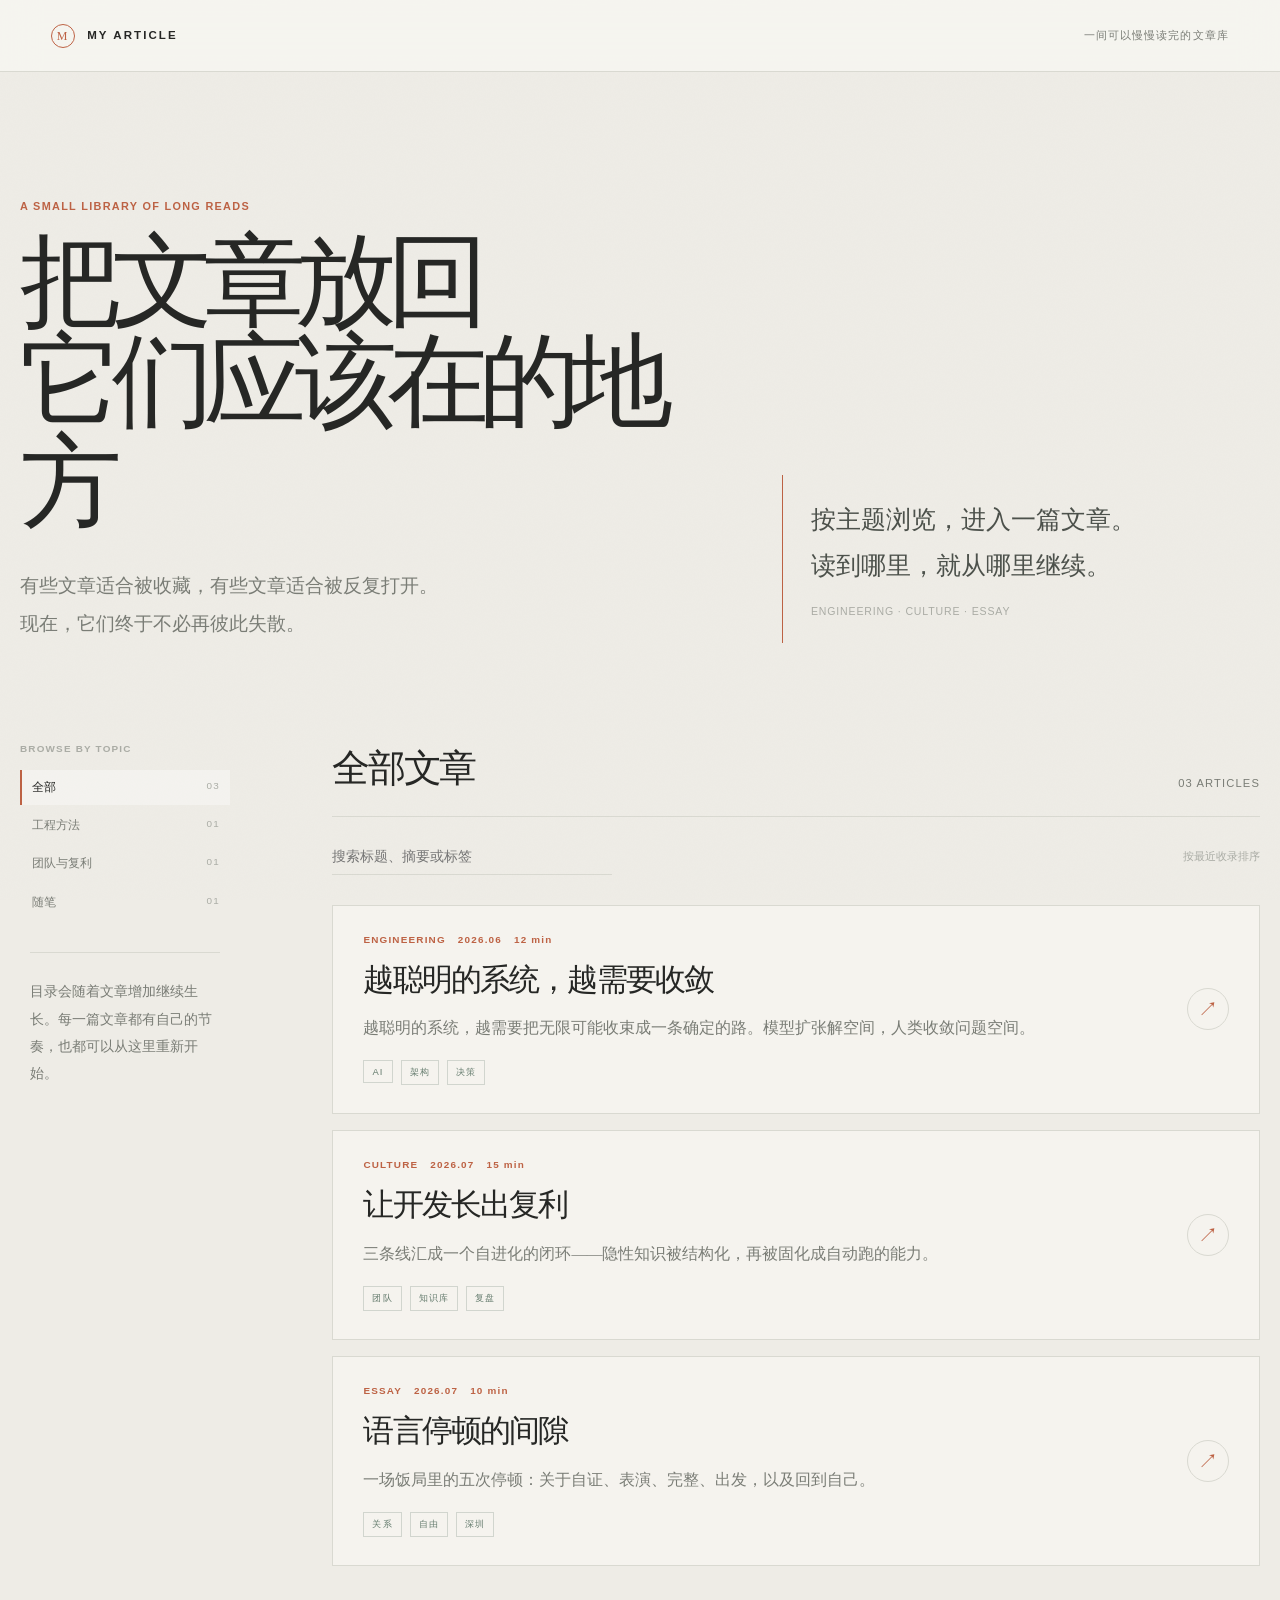
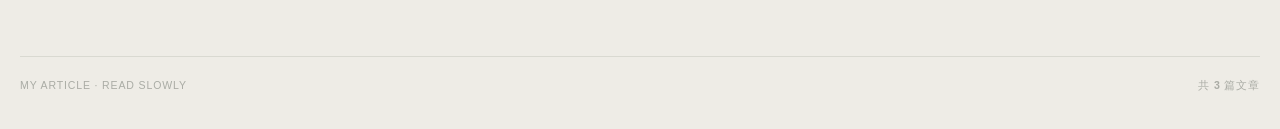
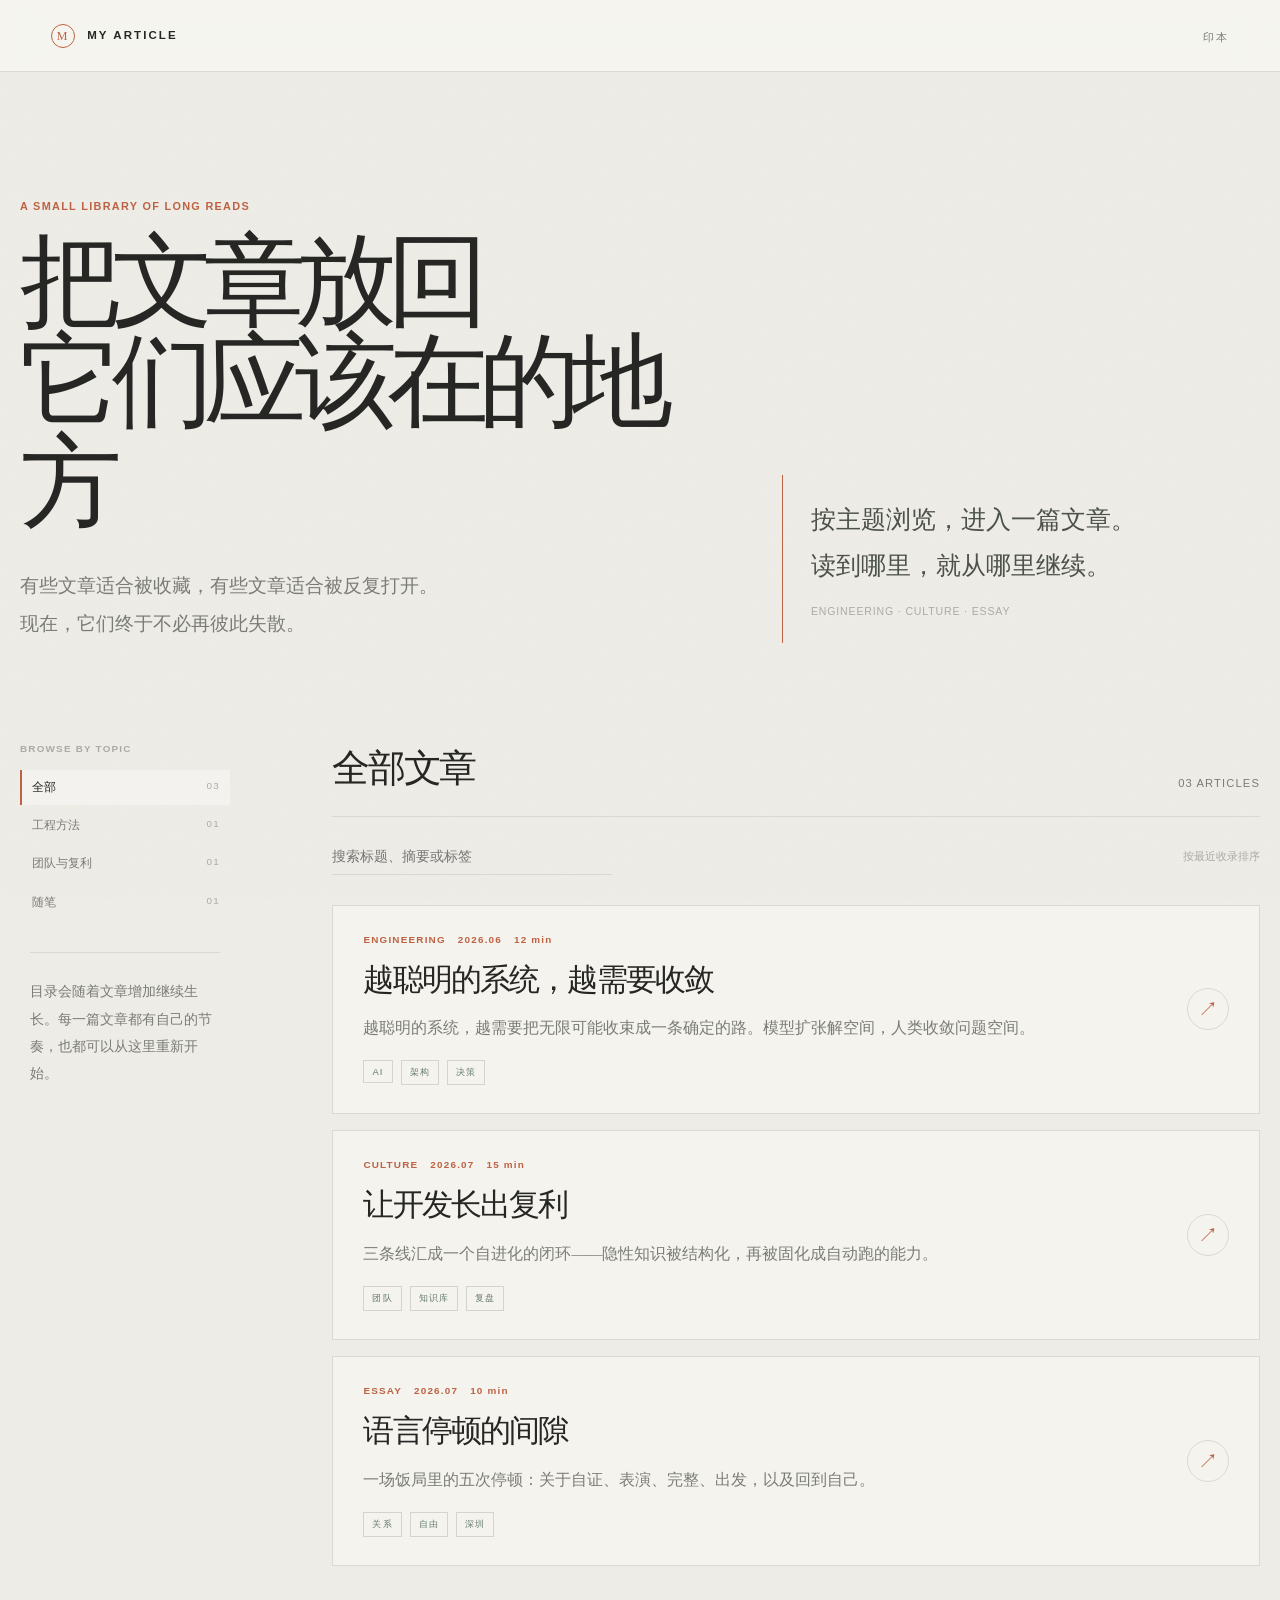
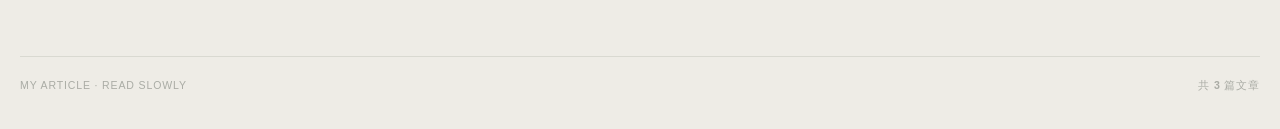
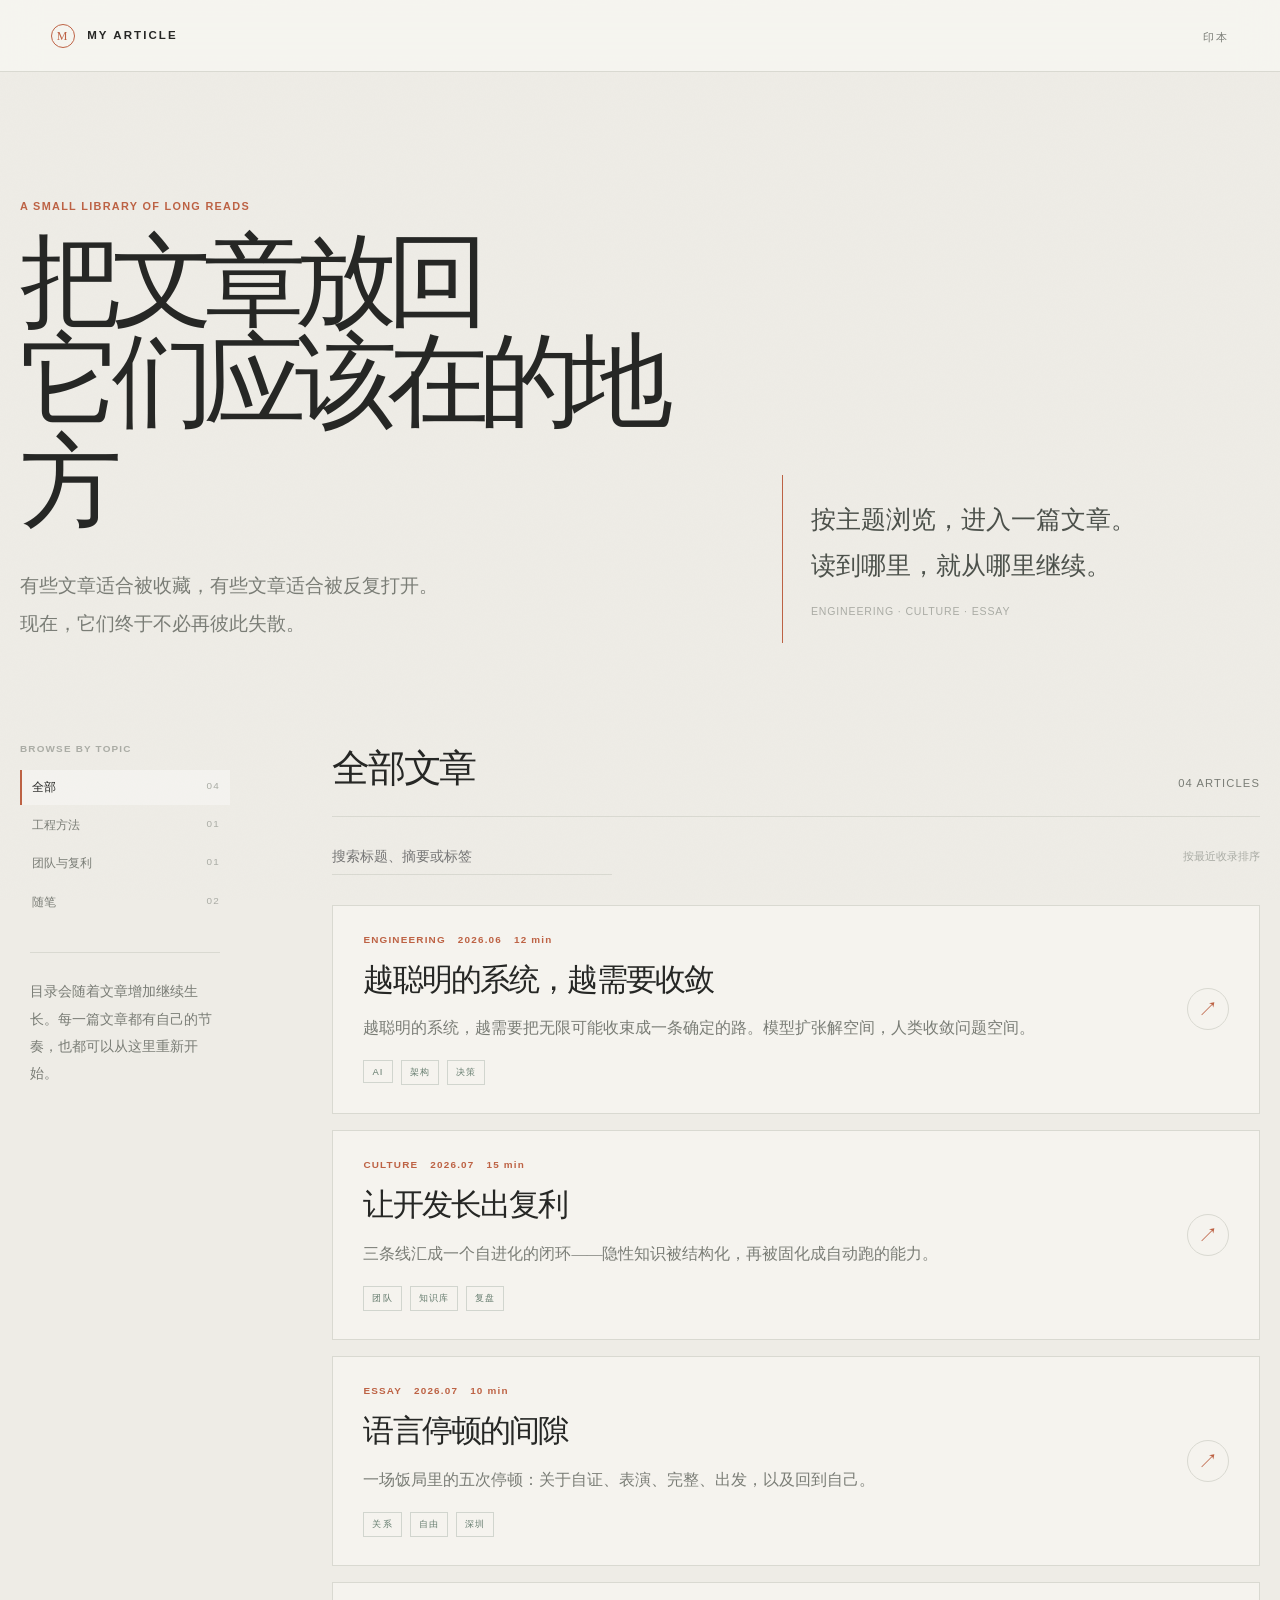
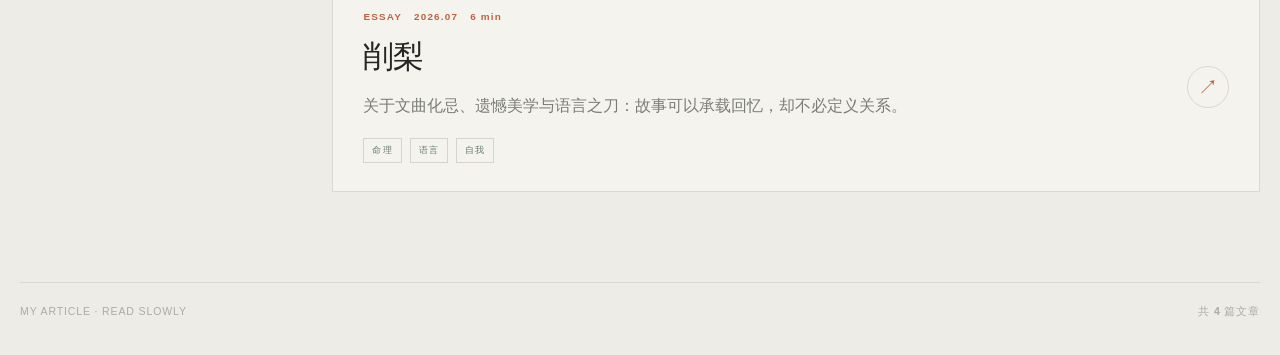
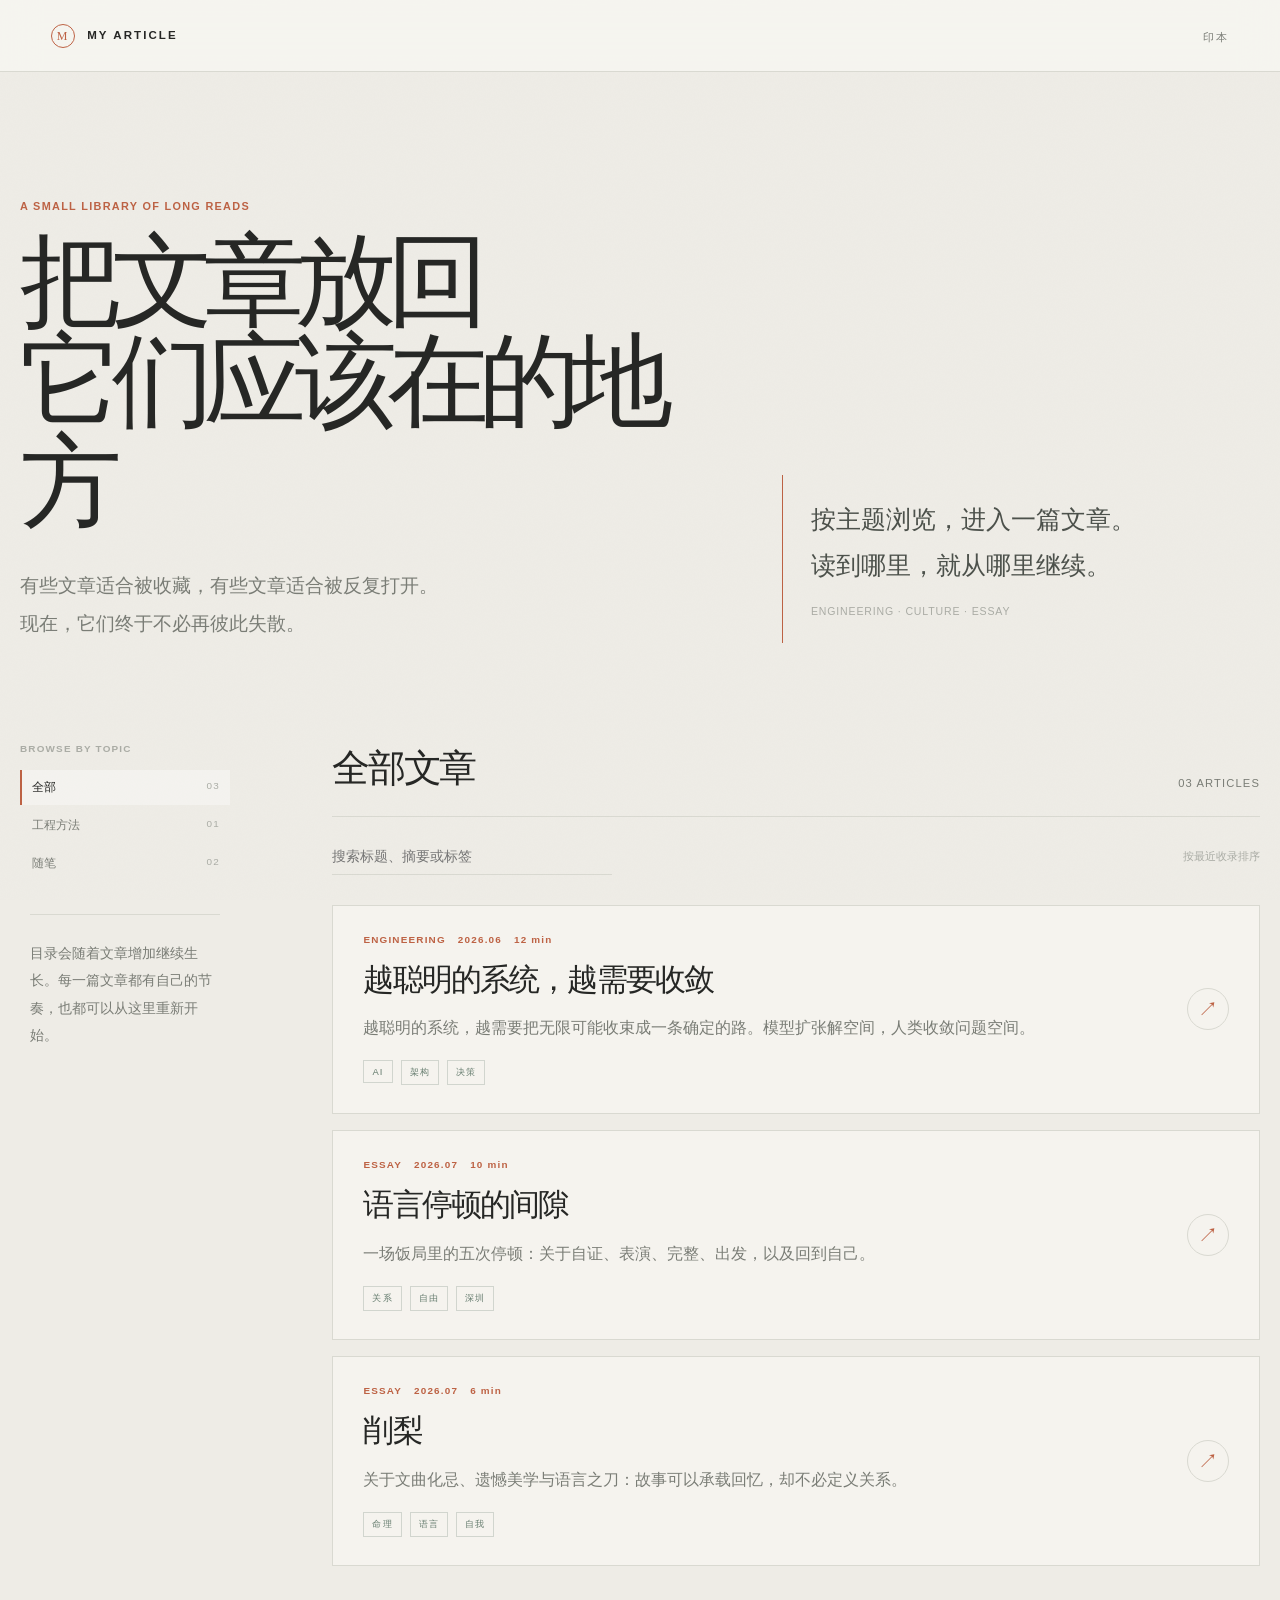
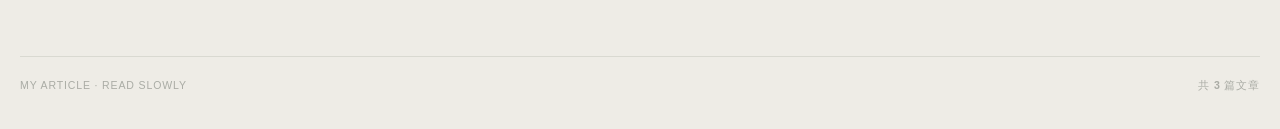
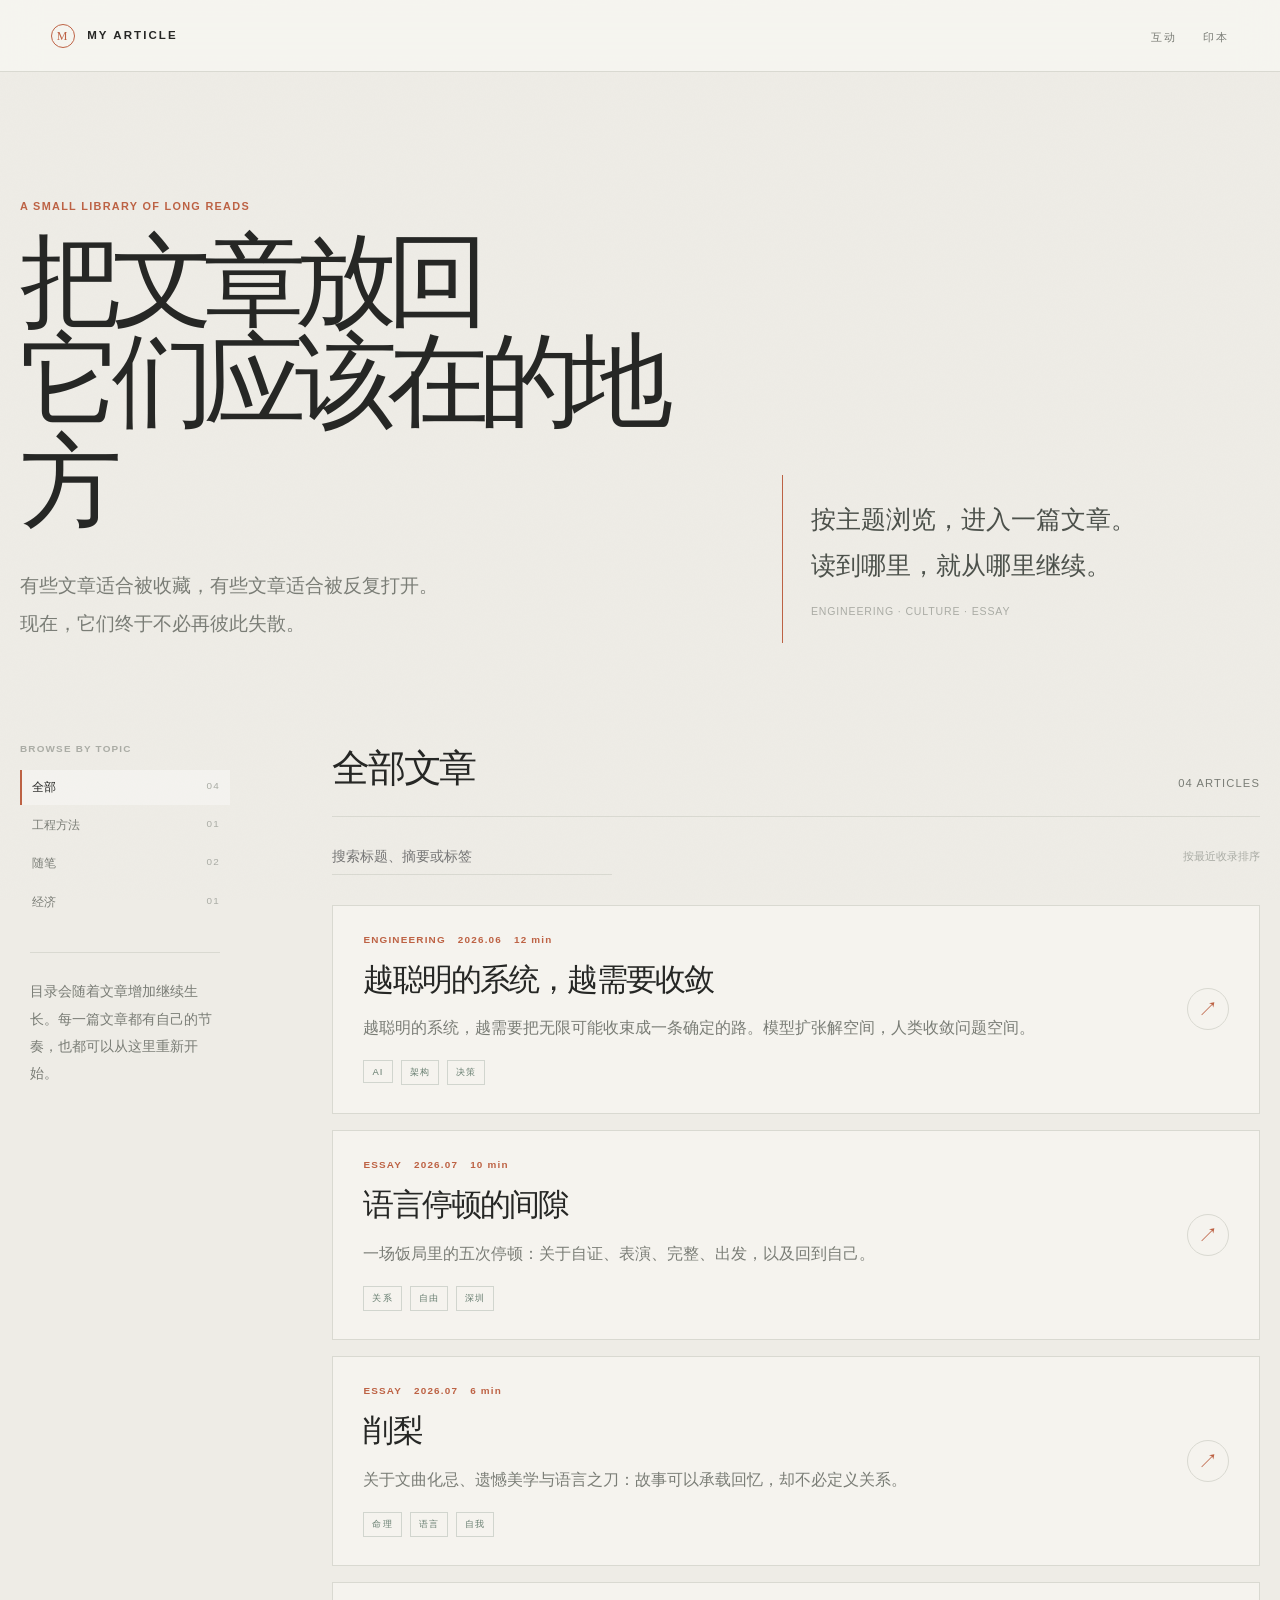
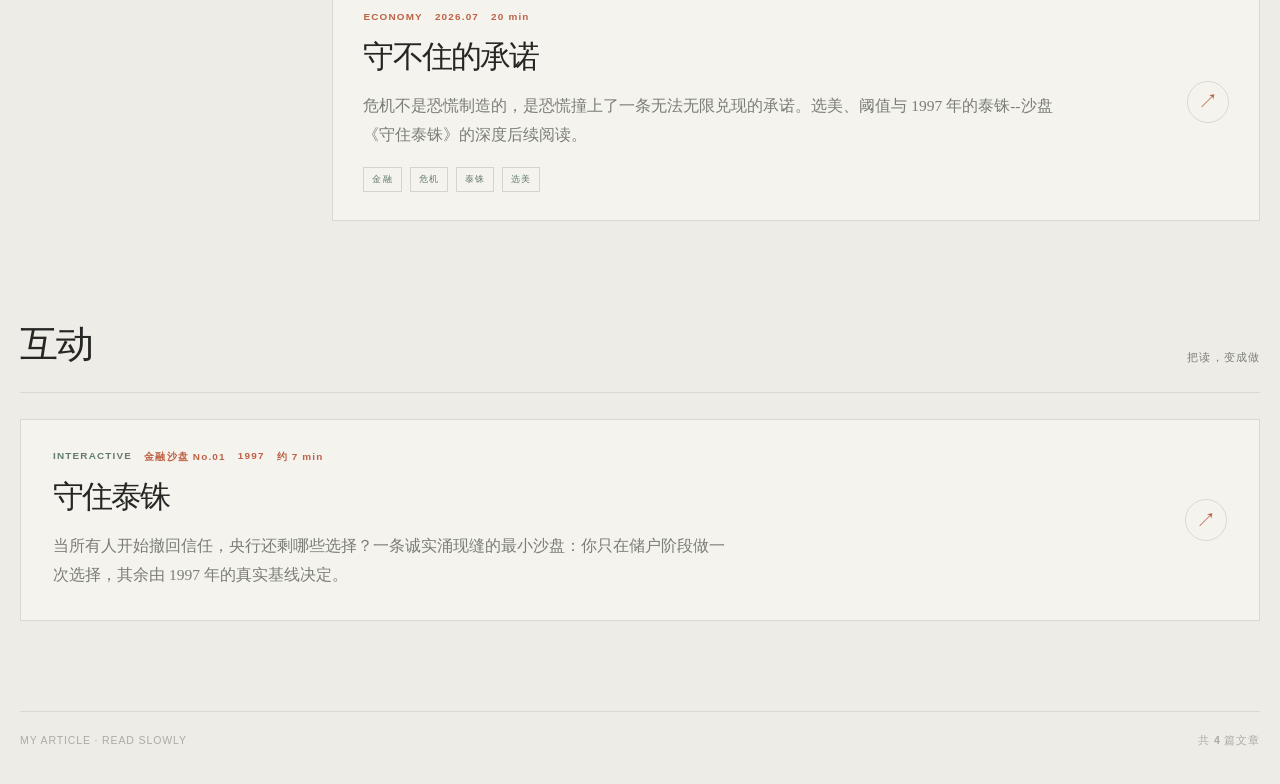
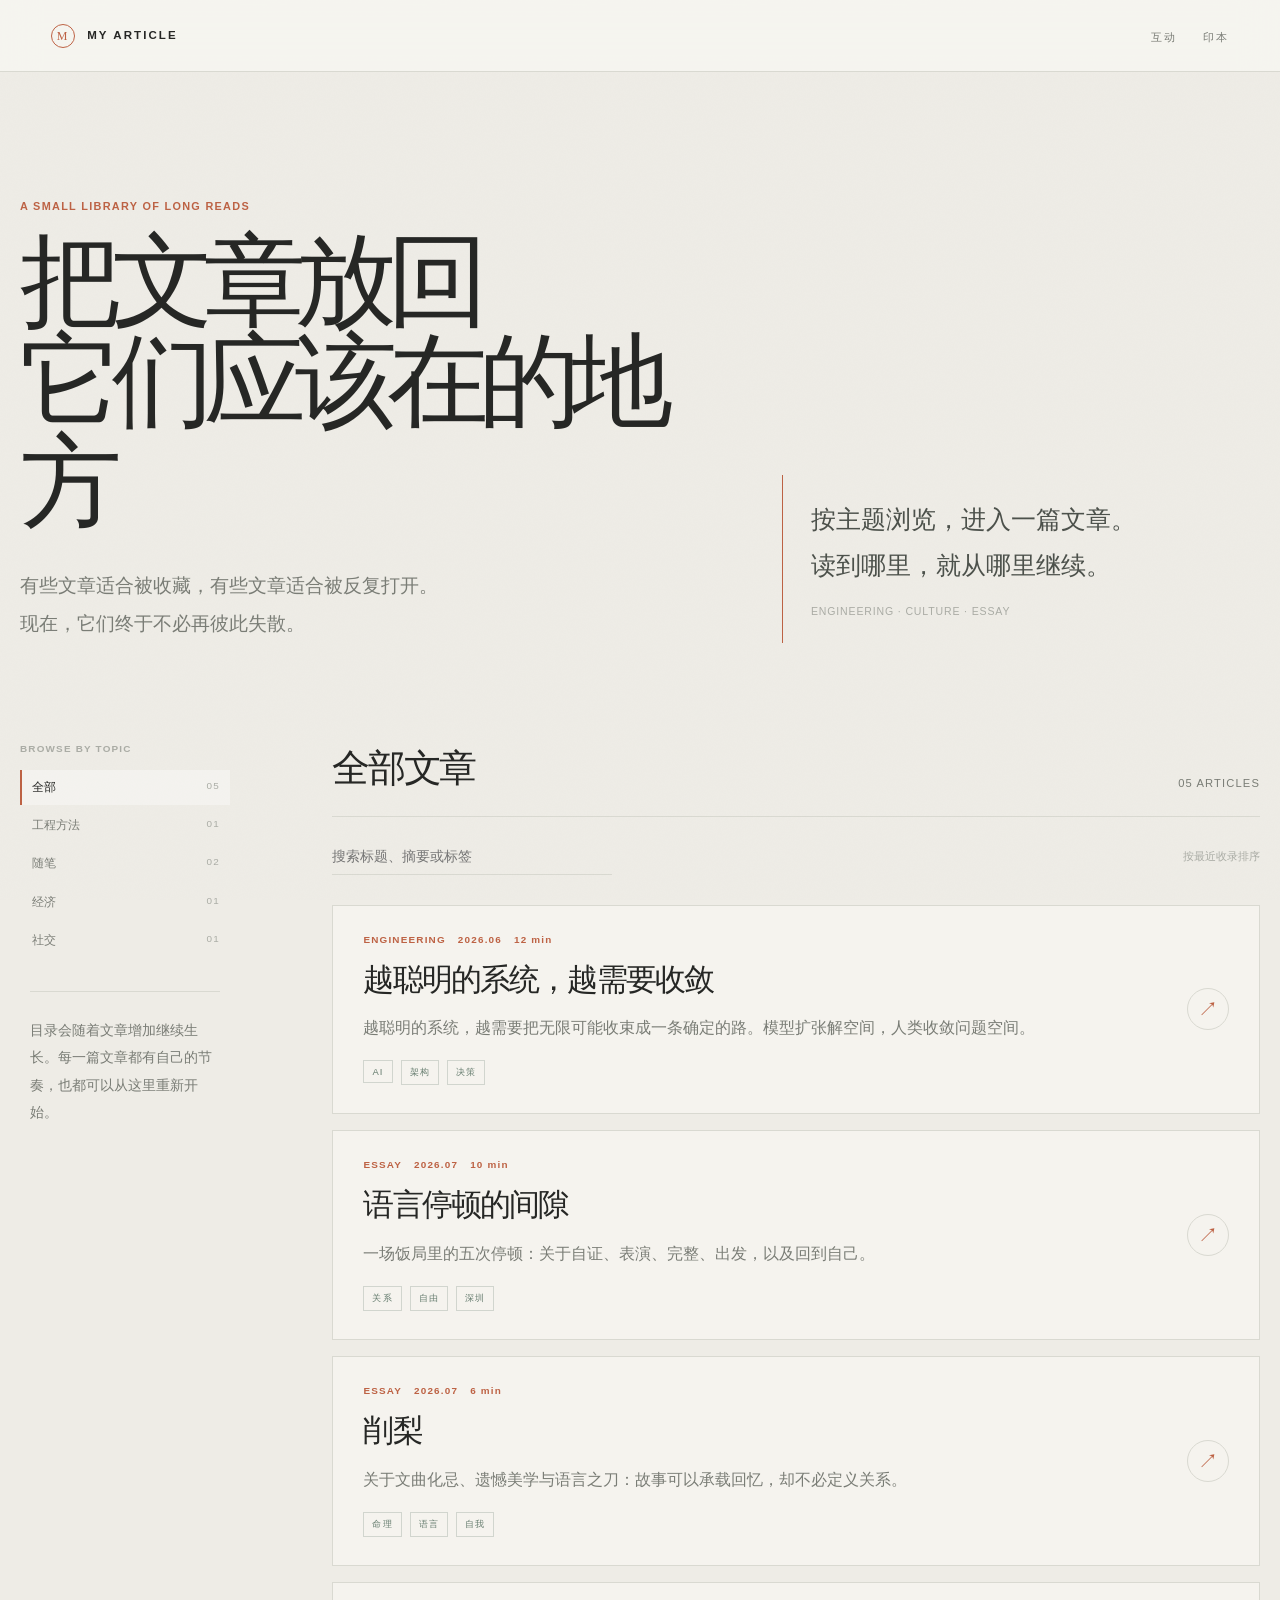
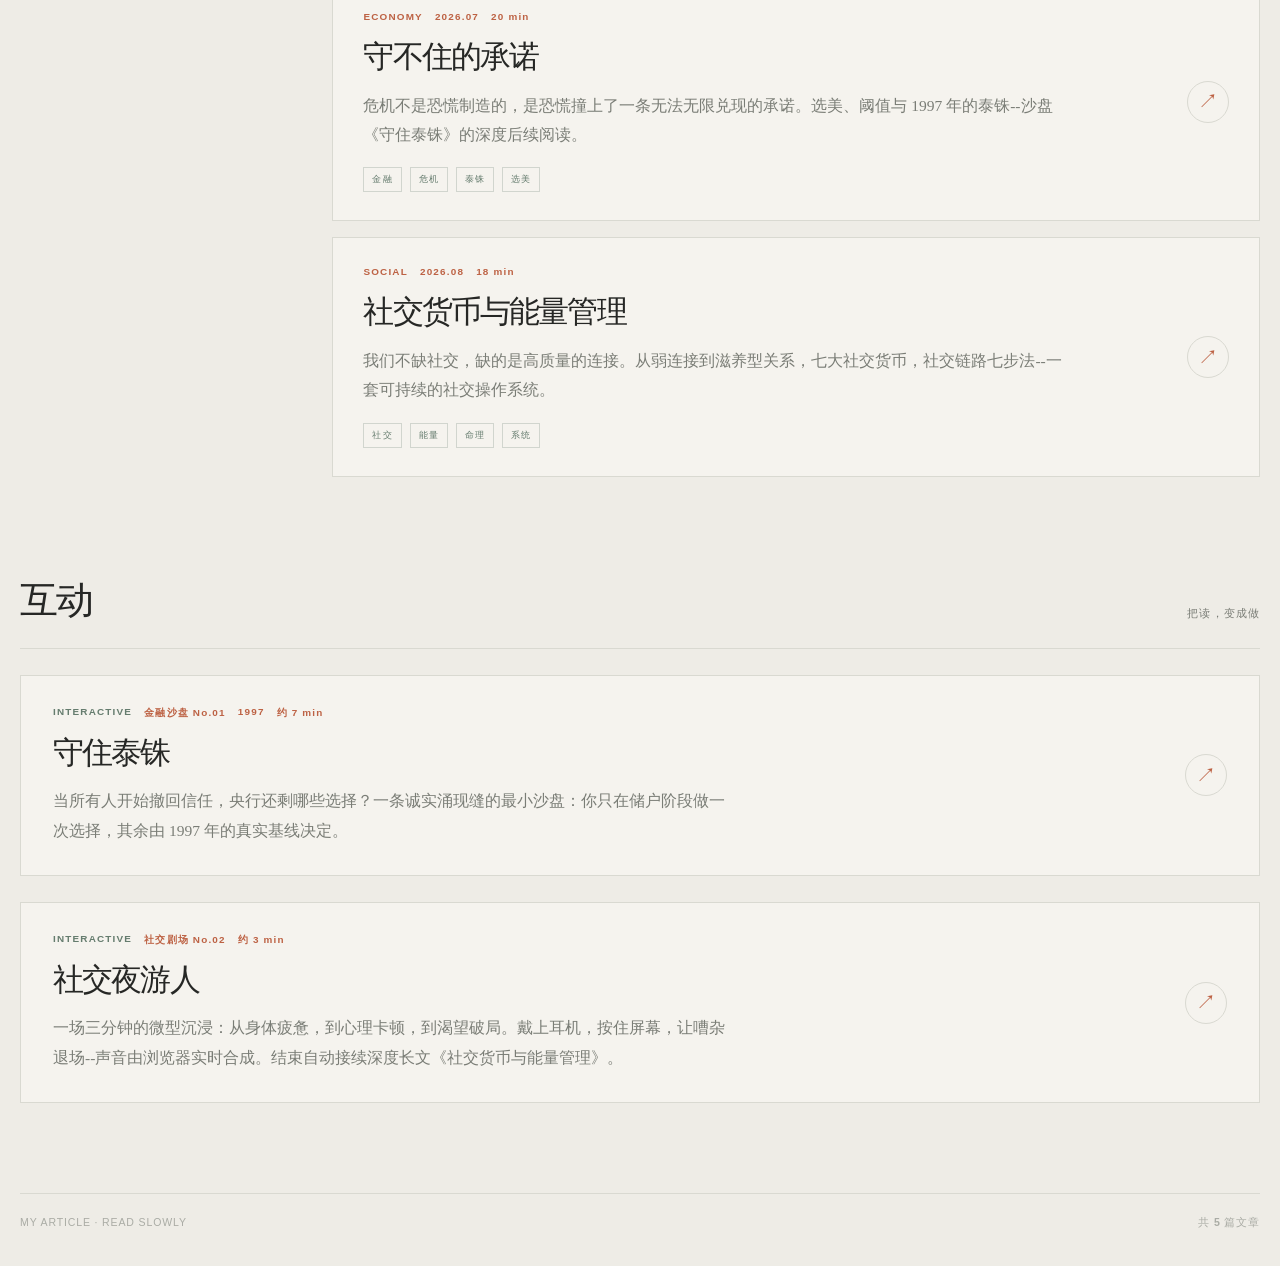
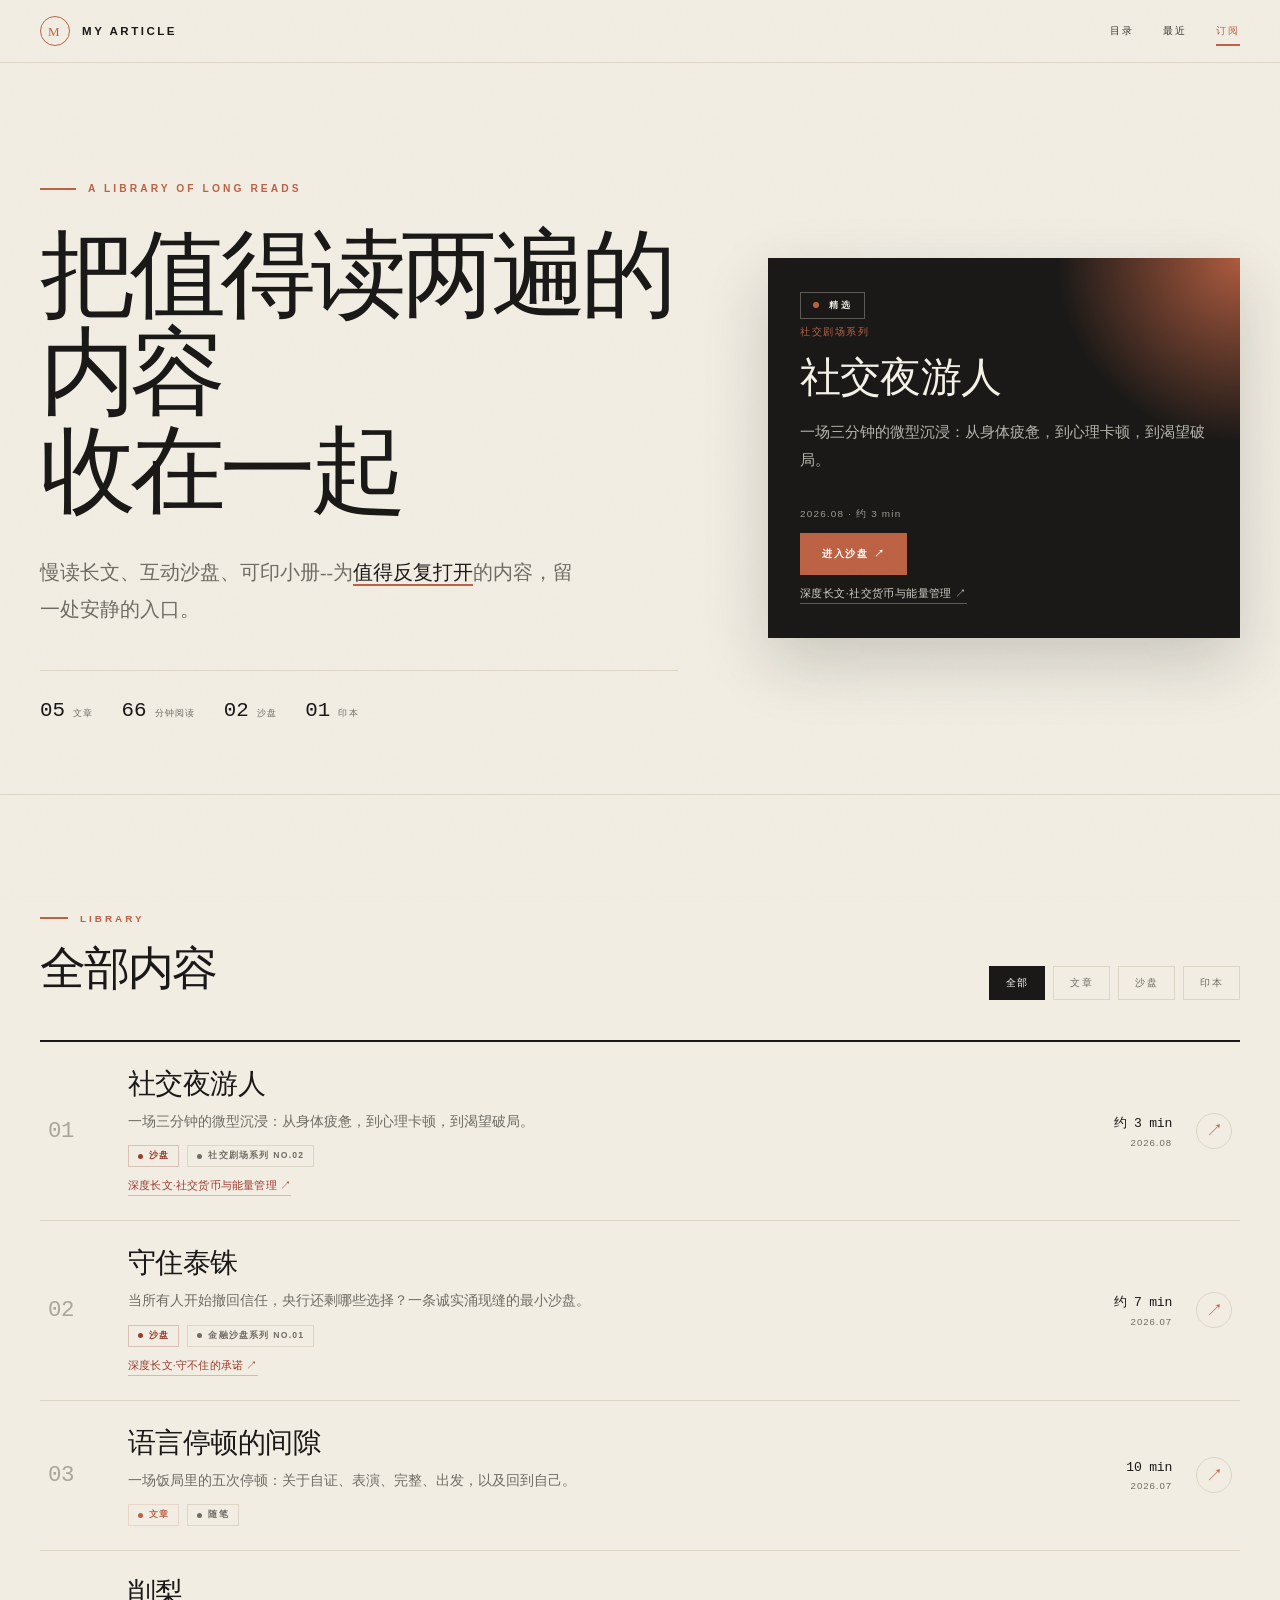
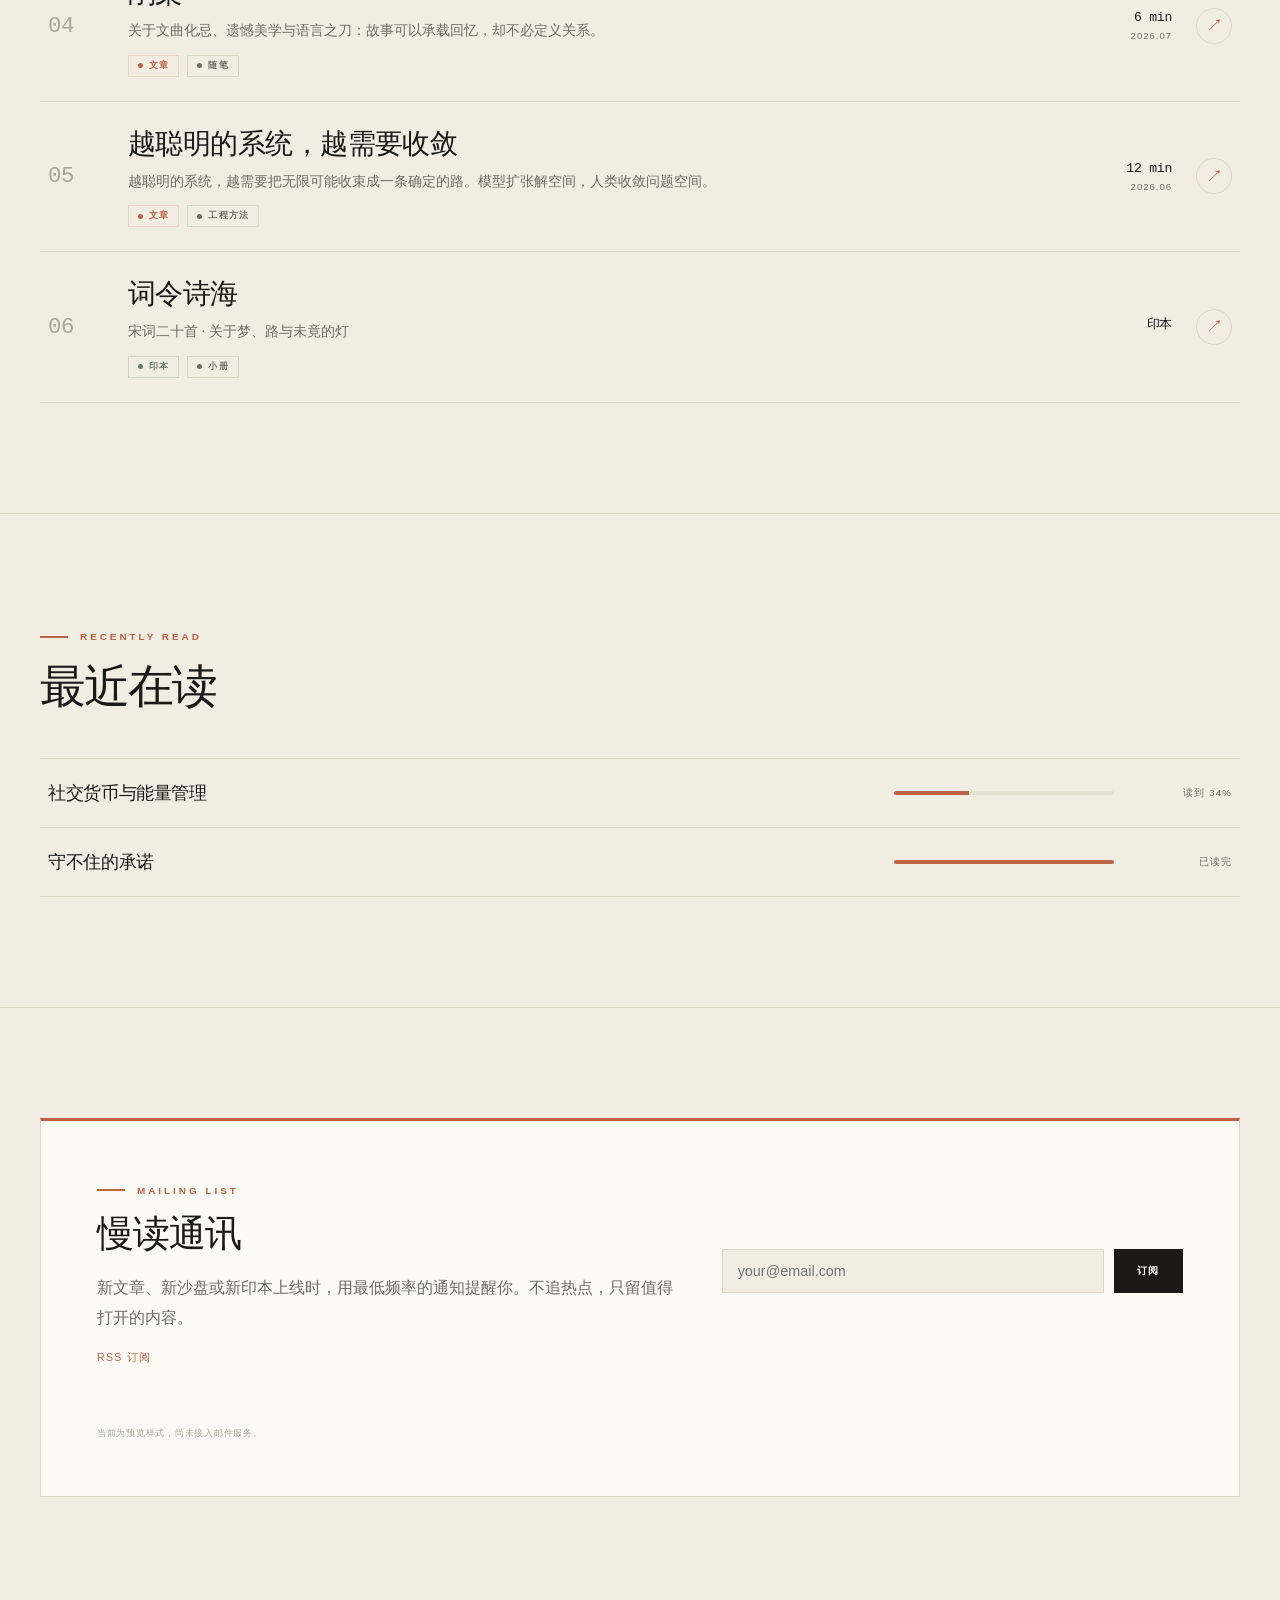
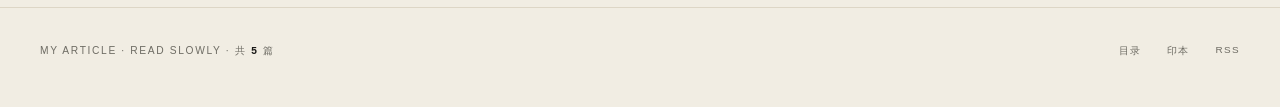
